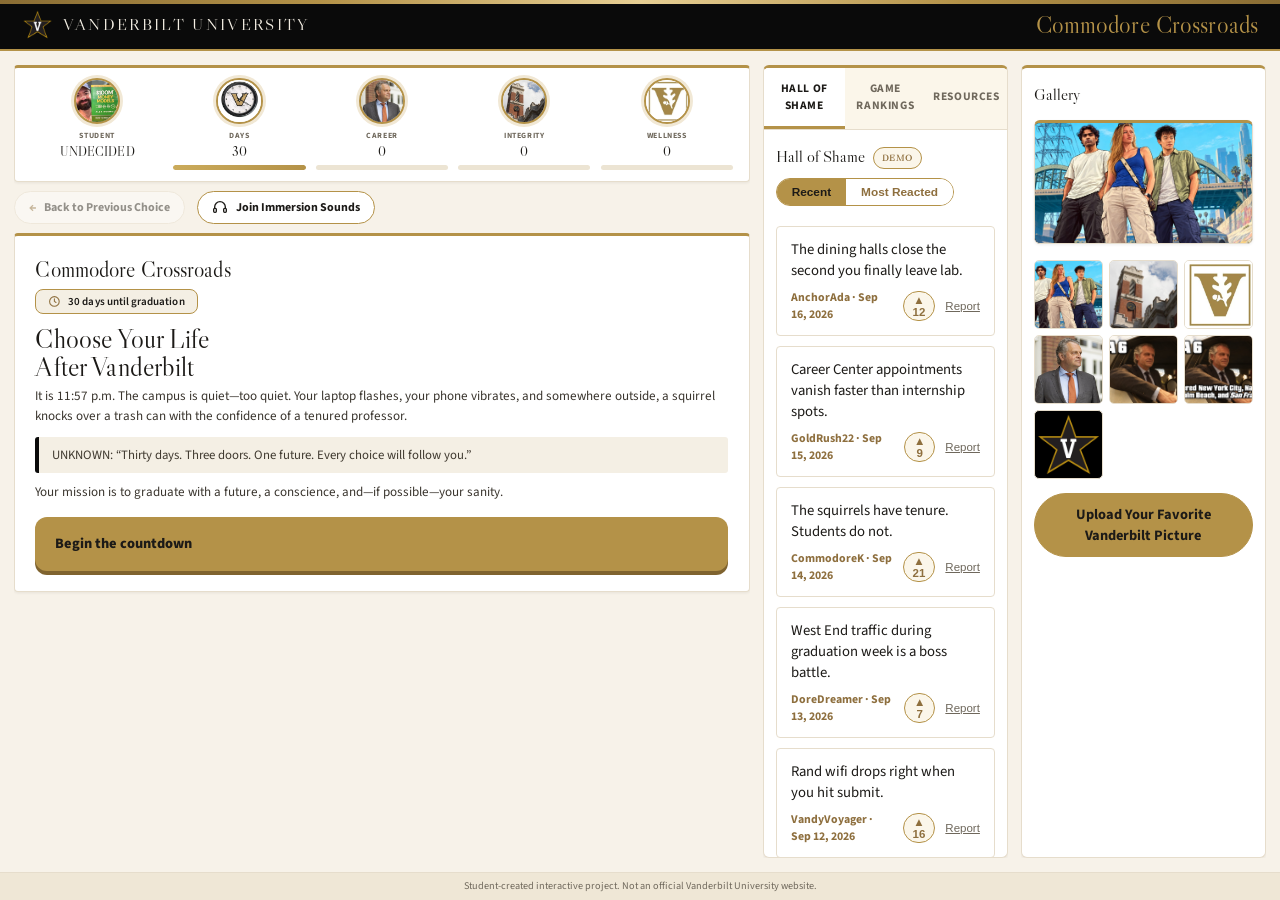
==== index.html @ d5337238 "Restore demo sample posts for Hall of Shame and Game Rankings Co-authored-by: Cursor <cursoragent@cu" ====
<!doctype html>
<html lang="en">
<head>
  <meta charset="utf-8">
  <meta name="viewport" content="width=device-width,initial-scale=1">
  <meta name="theme-color" content="#0a0a0a">
  <meta name="description" content="A choice-driven Vanderbilt career story about ambition, integrity, and wellbeing.">
  <link rel="icon" href="assets/favicon.svg" type="image/svg+xml">
  <link rel="preconnect" href="https://fonts.googleapis.com">
  <link rel="preconnect" href="https://fonts.gstatic.com" crossorigin>
  <link href="https://fonts.googleapis.com/css2?family=Libre+Caslon+Display&family=Libre+Caslon+Text:ital,wght@0,400;0,700;1,400&family=Source+Sans+3:wght@400;500;600;700&display=swap" rel="stylesheet">
  <title>Commodore Crossroads</title>
  <style>
    :root{--vu-black:#0a0a0a;--vu-gold:#b49248;--vu-gold-2:#8e6f3e;--vu-gold-soft:#feeeb6;--cream:#f7f2e9;--card:#ffffff;--ink:#1c1a17;--body:#3a352e;--muted:#6f685c;--border:#e6ddcc;--serif:'Libre Caslon Display','Libre Caslon Text',Georgia,'Times New Roman',serif;--serif-text:'Libre Caslon Text',Georgia,serif;--sans:'Source Sans 3',-apple-system,BlinkMacSystemFont,'Segoe UI',Roboto,Helvetica,Arial,sans-serif;--shadow-sm:0 1px 3px rgba(28,26,23,.07);--shadow-md:0 14px 30px -16px rgba(28,26,23,.4)}
    *{box-sizing:border-box}body{margin:0;min-height:100vh;color:var(--body);background:var(--cream);font-family:var(--sans);-webkit-font-smoothing:antialiased;text-rendering:optimizeLegibility;overflow-x:hidden}
    body:before{content:"";position:fixed;top:0;left:0;right:0;height:4px;z-index:20;background:linear-gradient(90deg,#8a6d34,#b49248,#e7cf94,#b49248,#8a6d34)}
    #app{position:relative;z-index:1;max-width:980px;margin:auto;padding:0 22px 56px}
    .vu-header{background:var(--vu-black);color:#fff;margin:18px 0 24px;padding:24px 28px;border-radius:4px;border-bottom:3px solid var(--vu-gold);box-shadow:var(--shadow-md)}
    .vu-brandbar{display:flex;align-items:center;gap:14px;padding-bottom:13px;border-bottom:1px solid rgba(180,146,72,.55)}
    .vu-logo{height:52px;width:auto;display:block;flex:0 0 auto}
    .vu-wordmark{font-family:var(--serif);font-size:1.5rem;letter-spacing:.16em;text-transform:uppercase;color:#f4efe4;font-weight:400}
    .vu-titles{margin-top:15px}
    .vu-gametitle{font-family:var(--serif);font-size:clamp(1.9rem,4.4vw,3rem);color:#fff;font-weight:400;line-height:1.04;margin:0;letter-spacing:.005em}
    .vu-tagline{font-family:var(--serif-text);font-style:italic;color:var(--vu-gold);font-size:clamp(1rem,2vw,1.2rem);margin:7px 0 0}
    .hud-wrap{position:sticky;top:12px;z-index:5;margin:0 0 26px;padding:22px 22px 20px;background:var(--card);border:1px solid var(--border);border-top:3px solid var(--vu-gold);border-radius:4px;box-shadow:var(--shadow-sm)}
    .hud{display:grid;grid-template-columns:repeat(5,1fr);gap:16px;align-items:start;background:transparent}
    .stat{display:flex;flex-direction:column;align-items:center;text-align:center;font-family:var(--sans);font-size:.6rem;color:var(--muted);text-transform:uppercase;letter-spacing:.13em;font-weight:700}.stat-head{display:flex;flex-direction:column;align-items:center;gap:9px}
    .hud-icon{width:85px;height:85px;flex:0 0 85px;object-fit:cover;object-position:50% 30%;border:3px solid var(--vu-gold);border-radius:50%;background:#fff;display:block;box-shadow:0 0 0 4px #f1e8d5}
    .icon-student{object-position:50% 25%}.icon-career{object-position:50% 22%}.icon-integrity{object-position:47% 34%}.icon-wellness{object-position:50% 45%}
    .stat b{display:block;font-family:var(--serif);color:var(--ink);font-size:1.3rem;font-weight:400;margin-top:8px;letter-spacing:.01em}
    .bar{height:6px;width:100%;background:#ece4d3;margin-top:10px;border-radius:999px;overflow:hidden}.bar i{display:block;height:100%;background:linear-gradient(90deg,#cbab5b,#b49248);border-radius:999px;transition:width .5s cubic-bezier(.4,0,.2,1)}
    main{display:block}.card{background:var(--card);border:1px solid var(--border);border-top:3px solid var(--vu-gold);border-radius:4px;box-shadow:var(--shadow-sm);padding:36px 40px;animation:enter .4s ease}
    @keyframes enter{from{opacity:0;transform:translateY(10px)}to{opacity:1;transform:none}}
    h1,h2,h3{font-family:var(--serif);color:var(--ink);font-weight:400;letter-spacing:.005em;line-height:1.12}h1{font-size:clamp(2.1rem,5.5vw,3.7rem);margin:.14em 0}h2{font-size:clamp(1.5rem,3vw,2.1rem);margin:.5em 0 .3em}h3{font-size:1.3rem;margin:1.2em 0 .35em}
    .eyebrow{font-family:var(--sans);color:var(--vu-gold-2);letter-spacing:.22em;text-transform:uppercase;font-size:.68rem;font-weight:700;display:inline-block;padding-bottom:8px;border-bottom:2px solid var(--vu-gold);margin-bottom:6px}
    .countdown-badge{display:inline-flex;align-items:center;gap:7px;font-family:var(--sans);font-size:.82rem;font-weight:600;line-height:1;letter-spacing:.005em;color:var(--ink);background:#f4efe4;border:1px solid var(--vu-gold);border-radius:8px;padding:6px 12px;margin:0 0 12px}
    .countdown-badge svg{width:15px;height:15px;flex:0 0 auto;color:var(--vu-gold-2)}
    .scene-title{font-family:var(--serif);font-size:clamp(1.7rem,3.8vw,2.6rem);color:var(--ink);margin:.18em 0 .55em}
    p{font-family:var(--sans);max-width:70ch;font-size:1.05rem;line-height:1.72;margin:.7em 0;color:var(--body)}
    .message{border-left:4px solid var(--vu-gold);background:#fbf6ea;padding:15px 20px;margin:20px 0;border-radius:3px;color:#403a30;font-family:var(--sans)}.message.warning,.warning{border-left-color:var(--vu-black);background:#f4efe4}
    .choices{display:grid;gap:12px;margin-top:28px}
    .choice{position:relative;width:100%;text-align:left;color:var(--ink);background:var(--card);border:1px solid var(--border);border-left:4px solid var(--vu-gold);border-radius:3px;padding:16px 18px 16px 46px;font-family:var(--sans);font-size:1rem;font-weight:600;line-height:1.42;cursor:pointer;box-shadow:var(--shadow-sm);transition:background-color .2s ease,color .2s ease,border-color .2s ease,transform .12s ease,box-shadow .2s ease}
    .choice:before{content:"\2192";position:absolute;left:18px;top:16px;color:var(--vu-gold);font-weight:700;transition:transform .2s ease,color .2s ease}
    .choice:hover{background:var(--vu-black);color:#fff;border-color:var(--vu-black);border-left-color:var(--vu-gold);transform:translateY(-1px);box-shadow:var(--shadow-md)}.choice:hover:before{color:var(--vu-gold);transform:translateX(4px)}
    .choice:focus-visible{outline:none;border-color:var(--vu-black);box-shadow:0 0 0 3px var(--vu-gold-soft),0 0 0 4px var(--vu-gold)}
    .choice:active{transform:translateY(0);background:#000;color:#fff}
    .choice small{display:block;color:var(--muted);margin-top:6px;font-weight:400;font-size:.86rem;line-height:1.45}.choice:hover small,.choice:active small{color:#d8cdb4}
    .tag{display:inline-block;padding:6px 14px;border-radius:999px;background:#fff;border:1px solid var(--vu-gold);color:var(--vu-gold-2);font-family:var(--sans);font-size:.68rem;font-weight:700;letter-spacing:.08em;text-transform:uppercase;margin:0 6px 7px 0}
    .danger{color:#7a2417;font-weight:700}.good{color:var(--vu-gold-2);font-weight:700}
    .clock{font-family:var(--serif);font-size:clamp(2.6rem,8vw,5rem);line-height:1;color:var(--ink);text-align:center;margin:22px;font-weight:400;letter-spacing:.02em}
    .clock.clock-done{color:#7a2417}
    .email{background:#fbf6ea;color:var(--body);padding:20px 24px;border:1px solid var(--border);border-left:5px solid var(--vu-gold);border-radius:3px;box-shadow:var(--shadow-sm)}.email b{font-family:var(--serif);color:var(--ink);font-weight:700;letter-spacing:.03em}.email p{font-size:.96rem;color:var(--body);margin:.5em 0}
    .score-grid{display:grid;grid-template-columns:repeat(3,1fr);gap:16px;margin:26px 0}.score-box{text-align:center;padding:24px 12px;background:#fff;border:1px solid var(--border);border-top:3px solid var(--vu-gold);border-radius:4px;box-shadow:var(--shadow-sm);font-family:var(--sans);font-size:.66rem;text-transform:uppercase;letter-spacing:.12em;color:var(--muted);font-weight:700}.score-box b{display:block;font-family:var(--serif);font-size:2.4rem;color:var(--ink);font-weight:400;margin-bottom:5px;letter-spacing:.01em}
    .vu-footer{margin:30px 0 0;padding:20px 6px 0;border-top:1px solid var(--border);color:var(--muted);font-family:var(--sans);font-size:.82rem;line-height:1.5;text-align:center}
    .pulse{animation:pulse 1.2s infinite}@keyframes pulse{50%{opacity:.45}}
    @media(max-width:650px){#app{padding:0 10px 40px}.vu-header{padding:18px 18px;margin:14px 0 18px}.vu-brandbar{gap:11px}.vu-logo{height:42px}.vu-wordmark{font-size:1.12rem;letter-spacing:.12em}.hud-wrap{padding:16px 8px 14px;top:8px}.hud{gap:6px}.hud-icon{width:60px;height:60px;flex-basis:60px;border-width:2px;box-shadow:0 0 0 3px #f1e8d5}.stat{font-size:.5rem;letter-spacing:.06em}.stat-head{gap:6px}.stat b{font-size:.95rem}.bar{height:5px}.card{padding:24px 18px}.choice{padding:14px 15px 14px 40px;font-size:.95rem}.choice:before{left:15px;top:14px}.score-grid{grid-template-columns:1fr;gap:10px}}
    /* ===== Community features: layout, sidebar, forms, resources ===== */
    #app{max-width:1240px}
    .shell{display:grid;grid-template-columns:minmax(0,1fr) 350px;gap:28px;align-items:start}
    .game-col{min-width:0}
    .gamebar{display:flex;flex-wrap:wrap;align-items:center;gap:12px;margin:0 0 16px}
    .back-btn{display:inline-flex;align-items:center;gap:8px;font-family:var(--sans);font-weight:700;font-size:.9rem;color:var(--ink);background:#fff;border:1px solid var(--vu-gold);border-radius:999px;padding:9px 16px;cursor:pointer;transition:background-color .18s,color .18s,box-shadow .18s}
    .back-btn:before{content:"\2190";font-weight:800;color:var(--vu-gold-2)}
    .back-btn:hover:not(:disabled){background:var(--vu-black);color:#fff}.back-btn:hover:not(:disabled):before{color:var(--vu-gold)}
    .back-btn:focus-visible{outline:none;box-shadow:0 0 0 3px var(--vu-gold-soft),0 0 0 4px var(--vu-gold)}
    .back-btn:disabled{opacity:.45;cursor:not-allowed;border-color:var(--border)}
    .sound-btn{display:inline-flex;align-items:center;gap:8px;font-family:var(--sans);font-weight:700;font-size:.9rem;color:var(--ink);background:#fff;border:1px solid var(--vu-gold);border-radius:999px;padding:9px 16px;cursor:pointer;transition:background-color .18s,color .18s,box-shadow .18s}
    .sound-btn svg{width:16px;height:16px;flex:0 0 auto}
    .sound-btn:hover{background:var(--vu-black);color:#fff}
    .sound-btn.on{background:var(--vu-gold);color:#1c1a17;border-color:var(--vu-gold)}
    .sound-btn.on .eq{display:inline-flex}
    .sound-btn:focus-visible{outline:none;box-shadow:0 0 0 3px var(--vu-gold-soft),0 0 0 4px var(--vu-gold)}
    .eq{display:none;align-items:flex-end;gap:2px;height:13px;margin-left:1px}
    .eq i{width:3px;background:currentColor;border-radius:2px;animation:eqbar 1s ease-in-out infinite}
    .eq i:nth-child(1){height:5px;animation-delay:-.2s}.eq i:nth-child(2){height:11px;animation-delay:-.5s}.eq i:nth-child(3){height:7px;animation-delay:-.05s}
    @keyframes eqbar{0%,100%{transform:scaleY(.45)}50%{transform:scaleY(1)}}
    .fb-toggle{margin:0}
    .fb-toggle>summary{list-style:none;cursor:pointer;font-family:var(--sans);font-weight:700;font-size:.88rem;color:var(--vu-gold-2);display:inline-flex;align-items:center;gap:7px;padding:9px 15px;border:1px dashed var(--vu-gold);border-radius:999px;background:#fbf6ea}
    .fb-toggle>summary::-webkit-details-marker{display:none}.fb-toggle>summary::marker{content:""}
    .fb-toggle[open]>summary{background:#f4efe4}
    .fb-panel{margin-top:12px;background:#fff;border:1px solid var(--border);border-top:3px solid var(--vu-gold);border-radius:4px;padding:18px 20px;box-shadow:var(--shadow-sm)}
    .fb-panel .prompt{font-family:var(--serif);font-size:1.2rem;color:var(--ink);margin:0 0 4px}
    .note{font-size:.82rem;color:var(--muted);margin:4px 0 12px;line-height:1.5}
    [hidden]{display:none!important}
    .field{display:block;margin:12px 0}
    .field>label{display:block;font-size:.72rem;text-transform:uppercase;letter-spacing:.1em;font-weight:700;color:var(--muted);margin-bottom:5px}
    textarea,input[type=text],input[type=password]{width:100%;font-family:var(--sans);font-size:.95rem;color:var(--ink);background:#fdfbf6;border:1px solid var(--border);border-radius:4px;padding:10px 12px;resize:vertical}
    textarea:focus,input[type=text]:focus,input[type=password]:focus{outline:none;border-color:var(--vu-gold);box-shadow:0 0 0 3px var(--vu-gold-soft)}
    .radio-row{display:flex;gap:18px;flex-wrap:wrap;margin:6px 0}
    .radio-row label{display:inline-flex;align-items:center;gap:7px;font-size:.9rem;color:var(--ink);font-weight:600}
    .counter{float:right;font-size:.72rem;color:var(--muted);letter-spacing:0;text-transform:none}
    .vu-btn{display:inline-flex;align-items:center;gap:8px;font-family:var(--sans);font-weight:700;font-size:.9rem;color:#fff;background:var(--vu-black);border:1px solid var(--vu-black);border-radius:999px;padding:10px 20px;cursor:pointer;transition:background-color .18s,transform .12s,box-shadow .18s;text-decoration:none}
    .vu-btn:hover:not(:disabled){background:#000;box-shadow:var(--shadow-md);transform:translateY(-1px)}
    .vu-btn:focus-visible{outline:none;box-shadow:0 0 0 3px var(--vu-gold-soft),0 0 0 4px var(--vu-gold)}
    .vu-btn:disabled{opacity:.5;cursor:not-allowed}
    .vu-btn.gold{background:var(--vu-gold);border-color:var(--vu-gold);color:#1c1a17}.vu-btn.gold:hover:not(:disabled){background:var(--vu-gold-2);color:#fff}
    .vu-btn.ghost{background:#fff;color:var(--ink);border-color:var(--vu-gold)}.vu-btn.ghost:hover:not(:disabled){background:var(--vu-black);color:#fff}
    .form-msg{margin-top:12px;font-size:.86rem;padding:10px 12px;border-radius:4px;border-left:3px solid var(--vu-gold);background:#fbf6ea;color:#403a30;line-height:1.5}
    .form-msg.err{border-left-color:#7a2417;background:#f6ece9;color:#7a2417}
    .form-msg.ok{border-left-color:var(--vu-gold-2)}
    .form-msg code{background:#f4efe4;padding:1px 6px;border-radius:3px;font-size:.86em;word-break:break-all}
    .aside{position:sticky;top:12px}
    .aside-inner{background:var(--card);border:1px solid var(--border);border-top:3px solid var(--vu-gold);border-radius:4px;box-shadow:var(--shadow-sm);overflow:hidden}
    .aside-toggle{width:100%;display:flex;align-items:center;justify-content:space-between;background:var(--vu-black);color:#fff;font-family:var(--serif);font-size:1.2rem;padding:12px 16px;border:0;cursor:pointer}
    .aside-toggle .chev{transition:transform .2s}.aside.open .aside-toggle .chev{transform:rotate(180deg)}
    .tabs{display:flex;border-bottom:1px solid var(--border);background:#fbf6ea}
    .tab{flex:1;padding:12px 6px;border:0;background:transparent;font-family:var(--sans);font-weight:700;font-size:.72rem;text-transform:uppercase;letter-spacing:.05em;color:var(--muted);cursor:pointer;border-bottom:3px solid transparent}
    .tab[aria-selected=true]{color:var(--ink);border-bottom-color:var(--vu-gold);background:#fff}
    .tab:focus-visible{outline:none;box-shadow:inset 0 0 0 2px var(--vu-gold)}
    .tabpanel{display:none;padding:16px;max-height:74vh;overflow:auto}
    .tabpanel.active{display:block}
    .panel-title{font-family:var(--serif);font-size:1.25rem;color:var(--ink);margin:0 0 4px}
    .demo-badge{display:inline-block;font-size:.6rem;font-weight:700;letter-spacing:.08em;text-transform:uppercase;color:var(--vu-gold-2);background:#fbf6ea;border:1px solid var(--vu-gold);border-radius:999px;padding:2px 8px;margin-left:8px;vertical-align:middle}
    .item{border:1px solid var(--border);border-radius:4px;padding:12px 14px;margin:10px 0;background:#fff;font-size:.92rem;color:var(--ink)}
    .item.err{border-left:3px solid #7a2417;color:#7a2417}
    .item .meta{font-size:.74rem;color:var(--muted);margin-top:8px;display:flex;justify-content:space-between;gap:8px;align-items:center}
    .item .who{font-weight:700;color:var(--vu-gold-2)}
    .report-btn{font-size:.72rem;color:var(--muted);background:none;border:0;cursor:pointer;text-decoration:underline;padding:2px 0}
    .report-btn:hover{color:#7a2417}.report-btn:focus-visible{outline:2px solid var(--vu-gold);outline-offset:2px}
    .lb-row{display:flex;align-items:center;gap:10px;border-bottom:1px solid var(--border);padding:10px 2px}
    .lb-rank{font-family:var(--serif);font-size:1.15rem;color:var(--vu-gold-2);width:30px;text-align:center;flex:0 0 30px}
    .lb-main{flex:1;min-width:0}.lb-name{font-weight:700;color:var(--ink);word-break:break-word}.lb-sub{font-size:.76rem;color:var(--muted);word-break:break-word}
    .lb-score{font-family:var(--serif);font-size:1.25rem;color:var(--ink)}
    .seg{display:inline-flex;border:1px solid var(--vu-gold);border-radius:999px;overflow:hidden;margin:4px 0 10px}
    .seg button{border:0;background:#fff;color:var(--vu-gold-2);font-weight:700;font-size:.74rem;padding:6px 15px;cursor:pointer}
    .seg button[aria-pressed=true]{background:var(--vu-gold);color:#1c1a17}
    .seg button:focus-visible{outline:2px solid var(--vu-black);outline-offset:-2px}
    .gallery{position:relative;width:100%;aspect-ratio:16/9;overflow:hidden;border:1px solid var(--border);border-top:3px solid var(--vu-gold);border-radius:6px;margin:12px 0;background:#0a0a0a;box-shadow:var(--shadow-sm)}
    .gallery .gal-img{width:100%;height:100%;object-fit:cover;display:block;transition:opacity .26s ease}
    .res{display:flex;flex-direction:column;border:1px solid var(--border);border-radius:6px;overflow:hidden;margin:12px 0;background:#fff}
    .res .thumb{position:relative;aspect-ratio:16/9;background:#000;cursor:pointer;border:0;padding:0;width:100%;display:block}
    .res .thumb img{width:100%;height:100%;object-fit:cover;display:block;opacity:.94}
    .res .thumb:hover img{opacity:1}
    .res .thumb .play{position:absolute;inset:0;display:flex;align-items:center;justify-content:center}
    .res .thumb .play:after{content:"";width:0;height:0;border-left:24px solid #fff;border-top:15px solid transparent;border-bottom:15px solid transparent;filter:drop-shadow(0 2px 6px rgba(0,0,0,.6));margin-left:6px}
    .res .thumb:focus-visible{outline:3px solid var(--vu-gold);outline-offset:-3px}
    .res .thumb .badge{position:absolute;top:8px;left:8px;background:rgba(10,10,10,.82);color:#fff;font-size:.62rem;font-weight:700;letter-spacing:.06em;text-transform:uppercase;padding:3px 8px;border-radius:999px}
    .res .rbody{padding:12px 14px}
    .res h4{font-family:var(--serif);font-size:1.05rem;color:var(--ink);margin:0 0 3px;line-height:1.22;font-weight:700}
    .res .creator{font-size:.78rem;color:var(--vu-gold-2);font-weight:700;margin:0 0 6px}
    .res .rdesc{font-size:.82rem;color:var(--body);margin:0 0 10px;line-height:1.45}
    .res iframe{width:100%;aspect-ratio:16/9;border:0;display:block}
    .res-actions{display:flex;gap:8px;flex-wrap:wrap}.res-actions .vu-btn{font-size:.78rem;padding:8px 15px}
    .lb-optin{margin-top:28px;border:1px solid var(--border);border-top:3px solid var(--vu-gold);border-radius:4px;padding:24px 26px;background:#fbf6ea}
    .lb-optin h3{margin:0 0 4px}
    .consent{display:flex;gap:10px;align-items:flex-start;margin:14px 0;font-size:.9rem;color:var(--ink);line-height:1.45}
    .consent input{margin-top:3px;flex:0 0 auto}
    .privacy{margin-top:14px;text-align:left}.privacy>summary{cursor:pointer;color:var(--vu-gold-2);font-weight:700;display:inline-block}
    .privacy p{max-width:none;font-size:.85rem;margin-top:8px}
    .mod-overlay{position:fixed;inset:0;z-index:50;background:rgba(10,10,10,.62);display:flex;align-items:flex-start;justify-content:center;padding:40px 16px;overflow:auto}
    .mod-card{background:#fff;border-top:3px solid var(--vu-gold);border-radius:6px;max-width:660px;width:100%;padding:26px 28px;position:relative;box-shadow:var(--shadow-md)}
    .mod-card h3{margin:0 0 10px}.mod-card h4{margin:18px 0 6px;font-size:1.05rem}
    .mod-close{position:absolute;top:8px;right:14px;border:0;background:none;font-size:1.8rem;line-height:1;cursor:pointer;color:var(--muted)}
    @media(min-width:981px){.aside-toggle{display:none}.aside-body{display:block!important}}
    @media(max-width:980px){.shell{grid-template-columns:1fr;gap:20px}.aside{position:static}.aside-body{display:none}.aside.open .aside-body{display:block}.tabpanel{max-height:none}}
    /* ===== Kahoot-style compact single-viewport layout ===== */
    html,body{height:100%}body{overflow:hidden}
    #app{max-width:none;height:100dvh;display:flex;flex-direction:column;padding:0;overflow:hidden}
    .vu-header{background:var(--vu-black);color:#fff;margin:0;padding:clamp(6px,1vh,10px) clamp(12px,2vw,22px);border-radius:0;border-bottom:2px solid var(--vu-gold);box-shadow:none;display:flex;align-items:center;justify-content:space-between;gap:10px 18px;flex-wrap:wrap;flex:0 0 auto}
    .vu-header .vu-brandbar{border:0;padding:0;gap:10px;align-items:center}
    .vu-logo{height:clamp(24px,3.4vh,34px)}
    .vu-wordmark{font-size:clamp(.82rem,1.3vw,1.12rem);letter-spacing:.14em}
    .vu-header .vu-gametitle{font-family:var(--serif);color:var(--vu-gold);font-size:clamp(1rem,1.9vw,1.55rem);margin:0;font-weight:400;line-height:1}
    .sec-tabs{display:none;flex:0 0 auto;background:#efe7d6;border-bottom:1px solid var(--border)}
    .sec-tab{flex:1;border:0;background:transparent;font-family:var(--sans);font-weight:800;font-size:.72rem;text-transform:uppercase;letter-spacing:.06em;color:var(--muted);padding:10px 6px;cursor:pointer;border-bottom:3px solid transparent}
    .sec-tab[aria-selected=true]{color:var(--ink);border-bottom-color:var(--vu-gold);background:#fff}
    .app-grid{flex:1 1 auto;min-height:0;display:grid;grid-template-columns:3fr 1fr 1fr;gap:clamp(8px,1vw,14px);padding:clamp(8px,1.2vw,14px);overflow:hidden}
    .col{min-width:0;min-height:0;height:100%;display:flex;flex-direction:column;overflow:hidden}
    .main-game{gap:clamp(6px,1vh,10px)}
    .main-game .hud-wrap{position:static;margin:0;padding:clamp(8px,1.2vh,14px) clamp(10px,1.4vw,16px);flex:0 0 auto}
    .main-game .hud{gap:clamp(4px,.8vw,12px)}
    .main-game .hud-icon{width:clamp(38px,3.6vw,54px);height:clamp(38px,3.6vw,54px);flex-basis:clamp(38px,3.6vw,54px);border-width:2px;box-shadow:0 0 0 3px #f1e8d5}
    .main-game .stat{font-size:clamp(.45rem,.62vw,.6rem);letter-spacing:.08em}
    .main-game .stat-head{gap:clamp(3px,.6vh,7px)}
    .main-game .stat b{font-size:clamp(.8rem,1vw,1.15rem);margin-top:3px}
    .main-game .bar{height:5px;margin-top:6px}
    .main-game .gamebar{margin:0;flex:0 0 auto}
    .back-btn{padding:7px 14px;font-size:clamp(.75rem,.9vw,.9rem)}
    .sound-btn{padding:7px 14px;font-size:clamp(.75rem,.9vw,.9rem)}
    .featured{flex:0 0 auto;height:clamp(58px,10vh,110px);border:1px solid var(--border);border-top:3px solid var(--vu-gold);border-radius:6px;overflow:hidden;background:#0a0a0a}
    .featured-img{width:100%;height:100%;object-fit:cover;object-position:50% 26%;display:block}
    .main-game #stage{flex:1 1 auto;min-height:0;overflow:auto}
    .main-game .card{padding:clamp(12px,1.6vw,22px);margin:0;box-shadow:var(--shadow-sm)}
    .main-game .eyebrow{font-size:clamp(.55rem,.78vw,.66rem);padding-bottom:4px;margin-bottom:4px}
    .main-game .countdown-badge{font-size:clamp(.66rem,.86vw,.8rem);padding:clamp(4px,.6vh,6px) clamp(9px,1vw,12px);margin:0 0 clamp(6px,.9vh,10px)}
    .main-game .countdown-badge svg{width:clamp(12px,1vw,15px);height:clamp(12px,1vw,15px)}
    .main-game .scene-title{font-size:clamp(1.05rem,1.7vw,1.7rem);margin:.08em 0 .3em}
    .main-game h1{font-size:clamp(1.2rem,2.1vw,2.1rem);line-height:1.06;margin:.08em 0}
    .main-game h2{font-size:clamp(1.1rem,1.7vw,1.6rem);margin:.3em 0 .2em}
    .main-game h3{font-size:clamp(.95rem,1.2vw,1.15rem);margin:.6em 0 .3em}
    .main-game p{font-size:clamp(.82rem,1vw,1rem);line-height:1.5;margin:.45em 0;max-width:none}
    .main-game .message{padding:9px 13px;margin:10px 0;font-size:clamp(.8rem,.95vw,.95rem)}
    .main-game .clock{font-size:clamp(2rem,4.5vw,3.4rem);margin:10px}
    .main-game .email{padding:12px 15px}
    .main-game .score-grid{gap:10px;margin:14px 0}.main-game .score-box{padding:12px 8px}.main-game .score-box b{font-size:clamp(1.4rem,2.4vw,2.1rem)}
    .main-game .choices{display:grid;grid-template-columns:repeat(auto-fit,minmax(clamp(140px,20vw,220px),1fr));gap:clamp(8px,1vw,12px);margin-top:clamp(10px,1.6vh,20px)}
    .main-game .choice{position:relative;display:flex;align-items:center;text-align:left;width:100%;border:0;border-radius:12px;padding:clamp(12px,1.5vw,18px) clamp(14px,1.6vw,20px);font-family:var(--sans);font-weight:800;font-size:clamp(.9rem,1.1vw,1.12rem);line-height:1.25;color:#fff;background:#0a0a0a;cursor:pointer;box-shadow:0 4px 0 rgba(0,0,0,.28);transition:transform .1s ease,box-shadow .1s ease,filter .15s ease}
    .main-game .choice:before{content:none;display:none}
    .main-game .choice:nth-child(4n+1){background:var(--vu-gold);color:#1c1a17;box-shadow:0 4px 0 #7f632f}
    .main-game .choice:nth-child(4n+2){background:#0a0a0a;color:#fff;box-shadow:0 4px 0 #000}
    .main-game .choice:nth-child(4n+3){background:#6d5327;color:#fff;box-shadow:0 4px 0 #3f3013}
    .main-game .choice:nth-child(4n+4){background:#3f5a4a;color:#fff;box-shadow:0 4px 0 #26382d}
    .main-game .choice:hover{filter:brightness(1.07);transform:translateY(-2px);box-shadow:0 7px 0 rgba(0,0,0,.3)}
    .main-game .choice:focus-visible{outline:none;box-shadow:0 0 0 3px var(--vu-gold-soft),0 0 0 5px var(--vu-gold)}
    .main-game .choice:active{transform:translateY(2px);box-shadow:0 1px 0 rgba(0,0,0,.32);filter:brightness(.96)}
    .main-game .choice small{color:inherit;opacity:.85;font-weight:600}
    .card-lite{background:var(--card);border:1px solid var(--border);border-top:3px solid var(--vu-gold);border-radius:6px;box-shadow:var(--shadow-sm);height:100%;display:flex;flex-direction:column;overflow:hidden}
    .card-lite .tabs{flex:0 0 auto}
    .card-lite .tabpanel{flex:1 1 auto;min-height:0;max-height:none;overflow:auto;padding:12px}
    #secGallery .card-lite{overflow:auto;padding:12px}
    .panel-title{font-size:clamp(1rem,1.3vw,1.2rem)}
    .lb-row{padding:7px 2px;gap:8px}.lb-rank{font-size:1rem;width:24px;flex-basis:24px}.lb-name{font-size:.86rem}.lb-sub{font-size:.7rem}.lb-score{font-size:1.05rem}
    .res-list{display:flex;flex-direction:column;gap:8px}
    .res-row{display:flex;gap:10px;align-items:center;text-align:left;background:#fff;border:1px solid var(--border);border-radius:6px;padding:6px;cursor:pointer;transition:border-color .15s,background .15s,transform .1s}
    .res-row:hover{border-color:var(--vu-gold);background:#fbf6ea;transform:translateY(-1px)}
    .res-row:focus-visible{outline:none;border-color:var(--vu-black);box-shadow:0 0 0 2px var(--vu-gold)}
    .res-thumb{width:78px;height:46px;object-fit:cover;border-radius:4px;flex:0 0 auto;background:#000}
    .res-info{display:flex;flex-direction:column;min-width:0}
    .res-title{font-family:var(--serif);font-size:.82rem;color:var(--ink);line-height:1.15;font-weight:700;display:-webkit-box;-webkit-line-clamp:2;line-clamp:2;-webkit-box-orient:vertical;overflow:hidden}
    .res-creator{font-size:.72rem;color:var(--vu-gold-2);font-weight:700;margin-top:2px}
    .res-embed{position:relative;width:100%;aspect-ratio:16/9;margin:10px 0;background:#000;border-radius:6px;overflow:hidden}
    .res-embed iframe{width:100%;height:100%;border:0;display:block}
    #galleryCard .gallery{aspect-ratio:16/9;margin:8px 0}
    .gal-grid{display:grid;grid-template-columns:repeat(3,1fr);gap:6px;margin:8px 0}
    .gal-thumb{border:1px solid var(--border);border-radius:5px;overflow:hidden;padding:0;background:#000;cursor:pointer;aspect-ratio:1/1}
    .gal-thumb img{width:100%;height:100%;object-fit:cover;display:block}
    .gal-thumb:hover{border-color:var(--vu-gold)}.gal-thumb:focus-visible{outline:none;box-shadow:0 0 0 2px var(--vu-gold)}
    #galleryCard #upBtn{width:100%;justify-content:center;margin-top:6px}
    .up-form{margin-top:10px;border-top:1px dashed var(--border);padding-top:10px}
    .up-form input[type=file]{width:100%;font-size:.78rem;margin:6px 0}
    .up-preview{margin:8px 0;border:1px solid var(--border);border-radius:6px;overflow:hidden}
    .up-preview img{width:100%;max-height:150px;object-fit:contain;display:block;background:#0a0a0a}
    .up-form .consent{font-size:.8rem}.up-form .vu-btn{width:100%;justify-content:center}
    .mod-card img{max-width:100%;border-radius:6px}
    .item-actions{display:flex;gap:10px;align-items:center}
    .react-btn{font-size:.72rem;color:var(--vu-gold-2);background:#fbf6ea;border:1px solid var(--vu-gold);border-radius:999px;padding:2px 9px;cursor:pointer;font-weight:700}
    .react-btn:hover{background:var(--vu-gold);color:#1c1a17}
    .react-btn:disabled{opacity:.55;cursor:default}
    .react-btn:focus-visible{outline:none;box-shadow:0 0 0 2px var(--vu-gold)}
    .vu-footer{margin:0;padding:clamp(3px,.8vh,6px) 12px;border-top:1px solid var(--border);font-size:clamp(.6rem,.8vw,.75rem);text-align:center;flex:0 0 auto;background:#efe7d6;color:var(--muted)}
    @media(max-width:900px){
      .sec-tabs{display:flex}
      .app-grid{grid-template-columns:1fr}
      .col{display:none}.col.active{display:flex}
      .main-game .hud-icon{width:clamp(44px,12vw,60px);height:clamp(44px,12vw,60px);flex-basis:clamp(44px,12vw,60px)}
      .featured{height:clamp(80px,18vh,150px)}
    }
  </style>
</head>
<body><div id="app">
<header class="vu-header"><div class="vu-brandbar"><img class="vu-logo" src="assets/images/vanderbilt-star.png" alt="Vanderbilt star logo"><span class="vu-wordmark">Vanderbilt University</span></div><div class="vu-gametitle">Commodore Crossroads</div></header>
<nav class="sec-tabs" aria-label="Sections">
<button class="sec-tab" type="button" data-sec="secGame" aria-selected="true">Game</button>
<button class="sec-tab" type="button" data-sec="secLR" aria-selected="false">Hall of Shame</button>
<button class="sec-tab" type="button" data-sec="secGallery" aria-selected="false">Gallery</button>
</nav>
<div class="app-grid">
<section class="col main-game" id="secGame" aria-label="Game">
<div class="hud-wrap"><div class="hud" id="hud"></div></div>
<div class="gamebar"><button class="back-btn" id="backBtn" type="button" disabled>Back to Previous Choice</button><button class="sound-btn" id="soundBtn" type="button" aria-pressed="false" title="Join the Immersion Sounds Experience — looping background audio while you play"><svg viewBox="0 0 24 24" fill="none" stroke="currentColor" stroke-width="2" stroke-linecap="round" stroke-linejoin="round" aria-hidden="true"><path d="M4 14v-2a8 8 0 0 1 16 0v2"></path><rect x="2.5" y="14" width="4" height="6" rx="1.5"></rect><rect x="17.5" y="14" width="4" height="6" rx="1.5"></rect></svg><span class="sfx-label">Join Immersion Sounds</span><span class="eq" aria-hidden="true"><i></i><i></i><i></i></span></button></div>
<main id="stage"></main>
</section>
<section class="col side" id="secLR" aria-label="Hall of Shame, Game Rankings, and Resources">
<div class="card-lite">
<div class="tabs" role="tablist" aria-label="Hall of Shame, Game Rankings, and Resources">
<button class="tab" role="tab" id="tab-shame" aria-controls="panel-shame" aria-selected="true">Hall of Shame</button>
<button class="tab" role="tab" id="tab-rankings" aria-controls="panel-rankings" aria-selected="false" tabindex="-1">Game Rankings</button>
<button class="tab" role="tab" id="tab-resources" aria-controls="panel-resources" aria-selected="false" tabindex="-1">Resources</button>
</div>
<div class="tabpanel active" role="tabpanel" id="panel-shame" aria-labelledby="tab-shame"></div>
<div class="tabpanel" role="tabpanel" id="panel-rankings" aria-labelledby="tab-rankings"></div>
<div class="tabpanel" role="tabpanel" id="panel-resources" aria-labelledby="tab-resources"></div>
</div>
</section>
<section class="col side" id="secGallery" aria-label="Gallery">
<div class="card-lite" id="galleryCard"></div>
</section>
</div>
<footer class="vu-footer"><span>Student-created interactive project. Not an official Vanderbilt University website.</span></footer>
</div>

<!-- Twine 2 (Harlowe) story data: lets this file import and play in Twine. Hidden so the custom browser game above renders unchanged. -->
<tw-storydata name="Commodore Crossroads" startnode="1" creator="Commodore Crossroads" creator-version="1.0" ifid="8F3C2A16-7D94-4B0E-9C1A-2E5D6F7A8B9C" zoom="1" format="Harlowe" format-version="3.3.9" options="" hidden="" style="display:none">
<style role="stylesheet" id="twine-user-stylesheet" type="text/twine-css"></style>
<script role="script" id="twine-user-script" type="text/twine-javascript"></script>
<tw-passagedata pid="1" name="start" tags="" position="100,100" size="100,100">(set: $career to 0, $integrity to 0, $wellness to 0, $days to 30, $path to &quot;Undecided&quot;, $resume to &quot;none&quot;, $prepared to false, $friend to false, $favor to false, $offer to &quot;none&quot;)30 days until graduation

##Choose Your Life After Vanderbilt

It is 11:57 p.m. The campus is quiet—too quiet. Your laptop flashes, your phone vibrates, and somewhere outside, a squirrel knocks over a trash can with the confidence of a tenured professor.

//UNKNOWN: &quot;Thirty days. Three doors. One future. Every choice will follow you.&quot;//

Your mission is to graduate with a future, a conscience, and—if possible—your sanity.

[[Begin the countdown-&gt;family]]</tw-passagedata>
<tw-passagedata pid="2" name="family" tags="" position="250,100" size="100,100">//Passage 2 • The Pressure Call//

##Your Family Is Calling

Your family asks the question every senior fears:

//&quot;So…do you have a job yet?&quot;//

You stare at your unopened rejection emails. One subject line reads, &quot;Exciting Update!&quot; It was not exciting.

(link: &#39;Tell the truth: &quot;I am still figuring it out.&quot;&#39;)[(set: $integrity to $integrity + 2, $wellness to $wellness + 1)(go-to: &quot;invitation&quot;)]
(link: &#39;Say, &quot;Everything is under control.&quot;&#39;)[(set: $career to $career + 1, $integrity to $integrity - 1)(go-to: &quot;invitation&quot;)]
(link: &quot;Promise you will become a lawyer or doctor&quot;)[(set: $wellness to $wellness - 2, $career to $career + 1)(go-to: &quot;invitation&quot;)]</tw-passagedata>
<tw-passagedata pid="3" name="invitation" tags="" position="400,100" size="100,100">//Passage 3 • The Secret Invitation//

##11:59 P.M.

A black envelope slides under your dorm-room door. On it is a gold Vanderbilt &quot;V.&quot;

//REPORT TO THE CAREER VAULT BEFORE MIDNIGHT. BRING YOUR RÉSUMÉ. COME ALONE.//

You open the door. The hallway is empty. Even the RA has vanished—which, honestly, is the least believable part.

[[Follow the gold arrows downstairs-&gt;resume]]
(link: &quot;Call a friend and go together&quot;)[(set: $friend to true, $wellness to $wellness + 1)(go-to: &quot;resume&quot;)]</tw-passagedata>
<tw-passagedata pid="4" name="resume" tags="" position="550,100" size="100,100">//Passage 4 • The Résumé Test//

##The Scanner Wants the Truth

A steel door blocks the basement. A scanner speaks:

//&quot;One line on your résumé determines entry. Select carefully. This record cannot be erased.&quot;//

(link: &quot;Use only your real experience&quot;)[(set: $resume to &quot;honest&quot;, $integrity to $integrity + 3)(go-to: &quot;vault&quot;)]
(link: &quot;Make a small internship sound much bigger&quot;)[(set: $resume to &quot;exaggerated&quot;, $career to $career + 2, $integrity to $integrity - 2)(go-to: &quot;vault&quot;)]
(link: &quot;Invent an elite internship&quot;)[(set: $resume to &quot;fake&quot;, $career to $career + 4, $integrity to $integrity - 5)(go-to: &quot;vault&quot;)]</tw-passagedata>
<tw-passagedata pid="5" name="vault" tags="" position="100,250" size="100,100">//Passage 5 • The Career Vault//

##Three Doors. One Deadline.

The door opens onto an impossible underground hall. Three elevators wait beneath flickering signs.

THE COURTROOM • THE CORPORATE TOWER • THE RESEARCH LAB

A voice whispers: &quot;Prestige has a price. Purpose has a price. Indecision also has a price—usually with interest.&quot;

(link: &quot;Approach the three elevators&quot;)[(set: $days to $days - 3)(go-to: &quot;choose&quot;)]</tw-passagedata>
<tw-passagedata pid="6" name="choose" tags="" position="250,250" size="100,100">//Passage 6 • Choose Your Mission//

##Select Your Future

The floor shakes. You have ten seconds before the elevators lock.

00:10

This choice opens your first career mission. It does not guarantee your ending.

(link: &quot;Enter the Courtroom&quot;)[(set: $path to &quot;Law&quot;)(go-to: &quot;careerLaw&quot;)]
(link: &quot;Enter the Corporate Tower&quot;)[(set: $path to &quot;Finance &amp; Consulting&quot;)(go-to: &quot;careerFinance&quot;)]
(link: &quot;Enter the Research Laboratory&quot;)[(set: $path to &quot;Medicine &amp; Research&quot;)(go-to: &quot;careerResearch&quot;)]</tw-passagedata>
<tw-passagedata pid="7" name="careerLaw" tags="" position="400,250" size="100,100">//Person 2 • Passage 7//

##The Courtroom Mission

A law firm offers you a final interview. Its salary could change your family&#39;s life. Then a confidential file appears: the firm is defending a corporation accused of poisoning a low-income neighborhood.

//MISSION: Decide before the partner returns.//

(link: &quot;Accept and say nothing&quot;)[(set: $career to $career + 3, $integrity to $integrity - 3)(go-to: &quot;submitted&quot;)]
(link: &quot;Question the recruiter about the case&quot;)[(set: $career to $career + 1, $integrity to $integrity + 2)(go-to: &quot;submitted&quot;)]
(link: &quot;Reject the firm and protect your values&quot;)[(set: $career to $career - 1, $integrity to $integrity + 4)(go-to: &quot;submitted&quot;)]</tw-passagedata>
<tw-passagedata pid="8" name="careerFinance" tags="" position="550,250" size="100,100">//Person 2 • Passage 8//

##The Corporate Tower

A consulting firm offers a path toward a six-figure salary. An exhausted analyst traps you in the elevator.

//&quot;The money is real. So are the 2 a.m. emails. Yesterday, I called my houseplant &#39;Mom.&#39;&quot;//

(link: &quot;Chase the salary and prestige&quot;)[(set: $career to $career + 4, $wellness to $wellness - 3)(go-to: &quot;submitted&quot;)]
(link: &quot;Investigate the company&#39;s practices&quot;)[(set: $career to $career + 1, $integrity to $integrity + 2)(go-to: &quot;submitted&quot;)]
(link: &quot;Choose a smaller mission-driven firm&quot;)[(set: $career to $career + 1, $integrity to $integrity + 2, $wellness to $wellness + 2)(go-to: &quot;submitted&quot;)]</tw-passagedata>
<tw-passagedata pid="9" name="careerResearch" tags="" position="100,400" size="100,100">//Person 2 • Passage 9//

##The Locked Laboratory

A professor offers you a prestigious research position. On the desk, you find notes proving another student created the original idea but received no credit.

The professor&#39;s footsteps approach. You have seconds.

(link: &quot;Accept the position and hide the notes&quot;)[(set: $career to $career + 4, $integrity to $integrity - 4)(go-to: &quot;submitted&quot;)]
(link: &quot;Demand shared credit for the student&quot;)[(set: $career to $career + 1, $integrity to $integrity + 4)(go-to: &quot;submitted&quot;)]
(link: &quot;Photograph the evidence and contact the student&quot;)[(set: $integrity to $integrity + 3, $wellness to $wellness + 1, $friend to true)(go-to: &quot;submitted&quot;)]</tw-passagedata>
<tw-passagedata pid="10" name="submitted" tags="" position="250,400" size="100,100">//Passage 10 • Application Submitted//

##Decision Pending

APPLICATION STATUS: We received your materials. Twelve finalists remain. A decision will arrive after an internal review.

Three days pass. Then four. Then five.

Your roommate says, &quot;Maybe they are being thoughtful.&quot; Your inbox says nothing.

(link: &quot;Enter the waiting room&quot;)[(set: $days to $days - 7)(go-to: &quot;waiting&quot;)]</tw-passagedata>
<tw-passagedata pid="11" name="waiting" tags="" position="400,400" size="100,100">//Passage 11 • Side Mission//

##The Waiting Room

The interview remains locked. You have one night to prepare—or distract yourself from the terror.

//SIDE MISSION: How will you spend the night?//

(link: &quot;Practice answers until midnight&quot;)[(set: $prepared to true, $career to $career + 3, $wellness to $wellness - 1)(go-to: &quot;interview&quot;)]
(link: &quot;Help a nervous friend prepare&quot;)[(set: $prepared to true, $friend to true, $integrity to $integrity + 2, $wellness to $wellness + 2)(go-to: &quot;interview&quot;)]
(link: &quot;Attend a party and ignore everything&quot;)[(set: $prepared to false, $career to $career - 2, $wellness to $wellness + 3)(go-to: &quot;interview&quot;)]
(link: &quot;Investigate the mysterious recruiter&quot;)[(set: $prepared to true, $career to $career + 1, $integrity to $integrity + 1)(go-to: &quot;interview&quot;)]</tw-passagedata>
<tw-passagedata pid="12" name="interview" tags="" position="550,400" size="100,100">//Passage 12 • Boss Battle//

##The Interview Battle

The camera turns on. Six interviewers stare silently. One asks:

//&quot;Why should we trust you when everyone here wants the same future?&quot;//

(if: $prepared is true)[You prepared. Your hands still shake, but your mind is ready.

(link: &quot;Tell a truthful story about failure&quot;)[(set: $career to $career + 2, $integrity to $integrity + 3)(go-to: &quot;rejection&quot;)]
(link: &quot;Give the polished answer they want&quot;)[(set: $career to $career + 4, $integrity to $integrity - 1)(go-to: &quot;rejection&quot;)]
](else:)[You did not prepare. Your brain offers one useful thought: run.

(link: &quot;Admit you are nervous and answer honestly&quot;)[(set: $integrity to $integrity + 2, $career to $career - 1)(go-to: &quot;rejection&quot;)]
(link: &quot;Invent a heroic leadership story&quot;)[(set: $career to $career + 2, $integrity to $integrity - 4)(go-to: &quot;rejection&quot;)]
]</tw-passagedata>
<tw-passagedata pid="13" name="rejection" tags="" position="100,550" size="100,100">//Passage 13 • The Fall//

##&quot;Unfortunately…&quot;

SUBJECT: Your Application — Thank you for your interest. Unfortunately, we have decided—

The screen goes black before you finish. Then your phone rings from a blocked number.

[[Answer the blocked call-&gt;offer]]
(link: &quot;Throw the phone onto the bed, then answer it anyway&quot;)[(set: $wellness to $wellness + 1)(go-to: &quot;offer&quot;)]</tw-passagedata>
<tw-passagedata pid="14" name="offer" tags="" position="250,550" size="100,100">//Passage 14 • The Devil&#39;s Shortcut//

##The Unexpected Offer

A powerful alumnus speaks quietly:

//&quot;I can reverse the rejection. No more interviews. No questions. But someday, I will ask you for one favor.&quot;//

Thunder strikes outside. Your weather app says clear skies.

(link: &quot;Accept the secret arrangement&quot;)[(set: $favor to true, $offer to &quot;shortcut&quot;, $career to $career + 5, $integrity to $integrity - 4)(go-to: &quot;check&quot;)]
(link: &quot;Ask what the favor will be&quot;)[(set: $favor to true, $offer to &quot;questioned&quot;, $integrity to $integrity + 1)(go-to: &quot;check&quot;)]
(link: &quot;Reject the offer completely&quot;)[(set: $favor to false, $offer to &quot;rejected&quot;, $integrity to $integrity + 4, $career to $career - 1)(go-to: &quot;check&quot;)]</tw-passagedata>
<tw-passagedata pid="15" name="check" tags="" position="400,550" size="100,100">//Person 3 • Passage 15//

##Background Check

(if: $resume is &quot;honest&quot;)[VERIFIED.

Every résumé line survives inspection. The investigator closes the file—but notices the alumnus&#39;s number in your call log.

(link: &quot;Continue with your record intact&quot;)[(set: $career to $career + 2, $integrity to $integrity + 2)(go-to: &quot;twoOffers&quot;)]
](else-if: $resume is &quot;exaggerated&quot;)[DISCREPANCY FOUND.

Your title and duties do not match the employer&#39;s records. A compliance officer gives you sixty seconds to explain.

(link: &quot;Admit you exaggerated&quot;)[(set: $career to $career - 2, $integrity to $integrity + 2)(go-to: &quot;twoOffers&quot;)]
(link: &quot;Defend the claim and blame HR&quot;)[(set: $career to $career - 1, $integrity to $integrity - 4)(go-to: &quot;twoOffers&quot;)]
](else:)[FRAUD ALERT.

The invented internship does not exist. Security freezes your application. The lie from Mission One has returned.

(link: &quot;Confess before they finish&quot;)[(set: $career to $career - 5, $integrity to $integrity + 1, $offer to &quot;lost&quot;)(go-to: &quot;twoOffers&quot;)]
(link: &quot;Create another lie to cover it&quot;)[(set: $career to $career - 7, $integrity to $integrity - 6, $offer to &quot;lost&quot;)(go-to: &quot;twoOffers&quot;)]
]</tw-passagedata>
<tw-passagedata pid="16" name="twoOffers" tags="" position="550,550" size="100,100">//Passage 16 • Final Countdown//

##Two Offers. One Hour.

(if: $offer is &quot;lost&quot;)[Your original offer is gone—but two unexpected doors remain open.](else:)[Against every reasonable prediction, two contracts arrive.]

OFFER A: 125,000 dollars, prestige, brutal hours, questionable mission.

OFFER B: 62,000 dollars, meaningful work, uncertain future.

59:59

(link: &quot;Choose prestige and financial security&quot;)[(set: $offer to &quot;prestige&quot;, $career to $career + 5, $wellness to $wellness - 4)(go-to: &quot;emergency&quot;)]
(link: &quot;Choose meaningful work&quot;)[(set: $offer to &quot;purpose&quot;, $career to $career + 1, $integrity to $integrity + 3, $wellness to $wellness + 3)(go-to: &quot;emergency&quot;)]
(link: &quot;Reject both and build something new&quot;)[(set: $offer to &quot;founder&quot;, $career to $career + 2, $wellness to $wellness - 1)(go-to: &quot;emergency&quot;)]</tw-passagedata>
<tw-passagedata pid="17" name="emergency" tags="" position="100,700" size="100,100">//Passage 17 • The Emergency//

##The Call From Home

Minutes before signing, your family calls. Someone you love needs immediate support. Your career choice now affects more than you.

The contract expires at midnight. The last flight leaves in ninety minutes.

(link: &quot;Go home immediately&quot;)[(set: $integrity to $integrity + 3, $wellness to $wellness + 3, $career to $career - 2)(go-to: &quot;betrayal&quot;)]
(link: &quot;Sign first, then find another way to help&quot;)[(set: $career to $career + 3, $wellness to $wellness - 2)(go-to: &quot;betrayal&quot;)]
(link: &quot;Call your network and build a compromise&quot;)[(set: $career to $career + 1, $integrity to $integrity + 2, $wellness to $wellness + 1)(go-to: &quot;betrayal&quot;)]</tw-passagedata>
<tw-passagedata pid="18" name="betrayal" tags="" position="250,700" size="100,100">//Passage 18 • The Betrayal Test//

##Your Friend&#39;s Secret

Your friend—the one (if: $friend is true)[you helped earlier](else:)[who competed against you]—is the other finalist. A leaked file could destroy their future and guarantee yours.

//FINAL ETHICAL TEST: Nobody will know what you choose.//

(link: &quot;Use the file against your friend&quot;)[(set: $career to $career + 5, $integrity to $integrity - 7, $wellness to $wellness - 3)(go-to: &quot;graduation&quot;)]
(link: &quot;Delete the file and warn your friend&quot;)[(set: $integrity to $integrity + 5, $wellness to $wellness + 2)(go-to: &quot;graduation&quot;)]
(link: &quot;Report the leak without opening it&quot;)[(set: $integrity to $integrity + 4, $career to $career + 1)(go-to: &quot;graduation&quot;)]</tw-passagedata>
<tw-passagedata pid="19" name="graduation" tags="" position="400,700" size="100,100">//Passage 19 • Graduation Day//

##The Last Walk

The stadium roars. Your name is called. For one strange second, time stops.

Career: $career • Integrity: $integrity • Wellness: $wellness

(if: $integrity &lt;= -8)[##THE FALLEN COMMODORE

You secured attention, but your decisions became public. The offer disappears. Your final mission is rebuilding trust.](else-if: $career &gt;= 16 and $wellness &lt;= 0)[##THE GOLDEN HANDCUFFS

You reach the top quickly. The salary is enormous. So is the emptiness in your calendar where your life used to be.](else-if: $integrity &gt;= 15 and $wellness &gt;= 8 and $career &gt;= 8)[##SECRET ENDING: VANDERBILT LEGEND

You balance ambition, honesty, and humanity. You do not find a perfect future—you build a responsible one.](else-if: $offer is &quot;founder&quot;)[##THE UNEXPECTED FOUNDER

You reject the script and build your own organization. It is terrifying, unstable, and completely yours.](else-if: $offer is &quot;purpose&quot;)[##THE PURPOSEFUL COMMODORE

Your beginning is modest, but your work matches your values. Success grows more slowly—and more honestly.](else-if: $career &gt;= 13)[##THE RISING STAR

Your ambition carries you into a powerful career. Whether it becomes freedom or another maze depends on what you do next.](else:)[##THE CROSSROADS ENDING

You graduate without every answer. For the first time, uncertainty feels less like failure and more like possibility.]

You earned a Vanderbilt degree. But did you choose your own life?

[[Read the creators&#39; reflection-&gt;reflection]]
[[Play again and challenge your fate-&gt;start]]</tw-passagedata>
<tw-passagedata pid="20" name="reflection" tags="" position="550,700" size="100,100">//Passage 20 • Reflection &amp; Bibliography//

##Behind the Crossroads

###Group Reflection

We designed this story as a mission-based journey because career decisions rarely happen in a straight line. The three career doors create nonlinear pathways, while shared scenes reconnect the narrative and show that students in different fields still face pressure, rejection, uncertainty, and ethical choices.

Early decisions return later: résumé honesty affects the background check, preparation affects the interview, and relationships affect the final test. Career, Integrity, and Wellness scores demonstrate that &quot;success&quot; has several meanings. Humor makes the story inviting, while countdowns, mysterious messages, and delayed results create pressure and engagement.

###Team Contributions

Person 1 — Zhaoyu Wang: Passages 1–6, opening mystery, identity pressure, résumé dilemma, career selection.
Person 2 — Carlyn Sharp: Passages 7–14, career missions, waiting game, interview, rejection, secret offer.
Person 3 — Mohammad Ibrahim: Passages 15–20, consequences, final crisis, endings, technical testing, reflection.

###Starter Bibliography

Vanderbilt University Career Center. Career exploration and preparation resources. Twine Reference and Documentation. Group-created narrative, dialogue, scoring system, and original ethical dilemmas.

[[Return to graduation-&gt;graduation]]
[[Restart the entire story-&gt;start]]</tw-passagedata>
</tw-storydata>
<script>
const initial={career:0,integrity:0,wellness:0,days:30,path:'Undecided',resume:'none',prepared:false,friend:false,favor:false,offer:'none',history:[]};
let s={...initial};
let past=[],currentId='start',startTime=Date.now(),elapsedFinal=null,clockTimer=null;
const scenes={
start:{part:'',title:'Commodore Crossroads',body:`<span class="countdown-badge"><svg viewBox="0 0 24 24" fill="none" stroke="currentColor" stroke-width="2" stroke-linecap="round" stroke-linejoin="round" aria-hidden="true"><circle cx="12" cy="12" r="9"></circle><path d="M12 7v5l3 2"></path></svg>30 days until graduation</span><h1>Choose Your Life<br>After Vanderbilt</h1><p>It is 11:57 p.m. The campus is quiet—too quiet. Your laptop flashes, your phone vibrates, and somewhere outside, a squirrel knocks over a trash can with the confidence of a tenured professor.</p><div class="message warning">UNKNOWN: “Thirty days. Three doors. One future. Every choice will follow you.”</div><p>Your mission is to graduate with a future, a conscience, and—if possible—your sanity.</p>`,choices:[['Begin the countdown','family']]},
family:{part:'Passage 2 • The Pressure Call',title:'Your Family Is Calling',body:`<p>Your family asks the question every senior fears:</p><div class="message">“So…do you have a job yet?”</div><p>You stare at your unopened rejection emails. One subject line reads, “Exciting Update!” It was not exciting.</p>`,choices:[['Tell the truth: “I am still figuring it out.”','invitation',{integrity:2,wellness:1}],['Say, “Everything is under control.”','invitation',{career:1,integrity:-1}],['Promise you will become a lawyer or doctor','invitation',{wellness:-2,career:1}]]},
invitation:{part:'Passage 3 • The Secret Invitation',title:'11:59 P.M.',body:`<p>A black envelope slides under your dorm-room door. On it is a gold Vanderbilt “V.”</p><div class="message warning">REPORT TO THE CAREER VAULT BEFORE MIDNIGHT.<br>BRING YOUR RÉSUMÉ.<br>COME ALONE.</div><p>You open the door. The hallway is empty. Even the RA has vanished—which, honestly, is the least believable part.</p>`,choices:[['Follow the gold arrows downstairs','resume'],['Call a friend and go together','resume',{friend:true,wellness:1}]]},
resume:{part:'Passage 4 • The Résumé Test',title:'The Scanner Wants the Truth',body:`<p>A steel door blocks the basement. A scanner speaks:</p><div class="message">“One line on your résumé determines entry. Select carefully. This record cannot be erased.”</div>`,choices:[['Use only your real experience','vault',{resume:'honest',integrity:3}],['Make a small internship sound much bigger','vault',{resume:'exaggerated',career:2,integrity:-2}],['Invent an elite internship','vault',{resume:'fake',career:4,integrity:-5}]]},
vault:{part:'Passage 5 • The Career Vault',title:'Three Doors. One Deadline.',body:`<p>The door opens onto an impossible underground hall. Three elevators wait beneath flickering signs.</p><p><span class="tag">THE COURTROOM</span><span class="tag">THE CORPORATE TOWER</span><span class="tag">THE RESEARCH LAB</span></p><p>A voice whispers: “Prestige has a price. Purpose has a price. Indecision also has a price—usually with interest.”</p>`,choices:[['Approach the three elevators','choose',{days:-3}]]},
choose:{part:'Passage 6 • Choose Your Mission',title:'Select Your Future',body:`<p>The floor shakes. You have ten seconds before the elevators lock.</p><div class="clock">00:10</div><p>This choice opens your first career mission. It does not guarantee your ending.</p>`,choices:[['Enter the Courtroom','careerLaw',{path:'Law'}],['Enter the Corporate Tower','careerFinance',{path:'Finance & Consulting'}],['Enter the Research Laboratory','careerResearch',{path:'Medicine & Research'}]]},
careerLaw:{part:'Person 2 • Passage 7',title:'The Courtroom Mission',body:`<p>A law firm offers you a final interview. Its salary could change your family’s life. Then a confidential file appears: the firm is defending a corporation accused of poisoning a low-income neighborhood.</p><div class="message warning">MISSION: Decide before the partner returns.</div>`,choices:[['Accept and say nothing','submitted',{career:3,integrity:-3}],['Question the recruiter about the case','submitted',{career:1,integrity:2}],['Reject the firm and protect your values','submitted',{career:-1,integrity:4}]]},
careerFinance:{part:'Person 2 • Passage 8',title:'The Corporate Tower',body:`<p>A consulting firm offers a path toward a six-figure salary. An exhausted analyst traps you in the elevator.</p><div class="message">“The money is real. So are the 2 a.m. emails. Yesterday, I called my houseplant ‘Mom.’”</div>`,choices:[['Chase the salary and prestige','submitted',{career:4,wellness:-3}],['Investigate the company’s practices','submitted',{career:1,integrity:2}],['Choose a smaller mission-driven firm','submitted',{career:1,integrity:2,wellness:2}]]},
careerResearch:{part:'Person 2 • Passage 9',title:'The Locked Laboratory',body:`<p>A professor offers you a prestigious research position. On the desk, you find notes proving another student created the original idea but received no credit.</p><p>The professor’s footsteps approach. You have seconds.</p>`,choices:[['Accept the position and hide the notes','submitted',{career:4,integrity:-4}],['Demand shared credit for the student','submitted',{career:1,integrity:4}],['Photograph the evidence and contact the student','submitted',{integrity:3,wellness:1,friend:true}]]},
submitted:{part:'Passage 10 • Application Submitted',title:'Decision Pending',body:`<div class="email"><b>APPLICATION STATUS</b><p>We received your materials. Twelve finalists remain. A decision will arrive after an internal review.</p></div><p class="pulse">Three days pass. Then four. Then five.</p><p>Your roommate says, “Maybe they are being thoughtful.” Your inbox says nothing.</p>`,choices:[['Enter the waiting room','waiting',{days:-7}]]},
waiting:{part:'Passage 11 • Side Mission',title:'The Waiting Room',body:`<p>The interview remains locked. You have one night to prepare—or distract yourself from the terror.</p><div class="message">SIDE MISSION: How will you spend the night?</div>`,choices:[['Practice answers until midnight','interview',{prepared:true,career:3,wellness:-1}],['Help a nervous friend prepare','interview',{prepared:true,friend:true,integrity:2,wellness:2}],['Attend a party and ignore everything','interview',{prepared:false,career:-2,wellness:3}],['Investigate the mysterious recruiter','interview',{prepared:true,career:1,integrity:1}]]},
interview:{part:'Passage 12 • Boss Battle',title:'The Interview Battle',body:()=>`<p>The camera turns on. Six interviewers stare silently. One asks:</p><div class="message warning">“Why should we trust you when everyone here wants the same future?”</div><p>${s.prepared?'You prepared. Your hands still shake, but your mind is ready.':'You did not prepare. Your brain offers one useful thought: run.'}</p>`,choices:()=>s.prepared?[["Tell a truthful story about failure",'rejection',{career:2,integrity:3}],["Give the polished answer they want",'rejection',{career:4,integrity:-1}]]:[["Admit you are nervous and answer honestly",'rejection',{integrity:2,career:-1}],["Invent a heroic leadership story",'rejection',{career:2,integrity:-4}]]},
rejection:{part:'Passage 13 • The Fall',title:'“Unfortunately…”',body:`<div class="email"><b>SUBJECT: Your Application</b><p>Thank you for your interest. Unfortunately, we have decided—</p></div><p>The screen goes black before you finish. Then your phone rings from a blocked number.</p>`,choices:[['Answer the blocked call','offer'],['Throw the phone onto the bed, then answer it anyway','offer',{wellness:1}]]},
offer:{part:'Passage 14 • The Devil’s Shortcut',title:'The Unexpected Offer',body:`<p>A powerful alumnus speaks quietly:</p><div class="message warning">“I can reverse the rejection. No more interviews. No questions. But someday, I will ask you for one favor.”</div><p>Thunder strikes outside. Your weather app says clear skies.</p>`,choices:[['Accept the secret arrangement','check',{favor:true,offer:'shortcut',career:5,integrity:-4}],['Ask what the favor will be','check',{favor:true,offer:'questioned',integrity:1}],['Reject the offer completely','check',{favor:false,offer:'rejected',integrity:4,career:-1}]]},
check:{part:'Person 3 • Passage 15',title:'Background Check',body:()=>{if(s.resume==='honest')return `<p class="good">VERIFIED.</p><p>Every résumé line survives inspection. The investigator closes the file—but notices the alumnus’s number in your call log.</p>`;if(s.resume==='exaggerated')return `<p class="danger">DISCREPANCY FOUND.</p><p>Your title and duties do not match the employer’s records. A compliance officer gives you sixty seconds to explain.</p>`;return `<p class="danger">FRAUD ALERT.</p><p>The invented internship does not exist. Security freezes your application. The lie from Mission One has returned.</p>`},choices:()=>s.resume==='honest'?[["Continue with your record intact",'twoOffers',{career:2,integrity:2}]]:s.resume==='exaggerated'?[["Admit you exaggerated",'twoOffers',{career:-2,integrity:2}],["Defend the claim and blame HR",'twoOffers',{career:-1,integrity:-4}]]:[["Confess before they finish",'twoOffers',{career:-5,integrity:1,offer:'lost'}],["Create another lie to cover it",'twoOffers',{career:-7,integrity:-6,offer:'lost'}]]},
twoOffers:{part:'Passage 16 • Final Countdown',title:'Two Offers. One Hour.',body:()=>`<p>${s.offer==='lost'?'Your original offer is gone—but two unexpected doors remain open.':'Against every reasonable prediction, two contracts arrive.'}</p><div class="message">OFFER A: $125,000, prestige, brutal hours, questionable mission.<br><br>OFFER B: $62,000, meaningful work, uncertain future.</div><div class="clock">59:59</div>`,choices:[['Choose prestige and financial security','emergency',{offer:'prestige',career:5,wellness:-4}],['Choose meaningful work','emergency',{offer:'purpose',career:1,integrity:3,wellness:3}],['Reject both and build something new','emergency',{offer:'founder',career:2,wellness:-1}]]},
emergency:{part:'Passage 17 • The Emergency',title:'The Call From Home',body:`<p>Minutes before signing, your family calls. Someone you love needs immediate support. Your career choice now affects more than you.</p><p>The contract expires at midnight. The last flight leaves in ninety minutes.</p>`,choices:[['Go home immediately','betrayal',{integrity:3,wellness:3,career:-2}],['Sign first, then find another way to help','betrayal',{career:3,wellness:-2}],['Call your network and build a compromise','betrayal',{career:1,integrity:2,wellness:1}]]},
betrayal:{part:'Passage 18 • The Betrayal Test',title:'Your Friend’s Secret',body:()=>`<p>Your friend—the one ${s.friend?'you helped earlier':'who competed against you'}—is the other finalist. A leaked file could destroy their future and guarantee yours.</p><div class="message warning">FINAL ETHICAL TEST: Nobody will know what you choose.</div>`,choices:[['Use the file against your friend','graduation',{career:5,integrity:-7,wellness:-3}],['Delete the file and warn your friend','graduation',{integrity:5,wellness:2}],['Report the leak without opening it','graduation',{integrity:4,career:1}]]},
graduation:{part:'Passage 19 • Graduation Day',title:'The Last Walk',body:()=>{const e=ending();return `<p>The stadium roars. Your name is called. For one strange second, time stops.</p><div class="score-grid"><div class="score-box"><b>${s.career}</b>Career</div><div class="score-box"><b>${s.integrity}</b>Integrity</div><div class="score-box"><b>${s.wellness}</b>Wellness</div></div><h2>${e.name}</h2><p>${e.text}</p><div class="message">You earned a Vanderbilt degree. But did you choose your own life?</div>`},choices:[['Read the creators’ reflection','reflection'],['Play again and challenge your fate','start',{reset:true}]]},
reflection:{part:'Passage 20 • Reflection & Bibliography',title:'Behind the Crossroads',body:`<h3>Group Reflection</h3><p>We designed this story as a mission-based journey because career decisions rarely happen in a straight line. The three career doors create nonlinear pathways, while shared scenes reconnect the narrative and show that students in different fields still face pressure, rejection, uncertainty, and ethical choices.</p><p>Early decisions return later: résumé honesty affects the background check, preparation affects the interview, and relationships affect the final test. Career, Integrity, and Wellness scores demonstrate that “success” has several meanings. Humor makes the story inviting, while countdowns, mysterious messages, sound, visual effects, and delayed results create pressure and audience engagement.</p><p>We avoided presenting one career or family background as universally correct. Instead, outcomes show tradeoffs and encourage players to replay the story from another perspective.</p><h3>Team Contributions</h3><p><b>Person 1 — Zhaoyu Wang:</b> Passages 1–6, opening mystery, identity pressure, résumé dilemma, career selection.<br><b>Person 2 — Carlyn Sharp:</b> Passages 7–14, career missions, waiting game, interview, rejection, secret offer.<br><b>Person 3 — Mohammad Ibrahim:</b> Passages 15–20, consequences, final crisis, endings, technical testing, reflection.</p><h3>Starter Bibliography</h3><p>Vanderbilt University Career Center. Career exploration and preparation resources.<br>Twine. <i>Twine Reference and Documentation.</i><br>Group-created narrative, dialogue, scoring system, and original ethical dilemmas.</p><p><i>Replace or expand this bibliography with the exact sources and media your group uses before submitting.</i></p>`,choices:[['Return to graduation','graduation'],['Restart the entire story','start',{reset:true}]]}
};
function ending(){if(s.integrity<=-8)return{name:'THE FALLEN COMMODORE',text:'You secured attention, but your decisions became public. The offer disappears. Your final mission is rebuilding trust.'};if(s.career>=16&&s.wellness<=0)return{name:'THE GOLDEN HANDCUFFS',text:'You reach the top quickly. The salary is enormous. So is the emptiness in your calendar where your life used to be.'};if(s.integrity>=15&&s.wellness>=8&&s.career>=8)return{name:'SECRET ENDING: VANDERBILT LEGEND',text:'You balance ambition, honesty, and humanity. You do not find a perfect future—you build a responsible one.'};if(s.offer==='founder')return{name:'THE UNEXPECTED FOUNDER',text:'You reject the script and build your own organization. It is terrifying, unstable, and completely yours.'};if(s.offer==='purpose')return{name:'THE PURPOSEFUL COMMODORE',text:'Your beginning is modest, but your work matches your values. Success grows more slowly—and more honestly.'};if(s.career>=13)return{name:'THE RISING STAR',text:'Your ambition carries you into a powerful career. Whether it becomes freedom or another maze depends on what you do next.'};return{name:'THE CROSSROADS ENDING',text:'You graduate without every answer. For the first time, uncertainty feels less like failure and more like possibility.'}}
function apply(change={}){if(change.reset){s={...initial,history:[]};return}for(const [k,v] of Object.entries(change)){if(['career','integrity','wellness','days'].includes(k))s[k]+=v;else s[k]=v}}
function beep(){try{const a=new(window.AudioContext||window.webkitAudioContext)(),o=a.createOscillator(),g=a.createGain();o.frequency.value=520;g.gain.setValueAtTime(.06,a.currentTime);g.gain.exponentialRampToValueAtTime(.001,a.currentTime+.18);o.connect(g);g.connect(a.destination);o.start();o.stop(a.currentTime+.18)}catch(e){}}
function snapshot(){return {id:currentId,state:JSON.parse(JSON.stringify(s))}}
function go(id,change={}){past.push(snapshot());apply(change);if(change.reset){past=[];startTime=Date.now();elapsedFinal=null}currentId=id;s.history.push(id);beep();render(id);updateBackBtn();scrollTo({top:0,behavior:'smooth'})}
function back(){if(!past.length)return;const p=past.pop();s=p.state;currentId=p.id;render(currentId);updateBackBtn();scrollTo({top:0,behavior:'smooth'})}
function updateBackBtn(){const b=document.getElementById('backBtn');if(b)b.disabled=past.length===0}
function val(x){return typeof x==='function'?x():x}
function render(id){const x=scenes[id];const stats=[
  {name:'Days',value:Math.max(0,s.days),max:30,image:'assets/images/days-clock.png',alt:'Vanderbilt clock',className:''},
  {name:'Career',value:s.career,max:20,image:'assets/images/career-chancellor.png',alt:'Vanderbilt chancellor',className:'icon-career'},
  {name:'Integrity',value:s.integrity,max:20,image:'assets/images/integrity-tower.png',alt:'Kirkland Hall tower',className:'icon-integrity'},
  {name:'Wellness',value:s.wellness,max:20,image:'assets/images/wellness-vumc.png',alt:'VUMC mark',className:'icon-wellness'}
];document.getElementById('hud').innerHTML=`<div class="stat brand"><div class="stat-head"><img class="hud-icon icon-student" src="assets/images/student-alex-hormozi.png" alt="Student character"><span>Student</span></div><b>${s.path}</b></div>${stats.map(o=>`<div class="stat"><div class="stat-head"><img class="hud-icon ${o.className}" src="${o.image}" alt="${o.alt}"><span>${o.name}</span></div><b>${o.value}</b><div class="bar"><i style="width:${Math.max(0,Math.min(100,(o.value/o.max)*100))}%"></i></div></div>`).join('')}`;const choices=val(x.choices)||[];document.getElementById('stage').innerHTML=`<section class="card">${x.part?`<div class="eyebrow">${x.part}</div>`:''}<h2 class="scene-title">${x.title}</h2>${val(x.body)}<div class="choices">${choices.map((c,i)=>`<button class="choice" data-i="${i}">${c[0]}${c[3]?`<small>${c[3]}</small>`:''}</button>`).join('')}</div></section>`;document.querySelectorAll('.choice').forEach(b=>b.onclick=()=>{const c=choices[+b.dataset.i];go(c[1],c[2]||{})});afterRender(id)}
render('start');

/* ===================== Community features (feedback, leaderboard, resources) ===================== */
/* Backend config: leave EMPTY for safe demo mode. Fill in after Supabase setup (see BACKEND_SETUP.md).
   The anon key is a PUBLIC browser key and is only safe when Row Level Security is enabled per BACKEND_SETUP.md.
   Never place service-role or other secret keys here. */
const BACKEND={url:'',anonKey:''};
const BACKEND_READY=!!(BACKEND.url&&BACKEND.anonKey);
const SCORE_MIN=-80,SCORE_MAX=100;

function esc(v){return String(v==null?'':v).replace(/[&<>"']/g,c=>({'&':'&amp;','<':'&lt;','>':'&gt;','"':'&quot;',"'":'&#39;'}[c]))}
function scoreValue(){return s.career+s.integrity+s.wellness}

/* --- client-side moderation (best-effort; human moderation is authoritative) --- */
const BLOCKED=[/\bf+u+c+k+/i,/\bs+h+i+t+e?\b/i,/\bb+i+t+c+h+/i,/\basshole+/i,/\bc+u+n+t+/i,/\bb+a+s+t+a+r+d+/i,/\bp+i+s+s+e?d?\b/i,/\bd+a+m+n+\b/i,/\bdickhead\b/i,/\bn+i+g+g+/i,/\bf+a+g+g?o?t?/i,/\br+e+t+a+r+d+/i,/\bk+i+k+e+\b/i,/\bc+h+i+n+k+\b/i,/\btr+a+nn+y+/i,/\bkill (you|yourself|u|urself|them|him|her)\b/i,/\bkys\b/i,/\bi('?m| am| will| gonna| going to)? ?(kill|hurt|murder|stab|shoot|find) (you|u|him|her|them)\b/i,/\bshoot (up|you|them|it)\b/i,/\bgo (kill|die)\b/i,/\brape\b/i,/\bbomb (the|you|them|it)\b/i];
function moderateText(text,opt){var maxLen=(opt&&opt.maxLen)||280;var t=(text||'').trim();
 if(!t)return{ok:false,reason:'Please enter some text.'};
 if(t.length<3)return{ok:false,reason:'Please write a little more.'};
 if(t.length>maxLen)return{ok:false,reason:'Too long ('+t.length+'/'+maxLen+' characters).'};
 if(/[\w.+-]+@[\w-]+\.[\w.-]+/.test(t))return{ok:false,reason:'Please remove email addresses.'};
 if(/(?:\+?\d[\s().-]?){10,}/.test(t))return{ok:false,reason:'Please remove phone numbers.'};
 if(/\b\d{3}-?\d{2}-?\d{4}\b/.test(t))return{ok:false,reason:'Please remove ID or SSN-like numbers.'};
 if(/\b(student\s?id|vunet(?:\s?id)?|social security|ssn|passport)\b/i.test(t))return{ok:false,reason:'Please remove personal identifiers.'};
 for(var i=0;i<BLOCKED.length;i++){if(BLOCKED[i].test(t))return{ok:false,reason:'Please remove offensive, threatening, or harassing language.'}}
 return{ok:true,clean:t}}
function validName(name){var t=(name||'').trim();
 if(!t)return{ok:false,reason:'Enter a display name (or choose anonymous).'};
 if(t.length>24)return{ok:false,reason:'Display name is too long (max 24).'};
 if(!/^[\w .\-]{1,24}$/.test(t))return{ok:false,reason:'Use letters, numbers, spaces, . or - only.'};
 for(var i=0;i<BLOCKED.length;i++){if(BLOCKED[i].test(t))return{ok:false,reason:'Please choose a different display name.'}}
 return{ok:true,clean:t}}

/* --- lightweight client throttle + duplicate guard (best-effort) --- */
function lsGet(k){try{return localStorage.getItem(k)}catch(e){return null}}
function lsSet(k,v){try{localStorage.setItem(k,v)}catch(e){}}
function throttleOk(k,ms){return (Date.now()-(+lsGet(k)||0))>=ms}
function markThrottle(k){lsSet(k,Date.now())}
function hashStr(str){var h=0;for(var i=0;i<str.length;i++){h=(h*31+str.charCodeAt(i))|0}return String(h)}

/* --- backend data layer (only used when BACKEND_READY) --- */
async function api(path,opt){opt=opt||{};if(!BACKEND_READY)throw new Error('demo');
 var headers={'apikey':BACKEND.anonKey,'Authorization':'Bearer '+(opt.token||BACKEND.anonKey),'Content-Type':'application/json'};
 if(opt.method&&opt.method!=='GET')headers['Prefer']='return=representation';
 var res=await fetch(BACKEND.url+'/rest/v1/'+path,{method:opt.method||'GET',headers:headers,body:opt.body?JSON.stringify(opt.body):undefined});
 if(!res.ok)throw new Error('HTTP '+res.status);
 return res.status===204?null:res.json()}

/* --- verified resources (titles/creators confirmed via YouTube oEmbed) --- */
const RESOURCES=[
 {id:'hJbwyN4ZoCg',title:'"Secrets to Optimal Client Service," With Jim Donovan',creator:'University of Virginia School of Law',type:'Lecture',desc:'A candid conversation on trust, communication, and delivering excellent professional service.'},
 {id:'H14bBuluwB8',title:'Grit: The Power of Passion and Perseverance',creator:'Angela Lee Duckworth · TED',type:'TED Talk',desc:'Why sustained passion and perseverance—more than talent—predict long-term achievement.'},
 {id:'8GQZuzIdeQQ',title:'How to make hard choices',creator:'Ruth Chang · TED',type:'TED Talk',desc:'A useful framework for deciding when no option is clearly better than another.'},
 {id:'iCvmsMzlF7o',title:'The Power of Vulnerability',creator:'Brené Brown · TED',type:'TED Talk',desc:'On courage, connection, and how embracing vulnerability builds resilience.'},
 {id:'Ks-_Mh1QhMc',title:'Your Body Language May Shape Who You Are',creator:'Amy Cuddy · TED',type:'TED Talk',desc:'How posture and presence can influence confidence before interviews and high-stakes moments.'},
 {id:'rrkrvAUbU9Y',title:'The puzzle of motivation',creator:'Dan Pink · TED',type:'TED Talk',desc:'What really motivates us—autonomy, mastery, and purpose over simple rewards.'},
 {id:'arj7oStGLkU',title:'Inside the Mind of a Master Procrastinator',creator:'Tim Urban · TED',type:'TED Talk',desc:'An honest, funny look at procrastination and managing deadlines in school and work.'},
 {id:'8KkKuTCFvzI',title:'What Makes a Good Life? Lessons from the Longest Study on Happiness',creator:'Robert Waldinger · TED',type:'TED Talk',desc:'Findings from a decades-long study on what truly sustains wellbeing over a lifetime.'},
 {id:'iKHTawgyKWQ',title:'Why you will fail to have a great career',creator:'Larry Smith · TEDxUW',type:'TEDx Talk',desc:'A provocative talk on the excuses that keep people from pursuing meaningful work.'},
 {id:'fLJsdqxnZb0',title:'The happy secret to better work',creator:'Shawn Achor · TED',type:'TED Talk',desc:'How a positive mindset improves performance, productivity, and resilience.'},
 {id:'qp0HIF3SfI4',title:'How Great Leaders Inspire Action',creator:'Simon Sinek · TED',type:'TED Talk',desc:'The “Start With Why” idea and how purpose drives leadership and influence.'}
];

/* --- feedback form (near Back button) --- */
function initFeedbackForm(){
 var t=document.getElementById('fbText'),c=document.getElementById('fbCount'),name=document.getElementById('fbName'),nameC=document.getElementById('fbNameCount'),nameWrap=document.getElementById('fbNameWrap'),msg=document.getElementById('fbMsg'),btn=document.getElementById('fbSubmit');
 if(!t)return;
 t.addEventListener('input',function(){c.textContent=t.value.length+'/280'});
 name.addEventListener('input',function(){nameC.textContent=name.value.length+'/24'});
 Array.prototype.forEach.call(document.querySelectorAll('input[name=fbMode]'),function(r){r.addEventListener('change',function(){nameWrap.hidden=document.querySelector('input[name=fbMode]:checked').value!=='named'})});
 btn.addEventListener('click',async function(){
  msg.hidden=false;msg.className='form-msg';
  var mode=document.querySelector('input[name=fbMode]:checked').value;
  var m=moderateText(t.value);if(!m.ok){msg.className='form-msg err';msg.textContent=m.reason;return}
  var display=null;if(mode==='named'){var v=validName(name.value);if(!v.ok){msg.className='form-msg err';msg.textContent=v.reason;return}display=v.clean}
  if(!throttleOk('fb_last',30000)){msg.className='form-msg err';msg.textContent='Please wait a moment before submitting again.';return}
  var h=hashStr(m.clean+'|'+(display||''));if(h===lsGet('fb_hash')){msg.className='form-msg err';msg.textContent='This looks like a duplicate of your last submission.';return}
  if(!BACKEND_READY){msg.className='form-msg ok';msg.innerHTML='<strong>Demo mode.</strong> Your suggestion passed local checks and would be sent to the moderation queue once the community backend is configured. Nothing was stored.';markThrottle('fb_last');lsSet('fb_hash',h);return}
  btn.disabled=true;
  try{await api('feedback',{method:'POST',body:{body:m.clean,display_name:display,status:'pending'}});markThrottle('fb_last');lsSet('fb_hash',h);msg.className='form-msg ok';msg.textContent='Thank you. Your suggestion was submitted for moderation and will appear after review.';t.value='';c.textContent='0/280'}
  catch(e){msg.className='form-msg err';msg.textContent='Submission failed. Please try again later.'}
  finally{btn.disabled=false}
 });
}

/* --- sidebar tabs + mobile collapse --- */
function selectTab(tab){var tabs=[].slice.call(document.querySelectorAll('.tab'));tabs.forEach(function(t){var on=t===tab;t.setAttribute('aria-selected',on);t.tabIndex=on?0:-1});document.querySelectorAll('.tabpanel').forEach(function(p){p.classList.toggle('active',p.id===tab.getAttribute('aria-controls'))})}
function initTabs(){var tabs=[].slice.call(document.querySelectorAll('.tab'));tabs.forEach(function(tab){tab.addEventListener('click',function(){selectTab(tab)});tab.addEventListener('keydown',function(e){var i=tabs.indexOf(tab);if(e.key==='ArrowRight'||e.key==='ArrowDown'){e.preventDefault();var n=tabs[(i+1)%tabs.length];selectTab(n);n.focus()}if(e.key==='ArrowLeft'||e.key==='ArrowUp'){e.preventDefault();var pr=tabs[(i-1+tabs.length)%tabs.length];selectTab(pr);pr.focus()}})})}
function initAside(){var btn=document.getElementById('asideToggle'),aside=document.getElementById('community');if(!btn)return;btn.addEventListener('click',function(){var open=aside.classList.toggle('open');btn.setAttribute('aria-expanded',open?'true':'false')})}

/* --- reports --- */
function wireReports(scope){(scope||document).querySelectorAll('.report-btn[data-table]').forEach(function(b){b.onclick=function(){reportItem(b.dataset.table,b.dataset.id,b)}})}
async function reportItem(table,id,btn){var reason=prompt('Report this item. Briefly, why? (harassment, personal info, spam, hate, threat, etc.)');if(reason===null)return;var m=(reason||'').slice(0,200);
 if(!BACKEND_READY){btn.textContent='Reported (demo)';btn.disabled=true;return}
 try{await api('reports',{method:'POST',body:{target_table:table,target_id:id,reason:m}});btn.textContent='Reported';btn.disabled=true}catch(e){btn.textContent='Report failed'}}

/* --- community feedback panel --- */
async function renderFeedbackPanel(){var el=document.getElementById('panel-feedback');if(!el)return;
 var head='<p class="panel-title">Community Feedback'+(BACKEND_READY?'':'<span class="demo-badge">Demo</span>')+'</p><div class="gallery" id="galCommunity"></div><p class="note">Moderated suggestions from players. Share yours using the prompt near the “Back to Previous Choice” button.</p>';
 var gal=function(){initGallery(el.querySelector('#galCommunity'))};
 if(!BACKEND_READY){el.innerHTML=head+'<div class="item"><em>Approved community feedback will appear here once the backend is configured. Submissions are safely disabled in demo mode.</em></div>';gal();return}
 el.innerHTML=head+'<div class="note">Loading…</div>';gal();
 try{var rows=await api('feedback?status=eq.approved&order=created_at.desc&limit=50');el.innerHTML=head+(rows.length?rows.map(feedbackItem).join(''):'<div class="item"><em>No approved feedback yet.</em></div>');gal();wireReports(el)}catch(e){el.innerHTML=head+'<div class="item err">Could not load feedback right now.</div>';gal()}}
function feedbackItem(r){return '<div class="item"><div>'+esc(r.body)+'</div><div class="meta"><span class="who">'+(r.display_name?esc(r.display_name):'Anonymous')+'</span><button class="report-btn" data-table="feedback" data-id="'+esc(r.id)+'">Report</button></div></div>'}

/* --- Hall of Shame (genuine, moderated Vanderbilt-improvement submissions only) --- */
function fmtDate(iso){try{return new Date(iso).toLocaleDateString(undefined,{year:'numeric',month:'short',day:'numeric'})}catch(e){return ''}}
function wireReacts(scope){(scope||document).querySelectorAll('.react-btn[data-id]').forEach(function(b){b.onclick=function(){reactItem(b.dataset.id,b)}})}
async function reactItem(id,btn){
 if(!BACKEND_READY){var row=SHAME_DEMO.filter(function(r){return r.id===id})[0];if(row)row.reactions=(Number(row.reactions)||0)+1;var rc=btn.querySelector('.rc');if(rc)rc.textContent=String((parseInt(rc.textContent||'0',10)||0)+1);btn.disabled=true;return}
 if(!throttleOk('react_'+id,4000))return;
 try{await api('rpc/react_feedback',{method:'POST',body:{p_id:id}});markThrottle('react_'+id);var rc=btn.querySelector('.rc');if(rc)rc.textContent=String((parseInt(rc.textContent||'0',10)||0)+1);btn.disabled=true}catch(e){}}
function shameItem(r){return '<div class="item"><div>'+esc(r.body)+'</div><div class="meta"><span class="who">'+(r.display_name?esc(r.display_name):'Anonymous Commodore')+' · '+esc(fmtDate(r.created_at))+'</span><span class="item-actions"><button class="react-btn" data-id="'+esc(r.id)+'" aria-label="React">▲ <span class="rc">'+(Number(r.reactions)||0)+'</span></button><button class="report-btn" data-table="feedback" data-id="'+esc(r.id)+'">Report</button></span></div></div>'}
var shameView='recent';
var SHAME_DEMO=[
 {id:'s1',display_name:'AnchorAda',body:'The dining halls close the second you finally leave lab.',created_at:'2026-09-16T18:00:00Z',reactions:12},
 {id:'s2',display_name:'GoldRush22',body:'Career Center appointments vanish faster than internship spots.',created_at:'2026-09-15T16:20:00Z',reactions:9},
 {id:'s3',display_name:'CommodoreK',body:'The squirrels have tenure. Students do not.',created_at:'2026-09-14T12:10:00Z',reactions:21},
 {id:'s4',display_name:'DoreDreamer',body:'West End traffic during graduation week is a boss battle.',created_at:'2026-09-13T21:05:00Z',reactions:7},
 {id:'s5',display_name:'VandyVoyager',body:'Rand wifi drops right when you hit submit.',created_at:'2026-09-12T09:40:00Z',reactions:16}
];
async function renderShamePanel(){var el=document.getElementById('panel-shame');if(!el)return;
 var head='<p class="panel-title">Hall of Shame'+(BACKEND_READY?'':'<span class="demo-badge">Demo</span>')+'</p><div class="seg"><button data-v="recent" aria-pressed="'+(shameView==='recent')+'">Recent</button><button data-v="reacted" aria-pressed="'+(shameView==='reacted')+'">Most Reacted</button></div>';
 var empty='<div class="item"><em>The Hall of Shame is empty—for now.</em></div>';
 function wire(){el.querySelectorAll('.seg button').forEach(function(b){b.onclick=function(){shameView=b.dataset.v;renderShamePanel()}});wireReports(el);wireReacts(el)}
 if(!BACKEND_READY){var rows=SHAME_DEMO.slice();if(shameView==='reacted')rows.sort(function(a,b){return (b.reactions||0)-(a.reactions||0)});else rows.sort(function(a,b){return new Date(b.created_at)-new Date(a.created_at)});
  el.innerHTML=head+rows.map(shameItem).join('')+'<p class="note"><em>Sample posts (demo).</em> Recent shows newest first. Most Reacted sorts by ▲ count.</p>';wire();return}
 el.innerHTML=head+'<div class="note">Loading…</div>';
 try{var order=shameView==='reacted'?'reactions.desc,created_at.desc':'created_at.desc';var rows=await api('feedback?status=eq.approved&order='+order+'&limit=50');
  el.innerHTML=head+(rows.length?rows.map(shameItem).join(''):empty)+'<p class="note">Moderated player ideas for improving Vanderbilt. Only approved responses are shown.</p>';wire()}
 catch(e){el.innerHTML=head+'<div class="item err">Could not load the Hall of Shame right now.</div>';wire()}}

/* --- Game Rankings (game scores only; kept separate from criticism) --- */
var lbView='top';
var LB_DEMO=[
 {id:'l1',display_name:'AnchorAda',score:34,path:'Medicine & Research',doing_now:'NIH research fellow'},
 {id:'l2',display_name:'GoldRush22',score:31,path:'Finance & Consulting',doing_now:'Analyst in Nashville'},
 {id:'l3',display_name:'CommodoreK',score:28,path:'Law',doing_now:'Public-interest law clerk'},
 {id:'l4',display_name:'DoreDreamer',score:24,path:'Medicine & Research',doing_now:'Gap-year EMT'},
 {id:'l5',display_name:'VandyVoyager',score:19,path:'Finance & Consulting',doing_now:'Founder, campus startup'}
];
async function renderRankingsPanel(){var el=document.getElementById('panel-rankings');if(!el)return;
 var head='<p class="panel-title">Game Rankings'+(BACKEND_READY?'':'<span class="demo-badge">Demo</span>')+'</p><div class="seg"><button data-v="top" aria-pressed="'+(lbView==='top')+'">Top</button><button data-v="recent" aria-pressed="'+(lbView==='recent')+'">Recent</button></div>';
 var foot='<p class="note">Game scores only — rank · name · score · career path · what they’re doing now. Ranked by score; time is a tie-breaker.</p>';
 var empty='<div class="item"><em>No game rankings yet. Finish the game to add yours.</em></div>';
 function wire(){el.querySelectorAll('.seg button').forEach(function(b){b.onclick=function(){lbView=b.dataset.v;renderRankingsPanel()}});var d=document.getElementById('delReq');if(d)d.onclick=requestDeletionFlow;wireReports(el)}
 if(!BACKEND_READY){var rows=LB_DEMO.slice();if(lbView==='recent')rows.reverse();
  el.innerHTML=head+rows.map(function(r,i){return lbRow(r,lbView==='top'?i+1:null)}).join('')+'<p class="note"><em>Sample data (demo).</em> Top ranks by score. Recent shows newest first.</p>'+foot;wire();return}
 el.innerHTML=head+'<div class="note">Loading…</div>';
 try{var order=lbView==='top'?'score.desc,elapsed_ms.asc':'created_at.desc';var rows2=await api('leaderboard_public?status=eq.approved&order='+order+'&limit=25');
  el.innerHTML=head+(rows2.length?rows2.map(function(r,i){return lbRow(r,lbView==='top'?i+1:null)}).join(''):empty)+foot+'<button class="report-btn" id="delReq">Request deletion of my entry</button>';wire()}
 catch(e){el.innerHTML=head+'<div class="item err">Could not load rankings right now.</div>'+foot;wire()}}
function lbRow(r,rank){return '<div class="lb-row"><div class="lb-rank">'+(rank?('#'+rank):'•')+'</div><div class="lb-main"><div class="lb-name">'+esc(r.display_name)+'</div><div class="lb-sub">'+esc(r.path||'—')+(r.doing_now?' · '+esc(r.doing_now):'')+'</div></div><div class="lb-score">'+Number(r.score)+'</div><button class="report-btn" data-table="leaderboard" data-id="'+esc(r.id)+'">Report</button></div>'}
async function requestDeletionFlow(){var token=prompt('Paste the deletion code you saved when you joined the leaderboard:');if(!token)return;
 if(!BACKEND_READY){alert('Demo mode: entry deletion runs once the backend is configured.');return}
 try{await api('rpc/request_leaderboard_deletion',{method:'POST',body:{p_token:token.trim()}});alert('If that code is valid, your entry has been removed.')}catch(e){alert('Could not process the request right now.')}}

/* --- resources panel (privacy-enhanced embeds; open on YouTube in new tab) --- */
function renderResourcesPanel(){var el=document.getElementById('panel-resources');if(!el)return;
 el.innerHTML='<p class="panel-title">Resources</p><p class="note">Talks on careers, decisions, resilience &amp; growth. Tap to play here, or open on YouTube.</p><div class="res-list">'+RESOURCES.map(resRow).join('')+'</div>';
 el.querySelectorAll('.res-row').forEach(function(b){b.addEventListener('click',function(){openResourceModal(b.dataset.id,b.dataset.title)})})}
function resRow(r){var thumb='https://i.ytimg.com/vi/'+encodeURIComponent(r.id)+'/mqdefault.jpg';
 return '<button class="res-row" type="button" data-id="'+esc(r.id)+'" data-title="'+esc(r.title)+'"><img class="res-thumb" src="'+thumb+'" alt="" loading="lazy"><span class="res-info"><span class="res-title">'+esc(r.title)+'</span><span class="res-creator">'+esc(r.creator)+'</span></span></button>'}
function openResourceModal(id,title){var ov=document.createElement('div');ov.className='mod-overlay';
 ov.innerHTML='<div class="mod-card"><button class="mod-close" aria-label="Close">×</button><h3 style="font-size:1.05rem;margin:0 0 8px">'+esc(title)+'</h3><div class="res-embed"><iframe src="https://www.youtube-nocookie.com/embed/'+encodeURIComponent(id)+'?rel=0&modestbranding=1&autoplay=1" title="'+esc(title)+'" allow="accelerometer;autoplay;clipboard-write;encrypted-media;gyroscope;picture-in-picture" allowfullscreen loading="lazy" referrerpolicy="strict-origin-when-cross-origin"></iframe></div><a class="vu-btn gold" href="https://www.youtube.com/watch?v='+encodeURIComponent(id)+'" target="_blank" rel="noopener noreferrer nofollow">Open on YouTube ↗</a></div>';
 document.body.appendChild(ov);function close(){ov.remove()}
 ov.addEventListener('click',function(e){if(e.target===ov)close()});ov.querySelector('.mod-close').onclick=close;
 document.addEventListener('keydown',function k(e){if(e.key==='Escape'){close();document.removeEventListener('keydown',k)}})}

/* --- leaderboard opt-in at graduation --- */
function fmtClock(t){var m=Math.floor(t/60),sec=t%60;return (m<10?'0':'')+m+':'+(sec<10?'0':'')+sec}
function startClock(){
 if(clockTimer){clearInterval(clockTimer);clockTimer=null}
 var el=document.querySelector('#stage .clock');if(!el)return;
 var parts=(el.textContent||'').trim().split(':').map(function(n){return parseInt(n,10)||0});
 var total=parts.length===2?parts[0]*60+parts[1]:parts[0];
 if(!(total>0))return;
 el.setAttribute('aria-live','polite');el.classList.remove('pulse','clock-done');
 el.textContent=fmtClock(total);
 clockTimer=setInterval(function(){
  total--;
  if(total<=0){el.textContent=fmtClock(0);el.classList.add('pulse','clock-done');clearInterval(clockTimer);clockTimer=null;return}
  el.textContent=fmtClock(total)
 },1000);
}
function afterRender(id){startClock();if(id==='graduation'){var card=document.querySelector('#stage .card');if(card)renderLeaderboardOptin(card)}}
function renderLeaderboardOptin(card){if(card.querySelector('.lb-optin'))return;
 var score=scoreValue();if(elapsedFinal==null)elapsedFinal=Date.now()-startTime;var secs=Math.max(0,Math.round(elapsedFinal/1000));
 var div=document.createElement('div');div.className='lb-optin';
 div.innerHTML='<h3>Join the Game Rankings <span class="note" style="font-weight:400;display:inline">(optional)</span></h3>'+
  '<p class="note">Participation is optional and requires your consent. We never collect emails, student IDs, exact locations, or legal names. You can keep playing without joining.</p>'+
  '<div class="field"><label>Your score (auto)</label><div class="lb-score">'+score+' <span class="note" style="display:inline">Career '+s.career+' · Integrity '+s.integrity+' · Wellness '+s.wellness+' · Path: '+esc(s.path)+' · Time '+secs+'s</span></div></div>'+
  '<div class="field"><label for="lbName">Display name<span class="counter" id="lbNameCount">0/24</span></label><input type="text" id="lbName" maxlength="24" placeholder="e.g., AnchorDown24"></div>'+
  '<div class="field"><label for="lbDoing">What are you doing now?<span class="counter" id="lbDoingCount">0/140</span></label><textarea id="lbDoing" maxlength="140" rows="2" placeholder="e.g., Exploring nonprofit fellowships"></textarea></div>'+
  '<label class="consent"><input type="checkbox" id="lbConsent"><span>I consent to publicly display my display name, score, career path, and answer after moderation. I understand no email, ID, or legal name is collected.</span></label>'+
  '<button class="vu-btn" id="lbSubmit" type="button" disabled>Submit to Game Rankings</button>'+
  '<div class="form-msg" id="lbMsg" hidden></div>';
 card.appendChild(div);
 var name=div.querySelector('#lbName'),doing=div.querySelector('#lbDoing'),consent=div.querySelector('#lbConsent'),btn=div.querySelector('#lbSubmit'),msg=div.querySelector('#lbMsg');
 name.addEventListener('input',function(){div.querySelector('#lbNameCount').textContent=name.value.length+'/24'});
 doing.addEventListener('input',function(){div.querySelector('#lbDoingCount').textContent=doing.value.length+'/140'});
 consent.addEventListener('change',function(){btn.disabled=!consent.checked});
 btn.addEventListener('click',async function(){msg.hidden=false;msg.className='form-msg';
  var v=validName(name.value);if(!v.ok){msg.className='form-msg err';msg.textContent=v.reason;return}
  var doingClean='';if(doing.value.trim()){var dm=moderateText(doing.value,{maxLen:140});if(!dm.ok){msg.className='form-msg err';msg.textContent=dm.reason;return}doingClean=dm.clean}
  if(!(score>=SCORE_MIN&&score<=SCORE_MAX)){msg.className='form-msg err';msg.textContent='Score failed integrity validation.';return}
  if(!throttleOk('lb_last',60000)){msg.className='form-msg err';msg.textContent='Please wait a moment before submitting again.';return}
  var token=Math.random().toString(36).slice(2)+Date.now().toString(36);
  if(!BACKEND_READY){msg.className='form-msg err';msg.innerHTML='Not stored: the secure backend is not configured yet (missing BACKEND.url and BACKEND.anonKey — see BACKEND_SETUP.md). Your entry passed validation but was not saved.';return}
  btn.disabled=true;
  try{await api('leaderboard',{method:'POST',body:{display_name:v.clean,score:score,path:s.path,doing_now:doingClean,elapsed_ms:elapsedFinal,delete_token:token,status:'pending'}});markThrottle('lb_last');lsSet('lb_delete_token',token);
   msg.className='form-msg ok';msg.innerHTML='Submitted for moderation. <strong>Save this deletion code</strong> to remove your entry later: <code>'+esc(token)+'</code>';renderRankingsPanel()}
  catch(e){msg.className='form-msg err';msg.textContent='Submission failed. Please try again later.';btn.disabled=false}
 });
}

/* --- admin moderation queue (gated: #moderation + admin sign-in via Supabase Auth) --- */
var adminToken=null;
async function authLogin(email,password){var res=await fetch(BACKEND.url+'/auth/v1/token?grant_type=password',{method:'POST',headers:{'apikey':BACKEND.anonKey,'Content-Type':'application/json'},body:JSON.stringify({email:email,password:password})});if(!res.ok)throw new Error('login');return (await res.json()).access_token}
function initModeration(){var panel=document.getElementById('modPanel');
 if(location.hash!=='#moderation'){if(panel)panel.remove();return}
 if(panel)return;
 panel=document.createElement('div');panel.id='modPanel';panel.className='mod-overlay';
 panel.innerHTML='<div class="mod-card"><button class="mod-close" id="modClose" aria-label="Close moderation">×</button><h3>Moderation Queue</h3><div id="modBody"></div></div>';
 document.body.appendChild(panel);
 document.getElementById('modClose').onclick=function(){location.hash='';panel.remove()};
 var body=document.getElementById('modBody');
 if(!BACKEND_READY){body.innerHTML='<p class="note">Backend not configured. Connect Supabase and sign in as an administrator to moderate submissions. See BACKEND_SETUP.md. No submissions exist yet in demo mode.</p>';return}
 body.innerHTML='<p class="note">Sign in with an administrator account. Credentials are used only to obtain a session token and are never stored or committed.</p><div class="field"><label for="modEmail">Admin email</label><input type="text" id="modEmail" autocomplete="username"></div><div class="field"><label for="modPass">Password</label><input type="password" id="modPass" autocomplete="current-password"></div><button class="vu-btn" id="modLogin" type="button">Sign in</button><div class="form-msg" id="modMsg" hidden></div>';
 document.getElementById('modLogin').onclick=async function(){var msg=document.getElementById('modMsg');msg.hidden=false;msg.className='form-msg';msg.textContent='Signing in…';try{adminToken=await authLogin(document.getElementById('modEmail').value.trim(),document.getElementById('modPass').value);loadQueue()}catch(e){msg.className='form-msg err';msg.textContent='Sign-in failed. Check credentials and admin privileges.'}};
}
async function loadQueue(){var body=document.getElementById('modBody');body.innerHTML='<p class="note">Loading moderation queue…</p>';
 try{var fb=await api('feedback?status=eq.pending&order=created_at.asc&limit=100',{token:adminToken});var lb=await api('leaderboard?status=eq.pending&order=created_at.asc&limit=100',{token:adminToken});
  body.innerHTML='<h4>Feedback ('+fb.length+' pending)</h4>'+(fb.map(function(r){return modItem('feedback',r,(r.display_name?('['+r.display_name+'] '):'[Anonymous] ')+r.body)}).join('')||'<p class="note">None.</p>')+'<h4>Leaderboard ('+lb.length+' pending)</h4>'+(lb.map(function(r){return modItem('leaderboard',r,r.display_name+' — score '+r.score+(r.doing_now?' — '+r.doing_now:''))}).join('')||'<p class="note">None.</p>');
  body.querySelectorAll('[data-act]').forEach(function(b){b.onclick=function(){setStatus(b.dataset.table,b.dataset.id,b.dataset.act)}})}
 catch(e){body.innerHTML='<p class="form-msg err">Could not load the queue. Ensure your account has admin privileges (profiles.is_admin = true).</p>'}}
function modItem(table,r,text){return '<div class="item"><div>'+esc(text)+'</div><div class="meta"><span>'+esc(table)+'</span><span><button class="vu-btn gold" data-table="'+table+'" data-id="'+esc(r.id)+'" data-act="approved">Approve</button> <button class="vu-btn ghost" data-table="'+table+'" data-id="'+esc(r.id)+'" data-act="rejected">Reject</button></span></div></div>'}
async function setStatus(table,id,status){try{await api(table+'?id=eq.'+encodeURIComponent(id),{method:'PATCH',body:{status:status},token:adminToken});loadQueue()}catch(e){alert('Update failed.')}}

/* --- auto-rotating gallery (images change automatically) --- */
const GALLERY=['assets/images/gallery-1.png','assets/images/gallery-2.png','assets/images/gallery-3.png'];
GALLERY.forEach(function(src){var i=new Image();i.src=src});
function initGallery(el){if(!el||el.dataset.init)return;el.dataset.init='1';el.classList.add('gallery');
 var i=0;var img=document.createElement('img');img.className='gal-img';img.alt='Commodore Crossroads gallery';img.src=GALLERY[0];el.appendChild(img);
 if(GALLERY.length<2)return;
 setInterval(function(){i=(i+1)%GALLERY.length;img.style.opacity='0';setTimeout(function(){img.src=GALLERY[i];img.style.opacity='1'},260)},3500)}
/* --- favorite photos gallery + demo upload --- */
var GALLERY_PHOTOS=[
 {src:'assets/images/gallery-1.png',cap:'Downtown crew'},
 {src:'assets/images/integrity-tower.png',cap:'Kirkland Hall'},
 {src:'assets/images/wellness-vumc.png',cap:'VUMC'},
 {src:'assets/images/career-chancellor.png',cap:'Leadership'},
 {src:'assets/images/gallery-2.png',cap:'On the road'},
 {src:'assets/images/gallery-3.png',cap:'GTA 6'},
 {src:'assets/images/vanderbilt-star.png',cap:'Commodore star'}
];
function renderGallery(){var el=document.getElementById('galleryCard');if(!el)return;
 el.innerHTML='<p class="panel-title">Gallery</p><div class="gallery" id="galCarousel"></div><div class="gal-grid">'+GALLERY_PHOTOS.map(function(p,i){return '<button class="gal-thumb" type="button" data-i="'+i+'" aria-label="View '+esc(p.cap)+'"><img src="'+esc(p.src)+'" alt="'+esc(p.cap)+'" loading="lazy"></button>'}).join('')+'</div><button class="vu-btn gold" id="upBtn" type="button">Upload Your Favorite Vanderbilt Picture</button><div id="upWrap" hidden></div>';
 initGallery(el.querySelector('#galCarousel'));
 el.querySelectorAll('.gal-thumb').forEach(function(b){b.onclick=function(){openImageModal(GALLERY_PHOTOS[+b.dataset.i])}});
 el.querySelector('#upBtn').onclick=function(){toggleUpload(el.querySelector('#upWrap'))}}
function openImageModal(p){var ov=document.createElement('div');ov.className='mod-overlay';ov.innerHTML='<div class="mod-card"><button class="mod-close" aria-label="Close">×</button><img src="'+esc(p.src)+'" alt="'+esc(p.cap)+'"><p class="note" style="text-align:center;margin:8px 0 0">'+esc(p.cap)+'</p></div>';document.body.appendChild(ov);function close(){ov.remove()}ov.addEventListener('click',function(e){if(e.target===ov)close()});ov.querySelector('.mod-close').onclick=close}
function toggleUpload(w){if(!w)return;
 if(w.dataset.open){w.dataset.open='';w.hidden=true;w.innerHTML='';return}
 w.dataset.open='1';w.hidden=false;
 w.innerHTML='<div class="up-form"><p class="note">Uploads are moderated and are <strong>not published automatically</strong>. Until secure storage is configured, nothing is uploaded or stored — your image stays in your browser only.</p><input type="file" id="upFile" accept="image/png,image/jpeg,image/webp,image/gif"><div id="upPreview" class="up-preview" hidden></div><label class="consent"><input type="checkbox" id="upOwn"> I confirm I own this image or have permission to share it, and it contains no private information.</label><button class="vu-btn" id="upSubmit" type="button" disabled>Submit for moderation</button><div class="form-msg" id="upMsg" hidden></div></div>';
 var file=w.querySelector('#upFile'),prev=w.querySelector('#upPreview'),own=w.querySelector('#upOwn'),sub=w.querySelector('#upSubmit'),msg=w.querySelector('#upMsg');var okFile=false;
 function updSub(){sub.disabled=!(okFile&&own.checked)}
 file.addEventListener('change',function(){msg.hidden=true;prev.hidden=true;prev.innerHTML='';okFile=false;updSub();
  var f=file.files&&file.files[0];if(!f)return;
  if(['image/png','image/jpeg','image/webp','image/gif'].indexOf(f.type)<0){msg.hidden=false;msg.className='form-msg err';msg.textContent='Unsupported format. Use PNG, JPG, WEBP, or GIF.';return}
  if(f.size>5*1024*1024){msg.hidden=false;msg.className='form-msg err';msg.textContent='File too large (max 5 MB).';return}
  var url=URL.createObjectURL(f);prev.hidden=false;prev.innerHTML='<img src="'+url+'" alt="Preview of your image">';okFile=true;updSub()});
 own.addEventListener('change',updSub);
 sub.addEventListener('click',function(){if(!(okFile&&own.checked))return;msg.hidden=false;msg.className='form-msg err';msg.innerHTML='Not stored: secure image storage is not configured yet (see BACKEND_SETUP.md). Your image passed format &amp; size checks but was not uploaded.';sub.disabled=true})}
/* --- responsive section tabs (mobile) --- */
function initSectionTabs(){var tabs=[].slice.call(document.querySelectorAll('.sec-tab'));if(!tabs.length)return;
 function show(id){document.querySelectorAll('.app-grid .col').forEach(function(c){c.classList.toggle('active',c.id===id)});tabs.forEach(function(t){t.setAttribute('aria-selected',t.dataset.sec===id?'true':'false')})}
 tabs.forEach(function(t){t.addEventListener('click',function(){show(t.dataset.sec)})});show('secGame')}
/* --- Back-button modal: type one bad thing about Vanderbilt, then continue. Nothing is stored. --- */
function openBackModal(){if(!past.length)return;
 var ov=document.createElement('div');ov.className='mod-overlay';ov.id='backModal';
 ov.innerHTML='<div class="mod-card"><button class="mod-close" aria-label="Close">×</button>'+
  '<h3 style="margin:0 0 6px">Before You Go Back…</h3>'+
  '<p class="note" style="margin:0 0 10px">Say one <span style="font-size:2.6rem;font-weight:800;color:#7a2417;letter-spacing:.01em;line-height:1;display:inline-block;vertical-align:middle">Bad</span> thing about Vanderbilt to go back.</p>'+
  '<div class="field"><label for="bkText">One bad thing about Vanderbilt<span class="counter" id="bkCount">0/200</span></label><textarea id="bkText" maxlength="200" rows="3" placeholder="One bad thing about Vanderbilt…"></textarea></div>'+
  '<div class="res-actions" style="margin-top:10px"><button class="vu-btn" id="bkContinue" type="button" disabled>Submit &amp; Shame</button></div></div>';
 document.body.appendChild(ov);
 var text=ov.querySelector('#bkText'),cnt=ov.querySelector('#bkCount'),go=ov.querySelector('#bkContinue');
 function close(){ov.remove()}
 function unlock(){close();back()}
 ov.querySelector('.mod-close').onclick=close;
 text.addEventListener('input',function(){cnt.textContent=text.value.length+'/200';go.disabled=text.value.trim().length<3});
 text.addEventListener('keydown',function(e){if(e.key==='Enter'&&!e.shiftKey&&!go.disabled){e.preventDefault();unlock()}});
 go.addEventListener('click',unlock);
 setTimeout(function(){text.focus()},30);}
/* --- optional "Immersion Sounds" background audio (opt-in; user gesture required for sound) --- */
var IMMERSION_VIDEO='BQrxsyGTztM';
function initSound(){var btn=document.getElementById('soundBtn');if(!btn)return;
 var host=document.createElement('div');host.id='bgAudioHost';host.setAttribute('aria-hidden','true');
 host.style.cssText='position:fixed;left:-9999px;top:-9999px;width:1px;height:1px;overflow:hidden;pointer-events:none';
 document.body.appendChild(host);
 var label=btn.querySelector('.sfx-label');var on=false;
 btn.addEventListener('click',function(){on=!on;
  if(on){
   host.innerHTML='<iframe id="bgAudioFrame" width="200" height="120" src="https://www.youtube.com/embed/'+IMMERSION_VIDEO+'?autoplay=1&loop=1&playlist='+IMMERSION_VIDEO+'&controls=0&modestbranding=1&playsinline=1&rel=0" title="Immersion Sounds Experience" allow="autoplay" frameborder="0"></iframe>';
   btn.classList.add('on');btn.setAttribute('aria-pressed','true');if(label)label.textContent='Immersion Sounds: On';
  }else{
   host.innerHTML='';
   btn.classList.remove('on');btn.setAttribute('aria-pressed','false');if(label)label.textContent='Join Immersion Sounds';
  }
 });
}
function initFeatures(){initTabs();renderShamePanel();renderRankingsPanel();renderResourcesPanel();renderGallery();initSectionTabs();var bb=document.getElementById('backBtn');if(bb)bb.addEventListener('click',openBackModal);updateBackBtn();initSound();initModeration()}
window.addEventListener('hashchange',initModeration);
initFeatures();
</script></body></html>
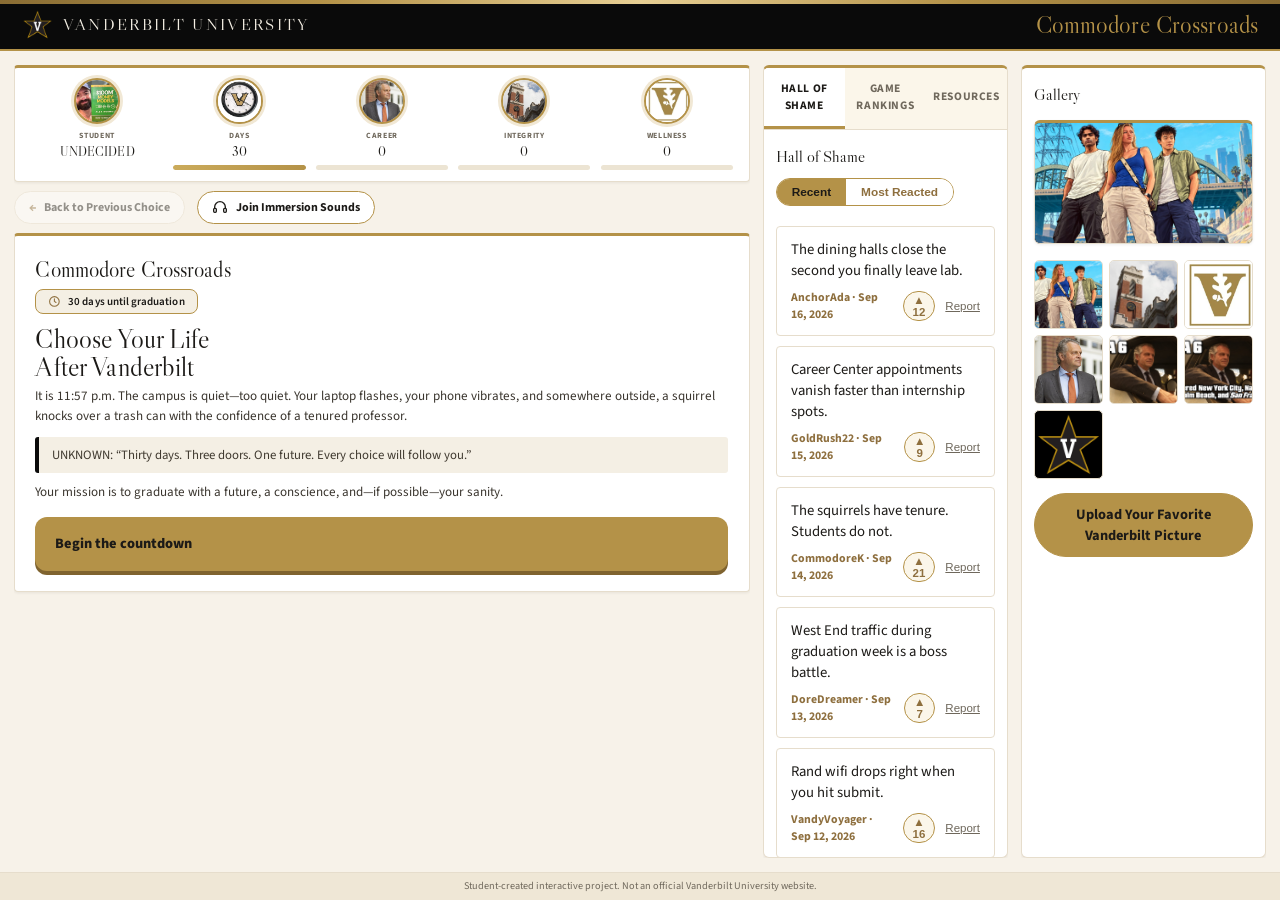
==== commit f2761ae4: "Remove visible Demo labels from Hall of Shame and Game Rankings Co-authored-by: Cursor <cursoragent@" ====
--- a/index.html
+++ b/index.html
@@ -676,7 +676,7 @@
   var display=null;if(mode==='named'){var v=validName(name.value);if(!v.ok){msg.className='form-msg err';msg.textContent=v.reason;return}display=v.clean}
   if(!throttleOk('fb_last',30000)){msg.className='form-msg err';msg.textContent='Please wait a moment before submitting again.';return}
   var h=hashStr(m.clean+'|'+(display||''));if(h===lsGet('fb_hash')){msg.className='form-msg err';msg.textContent='This looks like a duplicate of your last submission.';return}
-  if(!BACKEND_READY){msg.className='form-msg ok';msg.innerHTML='<strong>Demo mode.</strong> Your suggestion passed local checks and would be sent to the moderation queue once the community backend is configured. Nothing was stored.';markThrottle('fb_last');lsSet('fb_hash',h);return}
+  if(!BACKEND_READY){msg.className='form-msg ok';msg.innerHTML='Your suggestion passed local checks. Nothing was stored.';markThrottle('fb_last');lsSet('fb_hash',h);return}
   btn.disabled=true;
   try{await api('feedback',{method:'POST',body:{body:m.clean,display_name:display,status:'pending'}});markThrottle('fb_last');lsSet('fb_hash',h);msg.className='form-msg ok';msg.textContent='Thank you. Your suggestion was submitted for moderation and will appear after review.';t.value='';c.textContent='0/280'}
   catch(e){msg.className='form-msg err';msg.textContent='Submission failed. Please try again later.'}
@@ -692,14 +692,14 @@
 /* --- reports --- */
 function wireReports(scope){(scope||document).querySelectorAll('.report-btn[data-table]').forEach(function(b){b.onclick=function(){reportItem(b.dataset.table,b.dataset.id,b)}})}
 async function reportItem(table,id,btn){var reason=prompt('Report this item. Briefly, why? (harassment, personal info, spam, hate, threat, etc.)');if(reason===null)return;var m=(reason||'').slice(0,200);
- if(!BACKEND_READY){btn.textContent='Reported (demo)';btn.disabled=true;return}
+ if(!BACKEND_READY){btn.textContent='Reported';btn.disabled=true;return}
  try{await api('reports',{method:'POST',body:{target_table:table,target_id:id,reason:m}});btn.textContent='Reported';btn.disabled=true}catch(e){btn.textContent='Report failed'}}
 
 /* --- community feedback panel --- */
 async function renderFeedbackPanel(){var el=document.getElementById('panel-feedback');if(!el)return;
- var head='<p class="panel-title">Community Feedback'+(BACKEND_READY?'':'<span class="demo-badge">Demo</span>')+'</p><div class="gallery" id="galCommunity"></div><p class="note">Moderated suggestions from players. Share yours using the prompt near the “Back to Previous Choice” button.</p>';
+ var head='<p class="panel-title">Community Feedback</p><div class="gallery" id="galCommunity"></div><p class="note">Moderated suggestions from players. Share yours using the prompt near the “Back to Previous Choice” button.</p>';
  var gal=function(){initGallery(el.querySelector('#galCommunity'))};
- if(!BACKEND_READY){el.innerHTML=head+'<div class="item"><em>Approved community feedback will appear here once the backend is configured. Submissions are safely disabled in demo mode.</em></div>';gal();return}
+ if(!BACKEND_READY){el.innerHTML=head+'<div class="item"><em>Approved community feedback will appear here once the backend is configured.</em></div>';gal();return}
  el.innerHTML=head+'<div class="note">Loading…</div>';gal();
  try{var rows=await api('feedback?status=eq.approved&order=created_at.desc&limit=50');el.innerHTML=head+(rows.length?rows.map(feedbackItem).join(''):'<div class="item"><em>No approved feedback yet.</em></div>');gal();wireReports(el)}catch(e){el.innerHTML=head+'<div class="item err">Could not load feedback right now.</div>';gal()}}
 function feedbackItem(r){return '<div class="item"><div>'+esc(r.body)+'</div><div class="meta"><span class="who">'+(r.display_name?esc(r.display_name):'Anonymous')+'</span><button class="report-btn" data-table="feedback" data-id="'+esc(r.id)+'">Report</button></div></div>'}
@@ -721,11 +721,11 @@
  {id:'s5',display_name:'VandyVoyager',body:'Rand wifi drops right when you hit submit.',created_at:'2026-09-12T09:40:00Z',reactions:16}
 ];
 async function renderShamePanel(){var el=document.getElementById('panel-shame');if(!el)return;
- var head='<p class="panel-title">Hall of Shame'+(BACKEND_READY?'':'<span class="demo-badge">Demo</span>')+'</p><div class="seg"><button data-v="recent" aria-pressed="'+(shameView==='recent')+'">Recent</button><button data-v="reacted" aria-pressed="'+(shameView==='reacted')+'">Most Reacted</button></div>';
+ var head='<p class="panel-title">Hall of Shame</p><div class="seg"><button data-v="recent" aria-pressed="'+(shameView==='recent')+'">Recent</button><button data-v="reacted" aria-pressed="'+(shameView==='reacted')+'">Most Reacted</button></div>';
  var empty='<div class="item"><em>The Hall of Shame is empty—for now.</em></div>';
  function wire(){el.querySelectorAll('.seg button').forEach(function(b){b.onclick=function(){shameView=b.dataset.v;renderShamePanel()}});wireReports(el);wireReacts(el)}
  if(!BACKEND_READY){var rows=SHAME_DEMO.slice();if(shameView==='reacted')rows.sort(function(a,b){return (b.reactions||0)-(a.reactions||0)});else rows.sort(function(a,b){return new Date(b.created_at)-new Date(a.created_at)});
-  el.innerHTML=head+rows.map(shameItem).join('')+'<p class="note"><em>Sample posts (demo).</em> Recent shows newest first. Most Reacted sorts by ▲ count.</p>';wire();return}
+  el.innerHTML=head+rows.map(shameItem).join('')+'<p class="note">Recent shows newest first. Most Reacted sorts by ▲ count.</p>';wire();return}
  el.innerHTML=head+'<div class="note">Loading…</div>';
  try{var order=shameView==='reacted'?'reactions.desc,created_at.desc':'created_at.desc';var rows=await api('feedback?status=eq.approved&order='+order+'&limit=50');
   el.innerHTML=head+(rows.length?rows.map(shameItem).join(''):empty)+'<p class="note">Moderated player ideas for improving Vanderbilt. Only approved responses are shown.</p>';wire()}
@@ -741,19 +741,19 @@
  {id:'l5',display_name:'VandyVoyager',score:19,path:'Finance & Consulting',doing_now:'Founder, campus startup'}
 ];
 async function renderRankingsPanel(){var el=document.getElementById('panel-rankings');if(!el)return;
- var head='<p class="panel-title">Game Rankings'+(BACKEND_READY?'':'<span class="demo-badge">Demo</span>')+'</p><div class="seg"><button data-v="top" aria-pressed="'+(lbView==='top')+'">Top</button><button data-v="recent" aria-pressed="'+(lbView==='recent')+'">Recent</button></div>';
+ var head='<p class="panel-title">Game Rankings</p><div class="seg"><button data-v="top" aria-pressed="'+(lbView==='top')+'">Top</button><button data-v="recent" aria-pressed="'+(lbView==='recent')+'">Recent</button></div>';
  var foot='<p class="note">Game scores only — rank · name · score · career path · what they’re doing now. Ranked by score; time is a tie-breaker.</p>';
  var empty='<div class="item"><em>No game rankings yet. Finish the game to add yours.</em></div>';
  function wire(){el.querySelectorAll('.seg button').forEach(function(b){b.onclick=function(){lbView=b.dataset.v;renderRankingsPanel()}});var d=document.getElementById('delReq');if(d)d.onclick=requestDeletionFlow;wireReports(el)}
  if(!BACKEND_READY){var rows=LB_DEMO.slice();if(lbView==='recent')rows.reverse();
-  el.innerHTML=head+rows.map(function(r,i){return lbRow(r,lbView==='top'?i+1:null)}).join('')+'<p class="note"><em>Sample data (demo).</em> Top ranks by score. Recent shows newest first.</p>'+foot;wire();return}
+  el.innerHTML=head+rows.map(function(r,i){return lbRow(r,lbView==='top'?i+1:null)}).join('')+'<p class="note">Top ranks by score. Recent shows newest first.</p>'+foot;wire();return}
  el.innerHTML=head+'<div class="note">Loading…</div>';
  try{var order=lbView==='top'?'score.desc,elapsed_ms.asc':'created_at.desc';var rows2=await api('leaderboard_public?status=eq.approved&order='+order+'&limit=25');
   el.innerHTML=head+(rows2.length?rows2.map(function(r,i){return lbRow(r,lbView==='top'?i+1:null)}).join(''):empty)+foot+'<button class="report-btn" id="delReq">Request deletion of my entry</button>';wire()}
  catch(e){el.innerHTML=head+'<div class="item err">Could not load rankings right now.</div>'+foot;wire()}}
 function lbRow(r,rank){return '<div class="lb-row"><div class="lb-rank">'+(rank?('#'+rank):'•')+'</div><div class="lb-main"><div class="lb-name">'+esc(r.display_name)+'</div><div class="lb-sub">'+esc(r.path||'—')+(r.doing_now?' · '+esc(r.doing_now):'')+'</div></div><div class="lb-score">'+Number(r.score)+'</div><button class="report-btn" data-table="leaderboard" data-id="'+esc(r.id)+'">Report</button></div>'}
 async function requestDeletionFlow(){var token=prompt('Paste the deletion code you saved when you joined the leaderboard:');if(!token)return;
- if(!BACKEND_READY){alert('Demo mode: entry deletion runs once the backend is configured.');return}
+ if(!BACKEND_READY){alert('Entry deletion is not available right now.');return}
  try{await api('rpc/request_leaderboard_deletion',{method:'POST',body:{p_token:token.trim()}});alert('If that code is valid, your entry has been removed.')}catch(e){alert('Could not process the request right now.')}}
 
 /* --- resources panel (privacy-enhanced embeds; open on YouTube in new tab) --- */
@@ -826,7 +826,7 @@
  document.body.appendChild(panel);
  document.getElementById('modClose').onclick=function(){location.hash='';panel.remove()};
  var body=document.getElementById('modBody');
- if(!BACKEND_READY){body.innerHTML='<p class="note">Backend not configured. Connect Supabase and sign in as an administrator to moderate submissions. See BACKEND_SETUP.md. No submissions exist yet in demo mode.</p>';return}
+ if(!BACKEND_READY){body.innerHTML='<p class="note">Backend not configured. Connect Supabase and sign in as an administrator to moderate submissions. See BACKEND_SETUP.md.</p>';return}
  body.innerHTML='<p class="note">Sign in with an administrator account. Credentials are used only to obtain a session token and are never stored or committed.</p><div class="field"><label for="modEmail">Admin email</label><input type="text" id="modEmail" autocomplete="username"></div><div class="field"><label for="modPass">Password</label><input type="password" id="modPass" autocomplete="current-password"></div><button class="vu-btn" id="modLogin" type="button">Sign in</button><div class="form-msg" id="modMsg" hidden></div>';
  document.getElementById('modLogin').onclick=async function(){var msg=document.getElementById('modMsg');msg.hidden=false;msg.className='form-msg';msg.textContent='Signing in…';try{adminToken=await authLogin(document.getElementById('modEmail').value.trim(),document.getElementById('modPass').value);loadQueue()}catch(e){msg.className='form-msg err';msg.textContent='Sign-in failed. Check credentials and admin privileges.'}};
 }
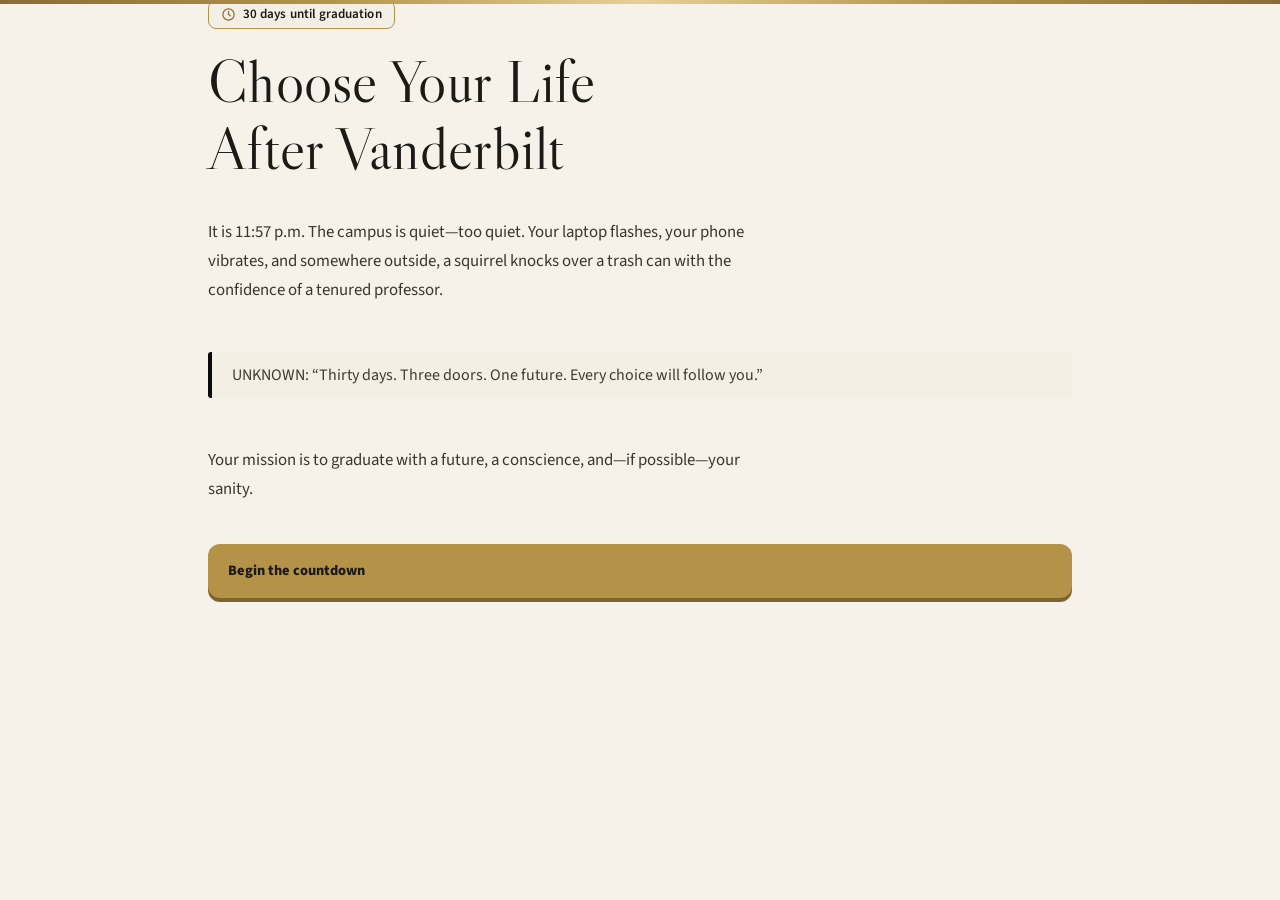
==== commit 3885f159: "Complete SugarCube migration with portable assets and Twine round-trip. Embed HUD/gallery PNGs for T" ====
--- a/index.html
+++ b/index.html
@@ -1,18 +1,119 @@
-<!doctype html>
-<html lang="en">
+<!DOCTYPE html>
+<html data-init="no-js">
 <head>
-  <meta charset="utf-8">
-  <meta name="viewport" content="width=device-width,initial-scale=1">
+<meta charset="UTF-8" />
+<title>Commodore Crossroads</title>
   <meta name="theme-color" content="#0a0a0a">
   <meta name="description" content="A choice-driven Vanderbilt career story about ambition, integrity, and wellbeing.">
   <link rel="icon" href="assets/favicon.svg" type="image/svg+xml">
   <link rel="preconnect" href="https://fonts.googleapis.com">
   <link rel="preconnect" href="https://fonts.gstatic.com" crossorigin>
   <link href="https://fonts.googleapis.com/css2?family=Libre+Caslon+Display&family=Libre+Caslon+Text:ital,wght@0,400;0,700;1,400&family=Source+Sans+3:wght@400;500;600;700&display=swap" rel="stylesheet">
-  <title>Commodore Crossroads</title>
-  <style>
-    :root{--vu-black:#0a0a0a;--vu-gold:#b49248;--vu-gold-2:#8e6f3e;--vu-gold-soft:#feeeb6;--cream:#f7f2e9;--card:#ffffff;--ink:#1c1a17;--body:#3a352e;--muted:#6f685c;--border:#e6ddcc;--serif:'Libre Caslon Display','Libre Caslon Text',Georgia,'Times New Roman',serif;--serif-text:'Libre Caslon Text',Georgia,serif;--sans:'Source Sans 3',-apple-system,BlinkMacSystemFont,'Segoe UI',Roboto,Helvetica,Arial,sans-serif;--shadow-sm:0 1px 3px rgba(28,26,23,.07);--shadow-md:0 14px 30px -16px rgba(28,26,23,.4)}
+
+<meta name="viewport" content="width=device-width,initial-scale=1" />
+<meta name="application-name" content="SugarCube" />
+<meta name="version" content="2.37.3" />
+<!--
+
+SugarCube (v2.37.3): A free (gratis and libre) story format.
+
+Copyright © 2013–2021 Thomas Michael Edwards <thomasmedwards@gmail.com>.
+All rights reserved.
+
+Redistribution and use in source and binary forms, with or without
+modification, are permitted provided that the following conditions are met:
+
+1. Redistributions of source code must retain the above copyright notice, this
+   list of conditions and the following disclaimer.
+2. Redistributions in binary form must reproduce the above copyright notice,
+   this list of conditions and the following disclaimer in the documentation
+   and/or other materials provided with the distribution.
+
+THIS SOFTWARE IS PROVIDED BY THE COPYRIGHT HOLDERS AND CONTRIBUTORS "AS IS" AND
+ANY EXPRESS OR IMPLIED WARRANTIES, INCLUDING, BUT NOT LIMITED TO, THE IMPLIED
+WARRANTIES OF MERCHANTABILITY AND FITNESS FOR A PARTICULAR PURPOSE ARE
+DISCLAIMED. IN NO EVENT SHALL THE COPYRIGHT OWNER OR CONTRIBUTORS BE LIABLE FOR
+ANY DIRECT, INDIRECT, INCIDENTAL, SPECIAL, EXEMPLARY, OR CONSEQUENTIAL DAMAGES
+(INCLUDING, BUT NOT LIMITED TO, PROCUREMENT OF SUBSTITUTE GOODS OR SERVICES;
+LOSS OF USE, DATA, OR PROFITS; OR BUSINESS INTERRUPTION) HOWEVER CAUSED AND
+ON ANY THEORY OF LIABILITY, WHETHER IN CONTRACT, STRICT LIABILITY, OR TORT
+(INCLUDING NEGLIGENCE OR OTHERWISE) ARISING IN ANY WAY OUT OF THE USE OF THIS
+SOFTWARE, EVEN IF ADVISED OF THE POSSIBILITY OF SUCH DAMAGE.
+
+-->
+<script id="script-libraries" type="text/javascript">
+if(document.head&&document.addEventListener&&document.querySelector&&Object.create&&Object.freeze&&JSON){document.documentElement.setAttribute("data-init", "loading");
+/*! @source http://purl.eligrey.com/github/classList.js/blob/1.2.20171210/classList.js */
+"document"in self&&("classList"in document.createElement("_")&&(!document.createElementNS||"classList"in document.createElementNS("http://www.w3.org/2000/svg","g"))||!function(t){"use strict";if("Element"in t){var e="classList",n="prototype",i=t.Element[n],s=Object,r=String[n].trim||function(){return this.replace(/^\s+|\s+$/g,"")},o=Array[n].indexOf||function(t){for(var e=0,n=this.length;n>e;e++)if(e in this&&this[e]===t)return e;return-1},c=function(t,e){this.name=t,this.code=DOMException[t],this.message=e},a=function(t,e){if(""===e)throw new c("SYNTAX_ERR","The token must not be empty.");if(/\s/.test(e))throw new c("INVALID_CHARACTER_ERR","The token must not contain space characters.");return o.call(t,e)},l=function(t){for(var e=r.call(t.getAttribute("class")||""),n=e?e.split(/\s+/):[],i=0,s=n.length;s>i;i++)this.push(n[i]);this._updateClassName=function(){t.setAttribute("class",this.toString())}},u=l[n]=[],h=function(){return new l(this)};if(c[n]=Error[n],u.item=function(t){return this[t]||null},u.contains=function(t){return~a(this,t+"")},u.add=function(){var t,e=arguments,n=0,i=e.length,s=!1;do t=e[n]+"",~a(this,t)||(this.push(t),s=!0);while(++n<i);s&&this._updateClassName()},u.remove=function(){var t,e,n=arguments,i=0,s=n.length,r=!1;do for(t=n[i]+"",e=a(this,t);~e;)this.splice(e,1),r=!0,e=a(this,t);while(++i<s);r&&this._updateClassName()},u.toggle=function(t,e){var n=this.contains(t),i=n?e!==!0&&"remove":e!==!1&&"add";return i&&this[i](t),e===!0||e===!1?e:!n},u.replace=function(t,e){var n=a(t+"");~n&&(this.splice(n,1,e),this._updateClassName())},u.toString=function(){return this.join(" ")},s.defineProperty){var f={get:h,enumerable:!0,configurable:!0};try{s.defineProperty(i,e,f)}catch(p){void 0!==p.number&&-2146823252!==p.number||(f.enumerable=!1,s.defineProperty(i,e,f))}}else s[n].__defineGetter__&&i.__defineGetter__(e,h)}}(self),function(){"use strict";var t=document.createElement("_");if(t.classList.add("c1","c2"),!t.classList.contains("c2")){var e=function(t){var e=DOMTokenList.prototype[t];DOMTokenList.prototype[t]=function(t){var n,i=arguments.length;for(n=0;i>n;n++)t=arguments[n],e.call(this,t)}};e("add"),e("remove")}if(t.classList.toggle("c3",!1),t.classList.contains("c3")){var n=DOMTokenList.prototype.toggle;DOMTokenList.prototype.toggle=function(t,e){return 1 in arguments&&!this.contains(t)==!e?e:n.call(this,t)}}"replace"in document.createElement("_").classList||(DOMTokenList.prototype.replace=function(t,e){var n=this.toString().split(" "),i=n.indexOf(t+"");~i&&(n=n.slice(i),this.remove.apply(this,n),this.add(e),this.add.apply(this,n.slice(1)))}),t=null}());
+/*!
+ * https://github.com/es-shims/es5-shim
+ * @license es5-shim Copyright 2009-2020 by contributors, MIT License
+ * see https://github.com/es-shims/es5-shim/blob/v4.5.14/LICENSE
+ */
+(function(t,r){"use strict";if(typeof define==="function"&&define.amd){define(r)}else if(typeof exports==="object"){module.exports=r()}else{t.returnExports=r()}})(this,function(){var t=Array;var r=t.prototype;var e=Object;var n=e.prototype;var i=Function;var a=i.prototype;var o=String;var f=o.prototype;var u=Number;var l=u.prototype;var s=r.slice;var c=r.splice;var v=r.push;var h=r.unshift;var p=r.concat;var y=r.join;var d=a.call;var g=a.apply;var w=Math.max;var b=Math.min;var T=n.toString;var m=typeof Symbol==="function"&&typeof Symbol.toStringTag==="symbol";var D;var S=Function.prototype.toString,x=/^\s*class /,O=function isES6ClassFn(t){try{var r=S.call(t);var e=r.replace(/\/\/.*\n/g,"");var n=e.replace(/\/\*[.\s\S]*\*\//g,"");var i=n.replace(/\n/gm," ").replace(/ {2}/g," ");return x.test(i)}catch(a){return false}},E=function tryFunctionObject(t){try{if(O(t)){return false}S.call(t);return true}catch(r){return false}},j="[object Function]",I="[object GeneratorFunction]",D=function isCallable(t){if(!t){return false}if(typeof t!=="function"&&typeof t!=="object"){return false}if(m){return E(t)}if(O(t)){return false}var r=T.call(t);return r===j||r===I};var M;var U=RegExp.prototype.exec,$=function tryRegexExec(t){try{U.call(t);return true}catch(r){return false}},F="[object RegExp]";M=function isRegex(t){if(typeof t!=="object"){return false}return m?$(t):T.call(t)===F};var N;var C=String.prototype.valueOf,k=function tryStringObject(t){try{C.call(t);return true}catch(r){return false}},A="[object String]";N=function isString(t){if(typeof t==="string"){return true}if(typeof t!=="object"){return false}return m?k(t):T.call(t)===A};var R=e.defineProperty&&function(){try{var t={};e.defineProperty(t,"x",{enumerable:false,value:t});for(var r in t){return false}return t.x===t}catch(n){return false}}();var P=function(t){var r;if(R){r=function(t,r,n,i){if(!i&&r in t){return}e.defineProperty(t,r,{configurable:true,enumerable:false,writable:true,value:n})}}else{r=function(t,r,e,n){if(!n&&r in t){return}t[r]=e}}return function defineProperties(e,n,i){for(var a in n){if(t.call(n,a)){r(e,a,n[a],i)}}}}(n.hasOwnProperty);var J=function isPrimitive(t){var r=typeof t;return t===null||r!=="object"&&r!=="function"};var Y=u.isNaN||function isActualNaN(t){return t!==t};var z={ToInteger:function ToInteger(t){var r=+t;if(Y(r)){r=0}else if(r!==0&&r!==1/0&&r!==-(1/0)){r=(r>0||-1)*Math.floor(Math.abs(r))}return r},ToPrimitive:function ToPrimitive(t){var r,e,n;if(J(t)){return t}e=t.valueOf;if(D(e)){r=e.call(t);if(J(r)){return r}}n=t.toString;if(D(n)){r=n.call(t);if(J(r)){return r}}throw new TypeError},ToObject:function(t){if(t==null){throw new TypeError("can't convert "+t+" to object")}return e(t)},ToUint32:function ToUint32(t){return t>>>0}};var Z=function Empty(){};P(a,{bind:function bind(t){var r=this;if(!D(r)){throw new TypeError("Function.prototype.bind called on incompatible "+r)}var n=s.call(arguments,1);var a;var o=function(){if(this instanceof a){var i=g.call(r,this,p.call(n,s.call(arguments)));if(e(i)===i){return i}return this}else{return g.call(r,t,p.call(n,s.call(arguments)))}};var f=w(0,r.length-n.length);var u=[];for(var l=0;l<f;l++){v.call(u,"$"+l)}a=i("binder","return function ("+y.call(u,",")+"){ return binder.apply(this, arguments); }")(o);if(r.prototype){Z.prototype=r.prototype;a.prototype=new Z;Z.prototype=null}return a}});var G=d.bind(n.hasOwnProperty);var H=d.bind(n.toString);var W=d.bind(s);var B=g.bind(s);if(typeof document==="object"&&document&&document.documentElement){try{W(document.documentElement.childNodes)}catch(X){var L=W;var q=B;W=function arraySliceIE(t){var r=[];var e=t.length;while(e-- >0){r[e]=t[e]}return q(r,L(arguments,1))};B=function arraySliceApplyIE(t,r){return q(W(t),r)}}}var K=d.bind(f.slice);var Q=d.bind(f.split);var V=d.bind(f.indexOf);var _=d.bind(v);var tt=d.bind(n.propertyIsEnumerable);var rt=d.bind(r.sort);var et=t.isArray||function isArray(t){return H(t)==="[object Array]"};var nt=[].unshift(0)!==1;P(r,{unshift:function(){h.apply(this,arguments);return this.length}},nt);P(t,{isArray:et});var it=e("a");var at=it[0]!=="a"||!(0 in it);var ot=function properlyBoxed(t){var r=true;var e=true;var n=false;if(t){try{t.call("foo",function(t,e,n){if(typeof n!=="object"){r=false}});t.call([1],function(){"use strict";e=typeof this==="string"},"x")}catch(i){n=true}}return!!t&&!n&&r&&e};P(r,{forEach:function forEach(t){var r=z.ToObject(this);var e=at&&N(this)?Q(this,""):r;var n=-1;var i=z.ToUint32(e.length);var a;if(arguments.length>1){a=arguments[1]}if(!D(t)){throw new TypeError("Array.prototype.forEach callback must be a function")}while(++n<i){if(n in e){if(typeof a==="undefined"){t(e[n],n,r)}else{t.call(a,e[n],n,r)}}}}},!ot(r.forEach));P(r,{map:function map(r){var e=z.ToObject(this);var n=at&&N(this)?Q(this,""):e;var i=z.ToUint32(n.length);var a=t(i);var o;if(arguments.length>1){o=arguments[1]}if(!D(r)){throw new TypeError("Array.prototype.map callback must be a function")}for(var f=0;f<i;f++){if(f in n){if(typeof o==="undefined"){a[f]=r(n[f],f,e)}else{a[f]=r.call(o,n[f],f,e)}}}return a}},!ot(r.map));P(r,{filter:function filter(t){var r=z.ToObject(this);var e=at&&N(this)?Q(this,""):r;var n=z.ToUint32(e.length);var i=[];var a;var o;if(arguments.length>1){o=arguments[1]}if(!D(t)){throw new TypeError("Array.prototype.filter callback must be a function")}for(var f=0;f<n;f++){if(f in e){a=e[f];if(typeof o==="undefined"?t(a,f,r):t.call(o,a,f,r)){_(i,a)}}}return i}},!ot(r.filter));P(r,{every:function every(t){var r=z.ToObject(this);var e=at&&N(this)?Q(this,""):r;var n=z.ToUint32(e.length);var i;if(arguments.length>1){i=arguments[1]}if(!D(t)){throw new TypeError("Array.prototype.every callback must be a function")}for(var a=0;a<n;a++){if(a in e&&!(typeof i==="undefined"?t(e[a],a,r):t.call(i,e[a],a,r))){return false}}return true}},!ot(r.every));P(r,{some:function some(t){var r=z.ToObject(this);var e=at&&N(this)?Q(this,""):r;var n=z.ToUint32(e.length);var i;if(arguments.length>1){i=arguments[1]}if(!D(t)){throw new TypeError("Array.prototype.some callback must be a function")}for(var a=0;a<n;a++){if(a in e&&(typeof i==="undefined"?t(e[a],a,r):t.call(i,e[a],a,r))){return true}}return false}},!ot(r.some));var ft=false;if(r.reduce){ft=typeof r.reduce.call("es5",function(t,r,e,n){return n})==="object"}P(r,{reduce:function reduce(t){var r=z.ToObject(this);var e=at&&N(this)?Q(this,""):r;var n=z.ToUint32(e.length);if(!D(t)){throw new TypeError("Array.prototype.reduce callback must be a function")}if(n===0&&arguments.length===1){throw new TypeError("reduce of empty array with no initial value")}var i=0;var a;if(arguments.length>=2){a=arguments[1]}else{do{if(i in e){a=e[i++];break}if(++i>=n){throw new TypeError("reduce of empty array with no initial value")}}while(true)}for(;i<n;i++){if(i in e){a=t(a,e[i],i,r)}}return a}},!ft);var ut=false;if(r.reduceRight){ut=typeof r.reduceRight.call("es5",function(t,r,e,n){return n})==="object"}P(r,{reduceRight:function reduceRight(t){var r=z.ToObject(this);var e=at&&N(this)?Q(this,""):r;var n=z.ToUint32(e.length);if(!D(t)){throw new TypeError("Array.prototype.reduceRight callback must be a function")}if(n===0&&arguments.length===1){throw new TypeError("reduceRight of empty array with no initial value")}var i;var a=n-1;if(arguments.length>=2){i=arguments[1]}else{do{if(a in e){i=e[a--];break}if(--a<0){throw new TypeError("reduceRight of empty array with no initial value")}}while(true)}if(a<0){return i}do{if(a in e){i=t(i,e[a],a,r)}}while(a--);return i}},!ut);var lt=r.indexOf&&[0,1].indexOf(1,2)!==-1;P(r,{indexOf:function indexOf(t){var r=at&&N(this)?Q(this,""):z.ToObject(this);var e=z.ToUint32(r.length);if(e===0){return-1}var n=0;if(arguments.length>1){n=z.ToInteger(arguments[1])}n=n>=0?n:w(0,e+n);for(;n<e;n++){if(n in r&&r[n]===t){return n}}return-1}},lt);var st=r.lastIndexOf&&[0,1].lastIndexOf(0,-3)!==-1;P(r,{lastIndexOf:function lastIndexOf(t){var r=at&&N(this)?Q(this,""):z.ToObject(this);var e=z.ToUint32(r.length);if(e===0){return-1}var n=e-1;if(arguments.length>1){n=b(n,z.ToInteger(arguments[1]))}n=n>=0?n:e-Math.abs(n);for(;n>=0;n--){if(n in r&&t===r[n]){return n}}return-1}},st);var ct=function(){var t=[1,2];var r=t.splice();return t.length===2&&et(r)&&r.length===0}();P(r,{splice:function splice(t,r){if(arguments.length===0){return[]}else{return c.apply(this,arguments)}}},!ct);var vt=function(){var t={};r.splice.call(t,0,0,1);return t.length===1}();P(r,{splice:function splice(t,r){if(arguments.length===0){return[]}var e=arguments;this.length=w(z.ToInteger(this.length),0);if(arguments.length>0&&typeof r!=="number"){e=W(arguments);if(e.length<2){_(e,this.length-t)}else{e[1]=z.ToInteger(r)}}return c.apply(this,e)}},!vt);var ht=function(){var r=new t(1e5);r[8]="x";r.splice(1,1);return r.indexOf("x")===7}();var pt=function(){var t=256;var r=[];r[t]="a";r.splice(t+1,0,"b");return r[t]==="a"}();P(r,{splice:function splice(t,r){var e=z.ToObject(this);var n=[];var i=z.ToUint32(e.length);var a=z.ToInteger(t);var f=a<0?w(i+a,0):b(a,i);var u=arguments.length===0?0:arguments.length===1?i-f:b(w(z.ToInteger(r),0),i-f);var l=0;var s;while(l<u){s=o(f+l);if(G(e,s)){n[l]=e[s]}l+=1}var c=W(arguments,2);var v=c.length;var h;if(v<u){l=f;var p=i-u;while(l<p){s=o(l+u);h=o(l+v);if(G(e,s)){e[h]=e[s]}else{delete e[h]}l+=1}l=i;var y=i-u+v;while(l>y){delete e[l-1];l-=1}}else if(v>u){l=i-u;while(l>f){s=o(l+u-1);h=o(l+v-1);if(G(e,s)){e[h]=e[s]}else{delete e[h]}l-=1}}l=f;for(var d=0;d<c.length;++d){e[l]=c[d];l+=1}e.length=i-u+v;return n}},!ht||!pt);var yt=r.join;var dt;try{dt=Array.prototype.join.call("123",",")!=="1,2,3"}catch(X){dt=true}if(dt){P(r,{join:function join(t){var r=typeof t==="undefined"?",":t;return yt.call(N(this)?Q(this,""):this,r)}},dt)}var gt=[1,2].join(undefined)!=="1,2";if(gt){P(r,{join:function join(t){var r=typeof t==="undefined"?",":t;return yt.call(this,r)}},gt)}var wt=function push(t){var r=z.ToObject(this);var e=z.ToUint32(r.length);var n=0;while(n<arguments.length){r[e+n]=arguments[n];n+=1}r.length=e+n;return e+n};var bt=function(){var t={};var r=Array.prototype.push.call(t,undefined);return r!==1||t.length!==1||typeof t[0]!=="undefined"||!G(t,0)}();P(r,{push:function push(t){if(et(this)){return v.apply(this,arguments)}return wt.apply(this,arguments)}},bt);var Tt=function(){var t=[];var r=t.push(undefined);return r!==1||t.length!==1||typeof t[0]!=="undefined"||!G(t,0)}();P(r,{push:wt},Tt);P(r,{slice:function(t,r){var e=N(this)?Q(this,""):this;return B(e,arguments)}},at);var mt=function(){try{[1,2].sort(null)}catch(t){try{[1,2].sort({})}catch(r){return false}}return true}();var Dt=function(){try{[1,2].sort(/a/);return false}catch(t){}return true}();var St=function(){try{[1,2].sort(undefined);return true}catch(t){}return false}();P(r,{sort:function sort(t){if(typeof t==="undefined"){return rt(this)}if(!D(t)){throw new TypeError("Array.prototype.sort callback must be a function")}return rt(this,t)}},mt||!St||!Dt);var xt=!tt({toString:null},"toString");var Ot=tt(function(){},"prototype");var Et=!G("x","0");var jt=function(t){var r=t.constructor;return r&&r.prototype===t};var It={$applicationCache:true,$console:true,$external:true,$frame:true,$frameElement:true,$frames:true,$innerHeight:true,$innerWidth:true,$onmozfullscreenchange:true,$onmozfullscreenerror:true,$outerHeight:true,$outerWidth:true,$pageXOffset:true,$pageYOffset:true,$parent:true,$scrollLeft:true,$scrollTop:true,$scrollX:true,$scrollY:true,$self:true,$webkitIndexedDB:true,$webkitStorageInfo:true,$window:true,$width:true,$height:true,$top:true,$localStorage:true};var Mt=function(){if(typeof window==="undefined"){return false}for(var t in window){try{if(!It["$"+t]&&G(window,t)&&window[t]!==null&&typeof window[t]==="object"){jt(window[t])}}catch(r){return true}}return false}();var Ut=function(t){if(typeof window==="undefined"||!Mt){return jt(t)}try{return jt(t)}catch(r){return false}};var $t=["toString","toLocaleString","valueOf","hasOwnProperty","isPrototypeOf","propertyIsEnumerable","constructor"];var Ft=$t.length;var Nt=function isArguments(t){return H(t)==="[object Arguments]"};var Ct=function isArguments(t){return t!==null&&typeof t==="object"&&typeof t.length==="number"&&t.length>=0&&!et(t)&&D(t.callee)};var kt=Nt(arguments)?Nt:Ct;P(e,{keys:function keys(t){var r=D(t);var e=kt(t);var n=t!==null&&typeof t==="object";var i=n&&N(t);if(!n&&!r&&!e){throw new TypeError("Object.keys called on a non-object")}var a=[];var f=Ot&&r;if(i&&Et||e){for(var u=0;u<t.length;++u){_(a,o(u))}}if(!e){for(var l in t){if(!(f&&l==="prototype")&&G(t,l)){_(a,o(l))}}}if(xt){var s=Ut(t);for(var c=0;c<Ft;c++){var v=$t[c];if(!(s&&v==="constructor")&&G(t,v)){_(a,v)}}}return a}});var At=e.keys&&function(){return e.keys(arguments).length===2}(1,2);var Rt=e.keys&&function(){var t=e.keys(arguments);return arguments.length!==1||t.length!==1||t[0]!==1}(1);var Pt=e.keys;P(e,{keys:function keys(t){if(kt(t)){return Pt(W(t))}else{return Pt(t)}}},!At||Rt);var Jt=new Date(-0xc782b5b342b24).getUTCMonth()!==0;var Yt=new Date(-0x55d318d56a724);var zt=new Date(14496624e5);var Zt=Yt.toUTCString()!=="Mon, 01 Jan -45875 11:59:59 GMT";var Gt;var Ht;var Wt=Yt.getTimezoneOffset();if(Wt<-720){Gt=Yt.toDateString()!=="Tue Jan 02 -45875";Ht=!/^Thu Dec 10 2015 \d\d:\d\d:\d\d GMT[-+]\d\d\d\d(?: |$)/.test(String(zt))}else{Gt=Yt.toDateString()!=="Mon Jan 01 -45875";Ht=!/^Wed Dec 09 2015 \d\d:\d\d:\d\d GMT[-+]\d\d\d\d(?: |$)/.test(String(zt))}var Bt=d.bind(Date.prototype.getFullYear);var Xt=d.bind(Date.prototype.getMonth);var Lt=d.bind(Date.prototype.getDate);var qt=d.bind(Date.prototype.getUTCFullYear);var Kt=d.bind(Date.prototype.getUTCMonth);var Qt=d.bind(Date.prototype.getUTCDate);var Vt=d.bind(Date.prototype.getUTCDay);var _t=d.bind(Date.prototype.getUTCHours);var tr=d.bind(Date.prototype.getUTCMinutes);var rr=d.bind(Date.prototype.getUTCSeconds);var er=d.bind(Date.prototype.getUTCMilliseconds);var nr=["Sun","Mon","Tue","Wed","Thu","Fri","Sat"];var ir=["Jan","Feb","Mar","Apr","May","Jun","Jul","Aug","Sep","Oct","Nov","Dec"];var ar=function daysInMonth(t,r){return Lt(new Date(r,t,0))};P(Date.prototype,{getFullYear:function getFullYear(){if(!this||!(this instanceof Date)){throw new TypeError("this is not a Date object.")}var t=Bt(this);if(t<0&&Xt(this)>11){return t+1}return t},getMonth:function getMonth(){if(!this||!(this instanceof Date)){throw new TypeError("this is not a Date object.")}var t=Bt(this);var r=Xt(this);if(t<0&&r>11){return 0}return r},getDate:function getDate(){if(!this||!(this instanceof Date)){throw new TypeError("this is not a Date object.")}var t=Bt(this);var r=Xt(this);var e=Lt(this);if(t<0&&r>11){if(r===12){return e}var n=ar(0,t+1);return n-e+1}return e},getUTCFullYear:function getUTCFullYear(){if(!this||!(this instanceof Date)){throw new TypeError("this is not a Date object.")}var t=qt(this);if(t<0&&Kt(this)>11){return t+1}return t},getUTCMonth:function getUTCMonth(){if(!this||!(this instanceof Date)){throw new TypeError("this is not a Date object.")}var t=qt(this);var r=Kt(this);if(t<0&&r>11){return 0}return r},getUTCDate:function getUTCDate(){if(!this||!(this instanceof Date)){throw new TypeError("this is not a Date object.")}var t=qt(this);var r=Kt(this);var e=Qt(this);if(t<0&&r>11){if(r===12){return e}var n=ar(0,t+1);return n-e+1}return e}},Jt);P(Date.prototype,{toUTCString:function toUTCString(){if(!this||!(this instanceof Date)){throw new TypeError("this is not a Date object.")}var t=Vt(this);var r=Qt(this);var e=Kt(this);var n=qt(this);var i=_t(this);var a=tr(this);var o=rr(this);return nr[t]+", "+(r<10?"0"+r:r)+" "+ir[e]+" "+n+" "+(i<10?"0"+i:i)+":"+(a<10?"0"+a:a)+":"+(o<10?"0"+o:o)+" GMT"}},Jt||Zt);P(Date.prototype,{toDateString:function toDateString(){if(!this||!(this instanceof Date)){throw new TypeError("this is not a Date object.")}var t=this.getDay();var r=this.getDate();var e=this.getMonth();var n=this.getFullYear();return nr[t]+" "+ir[e]+" "+(r<10?"0"+r:r)+" "+n}},Jt||Gt);if(Jt||Ht){Date.prototype.toString=function toString(){if(!this||!(this instanceof Date)){throw new TypeError("this is not a Date object.")}var t=this.getDay();var r=this.getDate();var e=this.getMonth();var n=this.getFullYear();var i=this.getHours();var a=this.getMinutes();var o=this.getSeconds();var f=this.getTimezoneOffset();var u=Math.floor(Math.abs(f)/60);var l=Math.floor(Math.abs(f)%60);return nr[t]+" "+ir[e]+" "+(r<10?"0"+r:r)+" "+n+" "+(i<10?"0"+i:i)+":"+(a<10?"0"+a:a)+":"+(o<10?"0"+o:o)+" GMT"+(f>0?"-":"+")+(u<10?"0"+u:u)+(l<10?"0"+l:l)};if(R){e.defineProperty(Date.prototype,"toString",{configurable:true,enumerable:false,writable:true})}}var or=-621987552e5;var fr="-000001";var ur=Date.prototype.toISOString&&new Date(or).toISOString().indexOf(fr)===-1;var lr=Date.prototype.toISOString&&new Date(-1).toISOString()!=="1969-12-31T23:59:59.999Z";var sr=d.bind(Date.prototype.getTime);P(Date.prototype,{toISOString:function toISOString(){if(!isFinite(this)||!isFinite(sr(this))){throw new RangeError("Date.prototype.toISOString called on non-finite value.")}var t=qt(this);var r=Kt(this);t+=Math.floor(r/12);r=(r%12+12)%12;var e=[r+1,Qt(this),_t(this),tr(this),rr(this)];t=(t<0?"-":t>9999?"+":"")+K("00000"+Math.abs(t),0<=t&&t<=9999?-4:-6);for(var n=0;n<e.length;++n){e[n]=K("00"+e[n],-2)}return t+"-"+W(e,0,2).join("-")+"T"+W(e,2).join(":")+"."+K("000"+er(this),-3)+"Z"}},ur||lr);var cr=function(){try{return Date.prototype.toJSON&&new Date(NaN).toJSON()===null&&new Date(or).toJSON().indexOf(fr)!==-1&&Date.prototype.toJSON.call({toISOString:function(){return true}})}catch(t){return false}}();if(!cr){Date.prototype.toJSON=function toJSON(t){var r=e(this);var n=z.ToPrimitive(r);if(typeof n==="number"&&!isFinite(n)){return null}var i=r.toISOString;if(!D(i)){throw new TypeError("toISOString property is not callable")}return i.call(r)}}var vr=Date.parse("+033658-09-27T01:46:40.000Z")===1e15;var hr=!isNaN(Date.parse("2012-04-04T24:00:00.500Z"))||!isNaN(Date.parse("2012-11-31T23:59:59.000Z"))||!isNaN(Date.parse("2012-12-31T23:59:60.000Z"));var pr=isNaN(Date.parse("2000-01-01T00:00:00.000Z"));if(pr||hr||!vr){var yr=Math.pow(2,31)-1;var dr=Y(new Date(1970,0,1,0,0,0,yr+1).getTime());Date=function(t){var r=function Date(e,n,i,a,f,u,l){var s=arguments.length;var c;if(this instanceof t){var v=u;var h=l;if(dr&&s>=7&&l>yr){var p=Math.floor(l/yr)*yr;var y=Math.floor(p/1e3);v+=y;h-=y*1e3}c=s===1&&o(e)===e?new t(r.parse(e)):s>=7?new t(e,n,i,a,f,v,h):s>=6?new t(e,n,i,a,f,v):s>=5?new t(e,n,i,a,f):s>=4?new t(e,n,i,a):s>=3?new t(e,n,i):s>=2?new t(e,n):s>=1?new t(e instanceof t?+e:e):new t}else{c=t.apply(this,arguments)}if(!J(c)){P(c,{constructor:r},true)}return c};var e=new RegExp("^"+"(\\d{4}|[+-]\\d{6})"+"(?:-(\\d{2})"+"(?:-(\\d{2})"+"(?:"+"T(\\d{2})"+":(\\d{2})"+"(?:"+":(\\d{2})"+"(?:(\\.\\d{1,}))?"+")?"+"("+"Z|"+"(?:"+"([-+])"+"(\\d{2})"+":(\\d{2})"+")"+")?)?)?)?"+"$");var n=[0,31,59,90,120,151,181,212,243,273,304,334,365];var i=function dayFromMonth(t,r){var e=r>1?1:0;return n[r]+Math.floor((t-1969+e)/4)-Math.floor((t-1901+e)/100)+Math.floor((t-1601+e)/400)+365*(t-1970)};var a=function toUTC(r){var e=0;var n=r;if(dr&&n>yr){var i=Math.floor(n/yr)*yr;var a=Math.floor(i/1e3);e+=a;n-=a*1e3}return u(new t(1970,0,1,0,0,e,n))};for(var f in t){if(G(t,f)){r[f]=t[f]}}P(r,{now:t.now,UTC:t.UTC},true);r.prototype=t.prototype;P(r.prototype,{constructor:r},true);var l=function parse(r){var n=e.exec(r);if(n){var o=u(n[1]),f=u(n[2]||1)-1,l=u(n[3]||1)-1,s=u(n[4]||0),c=u(n[5]||0),v=u(n[6]||0),h=Math.floor(u(n[7]||0)*1e3),p=Boolean(n[4]&&!n[8]),y=n[9]==="-"?1:-1,d=u(n[10]||0),g=u(n[11]||0),w;var b=c>0||v>0||h>0;if(s<(b?24:25)&&c<60&&v<60&&h<1e3&&f>-1&&f<12&&d<24&&g<60&&l>-1&&l<i(o,f+1)-i(o,f)){w=((i(o,f)+l)*24+s+d*y)*60;w=((w+c+g*y)*60+v)*1e3+h;if(p){w=a(w)}if(-864e13<=w&&w<=864e13){return w}}return NaN}return t.parse.apply(this,arguments)};P(r,{parse:l});return r}(Date)}if(!Date.now){Date.now=function now(){return(new Date).getTime()}}var gr=l.toFixed&&(8e-5.toFixed(3)!=="0.000"||.9.toFixed(0)!=="1"||1.255.toFixed(2)!=="1.25"||(1000000000000000128).toFixed(0)!=="1000000000000000128");var wr={base:1e7,size:6,data:[0,0,0,0,0,0],multiply:function multiply(t,r){var e=-1;var n=r;while(++e<wr.size){n+=t*wr.data[e];wr.data[e]=n%wr.base;n=Math.floor(n/wr.base)}},divide:function divide(t){var r=wr.size;var e=0;while(--r>=0){e+=wr.data[r];wr.data[r]=Math.floor(e/t);e=e%t*wr.base}},numToString:function numToString(){var t=wr.size;var r="";while(--t>=0){if(r!==""||t===0||wr.data[t]!==0){var e=o(wr.data[t]);if(r===""){r=e}else{r+=K("0000000",0,7-e.length)+e}}}return r},pow:function pow(t,r,e){return r===0?e:r%2===1?pow(t,r-1,e*t):pow(t*t,r/2,e)},log:function log(t){var r=0;var e=t;while(e>=4096){r+=12;e/=4096}while(e>=2){r+=1;e/=2}return r}};var br=function toFixed(t){var r,e,n,i,a,f,l,s;r=u(t);r=Y(r)?0:Math.floor(r);if(r<0||r>20){throw new RangeError("Number.toFixed called with invalid number of decimals")}e=u(this);if(Y(e)){return"NaN"}if(e<=-1e21||e>=1e21){return o(e)}n="";if(e<0){n="-";e=-e}i="0";if(e>1e-21){a=wr.log(e*wr.pow(2,69,1))-69;f=a<0?e*wr.pow(2,-a,1):e/wr.pow(2,a,1);f*=4503599627370496;a=52-a;if(a>0){wr.multiply(0,f);l=r;while(l>=7){wr.multiply(1e7,0);l-=7}wr.multiply(wr.pow(10,l,1),0);l=a-1;while(l>=23){wr.divide(1<<23);l-=23}wr.divide(1<<l);wr.multiply(1,1);wr.divide(2);i=wr.numToString()}else{wr.multiply(0,f);wr.multiply(1<<-a,0);i=wr.numToString()+K("0.00000000000000000000",2,2+r)}}if(r>0){s=i.length;if(s<=r){i=n+K("0.0000000000000000000",0,r-s+2)+i}else{i=n+K(i,0,s-r)+"."+K(i,s-r)}}else{i=n+i}return i};P(l,{toFixed:br},gr);var Tr=function(){try{return 1..toPrecision(undefined)==="1"}catch(t){return true}}();var mr=l.toPrecision;P(l,{toPrecision:function toPrecision(t){return typeof t==="undefined"?mr.call(this):mr.call(this,t)}},Tr);if("ab".split(/(?:ab)*/).length!==2||".".split(/(.?)(.?)/).length!==4||"tesst".split(/(s)*/)[1]==="t"||"test".split(/(?:)/,-1).length!==4||"".split(/.?/).length||".".split(/()()/).length>1){(function(){var t=typeof/()??/.exec("")[1]==="undefined";var r=Math.pow(2,32)-1;f.split=function(e,n){var i=String(this);if(typeof e==="undefined"&&n===0){return[]}if(!M(e)){return Q(this,e,n)}var a=[];var o=(e.ignoreCase?"i":"")+(e.multiline?"m":"")+(e.unicode?"u":"")+(e.sticky?"y":""),f=0,u,l,s,c;var h=new RegExp(e.source,o+"g");if(!t){u=new RegExp("^"+h.source+"$(?!\\s)",o)}var p=typeof n==="undefined"?r:z.ToUint32(n);l=h.exec(i);while(l){s=l.index+l[0].length;if(s>f){_(a,K(i,f,l.index));if(!t&&l.length>1){l[0].replace(u,function(){for(var t=1;t<arguments.length-2;t++){if(typeof arguments[t]==="undefined"){l[t]=void 0}}})}if(l.length>1&&l.index<i.length){v.apply(a,W(l,1))}c=l[0].length;f=s;if(a.length>=p){break}}if(h.lastIndex===l.index){h.lastIndex++}l=h.exec(i)}if(f===i.length){if(c||!h.test("")){_(a,"")}}else{_(a,K(i,f))}return a.length>p?W(a,0,p):a}})()}else if("0".split(void 0,0).length){f.split=function split(t,r){if(typeof t==="undefined"&&r===0){return[]}return Q(this,t,r)}}var Dr=f.replace;var Sr=function(){var t=[];"x".replace(/x(.)?/g,function(r,e){_(t,e)});return t.length===1&&typeof t[0]==="undefined"}();if(!Sr){f.replace=function replace(t,r){var e=D(r);var n=M(t)&&/\)[*?]/.test(t.source);if(!e||!n){return Dr.call(this,t,r)}else{var i=function(e){var n=arguments.length;var i=t.lastIndex;t.lastIndex=0;var a=t.exec(e)||[];t.lastIndex=i;_(a,arguments[n-2],arguments[n-1]);return r.apply(this,a)};return Dr.call(this,t,i)}}}var xr=f.substr;var Or="".substr&&"0b".substr(-1)!=="b";P(f,{substr:function substr(t,r){var e=t;if(t<0){e=w(this.length+t,0)}return xr.call(this,e,r)}},Or);var Er="\t\n\x0B\f\r \xa0\u1680\u2000\u2001\u2002\u2003"+"\u2004\u2005\u2006\u2007\u2008\u2009\u200a\u202f\u205f\u3000\u2028"+"\u2029\ufeff";var jr="\u200b";var Ir="["+Er+"]";var Mr=new RegExp("^"+Ir+Ir+"*");var Ur=new RegExp(Ir+Ir+"*$");var $r=f.trim&&(Er.trim()||!jr.trim());P(f,{trim:function trim(){if(typeof this==="undefined"||this===null){throw new TypeError("can't convert "+this+" to object")}return o(this).replace(Mr,"").replace(Ur,"")}},$r);var Fr=d.bind(String.prototype.trim);var Nr=f.lastIndexOf&&"abc\u3042\u3044".lastIndexOf("\u3042\u3044",2)!==-1;P(f,{lastIndexOf:function lastIndexOf(t){if(typeof this==="undefined"||this===null){throw new TypeError("can't convert "+this+" to object")}var r=o(this);var e=o(t);var n=arguments.length>1?u(arguments[1]):NaN;var i=Y(n)?Infinity:z.ToInteger(n);var a=b(w(i,0),r.length);var f=e.length;var l=a+f;while(l>0){l=w(0,l-f);var s=V(K(r,l,a+f),e);if(s!==-1){return l+s}}return-1}},Nr);var Cr=f.lastIndexOf;P(f,{lastIndexOf:function lastIndexOf(t){return Cr.apply(this,arguments)}},f.lastIndexOf.length!==1);if(parseInt(Er+"08")!==8||parseInt(Er+"0x16")!==22){parseInt=function(t){var r=/^[-+]?0[xX]/;return function parseInt(e,n){if(typeof e==="symbol"){""+e}var i=Fr(String(e));var a=u(n)||(r.test(i)?16:10);return t(i,a)}}(parseInt)}if(1/parseFloat("-0")!==-Infinity){parseFloat=function(t){return function parseFloat(r){var e=Fr(String(r));var n=t(e);return n===0&&K(e,0,1)==="-"?-0:n}}(parseFloat)}if(String(new RangeError("test"))!=="RangeError: test"){var kr=function toString(){if(typeof this==="undefined"||this===null){throw new TypeError("can't convert "+this+" to object")}var t=this.name;if(typeof t==="undefined"){t="Error"}else if(typeof t!=="string"){t=o(t)}var r=this.message;if(typeof r==="undefined"){r=""}else if(typeof r!=="string"){r=o(r)}if(!t){return r}if(!r){return t}return t+": "+r};Error.prototype.toString=kr}if(R){var Ar=function(t,r){if(tt(t,r)){var e=Object.getOwnPropertyDescriptor(t,r);if(e.configurable){e.enumerable=false;Object.defineProperty(t,r,e)}}};Ar(Error.prototype,"message");if(Error.prototype.message!==""){Error.prototype.message=""}Ar(Error.prototype,"name")}if(String(/a/gim)!=="/a/gim"){var Rr=function toString(){var t="/"+this.source+"/";if(this.global){t+="g"}if(this.ignoreCase){t+="i"}if(this.multiline){t+="m"}return t};RegExp.prototype.toString=Rr}});
+/*!
+ * https://github.com/paulmillr/es6-shim
+ * @license es6-shim Copyright 2013-2016 by Paul Miller (http://paulmillr.com)
+ *   and contributors,  MIT License
+ * es6-shim: v0.35.4
+ * see https://github.com/paulmillr/es6-shim/blob/0.35.4/LICENSE
+ * Details and documentation:
+ * https://github.com/paulmillr/es6-shim/
+ */
+(function(e,t){if(typeof define==="function"&&define.amd){define(t)}else if(typeof exports==="object"){module.exports=t()}else{e.returnExports=t()}})(this,function(){"use strict";var e=Function.call.bind(Function.apply);var t=Function.call.bind(Function.call);var r=Array.isArray;var n=Object.keys;var o=function notThunker(t){return function notThunk(){return!e(t,this,arguments)}};var i=function(e){try{e();return false}catch(t){return true}};var a=function valueOrFalseIfThrows(e){try{return e()}catch(t){return false}};var u=o(i);var f=function(){return!i(function(){return Object.defineProperty({},"x",{get:function(){}})})};var s=!!Object.defineProperty&&f();var c=function foo(){}.name==="foo";var l=Function.call.bind(Array.prototype.forEach);var p=Function.call.bind(Array.prototype.reduce);var v=Function.call.bind(Array.prototype.filter);var y=Function.call.bind(Array.prototype.some);var h=function(e,t,r,n){if(!n&&t in e){return}if(s){Object.defineProperty(e,t,{configurable:true,enumerable:false,writable:true,value:r})}else{e[t]=r}};var b=function(e,t,r){l(n(t),function(n){var o=t[n];h(e,n,o,!!r)})};var g=Function.call.bind(Object.prototype.toString);var d=typeof/abc/==="function"?function IsCallableSlow(e){return typeof e==="function"&&g(e)==="[object Function]"}:function IsCallableFast(e){return typeof e==="function"};var m={getter:function(e,t,r){if(!s){throw new TypeError("getters require true ES5 support")}Object.defineProperty(e,t,{configurable:true,enumerable:false,get:r})},proxy:function(e,t,r){if(!s){throw new TypeError("getters require true ES5 support")}var n=Object.getOwnPropertyDescriptor(e,t);Object.defineProperty(r,t,{configurable:n.configurable,enumerable:n.enumerable,get:function getKey(){return e[t]},set:function setKey(r){e[t]=r}})},redefine:function(e,t,r){if(s){var n=Object.getOwnPropertyDescriptor(e,t);n.value=r;Object.defineProperty(e,t,n)}else{e[t]=r}},defineByDescriptor:function(e,t,r){if(s){Object.defineProperty(e,t,r)}else if("value"in r){e[t]=r.value}},preserveToString:function(e,t){if(t&&d(t.toString)){h(e,"toString",t.toString.bind(t),true)}}};var O=Object.create||function(e,t){var r=function Prototype(){};r.prototype=e;var o=new r;if(typeof t!=="undefined"){n(t).forEach(function(e){m.defineByDescriptor(o,e,t[e])})}return o};var w=function(e,t){if(!Object.setPrototypeOf){return false}return a(function(){var r=function Subclass(t){var r=new e(t);Object.setPrototypeOf(r,Subclass.prototype);return r};Object.setPrototypeOf(r,e);r.prototype=O(e.prototype,{constructor:{value:r}});return t(r)})};var j=function(){if(typeof self!=="undefined"){return self}if(typeof window!=="undefined"){return window}if(typeof global!=="undefined"){return global}throw new Error("unable to locate global object")};var S=j();var T=S.isFinite;var I=Function.call.bind(String.prototype.indexOf);var E=Function.apply.bind(Array.prototype.indexOf);var P=Function.call.bind(Array.prototype.concat);var C=Function.call.bind(String.prototype.slice);var M=Function.call.bind(Array.prototype.push);var x=Function.apply.bind(Array.prototype.push);var N=Function.call.bind(Array.prototype.shift);var A=Math.max;var R=Math.min;var _=Math.floor;var k=Math.abs;var L=Math.exp;var F=Math.log;var D=Math.sqrt;var z=Function.call.bind(Object.prototype.hasOwnProperty);var q;var W=function(){};var G=S.Map;var H=G&&G.prototype["delete"];var V=G&&G.prototype.get;var B=G&&G.prototype.has;var U=G&&G.prototype.set;var $=S.Symbol||{};var J=$.species||"@@species";var X=Number.isNaN||function isNaN(e){return e!==e};var K=Number.isFinite||function isFinite(e){return typeof e==="number"&&T(e)};var Z=d(Math.sign)?Math.sign:function sign(e){var t=Number(e);if(t===0){return t}if(X(t)){return t}return t<0?-1:1};var Y=function log1p(e){var t=Number(e);if(t<-1||X(t)){return NaN}if(t===0||t===Infinity){return t}if(t===-1){return-Infinity}return 1+t-1===0?t:t*(F(1+t)/(1+t-1))};var Q=function isArguments(e){return g(e)==="[object Arguments]"};var ee=function isArguments(e){return e!==null&&typeof e==="object"&&typeof e.length==="number"&&e.length>=0&&g(e)!=="[object Array]"&&g(e.callee)==="[object Function]"};var te=Q(arguments)?Q:ee;var re={primitive:function(e){return e===null||typeof e!=="function"&&typeof e!=="object"},string:function(e){return g(e)==="[object String]"},regex:function(e){return g(e)==="[object RegExp]"},symbol:function(e){return typeof S.Symbol==="function"&&typeof e==="symbol"}};var ne=function overrideNative(e,t,r){var n=e[t];h(e,t,r,true);m.preserveToString(e[t],n)};var oe=typeof $==="function"&&typeof $["for"]==="function"&&re.symbol($());var ie=re.symbol($.iterator)?$.iterator:"_es6-shim iterator_";if(S.Set&&typeof(new S.Set)["@@iterator"]==="function"){ie="@@iterator"}if(!S.Reflect){h(S,"Reflect",{},true)}var ae=S.Reflect;var ue=String;var fe=typeof document==="undefined"||!document?null:document.all;var se=fe==null?function isNullOrUndefined(e){return e==null}:function isNullOrUndefinedAndNotDocumentAll(e){return e==null&&e!==fe};var ce={Call:function Call(t,r){var n=arguments.length>2?arguments[2]:[];if(!ce.IsCallable(t)){throw new TypeError(t+" is not a function")}return e(t,r,n)},RequireObjectCoercible:function(e,t){if(se(e)){throw new TypeError(t||"Cannot call method on "+e)}return e},TypeIsObject:function(e){if(e===void 0||e===null||e===true||e===false){return false}return typeof e==="function"||typeof e==="object"||e===fe},ToObject:function(e,t){return Object(ce.RequireObjectCoercible(e,t))},IsCallable:d,IsConstructor:function(e){return ce.IsCallable(e)},ToInt32:function(e){return ce.ToNumber(e)>>0},ToUint32:function(e){return ce.ToNumber(e)>>>0},ToNumber:function(e){if(g(e)==="[object Symbol]"){throw new TypeError("Cannot convert a Symbol value to a number")}return+e},ToInteger:function(e){var t=ce.ToNumber(e);if(X(t)){return 0}if(t===0||!K(t)){return t}return(t>0?1:-1)*_(k(t))},ToLength:function(e){var t=ce.ToInteger(e);if(t<=0){return 0}if(t>Number.MAX_SAFE_INTEGER){return Number.MAX_SAFE_INTEGER}return t},SameValue:function(e,t){if(e===t){if(e===0){return 1/e===1/t}return true}return X(e)&&X(t)},SameValueZero:function(e,t){return e===t||X(e)&&X(t)},IsIterable:function(e){return ce.TypeIsObject(e)&&(typeof e[ie]!=="undefined"||te(e))},GetIterator:function(e){if(te(e)){return new q(e,"value")}var t=ce.GetMethod(e,ie);if(!ce.IsCallable(t)){throw new TypeError("value is not an iterable")}var r=ce.Call(t,e);if(!ce.TypeIsObject(r)){throw new TypeError("bad iterator")}return r},GetMethod:function(e,t){var r=ce.ToObject(e)[t];if(se(r)){return void 0}if(!ce.IsCallable(r)){throw new TypeError("Method not callable: "+t)}return r},IteratorComplete:function(e){return!!e.done},IteratorClose:function(e,t){var r=ce.GetMethod(e,"return");if(r===void 0){return}var n,o;try{n=ce.Call(r,e)}catch(i){o=i}if(t){return}if(o){throw o}if(!ce.TypeIsObject(n)){throw new TypeError("Iterator's return method returned a non-object.")}},IteratorNext:function(e){var t=arguments.length>1?e.next(arguments[1]):e.next();if(!ce.TypeIsObject(t)){throw new TypeError("bad iterator")}return t},IteratorStep:function(e){var t=ce.IteratorNext(e);var r=ce.IteratorComplete(t);return r?false:t},Construct:function(e,t,r,n){var o=typeof r==="undefined"?e:r;if(!n&&ae.construct){return ae.construct(e,t,o)}var i=o.prototype;if(!ce.TypeIsObject(i)){i=Object.prototype}var a=O(i);var u=ce.Call(e,a,t);return ce.TypeIsObject(u)?u:a},SpeciesConstructor:function(e,t){var r=e.constructor;if(r===void 0){return t}if(!ce.TypeIsObject(r)){throw new TypeError("Bad constructor")}var n=r[J];if(se(n)){return t}if(!ce.IsConstructor(n)){throw new TypeError("Bad @@species")}return n},CreateHTML:function(e,t,r,n){var o=ce.ToString(e);var i="<"+t;if(r!==""){var a=ce.ToString(n);var u=a.replace(/"/g,"&quot;");i+=" "+r+'="'+u+'"'}var f=i+">";var s=f+o;return s+"</"+t+">"},IsRegExp:function IsRegExp(e){if(!ce.TypeIsObject(e)){return false}var t=e[$.match];if(typeof t!=="undefined"){return!!t}return re.regex(e)},ToString:function ToString(e){return ue(e)}};if(s&&oe){var le=function defineWellKnownSymbol(e){if(re.symbol($[e])){return $[e]}var t=$["for"]("Symbol."+e);Object.defineProperty($,e,{configurable:false,enumerable:false,writable:false,value:t});return t};if(!re.symbol($.search)){var pe=le("search");var ve=String.prototype.search;h(RegExp.prototype,pe,function search(e){return ce.Call(ve,e,[this])});var ye=function search(e){var t=ce.RequireObjectCoercible(this);if(!se(e)){var r=ce.GetMethod(e,pe);if(typeof r!=="undefined"){return ce.Call(r,e,[t])}}return ce.Call(ve,t,[ce.ToString(e)])};ne(String.prototype,"search",ye)}if(!re.symbol($.replace)){var he=le("replace");var be=String.prototype.replace;h(RegExp.prototype,he,function replace(e,t){return ce.Call(be,e,[this,t])});var ge=function replace(e,t){var r=ce.RequireObjectCoercible(this);if(!se(e)){var n=ce.GetMethod(e,he);if(typeof n!=="undefined"){return ce.Call(n,e,[r,t])}}return ce.Call(be,r,[ce.ToString(e),t])};ne(String.prototype,"replace",ge)}if(!re.symbol($.split)){var de=le("split");var me=String.prototype.split;h(RegExp.prototype,de,function split(e,t){return ce.Call(me,e,[this,t])});var Oe=function split(e,t){var r=ce.RequireObjectCoercible(this);if(!se(e)){var n=ce.GetMethod(e,de);if(typeof n!=="undefined"){return ce.Call(n,e,[r,t])}}return ce.Call(me,r,[ce.ToString(e),t])};ne(String.prototype,"split",Oe)}var we=re.symbol($.match);var je=we&&function(){var e={};e[$.match]=function(){return 42};return"a".match(e)!==42}();if(!we||je){var Se=le("match");var Te=String.prototype.match;h(RegExp.prototype,Se,function match(e){return ce.Call(Te,e,[this])});var Ie=function match(e){var t=ce.RequireObjectCoercible(this);if(!se(e)){var r=ce.GetMethod(e,Se);if(typeof r!=="undefined"){return ce.Call(r,e,[t])}}return ce.Call(Te,t,[ce.ToString(e)])};ne(String.prototype,"match",Ie)}}var Ee=function wrapConstructor(e,t,r){m.preserveToString(t,e);if(Object.setPrototypeOf){Object.setPrototypeOf(e,t)}if(s){l(Object.getOwnPropertyNames(e),function(n){if(n in W||r[n]){return}m.proxy(e,n,t)})}else{l(Object.keys(e),function(n){if(n in W||r[n]){return}t[n]=e[n]})}t.prototype=e.prototype;m.redefine(e.prototype,"constructor",t)};var Pe=function(){return this};var Ce=function(e){if(s&&!z(e,J)){m.getter(e,J,Pe)}};var Me=function(e,t){var r=t||function iterator(){return this};h(e,ie,r);if(!e[ie]&&re.symbol(ie)){e[ie]=r}};var xe=function createDataProperty(e,t,r){if(s){Object.defineProperty(e,t,{configurable:true,enumerable:true,writable:true,value:r})}else{e[t]=r}};var Ne=function createDataPropertyOrThrow(e,t,r){xe(e,t,r);if(!ce.SameValue(e[t],r)){throw new TypeError("property is nonconfigurable")}};var Ae=function(e,t,r,n){if(!ce.TypeIsObject(e)){throw new TypeError("Constructor requires `new`: "+t.name)}var o=t.prototype;if(!ce.TypeIsObject(o)){o=r}var i=O(o);for(var a in n){if(z(n,a)){var u=n[a];h(i,a,u,true)}}return i};if(String.fromCodePoint&&String.fromCodePoint.length!==1){var Re=String.fromCodePoint;ne(String,"fromCodePoint",function fromCodePoint(e){return ce.Call(Re,this,arguments)})}var _e={fromCodePoint:function fromCodePoint(e){var t=[];var r;for(var n=0,o=arguments.length;n<o;n++){r=Number(arguments[n]);if(!ce.SameValue(r,ce.ToInteger(r))||r<0||r>1114111){throw new RangeError("Invalid code point "+r)}if(r<65536){M(t,String.fromCharCode(r))}else{r-=65536;M(t,String.fromCharCode((r>>10)+55296));M(t,String.fromCharCode(r%1024+56320))}}return t.join("")},raw:function raw(e){var t=ce.ToObject(e,"bad callSite");var r=ce.ToObject(t.raw,"bad raw value");var n=r.length;var o=ce.ToLength(n);if(o<=0){return""}var i=[];var a=0;var u,f,s,c;while(a<o){u=ce.ToString(a);s=ce.ToString(r[u]);M(i,s);if(a+1>=o){break}f=a+1<arguments.length?arguments[a+1]:"";c=ce.ToString(f);M(i,c);a+=1}return i.join("")}};if(String.raw&&String.raw({raw:{0:"x",1:"y",length:2}})!=="xy"){ne(String,"raw",_e.raw)}b(String,_e);var ke=function repeat(e,t){if(t<1){return""}if(t%2){return repeat(e,t-1)+e}var r=repeat(e,t/2);return r+r};var Le=Infinity;var Fe={repeat:function repeat(e){var t=ce.ToString(ce.RequireObjectCoercible(this));var r=ce.ToInteger(e);if(r<0||r>=Le){throw new RangeError("repeat count must be less than infinity and not overflow maximum string size")}return ke(t,r)},startsWith:function startsWith(e){var t=ce.ToString(ce.RequireObjectCoercible(this));if(ce.IsRegExp(e)){throw new TypeError('Cannot call method "startsWith" with a regex')}var r=ce.ToString(e);var n;if(arguments.length>1){n=arguments[1]}var o=A(ce.ToInteger(n),0);return C(t,o,o+r.length)===r},endsWith:function endsWith(e){var t=ce.ToString(ce.RequireObjectCoercible(this));if(ce.IsRegExp(e)){throw new TypeError('Cannot call method "endsWith" with a regex')}var r=ce.ToString(e);var n=t.length;var o;if(arguments.length>1){o=arguments[1]}var i=typeof o==="undefined"?n:ce.ToInteger(o);var a=R(A(i,0),n);return C(t,a-r.length,a)===r},includes:function includes(e){if(ce.IsRegExp(e)){throw new TypeError('"includes" does not accept a RegExp')}var t=ce.ToString(e);var r;if(arguments.length>1){r=arguments[1]}return I(this,t,r)!==-1},codePointAt:function codePointAt(e){var t=ce.ToString(ce.RequireObjectCoercible(this));var r=ce.ToInteger(e);var n=t.length;if(r>=0&&r<n){var o=t.charCodeAt(r);var i=r+1===n;if(o<55296||o>56319||i){return o}var a=t.charCodeAt(r+1);if(a<56320||a>57343){return o}return(o-55296)*1024+(a-56320)+65536}}};if(String.prototype.includes&&"a".includes("a",Infinity)!==false){ne(String.prototype,"includes",Fe.includes)}if(String.prototype.startsWith&&String.prototype.endsWith){var De=i(function(){return"/a/".startsWith(/a/)});var ze=a(function(){return"abc".startsWith("a",Infinity)===false});if(!De||!ze){ne(String.prototype,"startsWith",Fe.startsWith);ne(String.prototype,"endsWith",Fe.endsWith)}}if(oe){var qe=a(function(){var e=/a/;e[$.match]=false;return"/a/".startsWith(e)});if(!qe){ne(String.prototype,"startsWith",Fe.startsWith)}var We=a(function(){var e=/a/;e[$.match]=false;return"/a/".endsWith(e)});if(!We){ne(String.prototype,"endsWith",Fe.endsWith)}var Ge=a(function(){var e=/a/;e[$.match]=false;return"/a/".includes(e)});if(!Ge){ne(String.prototype,"includes",Fe.includes)}}b(String.prototype,Fe);var He=["\t\n\x0B\f\r \xa0\u1680\u180e\u2000\u2001\u2002\u2003","\u2004\u2005\u2006\u2007\u2008\u2009\u200a\u202f\u205f\u3000\u2028","\u2029\ufeff"].join("");var Ve=new RegExp("(^["+He+"]+)|(["+He+"]+$)","g");var Be=function trim(){return ce.ToString(ce.RequireObjectCoercible(this)).replace(Ve,"")};var Ue=["\x85","\u200b","\ufffe"].join("");var $e=new RegExp("["+Ue+"]","g");var Je=/^[-+]0x[0-9a-f]+$/i;var Xe=Ue.trim().length!==Ue.length;h(String.prototype,"trim",Be,Xe);var Ke=function(e){return{value:e,done:arguments.length===0}};var Ze=function(e){ce.RequireObjectCoercible(e);this._s=ce.ToString(e);this._i=0};Ze.prototype.next=function(){var e=this._s;var t=this._i;if(typeof e==="undefined"||t>=e.length){this._s=void 0;return Ke()}var r=e.charCodeAt(t);var n,o;if(r<55296||r>56319||t+1===e.length){o=1}else{n=e.charCodeAt(t+1);o=n<56320||n>57343?1:2}this._i=t+o;return Ke(e.substr(t,o))};Me(Ze.prototype);Me(String.prototype,function(){return new Ze(this)});var Ye={from:function from(e){var r=this;var n;if(arguments.length>1){n=arguments[1]}var o,i;if(typeof n==="undefined"){o=false}else{if(!ce.IsCallable(n)){throw new TypeError("Array.from: when provided, the second argument must be a function")}if(arguments.length>2){i=arguments[2]}o=true}var a=typeof(te(e)||ce.GetMethod(e,ie))!=="undefined";var u,f,s;if(a){f=ce.IsConstructor(r)?Object(new r):[];var c=ce.GetIterator(e);var l,p;s=0;while(true){l=ce.IteratorStep(c);if(l===false){break}p=l.value;try{if(o){p=typeof i==="undefined"?n(p,s):t(n,i,p,s)}f[s]=p}catch(v){ce.IteratorClose(c,true);throw v}s+=1}u=s}else{var y=ce.ToObject(e);u=ce.ToLength(y.length);f=ce.IsConstructor(r)?Object(new r(u)):new Array(u);var h;for(s=0;s<u;++s){h=y[s];if(o){h=typeof i==="undefined"?n(h,s):t(n,i,h,s)}Ne(f,s,h)}}f.length=u;return f},of:function of(){var e=arguments.length;var t=this;var n=r(t)||!ce.IsCallable(t)?new Array(e):ce.Construct(t,[e]);for(var o=0;o<e;++o){Ne(n,o,arguments[o])}n.length=e;return n}};b(Array,Ye);Ce(Array);q=function(e,t){this.i=0;this.array=e;this.kind=t};b(q.prototype,{next:function(){var e=this.i;var t=this.array;if(!(this instanceof q)){throw new TypeError("Not an ArrayIterator")}if(typeof t!=="undefined"){var r=ce.ToLength(t.length);for(;e<r;e++){var n=this.kind;var o;if(n==="key"){o=e}else if(n==="value"){o=t[e]}else if(n==="entry"){o=[e,t[e]]}this.i=e+1;return Ke(o)}}this.array=void 0;return Ke()}});Me(q.prototype);var Qe=Array.of===Ye.of||function(){var e=function Foo(e){this.length=e};e.prototype=[];var t=Array.of.apply(e,[1,2]);return t instanceof e&&t.length===2}();if(!Qe){ne(Array,"of",Ye.of)}var et={copyWithin:function copyWithin(e,t){var r=ce.ToObject(this);var n=ce.ToLength(r.length);var o=ce.ToInteger(e);var i=ce.ToInteger(t);var a=o<0?A(n+o,0):R(o,n);var u=i<0?A(n+i,0):R(i,n);var f;if(arguments.length>2){f=arguments[2]}var s=typeof f==="undefined"?n:ce.ToInteger(f);var c=s<0?A(n+s,0):R(s,n);var l=R(c-u,n-a);var p=1;if(u<a&&a<u+l){p=-1;u+=l-1;a+=l-1}while(l>0){if(u in r){r[a]=r[u]}else{delete r[a]}u+=p;a+=p;l-=1}return r},fill:function fill(e){var t;if(arguments.length>1){t=arguments[1]}var r;if(arguments.length>2){r=arguments[2]}var n=ce.ToObject(this);var o=ce.ToLength(n.length);t=ce.ToInteger(typeof t==="undefined"?0:t);r=ce.ToInteger(typeof r==="undefined"?o:r);var i=t<0?A(o+t,0):R(t,o);var a=r<0?o+r:r;for(var u=i;u<o&&u<a;++u){n[u]=e}return n},find:function find(e){var r=ce.ToObject(this);var n=ce.ToLength(r.length);if(!ce.IsCallable(e)){throw new TypeError("Array#find: predicate must be a function")}var o=arguments.length>1?arguments[1]:null;for(var i=0,a;i<n;i++){a=r[i];if(o){if(t(e,o,a,i,r)){return a}}else if(e(a,i,r)){return a}}},findIndex:function findIndex(e){var r=ce.ToObject(this);var n=ce.ToLength(r.length);if(!ce.IsCallable(e)){throw new TypeError("Array#findIndex: predicate must be a function")}var o=arguments.length>1?arguments[1]:null;for(var i=0;i<n;i++){if(o){if(t(e,o,r[i],i,r)){return i}}else if(e(r[i],i,r)){return i}}return-1},keys:function keys(){return new q(this,"key")},values:function values(){return new q(this,"value")},entries:function entries(){return new q(this,"entry")}};if(Array.prototype.keys&&!ce.IsCallable([1].keys().next)){delete Array.prototype.keys}if(Array.prototype.entries&&!ce.IsCallable([1].entries().next)){delete Array.prototype.entries}if(Array.prototype.keys&&Array.prototype.entries&&!Array.prototype.values&&Array.prototype[ie]){b(Array.prototype,{values:Array.prototype[ie]});if(re.symbol($.unscopables)){Array.prototype[$.unscopables].values=true}}if(c&&Array.prototype.values&&Array.prototype.values.name!=="values"){var tt=Array.prototype.values;ne(Array.prototype,"values",function values(){return ce.Call(tt,this,arguments)});h(Array.prototype,ie,Array.prototype.values,true)}b(Array.prototype,et);if(1/[true].indexOf(true,-0)<0){h(Array.prototype,"indexOf",function indexOf(e){var t=E(this,arguments);if(t===0&&1/t<0){return 0}return t},true)}Me(Array.prototype,function(){return this.values()});if(Object.getPrototypeOf){Me(Object.getPrototypeOf([].values()))}var rt=function(){return a(function(){return Array.from({length:-1}).length===0})}();var nt=function(){var e=Array.from([0].entries());return e.length===1&&r(e[0])&&e[0][0]===0&&e[0][1]===0}();if(!rt||!nt){ne(Array,"from",Ye.from)}var ot=function(){return a(function(){return Array.from([0],void 0)})}();if(!ot){var it=Array.from;ne(Array,"from",function from(e){if(arguments.length>1&&typeof arguments[1]!=="undefined"){return ce.Call(it,this,arguments)}else{return t(it,this,e)}})}var at=-(Math.pow(2,32)-1);var ut=function(e,r){var n={length:at};n[r?(n.length>>>0)-1:0]=true;return a(function(){t(e,n,function(){throw new RangeError("should not reach here")},[]);return true})};if(!ut(Array.prototype.forEach)){var ft=Array.prototype.forEach;ne(Array.prototype,"forEach",function forEach(e){return ce.Call(ft,this.length>=0?this:[],arguments)},true)}if(!ut(Array.prototype.map)){var st=Array.prototype.map;ne(Array.prototype,"map",function map(e){return ce.Call(st,this.length>=0?this:[],arguments)},true)}if(!ut(Array.prototype.filter)){var ct=Array.prototype.filter;ne(Array.prototype,"filter",function filter(e){return ce.Call(ct,this.length>=0?this:[],arguments)},true)}if(!ut(Array.prototype.some)){var lt=Array.prototype.some;ne(Array.prototype,"some",function some(e){return ce.Call(lt,this.length>=0?this:[],arguments)},true)}if(!ut(Array.prototype.every)){var pt=Array.prototype.every;ne(Array.prototype,"every",function every(e){return ce.Call(pt,this.length>=0?this:[],arguments)},true)}if(!ut(Array.prototype.reduce)){var vt=Array.prototype.reduce;ne(Array.prototype,"reduce",function reduce(e){return ce.Call(vt,this.length>=0?this:[],arguments)},true)}if(!ut(Array.prototype.reduceRight,true)){var yt=Array.prototype.reduceRight;ne(Array.prototype,"reduceRight",function reduceRight(e){return ce.Call(yt,this.length>=0?this:[],arguments)},true)}var ht=Number("0o10")!==8;var bt=Number("0b10")!==2;var gt=y(Ue,function(e){return Number(e+0+e)===0});if(ht||bt||gt){var dt=Number;var mt=/^0b[01]+$/i;var Ot=/^0o[0-7]+$/i;var wt=mt.test.bind(mt);var jt=Ot.test.bind(Ot);var St=function(e){var t;if(typeof e.valueOf==="function"){t=e.valueOf();if(re.primitive(t)){return t}}if(typeof e.toString==="function"){t=e.toString();if(re.primitive(t)){return t}}throw new TypeError("No default value")};var Tt=$e.test.bind($e);var It=Je.test.bind(Je);var Et=function(){var e=function Number(t){var r;if(arguments.length>0){r=re.primitive(t)?t:St(t,"number")}else{r=0}if(typeof r==="string"){r=ce.Call(Be,r);if(wt(r)){r=parseInt(C(r,2),2)}else if(jt(r)){r=parseInt(C(r,2),8)}else if(Tt(r)||It(r)){r=NaN}}var n=this;var o=a(function(){dt.prototype.valueOf.call(n);return true});if(n instanceof e&&!o){return new dt(r)}return dt(r)};return e}();Ee(dt,Et,{});b(Et,{NaN:dt.NaN,MAX_VALUE:dt.MAX_VALUE,MIN_VALUE:dt.MIN_VALUE,NEGATIVE_INFINITY:dt.NEGATIVE_INFINITY,POSITIVE_INFINITY:dt.POSITIVE_INFINITY});Number=Et;m.redefine(S,"Number",Et)}var Pt=Math.pow(2,53)-1;b(Number,{MAX_SAFE_INTEGER:Pt,MIN_SAFE_INTEGER:-Pt,EPSILON:2.220446049250313e-16,parseInt:S.parseInt,parseFloat:S.parseFloat,isFinite:K,isInteger:function isInteger(e){return K(e)&&ce.ToInteger(e)===e},isSafeInteger:function isSafeInteger(e){return Number.isInteger(e)&&k(e)<=Number.MAX_SAFE_INTEGER},isNaN:X});h(Number,"parseInt",S.parseInt,Number.parseInt!==S.parseInt);if([,1].find(function(){return true})===1){ne(Array.prototype,"find",et.find)}if([,1].findIndex(function(){return true})!==0){ne(Array.prototype,"findIndex",et.findIndex)}var Ct=Function.bind.call(Function.bind,Object.prototype.propertyIsEnumerable);var Mt=function ensureEnumerable(e,t){if(s&&Ct(e,t)){Object.defineProperty(e,t,{enumerable:false})}};var xt=function sliceArgs(){var e=Number(this);var t=arguments.length;var r=t-e;var n=new Array(r<0?0:r);for(var o=e;o<t;++o){n[o-e]=arguments[o]}return n};var Nt=function assignTo(e){return function assignToSource(t,r){t[r]=e[r];return t}};var At=function(e,t){var r=n(Object(t));var o;if(ce.IsCallable(Object.getOwnPropertySymbols)){o=v(Object.getOwnPropertySymbols(Object(t)),Ct(t))}return p(P(r,o||[]),Nt(t),e)};var Rt={assign:function(e,t){var r=ce.ToObject(e,"Cannot convert undefined or null to object");return p(ce.Call(xt,1,arguments),At,r)},is:function is(e,t){return ce.SameValue(e,t)}};var _t=Object.assign&&Object.preventExtensions&&function(){var e=Object.preventExtensions({1:2});try{Object.assign(e,"xy")}catch(t){return e[1]==="y"}}();if(_t){ne(Object,"assign",Rt.assign)}b(Object,Rt);if(s){var kt={setPrototypeOf:function(e,r){var n;var o=function(e,t){if(!ce.TypeIsObject(e)){throw new TypeError("cannot set prototype on a non-object")}if(!(t===null||ce.TypeIsObject(t))){throw new TypeError("can only set prototype to an object or null"+t)}};var i=function(e,r){o(e,r);t(n,e,r);return e};try{n=e.getOwnPropertyDescriptor(e.prototype,r).set;t(n,{},null)}catch(a){if(e.prototype!=={}[r]){return}n=function(e){this[r]=e};i.polyfill=i(i({},null),e.prototype)instanceof e}return i}(Object,"__proto__")};b(Object,kt)}if(Object.setPrototypeOf&&Object.getPrototypeOf&&Object.getPrototypeOf(Object.setPrototypeOf({},null))!==null&&Object.getPrototypeOf(Object.create(null))===null){(function(){var e=Object.create(null);var t=Object.getPrototypeOf;var r=Object.setPrototypeOf;Object.getPrototypeOf=function(r){var n=t(r);return n===e?null:n};Object.setPrototypeOf=function(t,n){var o=n===null?e:n;return r(t,o)};Object.setPrototypeOf.polyfill=false})()}var Lt=!i(function(){return Object.keys("foo")});if(!Lt){var Ft=Object.keys;ne(Object,"keys",function keys(e){return Ft(ce.ToObject(e))});n=Object.keys}var Dt=i(function(){return Object.keys(/a/g)});if(Dt){var zt=Object.keys;ne(Object,"keys",function keys(e){if(re.regex(e)){var t=[];for(var r in e){if(z(e,r)){M(t,r)}}return t}return zt(e)});n=Object.keys}if(Object.getOwnPropertyNames){var qt=!i(function(){return Object.getOwnPropertyNames("foo")});if(!qt){var Wt=typeof window==="object"?Object.getOwnPropertyNames(window):[];var Gt=Object.getOwnPropertyNames;ne(Object,"getOwnPropertyNames",function getOwnPropertyNames(e){var t=ce.ToObject(e);if(g(t)==="[object Window]"){try{return Gt(t)}catch(r){return P([],Wt)}}return Gt(t)})}}if(Object.getOwnPropertyDescriptor){var Ht=!i(function(){return Object.getOwnPropertyDescriptor("foo","bar")});if(!Ht){var Vt=Object.getOwnPropertyDescriptor;ne(Object,"getOwnPropertyDescriptor",function getOwnPropertyDescriptor(e,t){return Vt(ce.ToObject(e),t)})}}if(Object.seal){var Bt=!i(function(){return Object.seal("foo")});if(!Bt){var Ut=Object.seal;ne(Object,"seal",function seal(e){if(!ce.TypeIsObject(e)){return e}return Ut(e)})}}if(Object.isSealed){var $t=!i(function(){return Object.isSealed("foo")});if(!$t){var Jt=Object.isSealed;ne(Object,"isSealed",function isSealed(e){if(!ce.TypeIsObject(e)){return true}return Jt(e)})}}if(Object.freeze){var Xt=!i(function(){return Object.freeze("foo")});if(!Xt){var Kt=Object.freeze;ne(Object,"freeze",function freeze(e){if(!ce.TypeIsObject(e)){return e}return Kt(e)})}}if(Object.isFrozen){var Zt=!i(function(){return Object.isFrozen("foo")});if(!Zt){var Yt=Object.isFrozen;ne(Object,"isFrozen",function isFrozen(e){if(!ce.TypeIsObject(e)){return true}return Yt(e)})}}if(Object.preventExtensions){var Qt=!i(function(){return Object.preventExtensions("foo")});if(!Qt){var er=Object.preventExtensions;ne(Object,"preventExtensions",function preventExtensions(e){if(!ce.TypeIsObject(e)){return e}return er(e)})}}if(Object.isExtensible){var tr=!i(function(){return Object.isExtensible("foo")});if(!tr){var rr=Object.isExtensible;ne(Object,"isExtensible",function isExtensible(e){if(!ce.TypeIsObject(e)){return false}return rr(e)})}}if(Object.getPrototypeOf){var nr=!i(function(){return Object.getPrototypeOf("foo")});if(!nr){var or=Object.getPrototypeOf;ne(Object,"getPrototypeOf",function getPrototypeOf(e){return or(ce.ToObject(e))})}}var ir=s&&function(){var e=Object.getOwnPropertyDescriptor(RegExp.prototype,"flags");return e&&ce.IsCallable(e.get)}();if(s&&!ir){var ar=function flags(){if(!ce.TypeIsObject(this)){throw new TypeError("Method called on incompatible type: must be an object.")}var e="";if(this.global){e+="g"}if(this.ignoreCase){e+="i"}if(this.multiline){e+="m"}if(this.unicode){e+="u"}if(this.sticky){e+="y"}return e};m.getter(RegExp.prototype,"flags",ar)}var ur=s&&a(function(){return String(new RegExp(/a/g,"i"))==="/a/i"});var fr=oe&&s&&function(){var e=/./;e[$.match]=false;return RegExp(e)===e}();var sr=a(function(){return RegExp.prototype.toString.call({source:"abc"})==="/abc/"});var cr=sr&&a(function(){return RegExp.prototype.toString.call({source:"a",flags:"b"})==="/a/b"});if(!sr||!cr){var lr=RegExp.prototype.toString;h(RegExp.prototype,"toString",function toString(){var e=ce.RequireObjectCoercible(this);if(re.regex(e)){return t(lr,e)}var r=ue(e.source);var n=ue(e.flags);return"/"+r+"/"+n},true);m.preserveToString(RegExp.prototype.toString,lr)}if(s&&(!ur||fr)){var pr=Object.getOwnPropertyDescriptor(RegExp.prototype,"flags").get;var vr=Object.getOwnPropertyDescriptor(RegExp.prototype,"source")||{};var yr=function(){return this.source};var hr=ce.IsCallable(vr.get)?vr.get:yr;var br=RegExp;var gr=function(){return function RegExp(e,t){var r=ce.IsRegExp(e);var n=this instanceof RegExp;if(!n&&r&&typeof t==="undefined"&&e.constructor===RegExp){return e}var o=e;var i=t;if(re.regex(e)){o=ce.Call(hr,e);i=typeof t==="undefined"?ce.Call(pr,e):t;return new RegExp(o,i)}else if(r){o=e.source;i=typeof t==="undefined"?e.flags:t}return new br(e,t)}}();Ee(br,gr,{$input:true});RegExp=gr;m.redefine(S,"RegExp",gr)}if(s){var dr={input:"$_",lastMatch:"$&",lastParen:"$+",leftContext:"$`",rightContext:"$'"};l(n(dr),function(e){if(e in RegExp&&!(dr[e]in RegExp)){m.getter(RegExp,dr[e],function get(){return RegExp[e]})}})}Ce(RegExp);var mr=1/Number.EPSILON;var Or=function roundTiesToEven(e){return e+mr-mr};var wr=Math.pow(2,-23);var jr=Math.pow(2,127)*(2-wr);var Sr=Math.pow(2,-126);var Tr=Math.E;var Ir=Math.LOG2E;var Er=Math.LOG10E;var Pr=Number.prototype.clz;delete Number.prototype.clz;var Cr={acosh:function acosh(e){var t=Number(e);if(X(t)||e<1){return NaN}if(t===1){return 0}if(t===Infinity){return t}var r=1/(t*t);if(t<2){return Y(t-1+D(1-r)*t)}var n=t/2;return Y(n+D(1-r)*n-1)+1/Ir},asinh:function asinh(e){var t=Number(e);if(t===0||!T(t)){return t}var r=k(t);var n=r*r;var o=Z(t);if(r<1){return o*Y(r+n/(D(n+1)+1))}return o*(Y(r/2+D(1+1/n)*r/2-1)+1/Ir)},atanh:function atanh(e){var t=Number(e);if(t===0){return t}if(t===-1){return-Infinity}if(t===1){return Infinity}if(X(t)||t<-1||t>1){return NaN}var r=k(t);return Z(t)*Y(2*r/(1-r))/2},cbrt:function cbrt(e){var t=Number(e);if(t===0){return t}var r=t<0;var n;if(r){t=-t}if(t===Infinity){n=Infinity}else{n=L(F(t)/3);n=(t/(n*n)+2*n)/3}return r?-n:n},clz32:function clz32(e){var t=Number(e);var r=ce.ToUint32(t);if(r===0){return 32}return Pr?ce.Call(Pr,r):31-_(F(r+.5)*Ir)},cosh:function cosh(e){var t=Number(e);if(t===0){return 1}if(X(t)){return NaN}if(!T(t)){return Infinity}var r=L(k(t)-1);return(r+1/(r*Tr*Tr))*(Tr/2)},expm1:function expm1(e){var t=Number(e);if(t===-Infinity){return-1}if(!T(t)||t===0){return t}if(k(t)>.5){return L(t)-1}var r=t;var n=0;var o=1;while(n+r!==n){n+=r;o+=1;r*=t/o}return n},hypot:function hypot(e,t){var r=0;var n=0;for(var o=0;o<arguments.length;++o){var i=k(Number(arguments[o]));if(n<i){r*=n/i*(n/i);r+=1;n=i}else{r+=i>0?i/n*(i/n):i}}return n===Infinity?Infinity:n*D(r)},log2:function log2(e){return F(e)*Ir},log10:function log10(e){return F(e)*Er},log1p:Y,sign:Z,sinh:function sinh(e){var t=Number(e);if(!T(t)||t===0){return t}var r=k(t);if(r<1){var n=Math.expm1(r);return Z(t)*n*(1+1/(n+1))/2}var o=L(r-1);return Z(t)*(o-1/(o*Tr*Tr))*(Tr/2)},tanh:function tanh(e){var t=Number(e);if(X(t)||t===0){return t}if(t>=20){return 1}if(t<=-20){return-1}return(Math.expm1(t)-Math.expm1(-t))/(L(t)+L(-t))},trunc:function trunc(e){var t=Number(e);return t<0?-_(-t):_(t)},imul:function imul(e,t){var r=ce.ToUint32(e);var n=ce.ToUint32(t);var o=r>>>16&65535;var i=r&65535;var a=n>>>16&65535;var u=n&65535;return i*u+(o*u+i*a<<16>>>0)|0},fround:function fround(e){var t=Number(e);if(t===0||t===Infinity||t===-Infinity||X(t)){return t}var r=Z(t);var n=k(t);if(n<Sr){return r*Or(n/Sr/wr)*Sr*wr}var o=(1+wr/Number.EPSILON)*n;var i=o-(o-n);if(i>jr||X(i)){return r*Infinity}return r*i}};var Mr=function withinULPDistance(e,t,r){return k(1-e/t)/Number.EPSILON<(r||8)};b(Math,Cr);h(Math,"sinh",Cr.sinh,Math.sinh(710)===Infinity);h(Math,"cosh",Cr.cosh,Math.cosh(710)===Infinity);h(Math,"log1p",Cr.log1p,Math.log1p(-1e-17)!==-1e-17);h(Math,"asinh",Cr.asinh,Math.asinh(-1e7)!==-Math.asinh(1e7));h(Math,"asinh",Cr.asinh,Math.asinh(1e300)===Infinity);h(Math,"atanh",Cr.atanh,Math.atanh(1e-300)===0);h(Math,"tanh",Cr.tanh,Math.tanh(-2e-17)!==-2e-17);
+h(Math,"acosh",Cr.acosh,Math.acosh(Number.MAX_VALUE)===Infinity);h(Math,"acosh",Cr.acosh,!Mr(Math.acosh(1+Number.EPSILON),Math.sqrt(2*Number.EPSILON)));h(Math,"cbrt",Cr.cbrt,!Mr(Math.cbrt(1e-300),1e-100));h(Math,"sinh",Cr.sinh,Math.sinh(-2e-17)!==-2e-17);var xr=Math.expm1(10);h(Math,"expm1",Cr.expm1,xr>22025.465794806718||xr<22025.465794806718);var Nr=Math.round;var Ar=Math.round(.5-Number.EPSILON/4)===0&&Math.round(-.5+Number.EPSILON/3.99)===1;var Rr=mr+1;var _r=2*mr-1;var kr=[Rr,_r].every(function(e){return Math.round(e)===e});h(Math,"round",function round(e){var t=_(e);var r=t===-1?-0:t+1;return e-t<.5?t:r},!Ar||!kr);m.preserveToString(Math.round,Nr);var Lr=Math.imul;if(Math.imul(4294967295,5)!==-5){Math.imul=Cr.imul;m.preserveToString(Math.imul,Lr)}if(Math.imul.length!==2){ne(Math,"imul",function imul(e,t){return ce.Call(Lr,Math,arguments)})}var Fr=function(){var e=S.setTimeout;if(typeof e!=="function"&&typeof e!=="object"){return}ce.IsPromise=function(e){if(!ce.TypeIsObject(e)){return false}if(typeof e._promise==="undefined"){return false}return true};var r=function(e){if(!ce.IsConstructor(e)){throw new TypeError("Bad promise constructor")}var t=this;var r=function(e,r){if(t.resolve!==void 0||t.reject!==void 0){throw new TypeError("Bad Promise implementation!")}t.resolve=e;t.reject=r};t.resolve=void 0;t.reject=void 0;t.promise=new e(r);if(!(ce.IsCallable(t.resolve)&&ce.IsCallable(t.reject))){throw new TypeError("Bad promise constructor")}};var n;if(typeof window!=="undefined"&&ce.IsCallable(window.postMessage)){n=function(){var e=[];var t="zero-timeout-message";var r=function(r){M(e,r);window.postMessage(t,"*")};var n=function(r){if(r.source===window&&r.data===t){r.stopPropagation();if(e.length===0){return}var n=N(e);n()}};window.addEventListener("message",n,true);return r}}var o=function(){var e=S.Promise;var t=e&&e.resolve&&e.resolve();return t&&function(e){return t.then(e)}};var i=ce.IsCallable(S.setImmediate)?S.setImmediate:typeof process==="object"&&process.nextTick?process.nextTick:o()||(ce.IsCallable(n)?n():function(t){e(t,0)});var a=function(e){return e};var u=function(e){throw e};var f=0;var s=1;var c=2;var l=0;var p=1;var v=2;var y={};var h=function(e,t,r){i(function(){g(e,t,r)})};var g=function(e,t,r){var n,o;if(t===y){return e(r)}try{n=e(r);o=t.resolve}catch(i){n=i;o=t.reject}o(n)};var d=function(e,t){var r=e._promise;var n=r.reactionLength;if(n>0){h(r.fulfillReactionHandler0,r.reactionCapability0,t);r.fulfillReactionHandler0=void 0;r.rejectReactions0=void 0;r.reactionCapability0=void 0;if(n>1){for(var o=1,i=0;o<n;o++,i+=3){h(r[i+l],r[i+v],t);e[i+l]=void 0;e[i+p]=void 0;e[i+v]=void 0}}}r.result=t;r.state=s;r.reactionLength=0};var m=function(e,t){var r=e._promise;var n=r.reactionLength;if(n>0){h(r.rejectReactionHandler0,r.reactionCapability0,t);r.fulfillReactionHandler0=void 0;r.rejectReactions0=void 0;r.reactionCapability0=void 0;if(n>1){for(var o=1,i=0;o<n;o++,i+=3){h(r[i+p],r[i+v],t);e[i+l]=void 0;e[i+p]=void 0;e[i+v]=void 0}}}r.result=t;r.state=c;r.reactionLength=0};var O=function(e){var t=false;var r=function(r){var n;if(t){return}t=true;if(r===e){return m(e,new TypeError("Self resolution"))}if(!ce.TypeIsObject(r)){return d(e,r)}try{n=r.then}catch(o){return m(e,o)}if(!ce.IsCallable(n)){return d(e,r)}i(function(){j(e,r,n)})};var n=function(r){if(t){return}t=true;return m(e,r)};return{resolve:r,reject:n}};var w=function(e,r,n,o){if(e===I){t(e,r,n,o,y)}else{t(e,r,n,o)}};var j=function(e,t,r){var n=O(e);var o=n.resolve;var i=n.reject;try{w(r,t,o,i)}catch(a){i(a)}};var T,I;var E=function(){var e=function Promise(t){if(!(this instanceof e)){throw new TypeError('Constructor Promise requires "new"')}if(this&&this._promise){throw new TypeError("Bad construction")}if(!ce.IsCallable(t)){throw new TypeError("not a valid resolver")}var r=Ae(this,e,T,{_promise:{result:void 0,state:f,reactionLength:0,fulfillReactionHandler0:void 0,rejectReactionHandler0:void 0,reactionCapability0:void 0}});var n=O(r);var o=n.reject;try{t(n.resolve,o)}catch(i){o(i)}return r};return e}();T=E.prototype;var P=function(e,t,r,n){var o=false;return function(i){if(o){return}o=true;t[e]=i;if(--n.count===0){var a=r.resolve;a(t)}}};var C=function(e,t,r){var n=e.iterator;var o=[];var i={count:1};var a,u;var f=0;while(true){try{a=ce.IteratorStep(n);if(a===false){e.done=true;break}u=a.value}catch(s){e.done=true;throw s}o[f]=void 0;var c=t.resolve(u);var l=P(f,o,r,i);i.count+=1;w(c.then,c,l,r.reject);f+=1}if(--i.count===0){var p=r.resolve;p(o)}return r.promise};var x=function(e,t,r){var n=e.iterator;var o,i,a;while(true){try{o=ce.IteratorStep(n);if(o===false){e.done=true;break}i=o.value}catch(u){e.done=true;throw u}a=t.resolve(i);w(a.then,a,r.resolve,r.reject)}return r.promise};b(E,{all:function all(e){var t=this;if(!ce.TypeIsObject(t)){throw new TypeError("Promise is not object")}var n=new r(t);var o,i;try{o=ce.GetIterator(e);i={iterator:o,done:false};return C(i,t,n)}catch(a){var u=a;if(i&&!i.done){try{ce.IteratorClose(o,true)}catch(f){u=f}}var s=n.reject;s(u);return n.promise}},race:function race(e){var t=this;if(!ce.TypeIsObject(t)){throw new TypeError("Promise is not object")}var n=new r(t);var o,i;try{o=ce.GetIterator(e);i={iterator:o,done:false};return x(i,t,n)}catch(a){var u=a;if(i&&!i.done){try{ce.IteratorClose(o,true)}catch(f){u=f}}var s=n.reject;s(u);return n.promise}},reject:function reject(e){var t=this;if(!ce.TypeIsObject(t)){throw new TypeError("Bad promise constructor")}var n=new r(t);var o=n.reject;o(e);return n.promise},resolve:function resolve(e){var t=this;if(!ce.TypeIsObject(t)){throw new TypeError("Bad promise constructor")}if(ce.IsPromise(e)){var n=e.constructor;if(n===t){return e}}var o=new r(t);var i=o.resolve;i(e);return o.promise}});b(T,{"catch":function(e){return this.then(null,e)},then:function then(e,t){var n=this;if(!ce.IsPromise(n)){throw new TypeError("not a promise")}var o=ce.SpeciesConstructor(n,E);var i;var b=arguments.length>2&&arguments[2]===y;if(b&&o===E){i=y}else{i=new r(o)}var g=ce.IsCallable(e)?e:a;var d=ce.IsCallable(t)?t:u;var m=n._promise;var O;if(m.state===f){if(m.reactionLength===0){m.fulfillReactionHandler0=g;m.rejectReactionHandler0=d;m.reactionCapability0=i}else{var w=3*(m.reactionLength-1);m[w+l]=g;m[w+p]=d;m[w+v]=i}m.reactionLength+=1}else if(m.state===s){O=m.result;h(g,i,O)}else if(m.state===c){O=m.result;h(d,i,O)}else{throw new TypeError("unexpected Promise state")}return i.promise}});y=new r(E);I=T.then;return E}();if(S.Promise){delete S.Promise.accept;delete S.Promise.defer;delete S.Promise.prototype.chain}if(typeof Fr==="function"){b(S,{Promise:Fr});var Dr=w(S.Promise,function(e){return e.resolve(42).then(function(){})instanceof e});var zr=!i(function(){return S.Promise.reject(42).then(null,5).then(null,W)});var qr=i(function(){return S.Promise.call(3,W)});var Wr=function(e){var t=e.resolve(5);t.constructor={};var r=e.resolve(t);try{r.then(null,W).then(null,W)}catch(n){return true}return t===r}(S.Promise);var Gr=s&&function(){var e=0;var t=Object.defineProperty({},"then",{get:function(){e+=1}});Promise.resolve(t);return e===1}();var Hr=function BadResolverPromise(e){var t=new Promise(e);e(3,function(){});this.then=t.then;this.constructor=BadResolverPromise};Hr.prototype=Promise.prototype;Hr.all=Promise.all;var Vr=a(function(){return!!Hr.all([1,2])});if(!Dr||!zr||!qr||Wr||!Gr||Vr){Promise=Fr;ne(S,"Promise",Fr)}if(Promise.all.length!==1){var Br=Promise.all;ne(Promise,"all",function all(e){return ce.Call(Br,this,arguments)})}if(Promise.race.length!==1){var Ur=Promise.race;ne(Promise,"race",function race(e){return ce.Call(Ur,this,arguments)})}if(Promise.resolve.length!==1){var $r=Promise.resolve;ne(Promise,"resolve",function resolve(e){return ce.Call($r,this,arguments)})}if(Promise.reject.length!==1){var Jr=Promise.reject;ne(Promise,"reject",function reject(e){return ce.Call(Jr,this,arguments)})}Mt(Promise,"all");Mt(Promise,"race");Mt(Promise,"resolve");Mt(Promise,"reject");Ce(Promise)}var Xr=function(e){var t=n(p(e,function(e,t){e[t]=true;return e},{}));return e.join(":")===t.join(":")};var Kr=Xr(["z","a","bb"]);var Zr=Xr(["z",1,"a","3",2]);if(s){var Yr=function fastkey(e,t){if(!t&&!Kr){return null}if(se(e)){return"^"+ce.ToString(e)}else if(typeof e==="string"){return"$"+e}else if(typeof e==="number"){if(!Zr){return"n"+e}return e}else if(typeof e==="boolean"){return"b"+e}return null};var Qr=function emptyObject(){return Object.create?Object.create(null):{}};var en=function addIterableToMap(e,n,o){if(r(o)||re.string(o)){l(o,function(e){if(!ce.TypeIsObject(e)){throw new TypeError("Iterator value "+e+" is not an entry object")}n.set(e[0],e[1])})}else if(o instanceof e){t(e.prototype.forEach,o,function(e,t){n.set(t,e)})}else{var i,a;if(!se(o)){a=n.set;if(!ce.IsCallable(a)){throw new TypeError("bad map")}i=ce.GetIterator(o)}if(typeof i!=="undefined"){while(true){var u=ce.IteratorStep(i);if(u===false){break}var f=u.value;try{if(!ce.TypeIsObject(f)){throw new TypeError("Iterator value "+f+" is not an entry object")}t(a,n,f[0],f[1])}catch(s){ce.IteratorClose(i,true);throw s}}}}};var tn=function addIterableToSet(e,n,o){if(r(o)||re.string(o)){l(o,function(e){n.add(e)})}else if(o instanceof e){t(e.prototype.forEach,o,function(e){n.add(e)})}else{var i,a;if(!se(o)){a=n.add;if(!ce.IsCallable(a)){throw new TypeError("bad set")}i=ce.GetIterator(o)}if(typeof i!=="undefined"){while(true){var u=ce.IteratorStep(i);if(u===false){break}var f=u.value;try{t(a,n,f)}catch(s){ce.IteratorClose(i,true);throw s}}}}};var rn={Map:function(){var e={};var r=function MapEntry(e,t){this.key=e;this.value=t;this.next=null;this.prev=null};r.prototype.isRemoved=function isRemoved(){return this.key===e};var n=function isMap(e){return!!e._es6map};var o=function requireMapSlot(e,t){if(!ce.TypeIsObject(e)||!n(e)){throw new TypeError("Method Map.prototype."+t+" called on incompatible receiver "+ce.ToString(e))}};var i=function MapIterator(e,t){o(e,"[[MapIterator]]");this.head=e._head;this.i=this.head;this.kind=t};i.prototype={isMapIterator:true,next:function next(){if(!this.isMapIterator){throw new TypeError("Not a MapIterator")}var e=this.i;var t=this.kind;var r=this.head;if(typeof this.i==="undefined"){return Ke()}while(e.isRemoved()&&e!==r){e=e.prev}var n;while(e.next!==r){e=e.next;if(!e.isRemoved()){if(t==="key"){n=e.key}else if(t==="value"){n=e.value}else{n=[e.key,e.value]}this.i=e;return Ke(n)}}this.i=void 0;return Ke()}};Me(i.prototype);var a;var u=function Map(){if(!(this instanceof Map)){throw new TypeError('Constructor Map requires "new"')}if(this&&this._es6map){throw new TypeError("Bad construction")}var e=Ae(this,Map,a,{_es6map:true,_head:null,_map:G?new G:null,_size:0,_storage:Qr()});var t=new r(null,null);t.next=t.prev=t;e._head=t;if(arguments.length>0){en(Map,e,arguments[0])}return e};a=u.prototype;m.getter(a,"size",function(){if(typeof this._size==="undefined"){throw new TypeError("size method called on incompatible Map")}return this._size});b(a,{get:function get(e){o(this,"get");var t;var r=Yr(e,true);if(r!==null){t=this._storage[r];if(t){return t.value}else{return}}if(this._map){t=V.call(this._map,e);if(t){return t.value}else{return}}var n=this._head;var i=n;while((i=i.next)!==n){if(ce.SameValueZero(i.key,e)){return i.value}}},has:function has(e){o(this,"has");var t=Yr(e,true);if(t!==null){return typeof this._storage[t]!=="undefined"}if(this._map){return B.call(this._map,e)}var r=this._head;var n=r;while((n=n.next)!==r){if(ce.SameValueZero(n.key,e)){return true}}return false},set:function set(e,t){o(this,"set");var n=this._head;var i=n;var a;var u=Yr(e,true);if(u!==null){if(typeof this._storage[u]!=="undefined"){this._storage[u].value=t;return this}else{a=this._storage[u]=new r(e,t);i=n.prev}}else if(this._map){if(B.call(this._map,e)){V.call(this._map,e).value=t}else{a=new r(e,t);U.call(this._map,e,a);i=n.prev}}while((i=i.next)!==n){if(ce.SameValueZero(i.key,e)){i.value=t;return this}}a=a||new r(e,t);if(ce.SameValue(-0,e)){a.key=+0}a.next=this._head;a.prev=this._head.prev;a.prev.next=a;a.next.prev=a;this._size+=1;return this},"delete":function(t){o(this,"delete");var r=this._head;var n=r;var i=Yr(t,true);if(i!==null){if(typeof this._storage[i]==="undefined"){return false}n=this._storage[i].prev;delete this._storage[i]}else if(this._map){if(!B.call(this._map,t)){return false}n=V.call(this._map,t).prev;H.call(this._map,t)}while((n=n.next)!==r){if(ce.SameValueZero(n.key,t)){n.key=e;n.value=e;n.prev.next=n.next;n.next.prev=n.prev;this._size-=1;return true}}return false},clear:function clear(){o(this,"clear");this._map=G?new G:null;this._size=0;this._storage=Qr();var t=this._head;var r=t;var n=r.next;while((r=n)!==t){r.key=e;r.value=e;n=r.next;r.next=r.prev=t}t.next=t.prev=t},keys:function keys(){o(this,"keys");return new i(this,"key")},values:function values(){o(this,"values");return new i(this,"value")},entries:function entries(){o(this,"entries");return new i(this,"key+value")},forEach:function forEach(e){o(this,"forEach");var r=arguments.length>1?arguments[1]:null;var n=this.entries();for(var i=n.next();!i.done;i=n.next()){if(r){t(e,r,i.value[1],i.value[0],this)}else{e(i.value[1],i.value[0],this)}}}});Me(a,a.entries);return u}(),Set:function(){var e=function isSet(e){return e._es6set&&typeof e._storage!=="undefined"};var r=function requireSetSlot(t,r){if(!ce.TypeIsObject(t)||!e(t)){throw new TypeError("Set.prototype."+r+" called on incompatible receiver "+ce.ToString(t))}};var o;var i=function Set(){if(!(this instanceof Set)){throw new TypeError('Constructor Set requires "new"')}if(this&&this._es6set){throw new TypeError("Bad construction")}var e=Ae(this,Set,o,{_es6set:true,"[[SetData]]":null,_storage:Qr()});if(!e._es6set){throw new TypeError("bad set")}if(arguments.length>0){tn(Set,e,arguments[0])}return e};o=i.prototype;var a=function(e){var t=e;if(t==="^null"){return null}else if(t==="^undefined"){return void 0}else{var r=t.charAt(0);if(r==="$"){return C(t,1)}else if(r==="n"){return+C(t,1)}else if(r==="b"){return t==="btrue"}}return+t};var u=function ensureMap(e){if(!e["[[SetData]]"]){var t=new rn.Map;e["[[SetData]]"]=t;l(n(e._storage),function(e){var r=a(e);t.set(r,r)});e["[[SetData]]"]=t}e._storage=null};m.getter(i.prototype,"size",function(){r(this,"size");if(this._storage){return n(this._storage).length}u(this);return this["[[SetData]]"].size});b(i.prototype,{has:function has(e){r(this,"has");var t;if(this._storage&&(t=Yr(e))!==null){return!!this._storage[t]}u(this);return this["[[SetData]]"].has(e)},add:function add(e){r(this,"add");var t;if(this._storage&&(t=Yr(e))!==null){this._storage[t]=true;return this}u(this);this["[[SetData]]"].set(e,e);return this},"delete":function(e){r(this,"delete");var t;if(this._storage&&(t=Yr(e))!==null){var n=z(this._storage,t);return delete this._storage[t]&&n}u(this);return this["[[SetData]]"]["delete"](e)},clear:function clear(){r(this,"clear");if(this._storage){this._storage=Qr()}if(this["[[SetData]]"]){this["[[SetData]]"].clear()}},values:function values(){r(this,"values");u(this);return new f(this["[[SetData]]"].values())},entries:function entries(){r(this,"entries");u(this);return new f(this["[[SetData]]"].entries())},forEach:function forEach(e){r(this,"forEach");var n=arguments.length>1?arguments[1]:null;var o=this;u(o);this["[[SetData]]"].forEach(function(r,i){if(n){t(e,n,i,i,o)}else{e(i,i,o)}})}});h(i.prototype,"keys",i.prototype.values,true);Me(i.prototype,i.prototype.values);var f=function SetIterator(e){this.it=e};f.prototype={isSetIterator:true,next:function next(){if(!this.isSetIterator){throw new TypeError("Not a SetIterator")}return this.it.next()}};Me(f.prototype);return i}()};var nn=S.Set&&!Set.prototype["delete"]&&Set.prototype.remove&&Set.prototype.items&&Set.prototype.map&&Array.isArray((new Set).keys);if(nn){S.Set=rn.Set}if(S.Map||S.Set){var on=a(function(){return new Map([[1,2]]).get(1)===2});if(!on){S.Map=function Map(){if(!(this instanceof Map)){throw new TypeError('Constructor Map requires "new"')}var e=new G;if(arguments.length>0){en(Map,e,arguments[0])}delete e.constructor;Object.setPrototypeOf(e,S.Map.prototype);return e};S.Map.prototype=O(G.prototype);h(S.Map.prototype,"constructor",S.Map,true);m.preserveToString(S.Map,G)}var an=new Map;var un=function(){var e=new Map([[1,0],[2,0],[3,0],[4,0]]);e.set(-0,e);return e.get(0)===e&&e.get(-0)===e&&e.has(0)&&e.has(-0)}();var fn=an.set(1,2)===an;if(!un||!fn){ne(Map.prototype,"set",function set(e,r){t(U,this,e===0?0:e,r);return this})}if(!un){b(Map.prototype,{get:function get(e){return t(V,this,e===0?0:e)},has:function has(e){return t(B,this,e===0?0:e)}},true);m.preserveToString(Map.prototype.get,V);m.preserveToString(Map.prototype.has,B)}var sn=new Set;var cn=Set.prototype["delete"]&&Set.prototype.add&&Set.prototype.has&&function(e){e["delete"](0);e.add(-0);return!e.has(0)}(sn);var ln=sn.add(1)===sn;if(!cn||!ln){var pn=Set.prototype.add;Set.prototype.add=function add(e){t(pn,this,e===0?0:e);return this};m.preserveToString(Set.prototype.add,pn)}if(!cn){var vn=Set.prototype.has;Set.prototype.has=function has(e){return t(vn,this,e===0?0:e)};m.preserveToString(Set.prototype.has,vn);var yn=Set.prototype["delete"];Set.prototype["delete"]=function SetDelete(e){return t(yn,this,e===0?0:e)};m.preserveToString(Set.prototype["delete"],yn)}var hn=w(S.Map,function(e){var t=new e([]);t.set(42,42);return t instanceof e});var bn=Object.setPrototypeOf&&!hn;var gn=function(){try{return!(S.Map()instanceof S.Map)}catch(e){return e instanceof TypeError}}();if(S.Map.length!==0||bn||!gn){S.Map=function Map(){if(!(this instanceof Map)){throw new TypeError('Constructor Map requires "new"')}var e=new G;if(arguments.length>0){en(Map,e,arguments[0])}delete e.constructor;Object.setPrototypeOf(e,Map.prototype);return e};S.Map.prototype=G.prototype;h(S.Map.prototype,"constructor",S.Map,true);m.preserveToString(S.Map,G)}var dn=w(S.Set,function(e){var t=new e([]);t.add(42,42);return t instanceof e});var mn=Object.setPrototypeOf&&!dn;var On=function(){try{return!(S.Set()instanceof S.Set)}catch(e){return e instanceof TypeError}}();if(S.Set.length!==0||mn||!On){var wn=S.Set;S.Set=function Set(){if(!(this instanceof Set)){throw new TypeError('Constructor Set requires "new"')}var e=new wn;if(arguments.length>0){tn(Set,e,arguments[0])}delete e.constructor;Object.setPrototypeOf(e,Set.prototype);return e};S.Set.prototype=wn.prototype;h(S.Set.prototype,"constructor",S.Set,true);m.preserveToString(S.Set,wn)}var jn=new S.Map;var Sn=!a(function(){return jn.keys().next().done});if(typeof S.Map.prototype.clear!=="function"||(new S.Set).size!==0||jn.size!==0||typeof S.Map.prototype.keys!=="function"||typeof S.Set.prototype.keys!=="function"||typeof S.Map.prototype.forEach!=="function"||typeof S.Set.prototype.forEach!=="function"||u(S.Map)||u(S.Set)||typeof jn.keys().next!=="function"||Sn||!hn){b(S,{Map:rn.Map,Set:rn.Set},true)}if(S.Set.prototype.keys!==S.Set.prototype.values){h(S.Set.prototype,"keys",S.Set.prototype.values,true)}Me(Object.getPrototypeOf((new S.Map).keys()));Me(Object.getPrototypeOf((new S.Set).keys()));if(c&&S.Set.prototype.has.name!=="has"){var Tn=S.Set.prototype.has;ne(S.Set.prototype,"has",function has(e){return t(Tn,this,e)})}}b(S,rn);Ce(S.Map);Ce(S.Set)}var In=function throwUnlessTargetIsObject(e){if(!ce.TypeIsObject(e)){throw new TypeError("target must be an object")}};var En={apply:function apply(){return ce.Call(ce.Call,null,arguments)},construct:function construct(e,t){if(!ce.IsConstructor(e)){throw new TypeError("First argument must be a constructor.")}var r=arguments.length>2?arguments[2]:e;if(!ce.IsConstructor(r)){throw new TypeError("new.target must be a constructor.")}return ce.Construct(e,t,r,"internal")},deleteProperty:function deleteProperty(e,t){In(e);if(s){var r=Object.getOwnPropertyDescriptor(e,t);if(r&&!r.configurable){return false}}return delete e[t]},has:function has(e,t){In(e);return t in e}};if(Object.getOwnPropertyNames){Object.assign(En,{ownKeys:function ownKeys(e){In(e);var t=Object.getOwnPropertyNames(e);if(ce.IsCallable(Object.getOwnPropertySymbols)){x(t,Object.getOwnPropertySymbols(e))}return t}})}var Pn=function ConvertExceptionToBoolean(e){return!i(e)};if(Object.preventExtensions){Object.assign(En,{isExtensible:function isExtensible(e){In(e);return Object.isExtensible(e)},preventExtensions:function preventExtensions(e){In(e);return Pn(function(){return Object.preventExtensions(e)})}})}if(s){var Cn=function get(e,t,r){var n=Object.getOwnPropertyDescriptor(e,t);if(!n){var o=Object.getPrototypeOf(e);if(o===null){return void 0}return Cn(o,t,r)}if("value"in n){return n.value}if(n.get){return ce.Call(n.get,r)}return void 0};var Mn=function set(e,r,n,o){var i=Object.getOwnPropertyDescriptor(e,r);if(!i){var a=Object.getPrototypeOf(e);if(a!==null){return Mn(a,r,n,o)}i={value:void 0,writable:true,enumerable:true,configurable:true}}if("value"in i){if(!i.writable){return false}if(!ce.TypeIsObject(o)){return false}var u=Object.getOwnPropertyDescriptor(o,r);if(u){return ae.defineProperty(o,r,{value:n})}else{return ae.defineProperty(o,r,{value:n,writable:true,enumerable:true,configurable:true})}}if(i.set){t(i.set,o,n);return true}return false};Object.assign(En,{defineProperty:function defineProperty(e,t,r){In(e);return Pn(function(){return Object.defineProperty(e,t,r)})},getOwnPropertyDescriptor:function getOwnPropertyDescriptor(e,t){In(e);return Object.getOwnPropertyDescriptor(e,t)},get:function get(e,t){In(e);var r=arguments.length>2?arguments[2]:e;return Cn(e,t,r)},set:function set(e,t,r){In(e);var n=arguments.length>3?arguments[3]:e;return Mn(e,t,r,n)}})}if(Object.getPrototypeOf){var xn=Object.getPrototypeOf;En.getPrototypeOf=function getPrototypeOf(e){In(e);return xn(e)}}if(Object.setPrototypeOf&&En.getPrototypeOf){var Nn=function(e,t){var r=t;while(r){if(e===r){return true}r=En.getPrototypeOf(r)}return false};Object.assign(En,{setPrototypeOf:function setPrototypeOf(e,t){In(e);if(t!==null&&!ce.TypeIsObject(t)){throw new TypeError("proto must be an object or null")}if(t===ae.getPrototypeOf(e)){return true}if(ae.isExtensible&&!ae.isExtensible(e)){return false}if(Nn(e,t)){return false}Object.setPrototypeOf(e,t);return true}})}var An=function(e,t){if(!ce.IsCallable(S.Reflect[e])){h(S.Reflect,e,t)}else{var r=a(function(){S.Reflect[e](1);S.Reflect[e](NaN);S.Reflect[e](true);return true});if(r){ne(S.Reflect,e,t)}}};Object.keys(En).forEach(function(e){An(e,En[e])});var Rn=S.Reflect.getPrototypeOf;if(c&&Rn&&Rn.name!=="getPrototypeOf"){ne(S.Reflect,"getPrototypeOf",function getPrototypeOf(e){return t(Rn,S.Reflect,e)})}if(S.Reflect.setPrototypeOf){if(a(function(){S.Reflect.setPrototypeOf(1,{});return true})){ne(S.Reflect,"setPrototypeOf",En.setPrototypeOf)}}if(S.Reflect.defineProperty){if(!a(function(){var e=!S.Reflect.defineProperty(1,"test",{value:1});var t=typeof Object.preventExtensions!=="function"||!S.Reflect.defineProperty(Object.preventExtensions({}),"test",{});return e&&t})){ne(S.Reflect,"defineProperty",En.defineProperty)}}if(S.Reflect.construct){if(!a(function(){var e=function F(){};return S.Reflect.construct(function(){},[],e)instanceof e})){ne(S.Reflect,"construct",En.construct)}}if(String(new Date(NaN))!=="Invalid Date"){var _n=Date.prototype.toString;var kn=function toString(){var e=+this;if(e!==e){return"Invalid Date"}return ce.Call(_n,this)};ne(Date.prototype,"toString",kn)}var Ln={anchor:function anchor(e){return ce.CreateHTML(this,"a","name",e)},big:function big(){return ce.CreateHTML(this,"big","","")},blink:function blink(){return ce.CreateHTML(this,"blink","","")},bold:function bold(){return ce.CreateHTML(this,"b","","")},fixed:function fixed(){return ce.CreateHTML(this,"tt","","")},fontcolor:function fontcolor(e){return ce.CreateHTML(this,"font","color",e)},fontsize:function fontsize(e){return ce.CreateHTML(this,"font","size",e)},italics:function italics(){return ce.CreateHTML(this,"i","","")},link:function link(e){return ce.CreateHTML(this,"a","href",e)},small:function small(){return ce.CreateHTML(this,"small","","")},strike:function strike(){return ce.CreateHTML(this,"strike","","")},sub:function sub(){return ce.CreateHTML(this,"sub","","")},sup:function sub(){return ce.CreateHTML(this,"sup","","")}};l(Object.keys(Ln),function(e){var r=String.prototype[e];var n=false;if(ce.IsCallable(r)){var o=t(r,"",' " ');var i=P([],o.match(/"/g)).length;n=o!==o.toLowerCase()||i>2}else{n=true}if(n){ne(String.prototype,e,Ln[e])}});var Fn=function(){if(!oe){return false}var e=typeof JSON==="object"&&typeof JSON.stringify==="function"?JSON.stringify:null;if(!e){return false}if(typeof e($())!=="undefined"){return true}if(e([$()])!=="[null]"){return true}var t={a:$()};t[$()]=true;if(e(t)!=="{}"){return true}return false}();var Dn=a(function(){if(!oe){return true}return JSON.stringify(Object($()))==="{}"&&JSON.stringify([Object($())])==="[{}]"});if(Fn||!Dn){var zn=JSON.stringify;ne(JSON,"stringify",function stringify(e){if(typeof e==="symbol"){return}var n;if(arguments.length>1){n=arguments[1]}var o=[e];if(!r(n)){var i=ce.IsCallable(n)?n:null;var a=function(e,r){var n=i?t(i,this,e,r):r;if(typeof n!=="symbol"){if(re.symbol(n)){return Nt({})(n)}else{return n}}};o.push(a)}else{o.push(n)}if(arguments.length>2){o.push(arguments[2])}return zn.apply(this,o)})}return S});
+/*! jQuery v3.7.1 | (c) OpenJS Foundation and other contributors | jquery.org/license */
+!function(e,t){"use strict";"object"==typeof module&&"object"==typeof module.exports?module.exports=e.document?t(e,!0):function(e){if(!e.document)throw new Error("jQuery requires a window with a document");return t(e)}:t(e)}("undefined"!=typeof window?window:this,function(ie,e){"use strict";var oe=[],r=Object.getPrototypeOf,ae=oe.slice,g=oe.flat?function(e){return oe.flat.call(e)}:function(e){return oe.concat.apply([],e)},s=oe.push,se=oe.indexOf,n={},i=n.toString,ue=n.hasOwnProperty,o=ue.toString,a=o.call(Object),le={},v=function(e){return"function"==typeof e&&"number"!=typeof e.nodeType&&"function"!=typeof e.item},y=function(e){return null!=e&&e===e.window},C=ie.document,u={type:!0,src:!0,nonce:!0,noModule:!0};function m(e,t,n){var r,i,o=(n=n||C).createElement("script");if(o.text=e,t)for(r in u)(i=t[r]||t.getAttribute&&t.getAttribute(r))&&o.setAttribute(r,i);n.head.appendChild(o).parentNode.removeChild(o)}function x(e){return null==e?e+"":"object"==typeof e||"function"==typeof e?n[i.call(e)]||"object":typeof e}var t="3.7.1",l=/HTML$/i,ce=function(e,t){return new ce.fn.init(e,t)};function c(e){var t=!!e&&"length"in e&&e.length,n=x(e);return!v(e)&&!y(e)&&("array"===n||0===t||"number"==typeof t&&0<t&&t-1 in e)}function fe(e,t){return e.nodeName&&e.nodeName.toLowerCase()===t.toLowerCase()}ce.fn=ce.prototype={jquery:t,constructor:ce,length:0,toArray:function(){return ae.call(this)},get:function(e){return null==e?ae.call(this):e<0?this[e+this.length]:this[e]},pushStack:function(e){var t=ce.merge(this.constructor(),e);return t.prevObject=this,t},each:function(e){return ce.each(this,e)},map:function(n){return this.pushStack(ce.map(this,function(e,t){return n.call(e,t,e)}))},slice:function(){return this.pushStack(ae.apply(this,arguments))},first:function(){return this.eq(0)},last:function(){return this.eq(-1)},even:function(){return this.pushStack(ce.grep(this,function(e,t){return(t+1)%2}))},odd:function(){return this.pushStack(ce.grep(this,function(e,t){return t%2}))},eq:function(e){var t=this.length,n=+e+(e<0?t:0);return this.pushStack(0<=n&&n<t?[this[n]]:[])},end:function(){return this.prevObject||this.constructor()},push:s,sort:oe.sort,splice:oe.splice},ce.extend=ce.fn.extend=function(){var e,t,n,r,i,o,a=arguments[0]||{},s=1,u=arguments.length,l=!1;for("boolean"==typeof a&&(l=a,a=arguments[s]||{},s++),"object"==typeof a||v(a)||(a={}),s===u&&(a=this,s--);s<u;s++)if(null!=(e=arguments[s]))for(t in e)r=e[t],"__proto__"!==t&&a!==r&&(l&&r&&(ce.isPlainObject(r)||(i=Array.isArray(r)))?(n=a[t],o=i&&!Array.isArray(n)?[]:i||ce.isPlainObject(n)?n:{},i=!1,a[t]=ce.extend(l,o,r)):void 0!==r&&(a[t]=r));return a},ce.extend({expando:"jQuery"+(t+Math.random()).replace(/\D/g,""),isReady:!0,error:function(e){throw new Error(e)},noop:function(){},isPlainObject:function(e){var t,n;return!(!e||"[object Object]"!==i.call(e))&&(!(t=r(e))||"function"==typeof(n=ue.call(t,"constructor")&&t.constructor)&&o.call(n)===a)},isEmptyObject:function(e){var t;for(t in e)return!1;return!0},globalEval:function(e,t,n){m(e,{nonce:t&&t.nonce},n)},each:function(e,t){var n,r=0;if(c(e)){for(n=e.length;r<n;r++)if(!1===t.call(e[r],r,e[r]))break}else for(r in e)if(!1===t.call(e[r],r,e[r]))break;return e},text:function(e){var t,n="",r=0,i=e.nodeType;if(!i)while(t=e[r++])n+=ce.text(t);return 1===i||11===i?e.textContent:9===i?e.documentElement.textContent:3===i||4===i?e.nodeValue:n},makeArray:function(e,t){var n=t||[];return null!=e&&(c(Object(e))?ce.merge(n,"string"==typeof e?[e]:e):s.call(n,e)),n},inArray:function(e,t,n){return null==t?-1:se.call(t,e,n)},isXMLDoc:function(e){var t=e&&e.namespaceURI,n=e&&(e.ownerDocument||e).documentElement;return!l.test(t||n&&n.nodeName||"HTML")},merge:function(e,t){for(var n=+t.length,r=0,i=e.length;r<n;r++)e[i++]=t[r];return e.length=i,e},grep:function(e,t,n){for(var r=[],i=0,o=e.length,a=!n;i<o;i++)!t(e[i],i)!==a&&r.push(e[i]);return r},map:function(e,t,n){var r,i,o=0,a=[];if(c(e))for(r=e.length;o<r;o++)null!=(i=t(e[o],o,n))&&a.push(i);else for(o in e)null!=(i=t(e[o],o,n))&&a.push(i);return g(a)},guid:1,support:le}),"function"==typeof Symbol&&(ce.fn[Symbol.iterator]=oe[Symbol.iterator]),ce.each("Boolean Number String Function Array Date RegExp Object Error Symbol".split(" "),function(e,t){n["[object "+t+"]"]=t.toLowerCase()});var pe=oe.pop,de=oe.sort,he=oe.splice,ge="[\\x20\\t\\r\\n\\f]",ve=new RegExp("^"+ge+"+|((?:^|[^\\\\])(?:\\\\.)*)"+ge+"+$","g");ce.contains=function(e,t){var n=t&&t.parentNode;return e===n||!(!n||1!==n.nodeType||!(e.contains?e.contains(n):e.compareDocumentPosition&&16&e.compareDocumentPosition(n)))};var f=/([\0-\x1f\x7f]|^-?\d)|^-$|[^\x80-\uFFFF\w-]/g;function p(e,t){return t?"\0"===e?"\ufffd":e.slice(0,-1)+"\\"+e.charCodeAt(e.length-1).toString(16)+" ":"\\"+e}ce.escapeSelector=function(e){return(e+"").replace(f,p)};var ye=C,me=s;!function(){var e,b,w,o,a,T,r,C,d,i,k=me,S=ce.expando,E=0,n=0,s=W(),c=W(),u=W(),h=W(),l=function(e,t){return e===t&&(a=!0),0},f="checked|selected|async|autofocus|autoplay|controls|defer|disabled|hidden|ismap|loop|multiple|open|readonly|required|scoped",t="(?:\\\\[\\da-fA-F]{1,6}"+ge+"?|\\\\[^\\r\\n\\f]|[\\w-]|[^\0-\\x7f])+",p="\\["+ge+"*("+t+")(?:"+ge+"*([*^$|!~]?=)"+ge+"*(?:'((?:\\\\.|[^\\\\'])*)'|\"((?:\\\\.|[^\\\\\"])*)\"|("+t+"))|)"+ge+"*\\]",g=":("+t+")(?:\\((('((?:\\\\.|[^\\\\'])*)'|\"((?:\\\\.|[^\\\\\"])*)\")|((?:\\\\.|[^\\\\()[\\]]|"+p+")*)|.*)\\)|)",v=new RegExp(ge+"+","g"),y=new RegExp("^"+ge+"*,"+ge+"*"),m=new RegExp("^"+ge+"*([>+~]|"+ge+")"+ge+"*"),x=new RegExp(ge+"|>"),j=new RegExp(g),A=new RegExp("^"+t+"$"),D={ID:new RegExp("^#("+t+")"),CLASS:new RegExp("^\\.("+t+")"),TAG:new RegExp("^("+t+"|[*])"),ATTR:new RegExp("^"+p),PSEUDO:new RegExp("^"+g),CHILD:new RegExp("^:(only|first|last|nth|nth-last)-(child|of-type)(?:\\("+ge+"*(even|odd|(([+-]|)(\\d*)n|)"+ge+"*(?:([+-]|)"+ge+"*(\\d+)|))"+ge+"*\\)|)","i"),bool:new RegExp("^(?:"+f+")$","i"),needsContext:new RegExp("^"+ge+"*[>+~]|:(even|odd|eq|gt|lt|nth|first|last)(?:\\("+ge+"*((?:-\\d)?\\d*)"+ge+"*\\)|)(?=[^-]|$)","i")},N=/^(?:input|select|textarea|button)$/i,q=/^h\d$/i,L=/^(?:#([\w-]+)|(\w+)|\.([\w-]+))$/,H=/[+~]/,O=new RegExp("\\\\[\\da-fA-F]{1,6}"+ge+"?|\\\\([^\\r\\n\\f])","g"),P=function(e,t){var n="0x"+e.slice(1)-65536;return t||(n<0?String.fromCharCode(n+65536):String.fromCharCode(n>>10|55296,1023&n|56320))},M=function(){V()},R=J(function(e){return!0===e.disabled&&fe(e,"fieldset")},{dir:"parentNode",next:"legend"});try{k.apply(oe=ae.call(ye.childNodes),ye.childNodes),oe[ye.childNodes.length].nodeType}catch(e){k={apply:function(e,t){me.apply(e,ae.call(t))},call:function(e){me.apply(e,ae.call(arguments,1))}}}function I(t,e,n,r){var i,o,a,s,u,l,c,f=e&&e.ownerDocument,p=e?e.nodeType:9;if(n=n||[],"string"!=typeof t||!t||1!==p&&9!==p&&11!==p)return n;if(!r&&(V(e),e=e||T,C)){if(11!==p&&(u=L.exec(t)))if(i=u[1]){if(9===p){if(!(a=e.getElementById(i)))return n;if(a.id===i)return k.call(n,a),n}else if(f&&(a=f.getElementById(i))&&I.contains(e,a)&&a.id===i)return k.call(n,a),n}else{if(u[2])return k.apply(n,e.getElementsByTagName(t)),n;if((i=u[3])&&e.getElementsByClassName)return k.apply(n,e.getElementsByClassName(i)),n}if(!(h[t+" "]||d&&d.test(t))){if(c=t,f=e,1===p&&(x.test(t)||m.test(t))){(f=H.test(t)&&U(e.parentNode)||e)==e&&le.scope||((s=e.getAttribute("id"))?s=ce.escapeSelector(s):e.setAttribute("id",s=S)),o=(l=Y(t)).length;while(o--)l[o]=(s?"#"+s:":scope")+" "+Q(l[o]);c=l.join(",")}try{return k.apply(n,f.querySelectorAll(c)),n}catch(e){h(t,!0)}finally{s===S&&e.removeAttribute("id")}}}return re(t.replace(ve,"$1"),e,n,r)}function W(){var r=[];return function e(t,n){return r.push(t+" ")>b.cacheLength&&delete e[r.shift()],e[t+" "]=n}}function F(e){return e[S]=!0,e}function $(e){var t=T.createElement("fieldset");try{return!!e(t)}catch(e){return!1}finally{t.parentNode&&t.parentNode.removeChild(t),t=null}}function B(t){return function(e){return fe(e,"input")&&e.type===t}}function _(t){return function(e){return(fe(e,"input")||fe(e,"button"))&&e.type===t}}function z(t){return function(e){return"form"in e?e.parentNode&&!1===e.disabled?"label"in e?"label"in e.parentNode?e.parentNode.disabled===t:e.disabled===t:e.isDisabled===t||e.isDisabled!==!t&&R(e)===t:e.disabled===t:"label"in e&&e.disabled===t}}function X(a){return F(function(o){return o=+o,F(function(e,t){var n,r=a([],e.length,o),i=r.length;while(i--)e[n=r[i]]&&(e[n]=!(t[n]=e[n]))})})}function U(e){return e&&"undefined"!=typeof e.getElementsByTagName&&e}function V(e){var t,n=e?e.ownerDocument||e:ye;return n!=T&&9===n.nodeType&&n.documentElement&&(r=(T=n).documentElement,C=!ce.isXMLDoc(T),i=r.matches||r.webkitMatchesSelector||r.msMatchesSelector,r.msMatchesSelector&&ye!=T&&(t=T.defaultView)&&t.top!==t&&t.addEventListener("unload",M),le.getById=$(function(e){return r.appendChild(e).id=ce.expando,!T.getElementsByName||!T.getElementsByName(ce.expando).length}),le.disconnectedMatch=$(function(e){return i.call(e,"*")}),le.scope=$(function(){return T.querySelectorAll(":scope")}),le.cssHas=$(function(){try{return T.querySelector(":has(*,:jqfake)"),!1}catch(e){return!0}}),le.getById?(b.filter.ID=function(e){var t=e.replace(O,P);return function(e){return e.getAttribute("id")===t}},b.find.ID=function(e,t){if("undefined"!=typeof t.getElementById&&C){var n=t.getElementById(e);return n?[n]:[]}}):(b.filter.ID=function(e){var n=e.replace(O,P);return function(e){var t="undefined"!=typeof e.getAttributeNode&&e.getAttributeNode("id");return t&&t.value===n}},b.find.ID=function(e,t){if("undefined"!=typeof t.getElementById&&C){var n,r,i,o=t.getElementById(e);if(o){if((n=o.getAttributeNode("id"))&&n.value===e)return[o];i=t.getElementsByName(e),r=0;while(o=i[r++])if((n=o.getAttributeNode("id"))&&n.value===e)return[o]}return[]}}),b.find.TAG=function(e,t){return"undefined"!=typeof t.getElementsByTagName?t.getElementsByTagName(e):t.querySelectorAll(e)},b.find.CLASS=function(e,t){if("undefined"!=typeof t.getElementsByClassName&&C)return t.getElementsByClassName(e)},d=[],$(function(e){var t;r.appendChild(e).innerHTML="<a id='"+S+"' href='' disabled='disabled'></a><select id='"+S+"-\r\\' disabled='disabled'><option selected=''></option></select>",e.querySelectorAll("[selected]").length||d.push("\\["+ge+"*(?:value|"+f+")"),e.querySelectorAll("[id~="+S+"-]").length||d.push("~="),e.querySelectorAll("a#"+S+"+*").length||d.push(".#.+[+~]"),e.querySelectorAll(":checked").length||d.push(":checked"),(t=T.createElement("input")).setAttribute("type","hidden"),e.appendChild(t).setAttribute("name","D"),r.appendChild(e).disabled=!0,2!==e.querySelectorAll(":disabled").length&&d.push(":enabled",":disabled"),(t=T.createElement("input")).setAttribute("name",""),e.appendChild(t),e.querySelectorAll("[name='']").length||d.push("\\["+ge+"*name"+ge+"*="+ge+"*(?:''|\"\")")}),le.cssHas||d.push(":has"),d=d.length&&new RegExp(d.join("|")),l=function(e,t){if(e===t)return a=!0,0;var n=!e.compareDocumentPosition-!t.compareDocumentPosition;return n||(1&(n=(e.ownerDocument||e)==(t.ownerDocument||t)?e.compareDocumentPosition(t):1)||!le.sortDetached&&t.compareDocumentPosition(e)===n?e===T||e.ownerDocument==ye&&I.contains(ye,e)?-1:t===T||t.ownerDocument==ye&&I.contains(ye,t)?1:o?se.call(o,e)-se.call(o,t):0:4&n?-1:1)}),T}for(e in I.matches=function(e,t){return I(e,null,null,t)},I.matchesSelector=function(e,t){if(V(e),C&&!h[t+" "]&&(!d||!d.test(t)))try{var n=i.call(e,t);if(n||le.disconnectedMatch||e.document&&11!==e.document.nodeType)return n}catch(e){h(t,!0)}return 0<I(t,T,null,[e]).length},I.contains=function(e,t){return(e.ownerDocument||e)!=T&&V(e),ce.contains(e,t)},I.attr=function(e,t){(e.ownerDocument||e)!=T&&V(e);var n=b.attrHandle[t.toLowerCase()],r=n&&ue.call(b.attrHandle,t.toLowerCase())?n(e,t,!C):void 0;return void 0!==r?r:e.getAttribute(t)},I.error=function(e){throw new Error("Syntax error, unrecognized expression: "+e)},ce.uniqueSort=function(e){var t,n=[],r=0,i=0;if(a=!le.sortStable,o=!le.sortStable&&ae.call(e,0),de.call(e,l),a){while(t=e[i++])t===e[i]&&(r=n.push(i));while(r--)he.call(e,n[r],1)}return o=null,e},ce.fn.uniqueSort=function(){return this.pushStack(ce.uniqueSort(ae.apply(this)))},(b=ce.expr={cacheLength:50,createPseudo:F,match:D,attrHandle:{},find:{},relative:{">":{dir:"parentNode",first:!0}," ":{dir:"parentNode"},"+":{dir:"previousSibling",first:!0},"~":{dir:"previousSibling"}},preFilter:{ATTR:function(e){return e[1]=e[1].replace(O,P),e[3]=(e[3]||e[4]||e[5]||"").replace(O,P),"~="===e[2]&&(e[3]=" "+e[3]+" "),e.slice(0,4)},CHILD:function(e){return e[1]=e[1].toLowerCase(),"nth"===e[1].slice(0,3)?(e[3]||I.error(e[0]),e[4]=+(e[4]?e[5]+(e[6]||1):2*("even"===e[3]||"odd"===e[3])),e[5]=+(e[7]+e[8]||"odd"===e[3])):e[3]&&I.error(e[0]),e},PSEUDO:function(e){var t,n=!e[6]&&e[2];return D.CHILD.test(e[0])?null:(e[3]?e[2]=e[4]||e[5]||"":n&&j.test(n)&&(t=Y(n,!0))&&(t=n.indexOf(")",n.length-t)-n.length)&&(e[0]=e[0].slice(0,t),e[2]=n.slice(0,t)),e.slice(0,3))}},filter:{TAG:function(e){var t=e.replace(O,P).toLowerCase();return"*"===e?function(){return!0}:function(e){return fe(e,t)}},CLASS:function(e){var t=s[e+" "];return t||(t=new RegExp("(^|"+ge+")"+e+"("+ge+"|$)"))&&s(e,function(e){return t.test("string"==typeof e.className&&e.className||"undefined"!=typeof e.getAttribute&&e.getAttribute("class")||"")})},ATTR:function(n,r,i){return function(e){var t=I.attr(e,n);return null==t?"!="===r:!r||(t+="","="===r?t===i:"!="===r?t!==i:"^="===r?i&&0===t.indexOf(i):"*="===r?i&&-1<t.indexOf(i):"$="===r?i&&t.slice(-i.length)===i:"~="===r?-1<(" "+t.replace(v," ")+" ").indexOf(i):"|="===r&&(t===i||t.slice(0,i.length+1)===i+"-"))}},CHILD:function(d,e,t,h,g){var v="nth"!==d.slice(0,3),y="last"!==d.slice(-4),m="of-type"===e;return 1===h&&0===g?function(e){return!!e.parentNode}:function(e,t,n){var r,i,o,a,s,u=v!==y?"nextSibling":"previousSibling",l=e.parentNode,c=m&&e.nodeName.toLowerCase(),f=!n&&!m,p=!1;if(l){if(v){while(u){o=e;while(o=o[u])if(m?fe(o,c):1===o.nodeType)return!1;s=u="only"===d&&!s&&"nextSibling"}return!0}if(s=[y?l.firstChild:l.lastChild],y&&f){p=(a=(r=(i=l[S]||(l[S]={}))[d]||[])[0]===E&&r[1])&&r[2],o=a&&l.childNodes[a];while(o=++a&&o&&o[u]||(p=a=0)||s.pop())if(1===o.nodeType&&++p&&o===e){i[d]=[E,a,p];break}}else if(f&&(p=a=(r=(i=e[S]||(e[S]={}))[d]||[])[0]===E&&r[1]),!1===p)while(o=++a&&o&&o[u]||(p=a=0)||s.pop())if((m?fe(o,c):1===o.nodeType)&&++p&&(f&&((i=o[S]||(o[S]={}))[d]=[E,p]),o===e))break;return(p-=g)===h||p%h==0&&0<=p/h}}},PSEUDO:function(e,o){var t,a=b.pseudos[e]||b.setFilters[e.toLowerCase()]||I.error("unsupported pseudo: "+e);return a[S]?a(o):1<a.length?(t=[e,e,"",o],b.setFilters.hasOwnProperty(e.toLowerCase())?F(function(e,t){var n,r=a(e,o),i=r.length;while(i--)e[n=se.call(e,r[i])]=!(t[n]=r[i])}):function(e){return a(e,0,t)}):a}},pseudos:{not:F(function(e){var r=[],i=[],s=ne(e.replace(ve,"$1"));return s[S]?F(function(e,t,n,r){var i,o=s(e,null,r,[]),a=e.length;while(a--)(i=o[a])&&(e[a]=!(t[a]=i))}):function(e,t,n){return r[0]=e,s(r,null,n,i),r[0]=null,!i.pop()}}),has:F(function(t){return function(e){return 0<I(t,e).length}}),contains:F(function(t){return t=t.replace(O,P),function(e){return-1<(e.textContent||ce.text(e)).indexOf(t)}}),lang:F(function(n){return A.test(n||"")||I.error("unsupported lang: "+n),n=n.replace(O,P).toLowerCase(),function(e){var t;do{if(t=C?e.lang:e.getAttribute("xml:lang")||e.getAttribute("lang"))return(t=t.toLowerCase())===n||0===t.indexOf(n+"-")}while((e=e.parentNode)&&1===e.nodeType);return!1}}),target:function(e){var t=ie.location&&ie.location.hash;return t&&t.slice(1)===e.id},root:function(e){return e===r},focus:function(e){return e===function(){try{return T.activeElement}catch(e){}}()&&T.hasFocus()&&!!(e.type||e.href||~e.tabIndex)},enabled:z(!1),disabled:z(!0),checked:function(e){return fe(e,"input")&&!!e.checked||fe(e,"option")&&!!e.selected},selected:function(e){return e.parentNode&&e.parentNode.selectedIndex,!0===e.selected},empty:function(e){for(e=e.firstChild;e;e=e.nextSibling)if(e.nodeType<6)return!1;return!0},parent:function(e){return!b.pseudos.empty(e)},header:function(e){return q.test(e.nodeName)},input:function(e){return N.test(e.nodeName)},button:function(e){return fe(e,"input")&&"button"===e.type||fe(e,"button")},text:function(e){var t;return fe(e,"input")&&"text"===e.type&&(null==(t=e.getAttribute("type"))||"text"===t.toLowerCase())},first:X(function(){return[0]}),last:X(function(e,t){return[t-1]}),eq:X(function(e,t,n){return[n<0?n+t:n]}),even:X(function(e,t){for(var n=0;n<t;n+=2)e.push(n);return e}),odd:X(function(e,t){for(var n=1;n<t;n+=2)e.push(n);return e}),lt:X(function(e,t,n){var r;for(r=n<0?n+t:t<n?t:n;0<=--r;)e.push(r);return e}),gt:X(function(e,t,n){for(var r=n<0?n+t:n;++r<t;)e.push(r);return e})}}).pseudos.nth=b.pseudos.eq,{radio:!0,checkbox:!0,file:!0,password:!0,image:!0})b.pseudos[e]=B(e);for(e in{submit:!0,reset:!0})b.pseudos[e]=_(e);function G(){}function Y(e,t){var n,r,i,o,a,s,u,l=c[e+" "];if(l)return t?0:l.slice(0);a=e,s=[],u=b.preFilter;while(a){for(o in n&&!(r=y.exec(a))||(r&&(a=a.slice(r[0].length)||a),s.push(i=[])),n=!1,(r=m.exec(a))&&(n=r.shift(),i.push({value:n,type:r[0].replace(ve," ")}),a=a.slice(n.length)),b.filter)!(r=D[o].exec(a))||u[o]&&!(r=u[o](r))||(n=r.shift(),i.push({value:n,type:o,matches:r}),a=a.slice(n.length));if(!n)break}return t?a.length:a?I.error(e):c(e,s).slice(0)}function Q(e){for(var t=0,n=e.length,r="";t<n;t++)r+=e[t].value;return r}function J(a,e,t){var s=e.dir,u=e.next,l=u||s,c=t&&"parentNode"===l,f=n++;return e.first?function(e,t,n){while(e=e[s])if(1===e.nodeType||c)return a(e,t,n);return!1}:function(e,t,n){var r,i,o=[E,f];if(n){while(e=e[s])if((1===e.nodeType||c)&&a(e,t,n))return!0}else while(e=e[s])if(1===e.nodeType||c)if(i=e[S]||(e[S]={}),u&&fe(e,u))e=e[s]||e;else{if((r=i[l])&&r[0]===E&&r[1]===f)return o[2]=r[2];if((i[l]=o)[2]=a(e,t,n))return!0}return!1}}function K(i){return 1<i.length?function(e,t,n){var r=i.length;while(r--)if(!i[r](e,t,n))return!1;return!0}:i[0]}function Z(e,t,n,r,i){for(var o,a=[],s=0,u=e.length,l=null!=t;s<u;s++)(o=e[s])&&(n&&!n(o,r,i)||(a.push(o),l&&t.push(s)));return a}function ee(d,h,g,v,y,e){return v&&!v[S]&&(v=ee(v)),y&&!y[S]&&(y=ee(y,e)),F(function(e,t,n,r){var i,o,a,s,u=[],l=[],c=t.length,f=e||function(e,t,n){for(var r=0,i=t.length;r<i;r++)I(e,t[r],n);return n}(h||"*",n.nodeType?[n]:n,[]),p=!d||!e&&h?f:Z(f,u,d,n,r);if(g?g(p,s=y||(e?d:c||v)?[]:t,n,r):s=p,v){i=Z(s,l),v(i,[],n,r),o=i.length;while(o--)(a=i[o])&&(s[l[o]]=!(p[l[o]]=a))}if(e){if(y||d){if(y){i=[],o=s.length;while(o--)(a=s[o])&&i.push(p[o]=a);y(null,s=[],i,r)}o=s.length;while(o--)(a=s[o])&&-1<(i=y?se.call(e,a):u[o])&&(e[i]=!(t[i]=a))}}else s=Z(s===t?s.splice(c,s.length):s),y?y(null,t,s,r):k.apply(t,s)})}function te(e){for(var i,t,n,r=e.length,o=b.relative[e[0].type],a=o||b.relative[" "],s=o?1:0,u=J(function(e){return e===i},a,!0),l=J(function(e){return-1<se.call(i,e)},a,!0),c=[function(e,t,n){var r=!o&&(n||t!=w)||((i=t).nodeType?u(e,t,n):l(e,t,n));return i=null,r}];s<r;s++)if(t=b.relative[e[s].type])c=[J(K(c),t)];else{if((t=b.filter[e[s].type].apply(null,e[s].matches))[S]){for(n=++s;n<r;n++)if(b.relative[e[n].type])break;return ee(1<s&&K(c),1<s&&Q(e.slice(0,s-1).concat({value:" "===e[s-2].type?"*":""})).replace(ve,"$1"),t,s<n&&te(e.slice(s,n)),n<r&&te(e=e.slice(n)),n<r&&Q(e))}c.push(t)}return K(c)}function ne(e,t){var n,v,y,m,x,r,i=[],o=[],a=u[e+" "];if(!a){t||(t=Y(e)),n=t.length;while(n--)(a=te(t[n]))[S]?i.push(a):o.push(a);(a=u(e,(v=o,m=0<(y=i).length,x=0<v.length,r=function(e,t,n,r,i){var o,a,s,u=0,l="0",c=e&&[],f=[],p=w,d=e||x&&b.find.TAG("*",i),h=E+=null==p?1:Math.random()||.1,g=d.length;for(i&&(w=t==T||t||i);l!==g&&null!=(o=d[l]);l++){if(x&&o){a=0,t||o.ownerDocument==T||(V(o),n=!C);while(s=v[a++])if(s(o,t||T,n)){k.call(r,o);break}i&&(E=h)}m&&((o=!s&&o)&&u--,e&&c.push(o))}if(u+=l,m&&l!==u){a=0;while(s=y[a++])s(c,f,t,n);if(e){if(0<u)while(l--)c[l]||f[l]||(f[l]=pe.call(r));f=Z(f)}k.apply(r,f),i&&!e&&0<f.length&&1<u+y.length&&ce.uniqueSort(r)}return i&&(E=h,w=p),c},m?F(r):r))).selector=e}return a}function re(e,t,n,r){var i,o,a,s,u,l="function"==typeof e&&e,c=!r&&Y(e=l.selector||e);if(n=n||[],1===c.length){if(2<(o=c[0]=c[0].slice(0)).length&&"ID"===(a=o[0]).type&&9===t.nodeType&&C&&b.relative[o[1].type]){if(!(t=(b.find.ID(a.matches[0].replace(O,P),t)||[])[0]))return n;l&&(t=t.parentNode),e=e.slice(o.shift().value.length)}i=D.needsContext.test(e)?0:o.length;while(i--){if(a=o[i],b.relative[s=a.type])break;if((u=b.find[s])&&(r=u(a.matches[0].replace(O,P),H.test(o[0].type)&&U(t.parentNode)||t))){if(o.splice(i,1),!(e=r.length&&Q(o)))return k.apply(n,r),n;break}}}return(l||ne(e,c))(r,t,!C,n,!t||H.test(e)&&U(t.parentNode)||t),n}G.prototype=b.filters=b.pseudos,b.setFilters=new G,le.sortStable=S.split("").sort(l).join("")===S,V(),le.sortDetached=$(function(e){return 1&e.compareDocumentPosition(T.createElement("fieldset"))}),ce.find=I,ce.expr[":"]=ce.expr.pseudos,ce.unique=ce.uniqueSort,I.compile=ne,I.select=re,I.setDocument=V,I.tokenize=Y,I.escape=ce.escapeSelector,I.getText=ce.text,I.isXML=ce.isXMLDoc,I.selectors=ce.expr,I.support=ce.support,I.uniqueSort=ce.uniqueSort}();var d=function(e,t,n){var r=[],i=void 0!==n;while((e=e[t])&&9!==e.nodeType)if(1===e.nodeType){if(i&&ce(e).is(n))break;r.push(e)}return r},h=function(e,t){for(var n=[];e;e=e.nextSibling)1===e.nodeType&&e!==t&&n.push(e);return n},b=ce.expr.match.needsContext,w=/^<([a-z][^\/\0>:\x20\t\r\n\f]*)[\x20\t\r\n\f]*\/?>(?:<\/\1>|)$/i;function T(e,n,r){return v(n)?ce.grep(e,function(e,t){return!!n.call(e,t,e)!==r}):n.nodeType?ce.grep(e,function(e){return e===n!==r}):"string"!=typeof n?ce.grep(e,function(e){return-1<se.call(n,e)!==r}):ce.filter(n,e,r)}ce.filter=function(e,t,n){var r=t[0];return n&&(e=":not("+e+")"),1===t.length&&1===r.nodeType?ce.find.matchesSelector(r,e)?[r]:[]:ce.find.matches(e,ce.grep(t,function(e){return 1===e.nodeType}))},ce.fn.extend({find:function(e){var t,n,r=this.length,i=this;if("string"!=typeof e)return this.pushStack(ce(e).filter(function(){for(t=0;t<r;t++)if(ce.contains(i[t],this))return!0}));for(n=this.pushStack([]),t=0;t<r;t++)ce.find(e,i[t],n);return 1<r?ce.uniqueSort(n):n},filter:function(e){return this.pushStack(T(this,e||[],!1))},not:function(e){return this.pushStack(T(this,e||[],!0))},is:function(e){return!!T(this,"string"==typeof e&&b.test(e)?ce(e):e||[],!1).length}});var k,S=/^(?:\s*(<[\w\W]+>)[^>]*|#([\w-]+))$/;(ce.fn.init=function(e,t,n){var r,i;if(!e)return this;if(n=n||k,"string"==typeof e){if(!(r="<"===e[0]&&">"===e[e.length-1]&&3<=e.length?[null,e,null]:S.exec(e))||!r[1]&&t)return!t||t.jquery?(t||n).find(e):this.constructor(t).find(e);if(r[1]){if(t=t instanceof ce?t[0]:t,ce.merge(this,ce.parseHTML(r[1],t&&t.nodeType?t.ownerDocument||t:C,!0)),w.test(r[1])&&ce.isPlainObject(t))for(r in t)v(this[r])?this[r](t[r]):this.attr(r,t[r]);return this}return(i=C.getElementById(r[2]))&&(this[0]=i,this.length=1),this}return e.nodeType?(this[0]=e,this.length=1,this):v(e)?void 0!==n.ready?n.ready(e):e(ce):ce.makeArray(e,this)}).prototype=ce.fn,k=ce(C);var E=/^(?:parents|prev(?:Until|All))/,j={children:!0,contents:!0,next:!0,prev:!0};function A(e,t){while((e=e[t])&&1!==e.nodeType);return e}ce.fn.extend({has:function(e){var t=ce(e,this),n=t.length;return this.filter(function(){for(var e=0;e<n;e++)if(ce.contains(this,t[e]))return!0})},closest:function(e,t){var n,r=0,i=this.length,o=[],a="string"!=typeof e&&ce(e);if(!b.test(e))for(;r<i;r++)for(n=this[r];n&&n!==t;n=n.parentNode)if(n.nodeType<11&&(a?-1<a.index(n):1===n.nodeType&&ce.find.matchesSelector(n,e))){o.push(n);break}return this.pushStack(1<o.length?ce.uniqueSort(o):o)},index:function(e){return e?"string"==typeof e?se.call(ce(e),this[0]):se.call(this,e.jquery?e[0]:e):this[0]&&this[0].parentNode?this.first().prevAll().length:-1},add:function(e,t){return this.pushStack(ce.uniqueSort(ce.merge(this.get(),ce(e,t))))},addBack:function(e){return this.add(null==e?this.prevObject:this.prevObject.filter(e))}}),ce.each({parent:function(e){var t=e.parentNode;return t&&11!==t.nodeType?t:null},parents:function(e){return d(e,"parentNode")},parentsUntil:function(e,t,n){return d(e,"parentNode",n)},next:function(e){return A(e,"nextSibling")},prev:function(e){return A(e,"previousSibling")},nextAll:function(e){return d(e,"nextSibling")},prevAll:function(e){return d(e,"previousSibling")},nextUntil:function(e,t,n){return d(e,"nextSibling",n)},prevUntil:function(e,t,n){return d(e,"previousSibling",n)},siblings:function(e){return h((e.parentNode||{}).firstChild,e)},children:function(e){return h(e.firstChild)},contents:function(e){return null!=e.contentDocument&&r(e.contentDocument)?e.contentDocument:(fe(e,"template")&&(e=e.content||e),ce.merge([],e.childNodes))}},function(r,i){ce.fn[r]=function(e,t){var n=ce.map(this,i,e);return"Until"!==r.slice(-5)&&(t=e),t&&"string"==typeof t&&(n=ce.filter(t,n)),1<this.length&&(j[r]||ce.uniqueSort(n),E.test(r)&&n.reverse()),this.pushStack(n)}});var D=/[^\x20\t\r\n\f]+/g;function N(e){return e}function q(e){throw e}function L(e,t,n,r){var i;try{e&&v(i=e.promise)?i.call(e).done(t).fail(n):e&&v(i=e.then)?i.call(e,t,n):t.apply(void 0,[e].slice(r))}catch(e){n.apply(void 0,[e])}}ce.Callbacks=function(r){var e,n;r="string"==typeof r?(e=r,n={},ce.each(e.match(D)||[],function(e,t){n[t]=!0}),n):ce.extend({},r);var i,t,o,a,s=[],u=[],l=-1,c=function(){for(a=a||r.once,o=i=!0;u.length;l=-1){t=u.shift();while(++l<s.length)!1===s[l].apply(t[0],t[1])&&r.stopOnFalse&&(l=s.length,t=!1)}r.memory||(t=!1),i=!1,a&&(s=t?[]:"")},f={add:function(){return s&&(t&&!i&&(l=s.length-1,u.push(t)),function n(e){ce.each(e,function(e,t){v(t)?r.unique&&f.has(t)||s.push(t):t&&t.length&&"string"!==x(t)&&n(t)})}(arguments),t&&!i&&c()),this},remove:function(){return ce.each(arguments,function(e,t){var n;while(-1<(n=ce.inArray(t,s,n)))s.splice(n,1),n<=l&&l--}),this},has:function(e){return e?-1<ce.inArray(e,s):0<s.length},empty:function(){return s&&(s=[]),this},disable:function(){return a=u=[],s=t="",this},disabled:function(){return!s},lock:function(){return a=u=[],t||i||(s=t=""),this},locked:function(){return!!a},fireWith:function(e,t){return a||(t=[e,(t=t||[]).slice?t.slice():t],u.push(t),i||c()),this},fire:function(){return f.fireWith(this,arguments),this},fired:function(){return!!o}};return f},ce.extend({Deferred:function(e){var o=[["notify","progress",ce.Callbacks("memory"),ce.Callbacks("memory"),2],["resolve","done",ce.Callbacks("once memory"),ce.Callbacks("once memory"),0,"resolved"],["reject","fail",ce.Callbacks("once memory"),ce.Callbacks("once memory"),1,"rejected"]],i="pending",a={state:function(){return i},always:function(){return s.done(arguments).fail(arguments),this},"catch":function(e){return a.then(null,e)},pipe:function(){var i=arguments;return ce.Deferred(function(r){ce.each(o,function(e,t){var n=v(i[t[4]])&&i[t[4]];s[t[1]](function(){var e=n&&n.apply(this,arguments);e&&v(e.promise)?e.promise().progress(r.notify).done(r.resolve).fail(r.reject):r[t[0]+"With"](this,n?[e]:arguments)})}),i=null}).promise()},then:function(t,n,r){var u=0;function l(i,o,a,s){return function(){var n=this,r=arguments,e=function(){var e,t;if(!(i<u)){if((e=a.apply(n,r))===o.promise())throw new TypeError("Thenable self-resolution");t=e&&("object"==typeof e||"function"==typeof e)&&e.then,v(t)?s?t.call(e,l(u,o,N,s),l(u,o,q,s)):(u++,t.call(e,l(u,o,N,s),l(u,o,q,s),l(u,o,N,o.notifyWith))):(a!==N&&(n=void 0,r=[e]),(s||o.resolveWith)(n,r))}},t=s?e:function(){try{e()}catch(e){ce.Deferred.exceptionHook&&ce.Deferred.exceptionHook(e,t.error),u<=i+1&&(a!==q&&(n=void 0,r=[e]),o.rejectWith(n,r))}};i?t():(ce.Deferred.getErrorHook?t.error=ce.Deferred.getErrorHook():ce.Deferred.getStackHook&&(t.error=ce.Deferred.getStackHook()),ie.setTimeout(t))}}return ce.Deferred(function(e){o[0][3].add(l(0,e,v(r)?r:N,e.notifyWith)),o[1][3].add(l(0,e,v(t)?t:N)),o[2][3].add(l(0,e,v(n)?n:q))}).promise()},promise:function(e){return null!=e?ce.extend(e,a):a}},s={};return ce.each(o,function(e,t){var n=t[2],r=t[5];a[t[1]]=n.add,r&&n.add(function(){i=r},o[3-e][2].disable,o[3-e][3].disable,o[0][2].lock,o[0][3].lock),n.add(t[3].fire),s[t[0]]=function(){return s[t[0]+"With"](this===s?void 0:this,arguments),this},s[t[0]+"With"]=n.fireWith}),a.promise(s),e&&e.call(s,s),s},when:function(e){var n=arguments.length,t=n,r=Array(t),i=ae.call(arguments),o=ce.Deferred(),a=function(t){return function(e){r[t]=this,i[t]=1<arguments.length?ae.call(arguments):e,--n||o.resolveWith(r,i)}};if(n<=1&&(L(e,o.done(a(t)).resolve,o.reject,!n),"pending"===o.state()||v(i[t]&&i[t].then)))return o.then();while(t--)L(i[t],a(t),o.reject);return o.promise()}});var H=/^(Eval|Internal|Range|Reference|Syntax|Type|URI)Error$/;ce.Deferred.exceptionHook=function(e,t){ie.console&&ie.console.warn&&e&&H.test(e.name)&&ie.console.warn("jQuery.Deferred exception: "+e.message,e.stack,t)},ce.readyException=function(e){ie.setTimeout(function(){throw e})};var O=ce.Deferred();function P(){C.removeEventListener("DOMContentLoaded",P),ie.removeEventListener("load",P),ce.ready()}ce.fn.ready=function(e){return O.then(e)["catch"](function(e){ce.readyException(e)}),this},ce.extend({isReady:!1,readyWait:1,ready:function(e){(!0===e?--ce.readyWait:ce.isReady)||(ce.isReady=!0)!==e&&0<--ce.readyWait||O.resolveWith(C,[ce])}}),ce.ready.then=O.then,"complete"===C.readyState||"loading"!==C.readyState&&!C.documentElement.doScroll?ie.setTimeout(ce.ready):(C.addEventListener("DOMContentLoaded",P),ie.addEventListener("load",P));var M=function(e,t,n,r,i,o,a){var s=0,u=e.length,l=null==n;if("object"===x(n))for(s in i=!0,n)M(e,t,s,n[s],!0,o,a);else if(void 0!==r&&(i=!0,v(r)||(a=!0),l&&(a?(t.call(e,r),t=null):(l=t,t=function(e,t,n){return l.call(ce(e),n)})),t))for(;s<u;s++)t(e[s],n,a?r:r.call(e[s],s,t(e[s],n)));return i?e:l?t.call(e):u?t(e[0],n):o},R=/^-ms-/,I=/-([a-z])/g;function W(e,t){return t.toUpperCase()}function F(e){return e.replace(R,"ms-").replace(I,W)}var $=function(e){return 1===e.nodeType||9===e.nodeType||!+e.nodeType};function B(){this.expando=ce.expando+B.uid++}B.uid=1,B.prototype={cache:function(e){var t=e[this.expando];return t||(t={},$(e)&&(e.nodeType?e[this.expando]=t:Object.defineProperty(e,this.expando,{value:t,configurable:!0}))),t},set:function(e,t,n){var r,i=this.cache(e);if("string"==typeof t)i[F(t)]=n;else for(r in t)i[F(r)]=t[r];return i},get:function(e,t){return void 0===t?this.cache(e):e[this.expando]&&e[this.expando][F(t)]},access:function(e,t,n){return void 0===t||t&&"string"==typeof t&&void 0===n?this.get(e,t):(this.set(e,t,n),void 0!==n?n:t)},remove:function(e,t){var n,r=e[this.expando];if(void 0!==r){if(void 0!==t){n=(t=Array.isArray(t)?t.map(F):(t=F(t))in r?[t]:t.match(D)||[]).length;while(n--)delete r[t[n]]}(void 0===t||ce.isEmptyObject(r))&&(e.nodeType?e[this.expando]=void 0:delete e[this.expando])}},hasData:function(e){var t=e[this.expando];return void 0!==t&&!ce.isEmptyObject(t)}};var _=new B,z=new B,X=/^(?:\{[\w\W]*\}|\[[\w\W]*\])$/,U=/[A-Z]/g;function V(e,t,n){var r,i;if(void 0===n&&1===e.nodeType)if(r="data-"+t.replace(U,"-$&").toLowerCase(),"string"==typeof(n=e.getAttribute(r))){try{n="true"===(i=n)||"false"!==i&&("null"===i?null:i===+i+""?+i:X.test(i)?JSON.parse(i):i)}catch(e){}z.set(e,t,n)}else n=void 0;return n}ce.extend({hasData:function(e){return z.hasData(e)||_.hasData(e)},data:function(e,t,n){return z.access(e,t,n)},removeData:function(e,t){z.remove(e,t)},_data:function(e,t,n){return _.access(e,t,n)},_removeData:function(e,t){_.remove(e,t)}}),ce.fn.extend({data:function(n,e){var t,r,i,o=this[0],a=o&&o.attributes;if(void 0===n){if(this.length&&(i=z.get(o),1===o.nodeType&&!_.get(o,"hasDataAttrs"))){t=a.length;while(t--)a[t]&&0===(r=a[t].name).indexOf("data-")&&(r=F(r.slice(5)),V(o,r,i[r]));_.set(o,"hasDataAttrs",!0)}return i}return"object"==typeof n?this.each(function(){z.set(this,n)}):M(this,function(e){var t;if(o&&void 0===e)return void 0!==(t=z.get(o,n))?t:void 0!==(t=V(o,n))?t:void 0;this.each(function(){z.set(this,n,e)})},null,e,1<arguments.length,null,!0)},removeData:function(e){return this.each(function(){z.remove(this,e)})}}),ce.extend({queue:function(e,t,n){var r;if(e)return t=(t||"fx")+"queue",r=_.get(e,t),n&&(!r||Array.isArray(n)?r=_.access(e,t,ce.makeArray(n)):r.push(n)),r||[]},dequeue:function(e,t){t=t||"fx";var n=ce.queue(e,t),r=n.length,i=n.shift(),o=ce._queueHooks(e,t);"inprogress"===i&&(i=n.shift(),r--),i&&("fx"===t&&n.unshift("inprogress"),delete o.stop,i.call(e,function(){ce.dequeue(e,t)},o)),!r&&o&&o.empty.fire()},_queueHooks:function(e,t){var n=t+"queueHooks";return _.get(e,n)||_.access(e,n,{empty:ce.Callbacks("once memory").add(function(){_.remove(e,[t+"queue",n])})})}}),ce.fn.extend({queue:function(t,n){var e=2;return"string"!=typeof t&&(n=t,t="fx",e--),arguments.length<e?ce.queue(this[0],t):void 0===n?this:this.each(function(){var e=ce.queue(this,t,n);ce._queueHooks(this,t),"fx"===t&&"inprogress"!==e[0]&&ce.dequeue(this,t)})},dequeue:function(e){return this.each(function(){ce.dequeue(this,e)})},clearQueue:function(e){return this.queue(e||"fx",[])},promise:function(e,t){var n,r=1,i=ce.Deferred(),o=this,a=this.length,s=function(){--r||i.resolveWith(o,[o])};"string"!=typeof e&&(t=e,e=void 0),e=e||"fx";while(a--)(n=_.get(o[a],e+"queueHooks"))&&n.empty&&(r++,n.empty.add(s));return s(),i.promise(t)}});var G=/[+-]?(?:\d*\.|)\d+(?:[eE][+-]?\d+|)/.source,Y=new RegExp("^(?:([+-])=|)("+G+")([a-z%]*)$","i"),Q=["Top","Right","Bottom","Left"],J=C.documentElement,K=function(e){return ce.contains(e.ownerDocument,e)},Z={composed:!0};J.getRootNode&&(K=function(e){return ce.contains(e.ownerDocument,e)||e.getRootNode(Z)===e.ownerDocument});var ee=function(e,t){return"none"===(e=t||e).style.display||""===e.style.display&&K(e)&&"none"===ce.css(e,"display")};function te(e,t,n,r){var i,o,a=20,s=r?function(){return r.cur()}:function(){return ce.css(e,t,"")},u=s(),l=n&&n[3]||(ce.cssNumber[t]?"":"px"),c=e.nodeType&&(ce.cssNumber[t]||"px"!==l&&+u)&&Y.exec(ce.css(e,t));if(c&&c[3]!==l){u/=2,l=l||c[3],c=+u||1;while(a--)ce.style(e,t,c+l),(1-o)*(1-(o=s()/u||.5))<=0&&(a=0),c/=o;c*=2,ce.style(e,t,c+l),n=n||[]}return n&&(c=+c||+u||0,i=n[1]?c+(n[1]+1)*n[2]:+n[2],r&&(r.unit=l,r.start=c,r.end=i)),i}var ne={};function re(e,t){for(var n,r,i,o,a,s,u,l=[],c=0,f=e.length;c<f;c++)(r=e[c]).style&&(n=r.style.display,t?("none"===n&&(l[c]=_.get(r,"display")||null,l[c]||(r.style.display="")),""===r.style.display&&ee(r)&&(l[c]=(u=a=o=void 0,a=(i=r).ownerDocument,s=i.nodeName,(u=ne[s])||(o=a.body.appendChild(a.createElement(s)),u=ce.css(o,"display"),o.parentNode.removeChild(o),"none"===u&&(u="block"),ne[s]=u)))):"none"!==n&&(l[c]="none",_.set(r,"display",n)));for(c=0;c<f;c++)null!=l[c]&&(e[c].style.display=l[c]);return e}ce.fn.extend({show:function(){return re(this,!0)},hide:function(){return re(this)},toggle:function(e){return"boolean"==typeof e?e?this.show():this.hide():this.each(function(){ee(this)?ce(this).show():ce(this).hide()})}});var xe,be,we=/^(?:checkbox|radio)$/i,Te=/<([a-z][^\/\0>\x20\t\r\n\f]*)/i,Ce=/^$|^module$|\/(?:java|ecma)script/i;xe=C.createDocumentFragment().appendChild(C.createElement("div")),(be=C.createElement("input")).setAttribute("type","radio"),be.setAttribute("checked","checked"),be.setAttribute("name","t"),xe.appendChild(be),le.checkClone=xe.cloneNode(!0).cloneNode(!0).lastChild.checked,xe.innerHTML="<textarea>x</textarea>",le.noCloneChecked=!!xe.cloneNode(!0).lastChild.defaultValue,xe.innerHTML="<option></option>",le.option=!!xe.lastChild;var ke={thead:[1,"<table>","</table>"],col:[2,"<table><colgroup>","</colgroup></table>"],tr:[2,"<table><tbody>","</tbody></table>"],td:[3,"<table><tbody><tr>","</tr></tbody></table>"],_default:[0,"",""]};function Se(e,t){var n;return n="undefined"!=typeof e.getElementsByTagName?e.getElementsByTagName(t||"*"):"undefined"!=typeof e.querySelectorAll?e.querySelectorAll(t||"*"):[],void 0===t||t&&fe(e,t)?ce.merge([e],n):n}function Ee(e,t){for(var n=0,r=e.length;n<r;n++)_.set(e[n],"globalEval",!t||_.get(t[n],"globalEval"))}ke.tbody=ke.tfoot=ke.colgroup=ke.caption=ke.thead,ke.th=ke.td,le.option||(ke.optgroup=ke.option=[1,"<select multiple='multiple'>","</select>"]);var je=/<|&#?\w+;/;function Ae(e,t,n,r,i){for(var o,a,s,u,l,c,f=t.createDocumentFragment(),p=[],d=0,h=e.length;d<h;d++)if((o=e[d])||0===o)if("object"===x(o))ce.merge(p,o.nodeType?[o]:o);else if(je.test(o)){a=a||f.appendChild(t.createElement("div")),s=(Te.exec(o)||["",""])[1].toLowerCase(),u=ke[s]||ke._default,a.innerHTML=u[1]+ce.htmlPrefilter(o)+u[2],c=u[0];while(c--)a=a.lastChild;ce.merge(p,a.childNodes),(a=f.firstChild).textContent=""}else p.push(t.createTextNode(o));f.textContent="",d=0;while(o=p[d++])if(r&&-1<ce.inArray(o,r))i&&i.push(o);else if(l=K(o),a=Se(f.appendChild(o),"script"),l&&Ee(a),n){c=0;while(o=a[c++])Ce.test(o.type||"")&&n.push(o)}return f}var De=/^([^.]*)(?:\.(.+)|)/;function Ne(){return!0}function qe(){return!1}function Le(e,t,n,r,i,o){var a,s;if("object"==typeof t){for(s in"string"!=typeof n&&(r=r||n,n=void 0),t)Le(e,s,n,r,t[s],o);return e}if(null==r&&null==i?(i=n,r=n=void 0):null==i&&("string"==typeof n?(i=r,r=void 0):(i=r,r=n,n=void 0)),!1===i)i=qe;else if(!i)return e;return 1===o&&(a=i,(i=function(e){return ce().off(e),a.apply(this,arguments)}).guid=a.guid||(a.guid=ce.guid++)),e.each(function(){ce.event.add(this,t,i,r,n)})}function He(e,r,t){t?(_.set(e,r,!1),ce.event.add(e,r,{namespace:!1,handler:function(e){var t,n=_.get(this,r);if(1&e.isTrigger&&this[r]){if(n)(ce.event.special[r]||{}).delegateType&&e.stopPropagation();else if(n=ae.call(arguments),_.set(this,r,n),this[r](),t=_.get(this,r),_.set(this,r,!1),n!==t)return e.stopImmediatePropagation(),e.preventDefault(),t}else n&&(_.set(this,r,ce.event.trigger(n[0],n.slice(1),this)),e.stopPropagation(),e.isImmediatePropagationStopped=Ne)}})):void 0===_.get(e,r)&&ce.event.add(e,r,Ne)}ce.event={global:{},add:function(t,e,n,r,i){var o,a,s,u,l,c,f,p,d,h,g,v=_.get(t);if($(t)){n.handler&&(n=(o=n).handler,i=o.selector),i&&ce.find.matchesSelector(J,i),n.guid||(n.guid=ce.guid++),(u=v.events)||(u=v.events=Object.create(null)),(a=v.handle)||(a=v.handle=function(e){return"undefined"!=typeof ce&&ce.event.triggered!==e.type?ce.event.dispatch.apply(t,arguments):void 0}),l=(e=(e||"").match(D)||[""]).length;while(l--)d=g=(s=De.exec(e[l])||[])[1],h=(s[2]||"").split(".").sort(),d&&(f=ce.event.special[d]||{},d=(i?f.delegateType:f.bindType)||d,f=ce.event.special[d]||{},c=ce.extend({type:d,origType:g,data:r,handler:n,guid:n.guid,selector:i,needsContext:i&&ce.expr.match.needsContext.test(i),namespace:h.join(".")},o),(p=u[d])||((p=u[d]=[]).delegateCount=0,f.setup&&!1!==f.setup.call(t,r,h,a)||t.addEventListener&&t.addEventListener(d,a)),f.add&&(f.add.call(t,c),c.handler.guid||(c.handler.guid=n.guid)),i?p.splice(p.delegateCount++,0,c):p.push(c),ce.event.global[d]=!0)}},remove:function(e,t,n,r,i){var o,a,s,u,l,c,f,p,d,h,g,v=_.hasData(e)&&_.get(e);if(v&&(u=v.events)){l=(t=(t||"").match(D)||[""]).length;while(l--)if(d=g=(s=De.exec(t[l])||[])[1],h=(s[2]||"").split(".").sort(),d){f=ce.event.special[d]||{},p=u[d=(r?f.delegateType:f.bindType)||d]||[],s=s[2]&&new RegExp("(^|\\.)"+h.join("\\.(?:.*\\.|)")+"(\\.|$)"),a=o=p.length;while(o--)c=p[o],!i&&g!==c.origType||n&&n.guid!==c.guid||s&&!s.test(c.namespace)||r&&r!==c.selector&&("**"!==r||!c.selector)||(p.splice(o,1),c.selector&&p.delegateCount--,f.remove&&f.remove.call(e,c));a&&!p.length&&(f.teardown&&!1!==f.teardown.call(e,h,v.handle)||ce.removeEvent(e,d,v.handle),delete u[d])}else for(d in u)ce.event.remove(e,d+t[l],n,r,!0);ce.isEmptyObject(u)&&_.remove(e,"handle events")}},dispatch:function(e){var t,n,r,i,o,a,s=new Array(arguments.length),u=ce.event.fix(e),l=(_.get(this,"events")||Object.create(null))[u.type]||[],c=ce.event.special[u.type]||{};for(s[0]=u,t=1;t<arguments.length;t++)s[t]=arguments[t];if(u.delegateTarget=this,!c.preDispatch||!1!==c.preDispatch.call(this,u)){a=ce.event.handlers.call(this,u,l),t=0;while((i=a[t++])&&!u.isPropagationStopped()){u.currentTarget=i.elem,n=0;while((o=i.handlers[n++])&&!u.isImmediatePropagationStopped())u.rnamespace&&!1!==o.namespace&&!u.rnamespace.test(o.namespace)||(u.handleObj=o,u.data=o.data,void 0!==(r=((ce.event.special[o.origType]||{}).handle||o.handler).apply(i.elem,s))&&!1===(u.result=r)&&(u.preventDefault(),u.stopPropagation()))}return c.postDispatch&&c.postDispatch.call(this,u),u.result}},handlers:function(e,t){var n,r,i,o,a,s=[],u=t.delegateCount,l=e.target;if(u&&l.nodeType&&!("click"===e.type&&1<=e.button))for(;l!==this;l=l.parentNode||this)if(1===l.nodeType&&("click"!==e.type||!0!==l.disabled)){for(o=[],a={},n=0;n<u;n++)void 0===a[i=(r=t[n]).selector+" "]&&(a[i]=r.needsContext?-1<ce(i,this).index(l):ce.find(i,this,null,[l]).length),a[i]&&o.push(r);o.length&&s.push({elem:l,handlers:o})}return l=this,u<t.length&&s.push({elem:l,handlers:t.slice(u)}),s},addProp:function(t,e){Object.defineProperty(ce.Event.prototype,t,{enumerable:!0,configurable:!0,get:v(e)?function(){if(this.originalEvent)return e(this.originalEvent)}:function(){if(this.originalEvent)return this.originalEvent[t]},set:function(e){Object.defineProperty(this,t,{enumerable:!0,configurable:!0,writable:!0,value:e})}})},fix:function(e){return e[ce.expando]?e:new ce.Event(e)},special:{load:{noBubble:!0},click:{setup:function(e){var t=this||e;return we.test(t.type)&&t.click&&fe(t,"input")&&He(t,"click",!0),!1},trigger:function(e){var t=this||e;return we.test(t.type)&&t.click&&fe(t,"input")&&He(t,"click"),!0},_default:function(e){var t=e.target;return we.test(t.type)&&t.click&&fe(t,"input")&&_.get(t,"click")||fe(t,"a")}},beforeunload:{postDispatch:function(e){void 0!==e.result&&e.originalEvent&&(e.originalEvent.returnValue=e.result)}}}},ce.removeEvent=function(e,t,n){e.removeEventListener&&e.removeEventListener(t,n)},ce.Event=function(e,t){if(!(this instanceof ce.Event))return new ce.Event(e,t);e&&e.type?(this.originalEvent=e,this.type=e.type,this.isDefaultPrevented=e.defaultPrevented||void 0===e.defaultPrevented&&!1===e.returnValue?Ne:qe,this.target=e.target&&3===e.target.nodeType?e.target.parentNode:e.target,this.currentTarget=e.currentTarget,this.relatedTarget=e.relatedTarget):this.type=e,t&&ce.extend(this,t),this.timeStamp=e&&e.timeStamp||Date.now(),this[ce.expando]=!0},ce.Event.prototype={constructor:ce.Event,isDefaultPrevented:qe,isPropagationStopped:qe,isImmediatePropagationStopped:qe,isSimulated:!1,preventDefault:function(){var e=this.originalEvent;this.isDefaultPrevented=Ne,e&&!this.isSimulated&&e.preventDefault()},stopPropagation:function(){var e=this.originalEvent;this.isPropagationStopped=Ne,e&&!this.isSimulated&&e.stopPropagation()},stopImmediatePropagation:function(){var e=this.originalEvent;this.isImmediatePropagationStopped=Ne,e&&!this.isSimulated&&e.stopImmediatePropagation(),this.stopPropagation()}},ce.each({altKey:!0,bubbles:!0,cancelable:!0,changedTouches:!0,ctrlKey:!0,detail:!0,eventPhase:!0,metaKey:!0,pageX:!0,pageY:!0,shiftKey:!0,view:!0,"char":!0,code:!0,charCode:!0,key:!0,keyCode:!0,button:!0,buttons:!0,clientX:!0,clientY:!0,offsetX:!0,offsetY:!0,pointerId:!0,pointerType:!0,screenX:!0,screenY:!0,targetTouches:!0,toElement:!0,touches:!0,which:!0},ce.event.addProp),ce.each({focus:"focusin",blur:"focusout"},function(r,i){function o(e){if(C.documentMode){var t=_.get(this,"handle"),n=ce.event.fix(e);n.type="focusin"===e.type?"focus":"blur",n.isSimulated=!0,t(e),n.target===n.currentTarget&&t(n)}else ce.event.simulate(i,e.target,ce.event.fix(e))}ce.event.special[r]={setup:function(){var e;if(He(this,r,!0),!C.documentMode)return!1;(e=_.get(this,i))||this.addEventListener(i,o),_.set(this,i,(e||0)+1)},trigger:function(){return He(this,r),!0},teardown:function(){var e;if(!C.documentMode)return!1;(e=_.get(this,i)-1)?_.set(this,i,e):(this.removeEventListener(i,o),_.remove(this,i))},_default:function(e){return _.get(e.target,r)},delegateType:i},ce.event.special[i]={setup:function(){var e=this.ownerDocument||this.document||this,t=C.documentMode?this:e,n=_.get(t,i);n||(C.documentMode?this.addEventListener(i,o):e.addEventListener(r,o,!0)),_.set(t,i,(n||0)+1)},teardown:function(){var e=this.ownerDocument||this.document||this,t=C.documentMode?this:e,n=_.get(t,i)-1;n?_.set(t,i,n):(C.documentMode?this.removeEventListener(i,o):e.removeEventListener(r,o,!0),_.remove(t,i))}}}),ce.each({mouseenter:"mouseover",mouseleave:"mouseout",pointerenter:"pointerover",pointerleave:"pointerout"},function(e,i){ce.event.special[e]={delegateType:i,bindType:i,handle:function(e){var t,n=e.relatedTarget,r=e.handleObj;return n&&(n===this||ce.contains(this,n))||(e.type=r.origType,t=r.handler.apply(this,arguments),e.type=i),t}}}),ce.fn.extend({on:function(e,t,n,r){return Le(this,e,t,n,r)},one:function(e,t,n,r){return Le(this,e,t,n,r,1)},off:function(e,t,n){var r,i;if(e&&e.preventDefault&&e.handleObj)return r=e.handleObj,ce(e.delegateTarget).off(r.namespace?r.origType+"."+r.namespace:r.origType,r.selector,r.handler),this;if("object"==typeof e){for(i in e)this.off(i,t,e[i]);return this}return!1!==t&&"function"!=typeof t||(n=t,t=void 0),!1===n&&(n=qe),this.each(function(){ce.event.remove(this,e,n,t)})}});var Oe=/<script|<style|<link/i,Pe=/checked\s*(?:[^=]|=\s*.checked.)/i,Me=/^\s*<!\[CDATA\[|\]\]>\s*$/g;function Re(e,t){return fe(e,"table")&&fe(11!==t.nodeType?t:t.firstChild,"tr")&&ce(e).children("tbody")[0]||e}function Ie(e){return e.type=(null!==e.getAttribute("type"))+"/"+e.type,e}function We(e){return"true/"===(e.type||"").slice(0,5)?e.type=e.type.slice(5):e.removeAttribute("type"),e}function Fe(e,t){var n,r,i,o,a,s;if(1===t.nodeType){if(_.hasData(e)&&(s=_.get(e).events))for(i in _.remove(t,"handle events"),s)for(n=0,r=s[i].length;n<r;n++)ce.event.add(t,i,s[i][n]);z.hasData(e)&&(o=z.access(e),a=ce.extend({},o),z.set(t,a))}}function $e(n,r,i,o){r=g(r);var e,t,a,s,u,l,c=0,f=n.length,p=f-1,d=r[0],h=v(d);if(h||1<f&&"string"==typeof d&&!le.checkClone&&Pe.test(d))return n.each(function(e){var t=n.eq(e);h&&(r[0]=d.call(this,e,t.html())),$e(t,r,i,o)});if(f&&(t=(e=Ae(r,n[0].ownerDocument,!1,n,o)).firstChild,1===e.childNodes.length&&(e=t),t||o)){for(s=(a=ce.map(Se(e,"script"),Ie)).length;c<f;c++)u=e,c!==p&&(u=ce.clone(u,!0,!0),s&&ce.merge(a,Se(u,"script"))),i.call(n[c],u,c);if(s)for(l=a[a.length-1].ownerDocument,ce.map(a,We),c=0;c<s;c++)u=a[c],Ce.test(u.type||"")&&!_.access(u,"globalEval")&&ce.contains(l,u)&&(u.src&&"module"!==(u.type||"").toLowerCase()?ce._evalUrl&&!u.noModule&&ce._evalUrl(u.src,{nonce:u.nonce||u.getAttribute("nonce")},l):m(u.textContent.replace(Me,""),u,l))}return n}function Be(e,t,n){for(var r,i=t?ce.filter(t,e):e,o=0;null!=(r=i[o]);o++)n||1!==r.nodeType||ce.cleanData(Se(r)),r.parentNode&&(n&&K(r)&&Ee(Se(r,"script")),r.parentNode.removeChild(r));return e}ce.extend({htmlPrefilter:function(e){return e},clone:function(e,t,n){var r,i,o,a,s,u,l,c=e.cloneNode(!0),f=K(e);if(!(le.noCloneChecked||1!==e.nodeType&&11!==e.nodeType||ce.isXMLDoc(e)))for(a=Se(c),r=0,i=(o=Se(e)).length;r<i;r++)s=o[r],u=a[r],void 0,"input"===(l=u.nodeName.toLowerCase())&&we.test(s.type)?u.checked=s.checked:"input"!==l&&"textarea"!==l||(u.defaultValue=s.defaultValue);if(t)if(n)for(o=o||Se(e),a=a||Se(c),r=0,i=o.length;r<i;r++)Fe(o[r],a[r]);else Fe(e,c);return 0<(a=Se(c,"script")).length&&Ee(a,!f&&Se(e,"script")),c},cleanData:function(e){for(var t,n,r,i=ce.event.special,o=0;void 0!==(n=e[o]);o++)if($(n)){if(t=n[_.expando]){if(t.events)for(r in t.events)i[r]?ce.event.remove(n,r):ce.removeEvent(n,r,t.handle);n[_.expando]=void 0}n[z.expando]&&(n[z.expando]=void 0)}}}),ce.fn.extend({detach:function(e){return Be(this,e,!0)},remove:function(e){return Be(this,e)},text:function(e){return M(this,function(e){return void 0===e?ce.text(this):this.empty().each(function(){1!==this.nodeType&&11!==this.nodeType&&9!==this.nodeType||(this.textContent=e)})},null,e,arguments.length)},append:function(){return $e(this,arguments,function(e){1!==this.nodeType&&11!==this.nodeType&&9!==this.nodeType||Re(this,e).appendChild(e)})},prepend:function(){return $e(this,arguments,function(e){if(1===this.nodeType||11===this.nodeType||9===this.nodeType){var t=Re(this,e);t.insertBefore(e,t.firstChild)}})},before:function(){return $e(this,arguments,function(e){this.parentNode&&this.parentNode.insertBefore(e,this)})},after:function(){return $e(this,arguments,function(e){this.parentNode&&this.parentNode.insertBefore(e,this.nextSibling)})},empty:function(){for(var e,t=0;null!=(e=this[t]);t++)1===e.nodeType&&(ce.cleanData(Se(e,!1)),e.textContent="");return this},clone:function(e,t){return e=null!=e&&e,t=null==t?e:t,this.map(function(){return ce.clone(this,e,t)})},html:function(e){return M(this,function(e){var t=this[0]||{},n=0,r=this.length;if(void 0===e&&1===t.nodeType)return t.innerHTML;if("string"==typeof e&&!Oe.test(e)&&!ke[(Te.exec(e)||["",""])[1].toLowerCase()]){e=ce.htmlPrefilter(e);try{for(;n<r;n++)1===(t=this[n]||{}).nodeType&&(ce.cleanData(Se(t,!1)),t.innerHTML=e);t=0}catch(e){}}t&&this.empty().append(e)},null,e,arguments.length)},replaceWith:function(){var n=[];return $e(this,arguments,function(e){var t=this.parentNode;ce.inArray(this,n)<0&&(ce.cleanData(Se(this)),t&&t.replaceChild(e,this))},n)}}),ce.each({appendTo:"append",prependTo:"prepend",insertBefore:"before",insertAfter:"after",replaceAll:"replaceWith"},function(e,a){ce.fn[e]=function(e){for(var t,n=[],r=ce(e),i=r.length-1,o=0;o<=i;o++)t=o===i?this:this.clone(!0),ce(r[o])[a](t),s.apply(n,t.get());return this.pushStack(n)}});var _e=new RegExp("^("+G+")(?!px)[a-z%]+$","i"),ze=/^--/,Xe=function(e){var t=e.ownerDocument.defaultView;return t&&t.opener||(t=ie),t.getComputedStyle(e)},Ue=function(e,t,n){var r,i,o={};for(i in t)o[i]=e.style[i],e.style[i]=t[i];for(i in r=n.call(e),t)e.style[i]=o[i];return r},Ve=new RegExp(Q.join("|"),"i");function Ge(e,t,n){var r,i,o,a,s=ze.test(t),u=e.style;return(n=n||Xe(e))&&(a=n.getPropertyValue(t)||n[t],s&&a&&(a=a.replace(ve,"$1")||void 0),""!==a||K(e)||(a=ce.style(e,t)),!le.pixelBoxStyles()&&_e.test(a)&&Ve.test(t)&&(r=u.width,i=u.minWidth,o=u.maxWidth,u.minWidth=u.maxWidth=u.width=a,a=n.width,u.width=r,u.minWidth=i,u.maxWidth=o)),void 0!==a?a+"":a}function Ye(e,t){return{get:function(){if(!e())return(this.get=t).apply(this,arguments);delete this.get}}}!function(){function e(){if(l){u.style.cssText="position:absolute;left:-11111px;width:60px;margin-top:1px;padding:0;border:0",l.style.cssText="position:relative;display:block;box-sizing:border-box;overflow:scroll;margin:auto;border:1px;padding:1px;width:60%;top:1%",J.appendChild(u).appendChild(l);var e=ie.getComputedStyle(l);n="1%"!==e.top,s=12===t(e.marginLeft),l.style.right="60%",o=36===t(e.right),r=36===t(e.width),l.style.position="absolute",i=12===t(l.offsetWidth/3),J.removeChild(u),l=null}}function t(e){return Math.round(parseFloat(e))}var n,r,i,o,a,s,u=C.createElement("div"),l=C.createElement("div");l.style&&(l.style.backgroundClip="content-box",l.cloneNode(!0).style.backgroundClip="",le.clearCloneStyle="content-box"===l.style.backgroundClip,ce.extend(le,{boxSizingReliable:function(){return e(),r},pixelBoxStyles:function(){return e(),o},pixelPosition:function(){return e(),n},reliableMarginLeft:function(){return e(),s},scrollboxSize:function(){return e(),i},reliableTrDimensions:function(){var e,t,n,r;return null==a&&(e=C.createElement("table"),t=C.createElement("tr"),n=C.createElement("div"),e.style.cssText="position:absolute;left:-11111px;border-collapse:separate",t.style.cssText="box-sizing:content-box;border:1px solid",t.style.height="1px",n.style.height="9px",n.style.display="block",J.appendChild(e).appendChild(t).appendChild(n),r=ie.getComputedStyle(t),a=parseInt(r.height,10)+parseInt(r.borderTopWidth,10)+parseInt(r.borderBottomWidth,10)===t.offsetHeight,J.removeChild(e)),a}}))}();var Qe=["Webkit","Moz","ms"],Je=C.createElement("div").style,Ke={};function Ze(e){var t=ce.cssProps[e]||Ke[e];return t||(e in Je?e:Ke[e]=function(e){var t=e[0].toUpperCase()+e.slice(1),n=Qe.length;while(n--)if((e=Qe[n]+t)in Je)return e}(e)||e)}var et=/^(none|table(?!-c[ea]).+)/,tt={position:"absolute",visibility:"hidden",display:"block"},nt={letterSpacing:"0",fontWeight:"400"};function rt(e,t,n){var r=Y.exec(t);return r?Math.max(0,r[2]-(n||0))+(r[3]||"px"):t}function it(e,t,n,r,i,o){var a="width"===t?1:0,s=0,u=0,l=0;if(n===(r?"border":"content"))return 0;for(;a<4;a+=2)"margin"===n&&(l+=ce.css(e,n+Q[a],!0,i)),r?("content"===n&&(u-=ce.css(e,"padding"+Q[a],!0,i)),"margin"!==n&&(u-=ce.css(e,"border"+Q[a]+"Width",!0,i))):(u+=ce.css(e,"padding"+Q[a],!0,i),"padding"!==n?u+=ce.css(e,"border"+Q[a]+"Width",!0,i):s+=ce.css(e,"border"+Q[a]+"Width",!0,i));return!r&&0<=o&&(u+=Math.max(0,Math.ceil(e["offset"+t[0].toUpperCase()+t.slice(1)]-o-u-s-.5))||0),u+l}function ot(e,t,n){var r=Xe(e),i=(!le.boxSizingReliable()||n)&&"border-box"===ce.css(e,"boxSizing",!1,r),o=i,a=Ge(e,t,r),s="offset"+t[0].toUpperCase()+t.slice(1);if(_e.test(a)){if(!n)return a;a="auto"}return(!le.boxSizingReliable()&&i||!le.reliableTrDimensions()&&fe(e,"tr")||"auto"===a||!parseFloat(a)&&"inline"===ce.css(e,"display",!1,r))&&e.getClientRects().length&&(i="border-box"===ce.css(e,"boxSizing",!1,r),(o=s in e)&&(a=e[s])),(a=parseFloat(a)||0)+it(e,t,n||(i?"border":"content"),o,r,a)+"px"}function at(e,t,n,r,i){return new at.prototype.init(e,t,n,r,i)}ce.extend({cssHooks:{opacity:{get:function(e,t){if(t){var n=Ge(e,"opacity");return""===n?"1":n}}}},cssNumber:{animationIterationCount:!0,aspectRatio:!0,borderImageSlice:!0,columnCount:!0,flexGrow:!0,flexShrink:!0,fontWeight:!0,gridArea:!0,gridColumn:!0,gridColumnEnd:!0,gridColumnStart:!0,gridRow:!0,gridRowEnd:!0,gridRowStart:!0,lineHeight:!0,opacity:!0,order:!0,orphans:!0,scale:!0,widows:!0,zIndex:!0,zoom:!0,fillOpacity:!0,floodOpacity:!0,stopOpacity:!0,strokeMiterlimit:!0,strokeOpacity:!0},cssProps:{},style:function(e,t,n,r){if(e&&3!==e.nodeType&&8!==e.nodeType&&e.style){var i,o,a,s=F(t),u=ze.test(t),l=e.style;if(u||(t=Ze(s)),a=ce.cssHooks[t]||ce.cssHooks[s],void 0===n)return a&&"get"in a&&void 0!==(i=a.get(e,!1,r))?i:l[t];"string"===(o=typeof n)&&(i=Y.exec(n))&&i[1]&&(n=te(e,t,i),o="number"),null!=n&&n==n&&("number"!==o||u||(n+=i&&i[3]||(ce.cssNumber[s]?"":"px")),le.clearCloneStyle||""!==n||0!==t.indexOf("background")||(l[t]="inherit"),a&&"set"in a&&void 0===(n=a.set(e,n,r))||(u?l.setProperty(t,n):l[t]=n))}},css:function(e,t,n,r){var i,o,a,s=F(t);return ze.test(t)||(t=Ze(s)),(a=ce.cssHooks[t]||ce.cssHooks[s])&&"get"in a&&(i=a.get(e,!0,n)),void 0===i&&(i=Ge(e,t,r)),"normal"===i&&t in nt&&(i=nt[t]),""===n||n?(o=parseFloat(i),!0===n||isFinite(o)?o||0:i):i}}),ce.each(["height","width"],function(e,u){ce.cssHooks[u]={get:function(e,t,n){if(t)return!et.test(ce.css(e,"display"))||e.getClientRects().length&&e.getBoundingClientRect().width?ot(e,u,n):Ue(e,tt,function(){return ot(e,u,n)})},set:function(e,t,n){var r,i=Xe(e),o=!le.scrollboxSize()&&"absolute"===i.position,a=(o||n)&&"border-box"===ce.css(e,"boxSizing",!1,i),s=n?it(e,u,n,a,i):0;return a&&o&&(s-=Math.ceil(e["offset"+u[0].toUpperCase()+u.slice(1)]-parseFloat(i[u])-it(e,u,"border",!1,i)-.5)),s&&(r=Y.exec(t))&&"px"!==(r[3]||"px")&&(e.style[u]=t,t=ce.css(e,u)),rt(0,t,s)}}}),ce.cssHooks.marginLeft=Ye(le.reliableMarginLeft,function(e,t){if(t)return(parseFloat(Ge(e,"marginLeft"))||e.getBoundingClientRect().left-Ue(e,{marginLeft:0},function(){return e.getBoundingClientRect().left}))+"px"}),ce.each({margin:"",padding:"",border:"Width"},function(i,o){ce.cssHooks[i+o]={expand:function(e){for(var t=0,n={},r="string"==typeof e?e.split(" "):[e];t<4;t++)n[i+Q[t]+o]=r[t]||r[t-2]||r[0];return n}},"margin"!==i&&(ce.cssHooks[i+o].set=rt)}),ce.fn.extend({css:function(e,t){return M(this,function(e,t,n){var r,i,o={},a=0;if(Array.isArray(t)){for(r=Xe(e),i=t.length;a<i;a++)o[t[a]]=ce.css(e,t[a],!1,r);return o}return void 0!==n?ce.style(e,t,n):ce.css(e,t)},e,t,1<arguments.length)}}),((ce.Tween=at).prototype={constructor:at,init:function(e,t,n,r,i,o){this.elem=e,this.prop=n,this.easing=i||ce.easing._default,this.options=t,this.start=this.now=this.cur(),this.end=r,this.unit=o||(ce.cssNumber[n]?"":"px")},cur:function(){var e=at.propHooks[this.prop];return e&&e.get?e.get(this):at.propHooks._default.get(this)},run:function(e){var t,n=at.propHooks[this.prop];return this.options.duration?this.pos=t=ce.easing[this.easing](e,this.options.duration*e,0,1,this.options.duration):this.pos=t=e,this.now=(this.end-this.start)*t+this.start,this.options.step&&this.options.step.call(this.elem,this.now,this),n&&n.set?n.set(this):at.propHooks._default.set(this),this}}).init.prototype=at.prototype,(at.propHooks={_default:{get:function(e){var t;return 1!==e.elem.nodeType||null!=e.elem[e.prop]&&null==e.elem.style[e.prop]?e.elem[e.prop]:(t=ce.css(e.elem,e.prop,""))&&"auto"!==t?t:0},set:function(e){ce.fx.step[e.prop]?ce.fx.step[e.prop](e):1!==e.elem.nodeType||!ce.cssHooks[e.prop]&&null==e.elem.style[Ze(e.prop)]?e.elem[e.prop]=e.now:ce.style(e.elem,e.prop,e.now+e.unit)}}}).scrollTop=at.propHooks.scrollLeft={set:function(e){e.elem.nodeType&&e.elem.parentNode&&(e.elem[e.prop]=e.now)}},ce.easing={linear:function(e){return e},swing:function(e){return.5-Math.cos(e*Math.PI)/2},_default:"swing"},ce.fx=at.prototype.init,ce.fx.step={};var st,ut,lt,ct,ft=/^(?:toggle|show|hide)$/,pt=/queueHooks$/;function dt(){ut&&(!1===C.hidden&&ie.requestAnimationFrame?ie.requestAnimationFrame(dt):ie.setTimeout(dt,ce.fx.interval),ce.fx.tick())}function ht(){return ie.setTimeout(function(){st=void 0}),st=Date.now()}function gt(e,t){var n,r=0,i={height:e};for(t=t?1:0;r<4;r+=2-t)i["margin"+(n=Q[r])]=i["padding"+n]=e;return t&&(i.opacity=i.width=e),i}function vt(e,t,n){for(var r,i=(yt.tweeners[t]||[]).concat(yt.tweeners["*"]),o=0,a=i.length;o<a;o++)if(r=i[o].call(n,t,e))return r}function yt(o,e,t){var n,a,r=0,i=yt.prefilters.length,s=ce.Deferred().always(function(){delete u.elem}),u=function(){if(a)return!1;for(var e=st||ht(),t=Math.max(0,l.startTime+l.duration-e),n=1-(t/l.duration||0),r=0,i=l.tweens.length;r<i;r++)l.tweens[r].run(n);return s.notifyWith(o,[l,n,t]),n<1&&i?t:(i||s.notifyWith(o,[l,1,0]),s.resolveWith(o,[l]),!1)},l=s.promise({elem:o,props:ce.extend({},e),opts:ce.extend(!0,{specialEasing:{},easing:ce.easing._default},t),originalProperties:e,originalOptions:t,startTime:st||ht(),duration:t.duration,tweens:[],createTween:function(e,t){var n=ce.Tween(o,l.opts,e,t,l.opts.specialEasing[e]||l.opts.easing);return l.tweens.push(n),n},stop:function(e){var t=0,n=e?l.tweens.length:0;if(a)return this;for(a=!0;t<n;t++)l.tweens[t].run(1);return e?(s.notifyWith(o,[l,1,0]),s.resolveWith(o,[l,e])):s.rejectWith(o,[l,e]),this}}),c=l.props;for(!function(e,t){var n,r,i,o,a;for(n in e)if(i=t[r=F(n)],o=e[n],Array.isArray(o)&&(i=o[1],o=e[n]=o[0]),n!==r&&(e[r]=o,delete e[n]),(a=ce.cssHooks[r])&&"expand"in a)for(n in o=a.expand(o),delete e[r],o)n in e||(e[n]=o[n],t[n]=i);else t[r]=i}(c,l.opts.specialEasing);r<i;r++)if(n=yt.prefilters[r].call(l,o,c,l.opts))return v(n.stop)&&(ce._queueHooks(l.elem,l.opts.queue).stop=n.stop.bind(n)),n;return ce.map(c,vt,l),v(l.opts.start)&&l.opts.start.call(o,l),l.progress(l.opts.progress).done(l.opts.done,l.opts.complete).fail(l.opts.fail).always(l.opts.always),ce.fx.timer(ce.extend(u,{elem:o,anim:l,queue:l.opts.queue})),l}ce.Animation=ce.extend(yt,{tweeners:{"*":[function(e,t){var n=this.createTween(e,t);return te(n.elem,e,Y.exec(t),n),n}]},tweener:function(e,t){v(e)?(t=e,e=["*"]):e=e.match(D);for(var n,r=0,i=e.length;r<i;r++)n=e[r],yt.tweeners[n]=yt.tweeners[n]||[],yt.tweeners[n].unshift(t)},prefilters:[function(e,t,n){var r,i,o,a,s,u,l,c,f="width"in t||"height"in t,p=this,d={},h=e.style,g=e.nodeType&&ee(e),v=_.get(e,"fxshow");for(r in n.queue||(null==(a=ce._queueHooks(e,"fx")).unqueued&&(a.unqueued=0,s=a.empty.fire,a.empty.fire=function(){a.unqueued||s()}),a.unqueued++,p.always(function(){p.always(function(){a.unqueued--,ce.queue(e,"fx").length||a.empty.fire()})})),t)if(i=t[r],ft.test(i)){if(delete t[r],o=o||"toggle"===i,i===(g?"hide":"show")){if("show"!==i||!v||void 0===v[r])continue;g=!0}d[r]=v&&v[r]||ce.style(e,r)}if((u=!ce.isEmptyObject(t))||!ce.isEmptyObject(d))for(r in f&&1===e.nodeType&&(n.overflow=[h.overflow,h.overflowX,h.overflowY],null==(l=v&&v.display)&&(l=_.get(e,"display")),"none"===(c=ce.css(e,"display"))&&(l?c=l:(re([e],!0),l=e.style.display||l,c=ce.css(e,"display"),re([e]))),("inline"===c||"inline-block"===c&&null!=l)&&"none"===ce.css(e,"float")&&(u||(p.done(function(){h.display=l}),null==l&&(c=h.display,l="none"===c?"":c)),h.display="inline-block")),n.overflow&&(h.overflow="hidden",p.always(function(){h.overflow=n.overflow[0],h.overflowX=n.overflow[1],h.overflowY=n.overflow[2]})),u=!1,d)u||(v?"hidden"in v&&(g=v.hidden):v=_.access(e,"fxshow",{display:l}),o&&(v.hidden=!g),g&&re([e],!0),p.done(function(){for(r in g||re([e]),_.remove(e,"fxshow"),d)ce.style(e,r,d[r])})),u=vt(g?v[r]:0,r,p),r in v||(v[r]=u.start,g&&(u.end=u.start,u.start=0))}],prefilter:function(e,t){t?yt.prefilters.unshift(e):yt.prefilters.push(e)}}),ce.speed=function(e,t,n){var r=e&&"object"==typeof e?ce.extend({},e):{complete:n||!n&&t||v(e)&&e,duration:e,easing:n&&t||t&&!v(t)&&t};return ce.fx.off?r.duration=0:"number"!=typeof r.duration&&(r.duration in ce.fx.speeds?r.duration=ce.fx.speeds[r.duration]:r.duration=ce.fx.speeds._default),null!=r.queue&&!0!==r.queue||(r.queue="fx"),r.old=r.complete,r.complete=function(){v(r.old)&&r.old.call(this),r.queue&&ce.dequeue(this,r.queue)},r},ce.fn.extend({fadeTo:function(e,t,n,r){return this.filter(ee).css("opacity",0).show().end().animate({opacity:t},e,n,r)},animate:function(t,e,n,r){var i=ce.isEmptyObject(t),o=ce.speed(e,n,r),a=function(){var e=yt(this,ce.extend({},t),o);(i||_.get(this,"finish"))&&e.stop(!0)};return a.finish=a,i||!1===o.queue?this.each(a):this.queue(o.queue,a)},stop:function(i,e,o){var a=function(e){var t=e.stop;delete e.stop,t(o)};return"string"!=typeof i&&(o=e,e=i,i=void 0),e&&this.queue(i||"fx",[]),this.each(function(){var e=!0,t=null!=i&&i+"queueHooks",n=ce.timers,r=_.get(this);if(t)r[t]&&r[t].stop&&a(r[t]);else for(t in r)r[t]&&r[t].stop&&pt.test(t)&&a(r[t]);for(t=n.length;t--;)n[t].elem!==this||null!=i&&n[t].queue!==i||(n[t].anim.stop(o),e=!1,n.splice(t,1));!e&&o||ce.dequeue(this,i)})},finish:function(a){return!1!==a&&(a=a||"fx"),this.each(function(){var e,t=_.get(this),n=t[a+"queue"],r=t[a+"queueHooks"],i=ce.timers,o=n?n.length:0;for(t.finish=!0,ce.queue(this,a,[]),r&&r.stop&&r.stop.call(this,!0),e=i.length;e--;)i[e].elem===this&&i[e].queue===a&&(i[e].anim.stop(!0),i.splice(e,1));for(e=0;e<o;e++)n[e]&&n[e].finish&&n[e].finish.call(this);delete t.finish})}}),ce.each(["toggle","show","hide"],function(e,r){var i=ce.fn[r];ce.fn[r]=function(e,t,n){return null==e||"boolean"==typeof e?i.apply(this,arguments):this.animate(gt(r,!0),e,t,n)}}),ce.each({slideDown:gt("show"),slideUp:gt("hide"),slideToggle:gt("toggle"),fadeIn:{opacity:"show"},fadeOut:{opacity:"hide"},fadeToggle:{opacity:"toggle"}},function(e,r){ce.fn[e]=function(e,t,n){return this.animate(r,e,t,n)}}),ce.timers=[],ce.fx.tick=function(){var e,t=0,n=ce.timers;for(st=Date.now();t<n.length;t++)(e=n[t])()||n[t]!==e||n.splice(t--,1);n.length||ce.fx.stop(),st=void 0},ce.fx.timer=function(e){ce.timers.push(e),ce.fx.start()},ce.fx.interval=13,ce.fx.start=function(){ut||(ut=!0,dt())},ce.fx.stop=function(){ut=null},ce.fx.speeds={slow:600,fast:200,_default:400},ce.fn.delay=function(r,e){return r=ce.fx&&ce.fx.speeds[r]||r,e=e||"fx",this.queue(e,function(e,t){var n=ie.setTimeout(e,r);t.stop=function(){ie.clearTimeout(n)}})},lt=C.createElement("input"),ct=C.createElement("select").appendChild(C.createElement("option")),lt.type="checkbox",le.checkOn=""!==lt.value,le.optSelected=ct.selected,(lt=C.createElement("input")).value="t",lt.type="radio",le.radioValue="t"===lt.value;var mt,xt=ce.expr.attrHandle;ce.fn.extend({attr:function(e,t){return M(this,ce.attr,e,t,1<arguments.length)},removeAttr:function(e){return this.each(function(){ce.removeAttr(this,e)})}}),ce.extend({attr:function(e,t,n){var r,i,o=e.nodeType;if(3!==o&&8!==o&&2!==o)return"undefined"==typeof e.getAttribute?ce.prop(e,t,n):(1===o&&ce.isXMLDoc(e)||(i=ce.attrHooks[t.toLowerCase()]||(ce.expr.match.bool.test(t)?mt:void 0)),void 0!==n?null===n?void ce.removeAttr(e,t):i&&"set"in i&&void 0!==(r=i.set(e,n,t))?r:(e.setAttribute(t,n+""),n):i&&"get"in i&&null!==(r=i.get(e,t))?r:null==(r=ce.find.attr(e,t))?void 0:r)},attrHooks:{type:{set:function(e,t){if(!le.radioValue&&"radio"===t&&fe(e,"input")){var n=e.value;return e.setAttribute("type",t),n&&(e.value=n),t}}}},removeAttr:function(e,t){var n,r=0,i=t&&t.match(D);if(i&&1===e.nodeType)while(n=i[r++])e.removeAttribute(n)}}),mt={set:function(e,t,n){return!1===t?ce.removeAttr(e,n):e.setAttribute(n,n),n}},ce.each(ce.expr.match.bool.source.match(/\w+/g),function(e,t){var a=xt[t]||ce.find.attr;xt[t]=function(e,t,n){var r,i,o=t.toLowerCase();return n||(i=xt[o],xt[o]=r,r=null!=a(e,t,n)?o:null,xt[o]=i),r}});var bt=/^(?:input|select|textarea|button)$/i,wt=/^(?:a|area)$/i;function Tt(e){return(e.match(D)||[]).join(" ")}function Ct(e){return e.getAttribute&&e.getAttribute("class")||""}function kt(e){return Array.isArray(e)?e:"string"==typeof e&&e.match(D)||[]}ce.fn.extend({prop:function(e,t){return M(this,ce.prop,e,t,1<arguments.length)},removeProp:function(e){return this.each(function(){delete this[ce.propFix[e]||e]})}}),ce.extend({prop:function(e,t,n){var r,i,o=e.nodeType;if(3!==o&&8!==o&&2!==o)return 1===o&&ce.isXMLDoc(e)||(t=ce.propFix[t]||t,i=ce.propHooks[t]),void 0!==n?i&&"set"in i&&void 0!==(r=i.set(e,n,t))?r:e[t]=n:i&&"get"in i&&null!==(r=i.get(e,t))?r:e[t]},propHooks:{tabIndex:{get:function(e){var t=ce.find.attr(e,"tabindex");return t?parseInt(t,10):bt.test(e.nodeName)||wt.test(e.nodeName)&&e.href?0:-1}}},propFix:{"for":"htmlFor","class":"className"}}),le.optSelected||(ce.propHooks.selected={get:function(e){var t=e.parentNode;return t&&t.parentNode&&t.parentNode.selectedIndex,null},set:function(e){var t=e.parentNode;t&&(t.selectedIndex,t.parentNode&&t.parentNode.selectedIndex)}}),ce.each(["tabIndex","readOnly","maxLength","cellSpacing","cellPadding","rowSpan","colSpan","useMap","frameBorder","contentEditable"],function(){ce.propFix[this.toLowerCase()]=this}),ce.fn.extend({addClass:function(t){var e,n,r,i,o,a;return v(t)?this.each(function(e){ce(this).addClass(t.call(this,e,Ct(this)))}):(e=kt(t)).length?this.each(function(){if(r=Ct(this),n=1===this.nodeType&&" "+Tt(r)+" "){for(o=0;o<e.length;o++)i=e[o],n.indexOf(" "+i+" ")<0&&(n+=i+" ");a=Tt(n),r!==a&&this.setAttribute("class",a)}}):this},removeClass:function(t){var e,n,r,i,o,a;return v(t)?this.each(function(e){ce(this).removeClass(t.call(this,e,Ct(this)))}):arguments.length?(e=kt(t)).length?this.each(function(){if(r=Ct(this),n=1===this.nodeType&&" "+Tt(r)+" "){for(o=0;o<e.length;o++){i=e[o];while(-1<n.indexOf(" "+i+" "))n=n.replace(" "+i+" "," ")}a=Tt(n),r!==a&&this.setAttribute("class",a)}}):this:this.attr("class","")},toggleClass:function(t,n){var e,r,i,o,a=typeof t,s="string"===a||Array.isArray(t);return v(t)?this.each(function(e){ce(this).toggleClass(t.call(this,e,Ct(this),n),n)}):"boolean"==typeof n&&s?n?this.addClass(t):this.removeClass(t):(e=kt(t),this.each(function(){if(s)for(o=ce(this),i=0;i<e.length;i++)r=e[i],o.hasClass(r)?o.removeClass(r):o.addClass(r);else void 0!==t&&"boolean"!==a||((r=Ct(this))&&_.set(this,"__className__",r),this.setAttribute&&this.setAttribute("class",r||!1===t?"":_.get(this,"__className__")||""))}))},hasClass:function(e){var t,n,r=0;t=" "+e+" ";while(n=this[r++])if(1===n.nodeType&&-1<(" "+Tt(Ct(n))+" ").indexOf(t))return!0;return!1}});var St=/\r/g;ce.fn.extend({val:function(n){var r,e,i,t=this[0];return arguments.length?(i=v(n),this.each(function(e){var t;1===this.nodeType&&(null==(t=i?n.call(this,e,ce(this).val()):n)?t="":"number"==typeof t?t+="":Array.isArray(t)&&(t=ce.map(t,function(e){return null==e?"":e+""})),(r=ce.valHooks[this.type]||ce.valHooks[this.nodeName.toLowerCase()])&&"set"in r&&void 0!==r.set(this,t,"value")||(this.value=t))})):t?(r=ce.valHooks[t.type]||ce.valHooks[t.nodeName.toLowerCase()])&&"get"in r&&void 0!==(e=r.get(t,"value"))?e:"string"==typeof(e=t.value)?e.replace(St,""):null==e?"":e:void 0}}),ce.extend({valHooks:{option:{get:function(e){var t=ce.find.attr(e,"value");return null!=t?t:Tt(ce.text(e))}},select:{get:function(e){var t,n,r,i=e.options,o=e.selectedIndex,a="select-one"===e.type,s=a?null:[],u=a?o+1:i.length;for(r=o<0?u:a?o:0;r<u;r++)if(((n=i[r]).selected||r===o)&&!n.disabled&&(!n.parentNode.disabled||!fe(n.parentNode,"optgroup"))){if(t=ce(n).val(),a)return t;s.push(t)}return s},set:function(e,t){var n,r,i=e.options,o=ce.makeArray(t),a=i.length;while(a--)((r=i[a]).selected=-1<ce.inArray(ce.valHooks.option.get(r),o))&&(n=!0);return n||(e.selectedIndex=-1),o}}}}),ce.each(["radio","checkbox"],function(){ce.valHooks[this]={set:function(e,t){if(Array.isArray(t))return e.checked=-1<ce.inArray(ce(e).val(),t)}},le.checkOn||(ce.valHooks[this].get=function(e){return null===e.getAttribute("value")?"on":e.value})});var Et=ie.location,jt={guid:Date.now()},At=/\?/;ce.parseXML=function(e){var t,n;if(!e||"string"!=typeof e)return null;try{t=(new ie.DOMParser).parseFromString(e,"text/xml")}catch(e){}return n=t&&t.getElementsByTagName("parsererror")[0],t&&!n||ce.error("Invalid XML: "+(n?ce.map(n.childNodes,function(e){return e.textContent}).join("\n"):e)),t};var Dt=/^(?:focusinfocus|focusoutblur)$/,Nt=function(e){e.stopPropagation()};ce.extend(ce.event,{trigger:function(e,t,n,r){var i,o,a,s,u,l,c,f,p=[n||C],d=ue.call(e,"type")?e.type:e,h=ue.call(e,"namespace")?e.namespace.split("."):[];if(o=f=a=n=n||C,3!==n.nodeType&&8!==n.nodeType&&!Dt.test(d+ce.event.triggered)&&(-1<d.indexOf(".")&&(d=(h=d.split(".")).shift(),h.sort()),u=d.indexOf(":")<0&&"on"+d,(e=e[ce.expando]?e:new ce.Event(d,"object"==typeof e&&e)).isTrigger=r?2:3,e.namespace=h.join("."),e.rnamespace=e.namespace?new RegExp("(^|\\.)"+h.join("\\.(?:.*\\.|)")+"(\\.|$)"):null,e.result=void 0,e.target||(e.target=n),t=null==t?[e]:ce.makeArray(t,[e]),c=ce.event.special[d]||{},r||!c.trigger||!1!==c.trigger.apply(n,t))){if(!r&&!c.noBubble&&!y(n)){for(s=c.delegateType||d,Dt.test(s+d)||(o=o.parentNode);o;o=o.parentNode)p.push(o),a=o;a===(n.ownerDocument||C)&&p.push(a.defaultView||a.parentWindow||ie)}i=0;while((o=p[i++])&&!e.isPropagationStopped())f=o,e.type=1<i?s:c.bindType||d,(l=(_.get(o,"events")||Object.create(null))[e.type]&&_.get(o,"handle"))&&l.apply(o,t),(l=u&&o[u])&&l.apply&&$(o)&&(e.result=l.apply(o,t),!1===e.result&&e.preventDefault());return e.type=d,r||e.isDefaultPrevented()||c._default&&!1!==c._default.apply(p.pop(),t)||!$(n)||u&&v(n[d])&&!y(n)&&((a=n[u])&&(n[u]=null),ce.event.triggered=d,e.isPropagationStopped()&&f.addEventListener(d,Nt),n[d](),e.isPropagationStopped()&&f.removeEventListener(d,Nt),ce.event.triggered=void 0,a&&(n[u]=a)),e.result}},simulate:function(e,t,n){var r=ce.extend(new ce.Event,n,{type:e,isSimulated:!0});ce.event.trigger(r,null,t)}}),ce.fn.extend({trigger:function(e,t){return this.each(function(){ce.event.trigger(e,t,this)})},triggerHandler:function(e,t){var n=this[0];if(n)return ce.event.trigger(e,t,n,!0)}});var qt=/\[\]$/,Lt=/\r?\n/g,Ht=/^(?:submit|button|image|reset|file)$/i,Ot=/^(?:input|select|textarea|keygen)/i;function Pt(n,e,r,i){var t;if(Array.isArray(e))ce.each(e,function(e,t){r||qt.test(n)?i(n,t):Pt(n+"["+("object"==typeof t&&null!=t?e:"")+"]",t,r,i)});else if(r||"object"!==x(e))i(n,e);else for(t in e)Pt(n+"["+t+"]",e[t],r,i)}ce.param=function(e,t){var n,r=[],i=function(e,t){var n=v(t)?t():t;r[r.length]=encodeURIComponent(e)+"="+encodeURIComponent(null==n?"":n)};if(null==e)return"";if(Array.isArray(e)||e.jquery&&!ce.isPlainObject(e))ce.each(e,function(){i(this.name,this.value)});else for(n in e)Pt(n,e[n],t,i);return r.join("&")},ce.fn.extend({serialize:function(){return ce.param(this.serializeArray())},serializeArray:function(){return this.map(function(){var e=ce.prop(this,"elements");return e?ce.makeArray(e):this}).filter(function(){var e=this.type;return this.name&&!ce(this).is(":disabled")&&Ot.test(this.nodeName)&&!Ht.test(e)&&(this.checked||!we.test(e))}).map(function(e,t){var n=ce(this).val();return null==n?null:Array.isArray(n)?ce.map(n,function(e){return{name:t.name,value:e.replace(Lt,"\r\n")}}):{name:t.name,value:n.replace(Lt,"\r\n")}}).get()}});var Mt=/%20/g,Rt=/#.*$/,It=/([?&])_=[^&]*/,Wt=/^(.*?):[ \t]*([^\r\n]*)$/gm,Ft=/^(?:GET|HEAD)$/,$t=/^\/\//,Bt={},_t={},zt="*/".concat("*"),Xt=C.createElement("a");function Ut(o){return function(e,t){"string"!=typeof e&&(t=e,e="*");var n,r=0,i=e.toLowerCase().match(D)||[];if(v(t))while(n=i[r++])"+"===n[0]?(n=n.slice(1)||"*",(o[n]=o[n]||[]).unshift(t)):(o[n]=o[n]||[]).push(t)}}function Vt(t,i,o,a){var s={},u=t===_t;function l(e){var r;return s[e]=!0,ce.each(t[e]||[],function(e,t){var n=t(i,o,a);return"string"!=typeof n||u||s[n]?u?!(r=n):void 0:(i.dataTypes.unshift(n),l(n),!1)}),r}return l(i.dataTypes[0])||!s["*"]&&l("*")}function Gt(e,t){var n,r,i=ce.ajaxSettings.flatOptions||{};for(n in t)void 0!==t[n]&&((i[n]?e:r||(r={}))[n]=t[n]);return r&&ce.extend(!0,e,r),e}Xt.href=Et.href,ce.extend({active:0,lastModified:{},etag:{},ajaxSettings:{url:Et.href,type:"GET",isLocal:/^(?:about|app|app-storage|.+-extension|file|res|widget):$/.test(Et.protocol),global:!0,processData:!0,async:!0,contentType:"application/x-www-form-urlencoded; charset=UTF-8",accepts:{"*":zt,text:"text/plain",html:"text/html",xml:"application/xml, text/xml",json:"application/json, text/javascript"},contents:{xml:/\bxml\b/,html:/\bhtml/,json:/\bjson\b/},responseFields:{xml:"responseXML",text:"responseText",json:"responseJSON"},converters:{"* text":String,"text html":!0,"text json":JSON.parse,"text xml":ce.parseXML},flatOptions:{url:!0,context:!0}},ajaxSetup:function(e,t){return t?Gt(Gt(e,ce.ajaxSettings),t):Gt(ce.ajaxSettings,e)},ajaxPrefilter:Ut(Bt),ajaxTransport:Ut(_t),ajax:function(e,t){"object"==typeof e&&(t=e,e=void 0),t=t||{};var c,f,p,n,d,r,h,g,i,o,v=ce.ajaxSetup({},t),y=v.context||v,m=v.context&&(y.nodeType||y.jquery)?ce(y):ce.event,x=ce.Deferred(),b=ce.Callbacks("once memory"),w=v.statusCode||{},a={},s={},u="canceled",T={readyState:0,getResponseHeader:function(e){var t;if(h){if(!n){n={};while(t=Wt.exec(p))n[t[1].toLowerCase()+" "]=(n[t[1].toLowerCase()+" "]||[]).concat(t[2])}t=n[e.toLowerCase()+" "]}return null==t?null:t.join(", ")},getAllResponseHeaders:function(){return h?p:null},setRequestHeader:function(e,t){return null==h&&(e=s[e.toLowerCase()]=s[e.toLowerCase()]||e,a[e]=t),this},overrideMimeType:function(e){return null==h&&(v.mimeType=e),this},statusCode:function(e){var t;if(e)if(h)T.always(e[T.status]);else for(t in e)w[t]=[w[t],e[t]];return this},abort:function(e){var t=e||u;return c&&c.abort(t),l(0,t),this}};if(x.promise(T),v.url=((e||v.url||Et.href)+"").replace($t,Et.protocol+"//"),v.type=t.method||t.type||v.method||v.type,v.dataTypes=(v.dataType||"*").toLowerCase().match(D)||[""],null==v.crossDomain){r=C.createElement("a");try{r.href=v.url,r.href=r.href,v.crossDomain=Xt.protocol+"//"+Xt.host!=r.protocol+"//"+r.host}catch(e){v.crossDomain=!0}}if(v.data&&v.processData&&"string"!=typeof v.data&&(v.data=ce.param(v.data,v.traditional)),Vt(Bt,v,t,T),h)return T;for(i in(g=ce.event&&v.global)&&0==ce.active++&&ce.event.trigger("ajaxStart"),v.type=v.type.toUpperCase(),v.hasContent=!Ft.test(v.type),f=v.url.replace(Rt,""),v.hasContent?v.data&&v.processData&&0===(v.contentType||"").indexOf("application/x-www-form-urlencoded")&&(v.data=v.data.replace(Mt,"+")):(o=v.url.slice(f.length),v.data&&(v.processData||"string"==typeof v.data)&&(f+=(At.test(f)?"&":"?")+v.data,delete v.data),!1===v.cache&&(f=f.replace(It,"$1"),o=(At.test(f)?"&":"?")+"_="+jt.guid+++o),v.url=f+o),v.ifModified&&(ce.lastModified[f]&&T.setRequestHeader("If-Modified-Since",ce.lastModified[f]),ce.etag[f]&&T.setRequestHeader("If-None-Match",ce.etag[f])),(v.data&&v.hasContent&&!1!==v.contentType||t.contentType)&&T.setRequestHeader("Content-Type",v.contentType),T.setRequestHeader("Accept",v.dataTypes[0]&&v.accepts[v.dataTypes[0]]?v.accepts[v.dataTypes[0]]+("*"!==v.dataTypes[0]?", "+zt+"; q=0.01":""):v.accepts["*"]),v.headers)T.setRequestHeader(i,v.headers[i]);if(v.beforeSend&&(!1===v.beforeSend.call(y,T,v)||h))return T.abort();if(u="abort",b.add(v.complete),T.done(v.success),T.fail(v.error),c=Vt(_t,v,t,T)){if(T.readyState=1,g&&m.trigger("ajaxSend",[T,v]),h)return T;v.async&&0<v.timeout&&(d=ie.setTimeout(function(){T.abort("timeout")},v.timeout));try{h=!1,c.send(a,l)}catch(e){if(h)throw e;l(-1,e)}}else l(-1,"No Transport");function l(e,t,n,r){var i,o,a,s,u,l=t;h||(h=!0,d&&ie.clearTimeout(d),c=void 0,p=r||"",T.readyState=0<e?4:0,i=200<=e&&e<300||304===e,n&&(s=function(e,t,n){var r,i,o,a,s=e.contents,u=e.dataTypes;while("*"===u[0])u.shift(),void 0===r&&(r=e.mimeType||t.getResponseHeader("Content-Type"));if(r)for(i in s)if(s[i]&&s[i].test(r)){u.unshift(i);break}if(u[0]in n)o=u[0];else{for(i in n){if(!u[0]||e.converters[i+" "+u[0]]){o=i;break}a||(a=i)}o=o||a}if(o)return o!==u[0]&&u.unshift(o),n[o]}(v,T,n)),!i&&-1<ce.inArray("script",v.dataTypes)&&ce.inArray("json",v.dataTypes)<0&&(v.converters["text script"]=function(){}),s=function(e,t,n,r){var i,o,a,s,u,l={},c=e.dataTypes.slice();if(c[1])for(a in e.converters)l[a.toLowerCase()]=e.converters[a];o=c.shift();while(o)if(e.responseFields[o]&&(n[e.responseFields[o]]=t),!u&&r&&e.dataFilter&&(t=e.dataFilter(t,e.dataType)),u=o,o=c.shift())if("*"===o)o=u;else if("*"!==u&&u!==o){if(!(a=l[u+" "+o]||l["* "+o]))for(i in l)if((s=i.split(" "))[1]===o&&(a=l[u+" "+s[0]]||l["* "+s[0]])){!0===a?a=l[i]:!0!==l[i]&&(o=s[0],c.unshift(s[1]));break}if(!0!==a)if(a&&e["throws"])t=a(t);else try{t=a(t)}catch(e){return{state:"parsererror",error:a?e:"No conversion from "+u+" to "+o}}}return{state:"success",data:t}}(v,s,T,i),i?(v.ifModified&&((u=T.getResponseHeader("Last-Modified"))&&(ce.lastModified[f]=u),(u=T.getResponseHeader("etag"))&&(ce.etag[f]=u)),204===e||"HEAD"===v.type?l="nocontent":304===e?l="notmodified":(l=s.state,o=s.data,i=!(a=s.error))):(a=l,!e&&l||(l="error",e<0&&(e=0))),T.status=e,T.statusText=(t||l)+"",i?x.resolveWith(y,[o,l,T]):x.rejectWith(y,[T,l,a]),T.statusCode(w),w=void 0,g&&m.trigger(i?"ajaxSuccess":"ajaxError",[T,v,i?o:a]),b.fireWith(y,[T,l]),g&&(m.trigger("ajaxComplete",[T,v]),--ce.active||ce.event.trigger("ajaxStop")))}return T},getJSON:function(e,t,n){return ce.get(e,t,n,"json")},getScript:function(e,t){return ce.get(e,void 0,t,"script")}}),ce.each(["get","post"],function(e,i){ce[i]=function(e,t,n,r){return v(t)&&(r=r||n,n=t,t=void 0),ce.ajax(ce.extend({url:e,type:i,dataType:r,data:t,success:n},ce.isPlainObject(e)&&e))}}),ce.ajaxPrefilter(function(e){var t;for(t in e.headers)"content-type"===t.toLowerCase()&&(e.contentType=e.headers[t]||"")}),ce._evalUrl=function(e,t,n){return ce.ajax({url:e,type:"GET",dataType:"script",cache:!0,async:!1,global:!1,converters:{"text script":function(){}},dataFilter:function(e){ce.globalEval(e,t,n)}})},ce.fn.extend({wrapAll:function(e){var t;return this[0]&&(v(e)&&(e=e.call(this[0])),t=ce(e,this[0].ownerDocument).eq(0).clone(!0),this[0].parentNode&&t.insertBefore(this[0]),t.map(function(){var e=this;while(e.firstElementChild)e=e.firstElementChild;return e}).append(this)),this},wrapInner:function(n){return v(n)?this.each(function(e){ce(this).wrapInner(n.call(this,e))}):this.each(function(){var e=ce(this),t=e.contents();t.length?t.wrapAll(n):e.append(n)})},wrap:function(t){var n=v(t);return this.each(function(e){ce(this).wrapAll(n?t.call(this,e):t)})},unwrap:function(e){return this.parent(e).not("body").each(function(){ce(this).replaceWith(this.childNodes)}),this}}),ce.expr.pseudos.hidden=function(e){return!ce.expr.pseudos.visible(e)},ce.expr.pseudos.visible=function(e){return!!(e.offsetWidth||e.offsetHeight||e.getClientRects().length)},ce.ajaxSettings.xhr=function(){try{return new ie.XMLHttpRequest}catch(e){}};var Yt={0:200,1223:204},Qt=ce.ajaxSettings.xhr();le.cors=!!Qt&&"withCredentials"in Qt,le.ajax=Qt=!!Qt,ce.ajaxTransport(function(i){var o,a;if(le.cors||Qt&&!i.crossDomain)return{send:function(e,t){var n,r=i.xhr();if(r.open(i.type,i.url,i.async,i.username,i.password),i.xhrFields)for(n in i.xhrFields)r[n]=i.xhrFields[n];for(n in i.mimeType&&r.overrideMimeType&&r.overrideMimeType(i.mimeType),i.crossDomain||e["X-Requested-With"]||(e["X-Requested-With"]="XMLHttpRequest"),e)r.setRequestHeader(n,e[n]);o=function(e){return function(){o&&(o=a=r.onload=r.onerror=r.onabort=r.ontimeout=r.onreadystatechange=null,"abort"===e?r.abort():"error"===e?"number"!=typeof r.status?t(0,"error"):t(r.status,r.statusText):t(Yt[r.status]||r.status,r.statusText,"text"!==(r.responseType||"text")||"string"!=typeof r.responseText?{binary:r.response}:{text:r.responseText},r.getAllResponseHeaders()))}},r.onload=o(),a=r.onerror=r.ontimeout=o("error"),void 0!==r.onabort?r.onabort=a:r.onreadystatechange=function(){4===r.readyState&&ie.setTimeout(function(){o&&a()})},o=o("abort");try{r.send(i.hasContent&&i.data||null)}catch(e){if(o)throw e}},abort:function(){o&&o()}}}),ce.ajaxPrefilter(function(e){e.crossDomain&&(e.contents.script=!1)}),ce.ajaxSetup({accepts:{script:"text/javascript, application/javascript, application/ecmascript, application/x-ecmascript"},contents:{script:/\b(?:java|ecma)script\b/},converters:{"text script":function(e){return ce.globalEval(e),e}}}),ce.ajaxPrefilter("script",function(e){void 0===e.cache&&(e.cache=!1),e.crossDomain&&(e.type="GET")}),ce.ajaxTransport("script",function(n){var r,i;if(n.crossDomain||n.scriptAttrs)return{send:function(e,t){r=ce("<script>").attr(n.scriptAttrs||{}).prop({charset:n.scriptCharset,src:n.url}).on("load error",i=function(e){r.remove(),i=null,e&&t("error"===e.type?404:200,e.type)}),C.head.appendChild(r[0])},abort:function(){i&&i()}}});var Jt,Kt=[],Zt=/(=)\?(?=&|$)|\?\?/;ce.ajaxSetup({jsonp:"callback",jsonpCallback:function(){var e=Kt.pop()||ce.expando+"_"+jt.guid++;return this[e]=!0,e}}),ce.ajaxPrefilter("json jsonp",function(e,t,n){var r,i,o,a=!1!==e.jsonp&&(Zt.test(e.url)?"url":"string"==typeof e.data&&0===(e.contentType||"").indexOf("application/x-www-form-urlencoded")&&Zt.test(e.data)&&"data");if(a||"jsonp"===e.dataTypes[0])return r=e.jsonpCallback=v(e.jsonpCallback)?e.jsonpCallback():e.jsonpCallback,a?e[a]=e[a].replace(Zt,"$1"+r):!1!==e.jsonp&&(e.url+=(At.test(e.url)?"&":"?")+e.jsonp+"="+r),e.converters["script json"]=function(){return o||ce.error(r+" was not called"),o[0]},e.dataTypes[0]="json",i=ie[r],ie[r]=function(){o=arguments},n.always(function(){void 0===i?ce(ie).removeProp(r):ie[r]=i,e[r]&&(e.jsonpCallback=t.jsonpCallback,Kt.push(r)),o&&v(i)&&i(o[0]),o=i=void 0}),"script"}),le.createHTMLDocument=((Jt=C.implementation.createHTMLDocument("").body).innerHTML="<form></form><form></form>",2===Jt.childNodes.length),ce.parseHTML=function(e,t,n){return"string"!=typeof e?[]:("boolean"==typeof t&&(n=t,t=!1),t||(le.createHTMLDocument?((r=(t=C.implementation.createHTMLDocument("")).createElement("base")).href=C.location.href,t.head.appendChild(r)):t=C),o=!n&&[],(i=w.exec(e))?[t.createElement(i[1])]:(i=Ae([e],t,o),o&&o.length&&ce(o).remove(),ce.merge([],i.childNodes)));var r,i,o},ce.fn.load=function(e,t,n){var r,i,o,a=this,s=e.indexOf(" ");return-1<s&&(r=Tt(e.slice(s)),e=e.slice(0,s)),v(t)?(n=t,t=void 0):t&&"object"==typeof t&&(i="POST"),0<a.length&&ce.ajax({url:e,type:i||"GET",dataType:"html",data:t}).done(function(e){o=arguments,a.html(r?ce("<div>").append(ce.parseHTML(e)).find(r):e)}).always(n&&function(e,t){a.each(function(){n.apply(this,o||[e.responseText,t,e])})}),this},ce.expr.pseudos.animated=function(t){return ce.grep(ce.timers,function(e){return t===e.elem}).length},ce.offset={setOffset:function(e,t,n){var r,i,o,a,s,u,l=ce.css(e,"position"),c=ce(e),f={};"static"===l&&(e.style.position="relative"),s=c.offset(),o=ce.css(e,"top"),u=ce.css(e,"left"),("absolute"===l||"fixed"===l)&&-1<(o+u).indexOf("auto")?(a=(r=c.position()).top,i=r.left):(a=parseFloat(o)||0,i=parseFloat(u)||0),v(t)&&(t=t.call(e,n,ce.extend({},s))),null!=t.top&&(f.top=t.top-s.top+a),null!=t.left&&(f.left=t.left-s.left+i),"using"in t?t.using.call(e,f):c.css(f)}},ce.fn.extend({offset:function(t){if(arguments.length)return void 0===t?this:this.each(function(e){ce.offset.setOffset(this,t,e)});var e,n,r=this[0];return r?r.getClientRects().length?(e=r.getBoundingClientRect(),n=r.ownerDocument.defaultView,{top:e.top+n.pageYOffset,left:e.left+n.pageXOffset}):{top:0,left:0}:void 0},position:function(){if(this[0]){var e,t,n,r=this[0],i={top:0,left:0};if("fixed"===ce.css(r,"position"))t=r.getBoundingClientRect();else{t=this.offset(),n=r.ownerDocument,e=r.offsetParent||n.documentElement;while(e&&(e===n.body||e===n.documentElement)&&"static"===ce.css(e,"position"))e=e.parentNode;e&&e!==r&&1===e.nodeType&&((i=ce(e).offset()).top+=ce.css(e,"borderTopWidth",!0),i.left+=ce.css(e,"borderLeftWidth",!0))}return{top:t.top-i.top-ce.css(r,"marginTop",!0),left:t.left-i.left-ce.css(r,"marginLeft",!0)}}},offsetParent:function(){return this.map(function(){var e=this.offsetParent;while(e&&"static"===ce.css(e,"position"))e=e.offsetParent;return e||J})}}),ce.each({scrollLeft:"pageXOffset",scrollTop:"pageYOffset"},function(t,i){var o="pageYOffset"===i;ce.fn[t]=function(e){return M(this,function(e,t,n){var r;if(y(e)?r=e:9===e.nodeType&&(r=e.defaultView),void 0===n)return r?r[i]:e[t];r?r.scrollTo(o?r.pageXOffset:n,o?n:r.pageYOffset):e[t]=n},t,e,arguments.length)}}),ce.each(["top","left"],function(e,n){ce.cssHooks[n]=Ye(le.pixelPosition,function(e,t){if(t)return t=Ge(e,n),_e.test(t)?ce(e).position()[n]+"px":t})}),ce.each({Height:"height",Width:"width"},function(a,s){ce.each({padding:"inner"+a,content:s,"":"outer"+a},function(r,o){ce.fn[o]=function(e,t){var n=arguments.length&&(r||"boolean"!=typeof e),i=r||(!0===e||!0===t?"margin":"border");return M(this,function(e,t,n){var r;return y(e)?0===o.indexOf("outer")?e["inner"+a]:e.document.documentElement["client"+a]:9===e.nodeType?(r=e.documentElement,Math.max(e.body["scroll"+a],r["scroll"+a],e.body["offset"+a],r["offset"+a],r["client"+a])):void 0===n?ce.css(e,t,i):ce.style(e,t,n,i)},s,n?e:void 0,n)}})}),ce.each(["ajaxStart","ajaxStop","ajaxComplete","ajaxError","ajaxSuccess","ajaxSend"],function(e,t){ce.fn[t]=function(e){return this.on(t,e)}}),ce.fn.extend({bind:function(e,t,n){return this.on(e,null,t,n)},unbind:function(e,t){return this.off(e,null,t)},delegate:function(e,t,n,r){return this.on(t,e,n,r)},undelegate:function(e,t,n){return 1===arguments.length?this.off(e,"**"):this.off(t,e||"**",n)},hover:function(e,t){return this.on("mouseenter",e).on("mouseleave",t||e)}}),ce.each("blur focus focusin focusout resize scroll click dblclick mousedown mouseup mousemove mouseover mouseout mouseenter mouseleave change select submit keydown keypress keyup contextmenu".split(" "),function(e,n){ce.fn[n]=function(e,t){return 0<arguments.length?this.on(n,null,e,t):this.trigger(n)}});var en=/^[\s\uFEFF\xA0]+|([^\s\uFEFF\xA0])[\s\uFEFF\xA0]+$/g;ce.proxy=function(e,t){var n,r,i;if("string"==typeof t&&(n=e[t],t=e,e=n),v(e))return r=ae.call(arguments,2),(i=function(){return e.apply(t||this,r.concat(ae.call(arguments)))}).guid=e.guid=e.guid||ce.guid++,i},ce.holdReady=function(e){e?ce.readyWait++:ce.ready(!0)},ce.isArray=Array.isArray,ce.parseJSON=JSON.parse,ce.nodeName=fe,ce.isFunction=v,ce.isWindow=y,ce.camelCase=F,ce.type=x,ce.now=Date.now,ce.isNumeric=function(e){var t=ce.type(e);return("number"===t||"string"===t)&&!isNaN(e-parseFloat(e))},ce.trim=function(e){return null==e?"":(e+"").replace(en,"$1")},"function"==typeof define&&define.amd&&define("jquery",[],function(){return ce});var tn=ie.jQuery,nn=ie.$;return ce.noConflict=function(e){return ie.$===ce&&(ie.$=nn),e&&ie.jQuery===ce&&(ie.jQuery=tn),ce},"undefined"==typeof e&&(ie.jQuery=ie.$=ce),ce});
+/*
+ * jQuery throttle / debounce - v1.1 - 3/7/2010
+ * http://benalman.com/projects/jquery-throttle-debounce-plugin/
+ * 
+ * Copyright (c) 2010 "Cowboy" Ben Alman
+ * Dual licensed under the MIT and GPL licenses.
+ * http://benalman.com/about/license/
+ */
+(function(b,c){var $=b.jQuery||b.Cowboy||(b.Cowboy={}),a;$.throttle=a=function(e,f,j,i){var h,d=0;if(typeof f!=="boolean"){i=j;j=f;f=c}function g(){var o=this,m=+new Date()-d,n=arguments;function l(){d=+new Date();j.apply(o,n)}function k(){h=c}if(i&&!h){l()}h&&clearTimeout(h);if(i===c&&m>e){l()}else{if(f!==true){h=setTimeout(i?k:l,i===c?e-m:e)}}}if($.guid){g.guid=j.guid=j.guid||$.guid++}return g};$.debounce=function(d,e,f){return f===c?a(d,e,false):a(d,f,e!==false)}})(this);
+/*!
+ * imagesLoaded PACKAGED v4.1.4
+ * JavaScript is all like "You images are done yet or what?"
+ * MIT License
+ */
+!function(e,t){"function"==typeof define&&define.amd?define("ev-emitter/ev-emitter",t):"object"==typeof module&&module.exports?module.exports=t():e.EvEmitter=t()}("undefined"!=typeof window?window:this,function(){function e(){}var t=e.prototype;return t.on=function(e,t){if(e&&t){var i=this._events=this._events||{},n=i[e]=i[e]||[];return n.indexOf(t)==-1&&n.push(t),this}},t.once=function(e,t){if(e&&t){this.on(e,t);var i=this._onceEvents=this._onceEvents||{},n=i[e]=i[e]||{};return n[t]=!0,this}},t.off=function(e,t){var i=this._events&&this._events[e];if(i&&i.length){var n=i.indexOf(t);return n!=-1&&i.splice(n,1),this}},t.emitEvent=function(e,t){var i=this._events&&this._events[e];if(i&&i.length){i=i.slice(0),t=t||[];for(var n=this._onceEvents&&this._onceEvents[e],o=0;o<i.length;o++){var r=i[o],s=n&&n[r];s&&(this.off(e,r),delete n[r]),r.apply(this,t)}return this}},t.allOff=function(){delete this._events,delete this._onceEvents},e}),function(e,t){"use strict";"function"==typeof define&&define.amd?define(["ev-emitter/ev-emitter"],function(i){return t(e,i)}):"object"==typeof module&&module.exports?module.exports=t(e,require("ev-emitter")):e.imagesLoaded=t(e,e.EvEmitter)}("undefined"!=typeof window?window:this,function(e,t){function i(e,t){for(var i in t)e[i]=t[i];return e}function n(e){if(Array.isArray(e))return e;var t="object"==typeof e&&"number"==typeof e.length;return t?d.call(e):[e]}function o(e,t,r){if(!(this instanceof o))return new o(e,t,r);var s=e;return"string"==typeof e&&(s=document.querySelectorAll(e)),s?(this.elements=n(s),this.options=i({},this.options),"function"==typeof t?r=t:i(this.options,t),r&&this.on("always",r),this.getImages(),h&&(this.jqDeferred=new h.Deferred),void setTimeout(this.check.bind(this))):void a.error("Bad element for imagesLoaded "+(s||e))}function r(e){this.img=e}function s(e,t){this.url=e,this.element=t,this.img=new Image}var h=e.jQuery,a=e.console,d=Array.prototype.slice;o.prototype=Object.create(t.prototype),o.prototype.options={},o.prototype.getImages=function(){this.images=[],this.elements.forEach(this.addElementImages,this)},o.prototype.addElementImages=function(e){"IMG"==e.nodeName&&this.addImage(e),this.options.background===!0&&this.addElementBackgroundImages(e);var t=e.nodeType;if(t&&u[t]){for(var i=e.querySelectorAll("img"),n=0;n<i.length;n++){var o=i[n];this.addImage(o)}if("string"==typeof this.options.background){var r=e.querySelectorAll(this.options.background);for(n=0;n<r.length;n++){var s=r[n];this.addElementBackgroundImages(s)}}}};var u={1:!0,9:!0,11:!0};return o.prototype.addElementBackgroundImages=function(e){var t=getComputedStyle(e);if(t)for(var i=/url\((['"])?(.*?)\1\)/gi,n=i.exec(t.backgroundImage);null!==n;){var o=n&&n[2];o&&this.addBackground(o,e),n=i.exec(t.backgroundImage)}},o.prototype.addImage=function(e){var t=new r(e);this.images.push(t)},o.prototype.addBackground=function(e,t){var i=new s(e,t);this.images.push(i)},o.prototype.check=function(){function e(e,i,n){setTimeout(function(){t.progress(e,i,n)})}var t=this;return this.progressedCount=0,this.hasAnyBroken=!1,this.images.length?void this.images.forEach(function(t){t.once("progress",e),t.check()}):void this.complete()},o.prototype.progress=function(e,t,i){this.progressedCount++,this.hasAnyBroken=this.hasAnyBroken||!e.isLoaded,this.emitEvent("progress",[this,e,t]),this.jqDeferred&&this.jqDeferred.notify&&this.jqDeferred.notify(this,e),this.progressedCount==this.images.length&&this.complete(),this.options.debug&&a&&a.log("progress: "+i,e,t)},o.prototype.complete=function(){var e=this.hasAnyBroken?"fail":"done";if(this.isComplete=!0,this.emitEvent(e,[this]),this.emitEvent("always",[this]),this.jqDeferred){var t=this.hasAnyBroken?"reject":"resolve";this.jqDeferred[t](this)}},r.prototype=Object.create(t.prototype),r.prototype.check=function(){var e=this.getIsImageComplete();return e?void this.confirm(0!==this.img.naturalWidth,"naturalWidth"):(this.proxyImage=new Image,this.proxyImage.addEventListener("load",this),this.proxyImage.addEventListener("error",this),this.img.addEventListener("load",this),this.img.addEventListener("error",this),void(this.proxyImage.src=this.img.src))},r.prototype.getIsImageComplete=function(){return this.img.complete&&this.img.naturalWidth},r.prototype.confirm=function(e,t){this.isLoaded=e,this.emitEvent("progress",[this,this.img,t])},r.prototype.handleEvent=function(e){var t="on"+e.type;this[t]&&this[t](e)},r.prototype.onload=function(){this.confirm(!0,"onload"),this.unbindEvents()},r.prototype.onerror=function(){this.confirm(!1,"onerror"),this.unbindEvents()},r.prototype.unbindEvents=function(){this.proxyImage.removeEventListener("load",this),this.proxyImage.removeEventListener("error",this),this.img.removeEventListener("load",this),this.img.removeEventListener("error",this)},s.prototype=Object.create(r.prototype),s.prototype.check=function(){this.img.addEventListener("load",this),this.img.addEventListener("error",this),this.img.src=this.url;var e=this.getIsImageComplete();e&&(this.confirm(0!==this.img.naturalWidth,"naturalWidth"),this.unbindEvents())},s.prototype.unbindEvents=function(){this.img.removeEventListener("load",this),this.img.removeEventListener("error",this)},s.prototype.confirm=function(e,t){this.isLoaded=e,this.emitEvent("progress",[this,this.element,t])},o.makeJQueryPlugin=function(t){t=t||e.jQuery,t&&(h=t,h.fn.imagesLoaded=function(e,t){var i=new o(this,e,t);return i.jqDeferred.promise(h(this))})},o.makeJQueryPlugin(),o});
+/*! lz-string.min.js v1.5.0 | (c) 2023 Pieroxy | MIT license */
+var LZString=function(){var r=String.fromCharCode,o="ABCDEFGHIJKLMNOPQRSTUVWXYZabcdefghijklmnopqrstuvwxyz0123456789+/=",n="ABCDEFGHIJKLMNOPQRSTUVWXYZabcdefghijklmnopqrstuvwxyz0123456789+-$",e={};function t(r,o){if(!e[r]){e[r]={};for(var n=0;n<r.length;n++)e[r][r.charAt(n)]=n}return e[r][o]}var i={compressToBase64:function(r){if(null==r)return"";var n=i._compress(r,6,function(r){return o.charAt(r)});switch(n.length%4){default:case 0:return n;case 1:return n+"===";case 2:return n+"==";case 3:return n+"="}},decompressFromBase64:function(r){return null==r?"":""==r?null:i._decompress(r.length,32,function(n){return t(o,r.charAt(n))})},compressToUTF16:function(o){return null==o?"":i._compress(o,15,function(o){return r(o+32)})+" "},decompressFromUTF16:function(r){return null==r?"":""==r?null:i._decompress(r.length,16384,function(o){return r.charCodeAt(o)-32})},compressToUint8Array:function(r){for(var o=i.compress(r),n=new Uint8Array(2*o.length),e=0,t=o.length;e<t;e++){var s=o.charCodeAt(e);n[2*e]=s>>>8,n[2*e+1]=s%256}return n},decompressFromUint8Array:function(o){if(null==o)return i.decompress(o);for(var n=new Array(o.length/2),e=0,t=n.length;e<t;e++)n[e]=256*o[2*e]+o[2*e+1];var s=[];return n.forEach(function(o){s.push(r(o))}),i.decompress(s.join(""))},compressToEncodedURIComponent:function(r){return null==r?"":i._compress(r,6,function(r){return n.charAt(r)})},decompressFromEncodedURIComponent:function(r){return null==r?"":""==r?null:(r=r.replace(/ /g,"+"),i._decompress(r.length,32,function(o){return t(n,r.charAt(o))}))},compress:function(o){return i._compress(o,16,function(o){return r(o)})},_compress:function(r,o,n){if(null==r)return"";var e,t,i,s={},u={},a="",p="",c="",l=2,f=3,h=2,d=[],m=0,v=0;for(i=0;i<r.length;i+=1)if(a=r.charAt(i),Object.prototype.hasOwnProperty.call(s,a)||(s[a]=f++,u[a]=!0),p=c+a,Object.prototype.hasOwnProperty.call(s,p))c=p;else{if(Object.prototype.hasOwnProperty.call(u,c)){if(c.charCodeAt(0)<256){for(e=0;e<h;e++)m<<=1,v==o-1?(v=0,d.push(n(m)),m=0):v++;for(t=c.charCodeAt(0),e=0;e<8;e++)m=m<<1|1&t,v==o-1?(v=0,d.push(n(m)),m=0):v++,t>>=1}else{for(t=1,e=0;e<h;e++)m=m<<1|t,v==o-1?(v=0,d.push(n(m)),m=0):v++,t=0;for(t=c.charCodeAt(0),e=0;e<16;e++)m=m<<1|1&t,v==o-1?(v=0,d.push(n(m)),m=0):v++,t>>=1}0==--l&&(l=Math.pow(2,h),h++),delete u[c]}else for(t=s[c],e=0;e<h;e++)m=m<<1|1&t,v==o-1?(v=0,d.push(n(m)),m=0):v++,t>>=1;0==--l&&(l=Math.pow(2,h),h++),s[p]=f++,c=String(a)}if(""!==c){if(Object.prototype.hasOwnProperty.call(u,c)){if(c.charCodeAt(0)<256){for(e=0;e<h;e++)m<<=1,v==o-1?(v=0,d.push(n(m)),m=0):v++;for(t=c.charCodeAt(0),e=0;e<8;e++)m=m<<1|1&t,v==o-1?(v=0,d.push(n(m)),m=0):v++,t>>=1}else{for(t=1,e=0;e<h;e++)m=m<<1|t,v==o-1?(v=0,d.push(n(m)),m=0):v++,t=0;for(t=c.charCodeAt(0),e=0;e<16;e++)m=m<<1|1&t,v==o-1?(v=0,d.push(n(m)),m=0):v++,t>>=1}0==--l&&(l=Math.pow(2,h),h++),delete u[c]}else for(t=s[c],e=0;e<h;e++)m=m<<1|1&t,v==o-1?(v=0,d.push(n(m)),m=0):v++,t>>=1;0==--l&&(l=Math.pow(2,h),h++)}for(t=2,e=0;e<h;e++)m=m<<1|1&t,v==o-1?(v=0,d.push(n(m)),m=0):v++,t>>=1;for(;;){if(m<<=1,v==o-1){d.push(n(m));break}v++}return d.join("")},decompress:function(r){return null==r?"":""==r?null:i._decompress(r.length,32768,function(o){return r.charCodeAt(o)})},_decompress:function(o,n,e){var t,i,s,u,a,p,c,l=[],f=4,h=4,d=3,m="",v=[],g={val:e(0),position:n,index:1};for(t=0;t<3;t+=1)l[t]=t;for(s=0,a=Math.pow(2,2),p=1;p!=a;)u=g.val&g.position,g.position>>=1,0==g.position&&(g.position=n,g.val=e(g.index++)),s|=(u>0?1:0)*p,p<<=1;switch(s){case 0:for(s=0,a=Math.pow(2,8),p=1;p!=a;)u=g.val&g.position,g.position>>=1,0==g.position&&(g.position=n,g.val=e(g.index++)),s|=(u>0?1:0)*p,p<<=1;c=r(s);break;case 1:for(s=0,a=Math.pow(2,16),p=1;p!=a;)u=g.val&g.position,g.position>>=1,0==g.position&&(g.position=n,g.val=e(g.index++)),s|=(u>0?1:0)*p,p<<=1;c=r(s);break;case 2:return""}for(l[3]=c,i=c,v.push(c);;){if(g.index>o)return"";for(s=0,a=Math.pow(2,d),p=1;p!=a;)u=g.val&g.position,g.position>>=1,0==g.position&&(g.position=n,g.val=e(g.index++)),s|=(u>0?1:0)*p,p<<=1;switch(c=s){case 0:for(s=0,a=Math.pow(2,8),p=1;p!=a;)u=g.val&g.position,g.position>>=1,0==g.position&&(g.position=n,g.val=e(g.index++)),s|=(u>0?1:0)*p,p<<=1;l[h++]=r(s),c=h-1,f--;break;case 1:for(s=0,a=Math.pow(2,16),p=1;p!=a;)u=g.val&g.position,g.position>>=1,0==g.position&&(g.position=n,g.val=e(g.index++)),s|=(u>0?1:0)*p,p<<=1;l[h++]=r(s),c=h-1,f--;break;case 2:return v.join("")}if(0==f&&(f=Math.pow(2,d),d++),l[c])m=l[c];else{if(c!==h)return null;m=i+i.charAt(0)}v.push(m),l[h++]=i+m.charAt(0),i=m,0==--f&&(f=Math.pow(2,d),d++)}}};return i}();"function"==typeof define&&define.amd?define(function(){return LZString}):"undefined"!=typeof module&&null!=module?module.exports=LZString:"undefined"!=typeof angular&&null!=angular&&angular.module("LZString",[]).factory("LZString",function(){return LZString});
+/*! @source http://purl.eligrey.com/github/FileSaver.js/blob/master/dist/FileSaver.js */
+(function(a,b){if("function"==typeof define&&define.amd)define([],b);else if("undefined"!=typeof exports)b();else{b(),a.FileSaver={exports:{}}.exports}})(this,function(){"use strict";function b(a,b){return"undefined"==typeof b?b={autoBom:!1}:"object"!=typeof b&&(console.warn("Deprecated: Expected third argument to be a object"),b={autoBom:!b}),b.autoBom&&/^\s*(?:text\/\S*|application\/xml|\S*\/\S*\+xml)\s*;.*charset\s*=\s*utf-8/i.test(a.type)?new Blob(["\uFEFF",a],{type:a.type}):a}function c(a,b,c){var d=new XMLHttpRequest;d.open("GET",a),d.responseType="blob",d.onload=function(){g(d.response,b,c)},d.onerror=function(){console.error("could not download file")},d.send()}function d(a){var b=new XMLHttpRequest;b.open("HEAD",a,!1);try{b.send()}catch(a){}return 200<=b.status&&299>=b.status}function e(a){try{a.dispatchEvent(new MouseEvent("click"))}catch(c){var b=document.createEvent("MouseEvents");b.initMouseEvent("click",!0,!0,window,0,0,0,80,20,!1,!1,!1,!1,0,null),a.dispatchEvent(b)}}var f="object"==typeof window&&window.window===window?window:"object"==typeof self&&self.self===self?self:"object"==typeof global&&global.global===global?global:void 0,a=/Macintosh/.test(navigator.userAgent)&&/AppleWebKit/.test(navigator.userAgent)&&!/Safari/.test(navigator.userAgent),g=f.saveAs||("object"!=typeof window||window!==f?function(){}:"download"in HTMLAnchorElement.prototype&&!a?function(b,g,h){var i=f.URL||f.webkitURL,j=document.createElement("a");g=g||b.name||"download",j.download=g,j.rel="noopener","string"==typeof b?(j.href=b,j.origin===location.origin?e(j):d(j.href)?c(b,g,h):e(j,j.target="_blank")):(j.href=i.createObjectURL(b),setTimeout(function(){i.revokeObjectURL(j.href)},4E4),setTimeout(function(){e(j)},0))}:"msSaveOrOpenBlob"in navigator?function(f,g,h){if(g=g||f.name||"download","string"!=typeof f)navigator.msSaveOrOpenBlob(b(f,h),g);else if(d(f))c(f,g,h);else{var i=document.createElement("a");i.href=f,i.target="_blank",setTimeout(function(){e(i)})}}:function(b,d,e,g){if(g=g||open("","_blank"),g&&(g.document.title=g.document.body.innerText="downloading..."),"string"==typeof b)return c(b,d,e);var h="application/octet-stream"===b.type,i=/constructor/i.test(f.HTMLElement)||f.safari,j=/CriOS\/[\d]+/.test(navigator.userAgent);if((j||h&&i||a)&&"undefined"!=typeof FileReader){var k=new FileReader;k.onloadend=function(){var a=k.result;a=j?a:a.replace(/^data:[^;]*;/,"data:attachment/file;"),g?g.location.href=a:location=a,g=null},k.readAsDataURL(b)}else{var l=f.URL||f.webkitURL,m=l.createObjectURL(b);g?g.location=m:location.href=m,g=null,setTimeout(function(){l.revokeObjectURL(m)},4E4)}});f.saveAs=g.saveAs=g,"undefined"!=typeof module&&(module.exports=g)});
+/*! seedrandom.js v3.0.5 | Copyright 2019 David Bau. | MIT license */
+!function(f,a,c){var s,l=256,p="random",d=c.pow(l,6),g=c.pow(2,52),y=2*g,h=l-1;function n(n,t,r){function e(){for(var n=u.g(6),t=d,r=0;n<g;)n=(n+r)*l,t*=l,r=u.g(1);for(;y<=n;)n/=2,t/=2,r>>>=1;return(n+r)/t}var o=[],i=j(function n(t,r){var e,o=[],i=typeof t;if(r&&"object"==i)for(e in t)try{o.push(n(t[e],r-1))}catch(n){}return o.length?o:"string"==i?t:t+"\0"}((t=1==t?{entropy:!0}:t||{}).entropy?[n,S(a)]:null==n?function(){try{var n;return s&&(n=s.randomBytes)?n=n(l):(n=new Uint8Array(l),(f.crypto||f.msCrypto).getRandomValues(n)),S(n)}catch(n){var t=f.navigator,r=t&&t.plugins;return[+new Date,f,r,f.screen,S(a)]}}():n,3),o),u=new m(o);return e.int32=function(){return 0|u.g(4)},e.quick=function(){return u.g(4)/4294967296},e.double=e,j(S(u.S),a),(t.pass||r||function(n,t,r,e){return e&&(e.S&&v(e,u),n.state=function(){return v(u,{})}),r?(c[p]=n,t):n})(e,i,"global"in t?t.global:this==c,t.state)}function m(n){var t,r=n.length,u=this,e=0,o=u.i=u.j=0,i=u.S=[];for(r||(n=[r++]);e<l;)i[e]=e++;for(e=0;e<l;e++)i[e]=i[o=h&o+n[e%r]+(t=i[e])],i[o]=t;(u.g=function(n){for(var t,r=0,e=u.i,o=u.j,i=u.S;n--;)t=i[e=h&e+1],r=r*l+i[h&(i[e]=i[o=h&o+t])+(i[o]=t)];return u.i=e,u.j=o,r})(l)}function v(n,t){return t.i=n.i,t.j=n.j,t.S=n.S.slice(),t}function j(n,t){for(var r,e=n+"",o=0;o<e.length;)t[h&o]=h&(r^=19*t[h&o])+e.charCodeAt(o++);return S(t)}function S(n){return String.fromCharCode.apply(0,n)}if(j(c.random(),a),"object"==typeof module&&module.exports){module.exports=n;try{s=require("crypto")}catch(n){}}else"function"==typeof define&&define.amd?define(function(){return n}):c["seed"+p]=n}("undefined"!=typeof self?self:this,[],Math);
+/*! console_hack.js | (c) 2015 Thomas Michael Edwards | Licensed under SugarCube's Simple BSD license */
+!function(){for(var methods=["assert","clear","count","debug","dir","dirxml","error","exception","group","groupCollapsed","groupEnd","info","log","markTimeline","profile","profileEnd","table","time","timeEnd","timeline","timelineEnd","timeStamp","trace","warn"],length=methods.length,noop=function(){},console=window.console=window.console||{};length--;){var method=methods[length];console[method]||(console[method]=noop)}}();
+}else{document.documentElement.setAttribute("data-init", "lacking");}
+</script>
+<style id="style-normalize" type="text/css">/*! normalize.css v3.0.3 | MIT License | github.com/necolas/normalize.css */html{font-family:sans-serif;-ms-text-size-adjust:100%;-webkit-text-size-adjust:100%}body{margin:0}article,aside,details,figcaption,figure,footer,header,hgroup,main,menu,nav,section,summary{display:block}audio,canvas,progress,video{display:inline-block;vertical-align:baseline}audio:not([controls]){display:none;height:0}[hidden],template{display:none}a{background-color:transparent}a:active,a:hover{outline:0}abbr[title]{border-bottom:1px dotted}b,strong{font-weight:700}dfn{font-style:italic}h1{font-size:2em;margin:.67em 0}mark{background:#ff0;color:#000}small{font-size:80%}sub,sup{font-size:75%;line-height:0;position:relative;vertical-align:baseline}sup{top:-.5em}sub{bottom:-.25em}img{border:0}svg:not(:root){overflow:hidden}figure{margin:1em 40px}hr{box-sizing:content-box;height:0}pre{overflow:auto}code,kbd,pre,samp{font-family:monospace,monospace;font-size:1em}button,input,optgroup,select,textarea{color:inherit;font:inherit;margin:0}button{overflow:visible}button,select{text-transform:none}button,html input[type=button],input[type=reset],input[type=submit]{-webkit-appearance:button;cursor:pointer}button[disabled],html input[disabled]{cursor:default}button::-moz-focus-inner,input::-moz-focus-inner{border:0;padding:0}input{line-height:normal}input[type=checkbox],input[type=radio]{box-sizing:border-box;padding:0}input[type=number]::-webkit-inner-spin-button,input[type=number]::-webkit-outer-spin-button{height:auto}input[type=search]{-webkit-appearance:textfield;box-sizing:content-box}input[type=search]::-webkit-search-cancel-button,input[type=search]::-webkit-search-decoration{-webkit-appearance:none}fieldset{border:1px solid silver;margin:0 2px;padding:.35em .625em .75em}legend{border:0;padding:0}textarea{overflow:auto}optgroup{font-weight:700}table{border-collapse:collapse;border-spacing:0}td,th{padding:0}</style>
+<style id="style-init-screen" type="text/css">@-webkit-keyframes init-loading-spin{0%{-webkit-transform:rotate(0);transform:rotate(0)}100%{-webkit-transform:rotate(360deg);transform:rotate(360deg)}}@-o-keyframes init-loading-spin{0%{-o-transform:rotate(0);transform:rotate(0)}100%{-o-transform:rotate(360deg);transform:rotate(360deg)}}@keyframes init-loading-spin{0%{-webkit-transform:rotate(0);-o-transform:rotate(0);transform:rotate(0)}100%{-webkit-transform:rotate(360deg);-o-transform:rotate(360deg);transform:rotate(360deg)}}#init-screen{display:none;z-index:500000;position:fixed;top:0;left:0;height:100%;width:100%;font:28px/1 Helmet,Freesans,sans-serif;font-weight:700;color:#eee;background-color:#111;text-align:center}#init-screen>div{display:none;position:relative;margin:0 auto;max-width:1136px;top:25%}html[data-init=lacking] #init-screen,html[data-init=loading] #init-screen,html[data-init=no-js] #init-screen{display:block}html[data-init=lacking] #init-lacking,html[data-init=no-js] #init-no-js{display:block;padding:0 1em}html[data-init=no-js] #init-no-js{color:red}html[data-init=loading] #init-loading{-webkit-animation:init-loading-spin 2s linear infinite;-o-animation:init-loading-spin 2s linear infinite;animation:init-loading-spin 2s linear infinite;border:12px solid transparent;border-bottom-color:#7f7f7f;border-radius:50%;border-top-color:#7f7f7f;display:block;height:100px;width:100px}html[data-init=loading] #init-loading>div{text-indent:16128px;overflow:hidden;white-space:nowrap}html[data-init=loading] #story,html[data-init=loading] #ui-bar{display:none!important}</style>
+<style id="style-font-icons" type="text/css">@font-face{font-family:sc-icons;font-display:block;src:url("[data-uri]") format("woff")}</style>
+<style id="style-font-emoji" type="text/css">@font-face{font-family:color-emoji;src:local("Twemoji Mozilla"),local("Apple Color Emoji"),local("Segoe UI Emoji"),local("Segoe UI Symbol"),local("Noto Color Emoji"),local("EmojiOne Color"),local("Android Emoji")}</style>
+<style id="style-core" type="text/css">#store-area,tw-storydata{display:none!important;z-index:0}::-webkit-scrollbar{height:8px;width:8px}::-webkit-scrollbar-corner,::-webkit-scrollbar-track{background-color:#111}::-webkit-scrollbar-thumb{background-color:#333;border:1px solid #111}*{scrollbar-color:#333 #111;scrollbar-width:thin}:-webkit-full-screen{height:100%;width:100%}:-ms-fullscreen{height:100%;width:100%}:fullscreen{height:100%;width:100%}body::-ms-backdrop{background:0 0}:focus{outline:thin dotted}:disabled{cursor:not-allowed!important}html{font-family:-apple-system,system-ui,BlinkMacSystemFont,"Segoe UI",Roboto,Oxygen-Sans,Cantarell,Ubuntu,"Helvetica Neue",Helvetica,Arial,sans-serif,color-emoji;font-size:16px;line-height:1}body{color:#eee;background-color:#111;overflow:auto}a{cursor:pointer;color:#68d;text-decoration:none;-webkit-transition-duration:.2s;-o-transition-duration:.2s;transition-duration:.2s}a:hover,html[data-outlines] a:focus{color:#8af;text-decoration:underline}a.link-broken{color:#c22}a.link-broken:hover,html[data-outlines] a.link-broken:focus{color:#e44}a[disabled],span.link-disabled{color:#aaa;cursor:not-allowed!important;text-decoration:none}a.link-internal{-webkit-touch-callout:none}area{cursor:pointer}button{cursor:pointer;color:#eee;background-color:#35a;border:1px solid #57c;line-height:normal;padding:.4em;-webkit-transition-duration:.2s;-o-transition-duration:.2s;transition-duration:.2s;-webkit-user-select:none;-moz-user-select:none;-ms-user-select:none;user-select:none}button:hover,html[data-outlines] button:focus{background-color:#57c;border-color:#79e}button:disabled{background-color:#444;border:1px solid #666}code,kbd,pre,samp,var{font-family:SFMono-Regular,Menlo,Monaco,Consolas,"Liberation Mono","Lucida Console","Courier New",Courier,monospace,monospace}pre{overflow:auto}input,select,textarea{color:#eee;background-color:transparent;border:1px solid #444;padding:.4em}select{padding:.34em .4em}input[type=text]{min-width:18em}textarea{min-width:30em;resize:vertical}input[type=checkbox],input[type=file],input[type=radio],select{cursor:pointer}input[type=range]{-webkit-appearance:none;min-height:1.2em}input[type=range]:focus{outline:0}input[type=range]::-webkit-slider-runnable-track{background:#222;border:1px solid #444;border-radius:0;cursor:pointer;height:10px;width:100%}input[type=range]::-webkit-slider-thumb{-webkit-appearance:none;background:#35a;border:1px solid #57c;border-radius:0;cursor:pointer;height:18px;margin-top:-5px;width:33px}input[type=range]:focus::-webkit-slider-runnable-track{background:#222}input[type=range]::-moz-range-track{background:#222;border:1px solid #444;border-radius:0;cursor:pointer;height:10px;width:100%}input[type=range]::-moz-range-thumb{background:#35a;border:1px solid #57c;border-radius:0;cursor:pointer;height:18px;width:33px}input[type=range]::-ms-track{background:0 0;border-color:transparent;color:transparent;cursor:pointer;height:10px;width:calc(100% - 1px)}input[type=range]::-ms-fill-lower{background:#222;border:1px solid #444;border-radius:0}input[type=range]::-ms-fill-upper{background:#222;border:1px solid #444;border-radius:0}input[type=range]::-ms-thumb{background:#35a;border:1px solid #57c;border-radius:0;cursor:pointer;height:16px;width:33px}html[data-outlines] input:focus,html[data-outlines] select:focus,html[data-outlines] textarea:focus,input:hover,select:hover,textarea:hover{background-color:#333;border-color:#eee}input:disabled,select:disabled,textarea:disabled{color:#333;background-color:transparent;border-color:#111}hr{display:block;height:1px;border:none;border-top:1px solid #eee;margin:1em 0;padding:0}audio,canvas,progress,video{max-width:100%;vertical-align:middle}.no-transition{-webkit-transition:none!important;-o-transition:none!important;transition:none!important}.error-view{background-color:#511;border-left:.5em solid #c22;display:inline-block;margin:.1em;max-width:100%;padding:0 .25em;position:relative}.error-view>.error-toggle{background-color:transparent;border:none;line-height:inherit;left:0;padding:0;position:absolute;top:0;width:1.75em}.error-view>.error-toggle:hover,html[data-outlines] .error-view>.error-toggle:focus{background-color:transparent}.error-view>.error{display:inline-block;margin-left:.25em}.error-view>.error-toggle+.error{margin-left:1.5em}.error-view>.error-source[hidden]{display:none}.error-view>.error-source:not([hidden]){background-color:rgba(0,0,0,.2);display:block;margin:0 0 .25em;overflow-x:auto;padding:.25em}.highlight,.marked{color:#ff0;font-weight:700;font-style:italic}.nobr{white-space:nowrap}.error-view>.error-toggle::before,.error-view>.error::before,[data-icon-after]::after,[data-icon-before]::before,[data-icon]::before,a.link-external::after{font-family:sc-icons!important;font-style:normal;font-weight:400;font-variant:normal;line-height:1;speak:never;text-rendering:auto;text-transform:none;-webkit-font-smoothing:antialiased;-moz-osx-font-smoothing:grayscale}[data-icon]::before{content:attr(data-icon)}[data-icon-before]::before{content:attr(data-icon-before);margin-right:.35em}[data-icon-after]::after{content:attr(data-icon-after);margin-left:.35em}.error-view>.error-toggle::before{content:"\f0da"}.error-view>.error-toggle.enabled::before{content:"\f0d7"}.error-view>.error::before{content:"\f071";margin-right:.35em}a.link-external::after{content:"\f35d";margin-left:.25em}</style>
+<style id="style-core-display" type="text/css">#story{z-index:10;margin:2.5em}@media screen and (max-width:1136px){#story{margin-right:1.5em}}#passages{max-width:54em;margin:0 auto}</style>
+<style id="style-core-passage" type="text/css">.passage{line-height:1.75;text-align:left;-webkit-transition:opacity .4s ease-in;-o-transition:opacity .4s ease-in;transition:opacity .4s ease-in}.passage-in{opacity:0}.passage ol,.passage ul{margin-left:.5em;padding-left:1.5em}.passage table{margin:1em 0;border-collapse:collapse;font-size:100%}.passage caption,.passage td,.passage th,.passage tr{padding:3px}@media (prefers-reduced-motion:reduce){.passage{-webkit-transition:opacity 0s;-o-transition:opacity 0s;transition:opacity 0s}}</style>
+<style id="style-core-macro" type="text/css">@-webkit-keyframes cursor-blink{0%{opacity:1}50%{opacity:0}100%{opacity:1}}@-o-keyframes cursor-blink{0%{opacity:1}50%{opacity:0}100%{opacity:1}}@keyframes cursor-blink{0%{opacity:1}50%{opacity:0}100%{opacity:1}}.macro-append-insert,.macro-linkappend-insert,.macro-linkprepend-insert,.macro-linkreplace-insert,.macro-prepend-insert,.macro-repeat-insert,.macro-replace-insert,.macro-timed-insert{-webkit-transition:opacity .4s ease-in;-o-transition:opacity .4s ease-in;transition:opacity .4s ease-in}.macro-append-in,.macro-linkappend-in,.macro-linkprepend-in,.macro-linkreplace-in,.macro-prepend-in,.macro-repeat-in,.macro-replace-in,.macro-timed-in{opacity:0}.macro-type-cursor::after{-webkit-animation:cursor-blink 1s infinite;-o-animation:cursor-blink 1s infinite;animation:cursor-blink 1s infinite;content:"\2590";opacity:1}</style>
+<style id="style-ui-dialog" type="text/css">html[data-dialog] body{overflow:hidden}#ui-overlay{background-color:#000;height:200%;left:-50%;opacity:0;position:fixed;top:-50%;-webkit-transition:visibility .2s step-end,opacity .2s ease-in;-o-transition:visibility .2s step-end,opacity .2s ease-in;transition:visibility .2s step-end,opacity .2s ease-in;visibility:hidden;width:200%;z-index:100000}#ui-overlay.open{opacity:.8;-webkit-transition:visibility 0s;-o-transition:visibility 0s;transition:visibility 0s;visibility:visible}#ui-dialog{display:none;margin:0;max-width:66em;opacity:0;padding:0;position:fixed;top:50px;z-index:100100}#ui-dialog.open{display:block;opacity:1;-webkit-transition:opacity .2s ease-in;-o-transition:opacity .2s ease-in;transition:opacity .2s ease-in}#ui-dialog>*{-webkit-box-sizing:border-box;box-sizing:border-box}#ui-dialog-titlebar{background-color:#444;min-height:24px;position:relative}#ui-dialog-title{font-size:1.5em;margin:0;padding:.2em 3.5em .2em .5em;text-align:center;text-transform:uppercase}#ui-dialog-close{background-color:transparent;border:1px solid transparent;cursor:pointer;display:block;font-size:120%;height:92%;margin:0;padding:0;position:absolute;right:0;top:0;-webkit-transition-duration:.2s;-o-transition-duration:.2s;transition-duration:.2s;-webkit-user-select:none;-moz-user-select:none;-ms-user-select:none;user-select:none;white-space:nowrap;width:3.6em;font-family:sc-icons!important;font-style:normal;font-weight:400;font-variant:normal;line-height:1;speak:never;text-rendering:auto;text-transform:none;-webkit-font-smoothing:antialiased;-moz-osx-font-smoothing:grayscale}#ui-dialog-close:hover{background-color:#b44;border-color:#d66}#ui-dialog-body{background-color:#111;border:1px solid #444;height:calc(100% - 2.1em);line-height:1.5;min-width:300px;overflow:auto;padding:1em;text-align:left}#ui-dialog-body>:first-child{margin-top:0}#ui-dialog-body hr{background-color:#444}#ui-dialog-body ul.buttons{margin:0;padding:0;list-style:none}#ui-dialog-body ul.buttons li{display:inline-block;margin:0;padding:.4em .4em 0 0}#ui-dialog-body ul.buttons>li+li>button{margin-left:1em}@media (prefers-reduced-motion:reduce){#ui-overlay{-webkit-transition:opacity 0s;-o-transition:opacity 0s;transition:opacity 0s}#ui-overlay.open{-webkit-transition:opacity 0s;-o-transition:opacity 0s;transition:opacity 0s}#ui-dialog.open{-webkit-transition:opacity 0s;-o-transition:opacity 0s;transition:opacity 0s}}</style>
+<style id="style-ui-dialog-saves" type="text/css">#ui-dialog-body.saves{padding:0 0 1px}#ui-dialog-body.saves>:not(:first-child){border-top:1px solid #444}#ui-dialog-body.saves>h2{background-color:#222;font-size:inherit;margin:0;padding:.1em 0 .1em .4em}#ui-dialog-body.saves table{border-spacing:0;width:100%}#ui-dialog-body.saves tr:not(:first-child){border-top:1px solid #444}#ui-dialog-body.saves td{padding:.33em}#ui-dialog-body.saves td:first-child{display:none!important}#ui-dialog-body.saves td:nth-child(3){line-height:1.2;width:100%}#ui-dialog-body.saves td:last-child{text-align:right}#ui-dialog-body.saves .empty{color:#999;speak:none;-webkit-user-select:none;-moz-user-select:none;-ms-user-select:none;user-select:none}#ui-dialog-body.saves .details{font-size:75%;margin-left:.25em}#ui-dialog-body.saves #saves-list button{color:#eee;background-color:transparent;border:1px solid #444;height:2.237em;width:2.237em}#ui-dialog-body.saves #saves-list button:disabled{color:#444;border-color:#444}#ui-dialog-body.saves #saves-list button:not(:disabled):hover{background-color:#222;border-color:#ddd}#ui-dialog-body.saves #saves-list button.delete:not(:disabled),#ui-dialog-body.saves button[id=saves-clear]:not(:disabled){background-color:#911;border-color:#b33}#ui-dialog-body.saves #saves-list button.delete:not(:disabled):hover,#ui-dialog-body.saves button[id=saves-clear]:not(:disabled):hover{background-color:#b33;border-color:#d55}#ui-dialog-body.saves #saves-list button.load:not(:disabled){background-color:#161;border-color:#383}#ui-dialog-body.saves #saves-list button.load:not(:disabled):hover{background-color:#383;border-color:#5a5}#ui-dialog-body.saves .buttons li{padding:.4em}#ui-dialog-body.saves .buttons>li+li>button{margin-left:.2em}#ui-dialog-body.saves .buttons.slots>li:last-child{float:right}#ui-dialog-body.saves #saves-list button::before,#ui-dialog-body.saves .buttons button::before{font-family:sc-icons!important;font-style:normal;font-weight:400;font-variant:normal;line-height:1;speak:never;text-rendering:auto;text-transform:none;-webkit-font-smoothing:antialiased;-moz-osx-font-smoothing:grayscale}#ui-dialog-body.saves .buttons button::before{margin-right:.35em}#ui-dialog-body.saves button.delete::before{content:"\f2ed"}#ui-dialog-body.saves button.delete:disabled::before{content:"\f1f8"}#ui-dialog-body.saves button.load::before{content:"\f04b"}#ui-dialog-body.saves button.save::before{content:"\f0c7"}#ui-dialog-body.saves button[id=saves-export]::before{content:"\f56e"}#ui-dialog-body.saves button[id=saves-import]::before{content:"\f56f"}#ui-dialog-body.saves button[id=saves-clear]::before{content:"\f2ed"}#ui-dialog-body.saves button[id=saves-clear]:disabled::before{content:"\f1f8"}#ui-dialog-body.saves button[id=saves-disk-save]::before{content:"\f56d"}#ui-dialog-body.saves button[id=saves-disk-load]::before{content:"\f574"}</style>
+<style id="style-ui-dialog-settings" type="text/css">#ui-dialog-body.settings [id|=setting-body]>div:first-child{display:table;width:100%}#ui-dialog-body.settings [id|=setting-label]{display:table-cell;padding:.4em 2em .4em 0}#ui-dialog-body.settings [id|=setting-label]+div{display:table-cell;min-width:8em;text-align:right;vertical-align:middle;white-space:nowrap}#ui-dialog-body.settings div[id|=header-body]{margin:1em 0}#ui-dialog-body.settings div[id|=header-body]:first-child{margin-top:0}#ui-dialog-body.settings div[id|=header-body]:not(:first-child){border-top:1px solid #444;padding-top:1em}#ui-dialog-body.settings div[id|=header-body]>*{margin:0}#ui-dialog-body.settings h2[id|=header-heading]{font-size:1.375em}#ui-dialog-body.settings p[id|=header-desc],#ui-dialog-body.settings p[id|=setting-desc]{font-size:87.5%;margin:0 0 0 .5em}#ui-dialog-body.settings div[id|=setting-body]+div[id|=setting-body]{margin:1em 0}#ui-dialog-body.settings [id|=setting-control]{white-space:nowrap}#ui-dialog-body.settings button[id|=setting-control]{color:#eee;background-color:transparent;border:1px solid #444;padding:.4em}#ui-dialog-body.settings button[id|=setting-control]:hover{background-color:#333;border-color:#eee}#ui-dialog-body.settings button[id|=setting-control].enabled{background-color:#282;border-color:#4a4}#ui-dialog-body.settings button[id|=setting-control].enabled:hover{background-color:#4a4;border-color:#6c6}#ui-dialog-body.settings input[type=range][id|=setting-control]{max-width:35vw}#ui-dialog-body.settings span[id|=setting-input]{-webkit-user-select:none;-moz-user-select:none;-ms-user-select:none;user-select:none}#ui-dialog-body.settings button[id|=setting-control].enabled::after,#ui-dialog-body.settings button[id|=setting-control]::after{font-family:sc-icons!important;font-style:normal;font-weight:400;font-variant:normal;line-height:1;speak:never;text-rendering:auto;text-transform:none;-webkit-font-smoothing:antialiased;-moz-osx-font-smoothing:grayscale;margin-left:.35em}#ui-dialog-body.settings button[id|=setting-control]::after{content:"\f204"}#ui-dialog-body.settings button[id|=setting-control].enabled::after{content:"\f205"}</style>
+<style id="style-ui-dialog-legacy" type="text/css">#ui-dialog-body.list{padding:0}#ui-dialog-body.list ul{margin:0;padding:0;list-style:none;border:1px solid transparent}#ui-dialog-body.list li{margin:0}#ui-dialog-body.list li:not(:first-child){border-top:1px solid #444}#ui-dialog-body.list li a{display:block;padding:.25em .75em;border:1px solid transparent;color:#eee;text-decoration:none}#ui-dialog-body.list li a:hover{background-color:#333;border-color:#eee}#ui-dialog-body.list a{-webkit-user-select:none;-moz-user-select:none;-ms-user-select:none;user-select:none}</style>
+<style id="style-ui-bar" type="text/css">#story{margin-left:20em;-webkit-transition:margin-left .2s ease-in;-o-transition:margin-left .2s ease-in;transition:margin-left .2s ease-in}#ui-bar.stowed~#story{margin-left:4.5em}@media screen and (max-width:1136px){#story{margin-left:19em}#ui-bar.stowed~#story{margin-left:3.5em}}@media screen and (max-width:768px){#story{margin-left:3.5em}}#ui-bar{background-color:#222;border-right:1px solid #444;height:100%;left:0;margin:0;padding:0;position:fixed;text-align:center;top:0;-webkit-transition:left .2s ease-in;-o-transition:left .2s ease-in;transition:left .2s ease-in;width:17.5em;z-index:50}#ui-bar.stowed{left:-15.5em}#ui-bar-tray{position:absolute;top:.2em;left:0;right:0}#ui-bar-body{height:calc(100% - 2.5em);line-height:1.5;margin:2.5em 0;overflow:auto;padding:0 1.5em}#ui-bar.stowed #ui-bar-body,#ui-bar.stowed #ui-bar-history{visibility:hidden;-webkit-transition:visibility .2s step-end;-o-transition:visibility .2s step-end;transition:visibility .2s step-end}#ui-bar a{text-decoration:none}#ui-bar hr{border-color:#444}#ui-bar-tray button{color:#eee;background-color:transparent;border:1px solid #444}#ui-bar-tray button:hover{background-color:#444;border-color:#eee}#ui-bar-tray button:disabled{color:#444;background-color:transparent;border-color:#444}button#ui-bar-toggle{border-right:none;position:absolute;right:0;top:0}#ui-bar-history{margin:0 auto}#ui-bar-history button:not(:first-child){margin-left:1.2em}#ui-bar-body>:not(:first-child){margin-top:2em}#story-title{margin:0;font-size:162.5%}#story-author{margin-top:2em;font-weight:700}#menu ul{margin:1em 0 0;padding:0;list-style:none;border:1px solid #444}#menu ul:empty{display:none}#menu li{margin:0}#menu li:not(:first-child){border-top:1px solid #444}#menu li a{display:block;padding:.25em .75em;border:1px solid transparent;color:#eee;text-transform:uppercase}#menu li a:hover{background-color:#444;border-color:#eee}#menu a,#ui-bar-tray button{-webkit-user-select:none;-moz-user-select:none;-ms-user-select:none;user-select:none}#menu-core li[id|=menu-item] a::before,#ui-bar-tray button::before{font-family:sc-icons!important;font-style:normal;font-weight:400;font-variant:normal;line-height:1;speak:never;text-rendering:auto;text-transform:none;-webkit-font-smoothing:antialiased;-moz-osx-font-smoothing:grayscale}#ui-bar-tray button::before{display:block;font-size:1.1em;width:1em}#ui-bar-toggle::before{content:"\f053"}#ui-bar.stowed #ui-bar-toggle::before{content:"\f054"}#ui-bar-tray #history-backward::before{content:"\f060"}#ui-bar-tray #history-jumpto::before{content:"\f0e7"}#ui-bar-tray #history-forward::before{content:"\f061"}#menu-item-continue a::before,#menu-item-restart a::before,#menu-item-saves a::before,#menu-item-settings a::before,#menu-item-share a::before{margin-right:.35em}#menu-item-continue a::before{content:"\f04b"}#menu-item-saves a::before{content:"\f0c7"}#menu-item-settings a::before{content:"\f013"}#menu-item-restart a::before{content:"\f011"}#menu-item-share a::before{content:"\f1e0"}@media (prefers-reduced-motion:reduce){#story{-webkit-transition:margin-left 0s;-o-transition:margin-left 0s;transition:margin-left 0s}#ui-bar{-webkit-transition:left 0s;-o-transition:left 0s;transition:left 0s}}</style>
+<style id="style-ui-debug-bar" type="text/css">#debug-bar{background-color:#222;border-left:1px solid #444;border-top:1px solid #444;bottom:0;margin:0;max-height:95%;max-width:66em;min-width:300px;padding:.5em;position:fixed;right:0;z-index:99900}#debug-bar>div:not([id])+div{margin-top:.5em}#debug-bar>div>label{margin-right:.5em}#debug-bar>div>input[type=text]{min-width:8em;width:14em}#debug-bar>div>select{width:22em}#debug-bar-toggle{color:#eee;background-color:#222;border:1px solid #444;height:calc(100% + 1px);left:calc(-2em - 1px);position:absolute;top:-1px;width:2em}#debug-bar-toggle:hover{background-color:#333;border-color:#eee}#debug-bar-hint{bottom:.75em;font-size:4.5em;opacity:.33;pointer-events:none;position:fixed;right:.6em;-webkit-user-select:none;-moz-user-select:none;-ms-user-select:none;user-select:none;white-space:nowrap}#debug-bar-watch{background-color:#222;border-left:1px solid #444;border-top:1px solid #444;bottom:calc(100% + 1px);font-size:.9em;left:-1px;max-height:280%;max-height:calc(95vh - 100%);position:absolute;overflow-x:hidden;overflow-y:scroll;right:0;z-index:99800}#debug-bar-watch[hidden]{display:none}#debug-bar-watch div{color:#999;font-style:italic;margin:1em auto;text-align:center}#debug-bar-watch table{width:100%}#debug-bar-watch tr:nth-child(2n){background-color:rgba(127,127,127,.15)}#debug-bar-watch td{padding:.2em 0}#debug-bar-watch td:first-child+td{padding:.2em .3em .2em .1em}#debug-bar-watch .watch-delete{background-color:transparent;border:none;color:#c00}#debug-bar-watch-all,#debug-bar-watch-clear{margin-left:.5em}#debug-bar-views-toggle,#debug-bar-watch-toggle{color:#eee;background-color:transparent;border:1px solid #444;margin-right:1em;padding:.4em}#debug-bar-views-toggle:hover,#debug-bar-watch-toggle:hover{background-color:#333;border-color:#eee}#debug-bar-watch:not([hidden])~div #debug-bar-watch-toggle,html[data-debug-view] #debug-bar-views-toggle{background-color:#282;border-color:#4a4}#debug-bar-watch:not([hidden])~div #debug-bar-watch-toggle:hover,html[data-debug-view] #debug-bar-views-toggle:hover{background-color:#4a4;border-color:#6c6}#debug-bar-hint::after,#debug-bar-passage-play::before,#debug-bar-toggle::before,#debug-bar-views-toggle::after,#debug-bar-watch .watch-delete::before,#debug-bar-watch-add::before,#debug-bar-watch-all::before,#debug-bar-watch-clear::before,#debug-bar-watch-toggle::after{font-family:sc-icons!important;font-style:normal;font-weight:400;font-variant:normal;line-height:1;speak:never;text-rendering:auto;text-transform:none;-webkit-font-smoothing:antialiased;-moz-osx-font-smoothing:grayscale}#debug-bar-toggle::before{content:"\f188"}#debug-bar-hint::after{content:"\f188\202f\f061"}#debug-bar-watch .watch-delete::before{content:"\f00d"}#debug-bar-watch-add::before{content:"\f067"}#debug-bar-watch-all::before{content:"\f0d0"}#debug-bar-watch-clear::before{content:"\f2ed"}#debug-bar-views-toggle::after,#debug-bar-watch-toggle::after{content:"\f204";margin-left:.35em}#debug-bar-watch:not([hidden])~div #debug-bar-watch-toggle::after,html[data-debug-view] #debug-bar-views-toggle::after{content:"\f205"}#debug-bar-passage-play::before{content:"\f04b"}</style>
+<style id="style-ui-debug-views" type="text/css">html[data-debug-view] .debug{padding:.25em;background-color:#234}html[data-debug-view] .debug[title]{cursor:help}html[data-debug-view] .debug.block{display:inline-block;vertical-align:middle}html[data-debug-view] .debug.invalid{text-decoration:line-through}html[data-debug-view] .debug.hidden,html[data-debug-view] .debug.hidden .debug{background-color:#555}html:not([data-debug-view]) .debug.hidden{display:none}html[data-debug-view] .debug[data-name][data-type].nonvoid::after,html[data-debug-view] .debug[data-name][data-type]::before{background-color:rgba(0,0,0,.25);font-family:monospace,monospace;white-space:pre}html[data-debug-view] .debug[data-name][data-type]::before{content:attr(data-name)}html[data-debug-view] .debug[data-name][data-type|=macro]::before{content:"<<" attr(data-name) ">>"}html[data-debug-view] .debug[data-name][data-type|=macro].nonvoid::after{content:"<</" attr(data-name) ">>"}html[data-debug-view] .debug[data-name][data-type|=html]::before{content:"<" attr(data-name) ">"}html[data-debug-view] .debug[data-name][data-type|=html].nonvoid::after{content:"</" attr(data-name) ">"}html[data-debug-view] .debug[data-name][data-type]:not(:empty)::before{margin-right:.25em}html[data-debug-view] .debug[data-name][data-type].nonvoid:not(:empty)::after{margin-left:.25em}html[data-debug-view] .debug[data-name][data-type|=special],html[data-debug-view] .debug[data-name][data-type|=special]::before{display:block}</style>
+</head>
+<body>
+	<div id="init-screen">
+		<div id="init-no-js"><noscript>JavaScript must be enabled to play.</noscript></div>
+		<div id="init-lacking"><p>Browser lacks capabilities required to play.</p><p>Upgrade or switch to another browser.</p></div>
+		<div id="init-loading"><div>Loading&hellip;</div></div>
+	</div>
+	<!-- UUID://8F3C2A16-7D94-4B0E-9C1A-2E5D6F7A8B9C// --><tw-storydata name="Commodore Crossroads" startnode="2" creator="Tweego" creator-version="2.1.1+81d1d71" ifid="8F3C2A16-7D94-4B0E-9C1A-2E5D6F7A8B9C" zoom="1" format="SugarCube" format-version="2.37.3" options="" hidden><style role="stylesheet" id="twine-user-stylesheet" type="text/twine-css">:root{--vu-black:#0a0a0a;--vu-gold:#b49248;--vu-gold-2:#8e6f3e;--vu-gold-soft:#feeeb6;--cream:#f7f2e9;--card:#ffffff;--ink:#1c1a17;--body:#3a352e;--muted:#6f685c;--border:#e6ddcc;--serif:'Libre Caslon Display','Libre Caslon Text',Georgia,'Times New Roman',serif;--serif-text:'Libre Caslon Text',Georgia,serif;--sans:'Source Sans 3',-apple-system,BlinkMacSystemFont,'Segoe UI',Roboto,Helvetica,Arial,sans-serif;--shadow-sm:0 1px 3px rgba(28,26,23,.07);--shadow-md:0 14px 30px -16px rgba(28,26,23,.4)}
     *{box-sizing:border-box}body{margin:0;min-height:100vh;color:var(--body);background:var(--cream);font-family:var(--sans);-webkit-font-smoothing:antialiased;text-rendering:optimizeLegibility;overflow-x:hidden}
+    tw-storydata,tw-passagedata{display:none!important}
     body:before{content:"";position:fixed;top:0;left:0;right:0;height:4px;z-index:20;background:linear-gradient(90deg,#8a6d34,#b49248,#e7cf94,#b49248,#8a6d34)}
     #app{position:relative;z-index:1;max-width:980px;margin:auto;padding:0 22px 56px}
     .vu-header{background:var(--vu-black);color:#fff;margin:18px 0 24px;padding:24px 28px;border-radius:4px;border-bottom:3px solid var(--vu-gold);box-shadow:var(--shadow-md)}
@@ -110,7 +211,6 @@
     .tabpanel{display:none;padding:16px;max-height:74vh;overflow:auto}
     .tabpanel.active{display:block}
     .panel-title{font-family:var(--serif);font-size:1.25rem;color:var(--ink);margin:0 0 4px}
-    .demo-badge{display:inline-block;font-size:.6rem;font-weight:700;letter-spacing:.08em;text-transform:uppercase;color:var(--vu-gold-2);background:#fbf6ea;border:1px solid var(--vu-gold);border-radius:999px;padding:2px 8px;margin-left:8px;vertical-align:middle}
     .item{border:1px solid var(--border);border-radius:4px;padding:12px 14px;margin:10px 0;background:#fff;font-size:.92rem;color:var(--ink)}
     .item.err{border-left:3px solid #7a2417;color:#7a2417}
     .item .meta{font-size:.74rem;color:var(--muted);margin-top:8px;display:flex;justify-content:space-between;gap:8px;align-items:center}
@@ -245,362 +345,159 @@
       .main-game .hud-icon{width:clamp(44px,12vw,60px);height:clamp(44px,12vw,60px);flex-basis:clamp(44px,12vw,60px)}
       .featured{height:clamp(80px,18vh,150px)}
     }
-  </style>
-</head>
-<body><div id="app">
-<header class="vu-header"><div class="vu-brandbar"><img class="vu-logo" src="assets/images/vanderbilt-star.png" alt="Vanderbilt star logo"><span class="vu-wordmark">Vanderbilt University</span></div><div class="vu-gametitle">Commodore Crossroads</div></header>
-<nav class="sec-tabs" aria-label="Sections">
-<button class="sec-tab" type="button" data-sec="secGame" aria-selected="true">Game</button>
-<button class="sec-tab" type="button" data-sec="secLR" aria-selected="false">Hall of Shame</button>
-<button class="sec-tab" type="button" data-sec="secGallery" aria-selected="false">Gallery</button>
-</nav>
-<div class="app-grid">
-<section class="col main-game" id="secGame" aria-label="Game">
-<div class="hud-wrap"><div class="hud" id="hud"></div></div>
-<div class="gamebar"><button class="back-btn" id="backBtn" type="button" disabled>Back to Previous Choice</button><button class="sound-btn" id="soundBtn" type="button" aria-pressed="false" title="Join the Immersion Sounds Experience — looping background audio while you play"><svg viewBox="0 0 24 24" fill="none" stroke="currentColor" stroke-width="2" stroke-linecap="round" stroke-linejoin="round" aria-hidden="true"><path d="M4 14v-2a8 8 0 0 1 16 0v2"></path><rect x="2.5" y="14" width="4" height="6" rx="1.5"></rect><rect x="17.5" y="14" width="4" height="6" rx="1.5"></rect></svg><span class="sfx-label">Join Immersion Sounds</span><span class="eq" aria-hidden="true"><i></i><i></i><i></i></span></button></div>
-<main id="stage"></main>
-</section>
-<section class="col side" id="secLR" aria-label="Hall of Shame, Game Rankings, and Resources">
-<div class="card-lite">
-<div class="tabs" role="tablist" aria-label="Hall of Shame, Game Rankings, and Resources">
-<button class="tab" role="tab" id="tab-shame" aria-controls="panel-shame" aria-selected="true">Hall of Shame</button>
-<button class="tab" role="tab" id="tab-rankings" aria-controls="panel-rankings" aria-selected="false" tabindex="-1">Game Rankings</button>
-<button class="tab" role="tab" id="tab-resources" aria-controls="panel-resources" aria-selected="false" tabindex="-1">Resources</button>
-</div>
-<div class="tabpanel active" role="tabpanel" id="panel-shame" aria-labelledby="tab-shame"></div>
-<div class="tabpanel" role="tabpanel" id="panel-rankings" aria-labelledby="tab-rankings"></div>
-<div class="tabpanel" role="tabpanel" id="panel-resources" aria-labelledby="tab-resources"></div>
-</div>
-</section>
-<section class="col side" id="secGallery" aria-label="Gallery">
-<div class="card-lite" id="galleryCard"></div>
-</section>
-</div>
-<footer class="vu-footer"><span>Student-created interactive project. Not an official Vanderbilt University website.</span></footer>
-</div>
-
-<!-- Twine 2 (Harlowe) story data: lets this file import and play in Twine. Hidden so the custom browser game above renders unchanged. -->
-<tw-storydata name="Commodore Crossroads" startnode="1" creator="Commodore Crossroads" creator-version="1.0" ifid="8F3C2A16-7D94-4B0E-9C1A-2E5D6F7A8B9C" zoom="1" format="Harlowe" format-version="3.3.9" options="" hidden="" style="display:none">
-<style role="stylesheet" id="twine-user-stylesheet" type="text/twine-css"></style>
-<script role="script" id="twine-user-script" type="text/twine-javascript"></script>
-<tw-passagedata pid="1" name="start" tags="" position="100,100" size="100,100">(set: $career to 0, $integrity to 0, $wellness to 0, $days to 30, $path to &quot;Undecided&quot;, $resume to &quot;none&quot;, $prepared to false, $friend to false, $favor to false, $offer to &quot;none&quot;)30 days until graduation
-
-##Choose Your Life After Vanderbilt
-
-It is 11:57 p.m. The campus is quiet—too quiet. Your laptop flashes, your phone vibrates, and somewhere outside, a squirrel knocks over a trash can with the confidence of a tenured professor.
-
-//UNKNOWN: &quot;Thirty days. Three doors. One future. Every choice will follow you.&quot;//
-
-Your mission is to graduate with a future, a conscience, and—if possible—your sanity.
-
-[[Begin the countdown-&gt;family]]</tw-passagedata>
-<tw-passagedata pid="2" name="family" tags="" position="250,100" size="100,100">//Passage 2 • The Pressure Call//
-
-##Your Family Is Calling
-
-Your family asks the question every senior fears:
-
-//&quot;So…do you have a job yet?&quot;//
-
-You stare at your unopened rejection emails. One subject line reads, &quot;Exciting Update!&quot; It was not exciting.
-
-(link: &#39;Tell the truth: &quot;I am still figuring it out.&quot;&#39;)[(set: $integrity to $integrity + 2, $wellness to $wellness + 1)(go-to: &quot;invitation&quot;)]
-(link: &#39;Say, &quot;Everything is under control.&quot;&#39;)[(set: $career to $career + 1, $integrity to $integrity - 1)(go-to: &quot;invitation&quot;)]
-(link: &quot;Promise you will become a lawyer or doctor&quot;)[(set: $wellness to $wellness - 2, $career to $career + 1)(go-to: &quot;invitation&quot;)]</tw-passagedata>
-<tw-passagedata pid="3" name="invitation" tags="" position="400,100" size="100,100">//Passage 3 • The Secret Invitation//
-
-##11:59 P.M.
-
-A black envelope slides under your dorm-room door. On it is a gold Vanderbilt &quot;V.&quot;
-
-//REPORT TO THE CAREER VAULT BEFORE MIDNIGHT. BRING YOUR RÉSUMÉ. COME ALONE.//
-
-You open the door. The hallway is empty. Even the RA has vanished—which, honestly, is the least believable part.
-
-[[Follow the gold arrows downstairs-&gt;resume]]
-(link: &quot;Call a friend and go together&quot;)[(set: $friend to true, $wellness to $wellness + 1)(go-to: &quot;resume&quot;)]</tw-passagedata>
-<tw-passagedata pid="4" name="resume" tags="" position="550,100" size="100,100">//Passage 4 • The Résumé Test//
-
-##The Scanner Wants the Truth
-
-A steel door blocks the basement. A scanner speaks:
-
-//&quot;One line on your résumé determines entry. Select carefully. This record cannot be erased.&quot;//
-
-(link: &quot;Use only your real experience&quot;)[(set: $resume to &quot;honest&quot;, $integrity to $integrity + 3)(go-to: &quot;vault&quot;)]
-(link: &quot;Make a small internship sound much bigger&quot;)[(set: $resume to &quot;exaggerated&quot;, $career to $career + 2, $integrity to $integrity - 2)(go-to: &quot;vault&quot;)]
-(link: &quot;Invent an elite internship&quot;)[(set: $resume to &quot;fake&quot;, $career to $career + 4, $integrity to $integrity - 5)(go-to: &quot;vault&quot;)]</tw-passagedata>
-<tw-passagedata pid="5" name="vault" tags="" position="100,250" size="100,100">//Passage 5 • The Career Vault//
-
-##Three Doors. One Deadline.
-
-The door opens onto an impossible underground hall. Three elevators wait beneath flickering signs.
-
-THE COURTROOM • THE CORPORATE TOWER • THE RESEARCH LAB
-
-A voice whispers: &quot;Prestige has a price. Purpose has a price. Indecision also has a price—usually with interest.&quot;
-
-(link: &quot;Approach the three elevators&quot;)[(set: $days to $days - 3)(go-to: &quot;choose&quot;)]</tw-passagedata>
-<tw-passagedata pid="6" name="choose" tags="" position="250,250" size="100,100">//Passage 6 • Choose Your Mission//
-
-##Select Your Future
-
-The floor shakes. You have ten seconds before the elevators lock.
-
-00:10
-
-This choice opens your first career mission. It does not guarantee your ending.
-
-(link: &quot;Enter the Courtroom&quot;)[(set: $path to &quot;Law&quot;)(go-to: &quot;careerLaw&quot;)]
-(link: &quot;Enter the Corporate Tower&quot;)[(set: $path to &quot;Finance &amp; Consulting&quot;)(go-to: &quot;careerFinance&quot;)]
-(link: &quot;Enter the Research Laboratory&quot;)[(set: $path to &quot;Medicine &amp; Research&quot;)(go-to: &quot;careerResearch&quot;)]</tw-passagedata>
-<tw-passagedata pid="7" name="careerLaw" tags="" position="400,250" size="100,100">//Person 2 • Passage 7//
-
-##The Courtroom Mission
-
-A law firm offers you a final interview. Its salary could change your family&#39;s life. Then a confidential file appears: the firm is defending a corporation accused of poisoning a low-income neighborhood.
-
-//MISSION: Decide before the partner returns.//
-
-(link: &quot;Accept and say nothing&quot;)[(set: $career to $career + 3, $integrity to $integrity - 3)(go-to: &quot;submitted&quot;)]
-(link: &quot;Question the recruiter about the case&quot;)[(set: $career to $career + 1, $integrity to $integrity + 2)(go-to: &quot;submitted&quot;)]
-(link: &quot;Reject the firm and protect your values&quot;)[(set: $career to $career - 1, $integrity to $integrity + 4)(go-to: &quot;submitted&quot;)]</tw-passagedata>
-<tw-passagedata pid="8" name="careerFinance" tags="" position="550,250" size="100,100">//Person 2 • Passage 8//
-
-##The Corporate Tower
-
-A consulting firm offers a path toward a six-figure salary. An exhausted analyst traps you in the elevator.
-
-//&quot;The money is real. So are the 2 a.m. emails. Yesterday, I called my houseplant &#39;Mom.&#39;&quot;//
-
-(link: &quot;Chase the salary and prestige&quot;)[(set: $career to $career + 4, $wellness to $wellness - 3)(go-to: &quot;submitted&quot;)]
-(link: &quot;Investigate the company&#39;s practices&quot;)[(set: $career to $career + 1, $integrity to $integrity + 2)(go-to: &quot;submitted&quot;)]
-(link: &quot;Choose a smaller mission-driven firm&quot;)[(set: $career to $career + 1, $integrity to $integrity + 2, $wellness to $wellness + 2)(go-to: &quot;submitted&quot;)]</tw-passagedata>
-<tw-passagedata pid="9" name="careerResearch" tags="" position="100,400" size="100,100">//Person 2 • Passage 9//
-
-##The Locked Laboratory
-
-A professor offers you a prestigious research position. On the desk, you find notes proving another student created the original idea but received no credit.
-
-The professor&#39;s footsteps approach. You have seconds.
-
-(link: &quot;Accept the position and hide the notes&quot;)[(set: $career to $career + 4, $integrity to $integrity - 4)(go-to: &quot;submitted&quot;)]
-(link: &quot;Demand shared credit for the student&quot;)[(set: $career to $career + 1, $integrity to $integrity + 4)(go-to: &quot;submitted&quot;)]
-(link: &quot;Photograph the evidence and contact the student&quot;)[(set: $integrity to $integrity + 3, $wellness to $wellness + 1, $friend to true)(go-to: &quot;submitted&quot;)]</tw-passagedata>
-<tw-passagedata pid="10" name="submitted" tags="" position="250,400" size="100,100">//Passage 10 • Application Submitted//
-
-##Decision Pending
-
-APPLICATION STATUS: We received your materials. Twelve finalists remain. A decision will arrive after an internal review.
-
-Three days pass. Then four. Then five.
-
-Your roommate says, &quot;Maybe they are being thoughtful.&quot; Your inbox says nothing.
-
-(link: &quot;Enter the waiting room&quot;)[(set: $days to $days - 7)(go-to: &quot;waiting&quot;)]</tw-passagedata>
-<tw-passagedata pid="11" name="waiting" tags="" position="400,400" size="100,100">//Passage 11 • Side Mission//
-
-##The Waiting Room
-
-The interview remains locked. You have one night to prepare—or distract yourself from the terror.
-
-//SIDE MISSION: How will you spend the night?//
-
-(link: &quot;Practice answers until midnight&quot;)[(set: $prepared to true, $career to $career + 3, $wellness to $wellness - 1)(go-to: &quot;interview&quot;)]
-(link: &quot;Help a nervous friend prepare&quot;)[(set: $prepared to true, $friend to true, $integrity to $integrity + 2, $wellness to $wellness + 2)(go-to: &quot;interview&quot;)]
-(link: &quot;Attend a party and ignore everything&quot;)[(set: $prepared to false, $career to $career - 2, $wellness to $wellness + 3)(go-to: &quot;interview&quot;)]
-(link: &quot;Investigate the mysterious recruiter&quot;)[(set: $prepared to true, $career to $career + 1, $integrity to $integrity + 1)(go-to: &quot;interview&quot;)]</tw-passagedata>
-<tw-passagedata pid="12" name="interview" tags="" position="550,400" size="100,100">//Passage 12 • Boss Battle//
-
-##The Interview Battle
-
-The camera turns on. Six interviewers stare silently. One asks:
-
-//&quot;Why should we trust you when everyone here wants the same future?&quot;//
-
-(if: $prepared is true)[You prepared. Your hands still shake, but your mind is ready.
-
-(link: &quot;Tell a truthful story about failure&quot;)[(set: $career to $career + 2, $integrity to $integrity + 3)(go-to: &quot;rejection&quot;)]
-(link: &quot;Give the polished answer they want&quot;)[(set: $career to $career + 4, $integrity to $integrity - 1)(go-to: &quot;rejection&quot;)]
-](else:)[You did not prepare. Your brain offers one useful thought: run.
-
-(link: &quot;Admit you are nervous and answer honestly&quot;)[(set: $integrity to $integrity + 2, $career to $career - 1)(go-to: &quot;rejection&quot;)]
-(link: &quot;Invent a heroic leadership story&quot;)[(set: $career to $career + 2, $integrity to $integrity - 4)(go-to: &quot;rejection&quot;)]
-]</tw-passagedata>
-<tw-passagedata pid="13" name="rejection" tags="" position="100,550" size="100,100">//Passage 13 • The Fall//
-
-##&quot;Unfortunately…&quot;
-
-SUBJECT: Your Application — Thank you for your interest. Unfortunately, we have decided—
-
-The screen goes black before you finish. Then your phone rings from a blocked number.
-
-[[Answer the blocked call-&gt;offer]]
-(link: &quot;Throw the phone onto the bed, then answer it anyway&quot;)[(set: $wellness to $wellness + 1)(go-to: &quot;offer&quot;)]</tw-passagedata>
-<tw-passagedata pid="14" name="offer" tags="" position="250,550" size="100,100">//Passage 14 • The Devil&#39;s Shortcut//
-
-##The Unexpected Offer
-
-A powerful alumnus speaks quietly:
-
-//&quot;I can reverse the rejection. No more interviews. No questions. But someday, I will ask you for one favor.&quot;//
-
-Thunder strikes outside. Your weather app says clear skies.
-
-(link: &quot;Accept the secret arrangement&quot;)[(set: $favor to true, $offer to &quot;shortcut&quot;, $career to $career + 5, $integrity to $integrity - 4)(go-to: &quot;check&quot;)]
-(link: &quot;Ask what the favor will be&quot;)[(set: $favor to true, $offer to &quot;questioned&quot;, $integrity to $integrity + 1)(go-to: &quot;check&quot;)]
-(link: &quot;Reject the offer completely&quot;)[(set: $favor to false, $offer to &quot;rejected&quot;, $integrity to $integrity + 4, $career to $career - 1)(go-to: &quot;check&quot;)]</tw-passagedata>
-<tw-passagedata pid="15" name="check" tags="" position="400,550" size="100,100">//Person 3 • Passage 15//
-
-##Background Check
-
-(if: $resume is &quot;honest&quot;)[VERIFIED.
-
-Every résumé line survives inspection. The investigator closes the file—but notices the alumnus&#39;s number in your call log.
-
-(link: &quot;Continue with your record intact&quot;)[(set: $career to $career + 2, $integrity to $integrity + 2)(go-to: &quot;twoOffers&quot;)]
-](else-if: $resume is &quot;exaggerated&quot;)[DISCREPANCY FOUND.
-
-Your title and duties do not match the employer&#39;s records. A compliance officer gives you sixty seconds to explain.
-
-(link: &quot;Admit you exaggerated&quot;)[(set: $career to $career - 2, $integrity to $integrity + 2)(go-to: &quot;twoOffers&quot;)]
-(link: &quot;Defend the claim and blame HR&quot;)[(set: $career to $career - 1, $integrity to $integrity - 4)(go-to: &quot;twoOffers&quot;)]
-](else:)[FRAUD ALERT.
-
-The invented internship does not exist. Security freezes your application. The lie from Mission One has returned.
-
-(link: &quot;Confess before they finish&quot;)[(set: $career to $career - 5, $integrity to $integrity + 1, $offer to &quot;lost&quot;)(go-to: &quot;twoOffers&quot;)]
-(link: &quot;Create another lie to cover it&quot;)[(set: $career to $career - 7, $integrity to $integrity - 6, $offer to &quot;lost&quot;)(go-to: &quot;twoOffers&quot;)]
-]</tw-passagedata>
-<tw-passagedata pid="16" name="twoOffers" tags="" position="550,550" size="100,100">//Passage 16 • Final Countdown//
-
-##Two Offers. One Hour.
-
-(if: $offer is &quot;lost&quot;)[Your original offer is gone—but two unexpected doors remain open.](else:)[Against every reasonable prediction, two contracts arrive.]
-
-OFFER A: 125,000 dollars, prestige, brutal hours, questionable mission.
-
-OFFER B: 62,000 dollars, meaningful work, uncertain future.
-
-59:59
-
-(link: &quot;Choose prestige and financial security&quot;)[(set: $offer to &quot;prestige&quot;, $career to $career + 5, $wellness to $wellness - 4)(go-to: &quot;emergency&quot;)]
-(link: &quot;Choose meaningful work&quot;)[(set: $offer to &quot;purpose&quot;, $career to $career + 1, $integrity to $integrity + 3, $wellness to $wellness + 3)(go-to: &quot;emergency&quot;)]
-(link: &quot;Reject both and build something new&quot;)[(set: $offer to &quot;founder&quot;, $career to $career + 2, $wellness to $wellness - 1)(go-to: &quot;emergency&quot;)]</tw-passagedata>
-<tw-passagedata pid="17" name="emergency" tags="" position="100,700" size="100,100">//Passage 17 • The Emergency//
-
-##The Call From Home
-
-Minutes before signing, your family calls. Someone you love needs immediate support. Your career choice now affects more than you.
-
-The contract expires at midnight. The last flight leaves in ninety minutes.
-
-(link: &quot;Go home immediately&quot;)[(set: $integrity to $integrity + 3, $wellness to $wellness + 3, $career to $career - 2)(go-to: &quot;betrayal&quot;)]
-(link: &quot;Sign first, then find another way to help&quot;)[(set: $career to $career + 3, $wellness to $wellness - 2)(go-to: &quot;betrayal&quot;)]
-(link: &quot;Call your network and build a compromise&quot;)[(set: $career to $career + 1, $integrity to $integrity + 2, $wellness to $wellness + 1)(go-to: &quot;betrayal&quot;)]</tw-passagedata>
-<tw-passagedata pid="18" name="betrayal" tags="" position="250,700" size="100,100">//Passage 18 • The Betrayal Test//
-
-##Your Friend&#39;s Secret
-
-Your friend—the one (if: $friend is true)[you helped earlier](else:)[who competed against you]—is the other finalist. A leaked file could destroy their future and guarantee yours.
-
-//FINAL ETHICAL TEST: Nobody will know what you choose.//
-
-(link: &quot;Use the file against your friend&quot;)[(set: $career to $career + 5, $integrity to $integrity - 7, $wellness to $wellness - 3)(go-to: &quot;graduation&quot;)]
-(link: &quot;Delete the file and warn your friend&quot;)[(set: $integrity to $integrity + 5, $wellness to $wellness + 2)(go-to: &quot;graduation&quot;)]
-(link: &quot;Report the leak without opening it&quot;)[(set: $integrity to $integrity + 4, $career to $career + 1)(go-to: &quot;graduation&quot;)]</tw-passagedata>
-<tw-passagedata pid="19" name="graduation" tags="" position="400,700" size="100,100">//Passage 19 • Graduation Day//
-
-##The Last Walk
-
-The stadium roars. Your name is called. For one strange second, time stops.
-
-Career: $career • Integrity: $integrity • Wellness: $wellness
-
-(if: $integrity &lt;= -8)[##THE FALLEN COMMODORE
-
-You secured attention, but your decisions became public. The offer disappears. Your final mission is rebuilding trust.](else-if: $career &gt;= 16 and $wellness &lt;= 0)[##THE GOLDEN HANDCUFFS
-
-You reach the top quickly. The salary is enormous. So is the emptiness in your calendar where your life used to be.](else-if: $integrity &gt;= 15 and $wellness &gt;= 8 and $career &gt;= 8)[##SECRET ENDING: VANDERBILT LEGEND
-
-You balance ambition, honesty, and humanity. You do not find a perfect future—you build a responsible one.](else-if: $offer is &quot;founder&quot;)[##THE UNEXPECTED FOUNDER
-
-You reject the script and build your own organization. It is terrifying, unstable, and completely yours.](else-if: $offer is &quot;purpose&quot;)[##THE PURPOSEFUL COMMODORE
-
-Your beginning is modest, but your work matches your values. Success grows more slowly—and more honestly.](else-if: $career &gt;= 13)[##THE RISING STAR
-
-Your ambition carries you into a powerful career. Whether it becomes freedom or another maze depends on what you do next.](else:)[##THE CROSSROADS ENDING
-
-You graduate without every answer. For the first time, uncertainty feels less like failure and more like possibility.]
-
-You earned a Vanderbilt degree. But did you choose your own life?
-
-[[Read the creators&#39; reflection-&gt;reflection]]
-[[Play again and challenge your fate-&gt;start]]</tw-passagedata>
-<tw-passagedata pid="20" name="reflection" tags="" position="550,700" size="100,100">//Passage 20 • Reflection &amp; Bibliography//
-
-##Behind the Crossroads
-
-###Group Reflection
-
-We designed this story as a mission-based journey because career decisions rarely happen in a straight line. The three career doors create nonlinear pathways, while shared scenes reconnect the narrative and show that students in different fields still face pressure, rejection, uncertainty, and ethical choices.
-
-Early decisions return later: résumé honesty affects the background check, preparation affects the interview, and relationships affect the final test. Career, Integrity, and Wellness scores demonstrate that &quot;success&quot; has several meanings. Humor makes the story inviting, while countdowns, mysterious messages, and delayed results create pressure and engagement.
-
-###Team Contributions
-
-Person 1 — Zhaoyu Wang: Passages 1–6, opening mystery, identity pressure, résumé dilemma, career selection.
-Person 2 — Carlyn Sharp: Passages 7–14, career missions, waiting game, interview, rejection, secret offer.
-Person 3 — Mohammad Ibrahim: Passages 15–20, consequences, final crisis, endings, technical testing, reflection.
-
-###Starter Bibliography
-
-Vanderbilt University Career Center. Career exploration and preparation resources. Twine Reference and Documentation. Group-created narrative, dialogue, scoring system, and original ethical dilemmas.
-
-[[Return to graduation-&gt;graduation]]
-[[Restart the entire story-&gt;start]]</tw-passagedata>
-</tw-storydata>
-<script>
-const initial={career:0,integrity:0,wellness:0,days:30,path:'Undecided',resume:'none',prepared:false,friend:false,favor:false,offer:'none',history:[]};
-let s={...initial};
-let past=[],currentId='start',startTime=Date.now(),elapsedFinal=null,clockTimer=null;
-const scenes={
-start:{part:'',title:'Commodore Crossroads',body:`<span class="countdown-badge"><svg viewBox="0 0 24 24" fill="none" stroke="currentColor" stroke-width="2" stroke-linecap="round" stroke-linejoin="round" aria-hidden="true"><circle cx="12" cy="12" r="9"></circle><path d="M12 7v5l3 2"></path></svg>30 days until graduation</span><h1>Choose Your Life<br>After Vanderbilt</h1><p>It is 11:57 p.m. The campus is quiet—too quiet. Your laptop flashes, your phone vibrates, and somewhere outside, a squirrel knocks over a trash can with the confidence of a tenured professor.</p><div class="message warning">UNKNOWN: “Thirty days. Three doors. One future. Every choice will follow you.”</div><p>Your mission is to graduate with a future, a conscience, and—if possible—your sanity.</p>`,choices:[['Begin the countdown','family']]},
-family:{part:'Passage 2 • The Pressure Call',title:'Your Family Is Calling',body:`<p>Your family asks the question every senior fears:</p><div class="message">“So…do you have a job yet?”</div><p>You stare at your unopened rejection emails. One subject line reads, “Exciting Update!” It was not exciting.</p>`,choices:[['Tell the truth: “I am still figuring it out.”','invitation',{integrity:2,wellness:1}],['Say, “Everything is under control.”','invitation',{career:1,integrity:-1}],['Promise you will become a lawyer or doctor','invitation',{wellness:-2,career:1}]]},
-invitation:{part:'Passage 3 • The Secret Invitation',title:'11:59 P.M.',body:`<p>A black envelope slides under your dorm-room door. On it is a gold Vanderbilt “V.”</p><div class="message warning">REPORT TO THE CAREER VAULT BEFORE MIDNIGHT.<br>BRING YOUR RÉSUMÉ.<br>COME ALONE.</div><p>You open the door. The hallway is empty. Even the RA has vanished—which, honestly, is the least believable part.</p>`,choices:[['Follow the gold arrows downstairs','resume'],['Call a friend and go together','resume',{friend:true,wellness:1}]]},
-resume:{part:'Passage 4 • The Résumé Test',title:'The Scanner Wants the Truth',body:`<p>A steel door blocks the basement. A scanner speaks:</p><div class="message">“One line on your résumé determines entry. Select carefully. This record cannot be erased.”</div>`,choices:[['Use only your real experience','vault',{resume:'honest',integrity:3}],['Make a small internship sound much bigger','vault',{resume:'exaggerated',career:2,integrity:-2}],['Invent an elite internship','vault',{resume:'fake',career:4,integrity:-5}]]},
-vault:{part:'Passage 5 • The Career Vault',title:'Three Doors. One Deadline.',body:`<p>The door opens onto an impossible underground hall. Three elevators wait beneath flickering signs.</p><p><span class="tag">THE COURTROOM</span><span class="tag">THE CORPORATE TOWER</span><span class="tag">THE RESEARCH LAB</span></p><p>A voice whispers: “Prestige has a price. Purpose has a price. Indecision also has a price—usually with interest.”</p>`,choices:[['Approach the three elevators','choose',{days:-3}]]},
-choose:{part:'Passage 6 • Choose Your Mission',title:'Select Your Future',body:`<p>The floor shakes. You have ten seconds before the elevators lock.</p><div class="clock">00:10</div><p>This choice opens your first career mission. It does not guarantee your ending.</p>`,choices:[['Enter the Courtroom','careerLaw',{path:'Law'}],['Enter the Corporate Tower','careerFinance',{path:'Finance & Consulting'}],['Enter the Research Laboratory','careerResearch',{path:'Medicine & Research'}]]},
-careerLaw:{part:'Person 2 • Passage 7',title:'The Courtroom Mission',body:`<p>A law firm offers you a final interview. Its salary could change your family’s life. Then a confidential file appears: the firm is defending a corporation accused of poisoning a low-income neighborhood.</p><div class="message warning">MISSION: Decide before the partner returns.</div>`,choices:[['Accept and say nothing','submitted',{career:3,integrity:-3}],['Question the recruiter about the case','submitted',{career:1,integrity:2}],['Reject the firm and protect your values','submitted',{career:-1,integrity:4}]]},
-careerFinance:{part:'Person 2 • Passage 8',title:'The Corporate Tower',body:`<p>A consulting firm offers a path toward a six-figure salary. An exhausted analyst traps you in the elevator.</p><div class="message">“The money is real. So are the 2 a.m. emails. Yesterday, I called my houseplant ‘Mom.’”</div>`,choices:[['Chase the salary and prestige','submitted',{career:4,wellness:-3}],['Investigate the company’s practices','submitted',{career:1,integrity:2}],['Choose a smaller mission-driven firm','submitted',{career:1,integrity:2,wellness:2}]]},
-careerResearch:{part:'Person 2 • Passage 9',title:'The Locked Laboratory',body:`<p>A professor offers you a prestigious research position. On the desk, you find notes proving another student created the original idea but received no credit.</p><p>The professor’s footsteps approach. You have seconds.</p>`,choices:[['Accept the position and hide the notes','submitted',{career:4,integrity:-4}],['Demand shared credit for the student','submitted',{career:1,integrity:4}],['Photograph the evidence and contact the student','submitted',{integrity:3,wellness:1,friend:true}]]},
-submitted:{part:'Passage 10 • Application Submitted',title:'Decision Pending',body:`<div class="email"><b>APPLICATION STATUS</b><p>We received your materials. Twelve finalists remain. A decision will arrive after an internal review.</p></div><p class="pulse">Three days pass. Then four. Then five.</p><p>Your roommate says, “Maybe they are being thoughtful.” Your inbox says nothing.</p>`,choices:[['Enter the waiting room','waiting',{days:-7}]]},
-waiting:{part:'Passage 11 • Side Mission',title:'The Waiting Room',body:`<p>The interview remains locked. You have one night to prepare—or distract yourself from the terror.</p><div class="message">SIDE MISSION: How will you spend the night?</div>`,choices:[['Practice answers until midnight','interview',{prepared:true,career:3,wellness:-1}],['Help a nervous friend prepare','interview',{prepared:true,friend:true,integrity:2,wellness:2}],['Attend a party and ignore everything','interview',{prepared:false,career:-2,wellness:3}],['Investigate the mysterious recruiter','interview',{prepared:true,career:1,integrity:1}]]},
-interview:{part:'Passage 12 • Boss Battle',title:'The Interview Battle',body:()=>`<p>The camera turns on. Six interviewers stare silently. One asks:</p><div class="message warning">“Why should we trust you when everyone here wants the same future?”</div><p>${s.prepared?'You prepared. Your hands still shake, but your mind is ready.':'You did not prepare. Your brain offers one useful thought: run.'}</p>`,choices:()=>s.prepared?[["Tell a truthful story about failure",'rejection',{career:2,integrity:3}],["Give the polished answer they want",'rejection',{career:4,integrity:-1}]]:[["Admit you are nervous and answer honestly",'rejection',{integrity:2,career:-1}],["Invent a heroic leadership story",'rejection',{career:2,integrity:-4}]]},
-rejection:{part:'Passage 13 • The Fall',title:'“Unfortunately…”',body:`<div class="email"><b>SUBJECT: Your Application</b><p>Thank you for your interest. Unfortunately, we have decided—</p></div><p>The screen goes black before you finish. Then your phone rings from a blocked number.</p>`,choices:[['Answer the blocked call','offer'],['Throw the phone onto the bed, then answer it anyway','offer',{wellness:1}]]},
-offer:{part:'Passage 14 • The Devil’s Shortcut',title:'The Unexpected Offer',body:`<p>A powerful alumnus speaks quietly:</p><div class="message warning">“I can reverse the rejection. No more interviews. No questions. But someday, I will ask you for one favor.”</div><p>Thunder strikes outside. Your weather app says clear skies.</p>`,choices:[['Accept the secret arrangement','check',{favor:true,offer:'shortcut',career:5,integrity:-4}],['Ask what the favor will be','check',{favor:true,offer:'questioned',integrity:1}],['Reject the offer completely','check',{favor:false,offer:'rejected',integrity:4,career:-1}]]},
-check:{part:'Person 3 • Passage 15',title:'Background Check',body:()=>{if(s.resume==='honest')return `<p class="good">VERIFIED.</p><p>Every résumé line survives inspection. The investigator closes the file—but notices the alumnus’s number in your call log.</p>`;if(s.resume==='exaggerated')return `<p class="danger">DISCREPANCY FOUND.</p><p>Your title and duties do not match the employer’s records. A compliance officer gives you sixty seconds to explain.</p>`;return `<p class="danger">FRAUD ALERT.</p><p>The invented internship does not exist. Security freezes your application. The lie from Mission One has returned.</p>`},choices:()=>s.resume==='honest'?[["Continue with your record intact",'twoOffers',{career:2,integrity:2}]]:s.resume==='exaggerated'?[["Admit you exaggerated",'twoOffers',{career:-2,integrity:2}],["Defend the claim and blame HR",'twoOffers',{career:-1,integrity:-4}]]:[["Confess before they finish",'twoOffers',{career:-5,integrity:1,offer:'lost'}],["Create another lie to cover it",'twoOffers',{career:-7,integrity:-6,offer:'lost'}]]},
-twoOffers:{part:'Passage 16 • Final Countdown',title:'Two Offers. One Hour.',body:()=>`<p>${s.offer==='lost'?'Your original offer is gone—but two unexpected doors remain open.':'Against every reasonable prediction, two contracts arrive.'}</p><div class="message">OFFER A: $125,000, prestige, brutal hours, questionable mission.<br><br>OFFER B: $62,000, meaningful work, uncertain future.</div><div class="clock">59:59</div>`,choices:[['Choose prestige and financial security','emergency',{offer:'prestige',career:5,wellness:-4}],['Choose meaningful work','emergency',{offer:'purpose',career:1,integrity:3,wellness:3}],['Reject both and build something new','emergency',{offer:'founder',career:2,wellness:-1}]]},
-emergency:{part:'Passage 17 • The Emergency',title:'The Call From Home',body:`<p>Minutes before signing, your family calls. Someone you love needs immediate support. Your career choice now affects more than you.</p><p>The contract expires at midnight. The last flight leaves in ninety minutes.</p>`,choices:[['Go home immediately','betrayal',{integrity:3,wellness:3,career:-2}],['Sign first, then find another way to help','betrayal',{career:3,wellness:-2}],['Call your network and build a compromise','betrayal',{career:1,integrity:2,wellness:1}]]},
-betrayal:{part:'Passage 18 • The Betrayal Test',title:'Your Friend’s Secret',body:()=>`<p>Your friend—the one ${s.friend?'you helped earlier':'who competed against you'}—is the other finalist. A leaked file could destroy their future and guarantee yours.</p><div class="message warning">FINAL ETHICAL TEST: Nobody will know what you choose.</div>`,choices:[['Use the file against your friend','graduation',{career:5,integrity:-7,wellness:-3}],['Delete the file and warn your friend','graduation',{integrity:5,wellness:2}],['Report the leak without opening it','graduation',{integrity:4,career:1}]]},
-graduation:{part:'Passage 19 • Graduation Day',title:'The Last Walk',body:()=>{const e=ending();return `<p>The stadium roars. Your name is called. For one strange second, time stops.</p><div class="score-grid"><div class="score-box"><b>${s.career}</b>Career</div><div class="score-box"><b>${s.integrity}</b>Integrity</div><div class="score-box"><b>${s.wellness}</b>Wellness</div></div><h2>${e.name}</h2><p>${e.text}</p><div class="message">You earned a Vanderbilt degree. But did you choose your own life?</div>`},choices:[['Read the creators’ reflection','reflection'],['Play again and challenge your fate','start',{reset:true}]]},
-reflection:{part:'Passage 20 • Reflection & Bibliography',title:'Behind the Crossroads',body:`<h3>Group Reflection</h3><p>We designed this story as a mission-based journey because career decisions rarely happen in a straight line. The three career doors create nonlinear pathways, while shared scenes reconnect the narrative and show that students in different fields still face pressure, rejection, uncertainty, and ethical choices.</p><p>Early decisions return later: résumé honesty affects the background check, preparation affects the interview, and relationships affect the final test. Career, Integrity, and Wellness scores demonstrate that “success” has several meanings. Humor makes the story inviting, while countdowns, mysterious messages, sound, visual effects, and delayed results create pressure and audience engagement.</p><p>We avoided presenting one career or family background as universally correct. Instead, outcomes show tradeoffs and encourage players to replay the story from another perspective.</p><h3>Team Contributions</h3><p><b>Person 1 — Zhaoyu Wang:</b> Passages 1–6, opening mystery, identity pressure, résumé dilemma, career selection.<br><b>Person 2 — Carlyn Sharp:</b> Passages 7–14, career missions, waiting game, interview, rejection, secret offer.<br><b>Person 3 — Mohammad Ibrahim:</b> Passages 15–20, consequences, final crisis, endings, technical testing, reflection.</p><h3>Starter Bibliography</h3><p>Vanderbilt University Career Center. Career exploration and preparation resources.<br>Twine. <i>Twine Reference and Documentation.</i><br>Group-created narrative, dialogue, scoring system, and original ethical dilemmas.</p><p><i>Replace or expand this bibliography with the exact sources and media your group uses before submitting.</i></p>`,choices:[['Return to graduation','graduation'],['Restart the entire story','start',{reset:true}]]}
+
+/* SugarCube UI overrides */
+#ui-bar,#ui-bar-tray,#menu-overlay{display:none!important}
+#story{margin:0!important;padding:0!important;max-width:none!important;width:100%}
+#passages{width:100%}
+.passage{max-width:none!important;padding:0!important;font:inherit;color:inherit}
+.passage .link-internal,.passage button.link-internal{text-decoration:none}
+
+.passage .choices,.passage{margin:0}
+.passage a.link-internal,.passage button.link-internal,.passage button[data-passage],.passage .macro-button button,.passage button{
+  position:relative;display:flex;align-items:center;text-align:left;width:100%;border:0;border-radius:12px;
+  padding:clamp(12px,1.5vw,18px) clamp(14px,1.6vw,20px);font-family:var(--sans);font-weight:800;
+  font-size:clamp(.9rem,1.1vw,1.12rem);line-height:1.25;color:#fff;background:#0a0a0a;cursor:pointer;
+  box-shadow:0 4px 0 rgba(0,0,0,.28);margin:clamp(8px,1vw,12px) 0;transition:transform .1s ease,box-shadow .1s ease,filter .15s ease;text-decoration:none}
+.passage a.link-internal:nth-of-type(4n+1),.passage button:nth-of-type(4n+1){background:var(--vu-gold);color:#1c1a17;box-shadow:0 4px 0 #7f632f}
+.passage a.link-internal:nth-of-type(4n+2),.passage button:nth-of-type(4n+2){background:#0a0a0a;color:#fff;box-shadow:0 4px 0 #000}
+.passage a.link-internal:nth-of-type(4n+3),.passage button:nth-of-type(4n+3){background:#6d5327;color:#fff;box-shadow:0 4px 0 #3f3013}
+.passage a.link-internal:nth-of-type(4n+4),.passage button:nth-of-type(4n+4){background:#3f5a4a;color:#fff;box-shadow:0 4px 0 #26382d}
+.passage a.link-internal:hover,.passage button:hover{filter:brightness(1.07);transform:translateY(-2px)}</style><script role="script" id="twine-user-script" type="text/twine-javascript">/* Generated by scripts/embed-assets.py — do not edit by hand. */
+setup.images = setup.images || {};
+setup.images['assets/images/days-clock.png'] = "[data-uri]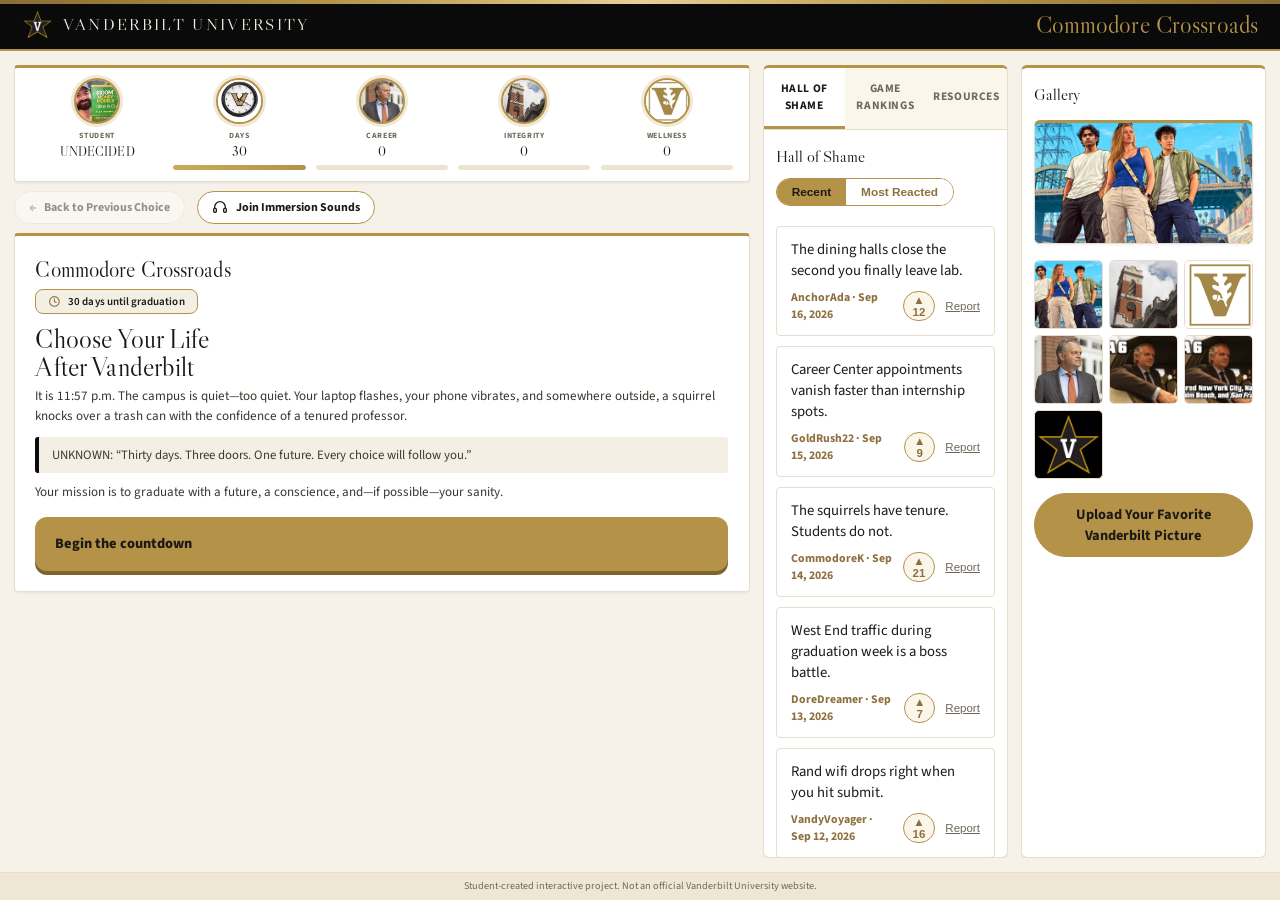
==== commit 8bbc204d: "Restore Commodore Crossroads to pre-migration version (f2761ae). Revert SugarCube migration and Twin" ====
--- a/index.html
+++ b/index.html
@@ -1,119 +1,18 @@
-<!DOCTYPE html>
-<html data-init="no-js">
+<!doctype html>
+<html lang="en">
 <head>
-<meta charset="UTF-8" />
-<title>Commodore Crossroads</title>
+  <meta charset="utf-8">
+  <meta name="viewport" content="width=device-width,initial-scale=1">
   <meta name="theme-color" content="#0a0a0a">
   <meta name="description" content="A choice-driven Vanderbilt career story about ambition, integrity, and wellbeing.">
   <link rel="icon" href="assets/favicon.svg" type="image/svg+xml">
   <link rel="preconnect" href="https://fonts.googleapis.com">
   <link rel="preconnect" href="https://fonts.gstatic.com" crossorigin>
   <link href="https://fonts.googleapis.com/css2?family=Libre+Caslon+Display&family=Libre+Caslon+Text:ital,wght@0,400;0,700;1,400&family=Source+Sans+3:wght@400;500;600;700&display=swap" rel="stylesheet">
-
-<meta name="viewport" content="width=device-width,initial-scale=1" />
-<meta name="application-name" content="SugarCube" />
-<meta name="version" content="2.37.3" />
-<!--
-
-SugarCube (v2.37.3): A free (gratis and libre) story format.
-
-Copyright © 2013–2021 Thomas Michael Edwards <thomasmedwards@gmail.com>.
-All rights reserved.
-
-Redistribution and use in source and binary forms, with or without
-modification, are permitted provided that the following conditions are met:
-
-1. Redistributions of source code must retain the above copyright notice, this
-   list of conditions and the following disclaimer.
-2. Redistributions in binary form must reproduce the above copyright notice,
-   this list of conditions and the following disclaimer in the documentation
-   and/or other materials provided with the distribution.
-
-THIS SOFTWARE IS PROVIDED BY THE COPYRIGHT HOLDERS AND CONTRIBUTORS "AS IS" AND
-ANY EXPRESS OR IMPLIED WARRANTIES, INCLUDING, BUT NOT LIMITED TO, THE IMPLIED
-WARRANTIES OF MERCHANTABILITY AND FITNESS FOR A PARTICULAR PURPOSE ARE
-DISCLAIMED. IN NO EVENT SHALL THE COPYRIGHT OWNER OR CONTRIBUTORS BE LIABLE FOR
-ANY DIRECT, INDIRECT, INCIDENTAL, SPECIAL, EXEMPLARY, OR CONSEQUENTIAL DAMAGES
-(INCLUDING, BUT NOT LIMITED TO, PROCUREMENT OF SUBSTITUTE GOODS OR SERVICES;
-LOSS OF USE, DATA, OR PROFITS; OR BUSINESS INTERRUPTION) HOWEVER CAUSED AND
-ON ANY THEORY OF LIABILITY, WHETHER IN CONTRACT, STRICT LIABILITY, OR TORT
-(INCLUDING NEGLIGENCE OR OTHERWISE) ARISING IN ANY WAY OUT OF THE USE OF THIS
-SOFTWARE, EVEN IF ADVISED OF THE POSSIBILITY OF SUCH DAMAGE.
-
--->
-<script id="script-libraries" type="text/javascript">
-if(document.head&&document.addEventListener&&document.querySelector&&Object.create&&Object.freeze&&JSON){document.documentElement.setAttribute("data-init", "loading");
-/*! @source http://purl.eligrey.com/github/classList.js/blob/1.2.20171210/classList.js */
-"document"in self&&("classList"in document.createElement("_")&&(!document.createElementNS||"classList"in document.createElementNS("http://www.w3.org/2000/svg","g"))||!function(t){"use strict";if("Element"in t){var e="classList",n="prototype",i=t.Element[n],s=Object,r=String[n].trim||function(){return this.replace(/^\s+|\s+$/g,"")},o=Array[n].indexOf||function(t){for(var e=0,n=this.length;n>e;e++)if(e in this&&this[e]===t)return e;return-1},c=function(t,e){this.name=t,this.code=DOMException[t],this.message=e},a=function(t,e){if(""===e)throw new c("SYNTAX_ERR","The token must not be empty.");if(/\s/.test(e))throw new c("INVALID_CHARACTER_ERR","The token must not contain space characters.");return o.call(t,e)},l=function(t){for(var e=r.call(t.getAttribute("class")||""),n=e?e.split(/\s+/):[],i=0,s=n.length;s>i;i++)this.push(n[i]);this._updateClassName=function(){t.setAttribute("class",this.toString())}},u=l[n]=[],h=function(){return new l(this)};if(c[n]=Error[n],u.item=function(t){return this[t]||null},u.contains=function(t){return~a(this,t+"")},u.add=function(){var t,e=arguments,n=0,i=e.length,s=!1;do t=e[n]+"",~a(this,t)||(this.push(t),s=!0);while(++n<i);s&&this._updateClassName()},u.remove=function(){var t,e,n=arguments,i=0,s=n.length,r=!1;do for(t=n[i]+"",e=a(this,t);~e;)this.splice(e,1),r=!0,e=a(this,t);while(++i<s);r&&this._updateClassName()},u.toggle=function(t,e){var n=this.contains(t),i=n?e!==!0&&"remove":e!==!1&&"add";return i&&this[i](t),e===!0||e===!1?e:!n},u.replace=function(t,e){var n=a(t+"");~n&&(this.splice(n,1,e),this._updateClassName())},u.toString=function(){return this.join(" ")},s.defineProperty){var f={get:h,enumerable:!0,configurable:!0};try{s.defineProperty(i,e,f)}catch(p){void 0!==p.number&&-2146823252!==p.number||(f.enumerable=!1,s.defineProperty(i,e,f))}}else s[n].__defineGetter__&&i.__defineGetter__(e,h)}}(self),function(){"use strict";var t=document.createElement("_");if(t.classList.add("c1","c2"),!t.classList.contains("c2")){var e=function(t){var e=DOMTokenList.prototype[t];DOMTokenList.prototype[t]=function(t){var n,i=arguments.length;for(n=0;i>n;n++)t=arguments[n],e.call(this,t)}};e("add"),e("remove")}if(t.classList.toggle("c3",!1),t.classList.contains("c3")){var n=DOMTokenList.prototype.toggle;DOMTokenList.prototype.toggle=function(t,e){return 1 in arguments&&!this.contains(t)==!e?e:n.call(this,t)}}"replace"in document.createElement("_").classList||(DOMTokenList.prototype.replace=function(t,e){var n=this.toString().split(" "),i=n.indexOf(t+"");~i&&(n=n.slice(i),this.remove.apply(this,n),this.add(e),this.add.apply(this,n.slice(1)))}),t=null}());
-/*!
- * https://github.com/es-shims/es5-shim
- * @license es5-shim Copyright 2009-2020 by contributors, MIT License
- * see https://github.com/es-shims/es5-shim/blob/v4.5.14/LICENSE
- */
-(function(t,r){"use strict";if(typeof define==="function"&&define.amd){define(r)}else if(typeof exports==="object"){module.exports=r()}else{t.returnExports=r()}})(this,function(){var t=Array;var r=t.prototype;var e=Object;var n=e.prototype;var i=Function;var a=i.prototype;var o=String;var f=o.prototype;var u=Number;var l=u.prototype;var s=r.slice;var c=r.splice;var v=r.push;var h=r.unshift;var p=r.concat;var y=r.join;var d=a.call;var g=a.apply;var w=Math.max;var b=Math.min;var T=n.toString;var m=typeof Symbol==="function"&&typeof Symbol.toStringTag==="symbol";var D;var S=Function.prototype.toString,x=/^\s*class /,O=function isES6ClassFn(t){try{var r=S.call(t);var e=r.replace(/\/\/.*\n/g,"");var n=e.replace(/\/\*[.\s\S]*\*\//g,"");var i=n.replace(/\n/gm," ").replace(/ {2}/g," ");return x.test(i)}catch(a){return false}},E=function tryFunctionObject(t){try{if(O(t)){return false}S.call(t);return true}catch(r){return false}},j="[object Function]",I="[object GeneratorFunction]",D=function isCallable(t){if(!t){return false}if(typeof t!=="function"&&typeof t!=="object"){return false}if(m){return E(t)}if(O(t)){return false}var r=T.call(t);return r===j||r===I};var M;var U=RegExp.prototype.exec,$=function tryRegexExec(t){try{U.call(t);return true}catch(r){return false}},F="[object RegExp]";M=function isRegex(t){if(typeof t!=="object"){return false}return m?$(t):T.call(t)===F};var N;var C=String.prototype.valueOf,k=function tryStringObject(t){try{C.call(t);return true}catch(r){return false}},A="[object String]";N=function isString(t){if(typeof t==="string"){return true}if(typeof t!=="object"){return false}return m?k(t):T.call(t)===A};var R=e.defineProperty&&function(){try{var t={};e.defineProperty(t,"x",{enumerable:false,value:t});for(var r in t){return false}return t.x===t}catch(n){return false}}();var P=function(t){var r;if(R){r=function(t,r,n,i){if(!i&&r in t){return}e.defineProperty(t,r,{configurable:true,enumerable:false,writable:true,value:n})}}else{r=function(t,r,e,n){if(!n&&r in t){return}t[r]=e}}return function defineProperties(e,n,i){for(var a in n){if(t.call(n,a)){r(e,a,n[a],i)}}}}(n.hasOwnProperty);var J=function isPrimitive(t){var r=typeof t;return t===null||r!=="object"&&r!=="function"};var Y=u.isNaN||function isActualNaN(t){return t!==t};var z={ToInteger:function ToInteger(t){var r=+t;if(Y(r)){r=0}else if(r!==0&&r!==1/0&&r!==-(1/0)){r=(r>0||-1)*Math.floor(Math.abs(r))}return r},ToPrimitive:function ToPrimitive(t){var r,e,n;if(J(t)){return t}e=t.valueOf;if(D(e)){r=e.call(t);if(J(r)){return r}}n=t.toString;if(D(n)){r=n.call(t);if(J(r)){return r}}throw new TypeError},ToObject:function(t){if(t==null){throw new TypeError("can't convert "+t+" to object")}return e(t)},ToUint32:function ToUint32(t){return t>>>0}};var Z=function Empty(){};P(a,{bind:function bind(t){var r=this;if(!D(r)){throw new TypeError("Function.prototype.bind called on incompatible "+r)}var n=s.call(arguments,1);var a;var o=function(){if(this instanceof a){var i=g.call(r,this,p.call(n,s.call(arguments)));if(e(i)===i){return i}return this}else{return g.call(r,t,p.call(n,s.call(arguments)))}};var f=w(0,r.length-n.length);var u=[];for(var l=0;l<f;l++){v.call(u,"$"+l)}a=i("binder","return function ("+y.call(u,",")+"){ return binder.apply(this, arguments); }")(o);if(r.prototype){Z.prototype=r.prototype;a.prototype=new Z;Z.prototype=null}return a}});var G=d.bind(n.hasOwnProperty);var H=d.bind(n.toString);var W=d.bind(s);var B=g.bind(s);if(typeof document==="object"&&document&&document.documentElement){try{W(document.documentElement.childNodes)}catch(X){var L=W;var q=B;W=function arraySliceIE(t){var r=[];var e=t.length;while(e-- >0){r[e]=t[e]}return q(r,L(arguments,1))};B=function arraySliceApplyIE(t,r){return q(W(t),r)}}}var K=d.bind(f.slice);var Q=d.bind(f.split);var V=d.bind(f.indexOf);var _=d.bind(v);var tt=d.bind(n.propertyIsEnumerable);var rt=d.bind(r.sort);var et=t.isArray||function isArray(t){return H(t)==="[object Array]"};var nt=[].unshift(0)!==1;P(r,{unshift:function(){h.apply(this,arguments);return this.length}},nt);P(t,{isArray:et});var it=e("a");var at=it[0]!=="a"||!(0 in it);var ot=function properlyBoxed(t){var r=true;var e=true;var n=false;if(t){try{t.call("foo",function(t,e,n){if(typeof n!=="object"){r=false}});t.call([1],function(){"use strict";e=typeof this==="string"},"x")}catch(i){n=true}}return!!t&&!n&&r&&e};P(r,{forEach:function forEach(t){var r=z.ToObject(this);var e=at&&N(this)?Q(this,""):r;var n=-1;var i=z.ToUint32(e.length);var a;if(arguments.length>1){a=arguments[1]}if(!D(t)){throw new TypeError("Array.prototype.forEach callback must be a function")}while(++n<i){if(n in e){if(typeof a==="undefined"){t(e[n],n,r)}else{t.call(a,e[n],n,r)}}}}},!ot(r.forEach));P(r,{map:function map(r){var e=z.ToObject(this);var n=at&&N(this)?Q(this,""):e;var i=z.ToUint32(n.length);var a=t(i);var o;if(arguments.length>1){o=arguments[1]}if(!D(r)){throw new TypeError("Array.prototype.map callback must be a function")}for(var f=0;f<i;f++){if(f in n){if(typeof o==="undefined"){a[f]=r(n[f],f,e)}else{a[f]=r.call(o,n[f],f,e)}}}return a}},!ot(r.map));P(r,{filter:function filter(t){var r=z.ToObject(this);var e=at&&N(this)?Q(this,""):r;var n=z.ToUint32(e.length);var i=[];var a;var o;if(arguments.length>1){o=arguments[1]}if(!D(t)){throw new TypeError("Array.prototype.filter callback must be a function")}for(var f=0;f<n;f++){if(f in e){a=e[f];if(typeof o==="undefined"?t(a,f,r):t.call(o,a,f,r)){_(i,a)}}}return i}},!ot(r.filter));P(r,{every:function every(t){var r=z.ToObject(this);var e=at&&N(this)?Q(this,""):r;var n=z.ToUint32(e.length);var i;if(arguments.length>1){i=arguments[1]}if(!D(t)){throw new TypeError("Array.prototype.every callback must be a function")}for(var a=0;a<n;a++){if(a in e&&!(typeof i==="undefined"?t(e[a],a,r):t.call(i,e[a],a,r))){return false}}return true}},!ot(r.every));P(r,{some:function some(t){var r=z.ToObject(this);var e=at&&N(this)?Q(this,""):r;var n=z.ToUint32(e.length);var i;if(arguments.length>1){i=arguments[1]}if(!D(t)){throw new TypeError("Array.prototype.some callback must be a function")}for(var a=0;a<n;a++){if(a in e&&(typeof i==="undefined"?t(e[a],a,r):t.call(i,e[a],a,r))){return true}}return false}},!ot(r.some));var ft=false;if(r.reduce){ft=typeof r.reduce.call("es5",function(t,r,e,n){return n})==="object"}P(r,{reduce:function reduce(t){var r=z.ToObject(this);var e=at&&N(this)?Q(this,""):r;var n=z.ToUint32(e.length);if(!D(t)){throw new TypeError("Array.prototype.reduce callback must be a function")}if(n===0&&arguments.length===1){throw new TypeError("reduce of empty array with no initial value")}var i=0;var a;if(arguments.length>=2){a=arguments[1]}else{do{if(i in e){a=e[i++];break}if(++i>=n){throw new TypeError("reduce of empty array with no initial value")}}while(true)}for(;i<n;i++){if(i in e){a=t(a,e[i],i,r)}}return a}},!ft);var ut=false;if(r.reduceRight){ut=typeof r.reduceRight.call("es5",function(t,r,e,n){return n})==="object"}P(r,{reduceRight:function reduceRight(t){var r=z.ToObject(this);var e=at&&N(this)?Q(this,""):r;var n=z.ToUint32(e.length);if(!D(t)){throw new TypeError("Array.prototype.reduceRight callback must be a function")}if(n===0&&arguments.length===1){throw new TypeError("reduceRight of empty array with no initial value")}var i;var a=n-1;if(arguments.length>=2){i=arguments[1]}else{do{if(a in e){i=e[a--];break}if(--a<0){throw new TypeError("reduceRight of empty array with no initial value")}}while(true)}if(a<0){return i}do{if(a in e){i=t(i,e[a],a,r)}}while(a--);return i}},!ut);var lt=r.indexOf&&[0,1].indexOf(1,2)!==-1;P(r,{indexOf:function indexOf(t){var r=at&&N(this)?Q(this,""):z.ToObject(this);var e=z.ToUint32(r.length);if(e===0){return-1}var n=0;if(arguments.length>1){n=z.ToInteger(arguments[1])}n=n>=0?n:w(0,e+n);for(;n<e;n++){if(n in r&&r[n]===t){return n}}return-1}},lt);var st=r.lastIndexOf&&[0,1].lastIndexOf(0,-3)!==-1;P(r,{lastIndexOf:function lastIndexOf(t){var r=at&&N(this)?Q(this,""):z.ToObject(this);var e=z.ToUint32(r.length);if(e===0){return-1}var n=e-1;if(arguments.length>1){n=b(n,z.ToInteger(arguments[1]))}n=n>=0?n:e-Math.abs(n);for(;n>=0;n--){if(n in r&&t===r[n]){return n}}return-1}},st);var ct=function(){var t=[1,2];var r=t.splice();return t.length===2&&et(r)&&r.length===0}();P(r,{splice:function splice(t,r){if(arguments.length===0){return[]}else{return c.apply(this,arguments)}}},!ct);var vt=function(){var t={};r.splice.call(t,0,0,1);return t.length===1}();P(r,{splice:function splice(t,r){if(arguments.length===0){return[]}var e=arguments;this.length=w(z.ToInteger(this.length),0);if(arguments.length>0&&typeof r!=="number"){e=W(arguments);if(e.length<2){_(e,this.length-t)}else{e[1]=z.ToInteger(r)}}return c.apply(this,e)}},!vt);var ht=function(){var r=new t(1e5);r[8]="x";r.splice(1,1);return r.indexOf("x")===7}();var pt=function(){var t=256;var r=[];r[t]="a";r.splice(t+1,0,"b");return r[t]==="a"}();P(r,{splice:function splice(t,r){var e=z.ToObject(this);var n=[];var i=z.ToUint32(e.length);var a=z.ToInteger(t);var f=a<0?w(i+a,0):b(a,i);var u=arguments.length===0?0:arguments.length===1?i-f:b(w(z.ToInteger(r),0),i-f);var l=0;var s;while(l<u){s=o(f+l);if(G(e,s)){n[l]=e[s]}l+=1}var c=W(arguments,2);var v=c.length;var h;if(v<u){l=f;var p=i-u;while(l<p){s=o(l+u);h=o(l+v);if(G(e,s)){e[h]=e[s]}else{delete e[h]}l+=1}l=i;var y=i-u+v;while(l>y){delete e[l-1];l-=1}}else if(v>u){l=i-u;while(l>f){s=o(l+u-1);h=o(l+v-1);if(G(e,s)){e[h]=e[s]}else{delete e[h]}l-=1}}l=f;for(var d=0;d<c.length;++d){e[l]=c[d];l+=1}e.length=i-u+v;return n}},!ht||!pt);var yt=r.join;var dt;try{dt=Array.prototype.join.call("123",",")!=="1,2,3"}catch(X){dt=true}if(dt){P(r,{join:function join(t){var r=typeof t==="undefined"?",":t;return yt.call(N(this)?Q(this,""):this,r)}},dt)}var gt=[1,2].join(undefined)!=="1,2";if(gt){P(r,{join:function join(t){var r=typeof t==="undefined"?",":t;return yt.call(this,r)}},gt)}var wt=function push(t){var r=z.ToObject(this);var e=z.ToUint32(r.length);var n=0;while(n<arguments.length){r[e+n]=arguments[n];n+=1}r.length=e+n;return e+n};var bt=function(){var t={};var r=Array.prototype.push.call(t,undefined);return r!==1||t.length!==1||typeof t[0]!=="undefined"||!G(t,0)}();P(r,{push:function push(t){if(et(this)){return v.apply(this,arguments)}return wt.apply(this,arguments)}},bt);var Tt=function(){var t=[];var r=t.push(undefined);return r!==1||t.length!==1||typeof t[0]!=="undefined"||!G(t,0)}();P(r,{push:wt},Tt);P(r,{slice:function(t,r){var e=N(this)?Q(this,""):this;return B(e,arguments)}},at);var mt=function(){try{[1,2].sort(null)}catch(t){try{[1,2].sort({})}catch(r){return false}}return true}();var Dt=function(){try{[1,2].sort(/a/);return false}catch(t){}return true}();var St=function(){try{[1,2].sort(undefined);return true}catch(t){}return false}();P(r,{sort:function sort(t){if(typeof t==="undefined"){return rt(this)}if(!D(t)){throw new TypeError("Array.prototype.sort callback must be a function")}return rt(this,t)}},mt||!St||!Dt);var xt=!tt({toString:null},"toString");var Ot=tt(function(){},"prototype");var Et=!G("x","0");var jt=function(t){var r=t.constructor;return r&&r.prototype===t};var It={$applicationCache:true,$console:true,$external:true,$frame:true,$frameElement:true,$frames:true,$innerHeight:true,$innerWidth:true,$onmozfullscreenchange:true,$onmozfullscreenerror:true,$outerHeight:true,$outerWidth:true,$pageXOffset:true,$pageYOffset:true,$parent:true,$scrollLeft:true,$scrollTop:true,$scrollX:true,$scrollY:true,$self:true,$webkitIndexedDB:true,$webkitStorageInfo:true,$window:true,$width:true,$height:true,$top:true,$localStorage:true};var Mt=function(){if(typeof window==="undefined"){return false}for(var t in window){try{if(!It["$"+t]&&G(window,t)&&window[t]!==null&&typeof window[t]==="object"){jt(window[t])}}catch(r){return true}}return false}();var Ut=function(t){if(typeof window==="undefined"||!Mt){return jt(t)}try{return jt(t)}catch(r){return false}};var $t=["toString","toLocaleString","valueOf","hasOwnProperty","isPrototypeOf","propertyIsEnumerable","constructor"];var Ft=$t.length;var Nt=function isArguments(t){return H(t)==="[object Arguments]"};var Ct=function isArguments(t){return t!==null&&typeof t==="object"&&typeof t.length==="number"&&t.length>=0&&!et(t)&&D(t.callee)};var kt=Nt(arguments)?Nt:Ct;P(e,{keys:function keys(t){var r=D(t);var e=kt(t);var n=t!==null&&typeof t==="object";var i=n&&N(t);if(!n&&!r&&!e){throw new TypeError("Object.keys called on a non-object")}var a=[];var f=Ot&&r;if(i&&Et||e){for(var u=0;u<t.length;++u){_(a,o(u))}}if(!e){for(var l in t){if(!(f&&l==="prototype")&&G(t,l)){_(a,o(l))}}}if(xt){var s=Ut(t);for(var c=0;c<Ft;c++){var v=$t[c];if(!(s&&v==="constructor")&&G(t,v)){_(a,v)}}}return a}});var At=e.keys&&function(){return e.keys(arguments).length===2}(1,2);var Rt=e.keys&&function(){var t=e.keys(arguments);return arguments.length!==1||t.length!==1||t[0]!==1}(1);var Pt=e.keys;P(e,{keys:function keys(t){if(kt(t)){return Pt(W(t))}else{return Pt(t)}}},!At||Rt);var Jt=new Date(-0xc782b5b342b24).getUTCMonth()!==0;var Yt=new Date(-0x55d318d56a724);var zt=new Date(14496624e5);var Zt=Yt.toUTCString()!=="Mon, 01 Jan -45875 11:59:59 GMT";var Gt;var Ht;var Wt=Yt.getTimezoneOffset();if(Wt<-720){Gt=Yt.toDateString()!=="Tue Jan 02 -45875";Ht=!/^Thu Dec 10 2015 \d\d:\d\d:\d\d GMT[-+]\d\d\d\d(?: |$)/.test(String(zt))}else{Gt=Yt.toDateString()!=="Mon Jan 01 -45875";Ht=!/^Wed Dec 09 2015 \d\d:\d\d:\d\d GMT[-+]\d\d\d\d(?: |$)/.test(String(zt))}var Bt=d.bind(Date.prototype.getFullYear);var Xt=d.bind(Date.prototype.getMonth);var Lt=d.bind(Date.prototype.getDate);var qt=d.bind(Date.prototype.getUTCFullYear);var Kt=d.bind(Date.prototype.getUTCMonth);var Qt=d.bind(Date.prototype.getUTCDate);var Vt=d.bind(Date.prototype.getUTCDay);var _t=d.bind(Date.prototype.getUTCHours);var tr=d.bind(Date.prototype.getUTCMinutes);var rr=d.bind(Date.prototype.getUTCSeconds);var er=d.bind(Date.prototype.getUTCMilliseconds);var nr=["Sun","Mon","Tue","Wed","Thu","Fri","Sat"];var ir=["Jan","Feb","Mar","Apr","May","Jun","Jul","Aug","Sep","Oct","Nov","Dec"];var ar=function daysInMonth(t,r){return Lt(new Date(r,t,0))};P(Date.prototype,{getFullYear:function getFullYear(){if(!this||!(this instanceof Date)){throw new TypeError("this is not a Date object.")}var t=Bt(this);if(t<0&&Xt(this)>11){return t+1}return t},getMonth:function getMonth(){if(!this||!(this instanceof Date)){throw new TypeError("this is not a Date object.")}var t=Bt(this);var r=Xt(this);if(t<0&&r>11){return 0}return r},getDate:function getDate(){if(!this||!(this instanceof Date)){throw new TypeError("this is not a Date object.")}var t=Bt(this);var r=Xt(this);var e=Lt(this);if(t<0&&r>11){if(r===12){return e}var n=ar(0,t+1);return n-e+1}return e},getUTCFullYear:function getUTCFullYear(){if(!this||!(this instanceof Date)){throw new TypeError("this is not a Date object.")}var t=qt(this);if(t<0&&Kt(this)>11){return t+1}return t},getUTCMonth:function getUTCMonth(){if(!this||!(this instanceof Date)){throw new TypeError("this is not a Date object.")}var t=qt(this);var r=Kt(this);if(t<0&&r>11){return 0}return r},getUTCDate:function getUTCDate(){if(!this||!(this instanceof Date)){throw new TypeError("this is not a Date object.")}var t=qt(this);var r=Kt(this);var e=Qt(this);if(t<0&&r>11){if(r===12){return e}var n=ar(0,t+1);return n-e+1}return e}},Jt);P(Date.prototype,{toUTCString:function toUTCString(){if(!this||!(this instanceof Date)){throw new TypeError("this is not a Date object.")}var t=Vt(this);var r=Qt(this);var e=Kt(this);var n=qt(this);var i=_t(this);var a=tr(this);var o=rr(this);return nr[t]+", "+(r<10?"0"+r:r)+" "+ir[e]+" "+n+" "+(i<10?"0"+i:i)+":"+(a<10?"0"+a:a)+":"+(o<10?"0"+o:o)+" GMT"}},Jt||Zt);P(Date.prototype,{toDateString:function toDateString(){if(!this||!(this instanceof Date)){throw new TypeError("this is not a Date object.")}var t=this.getDay();var r=this.getDate();var e=this.getMonth();var n=this.getFullYear();return nr[t]+" "+ir[e]+" "+(r<10?"0"+r:r)+" "+n}},Jt||Gt);if(Jt||Ht){Date.prototype.toString=function toString(){if(!this||!(this instanceof Date)){throw new TypeError("this is not a Date object.")}var t=this.getDay();var r=this.getDate();var e=this.getMonth();var n=this.getFullYear();var i=this.getHours();var a=this.getMinutes();var o=this.getSeconds();var f=this.getTimezoneOffset();var u=Math.floor(Math.abs(f)/60);var l=Math.floor(Math.abs(f)%60);return nr[t]+" "+ir[e]+" "+(r<10?"0"+r:r)+" "+n+" "+(i<10?"0"+i:i)+":"+(a<10?"0"+a:a)+":"+(o<10?"0"+o:o)+" GMT"+(f>0?"-":"+")+(u<10?"0"+u:u)+(l<10?"0"+l:l)};if(R){e.defineProperty(Date.prototype,"toString",{configurable:true,enumerable:false,writable:true})}}var or=-621987552e5;var fr="-000001";var ur=Date.prototype.toISOString&&new Date(or).toISOString().indexOf(fr)===-1;var lr=Date.prototype.toISOString&&new Date(-1).toISOString()!=="1969-12-31T23:59:59.999Z";var sr=d.bind(Date.prototype.getTime);P(Date.prototype,{toISOString:function toISOString(){if(!isFinite(this)||!isFinite(sr(this))){throw new RangeError("Date.prototype.toISOString called on non-finite value.")}var t=qt(this);var r=Kt(this);t+=Math.floor(r/12);r=(r%12+12)%12;var e=[r+1,Qt(this),_t(this),tr(this),rr(this)];t=(t<0?"-":t>9999?"+":"")+K("00000"+Math.abs(t),0<=t&&t<=9999?-4:-6);for(var n=0;n<e.length;++n){e[n]=K("00"+e[n],-2)}return t+"-"+W(e,0,2).join("-")+"T"+W(e,2).join(":")+"."+K("000"+er(this),-3)+"Z"}},ur||lr);var cr=function(){try{return Date.prototype.toJSON&&new Date(NaN).toJSON()===null&&new Date(or).toJSON().indexOf(fr)!==-1&&Date.prototype.toJSON.call({toISOString:function(){return true}})}catch(t){return false}}();if(!cr){Date.prototype.toJSON=function toJSON(t){var r=e(this);var n=z.ToPrimitive(r);if(typeof n==="number"&&!isFinite(n)){return null}var i=r.toISOString;if(!D(i)){throw new TypeError("toISOString property is not callable")}return i.call(r)}}var vr=Date.parse("+033658-09-27T01:46:40.000Z")===1e15;var hr=!isNaN(Date.parse("2012-04-04T24:00:00.500Z"))||!isNaN(Date.parse("2012-11-31T23:59:59.000Z"))||!isNaN(Date.parse("2012-12-31T23:59:60.000Z"));var pr=isNaN(Date.parse("2000-01-01T00:00:00.000Z"));if(pr||hr||!vr){var yr=Math.pow(2,31)-1;var dr=Y(new Date(1970,0,1,0,0,0,yr+1).getTime());Date=function(t){var r=function Date(e,n,i,a,f,u,l){var s=arguments.length;var c;if(this instanceof t){var v=u;var h=l;if(dr&&s>=7&&l>yr){var p=Math.floor(l/yr)*yr;var y=Math.floor(p/1e3);v+=y;h-=y*1e3}c=s===1&&o(e)===e?new t(r.parse(e)):s>=7?new t(e,n,i,a,f,v,h):s>=6?new t(e,n,i,a,f,v):s>=5?new t(e,n,i,a,f):s>=4?new t(e,n,i,a):s>=3?new t(e,n,i):s>=2?new t(e,n):s>=1?new t(e instanceof t?+e:e):new t}else{c=t.apply(this,arguments)}if(!J(c)){P(c,{constructor:r},true)}return c};var e=new RegExp("^"+"(\\d{4}|[+-]\\d{6})"+"(?:-(\\d{2})"+"(?:-(\\d{2})"+"(?:"+"T(\\d{2})"+":(\\d{2})"+"(?:"+":(\\d{2})"+"(?:(\\.\\d{1,}))?"+")?"+"("+"Z|"+"(?:"+"([-+])"+"(\\d{2})"+":(\\d{2})"+")"+")?)?)?)?"+"$");var n=[0,31,59,90,120,151,181,212,243,273,304,334,365];var i=function dayFromMonth(t,r){var e=r>1?1:0;return n[r]+Math.floor((t-1969+e)/4)-Math.floor((t-1901+e)/100)+Math.floor((t-1601+e)/400)+365*(t-1970)};var a=function toUTC(r){var e=0;var n=r;if(dr&&n>yr){var i=Math.floor(n/yr)*yr;var a=Math.floor(i/1e3);e+=a;n-=a*1e3}return u(new t(1970,0,1,0,0,e,n))};for(var f in t){if(G(t,f)){r[f]=t[f]}}P(r,{now:t.now,UTC:t.UTC},true);r.prototype=t.prototype;P(r.prototype,{constructor:r},true);var l=function parse(r){var n=e.exec(r);if(n){var o=u(n[1]),f=u(n[2]||1)-1,l=u(n[3]||1)-1,s=u(n[4]||0),c=u(n[5]||0),v=u(n[6]||0),h=Math.floor(u(n[7]||0)*1e3),p=Boolean(n[4]&&!n[8]),y=n[9]==="-"?1:-1,d=u(n[10]||0),g=u(n[11]||0),w;var b=c>0||v>0||h>0;if(s<(b?24:25)&&c<60&&v<60&&h<1e3&&f>-1&&f<12&&d<24&&g<60&&l>-1&&l<i(o,f+1)-i(o,f)){w=((i(o,f)+l)*24+s+d*y)*60;w=((w+c+g*y)*60+v)*1e3+h;if(p){w=a(w)}if(-864e13<=w&&w<=864e13){return w}}return NaN}return t.parse.apply(this,arguments)};P(r,{parse:l});return r}(Date)}if(!Date.now){Date.now=function now(){return(new Date).getTime()}}var gr=l.toFixed&&(8e-5.toFixed(3)!=="0.000"||.9.toFixed(0)!=="1"||1.255.toFixed(2)!=="1.25"||(1000000000000000128).toFixed(0)!=="1000000000000000128");var wr={base:1e7,size:6,data:[0,0,0,0,0,0],multiply:function multiply(t,r){var e=-1;var n=r;while(++e<wr.size){n+=t*wr.data[e];wr.data[e]=n%wr.base;n=Math.floor(n/wr.base)}},divide:function divide(t){var r=wr.size;var e=0;while(--r>=0){e+=wr.data[r];wr.data[r]=Math.floor(e/t);e=e%t*wr.base}},numToString:function numToString(){var t=wr.size;var r="";while(--t>=0){if(r!==""||t===0||wr.data[t]!==0){var e=o(wr.data[t]);if(r===""){r=e}else{r+=K("0000000",0,7-e.length)+e}}}return r},pow:function pow(t,r,e){return r===0?e:r%2===1?pow(t,r-1,e*t):pow(t*t,r/2,e)},log:function log(t){var r=0;var e=t;while(e>=4096){r+=12;e/=4096}while(e>=2){r+=1;e/=2}return r}};var br=function toFixed(t){var r,e,n,i,a,f,l,s;r=u(t);r=Y(r)?0:Math.floor(r);if(r<0||r>20){throw new RangeError("Number.toFixed called with invalid number of decimals")}e=u(this);if(Y(e)){return"NaN"}if(e<=-1e21||e>=1e21){return o(e)}n="";if(e<0){n="-";e=-e}i="0";if(e>1e-21){a=wr.log(e*wr.pow(2,69,1))-69;f=a<0?e*wr.pow(2,-a,1):e/wr.pow(2,a,1);f*=4503599627370496;a=52-a;if(a>0){wr.multiply(0,f);l=r;while(l>=7){wr.multiply(1e7,0);l-=7}wr.multiply(wr.pow(10,l,1),0);l=a-1;while(l>=23){wr.divide(1<<23);l-=23}wr.divide(1<<l);wr.multiply(1,1);wr.divide(2);i=wr.numToString()}else{wr.multiply(0,f);wr.multiply(1<<-a,0);i=wr.numToString()+K("0.00000000000000000000",2,2+r)}}if(r>0){s=i.length;if(s<=r){i=n+K("0.0000000000000000000",0,r-s+2)+i}else{i=n+K(i,0,s-r)+"."+K(i,s-r)}}else{i=n+i}return i};P(l,{toFixed:br},gr);var Tr=function(){try{return 1..toPrecision(undefined)==="1"}catch(t){return true}}();var mr=l.toPrecision;P(l,{toPrecision:function toPrecision(t){return typeof t==="undefined"?mr.call(this):mr.call(this,t)}},Tr);if("ab".split(/(?:ab)*/).length!==2||".".split(/(.?)(.?)/).length!==4||"tesst".split(/(s)*/)[1]==="t"||"test".split(/(?:)/,-1).length!==4||"".split(/.?/).length||".".split(/()()/).length>1){(function(){var t=typeof/()??/.exec("")[1]==="undefined";var r=Math.pow(2,32)-1;f.split=function(e,n){var i=String(this);if(typeof e==="undefined"&&n===0){return[]}if(!M(e)){return Q(this,e,n)}var a=[];var o=(e.ignoreCase?"i":"")+(e.multiline?"m":"")+(e.unicode?"u":"")+(e.sticky?"y":""),f=0,u,l,s,c;var h=new RegExp(e.source,o+"g");if(!t){u=new RegExp("^"+h.source+"$(?!\\s)",o)}var p=typeof n==="undefined"?r:z.ToUint32(n);l=h.exec(i);while(l){s=l.index+l[0].length;if(s>f){_(a,K(i,f,l.index));if(!t&&l.length>1){l[0].replace(u,function(){for(var t=1;t<arguments.length-2;t++){if(typeof arguments[t]==="undefined"){l[t]=void 0}}})}if(l.length>1&&l.index<i.length){v.apply(a,W(l,1))}c=l[0].length;f=s;if(a.length>=p){break}}if(h.lastIndex===l.index){h.lastIndex++}l=h.exec(i)}if(f===i.length){if(c||!h.test("")){_(a,"")}}else{_(a,K(i,f))}return a.length>p?W(a,0,p):a}})()}else if("0".split(void 0,0).length){f.split=function split(t,r){if(typeof t==="undefined"&&r===0){return[]}return Q(this,t,r)}}var Dr=f.replace;var Sr=function(){var t=[];"x".replace(/x(.)?/g,function(r,e){_(t,e)});return t.length===1&&typeof t[0]==="undefined"}();if(!Sr){f.replace=function replace(t,r){var e=D(r);var n=M(t)&&/\)[*?]/.test(t.source);if(!e||!n){return Dr.call(this,t,r)}else{var i=function(e){var n=arguments.length;var i=t.lastIndex;t.lastIndex=0;var a=t.exec(e)||[];t.lastIndex=i;_(a,arguments[n-2],arguments[n-1]);return r.apply(this,a)};return Dr.call(this,t,i)}}}var xr=f.substr;var Or="".substr&&"0b".substr(-1)!=="b";P(f,{substr:function substr(t,r){var e=t;if(t<0){e=w(this.length+t,0)}return xr.call(this,e,r)}},Or);var Er="\t\n\x0B\f\r \xa0\u1680\u2000\u2001\u2002\u2003"+"\u2004\u2005\u2006\u2007\u2008\u2009\u200a\u202f\u205f\u3000\u2028"+"\u2029\ufeff";var jr="\u200b";var Ir="["+Er+"]";var Mr=new RegExp("^"+Ir+Ir+"*");var Ur=new RegExp(Ir+Ir+"*$");var $r=f.trim&&(Er.trim()||!jr.trim());P(f,{trim:function trim(){if(typeof this==="undefined"||this===null){throw new TypeError("can't convert "+this+" to object")}return o(this).replace(Mr,"").replace(Ur,"")}},$r);var Fr=d.bind(String.prototype.trim);var Nr=f.lastIndexOf&&"abc\u3042\u3044".lastIndexOf("\u3042\u3044",2)!==-1;P(f,{lastIndexOf:function lastIndexOf(t){if(typeof this==="undefined"||this===null){throw new TypeError("can't convert "+this+" to object")}var r=o(this);var e=o(t);var n=arguments.length>1?u(arguments[1]):NaN;var i=Y(n)?Infinity:z.ToInteger(n);var a=b(w(i,0),r.length);var f=e.length;var l=a+f;while(l>0){l=w(0,l-f);var s=V(K(r,l,a+f),e);if(s!==-1){return l+s}}return-1}},Nr);var Cr=f.lastIndexOf;P(f,{lastIndexOf:function lastIndexOf(t){return Cr.apply(this,arguments)}},f.lastIndexOf.length!==1);if(parseInt(Er+"08")!==8||parseInt(Er+"0x16")!==22){parseInt=function(t){var r=/^[-+]?0[xX]/;return function parseInt(e,n){if(typeof e==="symbol"){""+e}var i=Fr(String(e));var a=u(n)||(r.test(i)?16:10);return t(i,a)}}(parseInt)}if(1/parseFloat("-0")!==-Infinity){parseFloat=function(t){return function parseFloat(r){var e=Fr(String(r));var n=t(e);return n===0&&K(e,0,1)==="-"?-0:n}}(parseFloat)}if(String(new RangeError("test"))!=="RangeError: test"){var kr=function toString(){if(typeof this==="undefined"||this===null){throw new TypeError("can't convert "+this+" to object")}var t=this.name;if(typeof t==="undefined"){t="Error"}else if(typeof t!=="string"){t=o(t)}var r=this.message;if(typeof r==="undefined"){r=""}else if(typeof r!=="string"){r=o(r)}if(!t){return r}if(!r){return t}return t+": "+r};Error.prototype.toString=kr}if(R){var Ar=function(t,r){if(tt(t,r)){var e=Object.getOwnPropertyDescriptor(t,r);if(e.configurable){e.enumerable=false;Object.defineProperty(t,r,e)}}};Ar(Error.prototype,"message");if(Error.prototype.message!==""){Error.prototype.message=""}Ar(Error.prototype,"name")}if(String(/a/gim)!=="/a/gim"){var Rr=function toString(){var t="/"+this.source+"/";if(this.global){t+="g"}if(this.ignoreCase){t+="i"}if(this.multiline){t+="m"}return t};RegExp.prototype.toString=Rr}});
-/*!
- * https://github.com/paulmillr/es6-shim
- * @license es6-shim Copyright 2013-2016 by Paul Miller (http://paulmillr.com)
- *   and contributors,  MIT License
- * es6-shim: v0.35.4
- * see https://github.com/paulmillr/es6-shim/blob/0.35.4/LICENSE
- * Details and documentation:
- * https://github.com/paulmillr/es6-shim/
- */
-(function(e,t){if(typeof define==="function"&&define.amd){define(t)}else if(typeof exports==="object"){module.exports=t()}else{e.returnExports=t()}})(this,function(){"use strict";var e=Function.call.bind(Function.apply);var t=Function.call.bind(Function.call);var r=Array.isArray;var n=Object.keys;var o=function notThunker(t){return function notThunk(){return!e(t,this,arguments)}};var i=function(e){try{e();return false}catch(t){return true}};var a=function valueOrFalseIfThrows(e){try{return e()}catch(t){return false}};var u=o(i);var f=function(){return!i(function(){return Object.defineProperty({},"x",{get:function(){}})})};var s=!!Object.defineProperty&&f();var c=function foo(){}.name==="foo";var l=Function.call.bind(Array.prototype.forEach);var p=Function.call.bind(Array.prototype.reduce);var v=Function.call.bind(Array.prototype.filter);var y=Function.call.bind(Array.prototype.some);var h=function(e,t,r,n){if(!n&&t in e){return}if(s){Object.defineProperty(e,t,{configurable:true,enumerable:false,writable:true,value:r})}else{e[t]=r}};var b=function(e,t,r){l(n(t),function(n){var o=t[n];h(e,n,o,!!r)})};var g=Function.call.bind(Object.prototype.toString);var d=typeof/abc/==="function"?function IsCallableSlow(e){return typeof e==="function"&&g(e)==="[object Function]"}:function IsCallableFast(e){return typeof e==="function"};var m={getter:function(e,t,r){if(!s){throw new TypeError("getters require true ES5 support")}Object.defineProperty(e,t,{configurable:true,enumerable:false,get:r})},proxy:function(e,t,r){if(!s){throw new TypeError("getters require true ES5 support")}var n=Object.getOwnPropertyDescriptor(e,t);Object.defineProperty(r,t,{configurable:n.configurable,enumerable:n.enumerable,get:function getKey(){return e[t]},set:function setKey(r){e[t]=r}})},redefine:function(e,t,r){if(s){var n=Object.getOwnPropertyDescriptor(e,t);n.value=r;Object.defineProperty(e,t,n)}else{e[t]=r}},defineByDescriptor:function(e,t,r){if(s){Object.defineProperty(e,t,r)}else if("value"in r){e[t]=r.value}},preserveToString:function(e,t){if(t&&d(t.toString)){h(e,"toString",t.toString.bind(t),true)}}};var O=Object.create||function(e,t){var r=function Prototype(){};r.prototype=e;var o=new r;if(typeof t!=="undefined"){n(t).forEach(function(e){m.defineByDescriptor(o,e,t[e])})}return o};var w=function(e,t){if(!Object.setPrototypeOf){return false}return a(function(){var r=function Subclass(t){var r=new e(t);Object.setPrototypeOf(r,Subclass.prototype);return r};Object.setPrototypeOf(r,e);r.prototype=O(e.prototype,{constructor:{value:r}});return t(r)})};var j=function(){if(typeof self!=="undefined"){return self}if(typeof window!=="undefined"){return window}if(typeof global!=="undefined"){return global}throw new Error("unable to locate global object")};var S=j();var T=S.isFinite;var I=Function.call.bind(String.prototype.indexOf);var E=Function.apply.bind(Array.prototype.indexOf);var P=Function.call.bind(Array.prototype.concat);var C=Function.call.bind(String.prototype.slice);var M=Function.call.bind(Array.prototype.push);var x=Function.apply.bind(Array.prototype.push);var N=Function.call.bind(Array.prototype.shift);var A=Math.max;var R=Math.min;var _=Math.floor;var k=Math.abs;var L=Math.exp;var F=Math.log;var D=Math.sqrt;var z=Function.call.bind(Object.prototype.hasOwnProperty);var q;var W=function(){};var G=S.Map;var H=G&&G.prototype["delete"];var V=G&&G.prototype.get;var B=G&&G.prototype.has;var U=G&&G.prototype.set;var $=S.Symbol||{};var J=$.species||"@@species";var X=Number.isNaN||function isNaN(e){return e!==e};var K=Number.isFinite||function isFinite(e){return typeof e==="number"&&T(e)};var Z=d(Math.sign)?Math.sign:function sign(e){var t=Number(e);if(t===0){return t}if(X(t)){return t}return t<0?-1:1};var Y=function log1p(e){var t=Number(e);if(t<-1||X(t)){return NaN}if(t===0||t===Infinity){return t}if(t===-1){return-Infinity}return 1+t-1===0?t:t*(F(1+t)/(1+t-1))};var Q=function isArguments(e){return g(e)==="[object Arguments]"};var ee=function isArguments(e){return e!==null&&typeof e==="object"&&typeof e.length==="number"&&e.length>=0&&g(e)!=="[object Array]"&&g(e.callee)==="[object Function]"};var te=Q(arguments)?Q:ee;var re={primitive:function(e){return e===null||typeof e!=="function"&&typeof e!=="object"},string:function(e){return g(e)==="[object String]"},regex:function(e){return g(e)==="[object RegExp]"},symbol:function(e){return typeof S.Symbol==="function"&&typeof e==="symbol"}};var ne=function overrideNative(e,t,r){var n=e[t];h(e,t,r,true);m.preserveToString(e[t],n)};var oe=typeof $==="function"&&typeof $["for"]==="function"&&re.symbol($());var ie=re.symbol($.iterator)?$.iterator:"_es6-shim iterator_";if(S.Set&&typeof(new S.Set)["@@iterator"]==="function"){ie="@@iterator"}if(!S.Reflect){h(S,"Reflect",{},true)}var ae=S.Reflect;var ue=String;var fe=typeof document==="undefined"||!document?null:document.all;var se=fe==null?function isNullOrUndefined(e){return e==null}:function isNullOrUndefinedAndNotDocumentAll(e){return e==null&&e!==fe};var ce={Call:function Call(t,r){var n=arguments.length>2?arguments[2]:[];if(!ce.IsCallable(t)){throw new TypeError(t+" is not a function")}return e(t,r,n)},RequireObjectCoercible:function(e,t){if(se(e)){throw new TypeError(t||"Cannot call method on "+e)}return e},TypeIsObject:function(e){if(e===void 0||e===null||e===true||e===false){return false}return typeof e==="function"||typeof e==="object"||e===fe},ToObject:function(e,t){return Object(ce.RequireObjectCoercible(e,t))},IsCallable:d,IsConstructor:function(e){return ce.IsCallable(e)},ToInt32:function(e){return ce.ToNumber(e)>>0},ToUint32:function(e){return ce.ToNumber(e)>>>0},ToNumber:function(e){if(g(e)==="[object Symbol]"){throw new TypeError("Cannot convert a Symbol value to a number")}return+e},ToInteger:function(e){var t=ce.ToNumber(e);if(X(t)){return 0}if(t===0||!K(t)){return t}return(t>0?1:-1)*_(k(t))},ToLength:function(e){var t=ce.ToInteger(e);if(t<=0){return 0}if(t>Number.MAX_SAFE_INTEGER){return Number.MAX_SAFE_INTEGER}return t},SameValue:function(e,t){if(e===t){if(e===0){return 1/e===1/t}return true}return X(e)&&X(t)},SameValueZero:function(e,t){return e===t||X(e)&&X(t)},IsIterable:function(e){return ce.TypeIsObject(e)&&(typeof e[ie]!=="undefined"||te(e))},GetIterator:function(e){if(te(e)){return new q(e,"value")}var t=ce.GetMethod(e,ie);if(!ce.IsCallable(t)){throw new TypeError("value is not an iterable")}var r=ce.Call(t,e);if(!ce.TypeIsObject(r)){throw new TypeError("bad iterator")}return r},GetMethod:function(e,t){var r=ce.ToObject(e)[t];if(se(r)){return void 0}if(!ce.IsCallable(r)){throw new TypeError("Method not callable: "+t)}return r},IteratorComplete:function(e){return!!e.done},IteratorClose:function(e,t){var r=ce.GetMethod(e,"return");if(r===void 0){return}var n,o;try{n=ce.Call(r,e)}catch(i){o=i}if(t){return}if(o){throw o}if(!ce.TypeIsObject(n)){throw new TypeError("Iterator's return method returned a non-object.")}},IteratorNext:function(e){var t=arguments.length>1?e.next(arguments[1]):e.next();if(!ce.TypeIsObject(t)){throw new TypeError("bad iterator")}return t},IteratorStep:function(e){var t=ce.IteratorNext(e);var r=ce.IteratorComplete(t);return r?false:t},Construct:function(e,t,r,n){var o=typeof r==="undefined"?e:r;if(!n&&ae.construct){return ae.construct(e,t,o)}var i=o.prototype;if(!ce.TypeIsObject(i)){i=Object.prototype}var a=O(i);var u=ce.Call(e,a,t);return ce.TypeIsObject(u)?u:a},SpeciesConstructor:function(e,t){var r=e.constructor;if(r===void 0){return t}if(!ce.TypeIsObject(r)){throw new TypeError("Bad constructor")}var n=r[J];if(se(n)){return t}if(!ce.IsConstructor(n)){throw new TypeError("Bad @@species")}return n},CreateHTML:function(e,t,r,n){var o=ce.ToString(e);var i="<"+t;if(r!==""){var a=ce.ToString(n);var u=a.replace(/"/g,"&quot;");i+=" "+r+'="'+u+'"'}var f=i+">";var s=f+o;return s+"</"+t+">"},IsRegExp:function IsRegExp(e){if(!ce.TypeIsObject(e)){return false}var t=e[$.match];if(typeof t!=="undefined"){return!!t}return re.regex(e)},ToString:function ToString(e){return ue(e)}};if(s&&oe){var le=function defineWellKnownSymbol(e){if(re.symbol($[e])){return $[e]}var t=$["for"]("Symbol."+e);Object.defineProperty($,e,{configurable:false,enumerable:false,writable:false,value:t});return t};if(!re.symbol($.search)){var pe=le("search");var ve=String.prototype.search;h(RegExp.prototype,pe,function search(e){return ce.Call(ve,e,[this])});var ye=function search(e){var t=ce.RequireObjectCoercible(this);if(!se(e)){var r=ce.GetMethod(e,pe);if(typeof r!=="undefined"){return ce.Call(r,e,[t])}}return ce.Call(ve,t,[ce.ToString(e)])};ne(String.prototype,"search",ye)}if(!re.symbol($.replace)){var he=le("replace");var be=String.prototype.replace;h(RegExp.prototype,he,function replace(e,t){return ce.Call(be,e,[this,t])});var ge=function replace(e,t){var r=ce.RequireObjectCoercible(this);if(!se(e)){var n=ce.GetMethod(e,he);if(typeof n!=="undefined"){return ce.Call(n,e,[r,t])}}return ce.Call(be,r,[ce.ToString(e),t])};ne(String.prototype,"replace",ge)}if(!re.symbol($.split)){var de=le("split");var me=String.prototype.split;h(RegExp.prototype,de,function split(e,t){return ce.Call(me,e,[this,t])});var Oe=function split(e,t){var r=ce.RequireObjectCoercible(this);if(!se(e)){var n=ce.GetMethod(e,de);if(typeof n!=="undefined"){return ce.Call(n,e,[r,t])}}return ce.Call(me,r,[ce.ToString(e),t])};ne(String.prototype,"split",Oe)}var we=re.symbol($.match);var je=we&&function(){var e={};e[$.match]=function(){return 42};return"a".match(e)!==42}();if(!we||je){var Se=le("match");var Te=String.prototype.match;h(RegExp.prototype,Se,function match(e){return ce.Call(Te,e,[this])});var Ie=function match(e){var t=ce.RequireObjectCoercible(this);if(!se(e)){var r=ce.GetMethod(e,Se);if(typeof r!=="undefined"){return ce.Call(r,e,[t])}}return ce.Call(Te,t,[ce.ToString(e)])};ne(String.prototype,"match",Ie)}}var Ee=function wrapConstructor(e,t,r){m.preserveToString(t,e);if(Object.setPrototypeOf){Object.setPrototypeOf(e,t)}if(s){l(Object.getOwnPropertyNames(e),function(n){if(n in W||r[n]){return}m.proxy(e,n,t)})}else{l(Object.keys(e),function(n){if(n in W||r[n]){return}t[n]=e[n]})}t.prototype=e.prototype;m.redefine(e.prototype,"constructor",t)};var Pe=function(){return this};var Ce=function(e){if(s&&!z(e,J)){m.getter(e,J,Pe)}};var Me=function(e,t){var r=t||function iterator(){return this};h(e,ie,r);if(!e[ie]&&re.symbol(ie)){e[ie]=r}};var xe=function createDataProperty(e,t,r){if(s){Object.defineProperty(e,t,{configurable:true,enumerable:true,writable:true,value:r})}else{e[t]=r}};var Ne=function createDataPropertyOrThrow(e,t,r){xe(e,t,r);if(!ce.SameValue(e[t],r)){throw new TypeError("property is nonconfigurable")}};var Ae=function(e,t,r,n){if(!ce.TypeIsObject(e)){throw new TypeError("Constructor requires `new`: "+t.name)}var o=t.prototype;if(!ce.TypeIsObject(o)){o=r}var i=O(o);for(var a in n){if(z(n,a)){var u=n[a];h(i,a,u,true)}}return i};if(String.fromCodePoint&&String.fromCodePoint.length!==1){var Re=String.fromCodePoint;ne(String,"fromCodePoint",function fromCodePoint(e){return ce.Call(Re,this,arguments)})}var _e={fromCodePoint:function fromCodePoint(e){var t=[];var r;for(var n=0,o=arguments.length;n<o;n++){r=Number(arguments[n]);if(!ce.SameValue(r,ce.ToInteger(r))||r<0||r>1114111){throw new RangeError("Invalid code point "+r)}if(r<65536){M(t,String.fromCharCode(r))}else{r-=65536;M(t,String.fromCharCode((r>>10)+55296));M(t,String.fromCharCode(r%1024+56320))}}return t.join("")},raw:function raw(e){var t=ce.ToObject(e,"bad callSite");var r=ce.ToObject(t.raw,"bad raw value");var n=r.length;var o=ce.ToLength(n);if(o<=0){return""}var i=[];var a=0;var u,f,s,c;while(a<o){u=ce.ToString(a);s=ce.ToString(r[u]);M(i,s);if(a+1>=o){break}f=a+1<arguments.length?arguments[a+1]:"";c=ce.ToString(f);M(i,c);a+=1}return i.join("")}};if(String.raw&&String.raw({raw:{0:"x",1:"y",length:2}})!=="xy"){ne(String,"raw",_e.raw)}b(String,_e);var ke=function repeat(e,t){if(t<1){return""}if(t%2){return repeat(e,t-1)+e}var r=repeat(e,t/2);return r+r};var Le=Infinity;var Fe={repeat:function repeat(e){var t=ce.ToString(ce.RequireObjectCoercible(this));var r=ce.ToInteger(e);if(r<0||r>=Le){throw new RangeError("repeat count must be less than infinity and not overflow maximum string size")}return ke(t,r)},startsWith:function startsWith(e){var t=ce.ToString(ce.RequireObjectCoercible(this));if(ce.IsRegExp(e)){throw new TypeError('Cannot call method "startsWith" with a regex')}var r=ce.ToString(e);var n;if(arguments.length>1){n=arguments[1]}var o=A(ce.ToInteger(n),0);return C(t,o,o+r.length)===r},endsWith:function endsWith(e){var t=ce.ToString(ce.RequireObjectCoercible(this));if(ce.IsRegExp(e)){throw new TypeError('Cannot call method "endsWith" with a regex')}var r=ce.ToString(e);var n=t.length;var o;if(arguments.length>1){o=arguments[1]}var i=typeof o==="undefined"?n:ce.ToInteger(o);var a=R(A(i,0),n);return C(t,a-r.length,a)===r},includes:function includes(e){if(ce.IsRegExp(e)){throw new TypeError('"includes" does not accept a RegExp')}var t=ce.ToString(e);var r;if(arguments.length>1){r=arguments[1]}return I(this,t,r)!==-1},codePointAt:function codePointAt(e){var t=ce.ToString(ce.RequireObjectCoercible(this));var r=ce.ToInteger(e);var n=t.length;if(r>=0&&r<n){var o=t.charCodeAt(r);var i=r+1===n;if(o<55296||o>56319||i){return o}var a=t.charCodeAt(r+1);if(a<56320||a>57343){return o}return(o-55296)*1024+(a-56320)+65536}}};if(String.prototype.includes&&"a".includes("a",Infinity)!==false){ne(String.prototype,"includes",Fe.includes)}if(String.prototype.startsWith&&String.prototype.endsWith){var De=i(function(){return"/a/".startsWith(/a/)});var ze=a(function(){return"abc".startsWith("a",Infinity)===false});if(!De||!ze){ne(String.prototype,"startsWith",Fe.startsWith);ne(String.prototype,"endsWith",Fe.endsWith)}}if(oe){var qe=a(function(){var e=/a/;e[$.match]=false;return"/a/".startsWith(e)});if(!qe){ne(String.prototype,"startsWith",Fe.startsWith)}var We=a(function(){var e=/a/;e[$.match]=false;return"/a/".endsWith(e)});if(!We){ne(String.prototype,"endsWith",Fe.endsWith)}var Ge=a(function(){var e=/a/;e[$.match]=false;return"/a/".includes(e)});if(!Ge){ne(String.prototype,"includes",Fe.includes)}}b(String.prototype,Fe);var He=["\t\n\x0B\f\r \xa0\u1680\u180e\u2000\u2001\u2002\u2003","\u2004\u2005\u2006\u2007\u2008\u2009\u200a\u202f\u205f\u3000\u2028","\u2029\ufeff"].join("");var Ve=new RegExp("(^["+He+"]+)|(["+He+"]+$)","g");var Be=function trim(){return ce.ToString(ce.RequireObjectCoercible(this)).replace(Ve,"")};var Ue=["\x85","\u200b","\ufffe"].join("");var $e=new RegExp("["+Ue+"]","g");var Je=/^[-+]0x[0-9a-f]+$/i;var Xe=Ue.trim().length!==Ue.length;h(String.prototype,"trim",Be,Xe);var Ke=function(e){return{value:e,done:arguments.length===0}};var Ze=function(e){ce.RequireObjectCoercible(e);this._s=ce.ToString(e);this._i=0};Ze.prototype.next=function(){var e=this._s;var t=this._i;if(typeof e==="undefined"||t>=e.length){this._s=void 0;return Ke()}var r=e.charCodeAt(t);var n,o;if(r<55296||r>56319||t+1===e.length){o=1}else{n=e.charCodeAt(t+1);o=n<56320||n>57343?1:2}this._i=t+o;return Ke(e.substr(t,o))};Me(Ze.prototype);Me(String.prototype,function(){return new Ze(this)});var Ye={from:function from(e){var r=this;var n;if(arguments.length>1){n=arguments[1]}var o,i;if(typeof n==="undefined"){o=false}else{if(!ce.IsCallable(n)){throw new TypeError("Array.from: when provided, the second argument must be a function")}if(arguments.length>2){i=arguments[2]}o=true}var a=typeof(te(e)||ce.GetMethod(e,ie))!=="undefined";var u,f,s;if(a){f=ce.IsConstructor(r)?Object(new r):[];var c=ce.GetIterator(e);var l,p;s=0;while(true){l=ce.IteratorStep(c);if(l===false){break}p=l.value;try{if(o){p=typeof i==="undefined"?n(p,s):t(n,i,p,s)}f[s]=p}catch(v){ce.IteratorClose(c,true);throw v}s+=1}u=s}else{var y=ce.ToObject(e);u=ce.ToLength(y.length);f=ce.IsConstructor(r)?Object(new r(u)):new Array(u);var h;for(s=0;s<u;++s){h=y[s];if(o){h=typeof i==="undefined"?n(h,s):t(n,i,h,s)}Ne(f,s,h)}}f.length=u;return f},of:function of(){var e=arguments.length;var t=this;var n=r(t)||!ce.IsCallable(t)?new Array(e):ce.Construct(t,[e]);for(var o=0;o<e;++o){Ne(n,o,arguments[o])}n.length=e;return n}};b(Array,Ye);Ce(Array);q=function(e,t){this.i=0;this.array=e;this.kind=t};b(q.prototype,{next:function(){var e=this.i;var t=this.array;if(!(this instanceof q)){throw new TypeError("Not an ArrayIterator")}if(typeof t!=="undefined"){var r=ce.ToLength(t.length);for(;e<r;e++){var n=this.kind;var o;if(n==="key"){o=e}else if(n==="value"){o=t[e]}else if(n==="entry"){o=[e,t[e]]}this.i=e+1;return Ke(o)}}this.array=void 0;return Ke()}});Me(q.prototype);var Qe=Array.of===Ye.of||function(){var e=function Foo(e){this.length=e};e.prototype=[];var t=Array.of.apply(e,[1,2]);return t instanceof e&&t.length===2}();if(!Qe){ne(Array,"of",Ye.of)}var et={copyWithin:function copyWithin(e,t){var r=ce.ToObject(this);var n=ce.ToLength(r.length);var o=ce.ToInteger(e);var i=ce.ToInteger(t);var a=o<0?A(n+o,0):R(o,n);var u=i<0?A(n+i,0):R(i,n);var f;if(arguments.length>2){f=arguments[2]}var s=typeof f==="undefined"?n:ce.ToInteger(f);var c=s<0?A(n+s,0):R(s,n);var l=R(c-u,n-a);var p=1;if(u<a&&a<u+l){p=-1;u+=l-1;a+=l-1}while(l>0){if(u in r){r[a]=r[u]}else{delete r[a]}u+=p;a+=p;l-=1}return r},fill:function fill(e){var t;if(arguments.length>1){t=arguments[1]}var r;if(arguments.length>2){r=arguments[2]}var n=ce.ToObject(this);var o=ce.ToLength(n.length);t=ce.ToInteger(typeof t==="undefined"?0:t);r=ce.ToInteger(typeof r==="undefined"?o:r);var i=t<0?A(o+t,0):R(t,o);var a=r<0?o+r:r;for(var u=i;u<o&&u<a;++u){n[u]=e}return n},find:function find(e){var r=ce.ToObject(this);var n=ce.ToLength(r.length);if(!ce.IsCallable(e)){throw new TypeError("Array#find: predicate must be a function")}var o=arguments.length>1?arguments[1]:null;for(var i=0,a;i<n;i++){a=r[i];if(o){if(t(e,o,a,i,r)){return a}}else if(e(a,i,r)){return a}}},findIndex:function findIndex(e){var r=ce.ToObject(this);var n=ce.ToLength(r.length);if(!ce.IsCallable(e)){throw new TypeError("Array#findIndex: predicate must be a function")}var o=arguments.length>1?arguments[1]:null;for(var i=0;i<n;i++){if(o){if(t(e,o,r[i],i,r)){return i}}else if(e(r[i],i,r)){return i}}return-1},keys:function keys(){return new q(this,"key")},values:function values(){return new q(this,"value")},entries:function entries(){return new q(this,"entry")}};if(Array.prototype.keys&&!ce.IsCallable([1].keys().next)){delete Array.prototype.keys}if(Array.prototype.entries&&!ce.IsCallable([1].entries().next)){delete Array.prototype.entries}if(Array.prototype.keys&&Array.prototype.entries&&!Array.prototype.values&&Array.prototype[ie]){b(Array.prototype,{values:Array.prototype[ie]});if(re.symbol($.unscopables)){Array.prototype[$.unscopables].values=true}}if(c&&Array.prototype.values&&Array.prototype.values.name!=="values"){var tt=Array.prototype.values;ne(Array.prototype,"values",function values(){return ce.Call(tt,this,arguments)});h(Array.prototype,ie,Array.prototype.values,true)}b(Array.prototype,et);if(1/[true].indexOf(true,-0)<0){h(Array.prototype,"indexOf",function indexOf(e){var t=E(this,arguments);if(t===0&&1/t<0){return 0}return t},true)}Me(Array.prototype,function(){return this.values()});if(Object.getPrototypeOf){Me(Object.getPrototypeOf([].values()))}var rt=function(){return a(function(){return Array.from({length:-1}).length===0})}();var nt=function(){var e=Array.from([0].entries());return e.length===1&&r(e[0])&&e[0][0]===0&&e[0][1]===0}();if(!rt||!nt){ne(Array,"from",Ye.from)}var ot=function(){return a(function(){return Array.from([0],void 0)})}();if(!ot){var it=Array.from;ne(Array,"from",function from(e){if(arguments.length>1&&typeof arguments[1]!=="undefined"){return ce.Call(it,this,arguments)}else{return t(it,this,e)}})}var at=-(Math.pow(2,32)-1);var ut=function(e,r){var n={length:at};n[r?(n.length>>>0)-1:0]=true;return a(function(){t(e,n,function(){throw new RangeError("should not reach here")},[]);return true})};if(!ut(Array.prototype.forEach)){var ft=Array.prototype.forEach;ne(Array.prototype,"forEach",function forEach(e){return ce.Call(ft,this.length>=0?this:[],arguments)},true)}if(!ut(Array.prototype.map)){var st=Array.prototype.map;ne(Array.prototype,"map",function map(e){return ce.Call(st,this.length>=0?this:[],arguments)},true)}if(!ut(Array.prototype.filter)){var ct=Array.prototype.filter;ne(Array.prototype,"filter",function filter(e){return ce.Call(ct,this.length>=0?this:[],arguments)},true)}if(!ut(Array.prototype.some)){var lt=Array.prototype.some;ne(Array.prototype,"some",function some(e){return ce.Call(lt,this.length>=0?this:[],arguments)},true)}if(!ut(Array.prototype.every)){var pt=Array.prototype.every;ne(Array.prototype,"every",function every(e){return ce.Call(pt,this.length>=0?this:[],arguments)},true)}if(!ut(Array.prototype.reduce)){var vt=Array.prototype.reduce;ne(Array.prototype,"reduce",function reduce(e){return ce.Call(vt,this.length>=0?this:[],arguments)},true)}if(!ut(Array.prototype.reduceRight,true)){var yt=Array.prototype.reduceRight;ne(Array.prototype,"reduceRight",function reduceRight(e){return ce.Call(yt,this.length>=0?this:[],arguments)},true)}var ht=Number("0o10")!==8;var bt=Number("0b10")!==2;var gt=y(Ue,function(e){return Number(e+0+e)===0});if(ht||bt||gt){var dt=Number;var mt=/^0b[01]+$/i;var Ot=/^0o[0-7]+$/i;var wt=mt.test.bind(mt);var jt=Ot.test.bind(Ot);var St=function(e){var t;if(typeof e.valueOf==="function"){t=e.valueOf();if(re.primitive(t)){return t}}if(typeof e.toString==="function"){t=e.toString();if(re.primitive(t)){return t}}throw new TypeError("No default value")};var Tt=$e.test.bind($e);var It=Je.test.bind(Je);var Et=function(){var e=function Number(t){var r;if(arguments.length>0){r=re.primitive(t)?t:St(t,"number")}else{r=0}if(typeof r==="string"){r=ce.Call(Be,r);if(wt(r)){r=parseInt(C(r,2),2)}else if(jt(r)){r=parseInt(C(r,2),8)}else if(Tt(r)||It(r)){r=NaN}}var n=this;var o=a(function(){dt.prototype.valueOf.call(n);return true});if(n instanceof e&&!o){return new dt(r)}return dt(r)};return e}();Ee(dt,Et,{});b(Et,{NaN:dt.NaN,MAX_VALUE:dt.MAX_VALUE,MIN_VALUE:dt.MIN_VALUE,NEGATIVE_INFINITY:dt.NEGATIVE_INFINITY,POSITIVE_INFINITY:dt.POSITIVE_INFINITY});Number=Et;m.redefine(S,"Number",Et)}var Pt=Math.pow(2,53)-1;b(Number,{MAX_SAFE_INTEGER:Pt,MIN_SAFE_INTEGER:-Pt,EPSILON:2.220446049250313e-16,parseInt:S.parseInt,parseFloat:S.parseFloat,isFinite:K,isInteger:function isInteger(e){return K(e)&&ce.ToInteger(e)===e},isSafeInteger:function isSafeInteger(e){return Number.isInteger(e)&&k(e)<=Number.MAX_SAFE_INTEGER},isNaN:X});h(Number,"parseInt",S.parseInt,Number.parseInt!==S.parseInt);if([,1].find(function(){return true})===1){ne(Array.prototype,"find",et.find)}if([,1].findIndex(function(){return true})!==0){ne(Array.prototype,"findIndex",et.findIndex)}var Ct=Function.bind.call(Function.bind,Object.prototype.propertyIsEnumerable);var Mt=function ensureEnumerable(e,t){if(s&&Ct(e,t)){Object.defineProperty(e,t,{enumerable:false})}};var xt=function sliceArgs(){var e=Number(this);var t=arguments.length;var r=t-e;var n=new Array(r<0?0:r);for(var o=e;o<t;++o){n[o-e]=arguments[o]}return n};var Nt=function assignTo(e){return function assignToSource(t,r){t[r]=e[r];return t}};var At=function(e,t){var r=n(Object(t));var o;if(ce.IsCallable(Object.getOwnPropertySymbols)){o=v(Object.getOwnPropertySymbols(Object(t)),Ct(t))}return p(P(r,o||[]),Nt(t),e)};var Rt={assign:function(e,t){var r=ce.ToObject(e,"Cannot convert undefined or null to object");return p(ce.Call(xt,1,arguments),At,r)},is:function is(e,t){return ce.SameValue(e,t)}};var _t=Object.assign&&Object.preventExtensions&&function(){var e=Object.preventExtensions({1:2});try{Object.assign(e,"xy")}catch(t){return e[1]==="y"}}();if(_t){ne(Object,"assign",Rt.assign)}b(Object,Rt);if(s){var kt={setPrototypeOf:function(e,r){var n;var o=function(e,t){if(!ce.TypeIsObject(e)){throw new TypeError("cannot set prototype on a non-object")}if(!(t===null||ce.TypeIsObject(t))){throw new TypeError("can only set prototype to an object or null"+t)}};var i=function(e,r){o(e,r);t(n,e,r);return e};try{n=e.getOwnPropertyDescriptor(e.prototype,r).set;t(n,{},null)}catch(a){if(e.prototype!=={}[r]){return}n=function(e){this[r]=e};i.polyfill=i(i({},null),e.prototype)instanceof e}return i}(Object,"__proto__")};b(Object,kt)}if(Object.setPrototypeOf&&Object.getPrototypeOf&&Object.getPrototypeOf(Object.setPrototypeOf({},null))!==null&&Object.getPrototypeOf(Object.create(null))===null){(function(){var e=Object.create(null);var t=Object.getPrototypeOf;var r=Object.setPrototypeOf;Object.getPrototypeOf=function(r){var n=t(r);return n===e?null:n};Object.setPrototypeOf=function(t,n){var o=n===null?e:n;return r(t,o)};Object.setPrototypeOf.polyfill=false})()}var Lt=!i(function(){return Object.keys("foo")});if(!Lt){var Ft=Object.keys;ne(Object,"keys",function keys(e){return Ft(ce.ToObject(e))});n=Object.keys}var Dt=i(function(){return Object.keys(/a/g)});if(Dt){var zt=Object.keys;ne(Object,"keys",function keys(e){if(re.regex(e)){var t=[];for(var r in e){if(z(e,r)){M(t,r)}}return t}return zt(e)});n=Object.keys}if(Object.getOwnPropertyNames){var qt=!i(function(){return Object.getOwnPropertyNames("foo")});if(!qt){var Wt=typeof window==="object"?Object.getOwnPropertyNames(window):[];var Gt=Object.getOwnPropertyNames;ne(Object,"getOwnPropertyNames",function getOwnPropertyNames(e){var t=ce.ToObject(e);if(g(t)==="[object Window]"){try{return Gt(t)}catch(r){return P([],Wt)}}return Gt(t)})}}if(Object.getOwnPropertyDescriptor){var Ht=!i(function(){return Object.getOwnPropertyDescriptor("foo","bar")});if(!Ht){var Vt=Object.getOwnPropertyDescriptor;ne(Object,"getOwnPropertyDescriptor",function getOwnPropertyDescriptor(e,t){return Vt(ce.ToObject(e),t)})}}if(Object.seal){var Bt=!i(function(){return Object.seal("foo")});if(!Bt){var Ut=Object.seal;ne(Object,"seal",function seal(e){if(!ce.TypeIsObject(e)){return e}return Ut(e)})}}if(Object.isSealed){var $t=!i(function(){return Object.isSealed("foo")});if(!$t){var Jt=Object.isSealed;ne(Object,"isSealed",function isSealed(e){if(!ce.TypeIsObject(e)){return true}return Jt(e)})}}if(Object.freeze){var Xt=!i(function(){return Object.freeze("foo")});if(!Xt){var Kt=Object.freeze;ne(Object,"freeze",function freeze(e){if(!ce.TypeIsObject(e)){return e}return Kt(e)})}}if(Object.isFrozen){var Zt=!i(function(){return Object.isFrozen("foo")});if(!Zt){var Yt=Object.isFrozen;ne(Object,"isFrozen",function isFrozen(e){if(!ce.TypeIsObject(e)){return true}return Yt(e)})}}if(Object.preventExtensions){var Qt=!i(function(){return Object.preventExtensions("foo")});if(!Qt){var er=Object.preventExtensions;ne(Object,"preventExtensions",function preventExtensions(e){if(!ce.TypeIsObject(e)){return e}return er(e)})}}if(Object.isExtensible){var tr=!i(function(){return Object.isExtensible("foo")});if(!tr){var rr=Object.isExtensible;ne(Object,"isExtensible",function isExtensible(e){if(!ce.TypeIsObject(e)){return false}return rr(e)})}}if(Object.getPrototypeOf){var nr=!i(function(){return Object.getPrototypeOf("foo")});if(!nr){var or=Object.getPrototypeOf;ne(Object,"getPrototypeOf",function getPrototypeOf(e){return or(ce.ToObject(e))})}}var ir=s&&function(){var e=Object.getOwnPropertyDescriptor(RegExp.prototype,"flags");return e&&ce.IsCallable(e.get)}();if(s&&!ir){var ar=function flags(){if(!ce.TypeIsObject(this)){throw new TypeError("Method called on incompatible type: must be an object.")}var e="";if(this.global){e+="g"}if(this.ignoreCase){e+="i"}if(this.multiline){e+="m"}if(this.unicode){e+="u"}if(this.sticky){e+="y"}return e};m.getter(RegExp.prototype,"flags",ar)}var ur=s&&a(function(){return String(new RegExp(/a/g,"i"))==="/a/i"});var fr=oe&&s&&function(){var e=/./;e[$.match]=false;return RegExp(e)===e}();var sr=a(function(){return RegExp.prototype.toString.call({source:"abc"})==="/abc/"});var cr=sr&&a(function(){return RegExp.prototype.toString.call({source:"a",flags:"b"})==="/a/b"});if(!sr||!cr){var lr=RegExp.prototype.toString;h(RegExp.prototype,"toString",function toString(){var e=ce.RequireObjectCoercible(this);if(re.regex(e)){return t(lr,e)}var r=ue(e.source);var n=ue(e.flags);return"/"+r+"/"+n},true);m.preserveToString(RegExp.prototype.toString,lr)}if(s&&(!ur||fr)){var pr=Object.getOwnPropertyDescriptor(RegExp.prototype,"flags").get;var vr=Object.getOwnPropertyDescriptor(RegExp.prototype,"source")||{};var yr=function(){return this.source};var hr=ce.IsCallable(vr.get)?vr.get:yr;var br=RegExp;var gr=function(){return function RegExp(e,t){var r=ce.IsRegExp(e);var n=this instanceof RegExp;if(!n&&r&&typeof t==="undefined"&&e.constructor===RegExp){return e}var o=e;var i=t;if(re.regex(e)){o=ce.Call(hr,e);i=typeof t==="undefined"?ce.Call(pr,e):t;return new RegExp(o,i)}else if(r){o=e.source;i=typeof t==="undefined"?e.flags:t}return new br(e,t)}}();Ee(br,gr,{$input:true});RegExp=gr;m.redefine(S,"RegExp",gr)}if(s){var dr={input:"$_",lastMatch:"$&",lastParen:"$+",leftContext:"$`",rightContext:"$'"};l(n(dr),function(e){if(e in RegExp&&!(dr[e]in RegExp)){m.getter(RegExp,dr[e],function get(){return RegExp[e]})}})}Ce(RegExp);var mr=1/Number.EPSILON;var Or=function roundTiesToEven(e){return e+mr-mr};var wr=Math.pow(2,-23);var jr=Math.pow(2,127)*(2-wr);var Sr=Math.pow(2,-126);var Tr=Math.E;var Ir=Math.LOG2E;var Er=Math.LOG10E;var Pr=Number.prototype.clz;delete Number.prototype.clz;var Cr={acosh:function acosh(e){var t=Number(e);if(X(t)||e<1){return NaN}if(t===1){return 0}if(t===Infinity){return t}var r=1/(t*t);if(t<2){return Y(t-1+D(1-r)*t)}var n=t/2;return Y(n+D(1-r)*n-1)+1/Ir},asinh:function asinh(e){var t=Number(e);if(t===0||!T(t)){return t}var r=k(t);var n=r*r;var o=Z(t);if(r<1){return o*Y(r+n/(D(n+1)+1))}return o*(Y(r/2+D(1+1/n)*r/2-1)+1/Ir)},atanh:function atanh(e){var t=Number(e);if(t===0){return t}if(t===-1){return-Infinity}if(t===1){return Infinity}if(X(t)||t<-1||t>1){return NaN}var r=k(t);return Z(t)*Y(2*r/(1-r))/2},cbrt:function cbrt(e){var t=Number(e);if(t===0){return t}var r=t<0;var n;if(r){t=-t}if(t===Infinity){n=Infinity}else{n=L(F(t)/3);n=(t/(n*n)+2*n)/3}return r?-n:n},clz32:function clz32(e){var t=Number(e);var r=ce.ToUint32(t);if(r===0){return 32}return Pr?ce.Call(Pr,r):31-_(F(r+.5)*Ir)},cosh:function cosh(e){var t=Number(e);if(t===0){return 1}if(X(t)){return NaN}if(!T(t)){return Infinity}var r=L(k(t)-1);return(r+1/(r*Tr*Tr))*(Tr/2)},expm1:function expm1(e){var t=Number(e);if(t===-Infinity){return-1}if(!T(t)||t===0){return t}if(k(t)>.5){return L(t)-1}var r=t;var n=0;var o=1;while(n+r!==n){n+=r;o+=1;r*=t/o}return n},hypot:function hypot(e,t){var r=0;var n=0;for(var o=0;o<arguments.length;++o){var i=k(Number(arguments[o]));if(n<i){r*=n/i*(n/i);r+=1;n=i}else{r+=i>0?i/n*(i/n):i}}return n===Infinity?Infinity:n*D(r)},log2:function log2(e){return F(e)*Ir},log10:function log10(e){return F(e)*Er},log1p:Y,sign:Z,sinh:function sinh(e){var t=Number(e);if(!T(t)||t===0){return t}var r=k(t);if(r<1){var n=Math.expm1(r);return Z(t)*n*(1+1/(n+1))/2}var o=L(r-1);return Z(t)*(o-1/(o*Tr*Tr))*(Tr/2)},tanh:function tanh(e){var t=Number(e);if(X(t)||t===0){return t}if(t>=20){return 1}if(t<=-20){return-1}return(Math.expm1(t)-Math.expm1(-t))/(L(t)+L(-t))},trunc:function trunc(e){var t=Number(e);return t<0?-_(-t):_(t)},imul:function imul(e,t){var r=ce.ToUint32(e);var n=ce.ToUint32(t);var o=r>>>16&65535;var i=r&65535;var a=n>>>16&65535;var u=n&65535;return i*u+(o*u+i*a<<16>>>0)|0},fround:function fround(e){var t=Number(e);if(t===0||t===Infinity||t===-Infinity||X(t)){return t}var r=Z(t);var n=k(t);if(n<Sr){return r*Or(n/Sr/wr)*Sr*wr}var o=(1+wr/Number.EPSILON)*n;var i=o-(o-n);if(i>jr||X(i)){return r*Infinity}return r*i}};var Mr=function withinULPDistance(e,t,r){return k(1-e/t)/Number.EPSILON<(r||8)};b(Math,Cr);h(Math,"sinh",Cr.sinh,Math.sinh(710)===Infinity);h(Math,"cosh",Cr.cosh,Math.cosh(710)===Infinity);h(Math,"log1p",Cr.log1p,Math.log1p(-1e-17)!==-1e-17);h(Math,"asinh",Cr.asinh,Math.asinh(-1e7)!==-Math.asinh(1e7));h(Math,"asinh",Cr.asinh,Math.asinh(1e300)===Infinity);h(Math,"atanh",Cr.atanh,Math.atanh(1e-300)===0);h(Math,"tanh",Cr.tanh,Math.tanh(-2e-17)!==-2e-17);
-h(Math,"acosh",Cr.acosh,Math.acosh(Number.MAX_VALUE)===Infinity);h(Math,"acosh",Cr.acosh,!Mr(Math.acosh(1+Number.EPSILON),Math.sqrt(2*Number.EPSILON)));h(Math,"cbrt",Cr.cbrt,!Mr(Math.cbrt(1e-300),1e-100));h(Math,"sinh",Cr.sinh,Math.sinh(-2e-17)!==-2e-17);var xr=Math.expm1(10);h(Math,"expm1",Cr.expm1,xr>22025.465794806718||xr<22025.465794806718);var Nr=Math.round;var Ar=Math.round(.5-Number.EPSILON/4)===0&&Math.round(-.5+Number.EPSILON/3.99)===1;var Rr=mr+1;var _r=2*mr-1;var kr=[Rr,_r].every(function(e){return Math.round(e)===e});h(Math,"round",function round(e){var t=_(e);var r=t===-1?-0:t+1;return e-t<.5?t:r},!Ar||!kr);m.preserveToString(Math.round,Nr);var Lr=Math.imul;if(Math.imul(4294967295,5)!==-5){Math.imul=Cr.imul;m.preserveToString(Math.imul,Lr)}if(Math.imul.length!==2){ne(Math,"imul",function imul(e,t){return ce.Call(Lr,Math,arguments)})}var Fr=function(){var e=S.setTimeout;if(typeof e!=="function"&&typeof e!=="object"){return}ce.IsPromise=function(e){if(!ce.TypeIsObject(e)){return false}if(typeof e._promise==="undefined"){return false}return true};var r=function(e){if(!ce.IsConstructor(e)){throw new TypeError("Bad promise constructor")}var t=this;var r=function(e,r){if(t.resolve!==void 0||t.reject!==void 0){throw new TypeError("Bad Promise implementation!")}t.resolve=e;t.reject=r};t.resolve=void 0;t.reject=void 0;t.promise=new e(r);if(!(ce.IsCallable(t.resolve)&&ce.IsCallable(t.reject))){throw new TypeError("Bad promise constructor")}};var n;if(typeof window!=="undefined"&&ce.IsCallable(window.postMessage)){n=function(){var e=[];var t="zero-timeout-message";var r=function(r){M(e,r);window.postMessage(t,"*")};var n=function(r){if(r.source===window&&r.data===t){r.stopPropagation();if(e.length===0){return}var n=N(e);n()}};window.addEventListener("message",n,true);return r}}var o=function(){var e=S.Promise;var t=e&&e.resolve&&e.resolve();return t&&function(e){return t.then(e)}};var i=ce.IsCallable(S.setImmediate)?S.setImmediate:typeof process==="object"&&process.nextTick?process.nextTick:o()||(ce.IsCallable(n)?n():function(t){e(t,0)});var a=function(e){return e};var u=function(e){throw e};var f=0;var s=1;var c=2;var l=0;var p=1;var v=2;var y={};var h=function(e,t,r){i(function(){g(e,t,r)})};var g=function(e,t,r){var n,o;if(t===y){return e(r)}try{n=e(r);o=t.resolve}catch(i){n=i;o=t.reject}o(n)};var d=function(e,t){var r=e._promise;var n=r.reactionLength;if(n>0){h(r.fulfillReactionHandler0,r.reactionCapability0,t);r.fulfillReactionHandler0=void 0;r.rejectReactions0=void 0;r.reactionCapability0=void 0;if(n>1){for(var o=1,i=0;o<n;o++,i+=3){h(r[i+l],r[i+v],t);e[i+l]=void 0;e[i+p]=void 0;e[i+v]=void 0}}}r.result=t;r.state=s;r.reactionLength=0};var m=function(e,t){var r=e._promise;var n=r.reactionLength;if(n>0){h(r.rejectReactionHandler0,r.reactionCapability0,t);r.fulfillReactionHandler0=void 0;r.rejectReactions0=void 0;r.reactionCapability0=void 0;if(n>1){for(var o=1,i=0;o<n;o++,i+=3){h(r[i+p],r[i+v],t);e[i+l]=void 0;e[i+p]=void 0;e[i+v]=void 0}}}r.result=t;r.state=c;r.reactionLength=0};var O=function(e){var t=false;var r=function(r){var n;if(t){return}t=true;if(r===e){return m(e,new TypeError("Self resolution"))}if(!ce.TypeIsObject(r)){return d(e,r)}try{n=r.then}catch(o){return m(e,o)}if(!ce.IsCallable(n)){return d(e,r)}i(function(){j(e,r,n)})};var n=function(r){if(t){return}t=true;return m(e,r)};return{resolve:r,reject:n}};var w=function(e,r,n,o){if(e===I){t(e,r,n,o,y)}else{t(e,r,n,o)}};var j=function(e,t,r){var n=O(e);var o=n.resolve;var i=n.reject;try{w(r,t,o,i)}catch(a){i(a)}};var T,I;var E=function(){var e=function Promise(t){if(!(this instanceof e)){throw new TypeError('Constructor Promise requires "new"')}if(this&&this._promise){throw new TypeError("Bad construction")}if(!ce.IsCallable(t)){throw new TypeError("not a valid resolver")}var r=Ae(this,e,T,{_promise:{result:void 0,state:f,reactionLength:0,fulfillReactionHandler0:void 0,rejectReactionHandler0:void 0,reactionCapability0:void 0}});var n=O(r);var o=n.reject;try{t(n.resolve,o)}catch(i){o(i)}return r};return e}();T=E.prototype;var P=function(e,t,r,n){var o=false;return function(i){if(o){return}o=true;t[e]=i;if(--n.count===0){var a=r.resolve;a(t)}}};var C=function(e,t,r){var n=e.iterator;var o=[];var i={count:1};var a,u;var f=0;while(true){try{a=ce.IteratorStep(n);if(a===false){e.done=true;break}u=a.value}catch(s){e.done=true;throw s}o[f]=void 0;var c=t.resolve(u);var l=P(f,o,r,i);i.count+=1;w(c.then,c,l,r.reject);f+=1}if(--i.count===0){var p=r.resolve;p(o)}return r.promise};var x=function(e,t,r){var n=e.iterator;var o,i,a;while(true){try{o=ce.IteratorStep(n);if(o===false){e.done=true;break}i=o.value}catch(u){e.done=true;throw u}a=t.resolve(i);w(a.then,a,r.resolve,r.reject)}return r.promise};b(E,{all:function all(e){var t=this;if(!ce.TypeIsObject(t)){throw new TypeError("Promise is not object")}var n=new r(t);var o,i;try{o=ce.GetIterator(e);i={iterator:o,done:false};return C(i,t,n)}catch(a){var u=a;if(i&&!i.done){try{ce.IteratorClose(o,true)}catch(f){u=f}}var s=n.reject;s(u);return n.promise}},race:function race(e){var t=this;if(!ce.TypeIsObject(t)){throw new TypeError("Promise is not object")}var n=new r(t);var o,i;try{o=ce.GetIterator(e);i={iterator:o,done:false};return x(i,t,n)}catch(a){var u=a;if(i&&!i.done){try{ce.IteratorClose(o,true)}catch(f){u=f}}var s=n.reject;s(u);return n.promise}},reject:function reject(e){var t=this;if(!ce.TypeIsObject(t)){throw new TypeError("Bad promise constructor")}var n=new r(t);var o=n.reject;o(e);return n.promise},resolve:function resolve(e){var t=this;if(!ce.TypeIsObject(t)){throw new TypeError("Bad promise constructor")}if(ce.IsPromise(e)){var n=e.constructor;if(n===t){return e}}var o=new r(t);var i=o.resolve;i(e);return o.promise}});b(T,{"catch":function(e){return this.then(null,e)},then:function then(e,t){var n=this;if(!ce.IsPromise(n)){throw new TypeError("not a promise")}var o=ce.SpeciesConstructor(n,E);var i;var b=arguments.length>2&&arguments[2]===y;if(b&&o===E){i=y}else{i=new r(o)}var g=ce.IsCallable(e)?e:a;var d=ce.IsCallable(t)?t:u;var m=n._promise;var O;if(m.state===f){if(m.reactionLength===0){m.fulfillReactionHandler0=g;m.rejectReactionHandler0=d;m.reactionCapability0=i}else{var w=3*(m.reactionLength-1);m[w+l]=g;m[w+p]=d;m[w+v]=i}m.reactionLength+=1}else if(m.state===s){O=m.result;h(g,i,O)}else if(m.state===c){O=m.result;h(d,i,O)}else{throw new TypeError("unexpected Promise state")}return i.promise}});y=new r(E);I=T.then;return E}();if(S.Promise){delete S.Promise.accept;delete S.Promise.defer;delete S.Promise.prototype.chain}if(typeof Fr==="function"){b(S,{Promise:Fr});var Dr=w(S.Promise,function(e){return e.resolve(42).then(function(){})instanceof e});var zr=!i(function(){return S.Promise.reject(42).then(null,5).then(null,W)});var qr=i(function(){return S.Promise.call(3,W)});var Wr=function(e){var t=e.resolve(5);t.constructor={};var r=e.resolve(t);try{r.then(null,W).then(null,W)}catch(n){return true}return t===r}(S.Promise);var Gr=s&&function(){var e=0;var t=Object.defineProperty({},"then",{get:function(){e+=1}});Promise.resolve(t);return e===1}();var Hr=function BadResolverPromise(e){var t=new Promise(e);e(3,function(){});this.then=t.then;this.constructor=BadResolverPromise};Hr.prototype=Promise.prototype;Hr.all=Promise.all;var Vr=a(function(){return!!Hr.all([1,2])});if(!Dr||!zr||!qr||Wr||!Gr||Vr){Promise=Fr;ne(S,"Promise",Fr)}if(Promise.all.length!==1){var Br=Promise.all;ne(Promise,"all",function all(e){return ce.Call(Br,this,arguments)})}if(Promise.race.length!==1){var Ur=Promise.race;ne(Promise,"race",function race(e){return ce.Call(Ur,this,arguments)})}if(Promise.resolve.length!==1){var $r=Promise.resolve;ne(Promise,"resolve",function resolve(e){return ce.Call($r,this,arguments)})}if(Promise.reject.length!==1){var Jr=Promise.reject;ne(Promise,"reject",function reject(e){return ce.Call(Jr,this,arguments)})}Mt(Promise,"all");Mt(Promise,"race");Mt(Promise,"resolve");Mt(Promise,"reject");Ce(Promise)}var Xr=function(e){var t=n(p(e,function(e,t){e[t]=true;return e},{}));return e.join(":")===t.join(":")};var Kr=Xr(["z","a","bb"]);var Zr=Xr(["z",1,"a","3",2]);if(s){var Yr=function fastkey(e,t){if(!t&&!Kr){return null}if(se(e)){return"^"+ce.ToString(e)}else if(typeof e==="string"){return"$"+e}else if(typeof e==="number"){if(!Zr){return"n"+e}return e}else if(typeof e==="boolean"){return"b"+e}return null};var Qr=function emptyObject(){return Object.create?Object.create(null):{}};var en=function addIterableToMap(e,n,o){if(r(o)||re.string(o)){l(o,function(e){if(!ce.TypeIsObject(e)){throw new TypeError("Iterator value "+e+" is not an entry object")}n.set(e[0],e[1])})}else if(o instanceof e){t(e.prototype.forEach,o,function(e,t){n.set(t,e)})}else{var i,a;if(!se(o)){a=n.set;if(!ce.IsCallable(a)){throw new TypeError("bad map")}i=ce.GetIterator(o)}if(typeof i!=="undefined"){while(true){var u=ce.IteratorStep(i);if(u===false){break}var f=u.value;try{if(!ce.TypeIsObject(f)){throw new TypeError("Iterator value "+f+" is not an entry object")}t(a,n,f[0],f[1])}catch(s){ce.IteratorClose(i,true);throw s}}}}};var tn=function addIterableToSet(e,n,o){if(r(o)||re.string(o)){l(o,function(e){n.add(e)})}else if(o instanceof e){t(e.prototype.forEach,o,function(e){n.add(e)})}else{var i,a;if(!se(o)){a=n.add;if(!ce.IsCallable(a)){throw new TypeError("bad set")}i=ce.GetIterator(o)}if(typeof i!=="undefined"){while(true){var u=ce.IteratorStep(i);if(u===false){break}var f=u.value;try{t(a,n,f)}catch(s){ce.IteratorClose(i,true);throw s}}}}};var rn={Map:function(){var e={};var r=function MapEntry(e,t){this.key=e;this.value=t;this.next=null;this.prev=null};r.prototype.isRemoved=function isRemoved(){return this.key===e};var n=function isMap(e){return!!e._es6map};var o=function requireMapSlot(e,t){if(!ce.TypeIsObject(e)||!n(e)){throw new TypeError("Method Map.prototype."+t+" called on incompatible receiver "+ce.ToString(e))}};var i=function MapIterator(e,t){o(e,"[[MapIterator]]");this.head=e._head;this.i=this.head;this.kind=t};i.prototype={isMapIterator:true,next:function next(){if(!this.isMapIterator){throw new TypeError("Not a MapIterator")}var e=this.i;var t=this.kind;var r=this.head;if(typeof this.i==="undefined"){return Ke()}while(e.isRemoved()&&e!==r){e=e.prev}var n;while(e.next!==r){e=e.next;if(!e.isRemoved()){if(t==="key"){n=e.key}else if(t==="value"){n=e.value}else{n=[e.key,e.value]}this.i=e;return Ke(n)}}this.i=void 0;return Ke()}};Me(i.prototype);var a;var u=function Map(){if(!(this instanceof Map)){throw new TypeError('Constructor Map requires "new"')}if(this&&this._es6map){throw new TypeError("Bad construction")}var e=Ae(this,Map,a,{_es6map:true,_head:null,_map:G?new G:null,_size:0,_storage:Qr()});var t=new r(null,null);t.next=t.prev=t;e._head=t;if(arguments.length>0){en(Map,e,arguments[0])}return e};a=u.prototype;m.getter(a,"size",function(){if(typeof this._size==="undefined"){throw new TypeError("size method called on incompatible Map")}return this._size});b(a,{get:function get(e){o(this,"get");var t;var r=Yr(e,true);if(r!==null){t=this._storage[r];if(t){return t.value}else{return}}if(this._map){t=V.call(this._map,e);if(t){return t.value}else{return}}var n=this._head;var i=n;while((i=i.next)!==n){if(ce.SameValueZero(i.key,e)){return i.value}}},has:function has(e){o(this,"has");var t=Yr(e,true);if(t!==null){return typeof this._storage[t]!=="undefined"}if(this._map){return B.call(this._map,e)}var r=this._head;var n=r;while((n=n.next)!==r){if(ce.SameValueZero(n.key,e)){return true}}return false},set:function set(e,t){o(this,"set");var n=this._head;var i=n;var a;var u=Yr(e,true);if(u!==null){if(typeof this._storage[u]!=="undefined"){this._storage[u].value=t;return this}else{a=this._storage[u]=new r(e,t);i=n.prev}}else if(this._map){if(B.call(this._map,e)){V.call(this._map,e).value=t}else{a=new r(e,t);U.call(this._map,e,a);i=n.prev}}while((i=i.next)!==n){if(ce.SameValueZero(i.key,e)){i.value=t;return this}}a=a||new r(e,t);if(ce.SameValue(-0,e)){a.key=+0}a.next=this._head;a.prev=this._head.prev;a.prev.next=a;a.next.prev=a;this._size+=1;return this},"delete":function(t){o(this,"delete");var r=this._head;var n=r;var i=Yr(t,true);if(i!==null){if(typeof this._storage[i]==="undefined"){return false}n=this._storage[i].prev;delete this._storage[i]}else if(this._map){if(!B.call(this._map,t)){return false}n=V.call(this._map,t).prev;H.call(this._map,t)}while((n=n.next)!==r){if(ce.SameValueZero(n.key,t)){n.key=e;n.value=e;n.prev.next=n.next;n.next.prev=n.prev;this._size-=1;return true}}return false},clear:function clear(){o(this,"clear");this._map=G?new G:null;this._size=0;this._storage=Qr();var t=this._head;var r=t;var n=r.next;while((r=n)!==t){r.key=e;r.value=e;n=r.next;r.next=r.prev=t}t.next=t.prev=t},keys:function keys(){o(this,"keys");return new i(this,"key")},values:function values(){o(this,"values");return new i(this,"value")},entries:function entries(){o(this,"entries");return new i(this,"key+value")},forEach:function forEach(e){o(this,"forEach");var r=arguments.length>1?arguments[1]:null;var n=this.entries();for(var i=n.next();!i.done;i=n.next()){if(r){t(e,r,i.value[1],i.value[0],this)}else{e(i.value[1],i.value[0],this)}}}});Me(a,a.entries);return u}(),Set:function(){var e=function isSet(e){return e._es6set&&typeof e._storage!=="undefined"};var r=function requireSetSlot(t,r){if(!ce.TypeIsObject(t)||!e(t)){throw new TypeError("Set.prototype."+r+" called on incompatible receiver "+ce.ToString(t))}};var o;var i=function Set(){if(!(this instanceof Set)){throw new TypeError('Constructor Set requires "new"')}if(this&&this._es6set){throw new TypeError("Bad construction")}var e=Ae(this,Set,o,{_es6set:true,"[[SetData]]":null,_storage:Qr()});if(!e._es6set){throw new TypeError("bad set")}if(arguments.length>0){tn(Set,e,arguments[0])}return e};o=i.prototype;var a=function(e){var t=e;if(t==="^null"){return null}else if(t==="^undefined"){return void 0}else{var r=t.charAt(0);if(r==="$"){return C(t,1)}else if(r==="n"){return+C(t,1)}else if(r==="b"){return t==="btrue"}}return+t};var u=function ensureMap(e){if(!e["[[SetData]]"]){var t=new rn.Map;e["[[SetData]]"]=t;l(n(e._storage),function(e){var r=a(e);t.set(r,r)});e["[[SetData]]"]=t}e._storage=null};m.getter(i.prototype,"size",function(){r(this,"size");if(this._storage){return n(this._storage).length}u(this);return this["[[SetData]]"].size});b(i.prototype,{has:function has(e){r(this,"has");var t;if(this._storage&&(t=Yr(e))!==null){return!!this._storage[t]}u(this);return this["[[SetData]]"].has(e)},add:function add(e){r(this,"add");var t;if(this._storage&&(t=Yr(e))!==null){this._storage[t]=true;return this}u(this);this["[[SetData]]"].set(e,e);return this},"delete":function(e){r(this,"delete");var t;if(this._storage&&(t=Yr(e))!==null){var n=z(this._storage,t);return delete this._storage[t]&&n}u(this);return this["[[SetData]]"]["delete"](e)},clear:function clear(){r(this,"clear");if(this._storage){this._storage=Qr()}if(this["[[SetData]]"]){this["[[SetData]]"].clear()}},values:function values(){r(this,"values");u(this);return new f(this["[[SetData]]"].values())},entries:function entries(){r(this,"entries");u(this);return new f(this["[[SetData]]"].entries())},forEach:function forEach(e){r(this,"forEach");var n=arguments.length>1?arguments[1]:null;var o=this;u(o);this["[[SetData]]"].forEach(function(r,i){if(n){t(e,n,i,i,o)}else{e(i,i,o)}})}});h(i.prototype,"keys",i.prototype.values,true);Me(i.prototype,i.prototype.values);var f=function SetIterator(e){this.it=e};f.prototype={isSetIterator:true,next:function next(){if(!this.isSetIterator){throw new TypeError("Not a SetIterator")}return this.it.next()}};Me(f.prototype);return i}()};var nn=S.Set&&!Set.prototype["delete"]&&Set.prototype.remove&&Set.prototype.items&&Set.prototype.map&&Array.isArray((new Set).keys);if(nn){S.Set=rn.Set}if(S.Map||S.Set){var on=a(function(){return new Map([[1,2]]).get(1)===2});if(!on){S.Map=function Map(){if(!(this instanceof Map)){throw new TypeError('Constructor Map requires "new"')}var e=new G;if(arguments.length>0){en(Map,e,arguments[0])}delete e.constructor;Object.setPrototypeOf(e,S.Map.prototype);return e};S.Map.prototype=O(G.prototype);h(S.Map.prototype,"constructor",S.Map,true);m.preserveToString(S.Map,G)}var an=new Map;var un=function(){var e=new Map([[1,0],[2,0],[3,0],[4,0]]);e.set(-0,e);return e.get(0)===e&&e.get(-0)===e&&e.has(0)&&e.has(-0)}();var fn=an.set(1,2)===an;if(!un||!fn){ne(Map.prototype,"set",function set(e,r){t(U,this,e===0?0:e,r);return this})}if(!un){b(Map.prototype,{get:function get(e){return t(V,this,e===0?0:e)},has:function has(e){return t(B,this,e===0?0:e)}},true);m.preserveToString(Map.prototype.get,V);m.preserveToString(Map.prototype.has,B)}var sn=new Set;var cn=Set.prototype["delete"]&&Set.prototype.add&&Set.prototype.has&&function(e){e["delete"](0);e.add(-0);return!e.has(0)}(sn);var ln=sn.add(1)===sn;if(!cn||!ln){var pn=Set.prototype.add;Set.prototype.add=function add(e){t(pn,this,e===0?0:e);return this};m.preserveToString(Set.prototype.add,pn)}if(!cn){var vn=Set.prototype.has;Set.prototype.has=function has(e){return t(vn,this,e===0?0:e)};m.preserveToString(Set.prototype.has,vn);var yn=Set.prototype["delete"];Set.prototype["delete"]=function SetDelete(e){return t(yn,this,e===0?0:e)};m.preserveToString(Set.prototype["delete"],yn)}var hn=w(S.Map,function(e){var t=new e([]);t.set(42,42);return t instanceof e});var bn=Object.setPrototypeOf&&!hn;var gn=function(){try{return!(S.Map()instanceof S.Map)}catch(e){return e instanceof TypeError}}();if(S.Map.length!==0||bn||!gn){S.Map=function Map(){if(!(this instanceof Map)){throw new TypeError('Constructor Map requires "new"')}var e=new G;if(arguments.length>0){en(Map,e,arguments[0])}delete e.constructor;Object.setPrototypeOf(e,Map.prototype);return e};S.Map.prototype=G.prototype;h(S.Map.prototype,"constructor",S.Map,true);m.preserveToString(S.Map,G)}var dn=w(S.Set,function(e){var t=new e([]);t.add(42,42);return t instanceof e});var mn=Object.setPrototypeOf&&!dn;var On=function(){try{return!(S.Set()instanceof S.Set)}catch(e){return e instanceof TypeError}}();if(S.Set.length!==0||mn||!On){var wn=S.Set;S.Set=function Set(){if(!(this instanceof Set)){throw new TypeError('Constructor Set requires "new"')}var e=new wn;if(arguments.length>0){tn(Set,e,arguments[0])}delete e.constructor;Object.setPrototypeOf(e,Set.prototype);return e};S.Set.prototype=wn.prototype;h(S.Set.prototype,"constructor",S.Set,true);m.preserveToString(S.Set,wn)}var jn=new S.Map;var Sn=!a(function(){return jn.keys().next().done});if(typeof S.Map.prototype.clear!=="function"||(new S.Set).size!==0||jn.size!==0||typeof S.Map.prototype.keys!=="function"||typeof S.Set.prototype.keys!=="function"||typeof S.Map.prototype.forEach!=="function"||typeof S.Set.prototype.forEach!=="function"||u(S.Map)||u(S.Set)||typeof jn.keys().next!=="function"||Sn||!hn){b(S,{Map:rn.Map,Set:rn.Set},true)}if(S.Set.prototype.keys!==S.Set.prototype.values){h(S.Set.prototype,"keys",S.Set.prototype.values,true)}Me(Object.getPrototypeOf((new S.Map).keys()));Me(Object.getPrototypeOf((new S.Set).keys()));if(c&&S.Set.prototype.has.name!=="has"){var Tn=S.Set.prototype.has;ne(S.Set.prototype,"has",function has(e){return t(Tn,this,e)})}}b(S,rn);Ce(S.Map);Ce(S.Set)}var In=function throwUnlessTargetIsObject(e){if(!ce.TypeIsObject(e)){throw new TypeError("target must be an object")}};var En={apply:function apply(){return ce.Call(ce.Call,null,arguments)},construct:function construct(e,t){if(!ce.IsConstructor(e)){throw new TypeError("First argument must be a constructor.")}var r=arguments.length>2?arguments[2]:e;if(!ce.IsConstructor(r)){throw new TypeError("new.target must be a constructor.")}return ce.Construct(e,t,r,"internal")},deleteProperty:function deleteProperty(e,t){In(e);if(s){var r=Object.getOwnPropertyDescriptor(e,t);if(r&&!r.configurable){return false}}return delete e[t]},has:function has(e,t){In(e);return t in e}};if(Object.getOwnPropertyNames){Object.assign(En,{ownKeys:function ownKeys(e){In(e);var t=Object.getOwnPropertyNames(e);if(ce.IsCallable(Object.getOwnPropertySymbols)){x(t,Object.getOwnPropertySymbols(e))}return t}})}var Pn=function ConvertExceptionToBoolean(e){return!i(e)};if(Object.preventExtensions){Object.assign(En,{isExtensible:function isExtensible(e){In(e);return Object.isExtensible(e)},preventExtensions:function preventExtensions(e){In(e);return Pn(function(){return Object.preventExtensions(e)})}})}if(s){var Cn=function get(e,t,r){var n=Object.getOwnPropertyDescriptor(e,t);if(!n){var o=Object.getPrototypeOf(e);if(o===null){return void 0}return Cn(o,t,r)}if("value"in n){return n.value}if(n.get){return ce.Call(n.get,r)}return void 0};var Mn=function set(e,r,n,o){var i=Object.getOwnPropertyDescriptor(e,r);if(!i){var a=Object.getPrototypeOf(e);if(a!==null){return Mn(a,r,n,o)}i={value:void 0,writable:true,enumerable:true,configurable:true}}if("value"in i){if(!i.writable){return false}if(!ce.TypeIsObject(o)){return false}var u=Object.getOwnPropertyDescriptor(o,r);if(u){return ae.defineProperty(o,r,{value:n})}else{return ae.defineProperty(o,r,{value:n,writable:true,enumerable:true,configurable:true})}}if(i.set){t(i.set,o,n);return true}return false};Object.assign(En,{defineProperty:function defineProperty(e,t,r){In(e);return Pn(function(){return Object.defineProperty(e,t,r)})},getOwnPropertyDescriptor:function getOwnPropertyDescriptor(e,t){In(e);return Object.getOwnPropertyDescriptor(e,t)},get:function get(e,t){In(e);var r=arguments.length>2?arguments[2]:e;return Cn(e,t,r)},set:function set(e,t,r){In(e);var n=arguments.length>3?arguments[3]:e;return Mn(e,t,r,n)}})}if(Object.getPrototypeOf){var xn=Object.getPrototypeOf;En.getPrototypeOf=function getPrototypeOf(e){In(e);return xn(e)}}if(Object.setPrototypeOf&&En.getPrototypeOf){var Nn=function(e,t){var r=t;while(r){if(e===r){return true}r=En.getPrototypeOf(r)}return false};Object.assign(En,{setPrototypeOf:function setPrototypeOf(e,t){In(e);if(t!==null&&!ce.TypeIsObject(t)){throw new TypeError("proto must be an object or null")}if(t===ae.getPrototypeOf(e)){return true}if(ae.isExtensible&&!ae.isExtensible(e)){return false}if(Nn(e,t)){return false}Object.setPrototypeOf(e,t);return true}})}var An=function(e,t){if(!ce.IsCallable(S.Reflect[e])){h(S.Reflect,e,t)}else{var r=a(function(){S.Reflect[e](1);S.Reflect[e](NaN);S.Reflect[e](true);return true});if(r){ne(S.Reflect,e,t)}}};Object.keys(En).forEach(function(e){An(e,En[e])});var Rn=S.Reflect.getPrototypeOf;if(c&&Rn&&Rn.name!=="getPrototypeOf"){ne(S.Reflect,"getPrototypeOf",function getPrototypeOf(e){return t(Rn,S.Reflect,e)})}if(S.Reflect.setPrototypeOf){if(a(function(){S.Reflect.setPrototypeOf(1,{});return true})){ne(S.Reflect,"setPrototypeOf",En.setPrototypeOf)}}if(S.Reflect.defineProperty){if(!a(function(){var e=!S.Reflect.defineProperty(1,"test",{value:1});var t=typeof Object.preventExtensions!=="function"||!S.Reflect.defineProperty(Object.preventExtensions({}),"test",{});return e&&t})){ne(S.Reflect,"defineProperty",En.defineProperty)}}if(S.Reflect.construct){if(!a(function(){var e=function F(){};return S.Reflect.construct(function(){},[],e)instanceof e})){ne(S.Reflect,"construct",En.construct)}}if(String(new Date(NaN))!=="Invalid Date"){var _n=Date.prototype.toString;var kn=function toString(){var e=+this;if(e!==e){return"Invalid Date"}return ce.Call(_n,this)};ne(Date.prototype,"toString",kn)}var Ln={anchor:function anchor(e){return ce.CreateHTML(this,"a","name",e)},big:function big(){return ce.CreateHTML(this,"big","","")},blink:function blink(){return ce.CreateHTML(this,"blink","","")},bold:function bold(){return ce.CreateHTML(this,"b","","")},fixed:function fixed(){return ce.CreateHTML(this,"tt","","")},fontcolor:function fontcolor(e){return ce.CreateHTML(this,"font","color",e)},fontsize:function fontsize(e){return ce.CreateHTML(this,"font","size",e)},italics:function italics(){return ce.CreateHTML(this,"i","","")},link:function link(e){return ce.CreateHTML(this,"a","href",e)},small:function small(){return ce.CreateHTML(this,"small","","")},strike:function strike(){return ce.CreateHTML(this,"strike","","")},sub:function sub(){return ce.CreateHTML(this,"sub","","")},sup:function sub(){return ce.CreateHTML(this,"sup","","")}};l(Object.keys(Ln),function(e){var r=String.prototype[e];var n=false;if(ce.IsCallable(r)){var o=t(r,"",' " ');var i=P([],o.match(/"/g)).length;n=o!==o.toLowerCase()||i>2}else{n=true}if(n){ne(String.prototype,e,Ln[e])}});var Fn=function(){if(!oe){return false}var e=typeof JSON==="object"&&typeof JSON.stringify==="function"?JSON.stringify:null;if(!e){return false}if(typeof e($())!=="undefined"){return true}if(e([$()])!=="[null]"){return true}var t={a:$()};t[$()]=true;if(e(t)!=="{}"){return true}return false}();var Dn=a(function(){if(!oe){return true}return JSON.stringify(Object($()))==="{}"&&JSON.stringify([Object($())])==="[{}]"});if(Fn||!Dn){var zn=JSON.stringify;ne(JSON,"stringify",function stringify(e){if(typeof e==="symbol"){return}var n;if(arguments.length>1){n=arguments[1]}var o=[e];if(!r(n)){var i=ce.IsCallable(n)?n:null;var a=function(e,r){var n=i?t(i,this,e,r):r;if(typeof n!=="symbol"){if(re.symbol(n)){return Nt({})(n)}else{return n}}};o.push(a)}else{o.push(n)}if(arguments.length>2){o.push(arguments[2])}return zn.apply(this,o)})}return S});
-/*! jQuery v3.7.1 | (c) OpenJS Foundation and other contributors | jquery.org/license */
-!function(e,t){"use strict";"object"==typeof module&&"object"==typeof module.exports?module.exports=e.document?t(e,!0):function(e){if(!e.document)throw new Error("jQuery requires a window with a document");return t(e)}:t(e)}("undefined"!=typeof window?window:this,function(ie,e){"use strict";var oe=[],r=Object.getPrototypeOf,ae=oe.slice,g=oe.flat?function(e){return oe.flat.call(e)}:function(e){return oe.concat.apply([],e)},s=oe.push,se=oe.indexOf,n={},i=n.toString,ue=n.hasOwnProperty,o=ue.toString,a=o.call(Object),le={},v=function(e){return"function"==typeof e&&"number"!=typeof e.nodeType&&"function"!=typeof e.item},y=function(e){return null!=e&&e===e.window},C=ie.document,u={type:!0,src:!0,nonce:!0,noModule:!0};function m(e,t,n){var r,i,o=(n=n||C).createElement("script");if(o.text=e,t)for(r in u)(i=t[r]||t.getAttribute&&t.getAttribute(r))&&o.setAttribute(r,i);n.head.appendChild(o).parentNode.removeChild(o)}function x(e){return null==e?e+"":"object"==typeof e||"function"==typeof e?n[i.call(e)]||"object":typeof e}var t="3.7.1",l=/HTML$/i,ce=function(e,t){return new ce.fn.init(e,t)};function c(e){var t=!!e&&"length"in e&&e.length,n=x(e);return!v(e)&&!y(e)&&("array"===n||0===t||"number"==typeof t&&0<t&&t-1 in e)}function fe(e,t){return e.nodeName&&e.nodeName.toLowerCase()===t.toLowerCase()}ce.fn=ce.prototype={jquery:t,constructor:ce,length:0,toArray:function(){return ae.call(this)},get:function(e){return null==e?ae.call(this):e<0?this[e+this.length]:this[e]},pushStack:function(e){var t=ce.merge(this.constructor(),e);return t.prevObject=this,t},each:function(e){return ce.each(this,e)},map:function(n){return this.pushStack(ce.map(this,function(e,t){return n.call(e,t,e)}))},slice:function(){return this.pushStack(ae.apply(this,arguments))},first:function(){return this.eq(0)},last:function(){return this.eq(-1)},even:function(){return this.pushStack(ce.grep(this,function(e,t){return(t+1)%2}))},odd:function(){return this.pushStack(ce.grep(this,function(e,t){return t%2}))},eq:function(e){var t=this.length,n=+e+(e<0?t:0);return this.pushStack(0<=n&&n<t?[this[n]]:[])},end:function(){return this.prevObject||this.constructor()},push:s,sort:oe.sort,splice:oe.splice},ce.extend=ce.fn.extend=function(){var e,t,n,r,i,o,a=arguments[0]||{},s=1,u=arguments.length,l=!1;for("boolean"==typeof a&&(l=a,a=arguments[s]||{},s++),"object"==typeof a||v(a)||(a={}),s===u&&(a=this,s--);s<u;s++)if(null!=(e=arguments[s]))for(t in e)r=e[t],"__proto__"!==t&&a!==r&&(l&&r&&(ce.isPlainObject(r)||(i=Array.isArray(r)))?(n=a[t],o=i&&!Array.isArray(n)?[]:i||ce.isPlainObject(n)?n:{},i=!1,a[t]=ce.extend(l,o,r)):void 0!==r&&(a[t]=r));return a},ce.extend({expando:"jQuery"+(t+Math.random()).replace(/\D/g,""),isReady:!0,error:function(e){throw new Error(e)},noop:function(){},isPlainObject:function(e){var t,n;return!(!e||"[object Object]"!==i.call(e))&&(!(t=r(e))||"function"==typeof(n=ue.call(t,"constructor")&&t.constructor)&&o.call(n)===a)},isEmptyObject:function(e){var t;for(t in e)return!1;return!0},globalEval:function(e,t,n){m(e,{nonce:t&&t.nonce},n)},each:function(e,t){var n,r=0;if(c(e)){for(n=e.length;r<n;r++)if(!1===t.call(e[r],r,e[r]))break}else for(r in e)if(!1===t.call(e[r],r,e[r]))break;return e},text:function(e){var t,n="",r=0,i=e.nodeType;if(!i)while(t=e[r++])n+=ce.text(t);return 1===i||11===i?e.textContent:9===i?e.documentElement.textContent:3===i||4===i?e.nodeValue:n},makeArray:function(e,t){var n=t||[];return null!=e&&(c(Object(e))?ce.merge(n,"string"==typeof e?[e]:e):s.call(n,e)),n},inArray:function(e,t,n){return null==t?-1:se.call(t,e,n)},isXMLDoc:function(e){var t=e&&e.namespaceURI,n=e&&(e.ownerDocument||e).documentElement;return!l.test(t||n&&n.nodeName||"HTML")},merge:function(e,t){for(var n=+t.length,r=0,i=e.length;r<n;r++)e[i++]=t[r];return e.length=i,e},grep:function(e,t,n){for(var r=[],i=0,o=e.length,a=!n;i<o;i++)!t(e[i],i)!==a&&r.push(e[i]);return r},map:function(e,t,n){var r,i,o=0,a=[];if(c(e))for(r=e.length;o<r;o++)null!=(i=t(e[o],o,n))&&a.push(i);else for(o in e)null!=(i=t(e[o],o,n))&&a.push(i);return g(a)},guid:1,support:le}),"function"==typeof Symbol&&(ce.fn[Symbol.iterator]=oe[Symbol.iterator]),ce.each("Boolean Number String Function Array Date RegExp Object Error Symbol".split(" "),function(e,t){n["[object "+t+"]"]=t.toLowerCase()});var pe=oe.pop,de=oe.sort,he=oe.splice,ge="[\\x20\\t\\r\\n\\f]",ve=new RegExp("^"+ge+"+|((?:^|[^\\\\])(?:\\\\.)*)"+ge+"+$","g");ce.contains=function(e,t){var n=t&&t.parentNode;return e===n||!(!n||1!==n.nodeType||!(e.contains?e.contains(n):e.compareDocumentPosition&&16&e.compareDocumentPosition(n)))};var f=/([\0-\x1f\x7f]|^-?\d)|^-$|[^\x80-\uFFFF\w-]/g;function p(e,t){return t?"\0"===e?"\ufffd":e.slice(0,-1)+"\\"+e.charCodeAt(e.length-1).toString(16)+" ":"\\"+e}ce.escapeSelector=function(e){return(e+"").replace(f,p)};var ye=C,me=s;!function(){var e,b,w,o,a,T,r,C,d,i,k=me,S=ce.expando,E=0,n=0,s=W(),c=W(),u=W(),h=W(),l=function(e,t){return e===t&&(a=!0),0},f="checked|selected|async|autofocus|autoplay|controls|defer|disabled|hidden|ismap|loop|multiple|open|readonly|required|scoped",t="(?:\\\\[\\da-fA-F]{1,6}"+ge+"?|\\\\[^\\r\\n\\f]|[\\w-]|[^\0-\\x7f])+",p="\\["+ge+"*("+t+")(?:"+ge+"*([*^$|!~]?=)"+ge+"*(?:'((?:\\\\.|[^\\\\'])*)'|\"((?:\\\\.|[^\\\\\"])*)\"|("+t+"))|)"+ge+"*\\]",g=":("+t+")(?:\\((('((?:\\\\.|[^\\\\'])*)'|\"((?:\\\\.|[^\\\\\"])*)\")|((?:\\\\.|[^\\\\()[\\]]|"+p+")*)|.*)\\)|)",v=new RegExp(ge+"+","g"),y=new RegExp("^"+ge+"*,"+ge+"*"),m=new RegExp("^"+ge+"*([>+~]|"+ge+")"+ge+"*"),x=new RegExp(ge+"|>"),j=new RegExp(g),A=new RegExp("^"+t+"$"),D={ID:new RegExp("^#("+t+")"),CLASS:new RegExp("^\\.("+t+")"),TAG:new RegExp("^("+t+"|[*])"),ATTR:new RegExp("^"+p),PSEUDO:new RegExp("^"+g),CHILD:new RegExp("^:(only|first|last|nth|nth-last)-(child|of-type)(?:\\("+ge+"*(even|odd|(([+-]|)(\\d*)n|)"+ge+"*(?:([+-]|)"+ge+"*(\\d+)|))"+ge+"*\\)|)","i"),bool:new RegExp("^(?:"+f+")$","i"),needsContext:new RegExp("^"+ge+"*[>+~]|:(even|odd|eq|gt|lt|nth|first|last)(?:\\("+ge+"*((?:-\\d)?\\d*)"+ge+"*\\)|)(?=[^-]|$)","i")},N=/^(?:input|select|textarea|button)$/i,q=/^h\d$/i,L=/^(?:#([\w-]+)|(\w+)|\.([\w-]+))$/,H=/[+~]/,O=new RegExp("\\\\[\\da-fA-F]{1,6}"+ge+"?|\\\\([^\\r\\n\\f])","g"),P=function(e,t){var n="0x"+e.slice(1)-65536;return t||(n<0?String.fromCharCode(n+65536):String.fromCharCode(n>>10|55296,1023&n|56320))},M=function(){V()},R=J(function(e){return!0===e.disabled&&fe(e,"fieldset")},{dir:"parentNode",next:"legend"});try{k.apply(oe=ae.call(ye.childNodes),ye.childNodes),oe[ye.childNodes.length].nodeType}catch(e){k={apply:function(e,t){me.apply(e,ae.call(t))},call:function(e){me.apply(e,ae.call(arguments,1))}}}function I(t,e,n,r){var i,o,a,s,u,l,c,f=e&&e.ownerDocument,p=e?e.nodeType:9;if(n=n||[],"string"!=typeof t||!t||1!==p&&9!==p&&11!==p)return n;if(!r&&(V(e),e=e||T,C)){if(11!==p&&(u=L.exec(t)))if(i=u[1]){if(9===p){if(!(a=e.getElementById(i)))return n;if(a.id===i)return k.call(n,a),n}else if(f&&(a=f.getElementById(i))&&I.contains(e,a)&&a.id===i)return k.call(n,a),n}else{if(u[2])return k.apply(n,e.getElementsByTagName(t)),n;if((i=u[3])&&e.getElementsByClassName)return k.apply(n,e.getElementsByClassName(i)),n}if(!(h[t+" "]||d&&d.test(t))){if(c=t,f=e,1===p&&(x.test(t)||m.test(t))){(f=H.test(t)&&U(e.parentNode)||e)==e&&le.scope||((s=e.getAttribute("id"))?s=ce.escapeSelector(s):e.setAttribute("id",s=S)),o=(l=Y(t)).length;while(o--)l[o]=(s?"#"+s:":scope")+" "+Q(l[o]);c=l.join(",")}try{return k.apply(n,f.querySelectorAll(c)),n}catch(e){h(t,!0)}finally{s===S&&e.removeAttribute("id")}}}return re(t.replace(ve,"$1"),e,n,r)}function W(){var r=[];return function e(t,n){return r.push(t+" ")>b.cacheLength&&delete e[r.shift()],e[t+" "]=n}}function F(e){return e[S]=!0,e}function $(e){var t=T.createElement("fieldset");try{return!!e(t)}catch(e){return!1}finally{t.parentNode&&t.parentNode.removeChild(t),t=null}}function B(t){return function(e){return fe(e,"input")&&e.type===t}}function _(t){return function(e){return(fe(e,"input")||fe(e,"button"))&&e.type===t}}function z(t){return function(e){return"form"in e?e.parentNode&&!1===e.disabled?"label"in e?"label"in e.parentNode?e.parentNode.disabled===t:e.disabled===t:e.isDisabled===t||e.isDisabled!==!t&&R(e)===t:e.disabled===t:"label"in e&&e.disabled===t}}function X(a){return F(function(o){return o=+o,F(function(e,t){var n,r=a([],e.length,o),i=r.length;while(i--)e[n=r[i]]&&(e[n]=!(t[n]=e[n]))})})}function U(e){return e&&"undefined"!=typeof e.getElementsByTagName&&e}function V(e){var t,n=e?e.ownerDocument||e:ye;return n!=T&&9===n.nodeType&&n.documentElement&&(r=(T=n).documentElement,C=!ce.isXMLDoc(T),i=r.matches||r.webkitMatchesSelector||r.msMatchesSelector,r.msMatchesSelector&&ye!=T&&(t=T.defaultView)&&t.top!==t&&t.addEventListener("unload",M),le.getById=$(function(e){return r.appendChild(e).id=ce.expando,!T.getElementsByName||!T.getElementsByName(ce.expando).length}),le.disconnectedMatch=$(function(e){return i.call(e,"*")}),le.scope=$(function(){return T.querySelectorAll(":scope")}),le.cssHas=$(function(){try{return T.querySelector(":has(*,:jqfake)"),!1}catch(e){return!0}}),le.getById?(b.filter.ID=function(e){var t=e.replace(O,P);return function(e){return e.getAttribute("id")===t}},b.find.ID=function(e,t){if("undefined"!=typeof t.getElementById&&C){var n=t.getElementById(e);return n?[n]:[]}}):(b.filter.ID=function(e){var n=e.replace(O,P);return function(e){var t="undefined"!=typeof e.getAttributeNode&&e.getAttributeNode("id");return t&&t.value===n}},b.find.ID=function(e,t){if("undefined"!=typeof t.getElementById&&C){var n,r,i,o=t.getElementById(e);if(o){if((n=o.getAttributeNode("id"))&&n.value===e)return[o];i=t.getElementsByName(e),r=0;while(o=i[r++])if((n=o.getAttributeNode("id"))&&n.value===e)return[o]}return[]}}),b.find.TAG=function(e,t){return"undefined"!=typeof t.getElementsByTagName?t.getElementsByTagName(e):t.querySelectorAll(e)},b.find.CLASS=function(e,t){if("undefined"!=typeof t.getElementsByClassName&&C)return t.getElementsByClassName(e)},d=[],$(function(e){var t;r.appendChild(e).innerHTML="<a id='"+S+"' href='' disabled='disabled'></a><select id='"+S+"-\r\\' disabled='disabled'><option selected=''></option></select>",e.querySelectorAll("[selected]").length||d.push("\\["+ge+"*(?:value|"+f+")"),e.querySelectorAll("[id~="+S+"-]").length||d.push("~="),e.querySelectorAll("a#"+S+"+*").length||d.push(".#.+[+~]"),e.querySelectorAll(":checked").length||d.push(":checked"),(t=T.createElement("input")).setAttribute("type","hidden"),e.appendChild(t).setAttribute("name","D"),r.appendChild(e).disabled=!0,2!==e.querySelectorAll(":disabled").length&&d.push(":enabled",":disabled"),(t=T.createElement("input")).setAttribute("name",""),e.appendChild(t),e.querySelectorAll("[name='']").length||d.push("\\["+ge+"*name"+ge+"*="+ge+"*(?:''|\"\")")}),le.cssHas||d.push(":has"),d=d.length&&new RegExp(d.join("|")),l=function(e,t){if(e===t)return a=!0,0;var n=!e.compareDocumentPosition-!t.compareDocumentPosition;return n||(1&(n=(e.ownerDocument||e)==(t.ownerDocument||t)?e.compareDocumentPosition(t):1)||!le.sortDetached&&t.compareDocumentPosition(e)===n?e===T||e.ownerDocument==ye&&I.contains(ye,e)?-1:t===T||t.ownerDocument==ye&&I.contains(ye,t)?1:o?se.call(o,e)-se.call(o,t):0:4&n?-1:1)}),T}for(e in I.matches=function(e,t){return I(e,null,null,t)},I.matchesSelector=function(e,t){if(V(e),C&&!h[t+" "]&&(!d||!d.test(t)))try{var n=i.call(e,t);if(n||le.disconnectedMatch||e.document&&11!==e.document.nodeType)return n}catch(e){h(t,!0)}return 0<I(t,T,null,[e]).length},I.contains=function(e,t){return(e.ownerDocument||e)!=T&&V(e),ce.contains(e,t)},I.attr=function(e,t){(e.ownerDocument||e)!=T&&V(e);var n=b.attrHandle[t.toLowerCase()],r=n&&ue.call(b.attrHandle,t.toLowerCase())?n(e,t,!C):void 0;return void 0!==r?r:e.getAttribute(t)},I.error=function(e){throw new Error("Syntax error, unrecognized expression: "+e)},ce.uniqueSort=function(e){var t,n=[],r=0,i=0;if(a=!le.sortStable,o=!le.sortStable&&ae.call(e,0),de.call(e,l),a){while(t=e[i++])t===e[i]&&(r=n.push(i));while(r--)he.call(e,n[r],1)}return o=null,e},ce.fn.uniqueSort=function(){return this.pushStack(ce.uniqueSort(ae.apply(this)))},(b=ce.expr={cacheLength:50,createPseudo:F,match:D,attrHandle:{},find:{},relative:{">":{dir:"parentNode",first:!0}," ":{dir:"parentNode"},"+":{dir:"previousSibling",first:!0},"~":{dir:"previousSibling"}},preFilter:{ATTR:function(e){return e[1]=e[1].replace(O,P),e[3]=(e[3]||e[4]||e[5]||"").replace(O,P),"~="===e[2]&&(e[3]=" "+e[3]+" "),e.slice(0,4)},CHILD:function(e){return e[1]=e[1].toLowerCase(),"nth"===e[1].slice(0,3)?(e[3]||I.error(e[0]),e[4]=+(e[4]?e[5]+(e[6]||1):2*("even"===e[3]||"odd"===e[3])),e[5]=+(e[7]+e[8]||"odd"===e[3])):e[3]&&I.error(e[0]),e},PSEUDO:function(e){var t,n=!e[6]&&e[2];return D.CHILD.test(e[0])?null:(e[3]?e[2]=e[4]||e[5]||"":n&&j.test(n)&&(t=Y(n,!0))&&(t=n.indexOf(")",n.length-t)-n.length)&&(e[0]=e[0].slice(0,t),e[2]=n.slice(0,t)),e.slice(0,3))}},filter:{TAG:function(e){var t=e.replace(O,P).toLowerCase();return"*"===e?function(){return!0}:function(e){return fe(e,t)}},CLASS:function(e){var t=s[e+" "];return t||(t=new RegExp("(^|"+ge+")"+e+"("+ge+"|$)"))&&s(e,function(e){return t.test("string"==typeof e.className&&e.className||"undefined"!=typeof e.getAttribute&&e.getAttribute("class")||"")})},ATTR:function(n,r,i){return function(e){var t=I.attr(e,n);return null==t?"!="===r:!r||(t+="","="===r?t===i:"!="===r?t!==i:"^="===r?i&&0===t.indexOf(i):"*="===r?i&&-1<t.indexOf(i):"$="===r?i&&t.slice(-i.length)===i:"~="===r?-1<(" "+t.replace(v," ")+" ").indexOf(i):"|="===r&&(t===i||t.slice(0,i.length+1)===i+"-"))}},CHILD:function(d,e,t,h,g){var v="nth"!==d.slice(0,3),y="last"!==d.slice(-4),m="of-type"===e;return 1===h&&0===g?function(e){return!!e.parentNode}:function(e,t,n){var r,i,o,a,s,u=v!==y?"nextSibling":"previousSibling",l=e.parentNode,c=m&&e.nodeName.toLowerCase(),f=!n&&!m,p=!1;if(l){if(v){while(u){o=e;while(o=o[u])if(m?fe(o,c):1===o.nodeType)return!1;s=u="only"===d&&!s&&"nextSibling"}return!0}if(s=[y?l.firstChild:l.lastChild],y&&f){p=(a=(r=(i=l[S]||(l[S]={}))[d]||[])[0]===E&&r[1])&&r[2],o=a&&l.childNodes[a];while(o=++a&&o&&o[u]||(p=a=0)||s.pop())if(1===o.nodeType&&++p&&o===e){i[d]=[E,a,p];break}}else if(f&&(p=a=(r=(i=e[S]||(e[S]={}))[d]||[])[0]===E&&r[1]),!1===p)while(o=++a&&o&&o[u]||(p=a=0)||s.pop())if((m?fe(o,c):1===o.nodeType)&&++p&&(f&&((i=o[S]||(o[S]={}))[d]=[E,p]),o===e))break;return(p-=g)===h||p%h==0&&0<=p/h}}},PSEUDO:function(e,o){var t,a=b.pseudos[e]||b.setFilters[e.toLowerCase()]||I.error("unsupported pseudo: "+e);return a[S]?a(o):1<a.length?(t=[e,e,"",o],b.setFilters.hasOwnProperty(e.toLowerCase())?F(function(e,t){var n,r=a(e,o),i=r.length;while(i--)e[n=se.call(e,r[i])]=!(t[n]=r[i])}):function(e){return a(e,0,t)}):a}},pseudos:{not:F(function(e){var r=[],i=[],s=ne(e.replace(ve,"$1"));return s[S]?F(function(e,t,n,r){var i,o=s(e,null,r,[]),a=e.length;while(a--)(i=o[a])&&(e[a]=!(t[a]=i))}):function(e,t,n){return r[0]=e,s(r,null,n,i),r[0]=null,!i.pop()}}),has:F(function(t){return function(e){return 0<I(t,e).length}}),contains:F(function(t){return t=t.replace(O,P),function(e){return-1<(e.textContent||ce.text(e)).indexOf(t)}}),lang:F(function(n){return A.test(n||"")||I.error("unsupported lang: "+n),n=n.replace(O,P).toLowerCase(),function(e){var t;do{if(t=C?e.lang:e.getAttribute("xml:lang")||e.getAttribute("lang"))return(t=t.toLowerCase())===n||0===t.indexOf(n+"-")}while((e=e.parentNode)&&1===e.nodeType);return!1}}),target:function(e){var t=ie.location&&ie.location.hash;return t&&t.slice(1)===e.id},root:function(e){return e===r},focus:function(e){return e===function(){try{return T.activeElement}catch(e){}}()&&T.hasFocus()&&!!(e.type||e.href||~e.tabIndex)},enabled:z(!1),disabled:z(!0),checked:function(e){return fe(e,"input")&&!!e.checked||fe(e,"option")&&!!e.selected},selected:function(e){return e.parentNode&&e.parentNode.selectedIndex,!0===e.selected},empty:function(e){for(e=e.firstChild;e;e=e.nextSibling)if(e.nodeType<6)return!1;return!0},parent:function(e){return!b.pseudos.empty(e)},header:function(e){return q.test(e.nodeName)},input:function(e){return N.test(e.nodeName)},button:function(e){return fe(e,"input")&&"button"===e.type||fe(e,"button")},text:function(e){var t;return fe(e,"input")&&"text"===e.type&&(null==(t=e.getAttribute("type"))||"text"===t.toLowerCase())},first:X(function(){return[0]}),last:X(function(e,t){return[t-1]}),eq:X(function(e,t,n){return[n<0?n+t:n]}),even:X(function(e,t){for(var n=0;n<t;n+=2)e.push(n);return e}),odd:X(function(e,t){for(var n=1;n<t;n+=2)e.push(n);return e}),lt:X(function(e,t,n){var r;for(r=n<0?n+t:t<n?t:n;0<=--r;)e.push(r);return e}),gt:X(function(e,t,n){for(var r=n<0?n+t:n;++r<t;)e.push(r);return e})}}).pseudos.nth=b.pseudos.eq,{radio:!0,checkbox:!0,file:!0,password:!0,image:!0})b.pseudos[e]=B(e);for(e in{submit:!0,reset:!0})b.pseudos[e]=_(e);function G(){}function Y(e,t){var n,r,i,o,a,s,u,l=c[e+" "];if(l)return t?0:l.slice(0);a=e,s=[],u=b.preFilter;while(a){for(o in n&&!(r=y.exec(a))||(r&&(a=a.slice(r[0].length)||a),s.push(i=[])),n=!1,(r=m.exec(a))&&(n=r.shift(),i.push({value:n,type:r[0].replace(ve," ")}),a=a.slice(n.length)),b.filter)!(r=D[o].exec(a))||u[o]&&!(r=u[o](r))||(n=r.shift(),i.push({value:n,type:o,matches:r}),a=a.slice(n.length));if(!n)break}return t?a.length:a?I.error(e):c(e,s).slice(0)}function Q(e){for(var t=0,n=e.length,r="";t<n;t++)r+=e[t].value;return r}function J(a,e,t){var s=e.dir,u=e.next,l=u||s,c=t&&"parentNode"===l,f=n++;return e.first?function(e,t,n){while(e=e[s])if(1===e.nodeType||c)return a(e,t,n);return!1}:function(e,t,n){var r,i,o=[E,f];if(n){while(e=e[s])if((1===e.nodeType||c)&&a(e,t,n))return!0}else while(e=e[s])if(1===e.nodeType||c)if(i=e[S]||(e[S]={}),u&&fe(e,u))e=e[s]||e;else{if((r=i[l])&&r[0]===E&&r[1]===f)return o[2]=r[2];if((i[l]=o)[2]=a(e,t,n))return!0}return!1}}function K(i){return 1<i.length?function(e,t,n){var r=i.length;while(r--)if(!i[r](e,t,n))return!1;return!0}:i[0]}function Z(e,t,n,r,i){for(var o,a=[],s=0,u=e.length,l=null!=t;s<u;s++)(o=e[s])&&(n&&!n(o,r,i)||(a.push(o),l&&t.push(s)));return a}function ee(d,h,g,v,y,e){return v&&!v[S]&&(v=ee(v)),y&&!y[S]&&(y=ee(y,e)),F(function(e,t,n,r){var i,o,a,s,u=[],l=[],c=t.length,f=e||function(e,t,n){for(var r=0,i=t.length;r<i;r++)I(e,t[r],n);return n}(h||"*",n.nodeType?[n]:n,[]),p=!d||!e&&h?f:Z(f,u,d,n,r);if(g?g(p,s=y||(e?d:c||v)?[]:t,n,r):s=p,v){i=Z(s,l),v(i,[],n,r),o=i.length;while(o--)(a=i[o])&&(s[l[o]]=!(p[l[o]]=a))}if(e){if(y||d){if(y){i=[],o=s.length;while(o--)(a=s[o])&&i.push(p[o]=a);y(null,s=[],i,r)}o=s.length;while(o--)(a=s[o])&&-1<(i=y?se.call(e,a):u[o])&&(e[i]=!(t[i]=a))}}else s=Z(s===t?s.splice(c,s.length):s),y?y(null,t,s,r):k.apply(t,s)})}function te(e){for(var i,t,n,r=e.length,o=b.relative[e[0].type],a=o||b.relative[" "],s=o?1:0,u=J(function(e){return e===i},a,!0),l=J(function(e){return-1<se.call(i,e)},a,!0),c=[function(e,t,n){var r=!o&&(n||t!=w)||((i=t).nodeType?u(e,t,n):l(e,t,n));return i=null,r}];s<r;s++)if(t=b.relative[e[s].type])c=[J(K(c),t)];else{if((t=b.filter[e[s].type].apply(null,e[s].matches))[S]){for(n=++s;n<r;n++)if(b.relative[e[n].type])break;return ee(1<s&&K(c),1<s&&Q(e.slice(0,s-1).concat({value:" "===e[s-2].type?"*":""})).replace(ve,"$1"),t,s<n&&te(e.slice(s,n)),n<r&&te(e=e.slice(n)),n<r&&Q(e))}c.push(t)}return K(c)}function ne(e,t){var n,v,y,m,x,r,i=[],o=[],a=u[e+" "];if(!a){t||(t=Y(e)),n=t.length;while(n--)(a=te(t[n]))[S]?i.push(a):o.push(a);(a=u(e,(v=o,m=0<(y=i).length,x=0<v.length,r=function(e,t,n,r,i){var o,a,s,u=0,l="0",c=e&&[],f=[],p=w,d=e||x&&b.find.TAG("*",i),h=E+=null==p?1:Math.random()||.1,g=d.length;for(i&&(w=t==T||t||i);l!==g&&null!=(o=d[l]);l++){if(x&&o){a=0,t||o.ownerDocument==T||(V(o),n=!C);while(s=v[a++])if(s(o,t||T,n)){k.call(r,o);break}i&&(E=h)}m&&((o=!s&&o)&&u--,e&&c.push(o))}if(u+=l,m&&l!==u){a=0;while(s=y[a++])s(c,f,t,n);if(e){if(0<u)while(l--)c[l]||f[l]||(f[l]=pe.call(r));f=Z(f)}k.apply(r,f),i&&!e&&0<f.length&&1<u+y.length&&ce.uniqueSort(r)}return i&&(E=h,w=p),c},m?F(r):r))).selector=e}return a}function re(e,t,n,r){var i,o,a,s,u,l="function"==typeof e&&e,c=!r&&Y(e=l.selector||e);if(n=n||[],1===c.length){if(2<(o=c[0]=c[0].slice(0)).length&&"ID"===(a=o[0]).type&&9===t.nodeType&&C&&b.relative[o[1].type]){if(!(t=(b.find.ID(a.matches[0].replace(O,P),t)||[])[0]))return n;l&&(t=t.parentNode),e=e.slice(o.shift().value.length)}i=D.needsContext.test(e)?0:o.length;while(i--){if(a=o[i],b.relative[s=a.type])break;if((u=b.find[s])&&(r=u(a.matches[0].replace(O,P),H.test(o[0].type)&&U(t.parentNode)||t))){if(o.splice(i,1),!(e=r.length&&Q(o)))return k.apply(n,r),n;break}}}return(l||ne(e,c))(r,t,!C,n,!t||H.test(e)&&U(t.parentNode)||t),n}G.prototype=b.filters=b.pseudos,b.setFilters=new G,le.sortStable=S.split("").sort(l).join("")===S,V(),le.sortDetached=$(function(e){return 1&e.compareDocumentPosition(T.createElement("fieldset"))}),ce.find=I,ce.expr[":"]=ce.expr.pseudos,ce.unique=ce.uniqueSort,I.compile=ne,I.select=re,I.setDocument=V,I.tokenize=Y,I.escape=ce.escapeSelector,I.getText=ce.text,I.isXML=ce.isXMLDoc,I.selectors=ce.expr,I.support=ce.support,I.uniqueSort=ce.uniqueSort}();var d=function(e,t,n){var r=[],i=void 0!==n;while((e=e[t])&&9!==e.nodeType)if(1===e.nodeType){if(i&&ce(e).is(n))break;r.push(e)}return r},h=function(e,t){for(var n=[];e;e=e.nextSibling)1===e.nodeType&&e!==t&&n.push(e);return n},b=ce.expr.match.needsContext,w=/^<([a-z][^\/\0>:\x20\t\r\n\f]*)[\x20\t\r\n\f]*\/?>(?:<\/\1>|)$/i;function T(e,n,r){return v(n)?ce.grep(e,function(e,t){return!!n.call(e,t,e)!==r}):n.nodeType?ce.grep(e,function(e){return e===n!==r}):"string"!=typeof n?ce.grep(e,function(e){return-1<se.call(n,e)!==r}):ce.filter(n,e,r)}ce.filter=function(e,t,n){var r=t[0];return n&&(e=":not("+e+")"),1===t.length&&1===r.nodeType?ce.find.matchesSelector(r,e)?[r]:[]:ce.find.matches(e,ce.grep(t,function(e){return 1===e.nodeType}))},ce.fn.extend({find:function(e){var t,n,r=this.length,i=this;if("string"!=typeof e)return this.pushStack(ce(e).filter(function(){for(t=0;t<r;t++)if(ce.contains(i[t],this))return!0}));for(n=this.pushStack([]),t=0;t<r;t++)ce.find(e,i[t],n);return 1<r?ce.uniqueSort(n):n},filter:function(e){return this.pushStack(T(this,e||[],!1))},not:function(e){return this.pushStack(T(this,e||[],!0))},is:function(e){return!!T(this,"string"==typeof e&&b.test(e)?ce(e):e||[],!1).length}});var k,S=/^(?:\s*(<[\w\W]+>)[^>]*|#([\w-]+))$/;(ce.fn.init=function(e,t,n){var r,i;if(!e)return this;if(n=n||k,"string"==typeof e){if(!(r="<"===e[0]&&">"===e[e.length-1]&&3<=e.length?[null,e,null]:S.exec(e))||!r[1]&&t)return!t||t.jquery?(t||n).find(e):this.constructor(t).find(e);if(r[1]){if(t=t instanceof ce?t[0]:t,ce.merge(this,ce.parseHTML(r[1],t&&t.nodeType?t.ownerDocument||t:C,!0)),w.test(r[1])&&ce.isPlainObject(t))for(r in t)v(this[r])?this[r](t[r]):this.attr(r,t[r]);return this}return(i=C.getElementById(r[2]))&&(this[0]=i,this.length=1),this}return e.nodeType?(this[0]=e,this.length=1,this):v(e)?void 0!==n.ready?n.ready(e):e(ce):ce.makeArray(e,this)}).prototype=ce.fn,k=ce(C);var E=/^(?:parents|prev(?:Until|All))/,j={children:!0,contents:!0,next:!0,prev:!0};function A(e,t){while((e=e[t])&&1!==e.nodeType);return e}ce.fn.extend({has:function(e){var t=ce(e,this),n=t.length;return this.filter(function(){for(var e=0;e<n;e++)if(ce.contains(this,t[e]))return!0})},closest:function(e,t){var n,r=0,i=this.length,o=[],a="string"!=typeof e&&ce(e);if(!b.test(e))for(;r<i;r++)for(n=this[r];n&&n!==t;n=n.parentNode)if(n.nodeType<11&&(a?-1<a.index(n):1===n.nodeType&&ce.find.matchesSelector(n,e))){o.push(n);break}return this.pushStack(1<o.length?ce.uniqueSort(o):o)},index:function(e){return e?"string"==typeof e?se.call(ce(e),this[0]):se.call(this,e.jquery?e[0]:e):this[0]&&this[0].parentNode?this.first().prevAll().length:-1},add:function(e,t){return this.pushStack(ce.uniqueSort(ce.merge(this.get(),ce(e,t))))},addBack:function(e){return this.add(null==e?this.prevObject:this.prevObject.filter(e))}}),ce.each({parent:function(e){var t=e.parentNode;return t&&11!==t.nodeType?t:null},parents:function(e){return d(e,"parentNode")},parentsUntil:function(e,t,n){return d(e,"parentNode",n)},next:function(e){return A(e,"nextSibling")},prev:function(e){return A(e,"previousSibling")},nextAll:function(e){return d(e,"nextSibling")},prevAll:function(e){return d(e,"previousSibling")},nextUntil:function(e,t,n){return d(e,"nextSibling",n)},prevUntil:function(e,t,n){return d(e,"previousSibling",n)},siblings:function(e){return h((e.parentNode||{}).firstChild,e)},children:function(e){return h(e.firstChild)},contents:function(e){return null!=e.contentDocument&&r(e.contentDocument)?e.contentDocument:(fe(e,"template")&&(e=e.content||e),ce.merge([],e.childNodes))}},function(r,i){ce.fn[r]=function(e,t){var n=ce.map(this,i,e);return"Until"!==r.slice(-5)&&(t=e),t&&"string"==typeof t&&(n=ce.filter(t,n)),1<this.length&&(j[r]||ce.uniqueSort(n),E.test(r)&&n.reverse()),this.pushStack(n)}});var D=/[^\x20\t\r\n\f]+/g;function N(e){return e}function q(e){throw e}function L(e,t,n,r){var i;try{e&&v(i=e.promise)?i.call(e).done(t).fail(n):e&&v(i=e.then)?i.call(e,t,n):t.apply(void 0,[e].slice(r))}catch(e){n.apply(void 0,[e])}}ce.Callbacks=function(r){var e,n;r="string"==typeof r?(e=r,n={},ce.each(e.match(D)||[],function(e,t){n[t]=!0}),n):ce.extend({},r);var i,t,o,a,s=[],u=[],l=-1,c=function(){for(a=a||r.once,o=i=!0;u.length;l=-1){t=u.shift();while(++l<s.length)!1===s[l].apply(t[0],t[1])&&r.stopOnFalse&&(l=s.length,t=!1)}r.memory||(t=!1),i=!1,a&&(s=t?[]:"")},f={add:function(){return s&&(t&&!i&&(l=s.length-1,u.push(t)),function n(e){ce.each(e,function(e,t){v(t)?r.unique&&f.has(t)||s.push(t):t&&t.length&&"string"!==x(t)&&n(t)})}(arguments),t&&!i&&c()),this},remove:function(){return ce.each(arguments,function(e,t){var n;while(-1<(n=ce.inArray(t,s,n)))s.splice(n,1),n<=l&&l--}),this},has:function(e){return e?-1<ce.inArray(e,s):0<s.length},empty:function(){return s&&(s=[]),this},disable:function(){return a=u=[],s=t="",this},disabled:function(){return!s},lock:function(){return a=u=[],t||i||(s=t=""),this},locked:function(){return!!a},fireWith:function(e,t){return a||(t=[e,(t=t||[]).slice?t.slice():t],u.push(t),i||c()),this},fire:function(){return f.fireWith(this,arguments),this},fired:function(){return!!o}};return f},ce.extend({Deferred:function(e){var o=[["notify","progress",ce.Callbacks("memory"),ce.Callbacks("memory"),2],["resolve","done",ce.Callbacks("once memory"),ce.Callbacks("once memory"),0,"resolved"],["reject","fail",ce.Callbacks("once memory"),ce.Callbacks("once memory"),1,"rejected"]],i="pending",a={state:function(){return i},always:function(){return s.done(arguments).fail(arguments),this},"catch":function(e){return a.then(null,e)},pipe:function(){var i=arguments;return ce.Deferred(function(r){ce.each(o,function(e,t){var n=v(i[t[4]])&&i[t[4]];s[t[1]](function(){var e=n&&n.apply(this,arguments);e&&v(e.promise)?e.promise().progress(r.notify).done(r.resolve).fail(r.reject):r[t[0]+"With"](this,n?[e]:arguments)})}),i=null}).promise()},then:function(t,n,r){var u=0;function l(i,o,a,s){return function(){var n=this,r=arguments,e=function(){var e,t;if(!(i<u)){if((e=a.apply(n,r))===o.promise())throw new TypeError("Thenable self-resolution");t=e&&("object"==typeof e||"function"==typeof e)&&e.then,v(t)?s?t.call(e,l(u,o,N,s),l(u,o,q,s)):(u++,t.call(e,l(u,o,N,s),l(u,o,q,s),l(u,o,N,o.notifyWith))):(a!==N&&(n=void 0,r=[e]),(s||o.resolveWith)(n,r))}},t=s?e:function(){try{e()}catch(e){ce.Deferred.exceptionHook&&ce.Deferred.exceptionHook(e,t.error),u<=i+1&&(a!==q&&(n=void 0,r=[e]),o.rejectWith(n,r))}};i?t():(ce.Deferred.getErrorHook?t.error=ce.Deferred.getErrorHook():ce.Deferred.getStackHook&&(t.error=ce.Deferred.getStackHook()),ie.setTimeout(t))}}return ce.Deferred(function(e){o[0][3].add(l(0,e,v(r)?r:N,e.notifyWith)),o[1][3].add(l(0,e,v(t)?t:N)),o[2][3].add(l(0,e,v(n)?n:q))}).promise()},promise:function(e){return null!=e?ce.extend(e,a):a}},s={};return ce.each(o,function(e,t){var n=t[2],r=t[5];a[t[1]]=n.add,r&&n.add(function(){i=r},o[3-e][2].disable,o[3-e][3].disable,o[0][2].lock,o[0][3].lock),n.add(t[3].fire),s[t[0]]=function(){return s[t[0]+"With"](this===s?void 0:this,arguments),this},s[t[0]+"With"]=n.fireWith}),a.promise(s),e&&e.call(s,s),s},when:function(e){var n=arguments.length,t=n,r=Array(t),i=ae.call(arguments),o=ce.Deferred(),a=function(t){return function(e){r[t]=this,i[t]=1<arguments.length?ae.call(arguments):e,--n||o.resolveWith(r,i)}};if(n<=1&&(L(e,o.done(a(t)).resolve,o.reject,!n),"pending"===o.state()||v(i[t]&&i[t].then)))return o.then();while(t--)L(i[t],a(t),o.reject);return o.promise()}});var H=/^(Eval|Internal|Range|Reference|Syntax|Type|URI)Error$/;ce.Deferred.exceptionHook=function(e,t){ie.console&&ie.console.warn&&e&&H.test(e.name)&&ie.console.warn("jQuery.Deferred exception: "+e.message,e.stack,t)},ce.readyException=function(e){ie.setTimeout(function(){throw e})};var O=ce.Deferred();function P(){C.removeEventListener("DOMContentLoaded",P),ie.removeEventListener("load",P),ce.ready()}ce.fn.ready=function(e){return O.then(e)["catch"](function(e){ce.readyException(e)}),this},ce.extend({isReady:!1,readyWait:1,ready:function(e){(!0===e?--ce.readyWait:ce.isReady)||(ce.isReady=!0)!==e&&0<--ce.readyWait||O.resolveWith(C,[ce])}}),ce.ready.then=O.then,"complete"===C.readyState||"loading"!==C.readyState&&!C.documentElement.doScroll?ie.setTimeout(ce.ready):(C.addEventListener("DOMContentLoaded",P),ie.addEventListener("load",P));var M=function(e,t,n,r,i,o,a){var s=0,u=e.length,l=null==n;if("object"===x(n))for(s in i=!0,n)M(e,t,s,n[s],!0,o,a);else if(void 0!==r&&(i=!0,v(r)||(a=!0),l&&(a?(t.call(e,r),t=null):(l=t,t=function(e,t,n){return l.call(ce(e),n)})),t))for(;s<u;s++)t(e[s],n,a?r:r.call(e[s],s,t(e[s],n)));return i?e:l?t.call(e):u?t(e[0],n):o},R=/^-ms-/,I=/-([a-z])/g;function W(e,t){return t.toUpperCase()}function F(e){return e.replace(R,"ms-").replace(I,W)}var $=function(e){return 1===e.nodeType||9===e.nodeType||!+e.nodeType};function B(){this.expando=ce.expando+B.uid++}B.uid=1,B.prototype={cache:function(e){var t=e[this.expando];return t||(t={},$(e)&&(e.nodeType?e[this.expando]=t:Object.defineProperty(e,this.expando,{value:t,configurable:!0}))),t},set:function(e,t,n){var r,i=this.cache(e);if("string"==typeof t)i[F(t)]=n;else for(r in t)i[F(r)]=t[r];return i},get:function(e,t){return void 0===t?this.cache(e):e[this.expando]&&e[this.expando][F(t)]},access:function(e,t,n){return void 0===t||t&&"string"==typeof t&&void 0===n?this.get(e,t):(this.set(e,t,n),void 0!==n?n:t)},remove:function(e,t){var n,r=e[this.expando];if(void 0!==r){if(void 0!==t){n=(t=Array.isArray(t)?t.map(F):(t=F(t))in r?[t]:t.match(D)||[]).length;while(n--)delete r[t[n]]}(void 0===t||ce.isEmptyObject(r))&&(e.nodeType?e[this.expando]=void 0:delete e[this.expando])}},hasData:function(e){var t=e[this.expando];return void 0!==t&&!ce.isEmptyObject(t)}};var _=new B,z=new B,X=/^(?:\{[\w\W]*\}|\[[\w\W]*\])$/,U=/[A-Z]/g;function V(e,t,n){var r,i;if(void 0===n&&1===e.nodeType)if(r="data-"+t.replace(U,"-$&").toLowerCase(),"string"==typeof(n=e.getAttribute(r))){try{n="true"===(i=n)||"false"!==i&&("null"===i?null:i===+i+""?+i:X.test(i)?JSON.parse(i):i)}catch(e){}z.set(e,t,n)}else n=void 0;return n}ce.extend({hasData:function(e){return z.hasData(e)||_.hasData(e)},data:function(e,t,n){return z.access(e,t,n)},removeData:function(e,t){z.remove(e,t)},_data:function(e,t,n){return _.access(e,t,n)},_removeData:function(e,t){_.remove(e,t)}}),ce.fn.extend({data:function(n,e){var t,r,i,o=this[0],a=o&&o.attributes;if(void 0===n){if(this.length&&(i=z.get(o),1===o.nodeType&&!_.get(o,"hasDataAttrs"))){t=a.length;while(t--)a[t]&&0===(r=a[t].name).indexOf("data-")&&(r=F(r.slice(5)),V(o,r,i[r]));_.set(o,"hasDataAttrs",!0)}return i}return"object"==typeof n?this.each(function(){z.set(this,n)}):M(this,function(e){var t;if(o&&void 0===e)return void 0!==(t=z.get(o,n))?t:void 0!==(t=V(o,n))?t:void 0;this.each(function(){z.set(this,n,e)})},null,e,1<arguments.length,null,!0)},removeData:function(e){return this.each(function(){z.remove(this,e)})}}),ce.extend({queue:function(e,t,n){var r;if(e)return t=(t||"fx")+"queue",r=_.get(e,t),n&&(!r||Array.isArray(n)?r=_.access(e,t,ce.makeArray(n)):r.push(n)),r||[]},dequeue:function(e,t){t=t||"fx";var n=ce.queue(e,t),r=n.length,i=n.shift(),o=ce._queueHooks(e,t);"inprogress"===i&&(i=n.shift(),r--),i&&("fx"===t&&n.unshift("inprogress"),delete o.stop,i.call(e,function(){ce.dequeue(e,t)},o)),!r&&o&&o.empty.fire()},_queueHooks:function(e,t){var n=t+"queueHooks";return _.get(e,n)||_.access(e,n,{empty:ce.Callbacks("once memory").add(function(){_.remove(e,[t+"queue",n])})})}}),ce.fn.extend({queue:function(t,n){var e=2;return"string"!=typeof t&&(n=t,t="fx",e--),arguments.length<e?ce.queue(this[0],t):void 0===n?this:this.each(function(){var e=ce.queue(this,t,n);ce._queueHooks(this,t),"fx"===t&&"inprogress"!==e[0]&&ce.dequeue(this,t)})},dequeue:function(e){return this.each(function(){ce.dequeue(this,e)})},clearQueue:function(e){return this.queue(e||"fx",[])},promise:function(e,t){var n,r=1,i=ce.Deferred(),o=this,a=this.length,s=function(){--r||i.resolveWith(o,[o])};"string"!=typeof e&&(t=e,e=void 0),e=e||"fx";while(a--)(n=_.get(o[a],e+"queueHooks"))&&n.empty&&(r++,n.empty.add(s));return s(),i.promise(t)}});var G=/[+-]?(?:\d*\.|)\d+(?:[eE][+-]?\d+|)/.source,Y=new RegExp("^(?:([+-])=|)("+G+")([a-z%]*)$","i"),Q=["Top","Right","Bottom","Left"],J=C.documentElement,K=function(e){return ce.contains(e.ownerDocument,e)},Z={composed:!0};J.getRootNode&&(K=function(e){return ce.contains(e.ownerDocument,e)||e.getRootNode(Z)===e.ownerDocument});var ee=function(e,t){return"none"===(e=t||e).style.display||""===e.style.display&&K(e)&&"none"===ce.css(e,"display")};function te(e,t,n,r){var i,o,a=20,s=r?function(){return r.cur()}:function(){return ce.css(e,t,"")},u=s(),l=n&&n[3]||(ce.cssNumber[t]?"":"px"),c=e.nodeType&&(ce.cssNumber[t]||"px"!==l&&+u)&&Y.exec(ce.css(e,t));if(c&&c[3]!==l){u/=2,l=l||c[3],c=+u||1;while(a--)ce.style(e,t,c+l),(1-o)*(1-(o=s()/u||.5))<=0&&(a=0),c/=o;c*=2,ce.style(e,t,c+l),n=n||[]}return n&&(c=+c||+u||0,i=n[1]?c+(n[1]+1)*n[2]:+n[2],r&&(r.unit=l,r.start=c,r.end=i)),i}var ne={};function re(e,t){for(var n,r,i,o,a,s,u,l=[],c=0,f=e.length;c<f;c++)(r=e[c]).style&&(n=r.style.display,t?("none"===n&&(l[c]=_.get(r,"display")||null,l[c]||(r.style.display="")),""===r.style.display&&ee(r)&&(l[c]=(u=a=o=void 0,a=(i=r).ownerDocument,s=i.nodeName,(u=ne[s])||(o=a.body.appendChild(a.createElement(s)),u=ce.css(o,"display"),o.parentNode.removeChild(o),"none"===u&&(u="block"),ne[s]=u)))):"none"!==n&&(l[c]="none",_.set(r,"display",n)));for(c=0;c<f;c++)null!=l[c]&&(e[c].style.display=l[c]);return e}ce.fn.extend({show:function(){return re(this,!0)},hide:function(){return re(this)},toggle:function(e){return"boolean"==typeof e?e?this.show():this.hide():this.each(function(){ee(this)?ce(this).show():ce(this).hide()})}});var xe,be,we=/^(?:checkbox|radio)$/i,Te=/<([a-z][^\/\0>\x20\t\r\n\f]*)/i,Ce=/^$|^module$|\/(?:java|ecma)script/i;xe=C.createDocumentFragment().appendChild(C.createElement("div")),(be=C.createElement("input")).setAttribute("type","radio"),be.setAttribute("checked","checked"),be.setAttribute("name","t"),xe.appendChild(be),le.checkClone=xe.cloneNode(!0).cloneNode(!0).lastChild.checked,xe.innerHTML="<textarea>x</textarea>",le.noCloneChecked=!!xe.cloneNode(!0).lastChild.defaultValue,xe.innerHTML="<option></option>",le.option=!!xe.lastChild;var ke={thead:[1,"<table>","</table>"],col:[2,"<table><colgroup>","</colgroup></table>"],tr:[2,"<table><tbody>","</tbody></table>"],td:[3,"<table><tbody><tr>","</tr></tbody></table>"],_default:[0,"",""]};function Se(e,t){var n;return n="undefined"!=typeof e.getElementsByTagName?e.getElementsByTagName(t||"*"):"undefined"!=typeof e.querySelectorAll?e.querySelectorAll(t||"*"):[],void 0===t||t&&fe(e,t)?ce.merge([e],n):n}function Ee(e,t){for(var n=0,r=e.length;n<r;n++)_.set(e[n],"globalEval",!t||_.get(t[n],"globalEval"))}ke.tbody=ke.tfoot=ke.colgroup=ke.caption=ke.thead,ke.th=ke.td,le.option||(ke.optgroup=ke.option=[1,"<select multiple='multiple'>","</select>"]);var je=/<|&#?\w+;/;function Ae(e,t,n,r,i){for(var o,a,s,u,l,c,f=t.createDocumentFragment(),p=[],d=0,h=e.length;d<h;d++)if((o=e[d])||0===o)if("object"===x(o))ce.merge(p,o.nodeType?[o]:o);else if(je.test(o)){a=a||f.appendChild(t.createElement("div")),s=(Te.exec(o)||["",""])[1].toLowerCase(),u=ke[s]||ke._default,a.innerHTML=u[1]+ce.htmlPrefilter(o)+u[2],c=u[0];while(c--)a=a.lastChild;ce.merge(p,a.childNodes),(a=f.firstChild).textContent=""}else p.push(t.createTextNode(o));f.textContent="",d=0;while(o=p[d++])if(r&&-1<ce.inArray(o,r))i&&i.push(o);else if(l=K(o),a=Se(f.appendChild(o),"script"),l&&Ee(a),n){c=0;while(o=a[c++])Ce.test(o.type||"")&&n.push(o)}return f}var De=/^([^.]*)(?:\.(.+)|)/;function Ne(){return!0}function qe(){return!1}function Le(e,t,n,r,i,o){var a,s;if("object"==typeof t){for(s in"string"!=typeof n&&(r=r||n,n=void 0),t)Le(e,s,n,r,t[s],o);return e}if(null==r&&null==i?(i=n,r=n=void 0):null==i&&("string"==typeof n?(i=r,r=void 0):(i=r,r=n,n=void 0)),!1===i)i=qe;else if(!i)return e;return 1===o&&(a=i,(i=function(e){return ce().off(e),a.apply(this,arguments)}).guid=a.guid||(a.guid=ce.guid++)),e.each(function(){ce.event.add(this,t,i,r,n)})}function He(e,r,t){t?(_.set(e,r,!1),ce.event.add(e,r,{namespace:!1,handler:function(e){var t,n=_.get(this,r);if(1&e.isTrigger&&this[r]){if(n)(ce.event.special[r]||{}).delegateType&&e.stopPropagation();else if(n=ae.call(arguments),_.set(this,r,n),this[r](),t=_.get(this,r),_.set(this,r,!1),n!==t)return e.stopImmediatePropagation(),e.preventDefault(),t}else n&&(_.set(this,r,ce.event.trigger(n[0],n.slice(1),this)),e.stopPropagation(),e.isImmediatePropagationStopped=Ne)}})):void 0===_.get(e,r)&&ce.event.add(e,r,Ne)}ce.event={global:{},add:function(t,e,n,r,i){var o,a,s,u,l,c,f,p,d,h,g,v=_.get(t);if($(t)){n.handler&&(n=(o=n).handler,i=o.selector),i&&ce.find.matchesSelector(J,i),n.guid||(n.guid=ce.guid++),(u=v.events)||(u=v.events=Object.create(null)),(a=v.handle)||(a=v.handle=function(e){return"undefined"!=typeof ce&&ce.event.triggered!==e.type?ce.event.dispatch.apply(t,arguments):void 0}),l=(e=(e||"").match(D)||[""]).length;while(l--)d=g=(s=De.exec(e[l])||[])[1],h=(s[2]||"").split(".").sort(),d&&(f=ce.event.special[d]||{},d=(i?f.delegateType:f.bindType)||d,f=ce.event.special[d]||{},c=ce.extend({type:d,origType:g,data:r,handler:n,guid:n.guid,selector:i,needsContext:i&&ce.expr.match.needsContext.test(i),namespace:h.join(".")},o),(p=u[d])||((p=u[d]=[]).delegateCount=0,f.setup&&!1!==f.setup.call(t,r,h,a)||t.addEventListener&&t.addEventListener(d,a)),f.add&&(f.add.call(t,c),c.handler.guid||(c.handler.guid=n.guid)),i?p.splice(p.delegateCount++,0,c):p.push(c),ce.event.global[d]=!0)}},remove:function(e,t,n,r,i){var o,a,s,u,l,c,f,p,d,h,g,v=_.hasData(e)&&_.get(e);if(v&&(u=v.events)){l=(t=(t||"").match(D)||[""]).length;while(l--)if(d=g=(s=De.exec(t[l])||[])[1],h=(s[2]||"").split(".").sort(),d){f=ce.event.special[d]||{},p=u[d=(r?f.delegateType:f.bindType)||d]||[],s=s[2]&&new RegExp("(^|\\.)"+h.join("\\.(?:.*\\.|)")+"(\\.|$)"),a=o=p.length;while(o--)c=p[o],!i&&g!==c.origType||n&&n.guid!==c.guid||s&&!s.test(c.namespace)||r&&r!==c.selector&&("**"!==r||!c.selector)||(p.splice(o,1),c.selector&&p.delegateCount--,f.remove&&f.remove.call(e,c));a&&!p.length&&(f.teardown&&!1!==f.teardown.call(e,h,v.handle)||ce.removeEvent(e,d,v.handle),delete u[d])}else for(d in u)ce.event.remove(e,d+t[l],n,r,!0);ce.isEmptyObject(u)&&_.remove(e,"handle events")}},dispatch:function(e){var t,n,r,i,o,a,s=new Array(arguments.length),u=ce.event.fix(e),l=(_.get(this,"events")||Object.create(null))[u.type]||[],c=ce.event.special[u.type]||{};for(s[0]=u,t=1;t<arguments.length;t++)s[t]=arguments[t];if(u.delegateTarget=this,!c.preDispatch||!1!==c.preDispatch.call(this,u)){a=ce.event.handlers.call(this,u,l),t=0;while((i=a[t++])&&!u.isPropagationStopped()){u.currentTarget=i.elem,n=0;while((o=i.handlers[n++])&&!u.isImmediatePropagationStopped())u.rnamespace&&!1!==o.namespace&&!u.rnamespace.test(o.namespace)||(u.handleObj=o,u.data=o.data,void 0!==(r=((ce.event.special[o.origType]||{}).handle||o.handler).apply(i.elem,s))&&!1===(u.result=r)&&(u.preventDefault(),u.stopPropagation()))}return c.postDispatch&&c.postDispatch.call(this,u),u.result}},handlers:function(e,t){var n,r,i,o,a,s=[],u=t.delegateCount,l=e.target;if(u&&l.nodeType&&!("click"===e.type&&1<=e.button))for(;l!==this;l=l.parentNode||this)if(1===l.nodeType&&("click"!==e.type||!0!==l.disabled)){for(o=[],a={},n=0;n<u;n++)void 0===a[i=(r=t[n]).selector+" "]&&(a[i]=r.needsContext?-1<ce(i,this).index(l):ce.find(i,this,null,[l]).length),a[i]&&o.push(r);o.length&&s.push({elem:l,handlers:o})}return l=this,u<t.length&&s.push({elem:l,handlers:t.slice(u)}),s},addProp:function(t,e){Object.defineProperty(ce.Event.prototype,t,{enumerable:!0,configurable:!0,get:v(e)?function(){if(this.originalEvent)return e(this.originalEvent)}:function(){if(this.originalEvent)return this.originalEvent[t]},set:function(e){Object.defineProperty(this,t,{enumerable:!0,configurable:!0,writable:!0,value:e})}})},fix:function(e){return e[ce.expando]?e:new ce.Event(e)},special:{load:{noBubble:!0},click:{setup:function(e){var t=this||e;return we.test(t.type)&&t.click&&fe(t,"input")&&He(t,"click",!0),!1},trigger:function(e){var t=this||e;return we.test(t.type)&&t.click&&fe(t,"input")&&He(t,"click"),!0},_default:function(e){var t=e.target;return we.test(t.type)&&t.click&&fe(t,"input")&&_.get(t,"click")||fe(t,"a")}},beforeunload:{postDispatch:function(e){void 0!==e.result&&e.originalEvent&&(e.originalEvent.returnValue=e.result)}}}},ce.removeEvent=function(e,t,n){e.removeEventListener&&e.removeEventListener(t,n)},ce.Event=function(e,t){if(!(this instanceof ce.Event))return new ce.Event(e,t);e&&e.type?(this.originalEvent=e,this.type=e.type,this.isDefaultPrevented=e.defaultPrevented||void 0===e.defaultPrevented&&!1===e.returnValue?Ne:qe,this.target=e.target&&3===e.target.nodeType?e.target.parentNode:e.target,this.currentTarget=e.currentTarget,this.relatedTarget=e.relatedTarget):this.type=e,t&&ce.extend(this,t),this.timeStamp=e&&e.timeStamp||Date.now(),this[ce.expando]=!0},ce.Event.prototype={constructor:ce.Event,isDefaultPrevented:qe,isPropagationStopped:qe,isImmediatePropagationStopped:qe,isSimulated:!1,preventDefault:function(){var e=this.originalEvent;this.isDefaultPrevented=Ne,e&&!this.isSimulated&&e.preventDefault()},stopPropagation:function(){var e=this.originalEvent;this.isPropagationStopped=Ne,e&&!this.isSimulated&&e.stopPropagation()},stopImmediatePropagation:function(){var e=this.originalEvent;this.isImmediatePropagationStopped=Ne,e&&!this.isSimulated&&e.stopImmediatePropagation(),this.stopPropagation()}},ce.each({altKey:!0,bubbles:!0,cancelable:!0,changedTouches:!0,ctrlKey:!0,detail:!0,eventPhase:!0,metaKey:!0,pageX:!0,pageY:!0,shiftKey:!0,view:!0,"char":!0,code:!0,charCode:!0,key:!0,keyCode:!0,button:!0,buttons:!0,clientX:!0,clientY:!0,offsetX:!0,offsetY:!0,pointerId:!0,pointerType:!0,screenX:!0,screenY:!0,targetTouches:!0,toElement:!0,touches:!0,which:!0},ce.event.addProp),ce.each({focus:"focusin",blur:"focusout"},function(r,i){function o(e){if(C.documentMode){var t=_.get(this,"handle"),n=ce.event.fix(e);n.type="focusin"===e.type?"focus":"blur",n.isSimulated=!0,t(e),n.target===n.currentTarget&&t(n)}else ce.event.simulate(i,e.target,ce.event.fix(e))}ce.event.special[r]={setup:function(){var e;if(He(this,r,!0),!C.documentMode)return!1;(e=_.get(this,i))||this.addEventListener(i,o),_.set(this,i,(e||0)+1)},trigger:function(){return He(this,r),!0},teardown:function(){var e;if(!C.documentMode)return!1;(e=_.get(this,i)-1)?_.set(this,i,e):(this.removeEventListener(i,o),_.remove(this,i))},_default:function(e){return _.get(e.target,r)},delegateType:i},ce.event.special[i]={setup:function(){var e=this.ownerDocument||this.document||this,t=C.documentMode?this:e,n=_.get(t,i);n||(C.documentMode?this.addEventListener(i,o):e.addEventListener(r,o,!0)),_.set(t,i,(n||0)+1)},teardown:function(){var e=this.ownerDocument||this.document||this,t=C.documentMode?this:e,n=_.get(t,i)-1;n?_.set(t,i,n):(C.documentMode?this.removeEventListener(i,o):e.removeEventListener(r,o,!0),_.remove(t,i))}}}),ce.each({mouseenter:"mouseover",mouseleave:"mouseout",pointerenter:"pointerover",pointerleave:"pointerout"},function(e,i){ce.event.special[e]={delegateType:i,bindType:i,handle:function(e){var t,n=e.relatedTarget,r=e.handleObj;return n&&(n===this||ce.contains(this,n))||(e.type=r.origType,t=r.handler.apply(this,arguments),e.type=i),t}}}),ce.fn.extend({on:function(e,t,n,r){return Le(this,e,t,n,r)},one:function(e,t,n,r){return Le(this,e,t,n,r,1)},off:function(e,t,n){var r,i;if(e&&e.preventDefault&&e.handleObj)return r=e.handleObj,ce(e.delegateTarget).off(r.namespace?r.origType+"."+r.namespace:r.origType,r.selector,r.handler),this;if("object"==typeof e){for(i in e)this.off(i,t,e[i]);return this}return!1!==t&&"function"!=typeof t||(n=t,t=void 0),!1===n&&(n=qe),this.each(function(){ce.event.remove(this,e,n,t)})}});var Oe=/<script|<style|<link/i,Pe=/checked\s*(?:[^=]|=\s*.checked.)/i,Me=/^\s*<!\[CDATA\[|\]\]>\s*$/g;function Re(e,t){return fe(e,"table")&&fe(11!==t.nodeType?t:t.firstChild,"tr")&&ce(e).children("tbody")[0]||e}function Ie(e){return e.type=(null!==e.getAttribute("type"))+"/"+e.type,e}function We(e){return"true/"===(e.type||"").slice(0,5)?e.type=e.type.slice(5):e.removeAttribute("type"),e}function Fe(e,t){var n,r,i,o,a,s;if(1===t.nodeType){if(_.hasData(e)&&(s=_.get(e).events))for(i in _.remove(t,"handle events"),s)for(n=0,r=s[i].length;n<r;n++)ce.event.add(t,i,s[i][n]);z.hasData(e)&&(o=z.access(e),a=ce.extend({},o),z.set(t,a))}}function $e(n,r,i,o){r=g(r);var e,t,a,s,u,l,c=0,f=n.length,p=f-1,d=r[0],h=v(d);if(h||1<f&&"string"==typeof d&&!le.checkClone&&Pe.test(d))return n.each(function(e){var t=n.eq(e);h&&(r[0]=d.call(this,e,t.html())),$e(t,r,i,o)});if(f&&(t=(e=Ae(r,n[0].ownerDocument,!1,n,o)).firstChild,1===e.childNodes.length&&(e=t),t||o)){for(s=(a=ce.map(Se(e,"script"),Ie)).length;c<f;c++)u=e,c!==p&&(u=ce.clone(u,!0,!0),s&&ce.merge(a,Se(u,"script"))),i.call(n[c],u,c);if(s)for(l=a[a.length-1].ownerDocument,ce.map(a,We),c=0;c<s;c++)u=a[c],Ce.test(u.type||"")&&!_.access(u,"globalEval")&&ce.contains(l,u)&&(u.src&&"module"!==(u.type||"").toLowerCase()?ce._evalUrl&&!u.noModule&&ce._evalUrl(u.src,{nonce:u.nonce||u.getAttribute("nonce")},l):m(u.textContent.replace(Me,""),u,l))}return n}function Be(e,t,n){for(var r,i=t?ce.filter(t,e):e,o=0;null!=(r=i[o]);o++)n||1!==r.nodeType||ce.cleanData(Se(r)),r.parentNode&&(n&&K(r)&&Ee(Se(r,"script")),r.parentNode.removeChild(r));return e}ce.extend({htmlPrefilter:function(e){return e},clone:function(e,t,n){var r,i,o,a,s,u,l,c=e.cloneNode(!0),f=K(e);if(!(le.noCloneChecked||1!==e.nodeType&&11!==e.nodeType||ce.isXMLDoc(e)))for(a=Se(c),r=0,i=(o=Se(e)).length;r<i;r++)s=o[r],u=a[r],void 0,"input"===(l=u.nodeName.toLowerCase())&&we.test(s.type)?u.checked=s.checked:"input"!==l&&"textarea"!==l||(u.defaultValue=s.defaultValue);if(t)if(n)for(o=o||Se(e),a=a||Se(c),r=0,i=o.length;r<i;r++)Fe(o[r],a[r]);else Fe(e,c);return 0<(a=Se(c,"script")).length&&Ee(a,!f&&Se(e,"script")),c},cleanData:function(e){for(var t,n,r,i=ce.event.special,o=0;void 0!==(n=e[o]);o++)if($(n)){if(t=n[_.expando]){if(t.events)for(r in t.events)i[r]?ce.event.remove(n,r):ce.removeEvent(n,r,t.handle);n[_.expando]=void 0}n[z.expando]&&(n[z.expando]=void 0)}}}),ce.fn.extend({detach:function(e){return Be(this,e,!0)},remove:function(e){return Be(this,e)},text:function(e){return M(this,function(e){return void 0===e?ce.text(this):this.empty().each(function(){1!==this.nodeType&&11!==this.nodeType&&9!==this.nodeType||(this.textContent=e)})},null,e,arguments.length)},append:function(){return $e(this,arguments,function(e){1!==this.nodeType&&11!==this.nodeType&&9!==this.nodeType||Re(this,e).appendChild(e)})},prepend:function(){return $e(this,arguments,function(e){if(1===this.nodeType||11===this.nodeType||9===this.nodeType){var t=Re(this,e);t.insertBefore(e,t.firstChild)}})},before:function(){return $e(this,arguments,function(e){this.parentNode&&this.parentNode.insertBefore(e,this)})},after:function(){return $e(this,arguments,function(e){this.parentNode&&this.parentNode.insertBefore(e,this.nextSibling)})},empty:function(){for(var e,t=0;null!=(e=this[t]);t++)1===e.nodeType&&(ce.cleanData(Se(e,!1)),e.textContent="");return this},clone:function(e,t){return e=null!=e&&e,t=null==t?e:t,this.map(function(){return ce.clone(this,e,t)})},html:function(e){return M(this,function(e){var t=this[0]||{},n=0,r=this.length;if(void 0===e&&1===t.nodeType)return t.innerHTML;if("string"==typeof e&&!Oe.test(e)&&!ke[(Te.exec(e)||["",""])[1].toLowerCase()]){e=ce.htmlPrefilter(e);try{for(;n<r;n++)1===(t=this[n]||{}).nodeType&&(ce.cleanData(Se(t,!1)),t.innerHTML=e);t=0}catch(e){}}t&&this.empty().append(e)},null,e,arguments.length)},replaceWith:function(){var n=[];return $e(this,arguments,function(e){var t=this.parentNode;ce.inArray(this,n)<0&&(ce.cleanData(Se(this)),t&&t.replaceChild(e,this))},n)}}),ce.each({appendTo:"append",prependTo:"prepend",insertBefore:"before",insertAfter:"after",replaceAll:"replaceWith"},function(e,a){ce.fn[e]=function(e){for(var t,n=[],r=ce(e),i=r.length-1,o=0;o<=i;o++)t=o===i?this:this.clone(!0),ce(r[o])[a](t),s.apply(n,t.get());return this.pushStack(n)}});var _e=new RegExp("^("+G+")(?!px)[a-z%]+$","i"),ze=/^--/,Xe=function(e){var t=e.ownerDocument.defaultView;return t&&t.opener||(t=ie),t.getComputedStyle(e)},Ue=function(e,t,n){var r,i,o={};for(i in t)o[i]=e.style[i],e.style[i]=t[i];for(i in r=n.call(e),t)e.style[i]=o[i];return r},Ve=new RegExp(Q.join("|"),"i");function Ge(e,t,n){var r,i,o,a,s=ze.test(t),u=e.style;return(n=n||Xe(e))&&(a=n.getPropertyValue(t)||n[t],s&&a&&(a=a.replace(ve,"$1")||void 0),""!==a||K(e)||(a=ce.style(e,t)),!le.pixelBoxStyles()&&_e.test(a)&&Ve.test(t)&&(r=u.width,i=u.minWidth,o=u.maxWidth,u.minWidth=u.maxWidth=u.width=a,a=n.width,u.width=r,u.minWidth=i,u.maxWidth=o)),void 0!==a?a+"":a}function Ye(e,t){return{get:function(){if(!e())return(this.get=t).apply(this,arguments);delete this.get}}}!function(){function e(){if(l){u.style.cssText="position:absolute;left:-11111px;width:60px;margin-top:1px;padding:0;border:0",l.style.cssText="position:relative;display:block;box-sizing:border-box;overflow:scroll;margin:auto;border:1px;padding:1px;width:60%;top:1%",J.appendChild(u).appendChild(l);var e=ie.getComputedStyle(l);n="1%"!==e.top,s=12===t(e.marginLeft),l.style.right="60%",o=36===t(e.right),r=36===t(e.width),l.style.position="absolute",i=12===t(l.offsetWidth/3),J.removeChild(u),l=null}}function t(e){return Math.round(parseFloat(e))}var n,r,i,o,a,s,u=C.createElement("div"),l=C.createElement("div");l.style&&(l.style.backgroundClip="content-box",l.cloneNode(!0).style.backgroundClip="",le.clearCloneStyle="content-box"===l.style.backgroundClip,ce.extend(le,{boxSizingReliable:function(){return e(),r},pixelBoxStyles:function(){return e(),o},pixelPosition:function(){return e(),n},reliableMarginLeft:function(){return e(),s},scrollboxSize:function(){return e(),i},reliableTrDimensions:function(){var e,t,n,r;return null==a&&(e=C.createElement("table"),t=C.createElement("tr"),n=C.createElement("div"),e.style.cssText="position:absolute;left:-11111px;border-collapse:separate",t.style.cssText="box-sizing:content-box;border:1px solid",t.style.height="1px",n.style.height="9px",n.style.display="block",J.appendChild(e).appendChild(t).appendChild(n),r=ie.getComputedStyle(t),a=parseInt(r.height,10)+parseInt(r.borderTopWidth,10)+parseInt(r.borderBottomWidth,10)===t.offsetHeight,J.removeChild(e)),a}}))}();var Qe=["Webkit","Moz","ms"],Je=C.createElement("div").style,Ke={};function Ze(e){var t=ce.cssProps[e]||Ke[e];return t||(e in Je?e:Ke[e]=function(e){var t=e[0].toUpperCase()+e.slice(1),n=Qe.length;while(n--)if((e=Qe[n]+t)in Je)return e}(e)||e)}var et=/^(none|table(?!-c[ea]).+)/,tt={position:"absolute",visibility:"hidden",display:"block"},nt={letterSpacing:"0",fontWeight:"400"};function rt(e,t,n){var r=Y.exec(t);return r?Math.max(0,r[2]-(n||0))+(r[3]||"px"):t}function it(e,t,n,r,i,o){var a="width"===t?1:0,s=0,u=0,l=0;if(n===(r?"border":"content"))return 0;for(;a<4;a+=2)"margin"===n&&(l+=ce.css(e,n+Q[a],!0,i)),r?("content"===n&&(u-=ce.css(e,"padding"+Q[a],!0,i)),"margin"!==n&&(u-=ce.css(e,"border"+Q[a]+"Width",!0,i))):(u+=ce.css(e,"padding"+Q[a],!0,i),"padding"!==n?u+=ce.css(e,"border"+Q[a]+"Width",!0,i):s+=ce.css(e,"border"+Q[a]+"Width",!0,i));return!r&&0<=o&&(u+=Math.max(0,Math.ceil(e["offset"+t[0].toUpperCase()+t.slice(1)]-o-u-s-.5))||0),u+l}function ot(e,t,n){var r=Xe(e),i=(!le.boxSizingReliable()||n)&&"border-box"===ce.css(e,"boxSizing",!1,r),o=i,a=Ge(e,t,r),s="offset"+t[0].toUpperCase()+t.slice(1);if(_e.test(a)){if(!n)return a;a="auto"}return(!le.boxSizingReliable()&&i||!le.reliableTrDimensions()&&fe(e,"tr")||"auto"===a||!parseFloat(a)&&"inline"===ce.css(e,"display",!1,r))&&e.getClientRects().length&&(i="border-box"===ce.css(e,"boxSizing",!1,r),(o=s in e)&&(a=e[s])),(a=parseFloat(a)||0)+it(e,t,n||(i?"border":"content"),o,r,a)+"px"}function at(e,t,n,r,i){return new at.prototype.init(e,t,n,r,i)}ce.extend({cssHooks:{opacity:{get:function(e,t){if(t){var n=Ge(e,"opacity");return""===n?"1":n}}}},cssNumber:{animationIterationCount:!0,aspectRatio:!0,borderImageSlice:!0,columnCount:!0,flexGrow:!0,flexShrink:!0,fontWeight:!0,gridArea:!0,gridColumn:!0,gridColumnEnd:!0,gridColumnStart:!0,gridRow:!0,gridRowEnd:!0,gridRowStart:!0,lineHeight:!0,opacity:!0,order:!0,orphans:!0,scale:!0,widows:!0,zIndex:!0,zoom:!0,fillOpacity:!0,floodOpacity:!0,stopOpacity:!0,strokeMiterlimit:!0,strokeOpacity:!0},cssProps:{},style:function(e,t,n,r){if(e&&3!==e.nodeType&&8!==e.nodeType&&e.style){var i,o,a,s=F(t),u=ze.test(t),l=e.style;if(u||(t=Ze(s)),a=ce.cssHooks[t]||ce.cssHooks[s],void 0===n)return a&&"get"in a&&void 0!==(i=a.get(e,!1,r))?i:l[t];"string"===(o=typeof n)&&(i=Y.exec(n))&&i[1]&&(n=te(e,t,i),o="number"),null!=n&&n==n&&("number"!==o||u||(n+=i&&i[3]||(ce.cssNumber[s]?"":"px")),le.clearCloneStyle||""!==n||0!==t.indexOf("background")||(l[t]="inherit"),a&&"set"in a&&void 0===(n=a.set(e,n,r))||(u?l.setProperty(t,n):l[t]=n))}},css:function(e,t,n,r){var i,o,a,s=F(t);return ze.test(t)||(t=Ze(s)),(a=ce.cssHooks[t]||ce.cssHooks[s])&&"get"in a&&(i=a.get(e,!0,n)),void 0===i&&(i=Ge(e,t,r)),"normal"===i&&t in nt&&(i=nt[t]),""===n||n?(o=parseFloat(i),!0===n||isFinite(o)?o||0:i):i}}),ce.each(["height","width"],function(e,u){ce.cssHooks[u]={get:function(e,t,n){if(t)return!et.test(ce.css(e,"display"))||e.getClientRects().length&&e.getBoundingClientRect().width?ot(e,u,n):Ue(e,tt,function(){return ot(e,u,n)})},set:function(e,t,n){var r,i=Xe(e),o=!le.scrollboxSize()&&"absolute"===i.position,a=(o||n)&&"border-box"===ce.css(e,"boxSizing",!1,i),s=n?it(e,u,n,a,i):0;return a&&o&&(s-=Math.ceil(e["offset"+u[0].toUpperCase()+u.slice(1)]-parseFloat(i[u])-it(e,u,"border",!1,i)-.5)),s&&(r=Y.exec(t))&&"px"!==(r[3]||"px")&&(e.style[u]=t,t=ce.css(e,u)),rt(0,t,s)}}}),ce.cssHooks.marginLeft=Ye(le.reliableMarginLeft,function(e,t){if(t)return(parseFloat(Ge(e,"marginLeft"))||e.getBoundingClientRect().left-Ue(e,{marginLeft:0},function(){return e.getBoundingClientRect().left}))+"px"}),ce.each({margin:"",padding:"",border:"Width"},function(i,o){ce.cssHooks[i+o]={expand:function(e){for(var t=0,n={},r="string"==typeof e?e.split(" "):[e];t<4;t++)n[i+Q[t]+o]=r[t]||r[t-2]||r[0];return n}},"margin"!==i&&(ce.cssHooks[i+o].set=rt)}),ce.fn.extend({css:function(e,t){return M(this,function(e,t,n){var r,i,o={},a=0;if(Array.isArray(t)){for(r=Xe(e),i=t.length;a<i;a++)o[t[a]]=ce.css(e,t[a],!1,r);return o}return void 0!==n?ce.style(e,t,n):ce.css(e,t)},e,t,1<arguments.length)}}),((ce.Tween=at).prototype={constructor:at,init:function(e,t,n,r,i,o){this.elem=e,this.prop=n,this.easing=i||ce.easing._default,this.options=t,this.start=this.now=this.cur(),this.end=r,this.unit=o||(ce.cssNumber[n]?"":"px")},cur:function(){var e=at.propHooks[this.prop];return e&&e.get?e.get(this):at.propHooks._default.get(this)},run:function(e){var t,n=at.propHooks[this.prop];return this.options.duration?this.pos=t=ce.easing[this.easing](e,this.options.duration*e,0,1,this.options.duration):this.pos=t=e,this.now=(this.end-this.start)*t+this.start,this.options.step&&this.options.step.call(this.elem,this.now,this),n&&n.set?n.set(this):at.propHooks._default.set(this),this}}).init.prototype=at.prototype,(at.propHooks={_default:{get:function(e){var t;return 1!==e.elem.nodeType||null!=e.elem[e.prop]&&null==e.elem.style[e.prop]?e.elem[e.prop]:(t=ce.css(e.elem,e.prop,""))&&"auto"!==t?t:0},set:function(e){ce.fx.step[e.prop]?ce.fx.step[e.prop](e):1!==e.elem.nodeType||!ce.cssHooks[e.prop]&&null==e.elem.style[Ze(e.prop)]?e.elem[e.prop]=e.now:ce.style(e.elem,e.prop,e.now+e.unit)}}}).scrollTop=at.propHooks.scrollLeft={set:function(e){e.elem.nodeType&&e.elem.parentNode&&(e.elem[e.prop]=e.now)}},ce.easing={linear:function(e){return e},swing:function(e){return.5-Math.cos(e*Math.PI)/2},_default:"swing"},ce.fx=at.prototype.init,ce.fx.step={};var st,ut,lt,ct,ft=/^(?:toggle|show|hide)$/,pt=/queueHooks$/;function dt(){ut&&(!1===C.hidden&&ie.requestAnimationFrame?ie.requestAnimationFrame(dt):ie.setTimeout(dt,ce.fx.interval),ce.fx.tick())}function ht(){return ie.setTimeout(function(){st=void 0}),st=Date.now()}function gt(e,t){var n,r=0,i={height:e};for(t=t?1:0;r<4;r+=2-t)i["margin"+(n=Q[r])]=i["padding"+n]=e;return t&&(i.opacity=i.width=e),i}function vt(e,t,n){for(var r,i=(yt.tweeners[t]||[]).concat(yt.tweeners["*"]),o=0,a=i.length;o<a;o++)if(r=i[o].call(n,t,e))return r}function yt(o,e,t){var n,a,r=0,i=yt.prefilters.length,s=ce.Deferred().always(function(){delete u.elem}),u=function(){if(a)return!1;for(var e=st||ht(),t=Math.max(0,l.startTime+l.duration-e),n=1-(t/l.duration||0),r=0,i=l.tweens.length;r<i;r++)l.tweens[r].run(n);return s.notifyWith(o,[l,n,t]),n<1&&i?t:(i||s.notifyWith(o,[l,1,0]),s.resolveWith(o,[l]),!1)},l=s.promise({elem:o,props:ce.extend({},e),opts:ce.extend(!0,{specialEasing:{},easing:ce.easing._default},t),originalProperties:e,originalOptions:t,startTime:st||ht(),duration:t.duration,tweens:[],createTween:function(e,t){var n=ce.Tween(o,l.opts,e,t,l.opts.specialEasing[e]||l.opts.easing);return l.tweens.push(n),n},stop:function(e){var t=0,n=e?l.tweens.length:0;if(a)return this;for(a=!0;t<n;t++)l.tweens[t].run(1);return e?(s.notifyWith(o,[l,1,0]),s.resolveWith(o,[l,e])):s.rejectWith(o,[l,e]),this}}),c=l.props;for(!function(e,t){var n,r,i,o,a;for(n in e)if(i=t[r=F(n)],o=e[n],Array.isArray(o)&&(i=o[1],o=e[n]=o[0]),n!==r&&(e[r]=o,delete e[n]),(a=ce.cssHooks[r])&&"expand"in a)for(n in o=a.expand(o),delete e[r],o)n in e||(e[n]=o[n],t[n]=i);else t[r]=i}(c,l.opts.specialEasing);r<i;r++)if(n=yt.prefilters[r].call(l,o,c,l.opts))return v(n.stop)&&(ce._queueHooks(l.elem,l.opts.queue).stop=n.stop.bind(n)),n;return ce.map(c,vt,l),v(l.opts.start)&&l.opts.start.call(o,l),l.progress(l.opts.progress).done(l.opts.done,l.opts.complete).fail(l.opts.fail).always(l.opts.always),ce.fx.timer(ce.extend(u,{elem:o,anim:l,queue:l.opts.queue})),l}ce.Animation=ce.extend(yt,{tweeners:{"*":[function(e,t){var n=this.createTween(e,t);return te(n.elem,e,Y.exec(t),n),n}]},tweener:function(e,t){v(e)?(t=e,e=["*"]):e=e.match(D);for(var n,r=0,i=e.length;r<i;r++)n=e[r],yt.tweeners[n]=yt.tweeners[n]||[],yt.tweeners[n].unshift(t)},prefilters:[function(e,t,n){var r,i,o,a,s,u,l,c,f="width"in t||"height"in t,p=this,d={},h=e.style,g=e.nodeType&&ee(e),v=_.get(e,"fxshow");for(r in n.queue||(null==(a=ce._queueHooks(e,"fx")).unqueued&&(a.unqueued=0,s=a.empty.fire,a.empty.fire=function(){a.unqueued||s()}),a.unqueued++,p.always(function(){p.always(function(){a.unqueued--,ce.queue(e,"fx").length||a.empty.fire()})})),t)if(i=t[r],ft.test(i)){if(delete t[r],o=o||"toggle"===i,i===(g?"hide":"show")){if("show"!==i||!v||void 0===v[r])continue;g=!0}d[r]=v&&v[r]||ce.style(e,r)}if((u=!ce.isEmptyObject(t))||!ce.isEmptyObject(d))for(r in f&&1===e.nodeType&&(n.overflow=[h.overflow,h.overflowX,h.overflowY],null==(l=v&&v.display)&&(l=_.get(e,"display")),"none"===(c=ce.css(e,"display"))&&(l?c=l:(re([e],!0),l=e.style.display||l,c=ce.css(e,"display"),re([e]))),("inline"===c||"inline-block"===c&&null!=l)&&"none"===ce.css(e,"float")&&(u||(p.done(function(){h.display=l}),null==l&&(c=h.display,l="none"===c?"":c)),h.display="inline-block")),n.overflow&&(h.overflow="hidden",p.always(function(){h.overflow=n.overflow[0],h.overflowX=n.overflow[1],h.overflowY=n.overflow[2]})),u=!1,d)u||(v?"hidden"in v&&(g=v.hidden):v=_.access(e,"fxshow",{display:l}),o&&(v.hidden=!g),g&&re([e],!0),p.done(function(){for(r in g||re([e]),_.remove(e,"fxshow"),d)ce.style(e,r,d[r])})),u=vt(g?v[r]:0,r,p),r in v||(v[r]=u.start,g&&(u.end=u.start,u.start=0))}],prefilter:function(e,t){t?yt.prefilters.unshift(e):yt.prefilters.push(e)}}),ce.speed=function(e,t,n){var r=e&&"object"==typeof e?ce.extend({},e):{complete:n||!n&&t||v(e)&&e,duration:e,easing:n&&t||t&&!v(t)&&t};return ce.fx.off?r.duration=0:"number"!=typeof r.duration&&(r.duration in ce.fx.speeds?r.duration=ce.fx.speeds[r.duration]:r.duration=ce.fx.speeds._default),null!=r.queue&&!0!==r.queue||(r.queue="fx"),r.old=r.complete,r.complete=function(){v(r.old)&&r.old.call(this),r.queue&&ce.dequeue(this,r.queue)},r},ce.fn.extend({fadeTo:function(e,t,n,r){return this.filter(ee).css("opacity",0).show().end().animate({opacity:t},e,n,r)},animate:function(t,e,n,r){var i=ce.isEmptyObject(t),o=ce.speed(e,n,r),a=function(){var e=yt(this,ce.extend({},t),o);(i||_.get(this,"finish"))&&e.stop(!0)};return a.finish=a,i||!1===o.queue?this.each(a):this.queue(o.queue,a)},stop:function(i,e,o){var a=function(e){var t=e.stop;delete e.stop,t(o)};return"string"!=typeof i&&(o=e,e=i,i=void 0),e&&this.queue(i||"fx",[]),this.each(function(){var e=!0,t=null!=i&&i+"queueHooks",n=ce.timers,r=_.get(this);if(t)r[t]&&r[t].stop&&a(r[t]);else for(t in r)r[t]&&r[t].stop&&pt.test(t)&&a(r[t]);for(t=n.length;t--;)n[t].elem!==this||null!=i&&n[t].queue!==i||(n[t].anim.stop(o),e=!1,n.splice(t,1));!e&&o||ce.dequeue(this,i)})},finish:function(a){return!1!==a&&(a=a||"fx"),this.each(function(){var e,t=_.get(this),n=t[a+"queue"],r=t[a+"queueHooks"],i=ce.timers,o=n?n.length:0;for(t.finish=!0,ce.queue(this,a,[]),r&&r.stop&&r.stop.call(this,!0),e=i.length;e--;)i[e].elem===this&&i[e].queue===a&&(i[e].anim.stop(!0),i.splice(e,1));for(e=0;e<o;e++)n[e]&&n[e].finish&&n[e].finish.call(this);delete t.finish})}}),ce.each(["toggle","show","hide"],function(e,r){var i=ce.fn[r];ce.fn[r]=function(e,t,n){return null==e||"boolean"==typeof e?i.apply(this,arguments):this.animate(gt(r,!0),e,t,n)}}),ce.each({slideDown:gt("show"),slideUp:gt("hide"),slideToggle:gt("toggle"),fadeIn:{opacity:"show"},fadeOut:{opacity:"hide"},fadeToggle:{opacity:"toggle"}},function(e,r){ce.fn[e]=function(e,t,n){return this.animate(r,e,t,n)}}),ce.timers=[],ce.fx.tick=function(){var e,t=0,n=ce.timers;for(st=Date.now();t<n.length;t++)(e=n[t])()||n[t]!==e||n.splice(t--,1);n.length||ce.fx.stop(),st=void 0},ce.fx.timer=function(e){ce.timers.push(e),ce.fx.start()},ce.fx.interval=13,ce.fx.start=function(){ut||(ut=!0,dt())},ce.fx.stop=function(){ut=null},ce.fx.speeds={slow:600,fast:200,_default:400},ce.fn.delay=function(r,e){return r=ce.fx&&ce.fx.speeds[r]||r,e=e||"fx",this.queue(e,function(e,t){var n=ie.setTimeout(e,r);t.stop=function(){ie.clearTimeout(n)}})},lt=C.createElement("input"),ct=C.createElement("select").appendChild(C.createElement("option")),lt.type="checkbox",le.checkOn=""!==lt.value,le.optSelected=ct.selected,(lt=C.createElement("input")).value="t",lt.type="radio",le.radioValue="t"===lt.value;var mt,xt=ce.expr.attrHandle;ce.fn.extend({attr:function(e,t){return M(this,ce.attr,e,t,1<arguments.length)},removeAttr:function(e){return this.each(function(){ce.removeAttr(this,e)})}}),ce.extend({attr:function(e,t,n){var r,i,o=e.nodeType;if(3!==o&&8!==o&&2!==o)return"undefined"==typeof e.getAttribute?ce.prop(e,t,n):(1===o&&ce.isXMLDoc(e)||(i=ce.attrHooks[t.toLowerCase()]||(ce.expr.match.bool.test(t)?mt:void 0)),void 0!==n?null===n?void ce.removeAttr(e,t):i&&"set"in i&&void 0!==(r=i.set(e,n,t))?r:(e.setAttribute(t,n+""),n):i&&"get"in i&&null!==(r=i.get(e,t))?r:null==(r=ce.find.attr(e,t))?void 0:r)},attrHooks:{type:{set:function(e,t){if(!le.radioValue&&"radio"===t&&fe(e,"input")){var n=e.value;return e.setAttribute("type",t),n&&(e.value=n),t}}}},removeAttr:function(e,t){var n,r=0,i=t&&t.match(D);if(i&&1===e.nodeType)while(n=i[r++])e.removeAttribute(n)}}),mt={set:function(e,t,n){return!1===t?ce.removeAttr(e,n):e.setAttribute(n,n),n}},ce.each(ce.expr.match.bool.source.match(/\w+/g),function(e,t){var a=xt[t]||ce.find.attr;xt[t]=function(e,t,n){var r,i,o=t.toLowerCase();return n||(i=xt[o],xt[o]=r,r=null!=a(e,t,n)?o:null,xt[o]=i),r}});var bt=/^(?:input|select|textarea|button)$/i,wt=/^(?:a|area)$/i;function Tt(e){return(e.match(D)||[]).join(" ")}function Ct(e){return e.getAttribute&&e.getAttribute("class")||""}function kt(e){return Array.isArray(e)?e:"string"==typeof e&&e.match(D)||[]}ce.fn.extend({prop:function(e,t){return M(this,ce.prop,e,t,1<arguments.length)},removeProp:function(e){return this.each(function(){delete this[ce.propFix[e]||e]})}}),ce.extend({prop:function(e,t,n){var r,i,o=e.nodeType;if(3!==o&&8!==o&&2!==o)return 1===o&&ce.isXMLDoc(e)||(t=ce.propFix[t]||t,i=ce.propHooks[t]),void 0!==n?i&&"set"in i&&void 0!==(r=i.set(e,n,t))?r:e[t]=n:i&&"get"in i&&null!==(r=i.get(e,t))?r:e[t]},propHooks:{tabIndex:{get:function(e){var t=ce.find.attr(e,"tabindex");return t?parseInt(t,10):bt.test(e.nodeName)||wt.test(e.nodeName)&&e.href?0:-1}}},propFix:{"for":"htmlFor","class":"className"}}),le.optSelected||(ce.propHooks.selected={get:function(e){var t=e.parentNode;return t&&t.parentNode&&t.parentNode.selectedIndex,null},set:function(e){var t=e.parentNode;t&&(t.selectedIndex,t.parentNode&&t.parentNode.selectedIndex)}}),ce.each(["tabIndex","readOnly","maxLength","cellSpacing","cellPadding","rowSpan","colSpan","useMap","frameBorder","contentEditable"],function(){ce.propFix[this.toLowerCase()]=this}),ce.fn.extend({addClass:function(t){var e,n,r,i,o,a;return v(t)?this.each(function(e){ce(this).addClass(t.call(this,e,Ct(this)))}):(e=kt(t)).length?this.each(function(){if(r=Ct(this),n=1===this.nodeType&&" "+Tt(r)+" "){for(o=0;o<e.length;o++)i=e[o],n.indexOf(" "+i+" ")<0&&(n+=i+" ");a=Tt(n),r!==a&&this.setAttribute("class",a)}}):this},removeClass:function(t){var e,n,r,i,o,a;return v(t)?this.each(function(e){ce(this).removeClass(t.call(this,e,Ct(this)))}):arguments.length?(e=kt(t)).length?this.each(function(){if(r=Ct(this),n=1===this.nodeType&&" "+Tt(r)+" "){for(o=0;o<e.length;o++){i=e[o];while(-1<n.indexOf(" "+i+" "))n=n.replace(" "+i+" "," ")}a=Tt(n),r!==a&&this.setAttribute("class",a)}}):this:this.attr("class","")},toggleClass:function(t,n){var e,r,i,o,a=typeof t,s="string"===a||Array.isArray(t);return v(t)?this.each(function(e){ce(this).toggleClass(t.call(this,e,Ct(this),n),n)}):"boolean"==typeof n&&s?n?this.addClass(t):this.removeClass(t):(e=kt(t),this.each(function(){if(s)for(o=ce(this),i=0;i<e.length;i++)r=e[i],o.hasClass(r)?o.removeClass(r):o.addClass(r);else void 0!==t&&"boolean"!==a||((r=Ct(this))&&_.set(this,"__className__",r),this.setAttribute&&this.setAttribute("class",r||!1===t?"":_.get(this,"__className__")||""))}))},hasClass:function(e){var t,n,r=0;t=" "+e+" ";while(n=this[r++])if(1===n.nodeType&&-1<(" "+Tt(Ct(n))+" ").indexOf(t))return!0;return!1}});var St=/\r/g;ce.fn.extend({val:function(n){var r,e,i,t=this[0];return arguments.length?(i=v(n),this.each(function(e){var t;1===this.nodeType&&(null==(t=i?n.call(this,e,ce(this).val()):n)?t="":"number"==typeof t?t+="":Array.isArray(t)&&(t=ce.map(t,function(e){return null==e?"":e+""})),(r=ce.valHooks[this.type]||ce.valHooks[this.nodeName.toLowerCase()])&&"set"in r&&void 0!==r.set(this,t,"value")||(this.value=t))})):t?(r=ce.valHooks[t.type]||ce.valHooks[t.nodeName.toLowerCase()])&&"get"in r&&void 0!==(e=r.get(t,"value"))?e:"string"==typeof(e=t.value)?e.replace(St,""):null==e?"":e:void 0}}),ce.extend({valHooks:{option:{get:function(e){var t=ce.find.attr(e,"value");return null!=t?t:Tt(ce.text(e))}},select:{get:function(e){var t,n,r,i=e.options,o=e.selectedIndex,a="select-one"===e.type,s=a?null:[],u=a?o+1:i.length;for(r=o<0?u:a?o:0;r<u;r++)if(((n=i[r]).selected||r===o)&&!n.disabled&&(!n.parentNode.disabled||!fe(n.parentNode,"optgroup"))){if(t=ce(n).val(),a)return t;s.push(t)}return s},set:function(e,t){var n,r,i=e.options,o=ce.makeArray(t),a=i.length;while(a--)((r=i[a]).selected=-1<ce.inArray(ce.valHooks.option.get(r),o))&&(n=!0);return n||(e.selectedIndex=-1),o}}}}),ce.each(["radio","checkbox"],function(){ce.valHooks[this]={set:function(e,t){if(Array.isArray(t))return e.checked=-1<ce.inArray(ce(e).val(),t)}},le.checkOn||(ce.valHooks[this].get=function(e){return null===e.getAttribute("value")?"on":e.value})});var Et=ie.location,jt={guid:Date.now()},At=/\?/;ce.parseXML=function(e){var t,n;if(!e||"string"!=typeof e)return null;try{t=(new ie.DOMParser).parseFromString(e,"text/xml")}catch(e){}return n=t&&t.getElementsByTagName("parsererror")[0],t&&!n||ce.error("Invalid XML: "+(n?ce.map(n.childNodes,function(e){return e.textContent}).join("\n"):e)),t};var Dt=/^(?:focusinfocus|focusoutblur)$/,Nt=function(e){e.stopPropagation()};ce.extend(ce.event,{trigger:function(e,t,n,r){var i,o,a,s,u,l,c,f,p=[n||C],d=ue.call(e,"type")?e.type:e,h=ue.call(e,"namespace")?e.namespace.split("."):[];if(o=f=a=n=n||C,3!==n.nodeType&&8!==n.nodeType&&!Dt.test(d+ce.event.triggered)&&(-1<d.indexOf(".")&&(d=(h=d.split(".")).shift(),h.sort()),u=d.indexOf(":")<0&&"on"+d,(e=e[ce.expando]?e:new ce.Event(d,"object"==typeof e&&e)).isTrigger=r?2:3,e.namespace=h.join("."),e.rnamespace=e.namespace?new RegExp("(^|\\.)"+h.join("\\.(?:.*\\.|)")+"(\\.|$)"):null,e.result=void 0,e.target||(e.target=n),t=null==t?[e]:ce.makeArray(t,[e]),c=ce.event.special[d]||{},r||!c.trigger||!1!==c.trigger.apply(n,t))){if(!r&&!c.noBubble&&!y(n)){for(s=c.delegateType||d,Dt.test(s+d)||(o=o.parentNode);o;o=o.parentNode)p.push(o),a=o;a===(n.ownerDocument||C)&&p.push(a.defaultView||a.parentWindow||ie)}i=0;while((o=p[i++])&&!e.isPropagationStopped())f=o,e.type=1<i?s:c.bindType||d,(l=(_.get(o,"events")||Object.create(null))[e.type]&&_.get(o,"handle"))&&l.apply(o,t),(l=u&&o[u])&&l.apply&&$(o)&&(e.result=l.apply(o,t),!1===e.result&&e.preventDefault());return e.type=d,r||e.isDefaultPrevented()||c._default&&!1!==c._default.apply(p.pop(),t)||!$(n)||u&&v(n[d])&&!y(n)&&((a=n[u])&&(n[u]=null),ce.event.triggered=d,e.isPropagationStopped()&&f.addEventListener(d,Nt),n[d](),e.isPropagationStopped()&&f.removeEventListener(d,Nt),ce.event.triggered=void 0,a&&(n[u]=a)),e.result}},simulate:function(e,t,n){var r=ce.extend(new ce.Event,n,{type:e,isSimulated:!0});ce.event.trigger(r,null,t)}}),ce.fn.extend({trigger:function(e,t){return this.each(function(){ce.event.trigger(e,t,this)})},triggerHandler:function(e,t){var n=this[0];if(n)return ce.event.trigger(e,t,n,!0)}});var qt=/\[\]$/,Lt=/\r?\n/g,Ht=/^(?:submit|button|image|reset|file)$/i,Ot=/^(?:input|select|textarea|keygen)/i;function Pt(n,e,r,i){var t;if(Array.isArray(e))ce.each(e,function(e,t){r||qt.test(n)?i(n,t):Pt(n+"["+("object"==typeof t&&null!=t?e:"")+"]",t,r,i)});else if(r||"object"!==x(e))i(n,e);else for(t in e)Pt(n+"["+t+"]",e[t],r,i)}ce.param=function(e,t){var n,r=[],i=function(e,t){var n=v(t)?t():t;r[r.length]=encodeURIComponent(e)+"="+encodeURIComponent(null==n?"":n)};if(null==e)return"";if(Array.isArray(e)||e.jquery&&!ce.isPlainObject(e))ce.each(e,function(){i(this.name,this.value)});else for(n in e)Pt(n,e[n],t,i);return r.join("&")},ce.fn.extend({serialize:function(){return ce.param(this.serializeArray())},serializeArray:function(){return this.map(function(){var e=ce.prop(this,"elements");return e?ce.makeArray(e):this}).filter(function(){var e=this.type;return this.name&&!ce(this).is(":disabled")&&Ot.test(this.nodeName)&&!Ht.test(e)&&(this.checked||!we.test(e))}).map(function(e,t){var n=ce(this).val();return null==n?null:Array.isArray(n)?ce.map(n,function(e){return{name:t.name,value:e.replace(Lt,"\r\n")}}):{name:t.name,value:n.replace(Lt,"\r\n")}}).get()}});var Mt=/%20/g,Rt=/#.*$/,It=/([?&])_=[^&]*/,Wt=/^(.*?):[ \t]*([^\r\n]*)$/gm,Ft=/^(?:GET|HEAD)$/,$t=/^\/\//,Bt={},_t={},zt="*/".concat("*"),Xt=C.createElement("a");function Ut(o){return function(e,t){"string"!=typeof e&&(t=e,e="*");var n,r=0,i=e.toLowerCase().match(D)||[];if(v(t))while(n=i[r++])"+"===n[0]?(n=n.slice(1)||"*",(o[n]=o[n]||[]).unshift(t)):(o[n]=o[n]||[]).push(t)}}function Vt(t,i,o,a){var s={},u=t===_t;function l(e){var r;return s[e]=!0,ce.each(t[e]||[],function(e,t){var n=t(i,o,a);return"string"!=typeof n||u||s[n]?u?!(r=n):void 0:(i.dataTypes.unshift(n),l(n),!1)}),r}return l(i.dataTypes[0])||!s["*"]&&l("*")}function Gt(e,t){var n,r,i=ce.ajaxSettings.flatOptions||{};for(n in t)void 0!==t[n]&&((i[n]?e:r||(r={}))[n]=t[n]);return r&&ce.extend(!0,e,r),e}Xt.href=Et.href,ce.extend({active:0,lastModified:{},etag:{},ajaxSettings:{url:Et.href,type:"GET",isLocal:/^(?:about|app|app-storage|.+-extension|file|res|widget):$/.test(Et.protocol),global:!0,processData:!0,async:!0,contentType:"application/x-www-form-urlencoded; charset=UTF-8",accepts:{"*":zt,text:"text/plain",html:"text/html",xml:"application/xml, text/xml",json:"application/json, text/javascript"},contents:{xml:/\bxml\b/,html:/\bhtml/,json:/\bjson\b/},responseFields:{xml:"responseXML",text:"responseText",json:"responseJSON"},converters:{"* text":String,"text html":!0,"text json":JSON.parse,"text xml":ce.parseXML},flatOptions:{url:!0,context:!0}},ajaxSetup:function(e,t){return t?Gt(Gt(e,ce.ajaxSettings),t):Gt(ce.ajaxSettings,e)},ajaxPrefilter:Ut(Bt),ajaxTransport:Ut(_t),ajax:function(e,t){"object"==typeof e&&(t=e,e=void 0),t=t||{};var c,f,p,n,d,r,h,g,i,o,v=ce.ajaxSetup({},t),y=v.context||v,m=v.context&&(y.nodeType||y.jquery)?ce(y):ce.event,x=ce.Deferred(),b=ce.Callbacks("once memory"),w=v.statusCode||{},a={},s={},u="canceled",T={readyState:0,getResponseHeader:function(e){var t;if(h){if(!n){n={};while(t=Wt.exec(p))n[t[1].toLowerCase()+" "]=(n[t[1].toLowerCase()+" "]||[]).concat(t[2])}t=n[e.toLowerCase()+" "]}return null==t?null:t.join(", ")},getAllResponseHeaders:function(){return h?p:null},setRequestHeader:function(e,t){return null==h&&(e=s[e.toLowerCase()]=s[e.toLowerCase()]||e,a[e]=t),this},overrideMimeType:function(e){return null==h&&(v.mimeType=e),this},statusCode:function(e){var t;if(e)if(h)T.always(e[T.status]);else for(t in e)w[t]=[w[t],e[t]];return this},abort:function(e){var t=e||u;return c&&c.abort(t),l(0,t),this}};if(x.promise(T),v.url=((e||v.url||Et.href)+"").replace($t,Et.protocol+"//"),v.type=t.method||t.type||v.method||v.type,v.dataTypes=(v.dataType||"*").toLowerCase().match(D)||[""],null==v.crossDomain){r=C.createElement("a");try{r.href=v.url,r.href=r.href,v.crossDomain=Xt.protocol+"//"+Xt.host!=r.protocol+"//"+r.host}catch(e){v.crossDomain=!0}}if(v.data&&v.processData&&"string"!=typeof v.data&&(v.data=ce.param(v.data,v.traditional)),Vt(Bt,v,t,T),h)return T;for(i in(g=ce.event&&v.global)&&0==ce.active++&&ce.event.trigger("ajaxStart"),v.type=v.type.toUpperCase(),v.hasContent=!Ft.test(v.type),f=v.url.replace(Rt,""),v.hasContent?v.data&&v.processData&&0===(v.contentType||"").indexOf("application/x-www-form-urlencoded")&&(v.data=v.data.replace(Mt,"+")):(o=v.url.slice(f.length),v.data&&(v.processData||"string"==typeof v.data)&&(f+=(At.test(f)?"&":"?")+v.data,delete v.data),!1===v.cache&&(f=f.replace(It,"$1"),o=(At.test(f)?"&":"?")+"_="+jt.guid+++o),v.url=f+o),v.ifModified&&(ce.lastModified[f]&&T.setRequestHeader("If-Modified-Since",ce.lastModified[f]),ce.etag[f]&&T.setRequestHeader("If-None-Match",ce.etag[f])),(v.data&&v.hasContent&&!1!==v.contentType||t.contentType)&&T.setRequestHeader("Content-Type",v.contentType),T.setRequestHeader("Accept",v.dataTypes[0]&&v.accepts[v.dataTypes[0]]?v.accepts[v.dataTypes[0]]+("*"!==v.dataTypes[0]?", "+zt+"; q=0.01":""):v.accepts["*"]),v.headers)T.setRequestHeader(i,v.headers[i]);if(v.beforeSend&&(!1===v.beforeSend.call(y,T,v)||h))return T.abort();if(u="abort",b.add(v.complete),T.done(v.success),T.fail(v.error),c=Vt(_t,v,t,T)){if(T.readyState=1,g&&m.trigger("ajaxSend",[T,v]),h)return T;v.async&&0<v.timeout&&(d=ie.setTimeout(function(){T.abort("timeout")},v.timeout));try{h=!1,c.send(a,l)}catch(e){if(h)throw e;l(-1,e)}}else l(-1,"No Transport");function l(e,t,n,r){var i,o,a,s,u,l=t;h||(h=!0,d&&ie.clearTimeout(d),c=void 0,p=r||"",T.readyState=0<e?4:0,i=200<=e&&e<300||304===e,n&&(s=function(e,t,n){var r,i,o,a,s=e.contents,u=e.dataTypes;while("*"===u[0])u.shift(),void 0===r&&(r=e.mimeType||t.getResponseHeader("Content-Type"));if(r)for(i in s)if(s[i]&&s[i].test(r)){u.unshift(i);break}if(u[0]in n)o=u[0];else{for(i in n){if(!u[0]||e.converters[i+" "+u[0]]){o=i;break}a||(a=i)}o=o||a}if(o)return o!==u[0]&&u.unshift(o),n[o]}(v,T,n)),!i&&-1<ce.inArray("script",v.dataTypes)&&ce.inArray("json",v.dataTypes)<0&&(v.converters["text script"]=function(){}),s=function(e,t,n,r){var i,o,a,s,u,l={},c=e.dataTypes.slice();if(c[1])for(a in e.converters)l[a.toLowerCase()]=e.converters[a];o=c.shift();while(o)if(e.responseFields[o]&&(n[e.responseFields[o]]=t),!u&&r&&e.dataFilter&&(t=e.dataFilter(t,e.dataType)),u=o,o=c.shift())if("*"===o)o=u;else if("*"!==u&&u!==o){if(!(a=l[u+" "+o]||l["* "+o]))for(i in l)if((s=i.split(" "))[1]===o&&(a=l[u+" "+s[0]]||l["* "+s[0]])){!0===a?a=l[i]:!0!==l[i]&&(o=s[0],c.unshift(s[1]));break}if(!0!==a)if(a&&e["throws"])t=a(t);else try{t=a(t)}catch(e){return{state:"parsererror",error:a?e:"No conversion from "+u+" to "+o}}}return{state:"success",data:t}}(v,s,T,i),i?(v.ifModified&&((u=T.getResponseHeader("Last-Modified"))&&(ce.lastModified[f]=u),(u=T.getResponseHeader("etag"))&&(ce.etag[f]=u)),204===e||"HEAD"===v.type?l="nocontent":304===e?l="notmodified":(l=s.state,o=s.data,i=!(a=s.error))):(a=l,!e&&l||(l="error",e<0&&(e=0))),T.status=e,T.statusText=(t||l)+"",i?x.resolveWith(y,[o,l,T]):x.rejectWith(y,[T,l,a]),T.statusCode(w),w=void 0,g&&m.trigger(i?"ajaxSuccess":"ajaxError",[T,v,i?o:a]),b.fireWith(y,[T,l]),g&&(m.trigger("ajaxComplete",[T,v]),--ce.active||ce.event.trigger("ajaxStop")))}return T},getJSON:function(e,t,n){return ce.get(e,t,n,"json")},getScript:function(e,t){return ce.get(e,void 0,t,"script")}}),ce.each(["get","post"],function(e,i){ce[i]=function(e,t,n,r){return v(t)&&(r=r||n,n=t,t=void 0),ce.ajax(ce.extend({url:e,type:i,dataType:r,data:t,success:n},ce.isPlainObject(e)&&e))}}),ce.ajaxPrefilter(function(e){var t;for(t in e.headers)"content-type"===t.toLowerCase()&&(e.contentType=e.headers[t]||"")}),ce._evalUrl=function(e,t,n){return ce.ajax({url:e,type:"GET",dataType:"script",cache:!0,async:!1,global:!1,converters:{"text script":function(){}},dataFilter:function(e){ce.globalEval(e,t,n)}})},ce.fn.extend({wrapAll:function(e){var t;return this[0]&&(v(e)&&(e=e.call(this[0])),t=ce(e,this[0].ownerDocument).eq(0).clone(!0),this[0].parentNode&&t.insertBefore(this[0]),t.map(function(){var e=this;while(e.firstElementChild)e=e.firstElementChild;return e}).append(this)),this},wrapInner:function(n){return v(n)?this.each(function(e){ce(this).wrapInner(n.call(this,e))}):this.each(function(){var e=ce(this),t=e.contents();t.length?t.wrapAll(n):e.append(n)})},wrap:function(t){var n=v(t);return this.each(function(e){ce(this).wrapAll(n?t.call(this,e):t)})},unwrap:function(e){return this.parent(e).not("body").each(function(){ce(this).replaceWith(this.childNodes)}),this}}),ce.expr.pseudos.hidden=function(e){return!ce.expr.pseudos.visible(e)},ce.expr.pseudos.visible=function(e){return!!(e.offsetWidth||e.offsetHeight||e.getClientRects().length)},ce.ajaxSettings.xhr=function(){try{return new ie.XMLHttpRequest}catch(e){}};var Yt={0:200,1223:204},Qt=ce.ajaxSettings.xhr();le.cors=!!Qt&&"withCredentials"in Qt,le.ajax=Qt=!!Qt,ce.ajaxTransport(function(i){var o,a;if(le.cors||Qt&&!i.crossDomain)return{send:function(e,t){var n,r=i.xhr();if(r.open(i.type,i.url,i.async,i.username,i.password),i.xhrFields)for(n in i.xhrFields)r[n]=i.xhrFields[n];for(n in i.mimeType&&r.overrideMimeType&&r.overrideMimeType(i.mimeType),i.crossDomain||e["X-Requested-With"]||(e["X-Requested-With"]="XMLHttpRequest"),e)r.setRequestHeader(n,e[n]);o=function(e){return function(){o&&(o=a=r.onload=r.onerror=r.onabort=r.ontimeout=r.onreadystatechange=null,"abort"===e?r.abort():"error"===e?"number"!=typeof r.status?t(0,"error"):t(r.status,r.statusText):t(Yt[r.status]||r.status,r.statusText,"text"!==(r.responseType||"text")||"string"!=typeof r.responseText?{binary:r.response}:{text:r.responseText},r.getAllResponseHeaders()))}},r.onload=o(),a=r.onerror=r.ontimeout=o("error"),void 0!==r.onabort?r.onabort=a:r.onreadystatechange=function(){4===r.readyState&&ie.setTimeout(function(){o&&a()})},o=o("abort");try{r.send(i.hasContent&&i.data||null)}catch(e){if(o)throw e}},abort:function(){o&&o()}}}),ce.ajaxPrefilter(function(e){e.crossDomain&&(e.contents.script=!1)}),ce.ajaxSetup({accepts:{script:"text/javascript, application/javascript, application/ecmascript, application/x-ecmascript"},contents:{script:/\b(?:java|ecma)script\b/},converters:{"text script":function(e){return ce.globalEval(e),e}}}),ce.ajaxPrefilter("script",function(e){void 0===e.cache&&(e.cache=!1),e.crossDomain&&(e.type="GET")}),ce.ajaxTransport("script",function(n){var r,i;if(n.crossDomain||n.scriptAttrs)return{send:function(e,t){r=ce("<script>").attr(n.scriptAttrs||{}).prop({charset:n.scriptCharset,src:n.url}).on("load error",i=function(e){r.remove(),i=null,e&&t("error"===e.type?404:200,e.type)}),C.head.appendChild(r[0])},abort:function(){i&&i()}}});var Jt,Kt=[],Zt=/(=)\?(?=&|$)|\?\?/;ce.ajaxSetup({jsonp:"callback",jsonpCallback:function(){var e=Kt.pop()||ce.expando+"_"+jt.guid++;return this[e]=!0,e}}),ce.ajaxPrefilter("json jsonp",function(e,t,n){var r,i,o,a=!1!==e.jsonp&&(Zt.test(e.url)?"url":"string"==typeof e.data&&0===(e.contentType||"").indexOf("application/x-www-form-urlencoded")&&Zt.test(e.data)&&"data");if(a||"jsonp"===e.dataTypes[0])return r=e.jsonpCallback=v(e.jsonpCallback)?e.jsonpCallback():e.jsonpCallback,a?e[a]=e[a].replace(Zt,"$1"+r):!1!==e.jsonp&&(e.url+=(At.test(e.url)?"&":"?")+e.jsonp+"="+r),e.converters["script json"]=function(){return o||ce.error(r+" was not called"),o[0]},e.dataTypes[0]="json",i=ie[r],ie[r]=function(){o=arguments},n.always(function(){void 0===i?ce(ie).removeProp(r):ie[r]=i,e[r]&&(e.jsonpCallback=t.jsonpCallback,Kt.push(r)),o&&v(i)&&i(o[0]),o=i=void 0}),"script"}),le.createHTMLDocument=((Jt=C.implementation.createHTMLDocument("").body).innerHTML="<form></form><form></form>",2===Jt.childNodes.length),ce.parseHTML=function(e,t,n){return"string"!=typeof e?[]:("boolean"==typeof t&&(n=t,t=!1),t||(le.createHTMLDocument?((r=(t=C.implementation.createHTMLDocument("")).createElement("base")).href=C.location.href,t.head.appendChild(r)):t=C),o=!n&&[],(i=w.exec(e))?[t.createElement(i[1])]:(i=Ae([e],t,o),o&&o.length&&ce(o).remove(),ce.merge([],i.childNodes)));var r,i,o},ce.fn.load=function(e,t,n){var r,i,o,a=this,s=e.indexOf(" ");return-1<s&&(r=Tt(e.slice(s)),e=e.slice(0,s)),v(t)?(n=t,t=void 0):t&&"object"==typeof t&&(i="POST"),0<a.length&&ce.ajax({url:e,type:i||"GET",dataType:"html",data:t}).done(function(e){o=arguments,a.html(r?ce("<div>").append(ce.parseHTML(e)).find(r):e)}).always(n&&function(e,t){a.each(function(){n.apply(this,o||[e.responseText,t,e])})}),this},ce.expr.pseudos.animated=function(t){return ce.grep(ce.timers,function(e){return t===e.elem}).length},ce.offset={setOffset:function(e,t,n){var r,i,o,a,s,u,l=ce.css(e,"position"),c=ce(e),f={};"static"===l&&(e.style.position="relative"),s=c.offset(),o=ce.css(e,"top"),u=ce.css(e,"left"),("absolute"===l||"fixed"===l)&&-1<(o+u).indexOf("auto")?(a=(r=c.position()).top,i=r.left):(a=parseFloat(o)||0,i=parseFloat(u)||0),v(t)&&(t=t.call(e,n,ce.extend({},s))),null!=t.top&&(f.top=t.top-s.top+a),null!=t.left&&(f.left=t.left-s.left+i),"using"in t?t.using.call(e,f):c.css(f)}},ce.fn.extend({offset:function(t){if(arguments.length)return void 0===t?this:this.each(function(e){ce.offset.setOffset(this,t,e)});var e,n,r=this[0];return r?r.getClientRects().length?(e=r.getBoundingClientRect(),n=r.ownerDocument.defaultView,{top:e.top+n.pageYOffset,left:e.left+n.pageXOffset}):{top:0,left:0}:void 0},position:function(){if(this[0]){var e,t,n,r=this[0],i={top:0,left:0};if("fixed"===ce.css(r,"position"))t=r.getBoundingClientRect();else{t=this.offset(),n=r.ownerDocument,e=r.offsetParent||n.documentElement;while(e&&(e===n.body||e===n.documentElement)&&"static"===ce.css(e,"position"))e=e.parentNode;e&&e!==r&&1===e.nodeType&&((i=ce(e).offset()).top+=ce.css(e,"borderTopWidth",!0),i.left+=ce.css(e,"borderLeftWidth",!0))}return{top:t.top-i.top-ce.css(r,"marginTop",!0),left:t.left-i.left-ce.css(r,"marginLeft",!0)}}},offsetParent:function(){return this.map(function(){var e=this.offsetParent;while(e&&"static"===ce.css(e,"position"))e=e.offsetParent;return e||J})}}),ce.each({scrollLeft:"pageXOffset",scrollTop:"pageYOffset"},function(t,i){var o="pageYOffset"===i;ce.fn[t]=function(e){return M(this,function(e,t,n){var r;if(y(e)?r=e:9===e.nodeType&&(r=e.defaultView),void 0===n)return r?r[i]:e[t];r?r.scrollTo(o?r.pageXOffset:n,o?n:r.pageYOffset):e[t]=n},t,e,arguments.length)}}),ce.each(["top","left"],function(e,n){ce.cssHooks[n]=Ye(le.pixelPosition,function(e,t){if(t)return t=Ge(e,n),_e.test(t)?ce(e).position()[n]+"px":t})}),ce.each({Height:"height",Width:"width"},function(a,s){ce.each({padding:"inner"+a,content:s,"":"outer"+a},function(r,o){ce.fn[o]=function(e,t){var n=arguments.length&&(r||"boolean"!=typeof e),i=r||(!0===e||!0===t?"margin":"border");return M(this,function(e,t,n){var r;return y(e)?0===o.indexOf("outer")?e["inner"+a]:e.document.documentElement["client"+a]:9===e.nodeType?(r=e.documentElement,Math.max(e.body["scroll"+a],r["scroll"+a],e.body["offset"+a],r["offset"+a],r["client"+a])):void 0===n?ce.css(e,t,i):ce.style(e,t,n,i)},s,n?e:void 0,n)}})}),ce.each(["ajaxStart","ajaxStop","ajaxComplete","ajaxError","ajaxSuccess","ajaxSend"],function(e,t){ce.fn[t]=function(e){return this.on(t,e)}}),ce.fn.extend({bind:function(e,t,n){return this.on(e,null,t,n)},unbind:function(e,t){return this.off(e,null,t)},delegate:function(e,t,n,r){return this.on(t,e,n,r)},undelegate:function(e,t,n){return 1===arguments.length?this.off(e,"**"):this.off(t,e||"**",n)},hover:function(e,t){return this.on("mouseenter",e).on("mouseleave",t||e)}}),ce.each("blur focus focusin focusout resize scroll click dblclick mousedown mouseup mousemove mouseover mouseout mouseenter mouseleave change select submit keydown keypress keyup contextmenu".split(" "),function(e,n){ce.fn[n]=function(e,t){return 0<arguments.length?this.on(n,null,e,t):this.trigger(n)}});var en=/^[\s\uFEFF\xA0]+|([^\s\uFEFF\xA0])[\s\uFEFF\xA0]+$/g;ce.proxy=function(e,t){var n,r,i;if("string"==typeof t&&(n=e[t],t=e,e=n),v(e))return r=ae.call(arguments,2),(i=function(){return e.apply(t||this,r.concat(ae.call(arguments)))}).guid=e.guid=e.guid||ce.guid++,i},ce.holdReady=function(e){e?ce.readyWait++:ce.ready(!0)},ce.isArray=Array.isArray,ce.parseJSON=JSON.parse,ce.nodeName=fe,ce.isFunction=v,ce.isWindow=y,ce.camelCase=F,ce.type=x,ce.now=Date.now,ce.isNumeric=function(e){var t=ce.type(e);return("number"===t||"string"===t)&&!isNaN(e-parseFloat(e))},ce.trim=function(e){return null==e?"":(e+"").replace(en,"$1")},"function"==typeof define&&define.amd&&define("jquery",[],function(){return ce});var tn=ie.jQuery,nn=ie.$;return ce.noConflict=function(e){return ie.$===ce&&(ie.$=nn),e&&ie.jQuery===ce&&(ie.jQuery=tn),ce},"undefined"==typeof e&&(ie.jQuery=ie.$=ce),ce});
-/*
- * jQuery throttle / debounce - v1.1 - 3/7/2010
- * http://benalman.com/projects/jquery-throttle-debounce-plugin/
- * 
- * Copyright (c) 2010 "Cowboy" Ben Alman
- * Dual licensed under the MIT and GPL licenses.
- * http://benalman.com/about/license/
- */
-(function(b,c){var $=b.jQuery||b.Cowboy||(b.Cowboy={}),a;$.throttle=a=function(e,f,j,i){var h,d=0;if(typeof f!=="boolean"){i=j;j=f;f=c}function g(){var o=this,m=+new Date()-d,n=arguments;function l(){d=+new Date();j.apply(o,n)}function k(){h=c}if(i&&!h){l()}h&&clearTimeout(h);if(i===c&&m>e){l()}else{if(f!==true){h=setTimeout(i?k:l,i===c?e-m:e)}}}if($.guid){g.guid=j.guid=j.guid||$.guid++}return g};$.debounce=function(d,e,f){return f===c?a(d,e,false):a(d,f,e!==false)}})(this);
-/*!
- * imagesLoaded PACKAGED v4.1.4
- * JavaScript is all like "You images are done yet or what?"
- * MIT License
- */
-!function(e,t){"function"==typeof define&&define.amd?define("ev-emitter/ev-emitter",t):"object"==typeof module&&module.exports?module.exports=t():e.EvEmitter=t()}("undefined"!=typeof window?window:this,function(){function e(){}var t=e.prototype;return t.on=function(e,t){if(e&&t){var i=this._events=this._events||{},n=i[e]=i[e]||[];return n.indexOf(t)==-1&&n.push(t),this}},t.once=function(e,t){if(e&&t){this.on(e,t);var i=this._onceEvents=this._onceEvents||{},n=i[e]=i[e]||{};return n[t]=!0,this}},t.off=function(e,t){var i=this._events&&this._events[e];if(i&&i.length){var n=i.indexOf(t);return n!=-1&&i.splice(n,1),this}},t.emitEvent=function(e,t){var i=this._events&&this._events[e];if(i&&i.length){i=i.slice(0),t=t||[];for(var n=this._onceEvents&&this._onceEvents[e],o=0;o<i.length;o++){var r=i[o],s=n&&n[r];s&&(this.off(e,r),delete n[r]),r.apply(this,t)}return this}},t.allOff=function(){delete this._events,delete this._onceEvents},e}),function(e,t){"use strict";"function"==typeof define&&define.amd?define(["ev-emitter/ev-emitter"],function(i){return t(e,i)}):"object"==typeof module&&module.exports?module.exports=t(e,require("ev-emitter")):e.imagesLoaded=t(e,e.EvEmitter)}("undefined"!=typeof window?window:this,function(e,t){function i(e,t){for(var i in t)e[i]=t[i];return e}function n(e){if(Array.isArray(e))return e;var t="object"==typeof e&&"number"==typeof e.length;return t?d.call(e):[e]}function o(e,t,r){if(!(this instanceof o))return new o(e,t,r);var s=e;return"string"==typeof e&&(s=document.querySelectorAll(e)),s?(this.elements=n(s),this.options=i({},this.options),"function"==typeof t?r=t:i(this.options,t),r&&this.on("always",r),this.getImages(),h&&(this.jqDeferred=new h.Deferred),void setTimeout(this.check.bind(this))):void a.error("Bad element for imagesLoaded "+(s||e))}function r(e){this.img=e}function s(e,t){this.url=e,this.element=t,this.img=new Image}var h=e.jQuery,a=e.console,d=Array.prototype.slice;o.prototype=Object.create(t.prototype),o.prototype.options={},o.prototype.getImages=function(){this.images=[],this.elements.forEach(this.addElementImages,this)},o.prototype.addElementImages=function(e){"IMG"==e.nodeName&&this.addImage(e),this.options.background===!0&&this.addElementBackgroundImages(e);var t=e.nodeType;if(t&&u[t]){for(var i=e.querySelectorAll("img"),n=0;n<i.length;n++){var o=i[n];this.addImage(o)}if("string"==typeof this.options.background){var r=e.querySelectorAll(this.options.background);for(n=0;n<r.length;n++){var s=r[n];this.addElementBackgroundImages(s)}}}};var u={1:!0,9:!0,11:!0};return o.prototype.addElementBackgroundImages=function(e){var t=getComputedStyle(e);if(t)for(var i=/url\((['"])?(.*?)\1\)/gi,n=i.exec(t.backgroundImage);null!==n;){var o=n&&n[2];o&&this.addBackground(o,e),n=i.exec(t.backgroundImage)}},o.prototype.addImage=function(e){var t=new r(e);this.images.push(t)},o.prototype.addBackground=function(e,t){var i=new s(e,t);this.images.push(i)},o.prototype.check=function(){function e(e,i,n){setTimeout(function(){t.progress(e,i,n)})}var t=this;return this.progressedCount=0,this.hasAnyBroken=!1,this.images.length?void this.images.forEach(function(t){t.once("progress",e),t.check()}):void this.complete()},o.prototype.progress=function(e,t,i){this.progressedCount++,this.hasAnyBroken=this.hasAnyBroken||!e.isLoaded,this.emitEvent("progress",[this,e,t]),this.jqDeferred&&this.jqDeferred.notify&&this.jqDeferred.notify(this,e),this.progressedCount==this.images.length&&this.complete(),this.options.debug&&a&&a.log("progress: "+i,e,t)},o.prototype.complete=function(){var e=this.hasAnyBroken?"fail":"done";if(this.isComplete=!0,this.emitEvent(e,[this]),this.emitEvent("always",[this]),this.jqDeferred){var t=this.hasAnyBroken?"reject":"resolve";this.jqDeferred[t](this)}},r.prototype=Object.create(t.prototype),r.prototype.check=function(){var e=this.getIsImageComplete();return e?void this.confirm(0!==this.img.naturalWidth,"naturalWidth"):(this.proxyImage=new Image,this.proxyImage.addEventListener("load",this),this.proxyImage.addEventListener("error",this),this.img.addEventListener("load",this),this.img.addEventListener("error",this),void(this.proxyImage.src=this.img.src))},r.prototype.getIsImageComplete=function(){return this.img.complete&&this.img.naturalWidth},r.prototype.confirm=function(e,t){this.isLoaded=e,this.emitEvent("progress",[this,this.img,t])},r.prototype.handleEvent=function(e){var t="on"+e.type;this[t]&&this[t](e)},r.prototype.onload=function(){this.confirm(!0,"onload"),this.unbindEvents()},r.prototype.onerror=function(){this.confirm(!1,"onerror"),this.unbindEvents()},r.prototype.unbindEvents=function(){this.proxyImage.removeEventListener("load",this),this.proxyImage.removeEventListener("error",this),this.img.removeEventListener("load",this),this.img.removeEventListener("error",this)},s.prototype=Object.create(r.prototype),s.prototype.check=function(){this.img.addEventListener("load",this),this.img.addEventListener("error",this),this.img.src=this.url;var e=this.getIsImageComplete();e&&(this.confirm(0!==this.img.naturalWidth,"naturalWidth"),this.unbindEvents())},s.prototype.unbindEvents=function(){this.img.removeEventListener("load",this),this.img.removeEventListener("error",this)},s.prototype.confirm=function(e,t){this.isLoaded=e,this.emitEvent("progress",[this,this.element,t])},o.makeJQueryPlugin=function(t){t=t||e.jQuery,t&&(h=t,h.fn.imagesLoaded=function(e,t){var i=new o(this,e,t);return i.jqDeferred.promise(h(this))})},o.makeJQueryPlugin(),o});
-/*! lz-string.min.js v1.5.0 | (c) 2023 Pieroxy | MIT license */
-var LZString=function(){var r=String.fromCharCode,o="ABCDEFGHIJKLMNOPQRSTUVWXYZabcdefghijklmnopqrstuvwxyz0123456789+/=",n="ABCDEFGHIJKLMNOPQRSTUVWXYZabcdefghijklmnopqrstuvwxyz0123456789+-$",e={};function t(r,o){if(!e[r]){e[r]={};for(var n=0;n<r.length;n++)e[r][r.charAt(n)]=n}return e[r][o]}var i={compressToBase64:function(r){if(null==r)return"";var n=i._compress(r,6,function(r){return o.charAt(r)});switch(n.length%4){default:case 0:return n;case 1:return n+"===";case 2:return n+"==";case 3:return n+"="}},decompressFromBase64:function(r){return null==r?"":""==r?null:i._decompress(r.length,32,function(n){return t(o,r.charAt(n))})},compressToUTF16:function(o){return null==o?"":i._compress(o,15,function(o){return r(o+32)})+" "},decompressFromUTF16:function(r){return null==r?"":""==r?null:i._decompress(r.length,16384,function(o){return r.charCodeAt(o)-32})},compressToUint8Array:function(r){for(var o=i.compress(r),n=new Uint8Array(2*o.length),e=0,t=o.length;e<t;e++){var s=o.charCodeAt(e);n[2*e]=s>>>8,n[2*e+1]=s%256}return n},decompressFromUint8Array:function(o){if(null==o)return i.decompress(o);for(var n=new Array(o.length/2),e=0,t=n.length;e<t;e++)n[e]=256*o[2*e]+o[2*e+1];var s=[];return n.forEach(function(o){s.push(r(o))}),i.decompress(s.join(""))},compressToEncodedURIComponent:function(r){return null==r?"":i._compress(r,6,function(r){return n.charAt(r)})},decompressFromEncodedURIComponent:function(r){return null==r?"":""==r?null:(r=r.replace(/ /g,"+"),i._decompress(r.length,32,function(o){return t(n,r.charAt(o))}))},compress:function(o){return i._compress(o,16,function(o){return r(o)})},_compress:function(r,o,n){if(null==r)return"";var e,t,i,s={},u={},a="",p="",c="",l=2,f=3,h=2,d=[],m=0,v=0;for(i=0;i<r.length;i+=1)if(a=r.charAt(i),Object.prototype.hasOwnProperty.call(s,a)||(s[a]=f++,u[a]=!0),p=c+a,Object.prototype.hasOwnProperty.call(s,p))c=p;else{if(Object.prototype.hasOwnProperty.call(u,c)){if(c.charCodeAt(0)<256){for(e=0;e<h;e++)m<<=1,v==o-1?(v=0,d.push(n(m)),m=0):v++;for(t=c.charCodeAt(0),e=0;e<8;e++)m=m<<1|1&t,v==o-1?(v=0,d.push(n(m)),m=0):v++,t>>=1}else{for(t=1,e=0;e<h;e++)m=m<<1|t,v==o-1?(v=0,d.push(n(m)),m=0):v++,t=0;for(t=c.charCodeAt(0),e=0;e<16;e++)m=m<<1|1&t,v==o-1?(v=0,d.push(n(m)),m=0):v++,t>>=1}0==--l&&(l=Math.pow(2,h),h++),delete u[c]}else for(t=s[c],e=0;e<h;e++)m=m<<1|1&t,v==o-1?(v=0,d.push(n(m)),m=0):v++,t>>=1;0==--l&&(l=Math.pow(2,h),h++),s[p]=f++,c=String(a)}if(""!==c){if(Object.prototype.hasOwnProperty.call(u,c)){if(c.charCodeAt(0)<256){for(e=0;e<h;e++)m<<=1,v==o-1?(v=0,d.push(n(m)),m=0):v++;for(t=c.charCodeAt(0),e=0;e<8;e++)m=m<<1|1&t,v==o-1?(v=0,d.push(n(m)),m=0):v++,t>>=1}else{for(t=1,e=0;e<h;e++)m=m<<1|t,v==o-1?(v=0,d.push(n(m)),m=0):v++,t=0;for(t=c.charCodeAt(0),e=0;e<16;e++)m=m<<1|1&t,v==o-1?(v=0,d.push(n(m)),m=0):v++,t>>=1}0==--l&&(l=Math.pow(2,h),h++),delete u[c]}else for(t=s[c],e=0;e<h;e++)m=m<<1|1&t,v==o-1?(v=0,d.push(n(m)),m=0):v++,t>>=1;0==--l&&(l=Math.pow(2,h),h++)}for(t=2,e=0;e<h;e++)m=m<<1|1&t,v==o-1?(v=0,d.push(n(m)),m=0):v++,t>>=1;for(;;){if(m<<=1,v==o-1){d.push(n(m));break}v++}return d.join("")},decompress:function(r){return null==r?"":""==r?null:i._decompress(r.length,32768,function(o){return r.charCodeAt(o)})},_decompress:function(o,n,e){var t,i,s,u,a,p,c,l=[],f=4,h=4,d=3,m="",v=[],g={val:e(0),position:n,index:1};for(t=0;t<3;t+=1)l[t]=t;for(s=0,a=Math.pow(2,2),p=1;p!=a;)u=g.val&g.position,g.position>>=1,0==g.position&&(g.position=n,g.val=e(g.index++)),s|=(u>0?1:0)*p,p<<=1;switch(s){case 0:for(s=0,a=Math.pow(2,8),p=1;p!=a;)u=g.val&g.position,g.position>>=1,0==g.position&&(g.position=n,g.val=e(g.index++)),s|=(u>0?1:0)*p,p<<=1;c=r(s);break;case 1:for(s=0,a=Math.pow(2,16),p=1;p!=a;)u=g.val&g.position,g.position>>=1,0==g.position&&(g.position=n,g.val=e(g.index++)),s|=(u>0?1:0)*p,p<<=1;c=r(s);break;case 2:return""}for(l[3]=c,i=c,v.push(c);;){if(g.index>o)return"";for(s=0,a=Math.pow(2,d),p=1;p!=a;)u=g.val&g.position,g.position>>=1,0==g.position&&(g.position=n,g.val=e(g.index++)),s|=(u>0?1:0)*p,p<<=1;switch(c=s){case 0:for(s=0,a=Math.pow(2,8),p=1;p!=a;)u=g.val&g.position,g.position>>=1,0==g.position&&(g.position=n,g.val=e(g.index++)),s|=(u>0?1:0)*p,p<<=1;l[h++]=r(s),c=h-1,f--;break;case 1:for(s=0,a=Math.pow(2,16),p=1;p!=a;)u=g.val&g.position,g.position>>=1,0==g.position&&(g.position=n,g.val=e(g.index++)),s|=(u>0?1:0)*p,p<<=1;l[h++]=r(s),c=h-1,f--;break;case 2:return v.join("")}if(0==f&&(f=Math.pow(2,d),d++),l[c])m=l[c];else{if(c!==h)return null;m=i+i.charAt(0)}v.push(m),l[h++]=i+m.charAt(0),i=m,0==--f&&(f=Math.pow(2,d),d++)}}};return i}();"function"==typeof define&&define.amd?define(function(){return LZString}):"undefined"!=typeof module&&null!=module?module.exports=LZString:"undefined"!=typeof angular&&null!=angular&&angular.module("LZString",[]).factory("LZString",function(){return LZString});
-/*! @source http://purl.eligrey.com/github/FileSaver.js/blob/master/dist/FileSaver.js */
-(function(a,b){if("function"==typeof define&&define.amd)define([],b);else if("undefined"!=typeof exports)b();else{b(),a.FileSaver={exports:{}}.exports}})(this,function(){"use strict";function b(a,b){return"undefined"==typeof b?b={autoBom:!1}:"object"!=typeof b&&(console.warn("Deprecated: Expected third argument to be a object"),b={autoBom:!b}),b.autoBom&&/^\s*(?:text\/\S*|application\/xml|\S*\/\S*\+xml)\s*;.*charset\s*=\s*utf-8/i.test(a.type)?new Blob(["\uFEFF",a],{type:a.type}):a}function c(a,b,c){var d=new XMLHttpRequest;d.open("GET",a),d.responseType="blob",d.onload=function(){g(d.response,b,c)},d.onerror=function(){console.error("could not download file")},d.send()}function d(a){var b=new XMLHttpRequest;b.open("HEAD",a,!1);try{b.send()}catch(a){}return 200<=b.status&&299>=b.status}function e(a){try{a.dispatchEvent(new MouseEvent("click"))}catch(c){var b=document.createEvent("MouseEvents");b.initMouseEvent("click",!0,!0,window,0,0,0,80,20,!1,!1,!1,!1,0,null),a.dispatchEvent(b)}}var f="object"==typeof window&&window.window===window?window:"object"==typeof self&&self.self===self?self:"object"==typeof global&&global.global===global?global:void 0,a=/Macintosh/.test(navigator.userAgent)&&/AppleWebKit/.test(navigator.userAgent)&&!/Safari/.test(navigator.userAgent),g=f.saveAs||("object"!=typeof window||window!==f?function(){}:"download"in HTMLAnchorElement.prototype&&!a?function(b,g,h){var i=f.URL||f.webkitURL,j=document.createElement("a");g=g||b.name||"download",j.download=g,j.rel="noopener","string"==typeof b?(j.href=b,j.origin===location.origin?e(j):d(j.href)?c(b,g,h):e(j,j.target="_blank")):(j.href=i.createObjectURL(b),setTimeout(function(){i.revokeObjectURL(j.href)},4E4),setTimeout(function(){e(j)},0))}:"msSaveOrOpenBlob"in navigator?function(f,g,h){if(g=g||f.name||"download","string"!=typeof f)navigator.msSaveOrOpenBlob(b(f,h),g);else if(d(f))c(f,g,h);else{var i=document.createElement("a");i.href=f,i.target="_blank",setTimeout(function(){e(i)})}}:function(b,d,e,g){if(g=g||open("","_blank"),g&&(g.document.title=g.document.body.innerText="downloading..."),"string"==typeof b)return c(b,d,e);var h="application/octet-stream"===b.type,i=/constructor/i.test(f.HTMLElement)||f.safari,j=/CriOS\/[\d]+/.test(navigator.userAgent);if((j||h&&i||a)&&"undefined"!=typeof FileReader){var k=new FileReader;k.onloadend=function(){var a=k.result;a=j?a:a.replace(/^data:[^;]*;/,"data:attachment/file;"),g?g.location.href=a:location=a,g=null},k.readAsDataURL(b)}else{var l=f.URL||f.webkitURL,m=l.createObjectURL(b);g?g.location=m:location.href=m,g=null,setTimeout(function(){l.revokeObjectURL(m)},4E4)}});f.saveAs=g.saveAs=g,"undefined"!=typeof module&&(module.exports=g)});
-/*! seedrandom.js v3.0.5 | Copyright 2019 David Bau. | MIT license */
-!function(f,a,c){var s,l=256,p="random",d=c.pow(l,6),g=c.pow(2,52),y=2*g,h=l-1;function n(n,t,r){function e(){for(var n=u.g(6),t=d,r=0;n<g;)n=(n+r)*l,t*=l,r=u.g(1);for(;y<=n;)n/=2,t/=2,r>>>=1;return(n+r)/t}var o=[],i=j(function n(t,r){var e,o=[],i=typeof t;if(r&&"object"==i)for(e in t)try{o.push(n(t[e],r-1))}catch(n){}return o.length?o:"string"==i?t:t+"\0"}((t=1==t?{entropy:!0}:t||{}).entropy?[n,S(a)]:null==n?function(){try{var n;return s&&(n=s.randomBytes)?n=n(l):(n=new Uint8Array(l),(f.crypto||f.msCrypto).getRandomValues(n)),S(n)}catch(n){var t=f.navigator,r=t&&t.plugins;return[+new Date,f,r,f.screen,S(a)]}}():n,3),o),u=new m(o);return e.int32=function(){return 0|u.g(4)},e.quick=function(){return u.g(4)/4294967296},e.double=e,j(S(u.S),a),(t.pass||r||function(n,t,r,e){return e&&(e.S&&v(e,u),n.state=function(){return v(u,{})}),r?(c[p]=n,t):n})(e,i,"global"in t?t.global:this==c,t.state)}function m(n){var t,r=n.length,u=this,e=0,o=u.i=u.j=0,i=u.S=[];for(r||(n=[r++]);e<l;)i[e]=e++;for(e=0;e<l;e++)i[e]=i[o=h&o+n[e%r]+(t=i[e])],i[o]=t;(u.g=function(n){for(var t,r=0,e=u.i,o=u.j,i=u.S;n--;)t=i[e=h&e+1],r=r*l+i[h&(i[e]=i[o=h&o+t])+(i[o]=t)];return u.i=e,u.j=o,r})(l)}function v(n,t){return t.i=n.i,t.j=n.j,t.S=n.S.slice(),t}function j(n,t){for(var r,e=n+"",o=0;o<e.length;)t[h&o]=h&(r^=19*t[h&o])+e.charCodeAt(o++);return S(t)}function S(n){return String.fromCharCode.apply(0,n)}if(j(c.random(),a),"object"==typeof module&&module.exports){module.exports=n;try{s=require("crypto")}catch(n){}}else"function"==typeof define&&define.amd?define(function(){return n}):c["seed"+p]=n}("undefined"!=typeof self?self:this,[],Math);
-/*! console_hack.js | (c) 2015 Thomas Michael Edwards | Licensed under SugarCube's Simple BSD license */
-!function(){for(var methods=["assert","clear","count","debug","dir","dirxml","error","exception","group","groupCollapsed","groupEnd","info","log","markTimeline","profile","profileEnd","table","time","timeEnd","timeline","timelineEnd","timeStamp","trace","warn"],length=methods.length,noop=function(){},console=window.console=window.console||{};length--;){var method=methods[length];console[method]||(console[method]=noop)}}();
-}else{document.documentElement.setAttribute("data-init", "lacking");}
-</script>
-<style id="style-normalize" type="text/css">/*! normalize.css v3.0.3 | MIT License | github.com/necolas/normalize.css */html{font-family:sans-serif;-ms-text-size-adjust:100%;-webkit-text-size-adjust:100%}body{margin:0}article,aside,details,figcaption,figure,footer,header,hgroup,main,menu,nav,section,summary{display:block}audio,canvas,progress,video{display:inline-block;vertical-align:baseline}audio:not([controls]){display:none;height:0}[hidden],template{display:none}a{background-color:transparent}a:active,a:hover{outline:0}abbr[title]{border-bottom:1px dotted}b,strong{font-weight:700}dfn{font-style:italic}h1{font-size:2em;margin:.67em 0}mark{background:#ff0;color:#000}small{font-size:80%}sub,sup{font-size:75%;line-height:0;position:relative;vertical-align:baseline}sup{top:-.5em}sub{bottom:-.25em}img{border:0}svg:not(:root){overflow:hidden}figure{margin:1em 40px}hr{box-sizing:content-box;height:0}pre{overflow:auto}code,kbd,pre,samp{font-family:monospace,monospace;font-size:1em}button,input,optgroup,select,textarea{color:inherit;font:inherit;margin:0}button{overflow:visible}button,select{text-transform:none}button,html input[type=button],input[type=reset],input[type=submit]{-webkit-appearance:button;cursor:pointer}button[disabled],html input[disabled]{cursor:default}button::-moz-focus-inner,input::-moz-focus-inner{border:0;padding:0}input{line-height:normal}input[type=checkbox],input[type=radio]{box-sizing:border-box;padding:0}input[type=number]::-webkit-inner-spin-button,input[type=number]::-webkit-outer-spin-button{height:auto}input[type=search]{-webkit-appearance:textfield;box-sizing:content-box}input[type=search]::-webkit-search-cancel-button,input[type=search]::-webkit-search-decoration{-webkit-appearance:none}fieldset{border:1px solid silver;margin:0 2px;padding:.35em .625em .75em}legend{border:0;padding:0}textarea{overflow:auto}optgroup{font-weight:700}table{border-collapse:collapse;border-spacing:0}td,th{padding:0}</style>
-<style id="style-init-screen" type="text/css">@-webkit-keyframes init-loading-spin{0%{-webkit-transform:rotate(0);transform:rotate(0)}100%{-webkit-transform:rotate(360deg);transform:rotate(360deg)}}@-o-keyframes init-loading-spin{0%{-o-transform:rotate(0);transform:rotate(0)}100%{-o-transform:rotate(360deg);transform:rotate(360deg)}}@keyframes init-loading-spin{0%{-webkit-transform:rotate(0);-o-transform:rotate(0);transform:rotate(0)}100%{-webkit-transform:rotate(360deg);-o-transform:rotate(360deg);transform:rotate(360deg)}}#init-screen{display:none;z-index:500000;position:fixed;top:0;left:0;height:100%;width:100%;font:28px/1 Helmet,Freesans,sans-serif;font-weight:700;color:#eee;background-color:#111;text-align:center}#init-screen>div{display:none;position:relative;margin:0 auto;max-width:1136px;top:25%}html[data-init=lacking] #init-screen,html[data-init=loading] #init-screen,html[data-init=no-js] #init-screen{display:block}html[data-init=lacking] #init-lacking,html[data-init=no-js] #init-no-js{display:block;padding:0 1em}html[data-init=no-js] #init-no-js{color:red}html[data-init=loading] #init-loading{-webkit-animation:init-loading-spin 2s linear infinite;-o-animation:init-loading-spin 2s linear infinite;animation:init-loading-spin 2s linear infinite;border:12px solid transparent;border-bottom-color:#7f7f7f;border-radius:50%;border-top-color:#7f7f7f;display:block;height:100px;width:100px}html[data-init=loading] #init-loading>div{text-indent:16128px;overflow:hidden;white-space:nowrap}html[data-init=loading] #story,html[data-init=loading] #ui-bar{display:none!important}</style>
-<style id="style-font-icons" type="text/css">@font-face{font-family:sc-icons;font-display:block;src:url("[data-uri]") format("woff")}</style>
-<style id="style-font-emoji" type="text/css">@font-face{font-family:color-emoji;src:local("Twemoji Mozilla"),local("Apple Color Emoji"),local("Segoe UI Emoji"),local("Segoe UI Symbol"),local("Noto Color Emoji"),local("EmojiOne Color"),local("Android Emoji")}</style>
-<style id="style-core" type="text/css">#store-area,tw-storydata{display:none!important;z-index:0}::-webkit-scrollbar{height:8px;width:8px}::-webkit-scrollbar-corner,::-webkit-scrollbar-track{background-color:#111}::-webkit-scrollbar-thumb{background-color:#333;border:1px solid #111}*{scrollbar-color:#333 #111;scrollbar-width:thin}:-webkit-full-screen{height:100%;width:100%}:-ms-fullscreen{height:100%;width:100%}:fullscreen{height:100%;width:100%}body::-ms-backdrop{background:0 0}:focus{outline:thin dotted}:disabled{cursor:not-allowed!important}html{font-family:-apple-system,system-ui,BlinkMacSystemFont,"Segoe UI",Roboto,Oxygen-Sans,Cantarell,Ubuntu,"Helvetica Neue",Helvetica,Arial,sans-serif,color-emoji;font-size:16px;line-height:1}body{color:#eee;background-color:#111;overflow:auto}a{cursor:pointer;color:#68d;text-decoration:none;-webkit-transition-duration:.2s;-o-transition-duration:.2s;transition-duration:.2s}a:hover,html[data-outlines] a:focus{color:#8af;text-decoration:underline}a.link-broken{color:#c22}a.link-broken:hover,html[data-outlines] a.link-broken:focus{color:#e44}a[disabled],span.link-disabled{color:#aaa;cursor:not-allowed!important;text-decoration:none}a.link-internal{-webkit-touch-callout:none}area{cursor:pointer}button{cursor:pointer;color:#eee;background-color:#35a;border:1px solid #57c;line-height:normal;padding:.4em;-webkit-transition-duration:.2s;-o-transition-duration:.2s;transition-duration:.2s;-webkit-user-select:none;-moz-user-select:none;-ms-user-select:none;user-select:none}button:hover,html[data-outlines] button:focus{background-color:#57c;border-color:#79e}button:disabled{background-color:#444;border:1px solid #666}code,kbd,pre,samp,var{font-family:SFMono-Regular,Menlo,Monaco,Consolas,"Liberation Mono","Lucida Console","Courier New",Courier,monospace,monospace}pre{overflow:auto}input,select,textarea{color:#eee;background-color:transparent;border:1px solid #444;padding:.4em}select{padding:.34em .4em}input[type=text]{min-width:18em}textarea{min-width:30em;resize:vertical}input[type=checkbox],input[type=file],input[type=radio],select{cursor:pointer}input[type=range]{-webkit-appearance:none;min-height:1.2em}input[type=range]:focus{outline:0}input[type=range]::-webkit-slider-runnable-track{background:#222;border:1px solid #444;border-radius:0;cursor:pointer;height:10px;width:100%}input[type=range]::-webkit-slider-thumb{-webkit-appearance:none;background:#35a;border:1px solid #57c;border-radius:0;cursor:pointer;height:18px;margin-top:-5px;width:33px}input[type=range]:focus::-webkit-slider-runnable-track{background:#222}input[type=range]::-moz-range-track{background:#222;border:1px solid #444;border-radius:0;cursor:pointer;height:10px;width:100%}input[type=range]::-moz-range-thumb{background:#35a;border:1px solid #57c;border-radius:0;cursor:pointer;height:18px;width:33px}input[type=range]::-ms-track{background:0 0;border-color:transparent;color:transparent;cursor:pointer;height:10px;width:calc(100% - 1px)}input[type=range]::-ms-fill-lower{background:#222;border:1px solid #444;border-radius:0}input[type=range]::-ms-fill-upper{background:#222;border:1px solid #444;border-radius:0}input[type=range]::-ms-thumb{background:#35a;border:1px solid #57c;border-radius:0;cursor:pointer;height:16px;width:33px}html[data-outlines] input:focus,html[data-outlines] select:focus,html[data-outlines] textarea:focus,input:hover,select:hover,textarea:hover{background-color:#333;border-color:#eee}input:disabled,select:disabled,textarea:disabled{color:#333;background-color:transparent;border-color:#111}hr{display:block;height:1px;border:none;border-top:1px solid #eee;margin:1em 0;padding:0}audio,canvas,progress,video{max-width:100%;vertical-align:middle}.no-transition{-webkit-transition:none!important;-o-transition:none!important;transition:none!important}.error-view{background-color:#511;border-left:.5em solid #c22;display:inline-block;margin:.1em;max-width:100%;padding:0 .25em;position:relative}.error-view>.error-toggle{background-color:transparent;border:none;line-height:inherit;left:0;padding:0;position:absolute;top:0;width:1.75em}.error-view>.error-toggle:hover,html[data-outlines] .error-view>.error-toggle:focus{background-color:transparent}.error-view>.error{display:inline-block;margin-left:.25em}.error-view>.error-toggle+.error{margin-left:1.5em}.error-view>.error-source[hidden]{display:none}.error-view>.error-source:not([hidden]){background-color:rgba(0,0,0,.2);display:block;margin:0 0 .25em;overflow-x:auto;padding:.25em}.highlight,.marked{color:#ff0;font-weight:700;font-style:italic}.nobr{white-space:nowrap}.error-view>.error-toggle::before,.error-view>.error::before,[data-icon-after]::after,[data-icon-before]::before,[data-icon]::before,a.link-external::after{font-family:sc-icons!important;font-style:normal;font-weight:400;font-variant:normal;line-height:1;speak:never;text-rendering:auto;text-transform:none;-webkit-font-smoothing:antialiased;-moz-osx-font-smoothing:grayscale}[data-icon]::before{content:attr(data-icon)}[data-icon-before]::before{content:attr(data-icon-before);margin-right:.35em}[data-icon-after]::after{content:attr(data-icon-after);margin-left:.35em}.error-view>.error-toggle::before{content:"\f0da"}.error-view>.error-toggle.enabled::before{content:"\f0d7"}.error-view>.error::before{content:"\f071";margin-right:.35em}a.link-external::after{content:"\f35d";margin-left:.25em}</style>
-<style id="style-core-display" type="text/css">#story{z-index:10;margin:2.5em}@media screen and (max-width:1136px){#story{margin-right:1.5em}}#passages{max-width:54em;margin:0 auto}</style>
-<style id="style-core-passage" type="text/css">.passage{line-height:1.75;text-align:left;-webkit-transition:opacity .4s ease-in;-o-transition:opacity .4s ease-in;transition:opacity .4s ease-in}.passage-in{opacity:0}.passage ol,.passage ul{margin-left:.5em;padding-left:1.5em}.passage table{margin:1em 0;border-collapse:collapse;font-size:100%}.passage caption,.passage td,.passage th,.passage tr{padding:3px}@media (prefers-reduced-motion:reduce){.passage{-webkit-transition:opacity 0s;-o-transition:opacity 0s;transition:opacity 0s}}</style>
-<style id="style-core-macro" type="text/css">@-webkit-keyframes cursor-blink{0%{opacity:1}50%{opacity:0}100%{opacity:1}}@-o-keyframes cursor-blink{0%{opacity:1}50%{opacity:0}100%{opacity:1}}@keyframes cursor-blink{0%{opacity:1}50%{opacity:0}100%{opacity:1}}.macro-append-insert,.macro-linkappend-insert,.macro-linkprepend-insert,.macro-linkreplace-insert,.macro-prepend-insert,.macro-repeat-insert,.macro-replace-insert,.macro-timed-insert{-webkit-transition:opacity .4s ease-in;-o-transition:opacity .4s ease-in;transition:opacity .4s ease-in}.macro-append-in,.macro-linkappend-in,.macro-linkprepend-in,.macro-linkreplace-in,.macro-prepend-in,.macro-repeat-in,.macro-replace-in,.macro-timed-in{opacity:0}.macro-type-cursor::after{-webkit-animation:cursor-blink 1s infinite;-o-animation:cursor-blink 1s infinite;animation:cursor-blink 1s infinite;content:"\2590";opacity:1}</style>
-<style id="style-ui-dialog" type="text/css">html[data-dialog] body{overflow:hidden}#ui-overlay{background-color:#000;height:200%;left:-50%;opacity:0;position:fixed;top:-50%;-webkit-transition:visibility .2s step-end,opacity .2s ease-in;-o-transition:visibility .2s step-end,opacity .2s ease-in;transition:visibility .2s step-end,opacity .2s ease-in;visibility:hidden;width:200%;z-index:100000}#ui-overlay.open{opacity:.8;-webkit-transition:visibility 0s;-o-transition:visibility 0s;transition:visibility 0s;visibility:visible}#ui-dialog{display:none;margin:0;max-width:66em;opacity:0;padding:0;position:fixed;top:50px;z-index:100100}#ui-dialog.open{display:block;opacity:1;-webkit-transition:opacity .2s ease-in;-o-transition:opacity .2s ease-in;transition:opacity .2s ease-in}#ui-dialog>*{-webkit-box-sizing:border-box;box-sizing:border-box}#ui-dialog-titlebar{background-color:#444;min-height:24px;position:relative}#ui-dialog-title{font-size:1.5em;margin:0;padding:.2em 3.5em .2em .5em;text-align:center;text-transform:uppercase}#ui-dialog-close{background-color:transparent;border:1px solid transparent;cursor:pointer;display:block;font-size:120%;height:92%;margin:0;padding:0;position:absolute;right:0;top:0;-webkit-transition-duration:.2s;-o-transition-duration:.2s;transition-duration:.2s;-webkit-user-select:none;-moz-user-select:none;-ms-user-select:none;user-select:none;white-space:nowrap;width:3.6em;font-family:sc-icons!important;font-style:normal;font-weight:400;font-variant:normal;line-height:1;speak:never;text-rendering:auto;text-transform:none;-webkit-font-smoothing:antialiased;-moz-osx-font-smoothing:grayscale}#ui-dialog-close:hover{background-color:#b44;border-color:#d66}#ui-dialog-body{background-color:#111;border:1px solid #444;height:calc(100% - 2.1em);line-height:1.5;min-width:300px;overflow:auto;padding:1em;text-align:left}#ui-dialog-body>:first-child{margin-top:0}#ui-dialog-body hr{background-color:#444}#ui-dialog-body ul.buttons{margin:0;padding:0;list-style:none}#ui-dialog-body ul.buttons li{display:inline-block;margin:0;padding:.4em .4em 0 0}#ui-dialog-body ul.buttons>li+li>button{margin-left:1em}@media (prefers-reduced-motion:reduce){#ui-overlay{-webkit-transition:opacity 0s;-o-transition:opacity 0s;transition:opacity 0s}#ui-overlay.open{-webkit-transition:opacity 0s;-o-transition:opacity 0s;transition:opacity 0s}#ui-dialog.open{-webkit-transition:opacity 0s;-o-transition:opacity 0s;transition:opacity 0s}}</style>
-<style id="style-ui-dialog-saves" type="text/css">#ui-dialog-body.saves{padding:0 0 1px}#ui-dialog-body.saves>:not(:first-child){border-top:1px solid #444}#ui-dialog-body.saves>h2{background-color:#222;font-size:inherit;margin:0;padding:.1em 0 .1em .4em}#ui-dialog-body.saves table{border-spacing:0;width:100%}#ui-dialog-body.saves tr:not(:first-child){border-top:1px solid #444}#ui-dialog-body.saves td{padding:.33em}#ui-dialog-body.saves td:first-child{display:none!important}#ui-dialog-body.saves td:nth-child(3){line-height:1.2;width:100%}#ui-dialog-body.saves td:last-child{text-align:right}#ui-dialog-body.saves .empty{color:#999;speak:none;-webkit-user-select:none;-moz-user-select:none;-ms-user-select:none;user-select:none}#ui-dialog-body.saves .details{font-size:75%;margin-left:.25em}#ui-dialog-body.saves #saves-list button{color:#eee;background-color:transparent;border:1px solid #444;height:2.237em;width:2.237em}#ui-dialog-body.saves #saves-list button:disabled{color:#444;border-color:#444}#ui-dialog-body.saves #saves-list button:not(:disabled):hover{background-color:#222;border-color:#ddd}#ui-dialog-body.saves #saves-list button.delete:not(:disabled),#ui-dialog-body.saves button[id=saves-clear]:not(:disabled){background-color:#911;border-color:#b33}#ui-dialog-body.saves #saves-list button.delete:not(:disabled):hover,#ui-dialog-body.saves button[id=saves-clear]:not(:disabled):hover{background-color:#b33;border-color:#d55}#ui-dialog-body.saves #saves-list button.load:not(:disabled){background-color:#161;border-color:#383}#ui-dialog-body.saves #saves-list button.load:not(:disabled):hover{background-color:#383;border-color:#5a5}#ui-dialog-body.saves .buttons li{padding:.4em}#ui-dialog-body.saves .buttons>li+li>button{margin-left:.2em}#ui-dialog-body.saves .buttons.slots>li:last-child{float:right}#ui-dialog-body.saves #saves-list button::before,#ui-dialog-body.saves .buttons button::before{font-family:sc-icons!important;font-style:normal;font-weight:400;font-variant:normal;line-height:1;speak:never;text-rendering:auto;text-transform:none;-webkit-font-smoothing:antialiased;-moz-osx-font-smoothing:grayscale}#ui-dialog-body.saves .buttons button::before{margin-right:.35em}#ui-dialog-body.saves button.delete::before{content:"\f2ed"}#ui-dialog-body.saves button.delete:disabled::before{content:"\f1f8"}#ui-dialog-body.saves button.load::before{content:"\f04b"}#ui-dialog-body.saves button.save::before{content:"\f0c7"}#ui-dialog-body.saves button[id=saves-export]::before{content:"\f56e"}#ui-dialog-body.saves button[id=saves-import]::before{content:"\f56f"}#ui-dialog-body.saves button[id=saves-clear]::before{content:"\f2ed"}#ui-dialog-body.saves button[id=saves-clear]:disabled::before{content:"\f1f8"}#ui-dialog-body.saves button[id=saves-disk-save]::before{content:"\f56d"}#ui-dialog-body.saves button[id=saves-disk-load]::before{content:"\f574"}</style>
-<style id="style-ui-dialog-settings" type="text/css">#ui-dialog-body.settings [id|=setting-body]>div:first-child{display:table;width:100%}#ui-dialog-body.settings [id|=setting-label]{display:table-cell;padding:.4em 2em .4em 0}#ui-dialog-body.settings [id|=setting-label]+div{display:table-cell;min-width:8em;text-align:right;vertical-align:middle;white-space:nowrap}#ui-dialog-body.settings div[id|=header-body]{margin:1em 0}#ui-dialog-body.settings div[id|=header-body]:first-child{margin-top:0}#ui-dialog-body.settings div[id|=header-body]:not(:first-child){border-top:1px solid #444;padding-top:1em}#ui-dialog-body.settings div[id|=header-body]>*{margin:0}#ui-dialog-body.settings h2[id|=header-heading]{font-size:1.375em}#ui-dialog-body.settings p[id|=header-desc],#ui-dialog-body.settings p[id|=setting-desc]{font-size:87.5%;margin:0 0 0 .5em}#ui-dialog-body.settings div[id|=setting-body]+div[id|=setting-body]{margin:1em 0}#ui-dialog-body.settings [id|=setting-control]{white-space:nowrap}#ui-dialog-body.settings button[id|=setting-control]{color:#eee;background-color:transparent;border:1px solid #444;padding:.4em}#ui-dialog-body.settings button[id|=setting-control]:hover{background-color:#333;border-color:#eee}#ui-dialog-body.settings button[id|=setting-control].enabled{background-color:#282;border-color:#4a4}#ui-dialog-body.settings button[id|=setting-control].enabled:hover{background-color:#4a4;border-color:#6c6}#ui-dialog-body.settings input[type=range][id|=setting-control]{max-width:35vw}#ui-dialog-body.settings span[id|=setting-input]{-webkit-user-select:none;-moz-user-select:none;-ms-user-select:none;user-select:none}#ui-dialog-body.settings button[id|=setting-control].enabled::after,#ui-dialog-body.settings button[id|=setting-control]::after{font-family:sc-icons!important;font-style:normal;font-weight:400;font-variant:normal;line-height:1;speak:never;text-rendering:auto;text-transform:none;-webkit-font-smoothing:antialiased;-moz-osx-font-smoothing:grayscale;margin-left:.35em}#ui-dialog-body.settings button[id|=setting-control]::after{content:"\f204"}#ui-dialog-body.settings button[id|=setting-control].enabled::after{content:"\f205"}</style>
-<style id="style-ui-dialog-legacy" type="text/css">#ui-dialog-body.list{padding:0}#ui-dialog-body.list ul{margin:0;padding:0;list-style:none;border:1px solid transparent}#ui-dialog-body.list li{margin:0}#ui-dialog-body.list li:not(:first-child){border-top:1px solid #444}#ui-dialog-body.list li a{display:block;padding:.25em .75em;border:1px solid transparent;color:#eee;text-decoration:none}#ui-dialog-body.list li a:hover{background-color:#333;border-color:#eee}#ui-dialog-body.list a{-webkit-user-select:none;-moz-user-select:none;-ms-user-select:none;user-select:none}</style>
-<style id="style-ui-bar" type="text/css">#story{margin-left:20em;-webkit-transition:margin-left .2s ease-in;-o-transition:margin-left .2s ease-in;transition:margin-left .2s ease-in}#ui-bar.stowed~#story{margin-left:4.5em}@media screen and (max-width:1136px){#story{margin-left:19em}#ui-bar.stowed~#story{margin-left:3.5em}}@media screen and (max-width:768px){#story{margin-left:3.5em}}#ui-bar{background-color:#222;border-right:1px solid #444;height:100%;left:0;margin:0;padding:0;position:fixed;text-align:center;top:0;-webkit-transition:left .2s ease-in;-o-transition:left .2s ease-in;transition:left .2s ease-in;width:17.5em;z-index:50}#ui-bar.stowed{left:-15.5em}#ui-bar-tray{position:absolute;top:.2em;left:0;right:0}#ui-bar-body{height:calc(100% - 2.5em);line-height:1.5;margin:2.5em 0;overflow:auto;padding:0 1.5em}#ui-bar.stowed #ui-bar-body,#ui-bar.stowed #ui-bar-history{visibility:hidden;-webkit-transition:visibility .2s step-end;-o-transition:visibility .2s step-end;transition:visibility .2s step-end}#ui-bar a{text-decoration:none}#ui-bar hr{border-color:#444}#ui-bar-tray button{color:#eee;background-color:transparent;border:1px solid #444}#ui-bar-tray button:hover{background-color:#444;border-color:#eee}#ui-bar-tray button:disabled{color:#444;background-color:transparent;border-color:#444}button#ui-bar-toggle{border-right:none;position:absolute;right:0;top:0}#ui-bar-history{margin:0 auto}#ui-bar-history button:not(:first-child){margin-left:1.2em}#ui-bar-body>:not(:first-child){margin-top:2em}#story-title{margin:0;font-size:162.5%}#story-author{margin-top:2em;font-weight:700}#menu ul{margin:1em 0 0;padding:0;list-style:none;border:1px solid #444}#menu ul:empty{display:none}#menu li{margin:0}#menu li:not(:first-child){border-top:1px solid #444}#menu li a{display:block;padding:.25em .75em;border:1px solid transparent;color:#eee;text-transform:uppercase}#menu li a:hover{background-color:#444;border-color:#eee}#menu a,#ui-bar-tray button{-webkit-user-select:none;-moz-user-select:none;-ms-user-select:none;user-select:none}#menu-core li[id|=menu-item] a::before,#ui-bar-tray button::before{font-family:sc-icons!important;font-style:normal;font-weight:400;font-variant:normal;line-height:1;speak:never;text-rendering:auto;text-transform:none;-webkit-font-smoothing:antialiased;-moz-osx-font-smoothing:grayscale}#ui-bar-tray button::before{display:block;font-size:1.1em;width:1em}#ui-bar-toggle::before{content:"\f053"}#ui-bar.stowed #ui-bar-toggle::before{content:"\f054"}#ui-bar-tray #history-backward::before{content:"\f060"}#ui-bar-tray #history-jumpto::before{content:"\f0e7"}#ui-bar-tray #history-forward::before{content:"\f061"}#menu-item-continue a::before,#menu-item-restart a::before,#menu-item-saves a::before,#menu-item-settings a::before,#menu-item-share a::before{margin-right:.35em}#menu-item-continue a::before{content:"\f04b"}#menu-item-saves a::before{content:"\f0c7"}#menu-item-settings a::before{content:"\f013"}#menu-item-restart a::before{content:"\f011"}#menu-item-share a::before{content:"\f1e0"}@media (prefers-reduced-motion:reduce){#story{-webkit-transition:margin-left 0s;-o-transition:margin-left 0s;transition:margin-left 0s}#ui-bar{-webkit-transition:left 0s;-o-transition:left 0s;transition:left 0s}}</style>
-<style id="style-ui-debug-bar" type="text/css">#debug-bar{background-color:#222;border-left:1px solid #444;border-top:1px solid #444;bottom:0;margin:0;max-height:95%;max-width:66em;min-width:300px;padding:.5em;position:fixed;right:0;z-index:99900}#debug-bar>div:not([id])+div{margin-top:.5em}#debug-bar>div>label{margin-right:.5em}#debug-bar>div>input[type=text]{min-width:8em;width:14em}#debug-bar>div>select{width:22em}#debug-bar-toggle{color:#eee;background-color:#222;border:1px solid #444;height:calc(100% + 1px);left:calc(-2em - 1px);position:absolute;top:-1px;width:2em}#debug-bar-toggle:hover{background-color:#333;border-color:#eee}#debug-bar-hint{bottom:.75em;font-size:4.5em;opacity:.33;pointer-events:none;position:fixed;right:.6em;-webkit-user-select:none;-moz-user-select:none;-ms-user-select:none;user-select:none;white-space:nowrap}#debug-bar-watch{background-color:#222;border-left:1px solid #444;border-top:1px solid #444;bottom:calc(100% + 1px);font-size:.9em;left:-1px;max-height:280%;max-height:calc(95vh - 100%);position:absolute;overflow-x:hidden;overflow-y:scroll;right:0;z-index:99800}#debug-bar-watch[hidden]{display:none}#debug-bar-watch div{color:#999;font-style:italic;margin:1em auto;text-align:center}#debug-bar-watch table{width:100%}#debug-bar-watch tr:nth-child(2n){background-color:rgba(127,127,127,.15)}#debug-bar-watch td{padding:.2em 0}#debug-bar-watch td:first-child+td{padding:.2em .3em .2em .1em}#debug-bar-watch .watch-delete{background-color:transparent;border:none;color:#c00}#debug-bar-watch-all,#debug-bar-watch-clear{margin-left:.5em}#debug-bar-views-toggle,#debug-bar-watch-toggle{color:#eee;background-color:transparent;border:1px solid #444;margin-right:1em;padding:.4em}#debug-bar-views-toggle:hover,#debug-bar-watch-toggle:hover{background-color:#333;border-color:#eee}#debug-bar-watch:not([hidden])~div #debug-bar-watch-toggle,html[data-debug-view] #debug-bar-views-toggle{background-color:#282;border-color:#4a4}#debug-bar-watch:not([hidden])~div #debug-bar-watch-toggle:hover,html[data-debug-view] #debug-bar-views-toggle:hover{background-color:#4a4;border-color:#6c6}#debug-bar-hint::after,#debug-bar-passage-play::before,#debug-bar-toggle::before,#debug-bar-views-toggle::after,#debug-bar-watch .watch-delete::before,#debug-bar-watch-add::before,#debug-bar-watch-all::before,#debug-bar-watch-clear::before,#debug-bar-watch-toggle::after{font-family:sc-icons!important;font-style:normal;font-weight:400;font-variant:normal;line-height:1;speak:never;text-rendering:auto;text-transform:none;-webkit-font-smoothing:antialiased;-moz-osx-font-smoothing:grayscale}#debug-bar-toggle::before{content:"\f188"}#debug-bar-hint::after{content:"\f188\202f\f061"}#debug-bar-watch .watch-delete::before{content:"\f00d"}#debug-bar-watch-add::before{content:"\f067"}#debug-bar-watch-all::before{content:"\f0d0"}#debug-bar-watch-clear::before{content:"\f2ed"}#debug-bar-views-toggle::after,#debug-bar-watch-toggle::after{content:"\f204";margin-left:.35em}#debug-bar-watch:not([hidden])~div #debug-bar-watch-toggle::after,html[data-debug-view] #debug-bar-views-toggle::after{content:"\f205"}#debug-bar-passage-play::before{content:"\f04b"}</style>
-<style id="style-ui-debug-views" type="text/css">html[data-debug-view] .debug{padding:.25em;background-color:#234}html[data-debug-view] .debug[title]{cursor:help}html[data-debug-view] .debug.block{display:inline-block;vertical-align:middle}html[data-debug-view] .debug.invalid{text-decoration:line-through}html[data-debug-view] .debug.hidden,html[data-debug-view] .debug.hidden .debug{background-color:#555}html:not([data-debug-view]) .debug.hidden{display:none}html[data-debug-view] .debug[data-name][data-type].nonvoid::after,html[data-debug-view] .debug[data-name][data-type]::before{background-color:rgba(0,0,0,.25);font-family:monospace,monospace;white-space:pre}html[data-debug-view] .debug[data-name][data-type]::before{content:attr(data-name)}html[data-debug-view] .debug[data-name][data-type|=macro]::before{content:"<<" attr(data-name) ">>"}html[data-debug-view] .debug[data-name][data-type|=macro].nonvoid::after{content:"<</" attr(data-name) ">>"}html[data-debug-view] .debug[data-name][data-type|=html]::before{content:"<" attr(data-name) ">"}html[data-debug-view] .debug[data-name][data-type|=html].nonvoid::after{content:"</" attr(data-name) ">"}html[data-debug-view] .debug[data-name][data-type]:not(:empty)::before{margin-right:.25em}html[data-debug-view] .debug[data-name][data-type].nonvoid:not(:empty)::after{margin-left:.25em}html[data-debug-view] .debug[data-name][data-type|=special],html[data-debug-view] .debug[data-name][data-type|=special]::before{display:block}</style>
-</head>
-<body>
-	<div id="init-screen">
-		<div id="init-no-js"><noscript>JavaScript must be enabled to play.</noscript></div>
-		<div id="init-lacking"><p>Browser lacks capabilities required to play.</p><p>Upgrade or switch to another browser.</p></div>
-		<div id="init-loading"><div>Loading&hellip;</div></div>
-	</div>
-	<!-- UUID://8F3C2A16-7D94-4B0E-9C1A-2E5D6F7A8B9C// --><tw-storydata name="Commodore Crossroads" startnode="2" creator="Tweego" creator-version="2.1.1+81d1d71" ifid="8F3C2A16-7D94-4B0E-9C1A-2E5D6F7A8B9C" zoom="1" format="SugarCube" format-version="2.37.3" options="" hidden><style role="stylesheet" id="twine-user-stylesheet" type="text/twine-css">:root{--vu-black:#0a0a0a;--vu-gold:#b49248;--vu-gold-2:#8e6f3e;--vu-gold-soft:#feeeb6;--cream:#f7f2e9;--card:#ffffff;--ink:#1c1a17;--body:#3a352e;--muted:#6f685c;--border:#e6ddcc;--serif:'Libre Caslon Display','Libre Caslon Text',Georgia,'Times New Roman',serif;--serif-text:'Libre Caslon Text',Georgia,serif;--sans:'Source Sans 3',-apple-system,BlinkMacSystemFont,'Segoe UI',Roboto,Helvetica,Arial,sans-serif;--shadow-sm:0 1px 3px rgba(28,26,23,.07);--shadow-md:0 14px 30px -16px rgba(28,26,23,.4)}
+  <title>Commodore Crossroads</title>
+  <style>
+    :root{--vu-black:#0a0a0a;--vu-gold:#b49248;--vu-gold-2:#8e6f3e;--vu-gold-soft:#feeeb6;--cream:#f7f2e9;--card:#ffffff;--ink:#1c1a17;--body:#3a352e;--muted:#6f685c;--border:#e6ddcc;--serif:'Libre Caslon Display','Libre Caslon Text',Georgia,'Times New Roman',serif;--serif-text:'Libre Caslon Text',Georgia,serif;--sans:'Source Sans 3',-apple-system,BlinkMacSystemFont,'Segoe UI',Roboto,Helvetica,Arial,sans-serif;--shadow-sm:0 1px 3px rgba(28,26,23,.07);--shadow-md:0 14px 30px -16px rgba(28,26,23,.4)}
     *{box-sizing:border-box}body{margin:0;min-height:100vh;color:var(--body);background:var(--cream);font-family:var(--sans);-webkit-font-smoothing:antialiased;text-rendering:optimizeLegibility;overflow-x:hidden}
-    tw-storydata,tw-passagedata{display:none!important}
     body:before{content:"";position:fixed;top:0;left:0;right:0;height:4px;z-index:20;background:linear-gradient(90deg,#8a6d34,#b49248,#e7cf94,#b49248,#8a6d34)}
     #app{position:relative;z-index:1;max-width:980px;margin:auto;padding:0 22px 56px}
     .vu-header{background:var(--vu-black);color:#fff;margin:18px 0 24px;padding:24px 28px;border-radius:4px;border-bottom:3px solid var(--vu-gold);box-shadow:var(--shadow-md)}
@@ -211,6 +110,7 @@
     .tabpanel{display:none;padding:16px;max-height:74vh;overflow:auto}
     .tabpanel.active{display:block}
     .panel-title{font-family:var(--serif);font-size:1.25rem;color:var(--ink);margin:0 0 4px}
+    .demo-badge{display:inline-block;font-size:.6rem;font-weight:700;letter-spacing:.08em;text-transform:uppercase;color:var(--vu-gold-2);background:#fbf6ea;border:1px solid var(--vu-gold);border-radius:999px;padding:2px 8px;margin-left:8px;vertical-align:middle}
     .item{border:1px solid var(--border);border-radius:4px;padding:12px 14px;margin:10px 0;background:#fff;font-size:.92rem;color:var(--ink)}
     .item.err{border-left:3px solid #7a2417;color:#7a2417}
     .item .meta{font-size:.74rem;color:var(--muted);margin-top:8px;display:flex;justify-content:space-between;gap:8px;align-items:center}
@@ -345,159 +245,362 @@
       .main-game .hud-icon{width:clamp(44px,12vw,60px);height:clamp(44px,12vw,60px);flex-basis:clamp(44px,12vw,60px)}
       .featured{height:clamp(80px,18vh,150px)}
     }
-
-/* SugarCube UI overrides */
-#ui-bar,#ui-bar-tray,#menu-overlay{display:none!important}
-#story{margin:0!important;padding:0!important;max-width:none!important;width:100%}
-#passages{width:100%}
-.passage{max-width:none!important;padding:0!important;font:inherit;color:inherit}
-.passage .link-internal,.passage button.link-internal{text-decoration:none}
-
-.passage .choices,.passage{margin:0}
-.passage a.link-internal,.passage button.link-internal,.passage button[data-passage],.passage .macro-button button,.passage button{
-  position:relative;display:flex;align-items:center;text-align:left;width:100%;border:0;border-radius:12px;
-  padding:clamp(12px,1.5vw,18px) clamp(14px,1.6vw,20px);font-family:var(--sans);font-weight:800;
-  font-size:clamp(.9rem,1.1vw,1.12rem);line-height:1.25;color:#fff;background:#0a0a0a;cursor:pointer;
-  box-shadow:0 4px 0 rgba(0,0,0,.28);margin:clamp(8px,1vw,12px) 0;transition:transform .1s ease,box-shadow .1s ease,filter .15s ease;text-decoration:none}
-.passage a.link-internal:nth-of-type(4n+1),.passage button:nth-of-type(4n+1){background:var(--vu-gold);color:#1c1a17;box-shadow:0 4px 0 #7f632f}
-.passage a.link-internal:nth-of-type(4n+2),.passage button:nth-of-type(4n+2){background:#0a0a0a;color:#fff;box-shadow:0 4px 0 #000}
-.passage a.link-internal:nth-of-type(4n+3),.passage button:nth-of-type(4n+3){background:#6d5327;color:#fff;box-shadow:0 4px 0 #3f3013}
-.passage a.link-internal:nth-of-type(4n+4),.passage button:nth-of-type(4n+4){background:#3f5a4a;color:#fff;box-shadow:0 4px 0 #26382d}
-.passage a.link-internal:hover,.passage button:hover{filter:brightness(1.07);transform:translateY(-2px)}</style><script role="script" id="twine-user-script" type="text/twine-javascript">/* Generated by scripts/embed-assets.py — do not edit by hand. */
-setup.images = setup.images || {};
-setup.images['assets/images/days-clock.png'] = "[data-uri]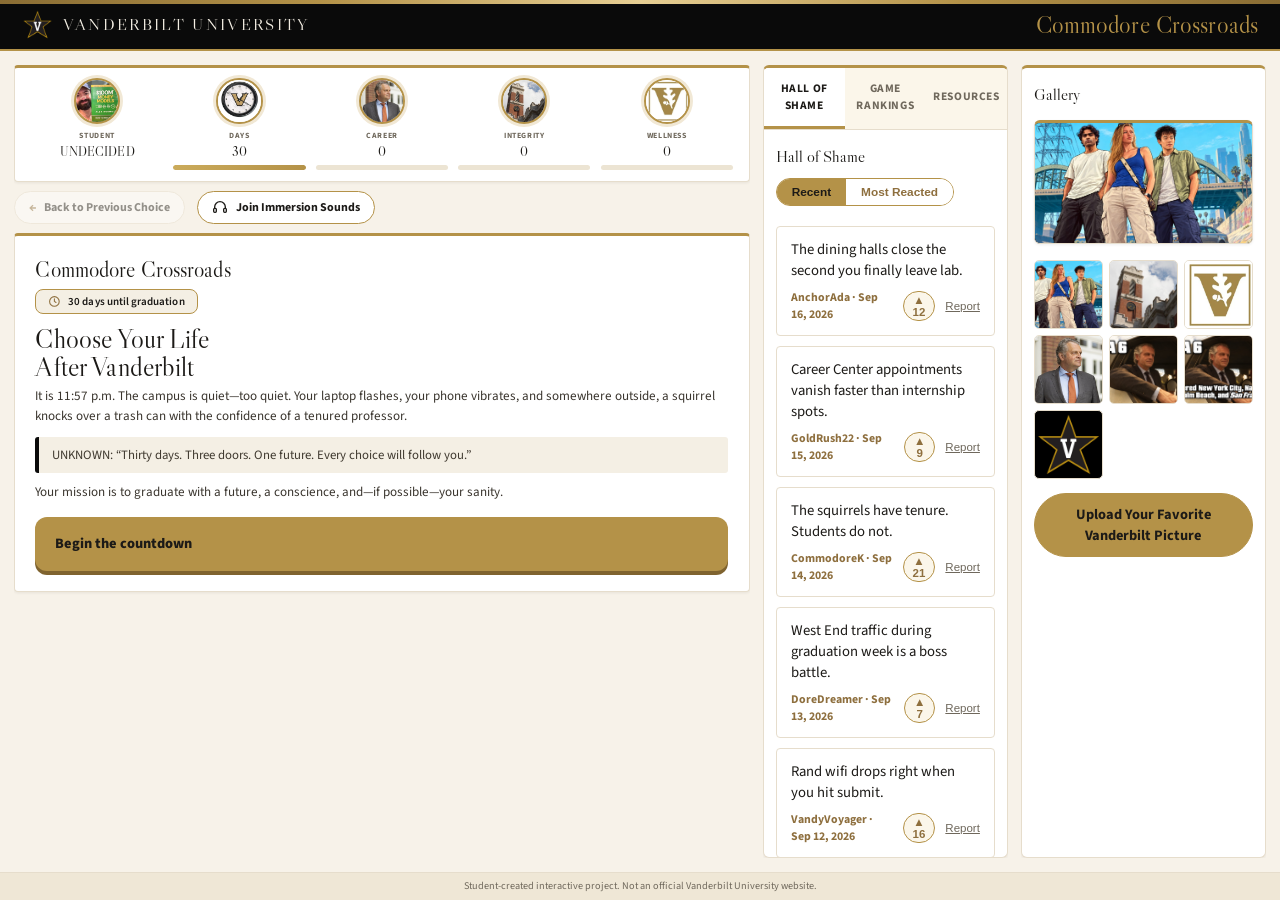
==== commit fbe1f4eb: "Harden hidden Twine story data for import without changing the live game. Add CSS to keep tw-storyda" ====
--- a/index.html
+++ b/index.html
@@ -13,6 +13,7 @@
   <style>
     :root{--vu-black:#0a0a0a;--vu-gold:#b49248;--vu-gold-2:#8e6f3e;--vu-gold-soft:#feeeb6;--cream:#f7f2e9;--card:#ffffff;--ink:#1c1a17;--body:#3a352e;--muted:#6f685c;--border:#e6ddcc;--serif:'Libre Caslon Display','Libre Caslon Text',Georgia,'Times New Roman',serif;--serif-text:'Libre Caslon Text',Georgia,serif;--sans:'Source Sans 3',-apple-system,BlinkMacSystemFont,'Segoe UI',Roboto,Helvetica,Arial,sans-serif;--shadow-sm:0 1px 3px rgba(28,26,23,.07);--shadow-md:0 14px 30px -16px rgba(28,26,23,.4)}
     *{box-sizing:border-box}body{margin:0;min-height:100vh;color:var(--body);background:var(--cream);font-family:var(--sans);-webkit-font-smoothing:antialiased;text-rendering:optimizeLegibility;overflow-x:hidden}
+    tw-storydata,tw-passagedata{display:none!important}
     body:before{content:"";position:fixed;top:0;left:0;right:0;height:4px;z-index:20;background:linear-gradient(90deg,#8a6d34,#b49248,#e7cf94,#b49248,#8a6d34)}
     #app{position:relative;z-index:1;max-width:980px;margin:auto;padding:0 22px 56px}
     .vu-header{background:var(--vu-black);color:#fff;margin:18px 0 24px;padding:24px 28px;border-radius:4px;border-bottom:3px solid var(--vu-gold);box-shadow:var(--shadow-md)}
@@ -279,8 +280,8 @@
 <footer class="vu-footer"><span>Student-created interactive project. Not an official Vanderbilt University website.</span></footer>
 </div>
 
-<!-- Twine 2 (Harlowe) story data: lets this file import and play in Twine. Hidden so the custom browser game above renders unchanged. -->
-<tw-storydata name="Commodore Crossroads" startnode="1" creator="Commodore Crossroads" creator-version="1.0" ifid="8F3C2A16-7D94-4B0E-9C1A-2E5D6F7A8B9C" zoom="1" format="Harlowe" format-version="3.3.9" options="" hidden="" style="display:none">
+<!-- Twine 2 story data for Import From File. Hidden from the live custom game. -->
+<tw-storydata name="Commodore Crossroads" startnode="1" creator="Twine" creator-version="2.10.0" format="Harlowe" format-version="3.3.7" ifid="8F3C2A16-7D94-4B0E-9C1A-2E5D6F7A8B9C" options="" tags="" zoom="1" hidden>
 <style role="stylesheet" id="twine-user-stylesheet" type="text/twine-css"></style>
 <script role="script" id="twine-user-script" type="text/twine-javascript"></script>
 <tw-passagedata pid="1" name="start" tags="" position="100,100" size="100,100">(set: $career to 0, $integrity to 0, $wellness to 0, $days to 30, $path to &quot;Undecided&quot;, $resume to &quot;none&quot;, $prepared to false, $friend to false, $favor to false, $offer to &quot;none&quot;)30 days until graduation
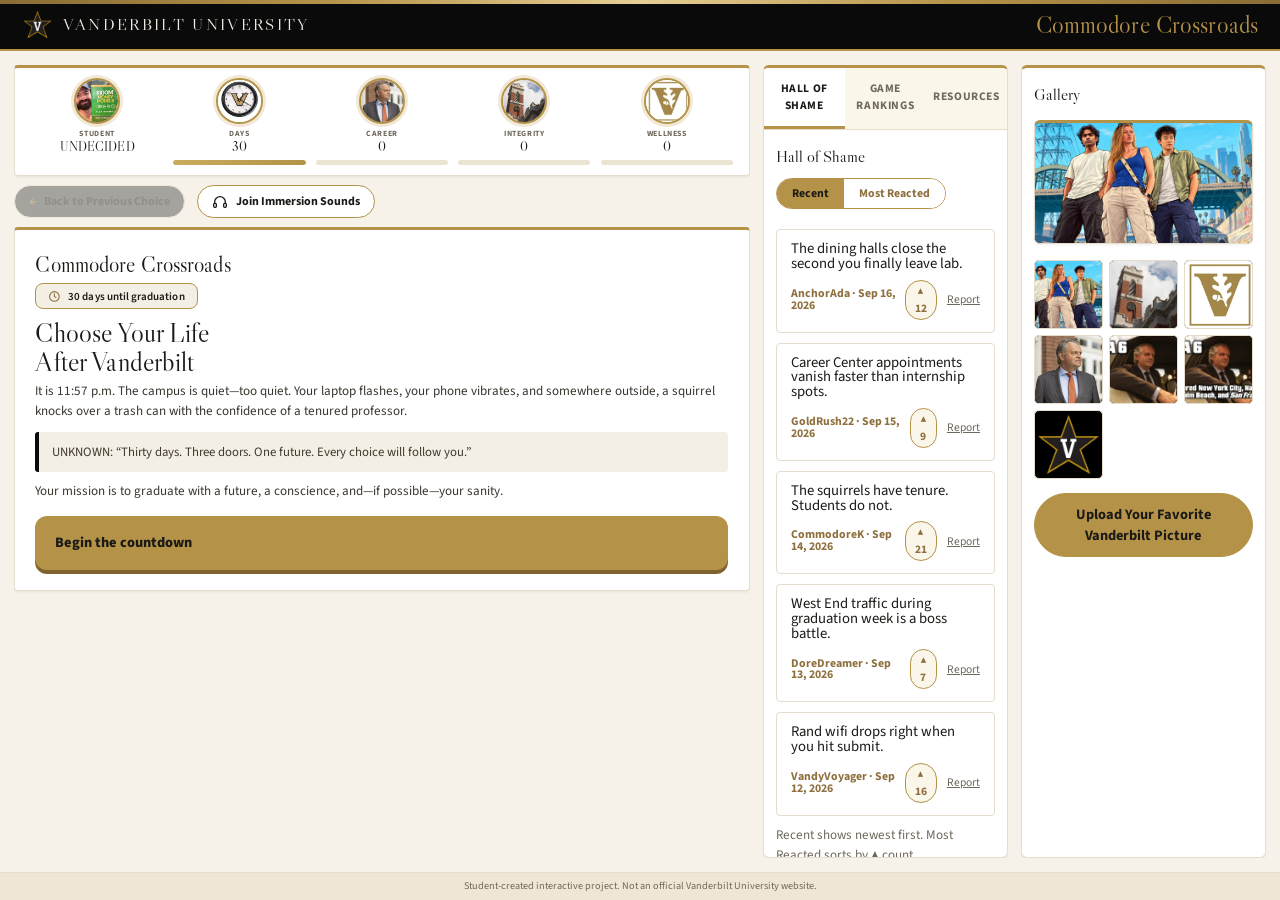
==== commit ffc1e01a: "Keep Twine Test from dumping StoryInit debug views into the first passage. SugarCube prepends a disp" ====
--- a/index.html
+++ b/index.html
@@ -1,17 +1,117 @@
-<!doctype html>
-<html lang="en">
+<!DOCTYPE html>
+<html data-init="no-js">
 <head>
-  <meta charset="utf-8">
-  <meta name="viewport" content="width=device-width,initial-scale=1">
+<meta charset="UTF-8" />
+<title>Commodore Crossroads</title>
   <meta name="theme-color" content="#0a0a0a">
   <meta name="description" content="A choice-driven Vanderbilt career story about ambition, integrity, and wellbeing.">
   <link rel="icon" href="assets/favicon.svg" type="image/svg+xml">
   <link rel="preconnect" href="https://fonts.googleapis.com">
   <link rel="preconnect" href="https://fonts.gstatic.com" crossorigin>
   <link href="https://fonts.googleapis.com/css2?family=Libre+Caslon+Display&family=Libre+Caslon+Text:ital,wght@0,400;0,700;1,400&family=Source+Sans+3:wght@400;500;600;700&display=swap" rel="stylesheet">
-  <title>Commodore Crossroads</title>
-  <style>
-    :root{--vu-black:#0a0a0a;--vu-gold:#b49248;--vu-gold-2:#8e6f3e;--vu-gold-soft:#feeeb6;--cream:#f7f2e9;--card:#ffffff;--ink:#1c1a17;--body:#3a352e;--muted:#6f685c;--border:#e6ddcc;--serif:'Libre Caslon Display','Libre Caslon Text',Georgia,'Times New Roman',serif;--serif-text:'Libre Caslon Text',Georgia,serif;--sans:'Source Sans 3',-apple-system,BlinkMacSystemFont,'Segoe UI',Roboto,Helvetica,Arial,sans-serif;--shadow-sm:0 1px 3px rgba(28,26,23,.07);--shadow-md:0 14px 30px -16px rgba(28,26,23,.4)}
+
+<meta name="viewport" content="width=device-width,initial-scale=1" />
+<meta name="application-name" content="SugarCube" />
+<meta name="version" content="2.37.3" />
+<!--
+
+SugarCube (v2.37.3): A free (gratis and libre) story format.
+
+Copyright © 2013–2021 Thomas Michael Edwards <thomasmedwards@gmail.com>.
+All rights reserved.
+
+Redistribution and use in source and binary forms, with or without
+modification, are permitted provided that the following conditions are met:
+
+1. Redistributions of source code must retain the above copyright notice, this
+   list of conditions and the following disclaimer.
+2. Redistributions in binary form must reproduce the above copyright notice,
+   this list of conditions and the following disclaimer in the documentation
+   and/or other materials provided with the distribution.
+
+THIS SOFTWARE IS PROVIDED BY THE COPYRIGHT HOLDERS AND CONTRIBUTORS "AS IS" AND
+ANY EXPRESS OR IMPLIED WARRANTIES, INCLUDING, BUT NOT LIMITED TO, THE IMPLIED
+WARRANTIES OF MERCHANTABILITY AND FITNESS FOR A PARTICULAR PURPOSE ARE
+DISCLAIMED. IN NO EVENT SHALL THE COPYRIGHT OWNER OR CONTRIBUTORS BE LIABLE FOR
+ANY DIRECT, INDIRECT, INCIDENTAL, SPECIAL, EXEMPLARY, OR CONSEQUENTIAL DAMAGES
+(INCLUDING, BUT NOT LIMITED TO, PROCUREMENT OF SUBSTITUTE GOODS OR SERVICES;
+LOSS OF USE, DATA, OR PROFITS; OR BUSINESS INTERRUPTION) HOWEVER CAUSED AND
+ON ANY THEORY OF LIABILITY, WHETHER IN CONTRACT, STRICT LIABILITY, OR TORT
+(INCLUDING NEGLIGENCE OR OTHERWISE) ARISING IN ANY WAY OUT OF THE USE OF THIS
+SOFTWARE, EVEN IF ADVISED OF THE POSSIBILITY OF SUCH DAMAGE.
+
+-->
+<script id="script-libraries" type="text/javascript">
+if(document.head&&document.addEventListener&&document.querySelector&&Object.create&&Object.freeze&&JSON){document.documentElement.setAttribute("data-init", "loading");
+/*! @source http://purl.eligrey.com/github/classList.js/blob/1.2.20171210/classList.js */
+"document"in self&&("classList"in document.createElement("_")&&(!document.createElementNS||"classList"in document.createElementNS("http://www.w3.org/2000/svg","g"))||!function(t){"use strict";if("Element"in t){var e="classList",n="prototype",i=t.Element[n],s=Object,r=String[n].trim||function(){return this.replace(/^\s+|\s+$/g,"")},o=Array[n].indexOf||function(t){for(var e=0,n=this.length;n>e;e++)if(e in this&&this[e]===t)return e;return-1},c=function(t,e){this.name=t,this.code=DOMException[t],this.message=e},a=function(t,e){if(""===e)throw new c("SYNTAX_ERR","The token must not be empty.");if(/\s/.test(e))throw new c("INVALID_CHARACTER_ERR","The token must not contain space characters.");return o.call(t,e)},l=function(t){for(var e=r.call(t.getAttribute("class")||""),n=e?e.split(/\s+/):[],i=0,s=n.length;s>i;i++)this.push(n[i]);this._updateClassName=function(){t.setAttribute("class",this.toString())}},u=l[n]=[],h=function(){return new l(this)};if(c[n]=Error[n],u.item=function(t){return this[t]||null},u.contains=function(t){return~a(this,t+"")},u.add=function(){var t,e=arguments,n=0,i=e.length,s=!1;do t=e[n]+"",~a(this,t)||(this.push(t),s=!0);while(++n<i);s&&this._updateClassName()},u.remove=function(){var t,e,n=arguments,i=0,s=n.length,r=!1;do for(t=n[i]+"",e=a(this,t);~e;)this.splice(e,1),r=!0,e=a(this,t);while(++i<s);r&&this._updateClassName()},u.toggle=function(t,e){var n=this.contains(t),i=n?e!==!0&&"remove":e!==!1&&"add";return i&&this[i](t),e===!0||e===!1?e:!n},u.replace=function(t,e){var n=a(t+"");~n&&(this.splice(n,1,e),this._updateClassName())},u.toString=function(){return this.join(" ")},s.defineProperty){var f={get:h,enumerable:!0,configurable:!0};try{s.defineProperty(i,e,f)}catch(p){void 0!==p.number&&-2146823252!==p.number||(f.enumerable=!1,s.defineProperty(i,e,f))}}else s[n].__defineGetter__&&i.__defineGetter__(e,h)}}(self),function(){"use strict";var t=document.createElement("_");if(t.classList.add("c1","c2"),!t.classList.contains("c2")){var e=function(t){var e=DOMTokenList.prototype[t];DOMTokenList.prototype[t]=function(t){var n,i=arguments.length;for(n=0;i>n;n++)t=arguments[n],e.call(this,t)}};e("add"),e("remove")}if(t.classList.toggle("c3",!1),t.classList.contains("c3")){var n=DOMTokenList.prototype.toggle;DOMTokenList.prototype.toggle=function(t,e){return 1 in arguments&&!this.contains(t)==!e?e:n.call(this,t)}}"replace"in document.createElement("_").classList||(DOMTokenList.prototype.replace=function(t,e){var n=this.toString().split(" "),i=n.indexOf(t+"");~i&&(n=n.slice(i),this.remove.apply(this,n),this.add(e),this.add.apply(this,n.slice(1)))}),t=null}());
+/*!
+ * https://github.com/es-shims/es5-shim
+ * @license es5-shim Copyright 2009-2020 by contributors, MIT License
+ * see https://github.com/es-shims/es5-shim/blob/v4.5.14/LICENSE
+ */
+(function(t,r){"use strict";if(typeof define==="function"&&define.amd){define(r)}else if(typeof exports==="object"){module.exports=r()}else{t.returnExports=r()}})(this,function(){var t=Array;var r=t.prototype;var e=Object;var n=e.prototype;var i=Function;var a=i.prototype;var o=String;var f=o.prototype;var u=Number;var l=u.prototype;var s=r.slice;var c=r.splice;var v=r.push;var h=r.unshift;var p=r.concat;var y=r.join;var d=a.call;var g=a.apply;var w=Math.max;var b=Math.min;var T=n.toString;var m=typeof Symbol==="function"&&typeof Symbol.toStringTag==="symbol";var D;var S=Function.prototype.toString,x=/^\s*class /,O=function isES6ClassFn(t){try{var r=S.call(t);var e=r.replace(/\/\/.*\n/g,"");var n=e.replace(/\/\*[.\s\S]*\*\//g,"");var i=n.replace(/\n/gm," ").replace(/ {2}/g," ");return x.test(i)}catch(a){return false}},E=function tryFunctionObject(t){try{if(O(t)){return false}S.call(t);return true}catch(r){return false}},j="[object Function]",I="[object GeneratorFunction]",D=function isCallable(t){if(!t){return false}if(typeof t!=="function"&&typeof t!=="object"){return false}if(m){return E(t)}if(O(t)){return false}var r=T.call(t);return r===j||r===I};var M;var U=RegExp.prototype.exec,$=function tryRegexExec(t){try{U.call(t);return true}catch(r){return false}},F="[object RegExp]";M=function isRegex(t){if(typeof t!=="object"){return false}return m?$(t):T.call(t)===F};var N;var C=String.prototype.valueOf,k=function tryStringObject(t){try{C.call(t);return true}catch(r){return false}},A="[object String]";N=function isString(t){if(typeof t==="string"){return true}if(typeof t!=="object"){return false}return m?k(t):T.call(t)===A};var R=e.defineProperty&&function(){try{var t={};e.defineProperty(t,"x",{enumerable:false,value:t});for(var r in t){return false}return t.x===t}catch(n){return false}}();var P=function(t){var r;if(R){r=function(t,r,n,i){if(!i&&r in t){return}e.defineProperty(t,r,{configurable:true,enumerable:false,writable:true,value:n})}}else{r=function(t,r,e,n){if(!n&&r in t){return}t[r]=e}}return function defineProperties(e,n,i){for(var a in n){if(t.call(n,a)){r(e,a,n[a],i)}}}}(n.hasOwnProperty);var J=function isPrimitive(t){var r=typeof t;return t===null||r!=="object"&&r!=="function"};var Y=u.isNaN||function isActualNaN(t){return t!==t};var z={ToInteger:function ToInteger(t){var r=+t;if(Y(r)){r=0}else if(r!==0&&r!==1/0&&r!==-(1/0)){r=(r>0||-1)*Math.floor(Math.abs(r))}return r},ToPrimitive:function ToPrimitive(t){var r,e,n;if(J(t)){return t}e=t.valueOf;if(D(e)){r=e.call(t);if(J(r)){return r}}n=t.toString;if(D(n)){r=n.call(t);if(J(r)){return r}}throw new TypeError},ToObject:function(t){if(t==null){throw new TypeError("can't convert "+t+" to object")}return e(t)},ToUint32:function ToUint32(t){return t>>>0}};var Z=function Empty(){};P(a,{bind:function bind(t){var r=this;if(!D(r)){throw new TypeError("Function.prototype.bind called on incompatible "+r)}var n=s.call(arguments,1);var a;var o=function(){if(this instanceof a){var i=g.call(r,this,p.call(n,s.call(arguments)));if(e(i)===i){return i}return this}else{return g.call(r,t,p.call(n,s.call(arguments)))}};var f=w(0,r.length-n.length);var u=[];for(var l=0;l<f;l++){v.call(u,"$"+l)}a=i("binder","return function ("+y.call(u,",")+"){ return binder.apply(this, arguments); }")(o);if(r.prototype){Z.prototype=r.prototype;a.prototype=new Z;Z.prototype=null}return a}});var G=d.bind(n.hasOwnProperty);var H=d.bind(n.toString);var W=d.bind(s);var B=g.bind(s);if(typeof document==="object"&&document&&document.documentElement){try{W(document.documentElement.childNodes)}catch(X){var L=W;var q=B;W=function arraySliceIE(t){var r=[];var e=t.length;while(e-- >0){r[e]=t[e]}return q(r,L(arguments,1))};B=function arraySliceApplyIE(t,r){return q(W(t),r)}}}var K=d.bind(f.slice);var Q=d.bind(f.split);var V=d.bind(f.indexOf);var _=d.bind(v);var tt=d.bind(n.propertyIsEnumerable);var rt=d.bind(r.sort);var et=t.isArray||function isArray(t){return H(t)==="[object Array]"};var nt=[].unshift(0)!==1;P(r,{unshift:function(){h.apply(this,arguments);return this.length}},nt);P(t,{isArray:et});var it=e("a");var at=it[0]!=="a"||!(0 in it);var ot=function properlyBoxed(t){var r=true;var e=true;var n=false;if(t){try{t.call("foo",function(t,e,n){if(typeof n!=="object"){r=false}});t.call([1],function(){"use strict";e=typeof this==="string"},"x")}catch(i){n=true}}return!!t&&!n&&r&&e};P(r,{forEach:function forEach(t){var r=z.ToObject(this);var e=at&&N(this)?Q(this,""):r;var n=-1;var i=z.ToUint32(e.length);var a;if(arguments.length>1){a=arguments[1]}if(!D(t)){throw new TypeError("Array.prototype.forEach callback must be a function")}while(++n<i){if(n in e){if(typeof a==="undefined"){t(e[n],n,r)}else{t.call(a,e[n],n,r)}}}}},!ot(r.forEach));P(r,{map:function map(r){var e=z.ToObject(this);var n=at&&N(this)?Q(this,""):e;var i=z.ToUint32(n.length);var a=t(i);var o;if(arguments.length>1){o=arguments[1]}if(!D(r)){throw new TypeError("Array.prototype.map callback must be a function")}for(var f=0;f<i;f++){if(f in n){if(typeof o==="undefined"){a[f]=r(n[f],f,e)}else{a[f]=r.call(o,n[f],f,e)}}}return a}},!ot(r.map));P(r,{filter:function filter(t){var r=z.ToObject(this);var e=at&&N(this)?Q(this,""):r;var n=z.ToUint32(e.length);var i=[];var a;var o;if(arguments.length>1){o=arguments[1]}if(!D(t)){throw new TypeError("Array.prototype.filter callback must be a function")}for(var f=0;f<n;f++){if(f in e){a=e[f];if(typeof o==="undefined"?t(a,f,r):t.call(o,a,f,r)){_(i,a)}}}return i}},!ot(r.filter));P(r,{every:function every(t){var r=z.ToObject(this);var e=at&&N(this)?Q(this,""):r;var n=z.ToUint32(e.length);var i;if(arguments.length>1){i=arguments[1]}if(!D(t)){throw new TypeError("Array.prototype.every callback must be a function")}for(var a=0;a<n;a++){if(a in e&&!(typeof i==="undefined"?t(e[a],a,r):t.call(i,e[a],a,r))){return false}}return true}},!ot(r.every));P(r,{some:function some(t){var r=z.ToObject(this);var e=at&&N(this)?Q(this,""):r;var n=z.ToUint32(e.length);var i;if(arguments.length>1){i=arguments[1]}if(!D(t)){throw new TypeError("Array.prototype.some callback must be a function")}for(var a=0;a<n;a++){if(a in e&&(typeof i==="undefined"?t(e[a],a,r):t.call(i,e[a],a,r))){return true}}return false}},!ot(r.some));var ft=false;if(r.reduce){ft=typeof r.reduce.call("es5",function(t,r,e,n){return n})==="object"}P(r,{reduce:function reduce(t){var r=z.ToObject(this);var e=at&&N(this)?Q(this,""):r;var n=z.ToUint32(e.length);if(!D(t)){throw new TypeError("Array.prototype.reduce callback must be a function")}if(n===0&&arguments.length===1){throw new TypeError("reduce of empty array with no initial value")}var i=0;var a;if(arguments.length>=2){a=arguments[1]}else{do{if(i in e){a=e[i++];break}if(++i>=n){throw new TypeError("reduce of empty array with no initial value")}}while(true)}for(;i<n;i++){if(i in e){a=t(a,e[i],i,r)}}return a}},!ft);var ut=false;if(r.reduceRight){ut=typeof r.reduceRight.call("es5",function(t,r,e,n){return n})==="object"}P(r,{reduceRight:function reduceRight(t){var r=z.ToObject(this);var e=at&&N(this)?Q(this,""):r;var n=z.ToUint32(e.length);if(!D(t)){throw new TypeError("Array.prototype.reduceRight callback must be a function")}if(n===0&&arguments.length===1){throw new TypeError("reduceRight of empty array with no initial value")}var i;var a=n-1;if(arguments.length>=2){i=arguments[1]}else{do{if(a in e){i=e[a--];break}if(--a<0){throw new TypeError("reduceRight of empty array with no initial value")}}while(true)}if(a<0){return i}do{if(a in e){i=t(i,e[a],a,r)}}while(a--);return i}},!ut);var lt=r.indexOf&&[0,1].indexOf(1,2)!==-1;P(r,{indexOf:function indexOf(t){var r=at&&N(this)?Q(this,""):z.ToObject(this);var e=z.ToUint32(r.length);if(e===0){return-1}var n=0;if(arguments.length>1){n=z.ToInteger(arguments[1])}n=n>=0?n:w(0,e+n);for(;n<e;n++){if(n in r&&r[n]===t){return n}}return-1}},lt);var st=r.lastIndexOf&&[0,1].lastIndexOf(0,-3)!==-1;P(r,{lastIndexOf:function lastIndexOf(t){var r=at&&N(this)?Q(this,""):z.ToObject(this);var e=z.ToUint32(r.length);if(e===0){return-1}var n=e-1;if(arguments.length>1){n=b(n,z.ToInteger(arguments[1]))}n=n>=0?n:e-Math.abs(n);for(;n>=0;n--){if(n in r&&t===r[n]){return n}}return-1}},st);var ct=function(){var t=[1,2];var r=t.splice();return t.length===2&&et(r)&&r.length===0}();P(r,{splice:function splice(t,r){if(arguments.length===0){return[]}else{return c.apply(this,arguments)}}},!ct);var vt=function(){var t={};r.splice.call(t,0,0,1);return t.length===1}();P(r,{splice:function splice(t,r){if(arguments.length===0){return[]}var e=arguments;this.length=w(z.ToInteger(this.length),0);if(arguments.length>0&&typeof r!=="number"){e=W(arguments);if(e.length<2){_(e,this.length-t)}else{e[1]=z.ToInteger(r)}}return c.apply(this,e)}},!vt);var ht=function(){var r=new t(1e5);r[8]="x";r.splice(1,1);return r.indexOf("x")===7}();var pt=function(){var t=256;var r=[];r[t]="a";r.splice(t+1,0,"b");return r[t]==="a"}();P(r,{splice:function splice(t,r){var e=z.ToObject(this);var n=[];var i=z.ToUint32(e.length);var a=z.ToInteger(t);var f=a<0?w(i+a,0):b(a,i);var u=arguments.length===0?0:arguments.length===1?i-f:b(w(z.ToInteger(r),0),i-f);var l=0;var s;while(l<u){s=o(f+l);if(G(e,s)){n[l]=e[s]}l+=1}var c=W(arguments,2);var v=c.length;var h;if(v<u){l=f;var p=i-u;while(l<p){s=o(l+u);h=o(l+v);if(G(e,s)){e[h]=e[s]}else{delete e[h]}l+=1}l=i;var y=i-u+v;while(l>y){delete e[l-1];l-=1}}else if(v>u){l=i-u;while(l>f){s=o(l+u-1);h=o(l+v-1);if(G(e,s)){e[h]=e[s]}else{delete e[h]}l-=1}}l=f;for(var d=0;d<c.length;++d){e[l]=c[d];l+=1}e.length=i-u+v;return n}},!ht||!pt);var yt=r.join;var dt;try{dt=Array.prototype.join.call("123",",")!=="1,2,3"}catch(X){dt=true}if(dt){P(r,{join:function join(t){var r=typeof t==="undefined"?",":t;return yt.call(N(this)?Q(this,""):this,r)}},dt)}var gt=[1,2].join(undefined)!=="1,2";if(gt){P(r,{join:function join(t){var r=typeof t==="undefined"?",":t;return yt.call(this,r)}},gt)}var wt=function push(t){var r=z.ToObject(this);var e=z.ToUint32(r.length);var n=0;while(n<arguments.length){r[e+n]=arguments[n];n+=1}r.length=e+n;return e+n};var bt=function(){var t={};var r=Array.prototype.push.call(t,undefined);return r!==1||t.length!==1||typeof t[0]!=="undefined"||!G(t,0)}();P(r,{push:function push(t){if(et(this)){return v.apply(this,arguments)}return wt.apply(this,arguments)}},bt);var Tt=function(){var t=[];var r=t.push(undefined);return r!==1||t.length!==1||typeof t[0]!=="undefined"||!G(t,0)}();P(r,{push:wt},Tt);P(r,{slice:function(t,r){var e=N(this)?Q(this,""):this;return B(e,arguments)}},at);var mt=function(){try{[1,2].sort(null)}catch(t){try{[1,2].sort({})}catch(r){return false}}return true}();var Dt=function(){try{[1,2].sort(/a/);return false}catch(t){}return true}();var St=function(){try{[1,2].sort(undefined);return true}catch(t){}return false}();P(r,{sort:function sort(t){if(typeof t==="undefined"){return rt(this)}if(!D(t)){throw new TypeError("Array.prototype.sort callback must be a function")}return rt(this,t)}},mt||!St||!Dt);var xt=!tt({toString:null},"toString");var Ot=tt(function(){},"prototype");var Et=!G("x","0");var jt=function(t){var r=t.constructor;return r&&r.prototype===t};var It={$applicationCache:true,$console:true,$external:true,$frame:true,$frameElement:true,$frames:true,$innerHeight:true,$innerWidth:true,$onmozfullscreenchange:true,$onmozfullscreenerror:true,$outerHeight:true,$outerWidth:true,$pageXOffset:true,$pageYOffset:true,$parent:true,$scrollLeft:true,$scrollTop:true,$scrollX:true,$scrollY:true,$self:true,$webkitIndexedDB:true,$webkitStorageInfo:true,$window:true,$width:true,$height:true,$top:true,$localStorage:true};var Mt=function(){if(typeof window==="undefined"){return false}for(var t in window){try{if(!It["$"+t]&&G(window,t)&&window[t]!==null&&typeof window[t]==="object"){jt(window[t])}}catch(r){return true}}return false}();var Ut=function(t){if(typeof window==="undefined"||!Mt){return jt(t)}try{return jt(t)}catch(r){return false}};var $t=["toString","toLocaleString","valueOf","hasOwnProperty","isPrototypeOf","propertyIsEnumerable","constructor"];var Ft=$t.length;var Nt=function isArguments(t){return H(t)==="[object Arguments]"};var Ct=function isArguments(t){return t!==null&&typeof t==="object"&&typeof t.length==="number"&&t.length>=0&&!et(t)&&D(t.callee)};var kt=Nt(arguments)?Nt:Ct;P(e,{keys:function keys(t){var r=D(t);var e=kt(t);var n=t!==null&&typeof t==="object";var i=n&&N(t);if(!n&&!r&&!e){throw new TypeError("Object.keys called on a non-object")}var a=[];var f=Ot&&r;if(i&&Et||e){for(var u=0;u<t.length;++u){_(a,o(u))}}if(!e){for(var l in t){if(!(f&&l==="prototype")&&G(t,l)){_(a,o(l))}}}if(xt){var s=Ut(t);for(var c=0;c<Ft;c++){var v=$t[c];if(!(s&&v==="constructor")&&G(t,v)){_(a,v)}}}return a}});var At=e.keys&&function(){return e.keys(arguments).length===2}(1,2);var Rt=e.keys&&function(){var t=e.keys(arguments);return arguments.length!==1||t.length!==1||t[0]!==1}(1);var Pt=e.keys;P(e,{keys:function keys(t){if(kt(t)){return Pt(W(t))}else{return Pt(t)}}},!At||Rt);var Jt=new Date(-0xc782b5b342b24).getUTCMonth()!==0;var Yt=new Date(-0x55d318d56a724);var zt=new Date(14496624e5);var Zt=Yt.toUTCString()!=="Mon, 01 Jan -45875 11:59:59 GMT";var Gt;var Ht;var Wt=Yt.getTimezoneOffset();if(Wt<-720){Gt=Yt.toDateString()!=="Tue Jan 02 -45875";Ht=!/^Thu Dec 10 2015 \d\d:\d\d:\d\d GMT[-+]\d\d\d\d(?: |$)/.test(String(zt))}else{Gt=Yt.toDateString()!=="Mon Jan 01 -45875";Ht=!/^Wed Dec 09 2015 \d\d:\d\d:\d\d GMT[-+]\d\d\d\d(?: |$)/.test(String(zt))}var Bt=d.bind(Date.prototype.getFullYear);var Xt=d.bind(Date.prototype.getMonth);var Lt=d.bind(Date.prototype.getDate);var qt=d.bind(Date.prototype.getUTCFullYear);var Kt=d.bind(Date.prototype.getUTCMonth);var Qt=d.bind(Date.prototype.getUTCDate);var Vt=d.bind(Date.prototype.getUTCDay);var _t=d.bind(Date.prototype.getUTCHours);var tr=d.bind(Date.prototype.getUTCMinutes);var rr=d.bind(Date.prototype.getUTCSeconds);var er=d.bind(Date.prototype.getUTCMilliseconds);var nr=["Sun","Mon","Tue","Wed","Thu","Fri","Sat"];var ir=["Jan","Feb","Mar","Apr","May","Jun","Jul","Aug","Sep","Oct","Nov","Dec"];var ar=function daysInMonth(t,r){return Lt(new Date(r,t,0))};P(Date.prototype,{getFullYear:function getFullYear(){if(!this||!(this instanceof Date)){throw new TypeError("this is not a Date object.")}var t=Bt(this);if(t<0&&Xt(this)>11){return t+1}return t},getMonth:function getMonth(){if(!this||!(this instanceof Date)){throw new TypeError("this is not a Date object.")}var t=Bt(this);var r=Xt(this);if(t<0&&r>11){return 0}return r},getDate:function getDate(){if(!this||!(this instanceof Date)){throw new TypeError("this is not a Date object.")}var t=Bt(this);var r=Xt(this);var e=Lt(this);if(t<0&&r>11){if(r===12){return e}var n=ar(0,t+1);return n-e+1}return e},getUTCFullYear:function getUTCFullYear(){if(!this||!(this instanceof Date)){throw new TypeError("this is not a Date object.")}var t=qt(this);if(t<0&&Kt(this)>11){return t+1}return t},getUTCMonth:function getUTCMonth(){if(!this||!(this instanceof Date)){throw new TypeError("this is not a Date object.")}var t=qt(this);var r=Kt(this);if(t<0&&r>11){return 0}return r},getUTCDate:function getUTCDate(){if(!this||!(this instanceof Date)){throw new TypeError("this is not a Date object.")}var t=qt(this);var r=Kt(this);var e=Qt(this);if(t<0&&r>11){if(r===12){return e}var n=ar(0,t+1);return n-e+1}return e}},Jt);P(Date.prototype,{toUTCString:function toUTCString(){if(!this||!(this instanceof Date)){throw new TypeError("this is not a Date object.")}var t=Vt(this);var r=Qt(this);var e=Kt(this);var n=qt(this);var i=_t(this);var a=tr(this);var o=rr(this);return nr[t]+", "+(r<10?"0"+r:r)+" "+ir[e]+" "+n+" "+(i<10?"0"+i:i)+":"+(a<10?"0"+a:a)+":"+(o<10?"0"+o:o)+" GMT"}},Jt||Zt);P(Date.prototype,{toDateString:function toDateString(){if(!this||!(this instanceof Date)){throw new TypeError("this is not a Date object.")}var t=this.getDay();var r=this.getDate();var e=this.getMonth();var n=this.getFullYear();return nr[t]+" "+ir[e]+" "+(r<10?"0"+r:r)+" "+n}},Jt||Gt);if(Jt||Ht){Date.prototype.toString=function toString(){if(!this||!(this instanceof Date)){throw new TypeError("this is not a Date object.")}var t=this.getDay();var r=this.getDate();var e=this.getMonth();var n=this.getFullYear();var i=this.getHours();var a=this.getMinutes();var o=this.getSeconds();var f=this.getTimezoneOffset();var u=Math.floor(Math.abs(f)/60);var l=Math.floor(Math.abs(f)%60);return nr[t]+" "+ir[e]+" "+(r<10?"0"+r:r)+" "+n+" "+(i<10?"0"+i:i)+":"+(a<10?"0"+a:a)+":"+(o<10?"0"+o:o)+" GMT"+(f>0?"-":"+")+(u<10?"0"+u:u)+(l<10?"0"+l:l)};if(R){e.defineProperty(Date.prototype,"toString",{configurable:true,enumerable:false,writable:true})}}var or=-621987552e5;var fr="-000001";var ur=Date.prototype.toISOString&&new Date(or).toISOString().indexOf(fr)===-1;var lr=Date.prototype.toISOString&&new Date(-1).toISOString()!=="1969-12-31T23:59:59.999Z";var sr=d.bind(Date.prototype.getTime);P(Date.prototype,{toISOString:function toISOString(){if(!isFinite(this)||!isFinite(sr(this))){throw new RangeError("Date.prototype.toISOString called on non-finite value.")}var t=qt(this);var r=Kt(this);t+=Math.floor(r/12);r=(r%12+12)%12;var e=[r+1,Qt(this),_t(this),tr(this),rr(this)];t=(t<0?"-":t>9999?"+":"")+K("00000"+Math.abs(t),0<=t&&t<=9999?-4:-6);for(var n=0;n<e.length;++n){e[n]=K("00"+e[n],-2)}return t+"-"+W(e,0,2).join("-")+"T"+W(e,2).join(":")+"."+K("000"+er(this),-3)+"Z"}},ur||lr);var cr=function(){try{return Date.prototype.toJSON&&new Date(NaN).toJSON()===null&&new Date(or).toJSON().indexOf(fr)!==-1&&Date.prototype.toJSON.call({toISOString:function(){return true}})}catch(t){return false}}();if(!cr){Date.prototype.toJSON=function toJSON(t){var r=e(this);var n=z.ToPrimitive(r);if(typeof n==="number"&&!isFinite(n)){return null}var i=r.toISOString;if(!D(i)){throw new TypeError("toISOString property is not callable")}return i.call(r)}}var vr=Date.parse("+033658-09-27T01:46:40.000Z")===1e15;var hr=!isNaN(Date.parse("2012-04-04T24:00:00.500Z"))||!isNaN(Date.parse("2012-11-31T23:59:59.000Z"))||!isNaN(Date.parse("2012-12-31T23:59:60.000Z"));var pr=isNaN(Date.parse("2000-01-01T00:00:00.000Z"));if(pr||hr||!vr){var yr=Math.pow(2,31)-1;var dr=Y(new Date(1970,0,1,0,0,0,yr+1).getTime());Date=function(t){var r=function Date(e,n,i,a,f,u,l){var s=arguments.length;var c;if(this instanceof t){var v=u;var h=l;if(dr&&s>=7&&l>yr){var p=Math.floor(l/yr)*yr;var y=Math.floor(p/1e3);v+=y;h-=y*1e3}c=s===1&&o(e)===e?new t(r.parse(e)):s>=7?new t(e,n,i,a,f,v,h):s>=6?new t(e,n,i,a,f,v):s>=5?new t(e,n,i,a,f):s>=4?new t(e,n,i,a):s>=3?new t(e,n,i):s>=2?new t(e,n):s>=1?new t(e instanceof t?+e:e):new t}else{c=t.apply(this,arguments)}if(!J(c)){P(c,{constructor:r},true)}return c};var e=new RegExp("^"+"(\\d{4}|[+-]\\d{6})"+"(?:-(\\d{2})"+"(?:-(\\d{2})"+"(?:"+"T(\\d{2})"+":(\\d{2})"+"(?:"+":(\\d{2})"+"(?:(\\.\\d{1,}))?"+")?"+"("+"Z|"+"(?:"+"([-+])"+"(\\d{2})"+":(\\d{2})"+")"+")?)?)?)?"+"$");var n=[0,31,59,90,120,151,181,212,243,273,304,334,365];var i=function dayFromMonth(t,r){var e=r>1?1:0;return n[r]+Math.floor((t-1969+e)/4)-Math.floor((t-1901+e)/100)+Math.floor((t-1601+e)/400)+365*(t-1970)};var a=function toUTC(r){var e=0;var n=r;if(dr&&n>yr){var i=Math.floor(n/yr)*yr;var a=Math.floor(i/1e3);e+=a;n-=a*1e3}return u(new t(1970,0,1,0,0,e,n))};for(var f in t){if(G(t,f)){r[f]=t[f]}}P(r,{now:t.now,UTC:t.UTC},true);r.prototype=t.prototype;P(r.prototype,{constructor:r},true);var l=function parse(r){var n=e.exec(r);if(n){var o=u(n[1]),f=u(n[2]||1)-1,l=u(n[3]||1)-1,s=u(n[4]||0),c=u(n[5]||0),v=u(n[6]||0),h=Math.floor(u(n[7]||0)*1e3),p=Boolean(n[4]&&!n[8]),y=n[9]==="-"?1:-1,d=u(n[10]||0),g=u(n[11]||0),w;var b=c>0||v>0||h>0;if(s<(b?24:25)&&c<60&&v<60&&h<1e3&&f>-1&&f<12&&d<24&&g<60&&l>-1&&l<i(o,f+1)-i(o,f)){w=((i(o,f)+l)*24+s+d*y)*60;w=((w+c+g*y)*60+v)*1e3+h;if(p){w=a(w)}if(-864e13<=w&&w<=864e13){return w}}return NaN}return t.parse.apply(this,arguments)};P(r,{parse:l});return r}(Date)}if(!Date.now){Date.now=function now(){return(new Date).getTime()}}var gr=l.toFixed&&(8e-5.toFixed(3)!=="0.000"||.9.toFixed(0)!=="1"||1.255.toFixed(2)!=="1.25"||(1000000000000000128).toFixed(0)!=="1000000000000000128");var wr={base:1e7,size:6,data:[0,0,0,0,0,0],multiply:function multiply(t,r){var e=-1;var n=r;while(++e<wr.size){n+=t*wr.data[e];wr.data[e]=n%wr.base;n=Math.floor(n/wr.base)}},divide:function divide(t){var r=wr.size;var e=0;while(--r>=0){e+=wr.data[r];wr.data[r]=Math.floor(e/t);e=e%t*wr.base}},numToString:function numToString(){var t=wr.size;var r="";while(--t>=0){if(r!==""||t===0||wr.data[t]!==0){var e=o(wr.data[t]);if(r===""){r=e}else{r+=K("0000000",0,7-e.length)+e}}}return r},pow:function pow(t,r,e){return r===0?e:r%2===1?pow(t,r-1,e*t):pow(t*t,r/2,e)},log:function log(t){var r=0;var e=t;while(e>=4096){r+=12;e/=4096}while(e>=2){r+=1;e/=2}return r}};var br=function toFixed(t){var r,e,n,i,a,f,l,s;r=u(t);r=Y(r)?0:Math.floor(r);if(r<0||r>20){throw new RangeError("Number.toFixed called with invalid number of decimals")}e=u(this);if(Y(e)){return"NaN"}if(e<=-1e21||e>=1e21){return o(e)}n="";if(e<0){n="-";e=-e}i="0";if(e>1e-21){a=wr.log(e*wr.pow(2,69,1))-69;f=a<0?e*wr.pow(2,-a,1):e/wr.pow(2,a,1);f*=4503599627370496;a=52-a;if(a>0){wr.multiply(0,f);l=r;while(l>=7){wr.multiply(1e7,0);l-=7}wr.multiply(wr.pow(10,l,1),0);l=a-1;while(l>=23){wr.divide(1<<23);l-=23}wr.divide(1<<l);wr.multiply(1,1);wr.divide(2);i=wr.numToString()}else{wr.multiply(0,f);wr.multiply(1<<-a,0);i=wr.numToString()+K("0.00000000000000000000",2,2+r)}}if(r>0){s=i.length;if(s<=r){i=n+K("0.0000000000000000000",0,r-s+2)+i}else{i=n+K(i,0,s-r)+"."+K(i,s-r)}}else{i=n+i}return i};P(l,{toFixed:br},gr);var Tr=function(){try{return 1..toPrecision(undefined)==="1"}catch(t){return true}}();var mr=l.toPrecision;P(l,{toPrecision:function toPrecision(t){return typeof t==="undefined"?mr.call(this):mr.call(this,t)}},Tr);if("ab".split(/(?:ab)*/).length!==2||".".split(/(.?)(.?)/).length!==4||"tesst".split(/(s)*/)[1]==="t"||"test".split(/(?:)/,-1).length!==4||"".split(/.?/).length||".".split(/()()/).length>1){(function(){var t=typeof/()??/.exec("")[1]==="undefined";var r=Math.pow(2,32)-1;f.split=function(e,n){var i=String(this);if(typeof e==="undefined"&&n===0){return[]}if(!M(e)){return Q(this,e,n)}var a=[];var o=(e.ignoreCase?"i":"")+(e.multiline?"m":"")+(e.unicode?"u":"")+(e.sticky?"y":""),f=0,u,l,s,c;var h=new RegExp(e.source,o+"g");if(!t){u=new RegExp("^"+h.source+"$(?!\\s)",o)}var p=typeof n==="undefined"?r:z.ToUint32(n);l=h.exec(i);while(l){s=l.index+l[0].length;if(s>f){_(a,K(i,f,l.index));if(!t&&l.length>1){l[0].replace(u,function(){for(var t=1;t<arguments.length-2;t++){if(typeof arguments[t]==="undefined"){l[t]=void 0}}})}if(l.length>1&&l.index<i.length){v.apply(a,W(l,1))}c=l[0].length;f=s;if(a.length>=p){break}}if(h.lastIndex===l.index){h.lastIndex++}l=h.exec(i)}if(f===i.length){if(c||!h.test("")){_(a,"")}}else{_(a,K(i,f))}return a.length>p?W(a,0,p):a}})()}else if("0".split(void 0,0).length){f.split=function split(t,r){if(typeof t==="undefined"&&r===0){return[]}return Q(this,t,r)}}var Dr=f.replace;var Sr=function(){var t=[];"x".replace(/x(.)?/g,function(r,e){_(t,e)});return t.length===1&&typeof t[0]==="undefined"}();if(!Sr){f.replace=function replace(t,r){var e=D(r);var n=M(t)&&/\)[*?]/.test(t.source);if(!e||!n){return Dr.call(this,t,r)}else{var i=function(e){var n=arguments.length;var i=t.lastIndex;t.lastIndex=0;var a=t.exec(e)||[];t.lastIndex=i;_(a,arguments[n-2],arguments[n-1]);return r.apply(this,a)};return Dr.call(this,t,i)}}}var xr=f.substr;var Or="".substr&&"0b".substr(-1)!=="b";P(f,{substr:function substr(t,r){var e=t;if(t<0){e=w(this.length+t,0)}return xr.call(this,e,r)}},Or);var Er="\t\n\x0B\f\r \xa0\u1680\u2000\u2001\u2002\u2003"+"\u2004\u2005\u2006\u2007\u2008\u2009\u200a\u202f\u205f\u3000\u2028"+"\u2029\ufeff";var jr="\u200b";var Ir="["+Er+"]";var Mr=new RegExp("^"+Ir+Ir+"*");var Ur=new RegExp(Ir+Ir+"*$");var $r=f.trim&&(Er.trim()||!jr.trim());P(f,{trim:function trim(){if(typeof this==="undefined"||this===null){throw new TypeError("can't convert "+this+" to object")}return o(this).replace(Mr,"").replace(Ur,"")}},$r);var Fr=d.bind(String.prototype.trim);var Nr=f.lastIndexOf&&"abc\u3042\u3044".lastIndexOf("\u3042\u3044",2)!==-1;P(f,{lastIndexOf:function lastIndexOf(t){if(typeof this==="undefined"||this===null){throw new TypeError("can't convert "+this+" to object")}var r=o(this);var e=o(t);var n=arguments.length>1?u(arguments[1]):NaN;var i=Y(n)?Infinity:z.ToInteger(n);var a=b(w(i,0),r.length);var f=e.length;var l=a+f;while(l>0){l=w(0,l-f);var s=V(K(r,l,a+f),e);if(s!==-1){return l+s}}return-1}},Nr);var Cr=f.lastIndexOf;P(f,{lastIndexOf:function lastIndexOf(t){return Cr.apply(this,arguments)}},f.lastIndexOf.length!==1);if(parseInt(Er+"08")!==8||parseInt(Er+"0x16")!==22){parseInt=function(t){var r=/^[-+]?0[xX]/;return function parseInt(e,n){if(typeof e==="symbol"){""+e}var i=Fr(String(e));var a=u(n)||(r.test(i)?16:10);return t(i,a)}}(parseInt)}if(1/parseFloat("-0")!==-Infinity){parseFloat=function(t){return function parseFloat(r){var e=Fr(String(r));var n=t(e);return n===0&&K(e,0,1)==="-"?-0:n}}(parseFloat)}if(String(new RangeError("test"))!=="RangeError: test"){var kr=function toString(){if(typeof this==="undefined"||this===null){throw new TypeError("can't convert "+this+" to object")}var t=this.name;if(typeof t==="undefined"){t="Error"}else if(typeof t!=="string"){t=o(t)}var r=this.message;if(typeof r==="undefined"){r=""}else if(typeof r!=="string"){r=o(r)}if(!t){return r}if(!r){return t}return t+": "+r};Error.prototype.toString=kr}if(R){var Ar=function(t,r){if(tt(t,r)){var e=Object.getOwnPropertyDescriptor(t,r);if(e.configurable){e.enumerable=false;Object.defineProperty(t,r,e)}}};Ar(Error.prototype,"message");if(Error.prototype.message!==""){Error.prototype.message=""}Ar(Error.prototype,"name")}if(String(/a/gim)!=="/a/gim"){var Rr=function toString(){var t="/"+this.source+"/";if(this.global){t+="g"}if(this.ignoreCase){t+="i"}if(this.multiline){t+="m"}return t};RegExp.prototype.toString=Rr}});
+/*!
+ * https://github.com/paulmillr/es6-shim
+ * @license es6-shim Copyright 2013-2016 by Paul Miller (http://paulmillr.com)
+ *   and contributors,  MIT License
+ * es6-shim: v0.35.4
+ * see https://github.com/paulmillr/es6-shim/blob/0.35.4/LICENSE
+ * Details and documentation:
+ * https://github.com/paulmillr/es6-shim/
+ */
+(function(e,t){if(typeof define==="function"&&define.amd){define(t)}else if(typeof exports==="object"){module.exports=t()}else{e.returnExports=t()}})(this,function(){"use strict";var e=Function.call.bind(Function.apply);var t=Function.call.bind(Function.call);var r=Array.isArray;var n=Object.keys;var o=function notThunker(t){return function notThunk(){return!e(t,this,arguments)}};var i=function(e){try{e();return false}catch(t){return true}};var a=function valueOrFalseIfThrows(e){try{return e()}catch(t){return false}};var u=o(i);var f=function(){return!i(function(){return Object.defineProperty({},"x",{get:function(){}})})};var s=!!Object.defineProperty&&f();var c=function foo(){}.name==="foo";var l=Function.call.bind(Array.prototype.forEach);var p=Function.call.bind(Array.prototype.reduce);var v=Function.call.bind(Array.prototype.filter);var y=Function.call.bind(Array.prototype.some);var h=function(e,t,r,n){if(!n&&t in e){return}if(s){Object.defineProperty(e,t,{configurable:true,enumerable:false,writable:true,value:r})}else{e[t]=r}};var b=function(e,t,r){l(n(t),function(n){var o=t[n];h(e,n,o,!!r)})};var g=Function.call.bind(Object.prototype.toString);var d=typeof/abc/==="function"?function IsCallableSlow(e){return typeof e==="function"&&g(e)==="[object Function]"}:function IsCallableFast(e){return typeof e==="function"};var m={getter:function(e,t,r){if(!s){throw new TypeError("getters require true ES5 support")}Object.defineProperty(e,t,{configurable:true,enumerable:false,get:r})},proxy:function(e,t,r){if(!s){throw new TypeError("getters require true ES5 support")}var n=Object.getOwnPropertyDescriptor(e,t);Object.defineProperty(r,t,{configurable:n.configurable,enumerable:n.enumerable,get:function getKey(){return e[t]},set:function setKey(r){e[t]=r}})},redefine:function(e,t,r){if(s){var n=Object.getOwnPropertyDescriptor(e,t);n.value=r;Object.defineProperty(e,t,n)}else{e[t]=r}},defineByDescriptor:function(e,t,r){if(s){Object.defineProperty(e,t,r)}else if("value"in r){e[t]=r.value}},preserveToString:function(e,t){if(t&&d(t.toString)){h(e,"toString",t.toString.bind(t),true)}}};var O=Object.create||function(e,t){var r=function Prototype(){};r.prototype=e;var o=new r;if(typeof t!=="undefined"){n(t).forEach(function(e){m.defineByDescriptor(o,e,t[e])})}return o};var w=function(e,t){if(!Object.setPrototypeOf){return false}return a(function(){var r=function Subclass(t){var r=new e(t);Object.setPrototypeOf(r,Subclass.prototype);return r};Object.setPrototypeOf(r,e);r.prototype=O(e.prototype,{constructor:{value:r}});return t(r)})};var j=function(){if(typeof self!=="undefined"){return self}if(typeof window!=="undefined"){return window}if(typeof global!=="undefined"){return global}throw new Error("unable to locate global object")};var S=j();var T=S.isFinite;var I=Function.call.bind(String.prototype.indexOf);var E=Function.apply.bind(Array.prototype.indexOf);var P=Function.call.bind(Array.prototype.concat);var C=Function.call.bind(String.prototype.slice);var M=Function.call.bind(Array.prototype.push);var x=Function.apply.bind(Array.prototype.push);var N=Function.call.bind(Array.prototype.shift);var A=Math.max;var R=Math.min;var _=Math.floor;var k=Math.abs;var L=Math.exp;var F=Math.log;var D=Math.sqrt;var z=Function.call.bind(Object.prototype.hasOwnProperty);var q;var W=function(){};var G=S.Map;var H=G&&G.prototype["delete"];var V=G&&G.prototype.get;var B=G&&G.prototype.has;var U=G&&G.prototype.set;var $=S.Symbol||{};var J=$.species||"@@species";var X=Number.isNaN||function isNaN(e){return e!==e};var K=Number.isFinite||function isFinite(e){return typeof e==="number"&&T(e)};var Z=d(Math.sign)?Math.sign:function sign(e){var t=Number(e);if(t===0){return t}if(X(t)){return t}return t<0?-1:1};var Y=function log1p(e){var t=Number(e);if(t<-1||X(t)){return NaN}if(t===0||t===Infinity){return t}if(t===-1){return-Infinity}return 1+t-1===0?t:t*(F(1+t)/(1+t-1))};var Q=function isArguments(e){return g(e)==="[object Arguments]"};var ee=function isArguments(e){return e!==null&&typeof e==="object"&&typeof e.length==="number"&&e.length>=0&&g(e)!=="[object Array]"&&g(e.callee)==="[object Function]"};var te=Q(arguments)?Q:ee;var re={primitive:function(e){return e===null||typeof e!=="function"&&typeof e!=="object"},string:function(e){return g(e)==="[object String]"},regex:function(e){return g(e)==="[object RegExp]"},symbol:function(e){return typeof S.Symbol==="function"&&typeof e==="symbol"}};var ne=function overrideNative(e,t,r){var n=e[t];h(e,t,r,true);m.preserveToString(e[t],n)};var oe=typeof $==="function"&&typeof $["for"]==="function"&&re.symbol($());var ie=re.symbol($.iterator)?$.iterator:"_es6-shim iterator_";if(S.Set&&typeof(new S.Set)["@@iterator"]==="function"){ie="@@iterator"}if(!S.Reflect){h(S,"Reflect",{},true)}var ae=S.Reflect;var ue=String;var fe=typeof document==="undefined"||!document?null:document.all;var se=fe==null?function isNullOrUndefined(e){return e==null}:function isNullOrUndefinedAndNotDocumentAll(e){return e==null&&e!==fe};var ce={Call:function Call(t,r){var n=arguments.length>2?arguments[2]:[];if(!ce.IsCallable(t)){throw new TypeError(t+" is not a function")}return e(t,r,n)},RequireObjectCoercible:function(e,t){if(se(e)){throw new TypeError(t||"Cannot call method on "+e)}return e},TypeIsObject:function(e){if(e===void 0||e===null||e===true||e===false){return false}return typeof e==="function"||typeof e==="object"||e===fe},ToObject:function(e,t){return Object(ce.RequireObjectCoercible(e,t))},IsCallable:d,IsConstructor:function(e){return ce.IsCallable(e)},ToInt32:function(e){return ce.ToNumber(e)>>0},ToUint32:function(e){return ce.ToNumber(e)>>>0},ToNumber:function(e){if(g(e)==="[object Symbol]"){throw new TypeError("Cannot convert a Symbol value to a number")}return+e},ToInteger:function(e){var t=ce.ToNumber(e);if(X(t)){return 0}if(t===0||!K(t)){return t}return(t>0?1:-1)*_(k(t))},ToLength:function(e){var t=ce.ToInteger(e);if(t<=0){return 0}if(t>Number.MAX_SAFE_INTEGER){return Number.MAX_SAFE_INTEGER}return t},SameValue:function(e,t){if(e===t){if(e===0){return 1/e===1/t}return true}return X(e)&&X(t)},SameValueZero:function(e,t){return e===t||X(e)&&X(t)},IsIterable:function(e){return ce.TypeIsObject(e)&&(typeof e[ie]!=="undefined"||te(e))},GetIterator:function(e){if(te(e)){return new q(e,"value")}var t=ce.GetMethod(e,ie);if(!ce.IsCallable(t)){throw new TypeError("value is not an iterable")}var r=ce.Call(t,e);if(!ce.TypeIsObject(r)){throw new TypeError("bad iterator")}return r},GetMethod:function(e,t){var r=ce.ToObject(e)[t];if(se(r)){return void 0}if(!ce.IsCallable(r)){throw new TypeError("Method not callable: "+t)}return r},IteratorComplete:function(e){return!!e.done},IteratorClose:function(e,t){var r=ce.GetMethod(e,"return");if(r===void 0){return}var n,o;try{n=ce.Call(r,e)}catch(i){o=i}if(t){return}if(o){throw o}if(!ce.TypeIsObject(n)){throw new TypeError("Iterator's return method returned a non-object.")}},IteratorNext:function(e){var t=arguments.length>1?e.next(arguments[1]):e.next();if(!ce.TypeIsObject(t)){throw new TypeError("bad iterator")}return t},IteratorStep:function(e){var t=ce.IteratorNext(e);var r=ce.IteratorComplete(t);return r?false:t},Construct:function(e,t,r,n){var o=typeof r==="undefined"?e:r;if(!n&&ae.construct){return ae.construct(e,t,o)}var i=o.prototype;if(!ce.TypeIsObject(i)){i=Object.prototype}var a=O(i);var u=ce.Call(e,a,t);return ce.TypeIsObject(u)?u:a},SpeciesConstructor:function(e,t){var r=e.constructor;if(r===void 0){return t}if(!ce.TypeIsObject(r)){throw new TypeError("Bad constructor")}var n=r[J];if(se(n)){return t}if(!ce.IsConstructor(n)){throw new TypeError("Bad @@species")}return n},CreateHTML:function(e,t,r,n){var o=ce.ToString(e);var i="<"+t;if(r!==""){var a=ce.ToString(n);var u=a.replace(/"/g,"&quot;");i+=" "+r+'="'+u+'"'}var f=i+">";var s=f+o;return s+"</"+t+">"},IsRegExp:function IsRegExp(e){if(!ce.TypeIsObject(e)){return false}var t=e[$.match];if(typeof t!=="undefined"){return!!t}return re.regex(e)},ToString:function ToString(e){return ue(e)}};if(s&&oe){var le=function defineWellKnownSymbol(e){if(re.symbol($[e])){return $[e]}var t=$["for"]("Symbol."+e);Object.defineProperty($,e,{configurable:false,enumerable:false,writable:false,value:t});return t};if(!re.symbol($.search)){var pe=le("search");var ve=String.prototype.search;h(RegExp.prototype,pe,function search(e){return ce.Call(ve,e,[this])});var ye=function search(e){var t=ce.RequireObjectCoercible(this);if(!se(e)){var r=ce.GetMethod(e,pe);if(typeof r!=="undefined"){return ce.Call(r,e,[t])}}return ce.Call(ve,t,[ce.ToString(e)])};ne(String.prototype,"search",ye)}if(!re.symbol($.replace)){var he=le("replace");var be=String.prototype.replace;h(RegExp.prototype,he,function replace(e,t){return ce.Call(be,e,[this,t])});var ge=function replace(e,t){var r=ce.RequireObjectCoercible(this);if(!se(e)){var n=ce.GetMethod(e,he);if(typeof n!=="undefined"){return ce.Call(n,e,[r,t])}}return ce.Call(be,r,[ce.ToString(e),t])};ne(String.prototype,"replace",ge)}if(!re.symbol($.split)){var de=le("split");var me=String.prototype.split;h(RegExp.prototype,de,function split(e,t){return ce.Call(me,e,[this,t])});var Oe=function split(e,t){var r=ce.RequireObjectCoercible(this);if(!se(e)){var n=ce.GetMethod(e,de);if(typeof n!=="undefined"){return ce.Call(n,e,[r,t])}}return ce.Call(me,r,[ce.ToString(e),t])};ne(String.prototype,"split",Oe)}var we=re.symbol($.match);var je=we&&function(){var e={};e[$.match]=function(){return 42};return"a".match(e)!==42}();if(!we||je){var Se=le("match");var Te=String.prototype.match;h(RegExp.prototype,Se,function match(e){return ce.Call(Te,e,[this])});var Ie=function match(e){var t=ce.RequireObjectCoercible(this);if(!se(e)){var r=ce.GetMethod(e,Se);if(typeof r!=="undefined"){return ce.Call(r,e,[t])}}return ce.Call(Te,t,[ce.ToString(e)])};ne(String.prototype,"match",Ie)}}var Ee=function wrapConstructor(e,t,r){m.preserveToString(t,e);if(Object.setPrototypeOf){Object.setPrototypeOf(e,t)}if(s){l(Object.getOwnPropertyNames(e),function(n){if(n in W||r[n]){return}m.proxy(e,n,t)})}else{l(Object.keys(e),function(n){if(n in W||r[n]){return}t[n]=e[n]})}t.prototype=e.prototype;m.redefine(e.prototype,"constructor",t)};var Pe=function(){return this};var Ce=function(e){if(s&&!z(e,J)){m.getter(e,J,Pe)}};var Me=function(e,t){var r=t||function iterator(){return this};h(e,ie,r);if(!e[ie]&&re.symbol(ie)){e[ie]=r}};var xe=function createDataProperty(e,t,r){if(s){Object.defineProperty(e,t,{configurable:true,enumerable:true,writable:true,value:r})}else{e[t]=r}};var Ne=function createDataPropertyOrThrow(e,t,r){xe(e,t,r);if(!ce.SameValue(e[t],r)){throw new TypeError("property is nonconfigurable")}};var Ae=function(e,t,r,n){if(!ce.TypeIsObject(e)){throw new TypeError("Constructor requires `new`: "+t.name)}var o=t.prototype;if(!ce.TypeIsObject(o)){o=r}var i=O(o);for(var a in n){if(z(n,a)){var u=n[a];h(i,a,u,true)}}return i};if(String.fromCodePoint&&String.fromCodePoint.length!==1){var Re=String.fromCodePoint;ne(String,"fromCodePoint",function fromCodePoint(e){return ce.Call(Re,this,arguments)})}var _e={fromCodePoint:function fromCodePoint(e){var t=[];var r;for(var n=0,o=arguments.length;n<o;n++){r=Number(arguments[n]);if(!ce.SameValue(r,ce.ToInteger(r))||r<0||r>1114111){throw new RangeError("Invalid code point "+r)}if(r<65536){M(t,String.fromCharCode(r))}else{r-=65536;M(t,String.fromCharCode((r>>10)+55296));M(t,String.fromCharCode(r%1024+56320))}}return t.join("")},raw:function raw(e){var t=ce.ToObject(e,"bad callSite");var r=ce.ToObject(t.raw,"bad raw value");var n=r.length;var o=ce.ToLength(n);if(o<=0){return""}var i=[];var a=0;var u,f,s,c;while(a<o){u=ce.ToString(a);s=ce.ToString(r[u]);M(i,s);if(a+1>=o){break}f=a+1<arguments.length?arguments[a+1]:"";c=ce.ToString(f);M(i,c);a+=1}return i.join("")}};if(String.raw&&String.raw({raw:{0:"x",1:"y",length:2}})!=="xy"){ne(String,"raw",_e.raw)}b(String,_e);var ke=function repeat(e,t){if(t<1){return""}if(t%2){return repeat(e,t-1)+e}var r=repeat(e,t/2);return r+r};var Le=Infinity;var Fe={repeat:function repeat(e){var t=ce.ToString(ce.RequireObjectCoercible(this));var r=ce.ToInteger(e);if(r<0||r>=Le){throw new RangeError("repeat count must be less than infinity and not overflow maximum string size")}return ke(t,r)},startsWith:function startsWith(e){var t=ce.ToString(ce.RequireObjectCoercible(this));if(ce.IsRegExp(e)){throw new TypeError('Cannot call method "startsWith" with a regex')}var r=ce.ToString(e);var n;if(arguments.length>1){n=arguments[1]}var o=A(ce.ToInteger(n),0);return C(t,o,o+r.length)===r},endsWith:function endsWith(e){var t=ce.ToString(ce.RequireObjectCoercible(this));if(ce.IsRegExp(e)){throw new TypeError('Cannot call method "endsWith" with a regex')}var r=ce.ToString(e);var n=t.length;var o;if(arguments.length>1){o=arguments[1]}var i=typeof o==="undefined"?n:ce.ToInteger(o);var a=R(A(i,0),n);return C(t,a-r.length,a)===r},includes:function includes(e){if(ce.IsRegExp(e)){throw new TypeError('"includes" does not accept a RegExp')}var t=ce.ToString(e);var r;if(arguments.length>1){r=arguments[1]}return I(this,t,r)!==-1},codePointAt:function codePointAt(e){var t=ce.ToString(ce.RequireObjectCoercible(this));var r=ce.ToInteger(e);var n=t.length;if(r>=0&&r<n){var o=t.charCodeAt(r);var i=r+1===n;if(o<55296||o>56319||i){return o}var a=t.charCodeAt(r+1);if(a<56320||a>57343){return o}return(o-55296)*1024+(a-56320)+65536}}};if(String.prototype.includes&&"a".includes("a",Infinity)!==false){ne(String.prototype,"includes",Fe.includes)}if(String.prototype.startsWith&&String.prototype.endsWith){var De=i(function(){return"/a/".startsWith(/a/)});var ze=a(function(){return"abc".startsWith("a",Infinity)===false});if(!De||!ze){ne(String.prototype,"startsWith",Fe.startsWith);ne(String.prototype,"endsWith",Fe.endsWith)}}if(oe){var qe=a(function(){var e=/a/;e[$.match]=false;return"/a/".startsWith(e)});if(!qe){ne(String.prototype,"startsWith",Fe.startsWith)}var We=a(function(){var e=/a/;e[$.match]=false;return"/a/".endsWith(e)});if(!We){ne(String.prototype,"endsWith",Fe.endsWith)}var Ge=a(function(){var e=/a/;e[$.match]=false;return"/a/".includes(e)});if(!Ge){ne(String.prototype,"includes",Fe.includes)}}b(String.prototype,Fe);var He=["\t\n\x0B\f\r \xa0\u1680\u180e\u2000\u2001\u2002\u2003","\u2004\u2005\u2006\u2007\u2008\u2009\u200a\u202f\u205f\u3000\u2028","\u2029\ufeff"].join("");var Ve=new RegExp("(^["+He+"]+)|(["+He+"]+$)","g");var Be=function trim(){return ce.ToString(ce.RequireObjectCoercible(this)).replace(Ve,"")};var Ue=["\x85","\u200b","\ufffe"].join("");var $e=new RegExp("["+Ue+"]","g");var Je=/^[-+]0x[0-9a-f]+$/i;var Xe=Ue.trim().length!==Ue.length;h(String.prototype,"trim",Be,Xe);var Ke=function(e){return{value:e,done:arguments.length===0}};var Ze=function(e){ce.RequireObjectCoercible(e);this._s=ce.ToString(e);this._i=0};Ze.prototype.next=function(){var e=this._s;var t=this._i;if(typeof e==="undefined"||t>=e.length){this._s=void 0;return Ke()}var r=e.charCodeAt(t);var n,o;if(r<55296||r>56319||t+1===e.length){o=1}else{n=e.charCodeAt(t+1);o=n<56320||n>57343?1:2}this._i=t+o;return Ke(e.substr(t,o))};Me(Ze.prototype);Me(String.prototype,function(){return new Ze(this)});var Ye={from:function from(e){var r=this;var n;if(arguments.length>1){n=arguments[1]}var o,i;if(typeof n==="undefined"){o=false}else{if(!ce.IsCallable(n)){throw new TypeError("Array.from: when provided, the second argument must be a function")}if(arguments.length>2){i=arguments[2]}o=true}var a=typeof(te(e)||ce.GetMethod(e,ie))!=="undefined";var u,f,s;if(a){f=ce.IsConstructor(r)?Object(new r):[];var c=ce.GetIterator(e);var l,p;s=0;while(true){l=ce.IteratorStep(c);if(l===false){break}p=l.value;try{if(o){p=typeof i==="undefined"?n(p,s):t(n,i,p,s)}f[s]=p}catch(v){ce.IteratorClose(c,true);throw v}s+=1}u=s}else{var y=ce.ToObject(e);u=ce.ToLength(y.length);f=ce.IsConstructor(r)?Object(new r(u)):new Array(u);var h;for(s=0;s<u;++s){h=y[s];if(o){h=typeof i==="undefined"?n(h,s):t(n,i,h,s)}Ne(f,s,h)}}f.length=u;return f},of:function of(){var e=arguments.length;var t=this;var n=r(t)||!ce.IsCallable(t)?new Array(e):ce.Construct(t,[e]);for(var o=0;o<e;++o){Ne(n,o,arguments[o])}n.length=e;return n}};b(Array,Ye);Ce(Array);q=function(e,t){this.i=0;this.array=e;this.kind=t};b(q.prototype,{next:function(){var e=this.i;var t=this.array;if(!(this instanceof q)){throw new TypeError("Not an ArrayIterator")}if(typeof t!=="undefined"){var r=ce.ToLength(t.length);for(;e<r;e++){var n=this.kind;var o;if(n==="key"){o=e}else if(n==="value"){o=t[e]}else if(n==="entry"){o=[e,t[e]]}this.i=e+1;return Ke(o)}}this.array=void 0;return Ke()}});Me(q.prototype);var Qe=Array.of===Ye.of||function(){var e=function Foo(e){this.length=e};e.prototype=[];var t=Array.of.apply(e,[1,2]);return t instanceof e&&t.length===2}();if(!Qe){ne(Array,"of",Ye.of)}var et={copyWithin:function copyWithin(e,t){var r=ce.ToObject(this);var n=ce.ToLength(r.length);var o=ce.ToInteger(e);var i=ce.ToInteger(t);var a=o<0?A(n+o,0):R(o,n);var u=i<0?A(n+i,0):R(i,n);var f;if(arguments.length>2){f=arguments[2]}var s=typeof f==="undefined"?n:ce.ToInteger(f);var c=s<0?A(n+s,0):R(s,n);var l=R(c-u,n-a);var p=1;if(u<a&&a<u+l){p=-1;u+=l-1;a+=l-1}while(l>0){if(u in r){r[a]=r[u]}else{delete r[a]}u+=p;a+=p;l-=1}return r},fill:function fill(e){var t;if(arguments.length>1){t=arguments[1]}var r;if(arguments.length>2){r=arguments[2]}var n=ce.ToObject(this);var o=ce.ToLength(n.length);t=ce.ToInteger(typeof t==="undefined"?0:t);r=ce.ToInteger(typeof r==="undefined"?o:r);var i=t<0?A(o+t,0):R(t,o);var a=r<0?o+r:r;for(var u=i;u<o&&u<a;++u){n[u]=e}return n},find:function find(e){var r=ce.ToObject(this);var n=ce.ToLength(r.length);if(!ce.IsCallable(e)){throw new TypeError("Array#find: predicate must be a function")}var o=arguments.length>1?arguments[1]:null;for(var i=0,a;i<n;i++){a=r[i];if(o){if(t(e,o,a,i,r)){return a}}else if(e(a,i,r)){return a}}},findIndex:function findIndex(e){var r=ce.ToObject(this);var n=ce.ToLength(r.length);if(!ce.IsCallable(e)){throw new TypeError("Array#findIndex: predicate must be a function")}var o=arguments.length>1?arguments[1]:null;for(var i=0;i<n;i++){if(o){if(t(e,o,r[i],i,r)){return i}}else if(e(r[i],i,r)){return i}}return-1},keys:function keys(){return new q(this,"key")},values:function values(){return new q(this,"value")},entries:function entries(){return new q(this,"entry")}};if(Array.prototype.keys&&!ce.IsCallable([1].keys().next)){delete Array.prototype.keys}if(Array.prototype.entries&&!ce.IsCallable([1].entries().next)){delete Array.prototype.entries}if(Array.prototype.keys&&Array.prototype.entries&&!Array.prototype.values&&Array.prototype[ie]){b(Array.prototype,{values:Array.prototype[ie]});if(re.symbol($.unscopables)){Array.prototype[$.unscopables].values=true}}if(c&&Array.prototype.values&&Array.prototype.values.name!=="values"){var tt=Array.prototype.values;ne(Array.prototype,"values",function values(){return ce.Call(tt,this,arguments)});h(Array.prototype,ie,Array.prototype.values,true)}b(Array.prototype,et);if(1/[true].indexOf(true,-0)<0){h(Array.prototype,"indexOf",function indexOf(e){var t=E(this,arguments);if(t===0&&1/t<0){return 0}return t},true)}Me(Array.prototype,function(){return this.values()});if(Object.getPrototypeOf){Me(Object.getPrototypeOf([].values()))}var rt=function(){return a(function(){return Array.from({length:-1}).length===0})}();var nt=function(){var e=Array.from([0].entries());return e.length===1&&r(e[0])&&e[0][0]===0&&e[0][1]===0}();if(!rt||!nt){ne(Array,"from",Ye.from)}var ot=function(){return a(function(){return Array.from([0],void 0)})}();if(!ot){var it=Array.from;ne(Array,"from",function from(e){if(arguments.length>1&&typeof arguments[1]!=="undefined"){return ce.Call(it,this,arguments)}else{return t(it,this,e)}})}var at=-(Math.pow(2,32)-1);var ut=function(e,r){var n={length:at};n[r?(n.length>>>0)-1:0]=true;return a(function(){t(e,n,function(){throw new RangeError("should not reach here")},[]);return true})};if(!ut(Array.prototype.forEach)){var ft=Array.prototype.forEach;ne(Array.prototype,"forEach",function forEach(e){return ce.Call(ft,this.length>=0?this:[],arguments)},true)}if(!ut(Array.prototype.map)){var st=Array.prototype.map;ne(Array.prototype,"map",function map(e){return ce.Call(st,this.length>=0?this:[],arguments)},true)}if(!ut(Array.prototype.filter)){var ct=Array.prototype.filter;ne(Array.prototype,"filter",function filter(e){return ce.Call(ct,this.length>=0?this:[],arguments)},true)}if(!ut(Array.prototype.some)){var lt=Array.prototype.some;ne(Array.prototype,"some",function some(e){return ce.Call(lt,this.length>=0?this:[],arguments)},true)}if(!ut(Array.prototype.every)){var pt=Array.prototype.every;ne(Array.prototype,"every",function every(e){return ce.Call(pt,this.length>=0?this:[],arguments)},true)}if(!ut(Array.prototype.reduce)){var vt=Array.prototype.reduce;ne(Array.prototype,"reduce",function reduce(e){return ce.Call(vt,this.length>=0?this:[],arguments)},true)}if(!ut(Array.prototype.reduceRight,true)){var yt=Array.prototype.reduceRight;ne(Array.prototype,"reduceRight",function reduceRight(e){return ce.Call(yt,this.length>=0?this:[],arguments)},true)}var ht=Number("0o10")!==8;var bt=Number("0b10")!==2;var gt=y(Ue,function(e){return Number(e+0+e)===0});if(ht||bt||gt){var dt=Number;var mt=/^0b[01]+$/i;var Ot=/^0o[0-7]+$/i;var wt=mt.test.bind(mt);var jt=Ot.test.bind(Ot);var St=function(e){var t;if(typeof e.valueOf==="function"){t=e.valueOf();if(re.primitive(t)){return t}}if(typeof e.toString==="function"){t=e.toString();if(re.primitive(t)){return t}}throw new TypeError("No default value")};var Tt=$e.test.bind($e);var It=Je.test.bind(Je);var Et=function(){var e=function Number(t){var r;if(arguments.length>0){r=re.primitive(t)?t:St(t,"number")}else{r=0}if(typeof r==="string"){r=ce.Call(Be,r);if(wt(r)){r=parseInt(C(r,2),2)}else if(jt(r)){r=parseInt(C(r,2),8)}else if(Tt(r)||It(r)){r=NaN}}var n=this;var o=a(function(){dt.prototype.valueOf.call(n);return true});if(n instanceof e&&!o){return new dt(r)}return dt(r)};return e}();Ee(dt,Et,{});b(Et,{NaN:dt.NaN,MAX_VALUE:dt.MAX_VALUE,MIN_VALUE:dt.MIN_VALUE,NEGATIVE_INFINITY:dt.NEGATIVE_INFINITY,POSITIVE_INFINITY:dt.POSITIVE_INFINITY});Number=Et;m.redefine(S,"Number",Et)}var Pt=Math.pow(2,53)-1;b(Number,{MAX_SAFE_INTEGER:Pt,MIN_SAFE_INTEGER:-Pt,EPSILON:2.220446049250313e-16,parseInt:S.parseInt,parseFloat:S.parseFloat,isFinite:K,isInteger:function isInteger(e){return K(e)&&ce.ToInteger(e)===e},isSafeInteger:function isSafeInteger(e){return Number.isInteger(e)&&k(e)<=Number.MAX_SAFE_INTEGER},isNaN:X});h(Number,"parseInt",S.parseInt,Number.parseInt!==S.parseInt);if([,1].find(function(){return true})===1){ne(Array.prototype,"find",et.find)}if([,1].findIndex(function(){return true})!==0){ne(Array.prototype,"findIndex",et.findIndex)}var Ct=Function.bind.call(Function.bind,Object.prototype.propertyIsEnumerable);var Mt=function ensureEnumerable(e,t){if(s&&Ct(e,t)){Object.defineProperty(e,t,{enumerable:false})}};var xt=function sliceArgs(){var e=Number(this);var t=arguments.length;var r=t-e;var n=new Array(r<0?0:r);for(var o=e;o<t;++o){n[o-e]=arguments[o]}return n};var Nt=function assignTo(e){return function assignToSource(t,r){t[r]=e[r];return t}};var At=function(e,t){var r=n(Object(t));var o;if(ce.IsCallable(Object.getOwnPropertySymbols)){o=v(Object.getOwnPropertySymbols(Object(t)),Ct(t))}return p(P(r,o||[]),Nt(t),e)};var Rt={assign:function(e,t){var r=ce.ToObject(e,"Cannot convert undefined or null to object");return p(ce.Call(xt,1,arguments),At,r)},is:function is(e,t){return ce.SameValue(e,t)}};var _t=Object.assign&&Object.preventExtensions&&function(){var e=Object.preventExtensions({1:2});try{Object.assign(e,"xy")}catch(t){return e[1]==="y"}}();if(_t){ne(Object,"assign",Rt.assign)}b(Object,Rt);if(s){var kt={setPrototypeOf:function(e,r){var n;var o=function(e,t){if(!ce.TypeIsObject(e)){throw new TypeError("cannot set prototype on a non-object")}if(!(t===null||ce.TypeIsObject(t))){throw new TypeError("can only set prototype to an object or null"+t)}};var i=function(e,r){o(e,r);t(n,e,r);return e};try{n=e.getOwnPropertyDescriptor(e.prototype,r).set;t(n,{},null)}catch(a){if(e.prototype!=={}[r]){return}n=function(e){this[r]=e};i.polyfill=i(i({},null),e.prototype)instanceof e}return i}(Object,"__proto__")};b(Object,kt)}if(Object.setPrototypeOf&&Object.getPrototypeOf&&Object.getPrototypeOf(Object.setPrototypeOf({},null))!==null&&Object.getPrototypeOf(Object.create(null))===null){(function(){var e=Object.create(null);var t=Object.getPrototypeOf;var r=Object.setPrototypeOf;Object.getPrototypeOf=function(r){var n=t(r);return n===e?null:n};Object.setPrototypeOf=function(t,n){var o=n===null?e:n;return r(t,o)};Object.setPrototypeOf.polyfill=false})()}var Lt=!i(function(){return Object.keys("foo")});if(!Lt){var Ft=Object.keys;ne(Object,"keys",function keys(e){return Ft(ce.ToObject(e))});n=Object.keys}var Dt=i(function(){return Object.keys(/a/g)});if(Dt){var zt=Object.keys;ne(Object,"keys",function keys(e){if(re.regex(e)){var t=[];for(var r in e){if(z(e,r)){M(t,r)}}return t}return zt(e)});n=Object.keys}if(Object.getOwnPropertyNames){var qt=!i(function(){return Object.getOwnPropertyNames("foo")});if(!qt){var Wt=typeof window==="object"?Object.getOwnPropertyNames(window):[];var Gt=Object.getOwnPropertyNames;ne(Object,"getOwnPropertyNames",function getOwnPropertyNames(e){var t=ce.ToObject(e);if(g(t)==="[object Window]"){try{return Gt(t)}catch(r){return P([],Wt)}}return Gt(t)})}}if(Object.getOwnPropertyDescriptor){var Ht=!i(function(){return Object.getOwnPropertyDescriptor("foo","bar")});if(!Ht){var Vt=Object.getOwnPropertyDescriptor;ne(Object,"getOwnPropertyDescriptor",function getOwnPropertyDescriptor(e,t){return Vt(ce.ToObject(e),t)})}}if(Object.seal){var Bt=!i(function(){return Object.seal("foo")});if(!Bt){var Ut=Object.seal;ne(Object,"seal",function seal(e){if(!ce.TypeIsObject(e)){return e}return Ut(e)})}}if(Object.isSealed){var $t=!i(function(){return Object.isSealed("foo")});if(!$t){var Jt=Object.isSealed;ne(Object,"isSealed",function isSealed(e){if(!ce.TypeIsObject(e)){return true}return Jt(e)})}}if(Object.freeze){var Xt=!i(function(){return Object.freeze("foo")});if(!Xt){var Kt=Object.freeze;ne(Object,"freeze",function freeze(e){if(!ce.TypeIsObject(e)){return e}return Kt(e)})}}if(Object.isFrozen){var Zt=!i(function(){return Object.isFrozen("foo")});if(!Zt){var Yt=Object.isFrozen;ne(Object,"isFrozen",function isFrozen(e){if(!ce.TypeIsObject(e)){return true}return Yt(e)})}}if(Object.preventExtensions){var Qt=!i(function(){return Object.preventExtensions("foo")});if(!Qt){var er=Object.preventExtensions;ne(Object,"preventExtensions",function preventExtensions(e){if(!ce.TypeIsObject(e)){return e}return er(e)})}}if(Object.isExtensible){var tr=!i(function(){return Object.isExtensible("foo")});if(!tr){var rr=Object.isExtensible;ne(Object,"isExtensible",function isExtensible(e){if(!ce.TypeIsObject(e)){return false}return rr(e)})}}if(Object.getPrototypeOf){var nr=!i(function(){return Object.getPrototypeOf("foo")});if(!nr){var or=Object.getPrototypeOf;ne(Object,"getPrototypeOf",function getPrototypeOf(e){return or(ce.ToObject(e))})}}var ir=s&&function(){var e=Object.getOwnPropertyDescriptor(RegExp.prototype,"flags");return e&&ce.IsCallable(e.get)}();if(s&&!ir){var ar=function flags(){if(!ce.TypeIsObject(this)){throw new TypeError("Method called on incompatible type: must be an object.")}var e="";if(this.global){e+="g"}if(this.ignoreCase){e+="i"}if(this.multiline){e+="m"}if(this.unicode){e+="u"}if(this.sticky){e+="y"}return e};m.getter(RegExp.prototype,"flags",ar)}var ur=s&&a(function(){return String(new RegExp(/a/g,"i"))==="/a/i"});var fr=oe&&s&&function(){var e=/./;e[$.match]=false;return RegExp(e)===e}();var sr=a(function(){return RegExp.prototype.toString.call({source:"abc"})==="/abc/"});var cr=sr&&a(function(){return RegExp.prototype.toString.call({source:"a",flags:"b"})==="/a/b"});if(!sr||!cr){var lr=RegExp.prototype.toString;h(RegExp.prototype,"toString",function toString(){var e=ce.RequireObjectCoercible(this);if(re.regex(e)){return t(lr,e)}var r=ue(e.source);var n=ue(e.flags);return"/"+r+"/"+n},true);m.preserveToString(RegExp.prototype.toString,lr)}if(s&&(!ur||fr)){var pr=Object.getOwnPropertyDescriptor(RegExp.prototype,"flags").get;var vr=Object.getOwnPropertyDescriptor(RegExp.prototype,"source")||{};var yr=function(){return this.source};var hr=ce.IsCallable(vr.get)?vr.get:yr;var br=RegExp;var gr=function(){return function RegExp(e,t){var r=ce.IsRegExp(e);var n=this instanceof RegExp;if(!n&&r&&typeof t==="undefined"&&e.constructor===RegExp){return e}var o=e;var i=t;if(re.regex(e)){o=ce.Call(hr,e);i=typeof t==="undefined"?ce.Call(pr,e):t;return new RegExp(o,i)}else if(r){o=e.source;i=typeof t==="undefined"?e.flags:t}return new br(e,t)}}();Ee(br,gr,{$input:true});RegExp=gr;m.redefine(S,"RegExp",gr)}if(s){var dr={input:"$_",lastMatch:"$&",lastParen:"$+",leftContext:"$`",rightContext:"$'"};l(n(dr),function(e){if(e in RegExp&&!(dr[e]in RegExp)){m.getter(RegExp,dr[e],function get(){return RegExp[e]})}})}Ce(RegExp);var mr=1/Number.EPSILON;var Or=function roundTiesToEven(e){return e+mr-mr};var wr=Math.pow(2,-23);var jr=Math.pow(2,127)*(2-wr);var Sr=Math.pow(2,-126);var Tr=Math.E;var Ir=Math.LOG2E;var Er=Math.LOG10E;var Pr=Number.prototype.clz;delete Number.prototype.clz;var Cr={acosh:function acosh(e){var t=Number(e);if(X(t)||e<1){return NaN}if(t===1){return 0}if(t===Infinity){return t}var r=1/(t*t);if(t<2){return Y(t-1+D(1-r)*t)}var n=t/2;return Y(n+D(1-r)*n-1)+1/Ir},asinh:function asinh(e){var t=Number(e);if(t===0||!T(t)){return t}var r=k(t);var n=r*r;var o=Z(t);if(r<1){return o*Y(r+n/(D(n+1)+1))}return o*(Y(r/2+D(1+1/n)*r/2-1)+1/Ir)},atanh:function atanh(e){var t=Number(e);if(t===0){return t}if(t===-1){return-Infinity}if(t===1){return Infinity}if(X(t)||t<-1||t>1){return NaN}var r=k(t);return Z(t)*Y(2*r/(1-r))/2},cbrt:function cbrt(e){var t=Number(e);if(t===0){return t}var r=t<0;var n;if(r){t=-t}if(t===Infinity){n=Infinity}else{n=L(F(t)/3);n=(t/(n*n)+2*n)/3}return r?-n:n},clz32:function clz32(e){var t=Number(e);var r=ce.ToUint32(t);if(r===0){return 32}return Pr?ce.Call(Pr,r):31-_(F(r+.5)*Ir)},cosh:function cosh(e){var t=Number(e);if(t===0){return 1}if(X(t)){return NaN}if(!T(t)){return Infinity}var r=L(k(t)-1);return(r+1/(r*Tr*Tr))*(Tr/2)},expm1:function expm1(e){var t=Number(e);if(t===-Infinity){return-1}if(!T(t)||t===0){return t}if(k(t)>.5){return L(t)-1}var r=t;var n=0;var o=1;while(n+r!==n){n+=r;o+=1;r*=t/o}return n},hypot:function hypot(e,t){var r=0;var n=0;for(var o=0;o<arguments.length;++o){var i=k(Number(arguments[o]));if(n<i){r*=n/i*(n/i);r+=1;n=i}else{r+=i>0?i/n*(i/n):i}}return n===Infinity?Infinity:n*D(r)},log2:function log2(e){return F(e)*Ir},log10:function log10(e){return F(e)*Er},log1p:Y,sign:Z,sinh:function sinh(e){var t=Number(e);if(!T(t)||t===0){return t}var r=k(t);if(r<1){var n=Math.expm1(r);return Z(t)*n*(1+1/(n+1))/2}var o=L(r-1);return Z(t)*(o-1/(o*Tr*Tr))*(Tr/2)},tanh:function tanh(e){var t=Number(e);if(X(t)||t===0){return t}if(t>=20){return 1}if(t<=-20){return-1}return(Math.expm1(t)-Math.expm1(-t))/(L(t)+L(-t))},trunc:function trunc(e){var t=Number(e);return t<0?-_(-t):_(t)},imul:function imul(e,t){var r=ce.ToUint32(e);var n=ce.ToUint32(t);var o=r>>>16&65535;var i=r&65535;var a=n>>>16&65535;var u=n&65535;return i*u+(o*u+i*a<<16>>>0)|0},fround:function fround(e){var t=Number(e);if(t===0||t===Infinity||t===-Infinity||X(t)){return t}var r=Z(t);var n=k(t);if(n<Sr){return r*Or(n/Sr/wr)*Sr*wr}var o=(1+wr/Number.EPSILON)*n;var i=o-(o-n);if(i>jr||X(i)){return r*Infinity}return r*i}};var Mr=function withinULPDistance(e,t,r){return k(1-e/t)/Number.EPSILON<(r||8)};b(Math,Cr);h(Math,"sinh",Cr.sinh,Math.sinh(710)===Infinity);h(Math,"cosh",Cr.cosh,Math.cosh(710)===Infinity);h(Math,"log1p",Cr.log1p,Math.log1p(-1e-17)!==-1e-17);h(Math,"asinh",Cr.asinh,Math.asinh(-1e7)!==-Math.asinh(1e7));h(Math,"asinh",Cr.asinh,Math.asinh(1e300)===Infinity);h(Math,"atanh",Cr.atanh,Math.atanh(1e-300)===0);h(Math,"tanh",Cr.tanh,Math.tanh(-2e-17)!==-2e-17);
+h(Math,"acosh",Cr.acosh,Math.acosh(Number.MAX_VALUE)===Infinity);h(Math,"acosh",Cr.acosh,!Mr(Math.acosh(1+Number.EPSILON),Math.sqrt(2*Number.EPSILON)));h(Math,"cbrt",Cr.cbrt,!Mr(Math.cbrt(1e-300),1e-100));h(Math,"sinh",Cr.sinh,Math.sinh(-2e-17)!==-2e-17);var xr=Math.expm1(10);h(Math,"expm1",Cr.expm1,xr>22025.465794806718||xr<22025.465794806718);var Nr=Math.round;var Ar=Math.round(.5-Number.EPSILON/4)===0&&Math.round(-.5+Number.EPSILON/3.99)===1;var Rr=mr+1;var _r=2*mr-1;var kr=[Rr,_r].every(function(e){return Math.round(e)===e});h(Math,"round",function round(e){var t=_(e);var r=t===-1?-0:t+1;return e-t<.5?t:r},!Ar||!kr);m.preserveToString(Math.round,Nr);var Lr=Math.imul;if(Math.imul(4294967295,5)!==-5){Math.imul=Cr.imul;m.preserveToString(Math.imul,Lr)}if(Math.imul.length!==2){ne(Math,"imul",function imul(e,t){return ce.Call(Lr,Math,arguments)})}var Fr=function(){var e=S.setTimeout;if(typeof e!=="function"&&typeof e!=="object"){return}ce.IsPromise=function(e){if(!ce.TypeIsObject(e)){return false}if(typeof e._promise==="undefined"){return false}return true};var r=function(e){if(!ce.IsConstructor(e)){throw new TypeError("Bad promise constructor")}var t=this;var r=function(e,r){if(t.resolve!==void 0||t.reject!==void 0){throw new TypeError("Bad Promise implementation!")}t.resolve=e;t.reject=r};t.resolve=void 0;t.reject=void 0;t.promise=new e(r);if(!(ce.IsCallable(t.resolve)&&ce.IsCallable(t.reject))){throw new TypeError("Bad promise constructor")}};var n;if(typeof window!=="undefined"&&ce.IsCallable(window.postMessage)){n=function(){var e=[];var t="zero-timeout-message";var r=function(r){M(e,r);window.postMessage(t,"*")};var n=function(r){if(r.source===window&&r.data===t){r.stopPropagation();if(e.length===0){return}var n=N(e);n()}};window.addEventListener("message",n,true);return r}}var o=function(){var e=S.Promise;var t=e&&e.resolve&&e.resolve();return t&&function(e){return t.then(e)}};var i=ce.IsCallable(S.setImmediate)?S.setImmediate:typeof process==="object"&&process.nextTick?process.nextTick:o()||(ce.IsCallable(n)?n():function(t){e(t,0)});var a=function(e){return e};var u=function(e){throw e};var f=0;var s=1;var c=2;var l=0;var p=1;var v=2;var y={};var h=function(e,t,r){i(function(){g(e,t,r)})};var g=function(e,t,r){var n,o;if(t===y){return e(r)}try{n=e(r);o=t.resolve}catch(i){n=i;o=t.reject}o(n)};var d=function(e,t){var r=e._promise;var n=r.reactionLength;if(n>0){h(r.fulfillReactionHandler0,r.reactionCapability0,t);r.fulfillReactionHandler0=void 0;r.rejectReactions0=void 0;r.reactionCapability0=void 0;if(n>1){for(var o=1,i=0;o<n;o++,i+=3){h(r[i+l],r[i+v],t);e[i+l]=void 0;e[i+p]=void 0;e[i+v]=void 0}}}r.result=t;r.state=s;r.reactionLength=0};var m=function(e,t){var r=e._promise;var n=r.reactionLength;if(n>0){h(r.rejectReactionHandler0,r.reactionCapability0,t);r.fulfillReactionHandler0=void 0;r.rejectReactions0=void 0;r.reactionCapability0=void 0;if(n>1){for(var o=1,i=0;o<n;o++,i+=3){h(r[i+p],r[i+v],t);e[i+l]=void 0;e[i+p]=void 0;e[i+v]=void 0}}}r.result=t;r.state=c;r.reactionLength=0};var O=function(e){var t=false;var r=function(r){var n;if(t){return}t=true;if(r===e){return m(e,new TypeError("Self resolution"))}if(!ce.TypeIsObject(r)){return d(e,r)}try{n=r.then}catch(o){return m(e,o)}if(!ce.IsCallable(n)){return d(e,r)}i(function(){j(e,r,n)})};var n=function(r){if(t){return}t=true;return m(e,r)};return{resolve:r,reject:n}};var w=function(e,r,n,o){if(e===I){t(e,r,n,o,y)}else{t(e,r,n,o)}};var j=function(e,t,r){var n=O(e);var o=n.resolve;var i=n.reject;try{w(r,t,o,i)}catch(a){i(a)}};var T,I;var E=function(){var e=function Promise(t){if(!(this instanceof e)){throw new TypeError('Constructor Promise requires "new"')}if(this&&this._promise){throw new TypeError("Bad construction")}if(!ce.IsCallable(t)){throw new TypeError("not a valid resolver")}var r=Ae(this,e,T,{_promise:{result:void 0,state:f,reactionLength:0,fulfillReactionHandler0:void 0,rejectReactionHandler0:void 0,reactionCapability0:void 0}});var n=O(r);var o=n.reject;try{t(n.resolve,o)}catch(i){o(i)}return r};return e}();T=E.prototype;var P=function(e,t,r,n){var o=false;return function(i){if(o){return}o=true;t[e]=i;if(--n.count===0){var a=r.resolve;a(t)}}};var C=function(e,t,r){var n=e.iterator;var o=[];var i={count:1};var a,u;var f=0;while(true){try{a=ce.IteratorStep(n);if(a===false){e.done=true;break}u=a.value}catch(s){e.done=true;throw s}o[f]=void 0;var c=t.resolve(u);var l=P(f,o,r,i);i.count+=1;w(c.then,c,l,r.reject);f+=1}if(--i.count===0){var p=r.resolve;p(o)}return r.promise};var x=function(e,t,r){var n=e.iterator;var o,i,a;while(true){try{o=ce.IteratorStep(n);if(o===false){e.done=true;break}i=o.value}catch(u){e.done=true;throw u}a=t.resolve(i);w(a.then,a,r.resolve,r.reject)}return r.promise};b(E,{all:function all(e){var t=this;if(!ce.TypeIsObject(t)){throw new TypeError("Promise is not object")}var n=new r(t);var o,i;try{o=ce.GetIterator(e);i={iterator:o,done:false};return C(i,t,n)}catch(a){var u=a;if(i&&!i.done){try{ce.IteratorClose(o,true)}catch(f){u=f}}var s=n.reject;s(u);return n.promise}},race:function race(e){var t=this;if(!ce.TypeIsObject(t)){throw new TypeError("Promise is not object")}var n=new r(t);var o,i;try{o=ce.GetIterator(e);i={iterator:o,done:false};return x(i,t,n)}catch(a){var u=a;if(i&&!i.done){try{ce.IteratorClose(o,true)}catch(f){u=f}}var s=n.reject;s(u);return n.promise}},reject:function reject(e){var t=this;if(!ce.TypeIsObject(t)){throw new TypeError("Bad promise constructor")}var n=new r(t);var o=n.reject;o(e);return n.promise},resolve:function resolve(e){var t=this;if(!ce.TypeIsObject(t)){throw new TypeError("Bad promise constructor")}if(ce.IsPromise(e)){var n=e.constructor;if(n===t){return e}}var o=new r(t);var i=o.resolve;i(e);return o.promise}});b(T,{"catch":function(e){return this.then(null,e)},then:function then(e,t){var n=this;if(!ce.IsPromise(n)){throw new TypeError("not a promise")}var o=ce.SpeciesConstructor(n,E);var i;var b=arguments.length>2&&arguments[2]===y;if(b&&o===E){i=y}else{i=new r(o)}var g=ce.IsCallable(e)?e:a;var d=ce.IsCallable(t)?t:u;var m=n._promise;var O;if(m.state===f){if(m.reactionLength===0){m.fulfillReactionHandler0=g;m.rejectReactionHandler0=d;m.reactionCapability0=i}else{var w=3*(m.reactionLength-1);m[w+l]=g;m[w+p]=d;m[w+v]=i}m.reactionLength+=1}else if(m.state===s){O=m.result;h(g,i,O)}else if(m.state===c){O=m.result;h(d,i,O)}else{throw new TypeError("unexpected Promise state")}return i.promise}});y=new r(E);I=T.then;return E}();if(S.Promise){delete S.Promise.accept;delete S.Promise.defer;delete S.Promise.prototype.chain}if(typeof Fr==="function"){b(S,{Promise:Fr});var Dr=w(S.Promise,function(e){return e.resolve(42).then(function(){})instanceof e});var zr=!i(function(){return S.Promise.reject(42).then(null,5).then(null,W)});var qr=i(function(){return S.Promise.call(3,W)});var Wr=function(e){var t=e.resolve(5);t.constructor={};var r=e.resolve(t);try{r.then(null,W).then(null,W)}catch(n){return true}return t===r}(S.Promise);var Gr=s&&function(){var e=0;var t=Object.defineProperty({},"then",{get:function(){e+=1}});Promise.resolve(t);return e===1}();var Hr=function BadResolverPromise(e){var t=new Promise(e);e(3,function(){});this.then=t.then;this.constructor=BadResolverPromise};Hr.prototype=Promise.prototype;Hr.all=Promise.all;var Vr=a(function(){return!!Hr.all([1,2])});if(!Dr||!zr||!qr||Wr||!Gr||Vr){Promise=Fr;ne(S,"Promise",Fr)}if(Promise.all.length!==1){var Br=Promise.all;ne(Promise,"all",function all(e){return ce.Call(Br,this,arguments)})}if(Promise.race.length!==1){var Ur=Promise.race;ne(Promise,"race",function race(e){return ce.Call(Ur,this,arguments)})}if(Promise.resolve.length!==1){var $r=Promise.resolve;ne(Promise,"resolve",function resolve(e){return ce.Call($r,this,arguments)})}if(Promise.reject.length!==1){var Jr=Promise.reject;ne(Promise,"reject",function reject(e){return ce.Call(Jr,this,arguments)})}Mt(Promise,"all");Mt(Promise,"race");Mt(Promise,"resolve");Mt(Promise,"reject");Ce(Promise)}var Xr=function(e){var t=n(p(e,function(e,t){e[t]=true;return e},{}));return e.join(":")===t.join(":")};var Kr=Xr(["z","a","bb"]);var Zr=Xr(["z",1,"a","3",2]);if(s){var Yr=function fastkey(e,t){if(!t&&!Kr){return null}if(se(e)){return"^"+ce.ToString(e)}else if(typeof e==="string"){return"$"+e}else if(typeof e==="number"){if(!Zr){return"n"+e}return e}else if(typeof e==="boolean"){return"b"+e}return null};var Qr=function emptyObject(){return Object.create?Object.create(null):{}};var en=function addIterableToMap(e,n,o){if(r(o)||re.string(o)){l(o,function(e){if(!ce.TypeIsObject(e)){throw new TypeError("Iterator value "+e+" is not an entry object")}n.set(e[0],e[1])})}else if(o instanceof e){t(e.prototype.forEach,o,function(e,t){n.set(t,e)})}else{var i,a;if(!se(o)){a=n.set;if(!ce.IsCallable(a)){throw new TypeError("bad map")}i=ce.GetIterator(o)}if(typeof i!=="undefined"){while(true){var u=ce.IteratorStep(i);if(u===false){break}var f=u.value;try{if(!ce.TypeIsObject(f)){throw new TypeError("Iterator value "+f+" is not an entry object")}t(a,n,f[0],f[1])}catch(s){ce.IteratorClose(i,true);throw s}}}}};var tn=function addIterableToSet(e,n,o){if(r(o)||re.string(o)){l(o,function(e){n.add(e)})}else if(o instanceof e){t(e.prototype.forEach,o,function(e){n.add(e)})}else{var i,a;if(!se(o)){a=n.add;if(!ce.IsCallable(a)){throw new TypeError("bad set")}i=ce.GetIterator(o)}if(typeof i!=="undefined"){while(true){var u=ce.IteratorStep(i);if(u===false){break}var f=u.value;try{t(a,n,f)}catch(s){ce.IteratorClose(i,true);throw s}}}}};var rn={Map:function(){var e={};var r=function MapEntry(e,t){this.key=e;this.value=t;this.next=null;this.prev=null};r.prototype.isRemoved=function isRemoved(){return this.key===e};var n=function isMap(e){return!!e._es6map};var o=function requireMapSlot(e,t){if(!ce.TypeIsObject(e)||!n(e)){throw new TypeError("Method Map.prototype."+t+" called on incompatible receiver "+ce.ToString(e))}};var i=function MapIterator(e,t){o(e,"[[MapIterator]]");this.head=e._head;this.i=this.head;this.kind=t};i.prototype={isMapIterator:true,next:function next(){if(!this.isMapIterator){throw new TypeError("Not a MapIterator")}var e=this.i;var t=this.kind;var r=this.head;if(typeof this.i==="undefined"){return Ke()}while(e.isRemoved()&&e!==r){e=e.prev}var n;while(e.next!==r){e=e.next;if(!e.isRemoved()){if(t==="key"){n=e.key}else if(t==="value"){n=e.value}else{n=[e.key,e.value]}this.i=e;return Ke(n)}}this.i=void 0;return Ke()}};Me(i.prototype);var a;var u=function Map(){if(!(this instanceof Map)){throw new TypeError('Constructor Map requires "new"')}if(this&&this._es6map){throw new TypeError("Bad construction")}var e=Ae(this,Map,a,{_es6map:true,_head:null,_map:G?new G:null,_size:0,_storage:Qr()});var t=new r(null,null);t.next=t.prev=t;e._head=t;if(arguments.length>0){en(Map,e,arguments[0])}return e};a=u.prototype;m.getter(a,"size",function(){if(typeof this._size==="undefined"){throw new TypeError("size method called on incompatible Map")}return this._size});b(a,{get:function get(e){o(this,"get");var t;var r=Yr(e,true);if(r!==null){t=this._storage[r];if(t){return t.value}else{return}}if(this._map){t=V.call(this._map,e);if(t){return t.value}else{return}}var n=this._head;var i=n;while((i=i.next)!==n){if(ce.SameValueZero(i.key,e)){return i.value}}},has:function has(e){o(this,"has");var t=Yr(e,true);if(t!==null){return typeof this._storage[t]!=="undefined"}if(this._map){return B.call(this._map,e)}var r=this._head;var n=r;while((n=n.next)!==r){if(ce.SameValueZero(n.key,e)){return true}}return false},set:function set(e,t){o(this,"set");var n=this._head;var i=n;var a;var u=Yr(e,true);if(u!==null){if(typeof this._storage[u]!=="undefined"){this._storage[u].value=t;return this}else{a=this._storage[u]=new r(e,t);i=n.prev}}else if(this._map){if(B.call(this._map,e)){V.call(this._map,e).value=t}else{a=new r(e,t);U.call(this._map,e,a);i=n.prev}}while((i=i.next)!==n){if(ce.SameValueZero(i.key,e)){i.value=t;return this}}a=a||new r(e,t);if(ce.SameValue(-0,e)){a.key=+0}a.next=this._head;a.prev=this._head.prev;a.prev.next=a;a.next.prev=a;this._size+=1;return this},"delete":function(t){o(this,"delete");var r=this._head;var n=r;var i=Yr(t,true);if(i!==null){if(typeof this._storage[i]==="undefined"){return false}n=this._storage[i].prev;delete this._storage[i]}else if(this._map){if(!B.call(this._map,t)){return false}n=V.call(this._map,t).prev;H.call(this._map,t)}while((n=n.next)!==r){if(ce.SameValueZero(n.key,t)){n.key=e;n.value=e;n.prev.next=n.next;n.next.prev=n.prev;this._size-=1;return true}}return false},clear:function clear(){o(this,"clear");this._map=G?new G:null;this._size=0;this._storage=Qr();var t=this._head;var r=t;var n=r.next;while((r=n)!==t){r.key=e;r.value=e;n=r.next;r.next=r.prev=t}t.next=t.prev=t},keys:function keys(){o(this,"keys");return new i(this,"key")},values:function values(){o(this,"values");return new i(this,"value")},entries:function entries(){o(this,"entries");return new i(this,"key+value")},forEach:function forEach(e){o(this,"forEach");var r=arguments.length>1?arguments[1]:null;var n=this.entries();for(var i=n.next();!i.done;i=n.next()){if(r){t(e,r,i.value[1],i.value[0],this)}else{e(i.value[1],i.value[0],this)}}}});Me(a,a.entries);return u}(),Set:function(){var e=function isSet(e){return e._es6set&&typeof e._storage!=="undefined"};var r=function requireSetSlot(t,r){if(!ce.TypeIsObject(t)||!e(t)){throw new TypeError("Set.prototype."+r+" called on incompatible receiver "+ce.ToString(t))}};var o;var i=function Set(){if(!(this instanceof Set)){throw new TypeError('Constructor Set requires "new"')}if(this&&this._es6set){throw new TypeError("Bad construction")}var e=Ae(this,Set,o,{_es6set:true,"[[SetData]]":null,_storage:Qr()});if(!e._es6set){throw new TypeError("bad set")}if(arguments.length>0){tn(Set,e,arguments[0])}return e};o=i.prototype;var a=function(e){var t=e;if(t==="^null"){return null}else if(t==="^undefined"){return void 0}else{var r=t.charAt(0);if(r==="$"){return C(t,1)}else if(r==="n"){return+C(t,1)}else if(r==="b"){return t==="btrue"}}return+t};var u=function ensureMap(e){if(!e["[[SetData]]"]){var t=new rn.Map;e["[[SetData]]"]=t;l(n(e._storage),function(e){var r=a(e);t.set(r,r)});e["[[SetData]]"]=t}e._storage=null};m.getter(i.prototype,"size",function(){r(this,"size");if(this._storage){return n(this._storage).length}u(this);return this["[[SetData]]"].size});b(i.prototype,{has:function has(e){r(this,"has");var t;if(this._storage&&(t=Yr(e))!==null){return!!this._storage[t]}u(this);return this["[[SetData]]"].has(e)},add:function add(e){r(this,"add");var t;if(this._storage&&(t=Yr(e))!==null){this._storage[t]=true;return this}u(this);this["[[SetData]]"].set(e,e);return this},"delete":function(e){r(this,"delete");var t;if(this._storage&&(t=Yr(e))!==null){var n=z(this._storage,t);return delete this._storage[t]&&n}u(this);return this["[[SetData]]"]["delete"](e)},clear:function clear(){r(this,"clear");if(this._storage){this._storage=Qr()}if(this["[[SetData]]"]){this["[[SetData]]"].clear()}},values:function values(){r(this,"values");u(this);return new f(this["[[SetData]]"].values())},entries:function entries(){r(this,"entries");u(this);return new f(this["[[SetData]]"].entries())},forEach:function forEach(e){r(this,"forEach");var n=arguments.length>1?arguments[1]:null;var o=this;u(o);this["[[SetData]]"].forEach(function(r,i){if(n){t(e,n,i,i,o)}else{e(i,i,o)}})}});h(i.prototype,"keys",i.prototype.values,true);Me(i.prototype,i.prototype.values);var f=function SetIterator(e){this.it=e};f.prototype={isSetIterator:true,next:function next(){if(!this.isSetIterator){throw new TypeError("Not a SetIterator")}return this.it.next()}};Me(f.prototype);return i}()};var nn=S.Set&&!Set.prototype["delete"]&&Set.prototype.remove&&Set.prototype.items&&Set.prototype.map&&Array.isArray((new Set).keys);if(nn){S.Set=rn.Set}if(S.Map||S.Set){var on=a(function(){return new Map([[1,2]]).get(1)===2});if(!on){S.Map=function Map(){if(!(this instanceof Map)){throw new TypeError('Constructor Map requires "new"')}var e=new G;if(arguments.length>0){en(Map,e,arguments[0])}delete e.constructor;Object.setPrototypeOf(e,S.Map.prototype);return e};S.Map.prototype=O(G.prototype);h(S.Map.prototype,"constructor",S.Map,true);m.preserveToString(S.Map,G)}var an=new Map;var un=function(){var e=new Map([[1,0],[2,0],[3,0],[4,0]]);e.set(-0,e);return e.get(0)===e&&e.get(-0)===e&&e.has(0)&&e.has(-0)}();var fn=an.set(1,2)===an;if(!un||!fn){ne(Map.prototype,"set",function set(e,r){t(U,this,e===0?0:e,r);return this})}if(!un){b(Map.prototype,{get:function get(e){return t(V,this,e===0?0:e)},has:function has(e){return t(B,this,e===0?0:e)}},true);m.preserveToString(Map.prototype.get,V);m.preserveToString(Map.prototype.has,B)}var sn=new Set;var cn=Set.prototype["delete"]&&Set.prototype.add&&Set.prototype.has&&function(e){e["delete"](0);e.add(-0);return!e.has(0)}(sn);var ln=sn.add(1)===sn;if(!cn||!ln){var pn=Set.prototype.add;Set.prototype.add=function add(e){t(pn,this,e===0?0:e);return this};m.preserveToString(Set.prototype.add,pn)}if(!cn){var vn=Set.prototype.has;Set.prototype.has=function has(e){return t(vn,this,e===0?0:e)};m.preserveToString(Set.prototype.has,vn);var yn=Set.prototype["delete"];Set.prototype["delete"]=function SetDelete(e){return t(yn,this,e===0?0:e)};m.preserveToString(Set.prototype["delete"],yn)}var hn=w(S.Map,function(e){var t=new e([]);t.set(42,42);return t instanceof e});var bn=Object.setPrototypeOf&&!hn;var gn=function(){try{return!(S.Map()instanceof S.Map)}catch(e){return e instanceof TypeError}}();if(S.Map.length!==0||bn||!gn){S.Map=function Map(){if(!(this instanceof Map)){throw new TypeError('Constructor Map requires "new"')}var e=new G;if(arguments.length>0){en(Map,e,arguments[0])}delete e.constructor;Object.setPrototypeOf(e,Map.prototype);return e};S.Map.prototype=G.prototype;h(S.Map.prototype,"constructor",S.Map,true);m.preserveToString(S.Map,G)}var dn=w(S.Set,function(e){var t=new e([]);t.add(42,42);return t instanceof e});var mn=Object.setPrototypeOf&&!dn;var On=function(){try{return!(S.Set()instanceof S.Set)}catch(e){return e instanceof TypeError}}();if(S.Set.length!==0||mn||!On){var wn=S.Set;S.Set=function Set(){if(!(this instanceof Set)){throw new TypeError('Constructor Set requires "new"')}var e=new wn;if(arguments.length>0){tn(Set,e,arguments[0])}delete e.constructor;Object.setPrototypeOf(e,Set.prototype);return e};S.Set.prototype=wn.prototype;h(S.Set.prototype,"constructor",S.Set,true);m.preserveToString(S.Set,wn)}var jn=new S.Map;var Sn=!a(function(){return jn.keys().next().done});if(typeof S.Map.prototype.clear!=="function"||(new S.Set).size!==0||jn.size!==0||typeof S.Map.prototype.keys!=="function"||typeof S.Set.prototype.keys!=="function"||typeof S.Map.prototype.forEach!=="function"||typeof S.Set.prototype.forEach!=="function"||u(S.Map)||u(S.Set)||typeof jn.keys().next!=="function"||Sn||!hn){b(S,{Map:rn.Map,Set:rn.Set},true)}if(S.Set.prototype.keys!==S.Set.prototype.values){h(S.Set.prototype,"keys",S.Set.prototype.values,true)}Me(Object.getPrototypeOf((new S.Map).keys()));Me(Object.getPrototypeOf((new S.Set).keys()));if(c&&S.Set.prototype.has.name!=="has"){var Tn=S.Set.prototype.has;ne(S.Set.prototype,"has",function has(e){return t(Tn,this,e)})}}b(S,rn);Ce(S.Map);Ce(S.Set)}var In=function throwUnlessTargetIsObject(e){if(!ce.TypeIsObject(e)){throw new TypeError("target must be an object")}};var En={apply:function apply(){return ce.Call(ce.Call,null,arguments)},construct:function construct(e,t){if(!ce.IsConstructor(e)){throw new TypeError("First argument must be a constructor.")}var r=arguments.length>2?arguments[2]:e;if(!ce.IsConstructor(r)){throw new TypeError("new.target must be a constructor.")}return ce.Construct(e,t,r,"internal")},deleteProperty:function deleteProperty(e,t){In(e);if(s){var r=Object.getOwnPropertyDescriptor(e,t);if(r&&!r.configurable){return false}}return delete e[t]},has:function has(e,t){In(e);return t in e}};if(Object.getOwnPropertyNames){Object.assign(En,{ownKeys:function ownKeys(e){In(e);var t=Object.getOwnPropertyNames(e);if(ce.IsCallable(Object.getOwnPropertySymbols)){x(t,Object.getOwnPropertySymbols(e))}return t}})}var Pn=function ConvertExceptionToBoolean(e){return!i(e)};if(Object.preventExtensions){Object.assign(En,{isExtensible:function isExtensible(e){In(e);return Object.isExtensible(e)},preventExtensions:function preventExtensions(e){In(e);return Pn(function(){return Object.preventExtensions(e)})}})}if(s){var Cn=function get(e,t,r){var n=Object.getOwnPropertyDescriptor(e,t);if(!n){var o=Object.getPrototypeOf(e);if(o===null){return void 0}return Cn(o,t,r)}if("value"in n){return n.value}if(n.get){return ce.Call(n.get,r)}return void 0};var Mn=function set(e,r,n,o){var i=Object.getOwnPropertyDescriptor(e,r);if(!i){var a=Object.getPrototypeOf(e);if(a!==null){return Mn(a,r,n,o)}i={value:void 0,writable:true,enumerable:true,configurable:true}}if("value"in i){if(!i.writable){return false}if(!ce.TypeIsObject(o)){return false}var u=Object.getOwnPropertyDescriptor(o,r);if(u){return ae.defineProperty(o,r,{value:n})}else{return ae.defineProperty(o,r,{value:n,writable:true,enumerable:true,configurable:true})}}if(i.set){t(i.set,o,n);return true}return false};Object.assign(En,{defineProperty:function defineProperty(e,t,r){In(e);return Pn(function(){return Object.defineProperty(e,t,r)})},getOwnPropertyDescriptor:function getOwnPropertyDescriptor(e,t){In(e);return Object.getOwnPropertyDescriptor(e,t)},get:function get(e,t){In(e);var r=arguments.length>2?arguments[2]:e;return Cn(e,t,r)},set:function set(e,t,r){In(e);var n=arguments.length>3?arguments[3]:e;return Mn(e,t,r,n)}})}if(Object.getPrototypeOf){var xn=Object.getPrototypeOf;En.getPrototypeOf=function getPrototypeOf(e){In(e);return xn(e)}}if(Object.setPrototypeOf&&En.getPrototypeOf){var Nn=function(e,t){var r=t;while(r){if(e===r){return true}r=En.getPrototypeOf(r)}return false};Object.assign(En,{setPrototypeOf:function setPrototypeOf(e,t){In(e);if(t!==null&&!ce.TypeIsObject(t)){throw new TypeError("proto must be an object or null")}if(t===ae.getPrototypeOf(e)){return true}if(ae.isExtensible&&!ae.isExtensible(e)){return false}if(Nn(e,t)){return false}Object.setPrototypeOf(e,t);return true}})}var An=function(e,t){if(!ce.IsCallable(S.Reflect[e])){h(S.Reflect,e,t)}else{var r=a(function(){S.Reflect[e](1);S.Reflect[e](NaN);S.Reflect[e](true);return true});if(r){ne(S.Reflect,e,t)}}};Object.keys(En).forEach(function(e){An(e,En[e])});var Rn=S.Reflect.getPrototypeOf;if(c&&Rn&&Rn.name!=="getPrototypeOf"){ne(S.Reflect,"getPrototypeOf",function getPrototypeOf(e){return t(Rn,S.Reflect,e)})}if(S.Reflect.setPrototypeOf){if(a(function(){S.Reflect.setPrototypeOf(1,{});return true})){ne(S.Reflect,"setPrototypeOf",En.setPrototypeOf)}}if(S.Reflect.defineProperty){if(!a(function(){var e=!S.Reflect.defineProperty(1,"test",{value:1});var t=typeof Object.preventExtensions!=="function"||!S.Reflect.defineProperty(Object.preventExtensions({}),"test",{});return e&&t})){ne(S.Reflect,"defineProperty",En.defineProperty)}}if(S.Reflect.construct){if(!a(function(){var e=function F(){};return S.Reflect.construct(function(){},[],e)instanceof e})){ne(S.Reflect,"construct",En.construct)}}if(String(new Date(NaN))!=="Invalid Date"){var _n=Date.prototype.toString;var kn=function toString(){var e=+this;if(e!==e){return"Invalid Date"}return ce.Call(_n,this)};ne(Date.prototype,"toString",kn)}var Ln={anchor:function anchor(e){return ce.CreateHTML(this,"a","name",e)},big:function big(){return ce.CreateHTML(this,"big","","")},blink:function blink(){return ce.CreateHTML(this,"blink","","")},bold:function bold(){return ce.CreateHTML(this,"b","","")},fixed:function fixed(){return ce.CreateHTML(this,"tt","","")},fontcolor:function fontcolor(e){return ce.CreateHTML(this,"font","color",e)},fontsize:function fontsize(e){return ce.CreateHTML(this,"font","size",e)},italics:function italics(){return ce.CreateHTML(this,"i","","")},link:function link(e){return ce.CreateHTML(this,"a","href",e)},small:function small(){return ce.CreateHTML(this,"small","","")},strike:function strike(){return ce.CreateHTML(this,"strike","","")},sub:function sub(){return ce.CreateHTML(this,"sub","","")},sup:function sub(){return ce.CreateHTML(this,"sup","","")}};l(Object.keys(Ln),function(e){var r=String.prototype[e];var n=false;if(ce.IsCallable(r)){var o=t(r,"",' " ');var i=P([],o.match(/"/g)).length;n=o!==o.toLowerCase()||i>2}else{n=true}if(n){ne(String.prototype,e,Ln[e])}});var Fn=function(){if(!oe){return false}var e=typeof JSON==="object"&&typeof JSON.stringify==="function"?JSON.stringify:null;if(!e){return false}if(typeof e($())!=="undefined"){return true}if(e([$()])!=="[null]"){return true}var t={a:$()};t[$()]=true;if(e(t)!=="{}"){return true}return false}();var Dn=a(function(){if(!oe){return true}return JSON.stringify(Object($()))==="{}"&&JSON.stringify([Object($())])==="[{}]"});if(Fn||!Dn){var zn=JSON.stringify;ne(JSON,"stringify",function stringify(e){if(typeof e==="symbol"){return}var n;if(arguments.length>1){n=arguments[1]}var o=[e];if(!r(n)){var i=ce.IsCallable(n)?n:null;var a=function(e,r){var n=i?t(i,this,e,r):r;if(typeof n!=="symbol"){if(re.symbol(n)){return Nt({})(n)}else{return n}}};o.push(a)}else{o.push(n)}if(arguments.length>2){o.push(arguments[2])}return zn.apply(this,o)})}return S});
+/*! jQuery v3.7.1 | (c) OpenJS Foundation and other contributors | jquery.org/license */
+!function(e,t){"use strict";"object"==typeof module&&"object"==typeof module.exports?module.exports=e.document?t(e,!0):function(e){if(!e.document)throw new Error("jQuery requires a window with a document");return t(e)}:t(e)}("undefined"!=typeof window?window:this,function(ie,e){"use strict";var oe=[],r=Object.getPrototypeOf,ae=oe.slice,g=oe.flat?function(e){return oe.flat.call(e)}:function(e){return oe.concat.apply([],e)},s=oe.push,se=oe.indexOf,n={},i=n.toString,ue=n.hasOwnProperty,o=ue.toString,a=o.call(Object),le={},v=function(e){return"function"==typeof e&&"number"!=typeof e.nodeType&&"function"!=typeof e.item},y=function(e){return null!=e&&e===e.window},C=ie.document,u={type:!0,src:!0,nonce:!0,noModule:!0};function m(e,t,n){var r,i,o=(n=n||C).createElement("script");if(o.text=e,t)for(r in u)(i=t[r]||t.getAttribute&&t.getAttribute(r))&&o.setAttribute(r,i);n.head.appendChild(o).parentNode.removeChild(o)}function x(e){return null==e?e+"":"object"==typeof e||"function"==typeof e?n[i.call(e)]||"object":typeof e}var t="3.7.1",l=/HTML$/i,ce=function(e,t){return new ce.fn.init(e,t)};function c(e){var t=!!e&&"length"in e&&e.length,n=x(e);return!v(e)&&!y(e)&&("array"===n||0===t||"number"==typeof t&&0<t&&t-1 in e)}function fe(e,t){return e.nodeName&&e.nodeName.toLowerCase()===t.toLowerCase()}ce.fn=ce.prototype={jquery:t,constructor:ce,length:0,toArray:function(){return ae.call(this)},get:function(e){return null==e?ae.call(this):e<0?this[e+this.length]:this[e]},pushStack:function(e){var t=ce.merge(this.constructor(),e);return t.prevObject=this,t},each:function(e){return ce.each(this,e)},map:function(n){return this.pushStack(ce.map(this,function(e,t){return n.call(e,t,e)}))},slice:function(){return this.pushStack(ae.apply(this,arguments))},first:function(){return this.eq(0)},last:function(){return this.eq(-1)},even:function(){return this.pushStack(ce.grep(this,function(e,t){return(t+1)%2}))},odd:function(){return this.pushStack(ce.grep(this,function(e,t){return t%2}))},eq:function(e){var t=this.length,n=+e+(e<0?t:0);return this.pushStack(0<=n&&n<t?[this[n]]:[])},end:function(){return this.prevObject||this.constructor()},push:s,sort:oe.sort,splice:oe.splice},ce.extend=ce.fn.extend=function(){var e,t,n,r,i,o,a=arguments[0]||{},s=1,u=arguments.length,l=!1;for("boolean"==typeof a&&(l=a,a=arguments[s]||{},s++),"object"==typeof a||v(a)||(a={}),s===u&&(a=this,s--);s<u;s++)if(null!=(e=arguments[s]))for(t in e)r=e[t],"__proto__"!==t&&a!==r&&(l&&r&&(ce.isPlainObject(r)||(i=Array.isArray(r)))?(n=a[t],o=i&&!Array.isArray(n)?[]:i||ce.isPlainObject(n)?n:{},i=!1,a[t]=ce.extend(l,o,r)):void 0!==r&&(a[t]=r));return a},ce.extend({expando:"jQuery"+(t+Math.random()).replace(/\D/g,""),isReady:!0,error:function(e){throw new Error(e)},noop:function(){},isPlainObject:function(e){var t,n;return!(!e||"[object Object]"!==i.call(e))&&(!(t=r(e))||"function"==typeof(n=ue.call(t,"constructor")&&t.constructor)&&o.call(n)===a)},isEmptyObject:function(e){var t;for(t in e)return!1;return!0},globalEval:function(e,t,n){m(e,{nonce:t&&t.nonce},n)},each:function(e,t){var n,r=0;if(c(e)){for(n=e.length;r<n;r++)if(!1===t.call(e[r],r,e[r]))break}else for(r in e)if(!1===t.call(e[r],r,e[r]))break;return e},text:function(e){var t,n="",r=0,i=e.nodeType;if(!i)while(t=e[r++])n+=ce.text(t);return 1===i||11===i?e.textContent:9===i?e.documentElement.textContent:3===i||4===i?e.nodeValue:n},makeArray:function(e,t){var n=t||[];return null!=e&&(c(Object(e))?ce.merge(n,"string"==typeof e?[e]:e):s.call(n,e)),n},inArray:function(e,t,n){return null==t?-1:se.call(t,e,n)},isXMLDoc:function(e){var t=e&&e.namespaceURI,n=e&&(e.ownerDocument||e).documentElement;return!l.test(t||n&&n.nodeName||"HTML")},merge:function(e,t){for(var n=+t.length,r=0,i=e.length;r<n;r++)e[i++]=t[r];return e.length=i,e},grep:function(e,t,n){for(var r=[],i=0,o=e.length,a=!n;i<o;i++)!t(e[i],i)!==a&&r.push(e[i]);return r},map:function(e,t,n){var r,i,o=0,a=[];if(c(e))for(r=e.length;o<r;o++)null!=(i=t(e[o],o,n))&&a.push(i);else for(o in e)null!=(i=t(e[o],o,n))&&a.push(i);return g(a)},guid:1,support:le}),"function"==typeof Symbol&&(ce.fn[Symbol.iterator]=oe[Symbol.iterator]),ce.each("Boolean Number String Function Array Date RegExp Object Error Symbol".split(" "),function(e,t){n["[object "+t+"]"]=t.toLowerCase()});var pe=oe.pop,de=oe.sort,he=oe.splice,ge="[\\x20\\t\\r\\n\\f]",ve=new RegExp("^"+ge+"+|((?:^|[^\\\\])(?:\\\\.)*)"+ge+"+$","g");ce.contains=function(e,t){var n=t&&t.parentNode;return e===n||!(!n||1!==n.nodeType||!(e.contains?e.contains(n):e.compareDocumentPosition&&16&e.compareDocumentPosition(n)))};var f=/([\0-\x1f\x7f]|^-?\d)|^-$|[^\x80-\uFFFF\w-]/g;function p(e,t){return t?"\0"===e?"\ufffd":e.slice(0,-1)+"\\"+e.charCodeAt(e.length-1).toString(16)+" ":"\\"+e}ce.escapeSelector=function(e){return(e+"").replace(f,p)};var ye=C,me=s;!function(){var e,b,w,o,a,T,r,C,d,i,k=me,S=ce.expando,E=0,n=0,s=W(),c=W(),u=W(),h=W(),l=function(e,t){return e===t&&(a=!0),0},f="checked|selected|async|autofocus|autoplay|controls|defer|disabled|hidden|ismap|loop|multiple|open|readonly|required|scoped",t="(?:\\\\[\\da-fA-F]{1,6}"+ge+"?|\\\\[^\\r\\n\\f]|[\\w-]|[^\0-\\x7f])+",p="\\["+ge+"*("+t+")(?:"+ge+"*([*^$|!~]?=)"+ge+"*(?:'((?:\\\\.|[^\\\\'])*)'|\"((?:\\\\.|[^\\\\\"])*)\"|("+t+"))|)"+ge+"*\\]",g=":("+t+")(?:\\((('((?:\\\\.|[^\\\\'])*)'|\"((?:\\\\.|[^\\\\\"])*)\")|((?:\\\\.|[^\\\\()[\\]]|"+p+")*)|.*)\\)|)",v=new RegExp(ge+"+","g"),y=new RegExp("^"+ge+"*,"+ge+"*"),m=new RegExp("^"+ge+"*([>+~]|"+ge+")"+ge+"*"),x=new RegExp(ge+"|>"),j=new RegExp(g),A=new RegExp("^"+t+"$"),D={ID:new RegExp("^#("+t+")"),CLASS:new RegExp("^\\.("+t+")"),TAG:new RegExp("^("+t+"|[*])"),ATTR:new RegExp("^"+p),PSEUDO:new RegExp("^"+g),CHILD:new RegExp("^:(only|first|last|nth|nth-last)-(child|of-type)(?:\\("+ge+"*(even|odd|(([+-]|)(\\d*)n|)"+ge+"*(?:([+-]|)"+ge+"*(\\d+)|))"+ge+"*\\)|)","i"),bool:new RegExp("^(?:"+f+")$","i"),needsContext:new RegExp("^"+ge+"*[>+~]|:(even|odd|eq|gt|lt|nth|first|last)(?:\\("+ge+"*((?:-\\d)?\\d*)"+ge+"*\\)|)(?=[^-]|$)","i")},N=/^(?:input|select|textarea|button)$/i,q=/^h\d$/i,L=/^(?:#([\w-]+)|(\w+)|\.([\w-]+))$/,H=/[+~]/,O=new RegExp("\\\\[\\da-fA-F]{1,6}"+ge+"?|\\\\([^\\r\\n\\f])","g"),P=function(e,t){var n="0x"+e.slice(1)-65536;return t||(n<0?String.fromCharCode(n+65536):String.fromCharCode(n>>10|55296,1023&n|56320))},M=function(){V()},R=J(function(e){return!0===e.disabled&&fe(e,"fieldset")},{dir:"parentNode",next:"legend"});try{k.apply(oe=ae.call(ye.childNodes),ye.childNodes),oe[ye.childNodes.length].nodeType}catch(e){k={apply:function(e,t){me.apply(e,ae.call(t))},call:function(e){me.apply(e,ae.call(arguments,1))}}}function I(t,e,n,r){var i,o,a,s,u,l,c,f=e&&e.ownerDocument,p=e?e.nodeType:9;if(n=n||[],"string"!=typeof t||!t||1!==p&&9!==p&&11!==p)return n;if(!r&&(V(e),e=e||T,C)){if(11!==p&&(u=L.exec(t)))if(i=u[1]){if(9===p){if(!(a=e.getElementById(i)))return n;if(a.id===i)return k.call(n,a),n}else if(f&&(a=f.getElementById(i))&&I.contains(e,a)&&a.id===i)return k.call(n,a),n}else{if(u[2])return k.apply(n,e.getElementsByTagName(t)),n;if((i=u[3])&&e.getElementsByClassName)return k.apply(n,e.getElementsByClassName(i)),n}if(!(h[t+" "]||d&&d.test(t))){if(c=t,f=e,1===p&&(x.test(t)||m.test(t))){(f=H.test(t)&&U(e.parentNode)||e)==e&&le.scope||((s=e.getAttribute("id"))?s=ce.escapeSelector(s):e.setAttribute("id",s=S)),o=(l=Y(t)).length;while(o--)l[o]=(s?"#"+s:":scope")+" "+Q(l[o]);c=l.join(",")}try{return k.apply(n,f.querySelectorAll(c)),n}catch(e){h(t,!0)}finally{s===S&&e.removeAttribute("id")}}}return re(t.replace(ve,"$1"),e,n,r)}function W(){var r=[];return function e(t,n){return r.push(t+" ")>b.cacheLength&&delete e[r.shift()],e[t+" "]=n}}function F(e){return e[S]=!0,e}function $(e){var t=T.createElement("fieldset");try{return!!e(t)}catch(e){return!1}finally{t.parentNode&&t.parentNode.removeChild(t),t=null}}function B(t){return function(e){return fe(e,"input")&&e.type===t}}function _(t){return function(e){return(fe(e,"input")||fe(e,"button"))&&e.type===t}}function z(t){return function(e){return"form"in e?e.parentNode&&!1===e.disabled?"label"in e?"label"in e.parentNode?e.parentNode.disabled===t:e.disabled===t:e.isDisabled===t||e.isDisabled!==!t&&R(e)===t:e.disabled===t:"label"in e&&e.disabled===t}}function X(a){return F(function(o){return o=+o,F(function(e,t){var n,r=a([],e.length,o),i=r.length;while(i--)e[n=r[i]]&&(e[n]=!(t[n]=e[n]))})})}function U(e){return e&&"undefined"!=typeof e.getElementsByTagName&&e}function V(e){var t,n=e?e.ownerDocument||e:ye;return n!=T&&9===n.nodeType&&n.documentElement&&(r=(T=n).documentElement,C=!ce.isXMLDoc(T),i=r.matches||r.webkitMatchesSelector||r.msMatchesSelector,r.msMatchesSelector&&ye!=T&&(t=T.defaultView)&&t.top!==t&&t.addEventListener("unload",M),le.getById=$(function(e){return r.appendChild(e).id=ce.expando,!T.getElementsByName||!T.getElementsByName(ce.expando).length}),le.disconnectedMatch=$(function(e){return i.call(e,"*")}),le.scope=$(function(){return T.querySelectorAll(":scope")}),le.cssHas=$(function(){try{return T.querySelector(":has(*,:jqfake)"),!1}catch(e){return!0}}),le.getById?(b.filter.ID=function(e){var t=e.replace(O,P);return function(e){return e.getAttribute("id")===t}},b.find.ID=function(e,t){if("undefined"!=typeof t.getElementById&&C){var n=t.getElementById(e);return n?[n]:[]}}):(b.filter.ID=function(e){var n=e.replace(O,P);return function(e){var t="undefined"!=typeof e.getAttributeNode&&e.getAttributeNode("id");return t&&t.value===n}},b.find.ID=function(e,t){if("undefined"!=typeof t.getElementById&&C){var n,r,i,o=t.getElementById(e);if(o){if((n=o.getAttributeNode("id"))&&n.value===e)return[o];i=t.getElementsByName(e),r=0;while(o=i[r++])if((n=o.getAttributeNode("id"))&&n.value===e)return[o]}return[]}}),b.find.TAG=function(e,t){return"undefined"!=typeof t.getElementsByTagName?t.getElementsByTagName(e):t.querySelectorAll(e)},b.find.CLASS=function(e,t){if("undefined"!=typeof t.getElementsByClassName&&C)return t.getElementsByClassName(e)},d=[],$(function(e){var t;r.appendChild(e).innerHTML="<a id='"+S+"' href='' disabled='disabled'></a><select id='"+S+"-\r\\' disabled='disabled'><option selected=''></option></select>",e.querySelectorAll("[selected]").length||d.push("\\["+ge+"*(?:value|"+f+")"),e.querySelectorAll("[id~="+S+"-]").length||d.push("~="),e.querySelectorAll("a#"+S+"+*").length||d.push(".#.+[+~]"),e.querySelectorAll(":checked").length||d.push(":checked"),(t=T.createElement("input")).setAttribute("type","hidden"),e.appendChild(t).setAttribute("name","D"),r.appendChild(e).disabled=!0,2!==e.querySelectorAll(":disabled").length&&d.push(":enabled",":disabled"),(t=T.createElement("input")).setAttribute("name",""),e.appendChild(t),e.querySelectorAll("[name='']").length||d.push("\\["+ge+"*name"+ge+"*="+ge+"*(?:''|\"\")")}),le.cssHas||d.push(":has"),d=d.length&&new RegExp(d.join("|")),l=function(e,t){if(e===t)return a=!0,0;var n=!e.compareDocumentPosition-!t.compareDocumentPosition;return n||(1&(n=(e.ownerDocument||e)==(t.ownerDocument||t)?e.compareDocumentPosition(t):1)||!le.sortDetached&&t.compareDocumentPosition(e)===n?e===T||e.ownerDocument==ye&&I.contains(ye,e)?-1:t===T||t.ownerDocument==ye&&I.contains(ye,t)?1:o?se.call(o,e)-se.call(o,t):0:4&n?-1:1)}),T}for(e in I.matches=function(e,t){return I(e,null,null,t)},I.matchesSelector=function(e,t){if(V(e),C&&!h[t+" "]&&(!d||!d.test(t)))try{var n=i.call(e,t);if(n||le.disconnectedMatch||e.document&&11!==e.document.nodeType)return n}catch(e){h(t,!0)}return 0<I(t,T,null,[e]).length},I.contains=function(e,t){return(e.ownerDocument||e)!=T&&V(e),ce.contains(e,t)},I.attr=function(e,t){(e.ownerDocument||e)!=T&&V(e);var n=b.attrHandle[t.toLowerCase()],r=n&&ue.call(b.attrHandle,t.toLowerCase())?n(e,t,!C):void 0;return void 0!==r?r:e.getAttribute(t)},I.error=function(e){throw new Error("Syntax error, unrecognized expression: "+e)},ce.uniqueSort=function(e){var t,n=[],r=0,i=0;if(a=!le.sortStable,o=!le.sortStable&&ae.call(e,0),de.call(e,l),a){while(t=e[i++])t===e[i]&&(r=n.push(i));while(r--)he.call(e,n[r],1)}return o=null,e},ce.fn.uniqueSort=function(){return this.pushStack(ce.uniqueSort(ae.apply(this)))},(b=ce.expr={cacheLength:50,createPseudo:F,match:D,attrHandle:{},find:{},relative:{">":{dir:"parentNode",first:!0}," ":{dir:"parentNode"},"+":{dir:"previousSibling",first:!0},"~":{dir:"previousSibling"}},preFilter:{ATTR:function(e){return e[1]=e[1].replace(O,P),e[3]=(e[3]||e[4]||e[5]||"").replace(O,P),"~="===e[2]&&(e[3]=" "+e[3]+" "),e.slice(0,4)},CHILD:function(e){return e[1]=e[1].toLowerCase(),"nth"===e[1].slice(0,3)?(e[3]||I.error(e[0]),e[4]=+(e[4]?e[5]+(e[6]||1):2*("even"===e[3]||"odd"===e[3])),e[5]=+(e[7]+e[8]||"odd"===e[3])):e[3]&&I.error(e[0]),e},PSEUDO:function(e){var t,n=!e[6]&&e[2];return D.CHILD.test(e[0])?null:(e[3]?e[2]=e[4]||e[5]||"":n&&j.test(n)&&(t=Y(n,!0))&&(t=n.indexOf(")",n.length-t)-n.length)&&(e[0]=e[0].slice(0,t),e[2]=n.slice(0,t)),e.slice(0,3))}},filter:{TAG:function(e){var t=e.replace(O,P).toLowerCase();return"*"===e?function(){return!0}:function(e){return fe(e,t)}},CLASS:function(e){var t=s[e+" "];return t||(t=new RegExp("(^|"+ge+")"+e+"("+ge+"|$)"))&&s(e,function(e){return t.test("string"==typeof e.className&&e.className||"undefined"!=typeof e.getAttribute&&e.getAttribute("class")||"")})},ATTR:function(n,r,i){return function(e){var t=I.attr(e,n);return null==t?"!="===r:!r||(t+="","="===r?t===i:"!="===r?t!==i:"^="===r?i&&0===t.indexOf(i):"*="===r?i&&-1<t.indexOf(i):"$="===r?i&&t.slice(-i.length)===i:"~="===r?-1<(" "+t.replace(v," ")+" ").indexOf(i):"|="===r&&(t===i||t.slice(0,i.length+1)===i+"-"))}},CHILD:function(d,e,t,h,g){var v="nth"!==d.slice(0,3),y="last"!==d.slice(-4),m="of-type"===e;return 1===h&&0===g?function(e){return!!e.parentNode}:function(e,t,n){var r,i,o,a,s,u=v!==y?"nextSibling":"previousSibling",l=e.parentNode,c=m&&e.nodeName.toLowerCase(),f=!n&&!m,p=!1;if(l){if(v){while(u){o=e;while(o=o[u])if(m?fe(o,c):1===o.nodeType)return!1;s=u="only"===d&&!s&&"nextSibling"}return!0}if(s=[y?l.firstChild:l.lastChild],y&&f){p=(a=(r=(i=l[S]||(l[S]={}))[d]||[])[0]===E&&r[1])&&r[2],o=a&&l.childNodes[a];while(o=++a&&o&&o[u]||(p=a=0)||s.pop())if(1===o.nodeType&&++p&&o===e){i[d]=[E,a,p];break}}else if(f&&(p=a=(r=(i=e[S]||(e[S]={}))[d]||[])[0]===E&&r[1]),!1===p)while(o=++a&&o&&o[u]||(p=a=0)||s.pop())if((m?fe(o,c):1===o.nodeType)&&++p&&(f&&((i=o[S]||(o[S]={}))[d]=[E,p]),o===e))break;return(p-=g)===h||p%h==0&&0<=p/h}}},PSEUDO:function(e,o){var t,a=b.pseudos[e]||b.setFilters[e.toLowerCase()]||I.error("unsupported pseudo: "+e);return a[S]?a(o):1<a.length?(t=[e,e,"",o],b.setFilters.hasOwnProperty(e.toLowerCase())?F(function(e,t){var n,r=a(e,o),i=r.length;while(i--)e[n=se.call(e,r[i])]=!(t[n]=r[i])}):function(e){return a(e,0,t)}):a}},pseudos:{not:F(function(e){var r=[],i=[],s=ne(e.replace(ve,"$1"));return s[S]?F(function(e,t,n,r){var i,o=s(e,null,r,[]),a=e.length;while(a--)(i=o[a])&&(e[a]=!(t[a]=i))}):function(e,t,n){return r[0]=e,s(r,null,n,i),r[0]=null,!i.pop()}}),has:F(function(t){return function(e){return 0<I(t,e).length}}),contains:F(function(t){return t=t.replace(O,P),function(e){return-1<(e.textContent||ce.text(e)).indexOf(t)}}),lang:F(function(n){return A.test(n||"")||I.error("unsupported lang: "+n),n=n.replace(O,P).toLowerCase(),function(e){var t;do{if(t=C?e.lang:e.getAttribute("xml:lang")||e.getAttribute("lang"))return(t=t.toLowerCase())===n||0===t.indexOf(n+"-")}while((e=e.parentNode)&&1===e.nodeType);return!1}}),target:function(e){var t=ie.location&&ie.location.hash;return t&&t.slice(1)===e.id},root:function(e){return e===r},focus:function(e){return e===function(){try{return T.activeElement}catch(e){}}()&&T.hasFocus()&&!!(e.type||e.href||~e.tabIndex)},enabled:z(!1),disabled:z(!0),checked:function(e){return fe(e,"input")&&!!e.checked||fe(e,"option")&&!!e.selected},selected:function(e){return e.parentNode&&e.parentNode.selectedIndex,!0===e.selected},empty:function(e){for(e=e.firstChild;e;e=e.nextSibling)if(e.nodeType<6)return!1;return!0},parent:function(e){return!b.pseudos.empty(e)},header:function(e){return q.test(e.nodeName)},input:function(e){return N.test(e.nodeName)},button:function(e){return fe(e,"input")&&"button"===e.type||fe(e,"button")},text:function(e){var t;return fe(e,"input")&&"text"===e.type&&(null==(t=e.getAttribute("type"))||"text"===t.toLowerCase())},first:X(function(){return[0]}),last:X(function(e,t){return[t-1]}),eq:X(function(e,t,n){return[n<0?n+t:n]}),even:X(function(e,t){for(var n=0;n<t;n+=2)e.push(n);return e}),odd:X(function(e,t){for(var n=1;n<t;n+=2)e.push(n);return e}),lt:X(function(e,t,n){var r;for(r=n<0?n+t:t<n?t:n;0<=--r;)e.push(r);return e}),gt:X(function(e,t,n){for(var r=n<0?n+t:n;++r<t;)e.push(r);return e})}}).pseudos.nth=b.pseudos.eq,{radio:!0,checkbox:!0,file:!0,password:!0,image:!0})b.pseudos[e]=B(e);for(e in{submit:!0,reset:!0})b.pseudos[e]=_(e);function G(){}function Y(e,t){var n,r,i,o,a,s,u,l=c[e+" "];if(l)return t?0:l.slice(0);a=e,s=[],u=b.preFilter;while(a){for(o in n&&!(r=y.exec(a))||(r&&(a=a.slice(r[0].length)||a),s.push(i=[])),n=!1,(r=m.exec(a))&&(n=r.shift(),i.push({value:n,type:r[0].replace(ve," ")}),a=a.slice(n.length)),b.filter)!(r=D[o].exec(a))||u[o]&&!(r=u[o](r))||(n=r.shift(),i.push({value:n,type:o,matches:r}),a=a.slice(n.length));if(!n)break}return t?a.length:a?I.error(e):c(e,s).slice(0)}function Q(e){for(var t=0,n=e.length,r="";t<n;t++)r+=e[t].value;return r}function J(a,e,t){var s=e.dir,u=e.next,l=u||s,c=t&&"parentNode"===l,f=n++;return e.first?function(e,t,n){while(e=e[s])if(1===e.nodeType||c)return a(e,t,n);return!1}:function(e,t,n){var r,i,o=[E,f];if(n){while(e=e[s])if((1===e.nodeType||c)&&a(e,t,n))return!0}else while(e=e[s])if(1===e.nodeType||c)if(i=e[S]||(e[S]={}),u&&fe(e,u))e=e[s]||e;else{if((r=i[l])&&r[0]===E&&r[1]===f)return o[2]=r[2];if((i[l]=o)[2]=a(e,t,n))return!0}return!1}}function K(i){return 1<i.length?function(e,t,n){var r=i.length;while(r--)if(!i[r](e,t,n))return!1;return!0}:i[0]}function Z(e,t,n,r,i){for(var o,a=[],s=0,u=e.length,l=null!=t;s<u;s++)(o=e[s])&&(n&&!n(o,r,i)||(a.push(o),l&&t.push(s)));return a}function ee(d,h,g,v,y,e){return v&&!v[S]&&(v=ee(v)),y&&!y[S]&&(y=ee(y,e)),F(function(e,t,n,r){var i,o,a,s,u=[],l=[],c=t.length,f=e||function(e,t,n){for(var r=0,i=t.length;r<i;r++)I(e,t[r],n);return n}(h||"*",n.nodeType?[n]:n,[]),p=!d||!e&&h?f:Z(f,u,d,n,r);if(g?g(p,s=y||(e?d:c||v)?[]:t,n,r):s=p,v){i=Z(s,l),v(i,[],n,r),o=i.length;while(o--)(a=i[o])&&(s[l[o]]=!(p[l[o]]=a))}if(e){if(y||d){if(y){i=[],o=s.length;while(o--)(a=s[o])&&i.push(p[o]=a);y(null,s=[],i,r)}o=s.length;while(o--)(a=s[o])&&-1<(i=y?se.call(e,a):u[o])&&(e[i]=!(t[i]=a))}}else s=Z(s===t?s.splice(c,s.length):s),y?y(null,t,s,r):k.apply(t,s)})}function te(e){for(var i,t,n,r=e.length,o=b.relative[e[0].type],a=o||b.relative[" "],s=o?1:0,u=J(function(e){return e===i},a,!0),l=J(function(e){return-1<se.call(i,e)},a,!0),c=[function(e,t,n){var r=!o&&(n||t!=w)||((i=t).nodeType?u(e,t,n):l(e,t,n));return i=null,r}];s<r;s++)if(t=b.relative[e[s].type])c=[J(K(c),t)];else{if((t=b.filter[e[s].type].apply(null,e[s].matches))[S]){for(n=++s;n<r;n++)if(b.relative[e[n].type])break;return ee(1<s&&K(c),1<s&&Q(e.slice(0,s-1).concat({value:" "===e[s-2].type?"*":""})).replace(ve,"$1"),t,s<n&&te(e.slice(s,n)),n<r&&te(e=e.slice(n)),n<r&&Q(e))}c.push(t)}return K(c)}function ne(e,t){var n,v,y,m,x,r,i=[],o=[],a=u[e+" "];if(!a){t||(t=Y(e)),n=t.length;while(n--)(a=te(t[n]))[S]?i.push(a):o.push(a);(a=u(e,(v=o,m=0<(y=i).length,x=0<v.length,r=function(e,t,n,r,i){var o,a,s,u=0,l="0",c=e&&[],f=[],p=w,d=e||x&&b.find.TAG("*",i),h=E+=null==p?1:Math.random()||.1,g=d.length;for(i&&(w=t==T||t||i);l!==g&&null!=(o=d[l]);l++){if(x&&o){a=0,t||o.ownerDocument==T||(V(o),n=!C);while(s=v[a++])if(s(o,t||T,n)){k.call(r,o);break}i&&(E=h)}m&&((o=!s&&o)&&u--,e&&c.push(o))}if(u+=l,m&&l!==u){a=0;while(s=y[a++])s(c,f,t,n);if(e){if(0<u)while(l--)c[l]||f[l]||(f[l]=pe.call(r));f=Z(f)}k.apply(r,f),i&&!e&&0<f.length&&1<u+y.length&&ce.uniqueSort(r)}return i&&(E=h,w=p),c},m?F(r):r))).selector=e}return a}function re(e,t,n,r){var i,o,a,s,u,l="function"==typeof e&&e,c=!r&&Y(e=l.selector||e);if(n=n||[],1===c.length){if(2<(o=c[0]=c[0].slice(0)).length&&"ID"===(a=o[0]).type&&9===t.nodeType&&C&&b.relative[o[1].type]){if(!(t=(b.find.ID(a.matches[0].replace(O,P),t)||[])[0]))return n;l&&(t=t.parentNode),e=e.slice(o.shift().value.length)}i=D.needsContext.test(e)?0:o.length;while(i--){if(a=o[i],b.relative[s=a.type])break;if((u=b.find[s])&&(r=u(a.matches[0].replace(O,P),H.test(o[0].type)&&U(t.parentNode)||t))){if(o.splice(i,1),!(e=r.length&&Q(o)))return k.apply(n,r),n;break}}}return(l||ne(e,c))(r,t,!C,n,!t||H.test(e)&&U(t.parentNode)||t),n}G.prototype=b.filters=b.pseudos,b.setFilters=new G,le.sortStable=S.split("").sort(l).join("")===S,V(),le.sortDetached=$(function(e){return 1&e.compareDocumentPosition(T.createElement("fieldset"))}),ce.find=I,ce.expr[":"]=ce.expr.pseudos,ce.unique=ce.uniqueSort,I.compile=ne,I.select=re,I.setDocument=V,I.tokenize=Y,I.escape=ce.escapeSelector,I.getText=ce.text,I.isXML=ce.isXMLDoc,I.selectors=ce.expr,I.support=ce.support,I.uniqueSort=ce.uniqueSort}();var d=function(e,t,n){var r=[],i=void 0!==n;while((e=e[t])&&9!==e.nodeType)if(1===e.nodeType){if(i&&ce(e).is(n))break;r.push(e)}return r},h=function(e,t){for(var n=[];e;e=e.nextSibling)1===e.nodeType&&e!==t&&n.push(e);return n},b=ce.expr.match.needsContext,w=/^<([a-z][^\/\0>:\x20\t\r\n\f]*)[\x20\t\r\n\f]*\/?>(?:<\/\1>|)$/i;function T(e,n,r){return v(n)?ce.grep(e,function(e,t){return!!n.call(e,t,e)!==r}):n.nodeType?ce.grep(e,function(e){return e===n!==r}):"string"!=typeof n?ce.grep(e,function(e){return-1<se.call(n,e)!==r}):ce.filter(n,e,r)}ce.filter=function(e,t,n){var r=t[0];return n&&(e=":not("+e+")"),1===t.length&&1===r.nodeType?ce.find.matchesSelector(r,e)?[r]:[]:ce.find.matches(e,ce.grep(t,function(e){return 1===e.nodeType}))},ce.fn.extend({find:function(e){var t,n,r=this.length,i=this;if("string"!=typeof e)return this.pushStack(ce(e).filter(function(){for(t=0;t<r;t++)if(ce.contains(i[t],this))return!0}));for(n=this.pushStack([]),t=0;t<r;t++)ce.find(e,i[t],n);return 1<r?ce.uniqueSort(n):n},filter:function(e){return this.pushStack(T(this,e||[],!1))},not:function(e){return this.pushStack(T(this,e||[],!0))},is:function(e){return!!T(this,"string"==typeof e&&b.test(e)?ce(e):e||[],!1).length}});var k,S=/^(?:\s*(<[\w\W]+>)[^>]*|#([\w-]+))$/;(ce.fn.init=function(e,t,n){var r,i;if(!e)return this;if(n=n||k,"string"==typeof e){if(!(r="<"===e[0]&&">"===e[e.length-1]&&3<=e.length?[null,e,null]:S.exec(e))||!r[1]&&t)return!t||t.jquery?(t||n).find(e):this.constructor(t).find(e);if(r[1]){if(t=t instanceof ce?t[0]:t,ce.merge(this,ce.parseHTML(r[1],t&&t.nodeType?t.ownerDocument||t:C,!0)),w.test(r[1])&&ce.isPlainObject(t))for(r in t)v(this[r])?this[r](t[r]):this.attr(r,t[r]);return this}return(i=C.getElementById(r[2]))&&(this[0]=i,this.length=1),this}return e.nodeType?(this[0]=e,this.length=1,this):v(e)?void 0!==n.ready?n.ready(e):e(ce):ce.makeArray(e,this)}).prototype=ce.fn,k=ce(C);var E=/^(?:parents|prev(?:Until|All))/,j={children:!0,contents:!0,next:!0,prev:!0};function A(e,t){while((e=e[t])&&1!==e.nodeType);return e}ce.fn.extend({has:function(e){var t=ce(e,this),n=t.length;return this.filter(function(){for(var e=0;e<n;e++)if(ce.contains(this,t[e]))return!0})},closest:function(e,t){var n,r=0,i=this.length,o=[],a="string"!=typeof e&&ce(e);if(!b.test(e))for(;r<i;r++)for(n=this[r];n&&n!==t;n=n.parentNode)if(n.nodeType<11&&(a?-1<a.index(n):1===n.nodeType&&ce.find.matchesSelector(n,e))){o.push(n);break}return this.pushStack(1<o.length?ce.uniqueSort(o):o)},index:function(e){return e?"string"==typeof e?se.call(ce(e),this[0]):se.call(this,e.jquery?e[0]:e):this[0]&&this[0].parentNode?this.first().prevAll().length:-1},add:function(e,t){return this.pushStack(ce.uniqueSort(ce.merge(this.get(),ce(e,t))))},addBack:function(e){return this.add(null==e?this.prevObject:this.prevObject.filter(e))}}),ce.each({parent:function(e){var t=e.parentNode;return t&&11!==t.nodeType?t:null},parents:function(e){return d(e,"parentNode")},parentsUntil:function(e,t,n){return d(e,"parentNode",n)},next:function(e){return A(e,"nextSibling")},prev:function(e){return A(e,"previousSibling")},nextAll:function(e){return d(e,"nextSibling")},prevAll:function(e){return d(e,"previousSibling")},nextUntil:function(e,t,n){return d(e,"nextSibling",n)},prevUntil:function(e,t,n){return d(e,"previousSibling",n)},siblings:function(e){return h((e.parentNode||{}).firstChild,e)},children:function(e){return h(e.firstChild)},contents:function(e){return null!=e.contentDocument&&r(e.contentDocument)?e.contentDocument:(fe(e,"template")&&(e=e.content||e),ce.merge([],e.childNodes))}},function(r,i){ce.fn[r]=function(e,t){var n=ce.map(this,i,e);return"Until"!==r.slice(-5)&&(t=e),t&&"string"==typeof t&&(n=ce.filter(t,n)),1<this.length&&(j[r]||ce.uniqueSort(n),E.test(r)&&n.reverse()),this.pushStack(n)}});var D=/[^\x20\t\r\n\f]+/g;function N(e){return e}function q(e){throw e}function L(e,t,n,r){var i;try{e&&v(i=e.promise)?i.call(e).done(t).fail(n):e&&v(i=e.then)?i.call(e,t,n):t.apply(void 0,[e].slice(r))}catch(e){n.apply(void 0,[e])}}ce.Callbacks=function(r){var e,n;r="string"==typeof r?(e=r,n={},ce.each(e.match(D)||[],function(e,t){n[t]=!0}),n):ce.extend({},r);var i,t,o,a,s=[],u=[],l=-1,c=function(){for(a=a||r.once,o=i=!0;u.length;l=-1){t=u.shift();while(++l<s.length)!1===s[l].apply(t[0],t[1])&&r.stopOnFalse&&(l=s.length,t=!1)}r.memory||(t=!1),i=!1,a&&(s=t?[]:"")},f={add:function(){return s&&(t&&!i&&(l=s.length-1,u.push(t)),function n(e){ce.each(e,function(e,t){v(t)?r.unique&&f.has(t)||s.push(t):t&&t.length&&"string"!==x(t)&&n(t)})}(arguments),t&&!i&&c()),this},remove:function(){return ce.each(arguments,function(e,t){var n;while(-1<(n=ce.inArray(t,s,n)))s.splice(n,1),n<=l&&l--}),this},has:function(e){return e?-1<ce.inArray(e,s):0<s.length},empty:function(){return s&&(s=[]),this},disable:function(){return a=u=[],s=t="",this},disabled:function(){return!s},lock:function(){return a=u=[],t||i||(s=t=""),this},locked:function(){return!!a},fireWith:function(e,t){return a||(t=[e,(t=t||[]).slice?t.slice():t],u.push(t),i||c()),this},fire:function(){return f.fireWith(this,arguments),this},fired:function(){return!!o}};return f},ce.extend({Deferred:function(e){var o=[["notify","progress",ce.Callbacks("memory"),ce.Callbacks("memory"),2],["resolve","done",ce.Callbacks("once memory"),ce.Callbacks("once memory"),0,"resolved"],["reject","fail",ce.Callbacks("once memory"),ce.Callbacks("once memory"),1,"rejected"]],i="pending",a={state:function(){return i},always:function(){return s.done(arguments).fail(arguments),this},"catch":function(e){return a.then(null,e)},pipe:function(){var i=arguments;return ce.Deferred(function(r){ce.each(o,function(e,t){var n=v(i[t[4]])&&i[t[4]];s[t[1]](function(){var e=n&&n.apply(this,arguments);e&&v(e.promise)?e.promise().progress(r.notify).done(r.resolve).fail(r.reject):r[t[0]+"With"](this,n?[e]:arguments)})}),i=null}).promise()},then:function(t,n,r){var u=0;function l(i,o,a,s){return function(){var n=this,r=arguments,e=function(){var e,t;if(!(i<u)){if((e=a.apply(n,r))===o.promise())throw new TypeError("Thenable self-resolution");t=e&&("object"==typeof e||"function"==typeof e)&&e.then,v(t)?s?t.call(e,l(u,o,N,s),l(u,o,q,s)):(u++,t.call(e,l(u,o,N,s),l(u,o,q,s),l(u,o,N,o.notifyWith))):(a!==N&&(n=void 0,r=[e]),(s||o.resolveWith)(n,r))}},t=s?e:function(){try{e()}catch(e){ce.Deferred.exceptionHook&&ce.Deferred.exceptionHook(e,t.error),u<=i+1&&(a!==q&&(n=void 0,r=[e]),o.rejectWith(n,r))}};i?t():(ce.Deferred.getErrorHook?t.error=ce.Deferred.getErrorHook():ce.Deferred.getStackHook&&(t.error=ce.Deferred.getStackHook()),ie.setTimeout(t))}}return ce.Deferred(function(e){o[0][3].add(l(0,e,v(r)?r:N,e.notifyWith)),o[1][3].add(l(0,e,v(t)?t:N)),o[2][3].add(l(0,e,v(n)?n:q))}).promise()},promise:function(e){return null!=e?ce.extend(e,a):a}},s={};return ce.each(o,function(e,t){var n=t[2],r=t[5];a[t[1]]=n.add,r&&n.add(function(){i=r},o[3-e][2].disable,o[3-e][3].disable,o[0][2].lock,o[0][3].lock),n.add(t[3].fire),s[t[0]]=function(){return s[t[0]+"With"](this===s?void 0:this,arguments),this},s[t[0]+"With"]=n.fireWith}),a.promise(s),e&&e.call(s,s),s},when:function(e){var n=arguments.length,t=n,r=Array(t),i=ae.call(arguments),o=ce.Deferred(),a=function(t){return function(e){r[t]=this,i[t]=1<arguments.length?ae.call(arguments):e,--n||o.resolveWith(r,i)}};if(n<=1&&(L(e,o.done(a(t)).resolve,o.reject,!n),"pending"===o.state()||v(i[t]&&i[t].then)))return o.then();while(t--)L(i[t],a(t),o.reject);return o.promise()}});var H=/^(Eval|Internal|Range|Reference|Syntax|Type|URI)Error$/;ce.Deferred.exceptionHook=function(e,t){ie.console&&ie.console.warn&&e&&H.test(e.name)&&ie.console.warn("jQuery.Deferred exception: "+e.message,e.stack,t)},ce.readyException=function(e){ie.setTimeout(function(){throw e})};var O=ce.Deferred();function P(){C.removeEventListener("DOMContentLoaded",P),ie.removeEventListener("load",P),ce.ready()}ce.fn.ready=function(e){return O.then(e)["catch"](function(e){ce.readyException(e)}),this},ce.extend({isReady:!1,readyWait:1,ready:function(e){(!0===e?--ce.readyWait:ce.isReady)||(ce.isReady=!0)!==e&&0<--ce.readyWait||O.resolveWith(C,[ce])}}),ce.ready.then=O.then,"complete"===C.readyState||"loading"!==C.readyState&&!C.documentElement.doScroll?ie.setTimeout(ce.ready):(C.addEventListener("DOMContentLoaded",P),ie.addEventListener("load",P));var M=function(e,t,n,r,i,o,a){var s=0,u=e.length,l=null==n;if("object"===x(n))for(s in i=!0,n)M(e,t,s,n[s],!0,o,a);else if(void 0!==r&&(i=!0,v(r)||(a=!0),l&&(a?(t.call(e,r),t=null):(l=t,t=function(e,t,n){return l.call(ce(e),n)})),t))for(;s<u;s++)t(e[s],n,a?r:r.call(e[s],s,t(e[s],n)));return i?e:l?t.call(e):u?t(e[0],n):o},R=/^-ms-/,I=/-([a-z])/g;function W(e,t){return t.toUpperCase()}function F(e){return e.replace(R,"ms-").replace(I,W)}var $=function(e){return 1===e.nodeType||9===e.nodeType||!+e.nodeType};function B(){this.expando=ce.expando+B.uid++}B.uid=1,B.prototype={cache:function(e){var t=e[this.expando];return t||(t={},$(e)&&(e.nodeType?e[this.expando]=t:Object.defineProperty(e,this.expando,{value:t,configurable:!0}))),t},set:function(e,t,n){var r,i=this.cache(e);if("string"==typeof t)i[F(t)]=n;else for(r in t)i[F(r)]=t[r];return i},get:function(e,t){return void 0===t?this.cache(e):e[this.expando]&&e[this.expando][F(t)]},access:function(e,t,n){return void 0===t||t&&"string"==typeof t&&void 0===n?this.get(e,t):(this.set(e,t,n),void 0!==n?n:t)},remove:function(e,t){var n,r=e[this.expando];if(void 0!==r){if(void 0!==t){n=(t=Array.isArray(t)?t.map(F):(t=F(t))in r?[t]:t.match(D)||[]).length;while(n--)delete r[t[n]]}(void 0===t||ce.isEmptyObject(r))&&(e.nodeType?e[this.expando]=void 0:delete e[this.expando])}},hasData:function(e){var t=e[this.expando];return void 0!==t&&!ce.isEmptyObject(t)}};var _=new B,z=new B,X=/^(?:\{[\w\W]*\}|\[[\w\W]*\])$/,U=/[A-Z]/g;function V(e,t,n){var r,i;if(void 0===n&&1===e.nodeType)if(r="data-"+t.replace(U,"-$&").toLowerCase(),"string"==typeof(n=e.getAttribute(r))){try{n="true"===(i=n)||"false"!==i&&("null"===i?null:i===+i+""?+i:X.test(i)?JSON.parse(i):i)}catch(e){}z.set(e,t,n)}else n=void 0;return n}ce.extend({hasData:function(e){return z.hasData(e)||_.hasData(e)},data:function(e,t,n){return z.access(e,t,n)},removeData:function(e,t){z.remove(e,t)},_data:function(e,t,n){return _.access(e,t,n)},_removeData:function(e,t){_.remove(e,t)}}),ce.fn.extend({data:function(n,e){var t,r,i,o=this[0],a=o&&o.attributes;if(void 0===n){if(this.length&&(i=z.get(o),1===o.nodeType&&!_.get(o,"hasDataAttrs"))){t=a.length;while(t--)a[t]&&0===(r=a[t].name).indexOf("data-")&&(r=F(r.slice(5)),V(o,r,i[r]));_.set(o,"hasDataAttrs",!0)}return i}return"object"==typeof n?this.each(function(){z.set(this,n)}):M(this,function(e){var t;if(o&&void 0===e)return void 0!==(t=z.get(o,n))?t:void 0!==(t=V(o,n))?t:void 0;this.each(function(){z.set(this,n,e)})},null,e,1<arguments.length,null,!0)},removeData:function(e){return this.each(function(){z.remove(this,e)})}}),ce.extend({queue:function(e,t,n){var r;if(e)return t=(t||"fx")+"queue",r=_.get(e,t),n&&(!r||Array.isArray(n)?r=_.access(e,t,ce.makeArray(n)):r.push(n)),r||[]},dequeue:function(e,t){t=t||"fx";var n=ce.queue(e,t),r=n.length,i=n.shift(),o=ce._queueHooks(e,t);"inprogress"===i&&(i=n.shift(),r--),i&&("fx"===t&&n.unshift("inprogress"),delete o.stop,i.call(e,function(){ce.dequeue(e,t)},o)),!r&&o&&o.empty.fire()},_queueHooks:function(e,t){var n=t+"queueHooks";return _.get(e,n)||_.access(e,n,{empty:ce.Callbacks("once memory").add(function(){_.remove(e,[t+"queue",n])})})}}),ce.fn.extend({queue:function(t,n){var e=2;return"string"!=typeof t&&(n=t,t="fx",e--),arguments.length<e?ce.queue(this[0],t):void 0===n?this:this.each(function(){var e=ce.queue(this,t,n);ce._queueHooks(this,t),"fx"===t&&"inprogress"!==e[0]&&ce.dequeue(this,t)})},dequeue:function(e){return this.each(function(){ce.dequeue(this,e)})},clearQueue:function(e){return this.queue(e||"fx",[])},promise:function(e,t){var n,r=1,i=ce.Deferred(),o=this,a=this.length,s=function(){--r||i.resolveWith(o,[o])};"string"!=typeof e&&(t=e,e=void 0),e=e||"fx";while(a--)(n=_.get(o[a],e+"queueHooks"))&&n.empty&&(r++,n.empty.add(s));return s(),i.promise(t)}});var G=/[+-]?(?:\d*\.|)\d+(?:[eE][+-]?\d+|)/.source,Y=new RegExp("^(?:([+-])=|)("+G+")([a-z%]*)$","i"),Q=["Top","Right","Bottom","Left"],J=C.documentElement,K=function(e){return ce.contains(e.ownerDocument,e)},Z={composed:!0};J.getRootNode&&(K=function(e){return ce.contains(e.ownerDocument,e)||e.getRootNode(Z)===e.ownerDocument});var ee=function(e,t){return"none"===(e=t||e).style.display||""===e.style.display&&K(e)&&"none"===ce.css(e,"display")};function te(e,t,n,r){var i,o,a=20,s=r?function(){return r.cur()}:function(){return ce.css(e,t,"")},u=s(),l=n&&n[3]||(ce.cssNumber[t]?"":"px"),c=e.nodeType&&(ce.cssNumber[t]||"px"!==l&&+u)&&Y.exec(ce.css(e,t));if(c&&c[3]!==l){u/=2,l=l||c[3],c=+u||1;while(a--)ce.style(e,t,c+l),(1-o)*(1-(o=s()/u||.5))<=0&&(a=0),c/=o;c*=2,ce.style(e,t,c+l),n=n||[]}return n&&(c=+c||+u||0,i=n[1]?c+(n[1]+1)*n[2]:+n[2],r&&(r.unit=l,r.start=c,r.end=i)),i}var ne={};function re(e,t){for(var n,r,i,o,a,s,u,l=[],c=0,f=e.length;c<f;c++)(r=e[c]).style&&(n=r.style.display,t?("none"===n&&(l[c]=_.get(r,"display")||null,l[c]||(r.style.display="")),""===r.style.display&&ee(r)&&(l[c]=(u=a=o=void 0,a=(i=r).ownerDocument,s=i.nodeName,(u=ne[s])||(o=a.body.appendChild(a.createElement(s)),u=ce.css(o,"display"),o.parentNode.removeChild(o),"none"===u&&(u="block"),ne[s]=u)))):"none"!==n&&(l[c]="none",_.set(r,"display",n)));for(c=0;c<f;c++)null!=l[c]&&(e[c].style.display=l[c]);return e}ce.fn.extend({show:function(){return re(this,!0)},hide:function(){return re(this)},toggle:function(e){return"boolean"==typeof e?e?this.show():this.hide():this.each(function(){ee(this)?ce(this).show():ce(this).hide()})}});var xe,be,we=/^(?:checkbox|radio)$/i,Te=/<([a-z][^\/\0>\x20\t\r\n\f]*)/i,Ce=/^$|^module$|\/(?:java|ecma)script/i;xe=C.createDocumentFragment().appendChild(C.createElement("div")),(be=C.createElement("input")).setAttribute("type","radio"),be.setAttribute("checked","checked"),be.setAttribute("name","t"),xe.appendChild(be),le.checkClone=xe.cloneNode(!0).cloneNode(!0).lastChild.checked,xe.innerHTML="<textarea>x</textarea>",le.noCloneChecked=!!xe.cloneNode(!0).lastChild.defaultValue,xe.innerHTML="<option></option>",le.option=!!xe.lastChild;var ke={thead:[1,"<table>","</table>"],col:[2,"<table><colgroup>","</colgroup></table>"],tr:[2,"<table><tbody>","</tbody></table>"],td:[3,"<table><tbody><tr>","</tr></tbody></table>"],_default:[0,"",""]};function Se(e,t){var n;return n="undefined"!=typeof e.getElementsByTagName?e.getElementsByTagName(t||"*"):"undefined"!=typeof e.querySelectorAll?e.querySelectorAll(t||"*"):[],void 0===t||t&&fe(e,t)?ce.merge([e],n):n}function Ee(e,t){for(var n=0,r=e.length;n<r;n++)_.set(e[n],"globalEval",!t||_.get(t[n],"globalEval"))}ke.tbody=ke.tfoot=ke.colgroup=ke.caption=ke.thead,ke.th=ke.td,le.option||(ke.optgroup=ke.option=[1,"<select multiple='multiple'>","</select>"]);var je=/<|&#?\w+;/;function Ae(e,t,n,r,i){for(var o,a,s,u,l,c,f=t.createDocumentFragment(),p=[],d=0,h=e.length;d<h;d++)if((o=e[d])||0===o)if("object"===x(o))ce.merge(p,o.nodeType?[o]:o);else if(je.test(o)){a=a||f.appendChild(t.createElement("div")),s=(Te.exec(o)||["",""])[1].toLowerCase(),u=ke[s]||ke._default,a.innerHTML=u[1]+ce.htmlPrefilter(o)+u[2],c=u[0];while(c--)a=a.lastChild;ce.merge(p,a.childNodes),(a=f.firstChild).textContent=""}else p.push(t.createTextNode(o));f.textContent="",d=0;while(o=p[d++])if(r&&-1<ce.inArray(o,r))i&&i.push(o);else if(l=K(o),a=Se(f.appendChild(o),"script"),l&&Ee(a),n){c=0;while(o=a[c++])Ce.test(o.type||"")&&n.push(o)}return f}var De=/^([^.]*)(?:\.(.+)|)/;function Ne(){return!0}function qe(){return!1}function Le(e,t,n,r,i,o){var a,s;if("object"==typeof t){for(s in"string"!=typeof n&&(r=r||n,n=void 0),t)Le(e,s,n,r,t[s],o);return e}if(null==r&&null==i?(i=n,r=n=void 0):null==i&&("string"==typeof n?(i=r,r=void 0):(i=r,r=n,n=void 0)),!1===i)i=qe;else if(!i)return e;return 1===o&&(a=i,(i=function(e){return ce().off(e),a.apply(this,arguments)}).guid=a.guid||(a.guid=ce.guid++)),e.each(function(){ce.event.add(this,t,i,r,n)})}function He(e,r,t){t?(_.set(e,r,!1),ce.event.add(e,r,{namespace:!1,handler:function(e){var t,n=_.get(this,r);if(1&e.isTrigger&&this[r]){if(n)(ce.event.special[r]||{}).delegateType&&e.stopPropagation();else if(n=ae.call(arguments),_.set(this,r,n),this[r](),t=_.get(this,r),_.set(this,r,!1),n!==t)return e.stopImmediatePropagation(),e.preventDefault(),t}else n&&(_.set(this,r,ce.event.trigger(n[0],n.slice(1),this)),e.stopPropagation(),e.isImmediatePropagationStopped=Ne)}})):void 0===_.get(e,r)&&ce.event.add(e,r,Ne)}ce.event={global:{},add:function(t,e,n,r,i){var o,a,s,u,l,c,f,p,d,h,g,v=_.get(t);if($(t)){n.handler&&(n=(o=n).handler,i=o.selector),i&&ce.find.matchesSelector(J,i),n.guid||(n.guid=ce.guid++),(u=v.events)||(u=v.events=Object.create(null)),(a=v.handle)||(a=v.handle=function(e){return"undefined"!=typeof ce&&ce.event.triggered!==e.type?ce.event.dispatch.apply(t,arguments):void 0}),l=(e=(e||"").match(D)||[""]).length;while(l--)d=g=(s=De.exec(e[l])||[])[1],h=(s[2]||"").split(".").sort(),d&&(f=ce.event.special[d]||{},d=(i?f.delegateType:f.bindType)||d,f=ce.event.special[d]||{},c=ce.extend({type:d,origType:g,data:r,handler:n,guid:n.guid,selector:i,needsContext:i&&ce.expr.match.needsContext.test(i),namespace:h.join(".")},o),(p=u[d])||((p=u[d]=[]).delegateCount=0,f.setup&&!1!==f.setup.call(t,r,h,a)||t.addEventListener&&t.addEventListener(d,a)),f.add&&(f.add.call(t,c),c.handler.guid||(c.handler.guid=n.guid)),i?p.splice(p.delegateCount++,0,c):p.push(c),ce.event.global[d]=!0)}},remove:function(e,t,n,r,i){var o,a,s,u,l,c,f,p,d,h,g,v=_.hasData(e)&&_.get(e);if(v&&(u=v.events)){l=(t=(t||"").match(D)||[""]).length;while(l--)if(d=g=(s=De.exec(t[l])||[])[1],h=(s[2]||"").split(".").sort(),d){f=ce.event.special[d]||{},p=u[d=(r?f.delegateType:f.bindType)||d]||[],s=s[2]&&new RegExp("(^|\\.)"+h.join("\\.(?:.*\\.|)")+"(\\.|$)"),a=o=p.length;while(o--)c=p[o],!i&&g!==c.origType||n&&n.guid!==c.guid||s&&!s.test(c.namespace)||r&&r!==c.selector&&("**"!==r||!c.selector)||(p.splice(o,1),c.selector&&p.delegateCount--,f.remove&&f.remove.call(e,c));a&&!p.length&&(f.teardown&&!1!==f.teardown.call(e,h,v.handle)||ce.removeEvent(e,d,v.handle),delete u[d])}else for(d in u)ce.event.remove(e,d+t[l],n,r,!0);ce.isEmptyObject(u)&&_.remove(e,"handle events")}},dispatch:function(e){var t,n,r,i,o,a,s=new Array(arguments.length),u=ce.event.fix(e),l=(_.get(this,"events")||Object.create(null))[u.type]||[],c=ce.event.special[u.type]||{};for(s[0]=u,t=1;t<arguments.length;t++)s[t]=arguments[t];if(u.delegateTarget=this,!c.preDispatch||!1!==c.preDispatch.call(this,u)){a=ce.event.handlers.call(this,u,l),t=0;while((i=a[t++])&&!u.isPropagationStopped()){u.currentTarget=i.elem,n=0;while((o=i.handlers[n++])&&!u.isImmediatePropagationStopped())u.rnamespace&&!1!==o.namespace&&!u.rnamespace.test(o.namespace)||(u.handleObj=o,u.data=o.data,void 0!==(r=((ce.event.special[o.origType]||{}).handle||o.handler).apply(i.elem,s))&&!1===(u.result=r)&&(u.preventDefault(),u.stopPropagation()))}return c.postDispatch&&c.postDispatch.call(this,u),u.result}},handlers:function(e,t){var n,r,i,o,a,s=[],u=t.delegateCount,l=e.target;if(u&&l.nodeType&&!("click"===e.type&&1<=e.button))for(;l!==this;l=l.parentNode||this)if(1===l.nodeType&&("click"!==e.type||!0!==l.disabled)){for(o=[],a={},n=0;n<u;n++)void 0===a[i=(r=t[n]).selector+" "]&&(a[i]=r.needsContext?-1<ce(i,this).index(l):ce.find(i,this,null,[l]).length),a[i]&&o.push(r);o.length&&s.push({elem:l,handlers:o})}return l=this,u<t.length&&s.push({elem:l,handlers:t.slice(u)}),s},addProp:function(t,e){Object.defineProperty(ce.Event.prototype,t,{enumerable:!0,configurable:!0,get:v(e)?function(){if(this.originalEvent)return e(this.originalEvent)}:function(){if(this.originalEvent)return this.originalEvent[t]},set:function(e){Object.defineProperty(this,t,{enumerable:!0,configurable:!0,writable:!0,value:e})}})},fix:function(e){return e[ce.expando]?e:new ce.Event(e)},special:{load:{noBubble:!0},click:{setup:function(e){var t=this||e;return we.test(t.type)&&t.click&&fe(t,"input")&&He(t,"click",!0),!1},trigger:function(e){var t=this||e;return we.test(t.type)&&t.click&&fe(t,"input")&&He(t,"click"),!0},_default:function(e){var t=e.target;return we.test(t.type)&&t.click&&fe(t,"input")&&_.get(t,"click")||fe(t,"a")}},beforeunload:{postDispatch:function(e){void 0!==e.result&&e.originalEvent&&(e.originalEvent.returnValue=e.result)}}}},ce.removeEvent=function(e,t,n){e.removeEventListener&&e.removeEventListener(t,n)},ce.Event=function(e,t){if(!(this instanceof ce.Event))return new ce.Event(e,t);e&&e.type?(this.originalEvent=e,this.type=e.type,this.isDefaultPrevented=e.defaultPrevented||void 0===e.defaultPrevented&&!1===e.returnValue?Ne:qe,this.target=e.target&&3===e.target.nodeType?e.target.parentNode:e.target,this.currentTarget=e.currentTarget,this.relatedTarget=e.relatedTarget):this.type=e,t&&ce.extend(this,t),this.timeStamp=e&&e.timeStamp||Date.now(),this[ce.expando]=!0},ce.Event.prototype={constructor:ce.Event,isDefaultPrevented:qe,isPropagationStopped:qe,isImmediatePropagationStopped:qe,isSimulated:!1,preventDefault:function(){var e=this.originalEvent;this.isDefaultPrevented=Ne,e&&!this.isSimulated&&e.preventDefault()},stopPropagation:function(){var e=this.originalEvent;this.isPropagationStopped=Ne,e&&!this.isSimulated&&e.stopPropagation()},stopImmediatePropagation:function(){var e=this.originalEvent;this.isImmediatePropagationStopped=Ne,e&&!this.isSimulated&&e.stopImmediatePropagation(),this.stopPropagation()}},ce.each({altKey:!0,bubbles:!0,cancelable:!0,changedTouches:!0,ctrlKey:!0,detail:!0,eventPhase:!0,metaKey:!0,pageX:!0,pageY:!0,shiftKey:!0,view:!0,"char":!0,code:!0,charCode:!0,key:!0,keyCode:!0,button:!0,buttons:!0,clientX:!0,clientY:!0,offsetX:!0,offsetY:!0,pointerId:!0,pointerType:!0,screenX:!0,screenY:!0,targetTouches:!0,toElement:!0,touches:!0,which:!0},ce.event.addProp),ce.each({focus:"focusin",blur:"focusout"},function(r,i){function o(e){if(C.documentMode){var t=_.get(this,"handle"),n=ce.event.fix(e);n.type="focusin"===e.type?"focus":"blur",n.isSimulated=!0,t(e),n.target===n.currentTarget&&t(n)}else ce.event.simulate(i,e.target,ce.event.fix(e))}ce.event.special[r]={setup:function(){var e;if(He(this,r,!0),!C.documentMode)return!1;(e=_.get(this,i))||this.addEventListener(i,o),_.set(this,i,(e||0)+1)},trigger:function(){return He(this,r),!0},teardown:function(){var e;if(!C.documentMode)return!1;(e=_.get(this,i)-1)?_.set(this,i,e):(this.removeEventListener(i,o),_.remove(this,i))},_default:function(e){return _.get(e.target,r)},delegateType:i},ce.event.special[i]={setup:function(){var e=this.ownerDocument||this.document||this,t=C.documentMode?this:e,n=_.get(t,i);n||(C.documentMode?this.addEventListener(i,o):e.addEventListener(r,o,!0)),_.set(t,i,(n||0)+1)},teardown:function(){var e=this.ownerDocument||this.document||this,t=C.documentMode?this:e,n=_.get(t,i)-1;n?_.set(t,i,n):(C.documentMode?this.removeEventListener(i,o):e.removeEventListener(r,o,!0),_.remove(t,i))}}}),ce.each({mouseenter:"mouseover",mouseleave:"mouseout",pointerenter:"pointerover",pointerleave:"pointerout"},function(e,i){ce.event.special[e]={delegateType:i,bindType:i,handle:function(e){var t,n=e.relatedTarget,r=e.handleObj;return n&&(n===this||ce.contains(this,n))||(e.type=r.origType,t=r.handler.apply(this,arguments),e.type=i),t}}}),ce.fn.extend({on:function(e,t,n,r){return Le(this,e,t,n,r)},one:function(e,t,n,r){return Le(this,e,t,n,r,1)},off:function(e,t,n){var r,i;if(e&&e.preventDefault&&e.handleObj)return r=e.handleObj,ce(e.delegateTarget).off(r.namespace?r.origType+"."+r.namespace:r.origType,r.selector,r.handler),this;if("object"==typeof e){for(i in e)this.off(i,t,e[i]);return this}return!1!==t&&"function"!=typeof t||(n=t,t=void 0),!1===n&&(n=qe),this.each(function(){ce.event.remove(this,e,n,t)})}});var Oe=/<script|<style|<link/i,Pe=/checked\s*(?:[^=]|=\s*.checked.)/i,Me=/^\s*<!\[CDATA\[|\]\]>\s*$/g;function Re(e,t){return fe(e,"table")&&fe(11!==t.nodeType?t:t.firstChild,"tr")&&ce(e).children("tbody")[0]||e}function Ie(e){return e.type=(null!==e.getAttribute("type"))+"/"+e.type,e}function We(e){return"true/"===(e.type||"").slice(0,5)?e.type=e.type.slice(5):e.removeAttribute("type"),e}function Fe(e,t){var n,r,i,o,a,s;if(1===t.nodeType){if(_.hasData(e)&&(s=_.get(e).events))for(i in _.remove(t,"handle events"),s)for(n=0,r=s[i].length;n<r;n++)ce.event.add(t,i,s[i][n]);z.hasData(e)&&(o=z.access(e),a=ce.extend({},o),z.set(t,a))}}function $e(n,r,i,o){r=g(r);var e,t,a,s,u,l,c=0,f=n.length,p=f-1,d=r[0],h=v(d);if(h||1<f&&"string"==typeof d&&!le.checkClone&&Pe.test(d))return n.each(function(e){var t=n.eq(e);h&&(r[0]=d.call(this,e,t.html())),$e(t,r,i,o)});if(f&&(t=(e=Ae(r,n[0].ownerDocument,!1,n,o)).firstChild,1===e.childNodes.length&&(e=t),t||o)){for(s=(a=ce.map(Se(e,"script"),Ie)).length;c<f;c++)u=e,c!==p&&(u=ce.clone(u,!0,!0),s&&ce.merge(a,Se(u,"script"))),i.call(n[c],u,c);if(s)for(l=a[a.length-1].ownerDocument,ce.map(a,We),c=0;c<s;c++)u=a[c],Ce.test(u.type||"")&&!_.access(u,"globalEval")&&ce.contains(l,u)&&(u.src&&"module"!==(u.type||"").toLowerCase()?ce._evalUrl&&!u.noModule&&ce._evalUrl(u.src,{nonce:u.nonce||u.getAttribute("nonce")},l):m(u.textContent.replace(Me,""),u,l))}return n}function Be(e,t,n){for(var r,i=t?ce.filter(t,e):e,o=0;null!=(r=i[o]);o++)n||1!==r.nodeType||ce.cleanData(Se(r)),r.parentNode&&(n&&K(r)&&Ee(Se(r,"script")),r.parentNode.removeChild(r));return e}ce.extend({htmlPrefilter:function(e){return e},clone:function(e,t,n){var r,i,o,a,s,u,l,c=e.cloneNode(!0),f=K(e);if(!(le.noCloneChecked||1!==e.nodeType&&11!==e.nodeType||ce.isXMLDoc(e)))for(a=Se(c),r=0,i=(o=Se(e)).length;r<i;r++)s=o[r],u=a[r],void 0,"input"===(l=u.nodeName.toLowerCase())&&we.test(s.type)?u.checked=s.checked:"input"!==l&&"textarea"!==l||(u.defaultValue=s.defaultValue);if(t)if(n)for(o=o||Se(e),a=a||Se(c),r=0,i=o.length;r<i;r++)Fe(o[r],a[r]);else Fe(e,c);return 0<(a=Se(c,"script")).length&&Ee(a,!f&&Se(e,"script")),c},cleanData:function(e){for(var t,n,r,i=ce.event.special,o=0;void 0!==(n=e[o]);o++)if($(n)){if(t=n[_.expando]){if(t.events)for(r in t.events)i[r]?ce.event.remove(n,r):ce.removeEvent(n,r,t.handle);n[_.expando]=void 0}n[z.expando]&&(n[z.expando]=void 0)}}}),ce.fn.extend({detach:function(e){return Be(this,e,!0)},remove:function(e){return Be(this,e)},text:function(e){return M(this,function(e){return void 0===e?ce.text(this):this.empty().each(function(){1!==this.nodeType&&11!==this.nodeType&&9!==this.nodeType||(this.textContent=e)})},null,e,arguments.length)},append:function(){return $e(this,arguments,function(e){1!==this.nodeType&&11!==this.nodeType&&9!==this.nodeType||Re(this,e).appendChild(e)})},prepend:function(){return $e(this,arguments,function(e){if(1===this.nodeType||11===this.nodeType||9===this.nodeType){var t=Re(this,e);t.insertBefore(e,t.firstChild)}})},before:function(){return $e(this,arguments,function(e){this.parentNode&&this.parentNode.insertBefore(e,this)})},after:function(){return $e(this,arguments,function(e){this.parentNode&&this.parentNode.insertBefore(e,this.nextSibling)})},empty:function(){for(var e,t=0;null!=(e=this[t]);t++)1===e.nodeType&&(ce.cleanData(Se(e,!1)),e.textContent="");return this},clone:function(e,t){return e=null!=e&&e,t=null==t?e:t,this.map(function(){return ce.clone(this,e,t)})},html:function(e){return M(this,function(e){var t=this[0]||{},n=0,r=this.length;if(void 0===e&&1===t.nodeType)return t.innerHTML;if("string"==typeof e&&!Oe.test(e)&&!ke[(Te.exec(e)||["",""])[1].toLowerCase()]){e=ce.htmlPrefilter(e);try{for(;n<r;n++)1===(t=this[n]||{}).nodeType&&(ce.cleanData(Se(t,!1)),t.innerHTML=e);t=0}catch(e){}}t&&this.empty().append(e)},null,e,arguments.length)},replaceWith:function(){var n=[];return $e(this,arguments,function(e){var t=this.parentNode;ce.inArray(this,n)<0&&(ce.cleanData(Se(this)),t&&t.replaceChild(e,this))},n)}}),ce.each({appendTo:"append",prependTo:"prepend",insertBefore:"before",insertAfter:"after",replaceAll:"replaceWith"},function(e,a){ce.fn[e]=function(e){for(var t,n=[],r=ce(e),i=r.length-1,o=0;o<=i;o++)t=o===i?this:this.clone(!0),ce(r[o])[a](t),s.apply(n,t.get());return this.pushStack(n)}});var _e=new RegExp("^("+G+")(?!px)[a-z%]+$","i"),ze=/^--/,Xe=function(e){var t=e.ownerDocument.defaultView;return t&&t.opener||(t=ie),t.getComputedStyle(e)},Ue=function(e,t,n){var r,i,o={};for(i in t)o[i]=e.style[i],e.style[i]=t[i];for(i in r=n.call(e),t)e.style[i]=o[i];return r},Ve=new RegExp(Q.join("|"),"i");function Ge(e,t,n){var r,i,o,a,s=ze.test(t),u=e.style;return(n=n||Xe(e))&&(a=n.getPropertyValue(t)||n[t],s&&a&&(a=a.replace(ve,"$1")||void 0),""!==a||K(e)||(a=ce.style(e,t)),!le.pixelBoxStyles()&&_e.test(a)&&Ve.test(t)&&(r=u.width,i=u.minWidth,o=u.maxWidth,u.minWidth=u.maxWidth=u.width=a,a=n.width,u.width=r,u.minWidth=i,u.maxWidth=o)),void 0!==a?a+"":a}function Ye(e,t){return{get:function(){if(!e())return(this.get=t).apply(this,arguments);delete this.get}}}!function(){function e(){if(l){u.style.cssText="position:absolute;left:-11111px;width:60px;margin-top:1px;padding:0;border:0",l.style.cssText="position:relative;display:block;box-sizing:border-box;overflow:scroll;margin:auto;border:1px;padding:1px;width:60%;top:1%",J.appendChild(u).appendChild(l);var e=ie.getComputedStyle(l);n="1%"!==e.top,s=12===t(e.marginLeft),l.style.right="60%",o=36===t(e.right),r=36===t(e.width),l.style.position="absolute",i=12===t(l.offsetWidth/3),J.removeChild(u),l=null}}function t(e){return Math.round(parseFloat(e))}var n,r,i,o,a,s,u=C.createElement("div"),l=C.createElement("div");l.style&&(l.style.backgroundClip="content-box",l.cloneNode(!0).style.backgroundClip="",le.clearCloneStyle="content-box"===l.style.backgroundClip,ce.extend(le,{boxSizingReliable:function(){return e(),r},pixelBoxStyles:function(){return e(),o},pixelPosition:function(){return e(),n},reliableMarginLeft:function(){return e(),s},scrollboxSize:function(){return e(),i},reliableTrDimensions:function(){var e,t,n,r;return null==a&&(e=C.createElement("table"),t=C.createElement("tr"),n=C.createElement("div"),e.style.cssText="position:absolute;left:-11111px;border-collapse:separate",t.style.cssText="box-sizing:content-box;border:1px solid",t.style.height="1px",n.style.height="9px",n.style.display="block",J.appendChild(e).appendChild(t).appendChild(n),r=ie.getComputedStyle(t),a=parseInt(r.height,10)+parseInt(r.borderTopWidth,10)+parseInt(r.borderBottomWidth,10)===t.offsetHeight,J.removeChild(e)),a}}))}();var Qe=["Webkit","Moz","ms"],Je=C.createElement("div").style,Ke={};function Ze(e){var t=ce.cssProps[e]||Ke[e];return t||(e in Je?e:Ke[e]=function(e){var t=e[0].toUpperCase()+e.slice(1),n=Qe.length;while(n--)if((e=Qe[n]+t)in Je)return e}(e)||e)}var et=/^(none|table(?!-c[ea]).+)/,tt={position:"absolute",visibility:"hidden",display:"block"},nt={letterSpacing:"0",fontWeight:"400"};function rt(e,t,n){var r=Y.exec(t);return r?Math.max(0,r[2]-(n||0))+(r[3]||"px"):t}function it(e,t,n,r,i,o){var a="width"===t?1:0,s=0,u=0,l=0;if(n===(r?"border":"content"))return 0;for(;a<4;a+=2)"margin"===n&&(l+=ce.css(e,n+Q[a],!0,i)),r?("content"===n&&(u-=ce.css(e,"padding"+Q[a],!0,i)),"margin"!==n&&(u-=ce.css(e,"border"+Q[a]+"Width",!0,i))):(u+=ce.css(e,"padding"+Q[a],!0,i),"padding"!==n?u+=ce.css(e,"border"+Q[a]+"Width",!0,i):s+=ce.css(e,"border"+Q[a]+"Width",!0,i));return!r&&0<=o&&(u+=Math.max(0,Math.ceil(e["offset"+t[0].toUpperCase()+t.slice(1)]-o-u-s-.5))||0),u+l}function ot(e,t,n){var r=Xe(e),i=(!le.boxSizingReliable()||n)&&"border-box"===ce.css(e,"boxSizing",!1,r),o=i,a=Ge(e,t,r),s="offset"+t[0].toUpperCase()+t.slice(1);if(_e.test(a)){if(!n)return a;a="auto"}return(!le.boxSizingReliable()&&i||!le.reliableTrDimensions()&&fe(e,"tr")||"auto"===a||!parseFloat(a)&&"inline"===ce.css(e,"display",!1,r))&&e.getClientRects().length&&(i="border-box"===ce.css(e,"boxSizing",!1,r),(o=s in e)&&(a=e[s])),(a=parseFloat(a)||0)+it(e,t,n||(i?"border":"content"),o,r,a)+"px"}function at(e,t,n,r,i){return new at.prototype.init(e,t,n,r,i)}ce.extend({cssHooks:{opacity:{get:function(e,t){if(t){var n=Ge(e,"opacity");return""===n?"1":n}}}},cssNumber:{animationIterationCount:!0,aspectRatio:!0,borderImageSlice:!0,columnCount:!0,flexGrow:!0,flexShrink:!0,fontWeight:!0,gridArea:!0,gridColumn:!0,gridColumnEnd:!0,gridColumnStart:!0,gridRow:!0,gridRowEnd:!0,gridRowStart:!0,lineHeight:!0,opacity:!0,order:!0,orphans:!0,scale:!0,widows:!0,zIndex:!0,zoom:!0,fillOpacity:!0,floodOpacity:!0,stopOpacity:!0,strokeMiterlimit:!0,strokeOpacity:!0},cssProps:{},style:function(e,t,n,r){if(e&&3!==e.nodeType&&8!==e.nodeType&&e.style){var i,o,a,s=F(t),u=ze.test(t),l=e.style;if(u||(t=Ze(s)),a=ce.cssHooks[t]||ce.cssHooks[s],void 0===n)return a&&"get"in a&&void 0!==(i=a.get(e,!1,r))?i:l[t];"string"===(o=typeof n)&&(i=Y.exec(n))&&i[1]&&(n=te(e,t,i),o="number"),null!=n&&n==n&&("number"!==o||u||(n+=i&&i[3]||(ce.cssNumber[s]?"":"px")),le.clearCloneStyle||""!==n||0!==t.indexOf("background")||(l[t]="inherit"),a&&"set"in a&&void 0===(n=a.set(e,n,r))||(u?l.setProperty(t,n):l[t]=n))}},css:function(e,t,n,r){var i,o,a,s=F(t);return ze.test(t)||(t=Ze(s)),(a=ce.cssHooks[t]||ce.cssHooks[s])&&"get"in a&&(i=a.get(e,!0,n)),void 0===i&&(i=Ge(e,t,r)),"normal"===i&&t in nt&&(i=nt[t]),""===n||n?(o=parseFloat(i),!0===n||isFinite(o)?o||0:i):i}}),ce.each(["height","width"],function(e,u){ce.cssHooks[u]={get:function(e,t,n){if(t)return!et.test(ce.css(e,"display"))||e.getClientRects().length&&e.getBoundingClientRect().width?ot(e,u,n):Ue(e,tt,function(){return ot(e,u,n)})},set:function(e,t,n){var r,i=Xe(e),o=!le.scrollboxSize()&&"absolute"===i.position,a=(o||n)&&"border-box"===ce.css(e,"boxSizing",!1,i),s=n?it(e,u,n,a,i):0;return a&&o&&(s-=Math.ceil(e["offset"+u[0].toUpperCase()+u.slice(1)]-parseFloat(i[u])-it(e,u,"border",!1,i)-.5)),s&&(r=Y.exec(t))&&"px"!==(r[3]||"px")&&(e.style[u]=t,t=ce.css(e,u)),rt(0,t,s)}}}),ce.cssHooks.marginLeft=Ye(le.reliableMarginLeft,function(e,t){if(t)return(parseFloat(Ge(e,"marginLeft"))||e.getBoundingClientRect().left-Ue(e,{marginLeft:0},function(){return e.getBoundingClientRect().left}))+"px"}),ce.each({margin:"",padding:"",border:"Width"},function(i,o){ce.cssHooks[i+o]={expand:function(e){for(var t=0,n={},r="string"==typeof e?e.split(" "):[e];t<4;t++)n[i+Q[t]+o]=r[t]||r[t-2]||r[0];return n}},"margin"!==i&&(ce.cssHooks[i+o].set=rt)}),ce.fn.extend({css:function(e,t){return M(this,function(e,t,n){var r,i,o={},a=0;if(Array.isArray(t)){for(r=Xe(e),i=t.length;a<i;a++)o[t[a]]=ce.css(e,t[a],!1,r);return o}return void 0!==n?ce.style(e,t,n):ce.css(e,t)},e,t,1<arguments.length)}}),((ce.Tween=at).prototype={constructor:at,init:function(e,t,n,r,i,o){this.elem=e,this.prop=n,this.easing=i||ce.easing._default,this.options=t,this.start=this.now=this.cur(),this.end=r,this.unit=o||(ce.cssNumber[n]?"":"px")},cur:function(){var e=at.propHooks[this.prop];return e&&e.get?e.get(this):at.propHooks._default.get(this)},run:function(e){var t,n=at.propHooks[this.prop];return this.options.duration?this.pos=t=ce.easing[this.easing](e,this.options.duration*e,0,1,this.options.duration):this.pos=t=e,this.now=(this.end-this.start)*t+this.start,this.options.step&&this.options.step.call(this.elem,this.now,this),n&&n.set?n.set(this):at.propHooks._default.set(this),this}}).init.prototype=at.prototype,(at.propHooks={_default:{get:function(e){var t;return 1!==e.elem.nodeType||null!=e.elem[e.prop]&&null==e.elem.style[e.prop]?e.elem[e.prop]:(t=ce.css(e.elem,e.prop,""))&&"auto"!==t?t:0},set:function(e){ce.fx.step[e.prop]?ce.fx.step[e.prop](e):1!==e.elem.nodeType||!ce.cssHooks[e.prop]&&null==e.elem.style[Ze(e.prop)]?e.elem[e.prop]=e.now:ce.style(e.elem,e.prop,e.now+e.unit)}}}).scrollTop=at.propHooks.scrollLeft={set:function(e){e.elem.nodeType&&e.elem.parentNode&&(e.elem[e.prop]=e.now)}},ce.easing={linear:function(e){return e},swing:function(e){return.5-Math.cos(e*Math.PI)/2},_default:"swing"},ce.fx=at.prototype.init,ce.fx.step={};var st,ut,lt,ct,ft=/^(?:toggle|show|hide)$/,pt=/queueHooks$/;function dt(){ut&&(!1===C.hidden&&ie.requestAnimationFrame?ie.requestAnimationFrame(dt):ie.setTimeout(dt,ce.fx.interval),ce.fx.tick())}function ht(){return ie.setTimeout(function(){st=void 0}),st=Date.now()}function gt(e,t){var n,r=0,i={height:e};for(t=t?1:0;r<4;r+=2-t)i["margin"+(n=Q[r])]=i["padding"+n]=e;return t&&(i.opacity=i.width=e),i}function vt(e,t,n){for(var r,i=(yt.tweeners[t]||[]).concat(yt.tweeners["*"]),o=0,a=i.length;o<a;o++)if(r=i[o].call(n,t,e))return r}function yt(o,e,t){var n,a,r=0,i=yt.prefilters.length,s=ce.Deferred().always(function(){delete u.elem}),u=function(){if(a)return!1;for(var e=st||ht(),t=Math.max(0,l.startTime+l.duration-e),n=1-(t/l.duration||0),r=0,i=l.tweens.length;r<i;r++)l.tweens[r].run(n);return s.notifyWith(o,[l,n,t]),n<1&&i?t:(i||s.notifyWith(o,[l,1,0]),s.resolveWith(o,[l]),!1)},l=s.promise({elem:o,props:ce.extend({},e),opts:ce.extend(!0,{specialEasing:{},easing:ce.easing._default},t),originalProperties:e,originalOptions:t,startTime:st||ht(),duration:t.duration,tweens:[],createTween:function(e,t){var n=ce.Tween(o,l.opts,e,t,l.opts.specialEasing[e]||l.opts.easing);return l.tweens.push(n),n},stop:function(e){var t=0,n=e?l.tweens.length:0;if(a)return this;for(a=!0;t<n;t++)l.tweens[t].run(1);return e?(s.notifyWith(o,[l,1,0]),s.resolveWith(o,[l,e])):s.rejectWith(o,[l,e]),this}}),c=l.props;for(!function(e,t){var n,r,i,o,a;for(n in e)if(i=t[r=F(n)],o=e[n],Array.isArray(o)&&(i=o[1],o=e[n]=o[0]),n!==r&&(e[r]=o,delete e[n]),(a=ce.cssHooks[r])&&"expand"in a)for(n in o=a.expand(o),delete e[r],o)n in e||(e[n]=o[n],t[n]=i);else t[r]=i}(c,l.opts.specialEasing);r<i;r++)if(n=yt.prefilters[r].call(l,o,c,l.opts))return v(n.stop)&&(ce._queueHooks(l.elem,l.opts.queue).stop=n.stop.bind(n)),n;return ce.map(c,vt,l),v(l.opts.start)&&l.opts.start.call(o,l),l.progress(l.opts.progress).done(l.opts.done,l.opts.complete).fail(l.opts.fail).always(l.opts.always),ce.fx.timer(ce.extend(u,{elem:o,anim:l,queue:l.opts.queue})),l}ce.Animation=ce.extend(yt,{tweeners:{"*":[function(e,t){var n=this.createTween(e,t);return te(n.elem,e,Y.exec(t),n),n}]},tweener:function(e,t){v(e)?(t=e,e=["*"]):e=e.match(D);for(var n,r=0,i=e.length;r<i;r++)n=e[r],yt.tweeners[n]=yt.tweeners[n]||[],yt.tweeners[n].unshift(t)},prefilters:[function(e,t,n){var r,i,o,a,s,u,l,c,f="width"in t||"height"in t,p=this,d={},h=e.style,g=e.nodeType&&ee(e),v=_.get(e,"fxshow");for(r in n.queue||(null==(a=ce._queueHooks(e,"fx")).unqueued&&(a.unqueued=0,s=a.empty.fire,a.empty.fire=function(){a.unqueued||s()}),a.unqueued++,p.always(function(){p.always(function(){a.unqueued--,ce.queue(e,"fx").length||a.empty.fire()})})),t)if(i=t[r],ft.test(i)){if(delete t[r],o=o||"toggle"===i,i===(g?"hide":"show")){if("show"!==i||!v||void 0===v[r])continue;g=!0}d[r]=v&&v[r]||ce.style(e,r)}if((u=!ce.isEmptyObject(t))||!ce.isEmptyObject(d))for(r in f&&1===e.nodeType&&(n.overflow=[h.overflow,h.overflowX,h.overflowY],null==(l=v&&v.display)&&(l=_.get(e,"display")),"none"===(c=ce.css(e,"display"))&&(l?c=l:(re([e],!0),l=e.style.display||l,c=ce.css(e,"display"),re([e]))),("inline"===c||"inline-block"===c&&null!=l)&&"none"===ce.css(e,"float")&&(u||(p.done(function(){h.display=l}),null==l&&(c=h.display,l="none"===c?"":c)),h.display="inline-block")),n.overflow&&(h.overflow="hidden",p.always(function(){h.overflow=n.overflow[0],h.overflowX=n.overflow[1],h.overflowY=n.overflow[2]})),u=!1,d)u||(v?"hidden"in v&&(g=v.hidden):v=_.access(e,"fxshow",{display:l}),o&&(v.hidden=!g),g&&re([e],!0),p.done(function(){for(r in g||re([e]),_.remove(e,"fxshow"),d)ce.style(e,r,d[r])})),u=vt(g?v[r]:0,r,p),r in v||(v[r]=u.start,g&&(u.end=u.start,u.start=0))}],prefilter:function(e,t){t?yt.prefilters.unshift(e):yt.prefilters.push(e)}}),ce.speed=function(e,t,n){var r=e&&"object"==typeof e?ce.extend({},e):{complete:n||!n&&t||v(e)&&e,duration:e,easing:n&&t||t&&!v(t)&&t};return ce.fx.off?r.duration=0:"number"!=typeof r.duration&&(r.duration in ce.fx.speeds?r.duration=ce.fx.speeds[r.duration]:r.duration=ce.fx.speeds._default),null!=r.queue&&!0!==r.queue||(r.queue="fx"),r.old=r.complete,r.complete=function(){v(r.old)&&r.old.call(this),r.queue&&ce.dequeue(this,r.queue)},r},ce.fn.extend({fadeTo:function(e,t,n,r){return this.filter(ee).css("opacity",0).show().end().animate({opacity:t},e,n,r)},animate:function(t,e,n,r){var i=ce.isEmptyObject(t),o=ce.speed(e,n,r),a=function(){var e=yt(this,ce.extend({},t),o);(i||_.get(this,"finish"))&&e.stop(!0)};return a.finish=a,i||!1===o.queue?this.each(a):this.queue(o.queue,a)},stop:function(i,e,o){var a=function(e){var t=e.stop;delete e.stop,t(o)};return"string"!=typeof i&&(o=e,e=i,i=void 0),e&&this.queue(i||"fx",[]),this.each(function(){var e=!0,t=null!=i&&i+"queueHooks",n=ce.timers,r=_.get(this);if(t)r[t]&&r[t].stop&&a(r[t]);else for(t in r)r[t]&&r[t].stop&&pt.test(t)&&a(r[t]);for(t=n.length;t--;)n[t].elem!==this||null!=i&&n[t].queue!==i||(n[t].anim.stop(o),e=!1,n.splice(t,1));!e&&o||ce.dequeue(this,i)})},finish:function(a){return!1!==a&&(a=a||"fx"),this.each(function(){var e,t=_.get(this),n=t[a+"queue"],r=t[a+"queueHooks"],i=ce.timers,o=n?n.length:0;for(t.finish=!0,ce.queue(this,a,[]),r&&r.stop&&r.stop.call(this,!0),e=i.length;e--;)i[e].elem===this&&i[e].queue===a&&(i[e].anim.stop(!0),i.splice(e,1));for(e=0;e<o;e++)n[e]&&n[e].finish&&n[e].finish.call(this);delete t.finish})}}),ce.each(["toggle","show","hide"],function(e,r){var i=ce.fn[r];ce.fn[r]=function(e,t,n){return null==e||"boolean"==typeof e?i.apply(this,arguments):this.animate(gt(r,!0),e,t,n)}}),ce.each({slideDown:gt("show"),slideUp:gt("hide"),slideToggle:gt("toggle"),fadeIn:{opacity:"show"},fadeOut:{opacity:"hide"},fadeToggle:{opacity:"toggle"}},function(e,r){ce.fn[e]=function(e,t,n){return this.animate(r,e,t,n)}}),ce.timers=[],ce.fx.tick=function(){var e,t=0,n=ce.timers;for(st=Date.now();t<n.length;t++)(e=n[t])()||n[t]!==e||n.splice(t--,1);n.length||ce.fx.stop(),st=void 0},ce.fx.timer=function(e){ce.timers.push(e),ce.fx.start()},ce.fx.interval=13,ce.fx.start=function(){ut||(ut=!0,dt())},ce.fx.stop=function(){ut=null},ce.fx.speeds={slow:600,fast:200,_default:400},ce.fn.delay=function(r,e){return r=ce.fx&&ce.fx.speeds[r]||r,e=e||"fx",this.queue(e,function(e,t){var n=ie.setTimeout(e,r);t.stop=function(){ie.clearTimeout(n)}})},lt=C.createElement("input"),ct=C.createElement("select").appendChild(C.createElement("option")),lt.type="checkbox",le.checkOn=""!==lt.value,le.optSelected=ct.selected,(lt=C.createElement("input")).value="t",lt.type="radio",le.radioValue="t"===lt.value;var mt,xt=ce.expr.attrHandle;ce.fn.extend({attr:function(e,t){return M(this,ce.attr,e,t,1<arguments.length)},removeAttr:function(e){return this.each(function(){ce.removeAttr(this,e)})}}),ce.extend({attr:function(e,t,n){var r,i,o=e.nodeType;if(3!==o&&8!==o&&2!==o)return"undefined"==typeof e.getAttribute?ce.prop(e,t,n):(1===o&&ce.isXMLDoc(e)||(i=ce.attrHooks[t.toLowerCase()]||(ce.expr.match.bool.test(t)?mt:void 0)),void 0!==n?null===n?void ce.removeAttr(e,t):i&&"set"in i&&void 0!==(r=i.set(e,n,t))?r:(e.setAttribute(t,n+""),n):i&&"get"in i&&null!==(r=i.get(e,t))?r:null==(r=ce.find.attr(e,t))?void 0:r)},attrHooks:{type:{set:function(e,t){if(!le.radioValue&&"radio"===t&&fe(e,"input")){var n=e.value;return e.setAttribute("type",t),n&&(e.value=n),t}}}},removeAttr:function(e,t){var n,r=0,i=t&&t.match(D);if(i&&1===e.nodeType)while(n=i[r++])e.removeAttribute(n)}}),mt={set:function(e,t,n){return!1===t?ce.removeAttr(e,n):e.setAttribute(n,n),n}},ce.each(ce.expr.match.bool.source.match(/\w+/g),function(e,t){var a=xt[t]||ce.find.attr;xt[t]=function(e,t,n){var r,i,o=t.toLowerCase();return n||(i=xt[o],xt[o]=r,r=null!=a(e,t,n)?o:null,xt[o]=i),r}});var bt=/^(?:input|select|textarea|button)$/i,wt=/^(?:a|area)$/i;function Tt(e){return(e.match(D)||[]).join(" ")}function Ct(e){return e.getAttribute&&e.getAttribute("class")||""}function kt(e){return Array.isArray(e)?e:"string"==typeof e&&e.match(D)||[]}ce.fn.extend({prop:function(e,t){return M(this,ce.prop,e,t,1<arguments.length)},removeProp:function(e){return this.each(function(){delete this[ce.propFix[e]||e]})}}),ce.extend({prop:function(e,t,n){var r,i,o=e.nodeType;if(3!==o&&8!==o&&2!==o)return 1===o&&ce.isXMLDoc(e)||(t=ce.propFix[t]||t,i=ce.propHooks[t]),void 0!==n?i&&"set"in i&&void 0!==(r=i.set(e,n,t))?r:e[t]=n:i&&"get"in i&&null!==(r=i.get(e,t))?r:e[t]},propHooks:{tabIndex:{get:function(e){var t=ce.find.attr(e,"tabindex");return t?parseInt(t,10):bt.test(e.nodeName)||wt.test(e.nodeName)&&e.href?0:-1}}},propFix:{"for":"htmlFor","class":"className"}}),le.optSelected||(ce.propHooks.selected={get:function(e){var t=e.parentNode;return t&&t.parentNode&&t.parentNode.selectedIndex,null},set:function(e){var t=e.parentNode;t&&(t.selectedIndex,t.parentNode&&t.parentNode.selectedIndex)}}),ce.each(["tabIndex","readOnly","maxLength","cellSpacing","cellPadding","rowSpan","colSpan","useMap","frameBorder","contentEditable"],function(){ce.propFix[this.toLowerCase()]=this}),ce.fn.extend({addClass:function(t){var e,n,r,i,o,a;return v(t)?this.each(function(e){ce(this).addClass(t.call(this,e,Ct(this)))}):(e=kt(t)).length?this.each(function(){if(r=Ct(this),n=1===this.nodeType&&" "+Tt(r)+" "){for(o=0;o<e.length;o++)i=e[o],n.indexOf(" "+i+" ")<0&&(n+=i+" ");a=Tt(n),r!==a&&this.setAttribute("class",a)}}):this},removeClass:function(t){var e,n,r,i,o,a;return v(t)?this.each(function(e){ce(this).removeClass(t.call(this,e,Ct(this)))}):arguments.length?(e=kt(t)).length?this.each(function(){if(r=Ct(this),n=1===this.nodeType&&" "+Tt(r)+" "){for(o=0;o<e.length;o++){i=e[o];while(-1<n.indexOf(" "+i+" "))n=n.replace(" "+i+" "," ")}a=Tt(n),r!==a&&this.setAttribute("class",a)}}):this:this.attr("class","")},toggleClass:function(t,n){var e,r,i,o,a=typeof t,s="string"===a||Array.isArray(t);return v(t)?this.each(function(e){ce(this).toggleClass(t.call(this,e,Ct(this),n),n)}):"boolean"==typeof n&&s?n?this.addClass(t):this.removeClass(t):(e=kt(t),this.each(function(){if(s)for(o=ce(this),i=0;i<e.length;i++)r=e[i],o.hasClass(r)?o.removeClass(r):o.addClass(r);else void 0!==t&&"boolean"!==a||((r=Ct(this))&&_.set(this,"__className__",r),this.setAttribute&&this.setAttribute("class",r||!1===t?"":_.get(this,"__className__")||""))}))},hasClass:function(e){var t,n,r=0;t=" "+e+" ";while(n=this[r++])if(1===n.nodeType&&-1<(" "+Tt(Ct(n))+" ").indexOf(t))return!0;return!1}});var St=/\r/g;ce.fn.extend({val:function(n){var r,e,i,t=this[0];return arguments.length?(i=v(n),this.each(function(e){var t;1===this.nodeType&&(null==(t=i?n.call(this,e,ce(this).val()):n)?t="":"number"==typeof t?t+="":Array.isArray(t)&&(t=ce.map(t,function(e){return null==e?"":e+""})),(r=ce.valHooks[this.type]||ce.valHooks[this.nodeName.toLowerCase()])&&"set"in r&&void 0!==r.set(this,t,"value")||(this.value=t))})):t?(r=ce.valHooks[t.type]||ce.valHooks[t.nodeName.toLowerCase()])&&"get"in r&&void 0!==(e=r.get(t,"value"))?e:"string"==typeof(e=t.value)?e.replace(St,""):null==e?"":e:void 0}}),ce.extend({valHooks:{option:{get:function(e){var t=ce.find.attr(e,"value");return null!=t?t:Tt(ce.text(e))}},select:{get:function(e){var t,n,r,i=e.options,o=e.selectedIndex,a="select-one"===e.type,s=a?null:[],u=a?o+1:i.length;for(r=o<0?u:a?o:0;r<u;r++)if(((n=i[r]).selected||r===o)&&!n.disabled&&(!n.parentNode.disabled||!fe(n.parentNode,"optgroup"))){if(t=ce(n).val(),a)return t;s.push(t)}return s},set:function(e,t){var n,r,i=e.options,o=ce.makeArray(t),a=i.length;while(a--)((r=i[a]).selected=-1<ce.inArray(ce.valHooks.option.get(r),o))&&(n=!0);return n||(e.selectedIndex=-1),o}}}}),ce.each(["radio","checkbox"],function(){ce.valHooks[this]={set:function(e,t){if(Array.isArray(t))return e.checked=-1<ce.inArray(ce(e).val(),t)}},le.checkOn||(ce.valHooks[this].get=function(e){return null===e.getAttribute("value")?"on":e.value})});var Et=ie.location,jt={guid:Date.now()},At=/\?/;ce.parseXML=function(e){var t,n;if(!e||"string"!=typeof e)return null;try{t=(new ie.DOMParser).parseFromString(e,"text/xml")}catch(e){}return n=t&&t.getElementsByTagName("parsererror")[0],t&&!n||ce.error("Invalid XML: "+(n?ce.map(n.childNodes,function(e){return e.textContent}).join("\n"):e)),t};var Dt=/^(?:focusinfocus|focusoutblur)$/,Nt=function(e){e.stopPropagation()};ce.extend(ce.event,{trigger:function(e,t,n,r){var i,o,a,s,u,l,c,f,p=[n||C],d=ue.call(e,"type")?e.type:e,h=ue.call(e,"namespace")?e.namespace.split("."):[];if(o=f=a=n=n||C,3!==n.nodeType&&8!==n.nodeType&&!Dt.test(d+ce.event.triggered)&&(-1<d.indexOf(".")&&(d=(h=d.split(".")).shift(),h.sort()),u=d.indexOf(":")<0&&"on"+d,(e=e[ce.expando]?e:new ce.Event(d,"object"==typeof e&&e)).isTrigger=r?2:3,e.namespace=h.join("."),e.rnamespace=e.namespace?new RegExp("(^|\\.)"+h.join("\\.(?:.*\\.|)")+"(\\.|$)"):null,e.result=void 0,e.target||(e.target=n),t=null==t?[e]:ce.makeArray(t,[e]),c=ce.event.special[d]||{},r||!c.trigger||!1!==c.trigger.apply(n,t))){if(!r&&!c.noBubble&&!y(n)){for(s=c.delegateType||d,Dt.test(s+d)||(o=o.parentNode);o;o=o.parentNode)p.push(o),a=o;a===(n.ownerDocument||C)&&p.push(a.defaultView||a.parentWindow||ie)}i=0;while((o=p[i++])&&!e.isPropagationStopped())f=o,e.type=1<i?s:c.bindType||d,(l=(_.get(o,"events")||Object.create(null))[e.type]&&_.get(o,"handle"))&&l.apply(o,t),(l=u&&o[u])&&l.apply&&$(o)&&(e.result=l.apply(o,t),!1===e.result&&e.preventDefault());return e.type=d,r||e.isDefaultPrevented()||c._default&&!1!==c._default.apply(p.pop(),t)||!$(n)||u&&v(n[d])&&!y(n)&&((a=n[u])&&(n[u]=null),ce.event.triggered=d,e.isPropagationStopped()&&f.addEventListener(d,Nt),n[d](),e.isPropagationStopped()&&f.removeEventListener(d,Nt),ce.event.triggered=void 0,a&&(n[u]=a)),e.result}},simulate:function(e,t,n){var r=ce.extend(new ce.Event,n,{type:e,isSimulated:!0});ce.event.trigger(r,null,t)}}),ce.fn.extend({trigger:function(e,t){return this.each(function(){ce.event.trigger(e,t,this)})},triggerHandler:function(e,t){var n=this[0];if(n)return ce.event.trigger(e,t,n,!0)}});var qt=/\[\]$/,Lt=/\r?\n/g,Ht=/^(?:submit|button|image|reset|file)$/i,Ot=/^(?:input|select|textarea|keygen)/i;function Pt(n,e,r,i){var t;if(Array.isArray(e))ce.each(e,function(e,t){r||qt.test(n)?i(n,t):Pt(n+"["+("object"==typeof t&&null!=t?e:"")+"]",t,r,i)});else if(r||"object"!==x(e))i(n,e);else for(t in e)Pt(n+"["+t+"]",e[t],r,i)}ce.param=function(e,t){var n,r=[],i=function(e,t){var n=v(t)?t():t;r[r.length]=encodeURIComponent(e)+"="+encodeURIComponent(null==n?"":n)};if(null==e)return"";if(Array.isArray(e)||e.jquery&&!ce.isPlainObject(e))ce.each(e,function(){i(this.name,this.value)});else for(n in e)Pt(n,e[n],t,i);return r.join("&")},ce.fn.extend({serialize:function(){return ce.param(this.serializeArray())},serializeArray:function(){return this.map(function(){var e=ce.prop(this,"elements");return e?ce.makeArray(e):this}).filter(function(){var e=this.type;return this.name&&!ce(this).is(":disabled")&&Ot.test(this.nodeName)&&!Ht.test(e)&&(this.checked||!we.test(e))}).map(function(e,t){var n=ce(this).val();return null==n?null:Array.isArray(n)?ce.map(n,function(e){return{name:t.name,value:e.replace(Lt,"\r\n")}}):{name:t.name,value:n.replace(Lt,"\r\n")}}).get()}});var Mt=/%20/g,Rt=/#.*$/,It=/([?&])_=[^&]*/,Wt=/^(.*?):[ \t]*([^\r\n]*)$/gm,Ft=/^(?:GET|HEAD)$/,$t=/^\/\//,Bt={},_t={},zt="*/".concat("*"),Xt=C.createElement("a");function Ut(o){return function(e,t){"string"!=typeof e&&(t=e,e="*");var n,r=0,i=e.toLowerCase().match(D)||[];if(v(t))while(n=i[r++])"+"===n[0]?(n=n.slice(1)||"*",(o[n]=o[n]||[]).unshift(t)):(o[n]=o[n]||[]).push(t)}}function Vt(t,i,o,a){var s={},u=t===_t;function l(e){var r;return s[e]=!0,ce.each(t[e]||[],function(e,t){var n=t(i,o,a);return"string"!=typeof n||u||s[n]?u?!(r=n):void 0:(i.dataTypes.unshift(n),l(n),!1)}),r}return l(i.dataTypes[0])||!s["*"]&&l("*")}function Gt(e,t){var n,r,i=ce.ajaxSettings.flatOptions||{};for(n in t)void 0!==t[n]&&((i[n]?e:r||(r={}))[n]=t[n]);return r&&ce.extend(!0,e,r),e}Xt.href=Et.href,ce.extend({active:0,lastModified:{},etag:{},ajaxSettings:{url:Et.href,type:"GET",isLocal:/^(?:about|app|app-storage|.+-extension|file|res|widget):$/.test(Et.protocol),global:!0,processData:!0,async:!0,contentType:"application/x-www-form-urlencoded; charset=UTF-8",accepts:{"*":zt,text:"text/plain",html:"text/html",xml:"application/xml, text/xml",json:"application/json, text/javascript"},contents:{xml:/\bxml\b/,html:/\bhtml/,json:/\bjson\b/},responseFields:{xml:"responseXML",text:"responseText",json:"responseJSON"},converters:{"* text":String,"text html":!0,"text json":JSON.parse,"text xml":ce.parseXML},flatOptions:{url:!0,context:!0}},ajaxSetup:function(e,t){return t?Gt(Gt(e,ce.ajaxSettings),t):Gt(ce.ajaxSettings,e)},ajaxPrefilter:Ut(Bt),ajaxTransport:Ut(_t),ajax:function(e,t){"object"==typeof e&&(t=e,e=void 0),t=t||{};var c,f,p,n,d,r,h,g,i,o,v=ce.ajaxSetup({},t),y=v.context||v,m=v.context&&(y.nodeType||y.jquery)?ce(y):ce.event,x=ce.Deferred(),b=ce.Callbacks("once memory"),w=v.statusCode||{},a={},s={},u="canceled",T={readyState:0,getResponseHeader:function(e){var t;if(h){if(!n){n={};while(t=Wt.exec(p))n[t[1].toLowerCase()+" "]=(n[t[1].toLowerCase()+" "]||[]).concat(t[2])}t=n[e.toLowerCase()+" "]}return null==t?null:t.join(", ")},getAllResponseHeaders:function(){return h?p:null},setRequestHeader:function(e,t){return null==h&&(e=s[e.toLowerCase()]=s[e.toLowerCase()]||e,a[e]=t),this},overrideMimeType:function(e){return null==h&&(v.mimeType=e),this},statusCode:function(e){var t;if(e)if(h)T.always(e[T.status]);else for(t in e)w[t]=[w[t],e[t]];return this},abort:function(e){var t=e||u;return c&&c.abort(t),l(0,t),this}};if(x.promise(T),v.url=((e||v.url||Et.href)+"").replace($t,Et.protocol+"//"),v.type=t.method||t.type||v.method||v.type,v.dataTypes=(v.dataType||"*").toLowerCase().match(D)||[""],null==v.crossDomain){r=C.createElement("a");try{r.href=v.url,r.href=r.href,v.crossDomain=Xt.protocol+"//"+Xt.host!=r.protocol+"//"+r.host}catch(e){v.crossDomain=!0}}if(v.data&&v.processData&&"string"!=typeof v.data&&(v.data=ce.param(v.data,v.traditional)),Vt(Bt,v,t,T),h)return T;for(i in(g=ce.event&&v.global)&&0==ce.active++&&ce.event.trigger("ajaxStart"),v.type=v.type.toUpperCase(),v.hasContent=!Ft.test(v.type),f=v.url.replace(Rt,""),v.hasContent?v.data&&v.processData&&0===(v.contentType||"").indexOf("application/x-www-form-urlencoded")&&(v.data=v.data.replace(Mt,"+")):(o=v.url.slice(f.length),v.data&&(v.processData||"string"==typeof v.data)&&(f+=(At.test(f)?"&":"?")+v.data,delete v.data),!1===v.cache&&(f=f.replace(It,"$1"),o=(At.test(f)?"&":"?")+"_="+jt.guid+++o),v.url=f+o),v.ifModified&&(ce.lastModified[f]&&T.setRequestHeader("If-Modified-Since",ce.lastModified[f]),ce.etag[f]&&T.setRequestHeader("If-None-Match",ce.etag[f])),(v.data&&v.hasContent&&!1!==v.contentType||t.contentType)&&T.setRequestHeader("Content-Type",v.contentType),T.setRequestHeader("Accept",v.dataTypes[0]&&v.accepts[v.dataTypes[0]]?v.accepts[v.dataTypes[0]]+("*"!==v.dataTypes[0]?", "+zt+"; q=0.01":""):v.accepts["*"]),v.headers)T.setRequestHeader(i,v.headers[i]);if(v.beforeSend&&(!1===v.beforeSend.call(y,T,v)||h))return T.abort();if(u="abort",b.add(v.complete),T.done(v.success),T.fail(v.error),c=Vt(_t,v,t,T)){if(T.readyState=1,g&&m.trigger("ajaxSend",[T,v]),h)return T;v.async&&0<v.timeout&&(d=ie.setTimeout(function(){T.abort("timeout")},v.timeout));try{h=!1,c.send(a,l)}catch(e){if(h)throw e;l(-1,e)}}else l(-1,"No Transport");function l(e,t,n,r){var i,o,a,s,u,l=t;h||(h=!0,d&&ie.clearTimeout(d),c=void 0,p=r||"",T.readyState=0<e?4:0,i=200<=e&&e<300||304===e,n&&(s=function(e,t,n){var r,i,o,a,s=e.contents,u=e.dataTypes;while("*"===u[0])u.shift(),void 0===r&&(r=e.mimeType||t.getResponseHeader("Content-Type"));if(r)for(i in s)if(s[i]&&s[i].test(r)){u.unshift(i);break}if(u[0]in n)o=u[0];else{for(i in n){if(!u[0]||e.converters[i+" "+u[0]]){o=i;break}a||(a=i)}o=o||a}if(o)return o!==u[0]&&u.unshift(o),n[o]}(v,T,n)),!i&&-1<ce.inArray("script",v.dataTypes)&&ce.inArray("json",v.dataTypes)<0&&(v.converters["text script"]=function(){}),s=function(e,t,n,r){var i,o,a,s,u,l={},c=e.dataTypes.slice();if(c[1])for(a in e.converters)l[a.toLowerCase()]=e.converters[a];o=c.shift();while(o)if(e.responseFields[o]&&(n[e.responseFields[o]]=t),!u&&r&&e.dataFilter&&(t=e.dataFilter(t,e.dataType)),u=o,o=c.shift())if("*"===o)o=u;else if("*"!==u&&u!==o){if(!(a=l[u+" "+o]||l["* "+o]))for(i in l)if((s=i.split(" "))[1]===o&&(a=l[u+" "+s[0]]||l["* "+s[0]])){!0===a?a=l[i]:!0!==l[i]&&(o=s[0],c.unshift(s[1]));break}if(!0!==a)if(a&&e["throws"])t=a(t);else try{t=a(t)}catch(e){return{state:"parsererror",error:a?e:"No conversion from "+u+" to "+o}}}return{state:"success",data:t}}(v,s,T,i),i?(v.ifModified&&((u=T.getResponseHeader("Last-Modified"))&&(ce.lastModified[f]=u),(u=T.getResponseHeader("etag"))&&(ce.etag[f]=u)),204===e||"HEAD"===v.type?l="nocontent":304===e?l="notmodified":(l=s.state,o=s.data,i=!(a=s.error))):(a=l,!e&&l||(l="error",e<0&&(e=0))),T.status=e,T.statusText=(t||l)+"",i?x.resolveWith(y,[o,l,T]):x.rejectWith(y,[T,l,a]),T.statusCode(w),w=void 0,g&&m.trigger(i?"ajaxSuccess":"ajaxError",[T,v,i?o:a]),b.fireWith(y,[T,l]),g&&(m.trigger("ajaxComplete",[T,v]),--ce.active||ce.event.trigger("ajaxStop")))}return T},getJSON:function(e,t,n){return ce.get(e,t,n,"json")},getScript:function(e,t){return ce.get(e,void 0,t,"script")}}),ce.each(["get","post"],function(e,i){ce[i]=function(e,t,n,r){return v(t)&&(r=r||n,n=t,t=void 0),ce.ajax(ce.extend({url:e,type:i,dataType:r,data:t,success:n},ce.isPlainObject(e)&&e))}}),ce.ajaxPrefilter(function(e){var t;for(t in e.headers)"content-type"===t.toLowerCase()&&(e.contentType=e.headers[t]||"")}),ce._evalUrl=function(e,t,n){return ce.ajax({url:e,type:"GET",dataType:"script",cache:!0,async:!1,global:!1,converters:{"text script":function(){}},dataFilter:function(e){ce.globalEval(e,t,n)}})},ce.fn.extend({wrapAll:function(e){var t;return this[0]&&(v(e)&&(e=e.call(this[0])),t=ce(e,this[0].ownerDocument).eq(0).clone(!0),this[0].parentNode&&t.insertBefore(this[0]),t.map(function(){var e=this;while(e.firstElementChild)e=e.firstElementChild;return e}).append(this)),this},wrapInner:function(n){return v(n)?this.each(function(e){ce(this).wrapInner(n.call(this,e))}):this.each(function(){var e=ce(this),t=e.contents();t.length?t.wrapAll(n):e.append(n)})},wrap:function(t){var n=v(t);return this.each(function(e){ce(this).wrapAll(n?t.call(this,e):t)})},unwrap:function(e){return this.parent(e).not("body").each(function(){ce(this).replaceWith(this.childNodes)}),this}}),ce.expr.pseudos.hidden=function(e){return!ce.expr.pseudos.visible(e)},ce.expr.pseudos.visible=function(e){return!!(e.offsetWidth||e.offsetHeight||e.getClientRects().length)},ce.ajaxSettings.xhr=function(){try{return new ie.XMLHttpRequest}catch(e){}};var Yt={0:200,1223:204},Qt=ce.ajaxSettings.xhr();le.cors=!!Qt&&"withCredentials"in Qt,le.ajax=Qt=!!Qt,ce.ajaxTransport(function(i){var o,a;if(le.cors||Qt&&!i.crossDomain)return{send:function(e,t){var n,r=i.xhr();if(r.open(i.type,i.url,i.async,i.username,i.password),i.xhrFields)for(n in i.xhrFields)r[n]=i.xhrFields[n];for(n in i.mimeType&&r.overrideMimeType&&r.overrideMimeType(i.mimeType),i.crossDomain||e["X-Requested-With"]||(e["X-Requested-With"]="XMLHttpRequest"),e)r.setRequestHeader(n,e[n]);o=function(e){return function(){o&&(o=a=r.onload=r.onerror=r.onabort=r.ontimeout=r.onreadystatechange=null,"abort"===e?r.abort():"error"===e?"number"!=typeof r.status?t(0,"error"):t(r.status,r.statusText):t(Yt[r.status]||r.status,r.statusText,"text"!==(r.responseType||"text")||"string"!=typeof r.responseText?{binary:r.response}:{text:r.responseText},r.getAllResponseHeaders()))}},r.onload=o(),a=r.onerror=r.ontimeout=o("error"),void 0!==r.onabort?r.onabort=a:r.onreadystatechange=function(){4===r.readyState&&ie.setTimeout(function(){o&&a()})},o=o("abort");try{r.send(i.hasContent&&i.data||null)}catch(e){if(o)throw e}},abort:function(){o&&o()}}}),ce.ajaxPrefilter(function(e){e.crossDomain&&(e.contents.script=!1)}),ce.ajaxSetup({accepts:{script:"text/javascript, application/javascript, application/ecmascript, application/x-ecmascript"},contents:{script:/\b(?:java|ecma)script\b/},converters:{"text script":function(e){return ce.globalEval(e),e}}}),ce.ajaxPrefilter("script",function(e){void 0===e.cache&&(e.cache=!1),e.crossDomain&&(e.type="GET")}),ce.ajaxTransport("script",function(n){var r,i;if(n.crossDomain||n.scriptAttrs)return{send:function(e,t){r=ce("<script>").attr(n.scriptAttrs||{}).prop({charset:n.scriptCharset,src:n.url}).on("load error",i=function(e){r.remove(),i=null,e&&t("error"===e.type?404:200,e.type)}),C.head.appendChild(r[0])},abort:function(){i&&i()}}});var Jt,Kt=[],Zt=/(=)\?(?=&|$)|\?\?/;ce.ajaxSetup({jsonp:"callback",jsonpCallback:function(){var e=Kt.pop()||ce.expando+"_"+jt.guid++;return this[e]=!0,e}}),ce.ajaxPrefilter("json jsonp",function(e,t,n){var r,i,o,a=!1!==e.jsonp&&(Zt.test(e.url)?"url":"string"==typeof e.data&&0===(e.contentType||"").indexOf("application/x-www-form-urlencoded")&&Zt.test(e.data)&&"data");if(a||"jsonp"===e.dataTypes[0])return r=e.jsonpCallback=v(e.jsonpCallback)?e.jsonpCallback():e.jsonpCallback,a?e[a]=e[a].replace(Zt,"$1"+r):!1!==e.jsonp&&(e.url+=(At.test(e.url)?"&":"?")+e.jsonp+"="+r),e.converters["script json"]=function(){return o||ce.error(r+" was not called"),o[0]},e.dataTypes[0]="json",i=ie[r],ie[r]=function(){o=arguments},n.always(function(){void 0===i?ce(ie).removeProp(r):ie[r]=i,e[r]&&(e.jsonpCallback=t.jsonpCallback,Kt.push(r)),o&&v(i)&&i(o[0]),o=i=void 0}),"script"}),le.createHTMLDocument=((Jt=C.implementation.createHTMLDocument("").body).innerHTML="<form></form><form></form>",2===Jt.childNodes.length),ce.parseHTML=function(e,t,n){return"string"!=typeof e?[]:("boolean"==typeof t&&(n=t,t=!1),t||(le.createHTMLDocument?((r=(t=C.implementation.createHTMLDocument("")).createElement("base")).href=C.location.href,t.head.appendChild(r)):t=C),o=!n&&[],(i=w.exec(e))?[t.createElement(i[1])]:(i=Ae([e],t,o),o&&o.length&&ce(o).remove(),ce.merge([],i.childNodes)));var r,i,o},ce.fn.load=function(e,t,n){var r,i,o,a=this,s=e.indexOf(" ");return-1<s&&(r=Tt(e.slice(s)),e=e.slice(0,s)),v(t)?(n=t,t=void 0):t&&"object"==typeof t&&(i="POST"),0<a.length&&ce.ajax({url:e,type:i||"GET",dataType:"html",data:t}).done(function(e){o=arguments,a.html(r?ce("<div>").append(ce.parseHTML(e)).find(r):e)}).always(n&&function(e,t){a.each(function(){n.apply(this,o||[e.responseText,t,e])})}),this},ce.expr.pseudos.animated=function(t){return ce.grep(ce.timers,function(e){return t===e.elem}).length},ce.offset={setOffset:function(e,t,n){var r,i,o,a,s,u,l=ce.css(e,"position"),c=ce(e),f={};"static"===l&&(e.style.position="relative"),s=c.offset(),o=ce.css(e,"top"),u=ce.css(e,"left"),("absolute"===l||"fixed"===l)&&-1<(o+u).indexOf("auto")?(a=(r=c.position()).top,i=r.left):(a=parseFloat(o)||0,i=parseFloat(u)||0),v(t)&&(t=t.call(e,n,ce.extend({},s))),null!=t.top&&(f.top=t.top-s.top+a),null!=t.left&&(f.left=t.left-s.left+i),"using"in t?t.using.call(e,f):c.css(f)}},ce.fn.extend({offset:function(t){if(arguments.length)return void 0===t?this:this.each(function(e){ce.offset.setOffset(this,t,e)});var e,n,r=this[0];return r?r.getClientRects().length?(e=r.getBoundingClientRect(),n=r.ownerDocument.defaultView,{top:e.top+n.pageYOffset,left:e.left+n.pageXOffset}):{top:0,left:0}:void 0},position:function(){if(this[0]){var e,t,n,r=this[0],i={top:0,left:0};if("fixed"===ce.css(r,"position"))t=r.getBoundingClientRect();else{t=this.offset(),n=r.ownerDocument,e=r.offsetParent||n.documentElement;while(e&&(e===n.body||e===n.documentElement)&&"static"===ce.css(e,"position"))e=e.parentNode;e&&e!==r&&1===e.nodeType&&((i=ce(e).offset()).top+=ce.css(e,"borderTopWidth",!0),i.left+=ce.css(e,"borderLeftWidth",!0))}return{top:t.top-i.top-ce.css(r,"marginTop",!0),left:t.left-i.left-ce.css(r,"marginLeft",!0)}}},offsetParent:function(){return this.map(function(){var e=this.offsetParent;while(e&&"static"===ce.css(e,"position"))e=e.offsetParent;return e||J})}}),ce.each({scrollLeft:"pageXOffset",scrollTop:"pageYOffset"},function(t,i){var o="pageYOffset"===i;ce.fn[t]=function(e){return M(this,function(e,t,n){var r;if(y(e)?r=e:9===e.nodeType&&(r=e.defaultView),void 0===n)return r?r[i]:e[t];r?r.scrollTo(o?r.pageXOffset:n,o?n:r.pageYOffset):e[t]=n},t,e,arguments.length)}}),ce.each(["top","left"],function(e,n){ce.cssHooks[n]=Ye(le.pixelPosition,function(e,t){if(t)return t=Ge(e,n),_e.test(t)?ce(e).position()[n]+"px":t})}),ce.each({Height:"height",Width:"width"},function(a,s){ce.each({padding:"inner"+a,content:s,"":"outer"+a},function(r,o){ce.fn[o]=function(e,t){var n=arguments.length&&(r||"boolean"!=typeof e),i=r||(!0===e||!0===t?"margin":"border");return M(this,function(e,t,n){var r;return y(e)?0===o.indexOf("outer")?e["inner"+a]:e.document.documentElement["client"+a]:9===e.nodeType?(r=e.documentElement,Math.max(e.body["scroll"+a],r["scroll"+a],e.body["offset"+a],r["offset"+a],r["client"+a])):void 0===n?ce.css(e,t,i):ce.style(e,t,n,i)},s,n?e:void 0,n)}})}),ce.each(["ajaxStart","ajaxStop","ajaxComplete","ajaxError","ajaxSuccess","ajaxSend"],function(e,t){ce.fn[t]=function(e){return this.on(t,e)}}),ce.fn.extend({bind:function(e,t,n){return this.on(e,null,t,n)},unbind:function(e,t){return this.off(e,null,t)},delegate:function(e,t,n,r){return this.on(t,e,n,r)},undelegate:function(e,t,n){return 1===arguments.length?this.off(e,"**"):this.off(t,e||"**",n)},hover:function(e,t){return this.on("mouseenter",e).on("mouseleave",t||e)}}),ce.each("blur focus focusin focusout resize scroll click dblclick mousedown mouseup mousemove mouseover mouseout mouseenter mouseleave change select submit keydown keypress keyup contextmenu".split(" "),function(e,n){ce.fn[n]=function(e,t){return 0<arguments.length?this.on(n,null,e,t):this.trigger(n)}});var en=/^[\s\uFEFF\xA0]+|([^\s\uFEFF\xA0])[\s\uFEFF\xA0]+$/g;ce.proxy=function(e,t){var n,r,i;if("string"==typeof t&&(n=e[t],t=e,e=n),v(e))return r=ae.call(arguments,2),(i=function(){return e.apply(t||this,r.concat(ae.call(arguments)))}).guid=e.guid=e.guid||ce.guid++,i},ce.holdReady=function(e){e?ce.readyWait++:ce.ready(!0)},ce.isArray=Array.isArray,ce.parseJSON=JSON.parse,ce.nodeName=fe,ce.isFunction=v,ce.isWindow=y,ce.camelCase=F,ce.type=x,ce.now=Date.now,ce.isNumeric=function(e){var t=ce.type(e);return("number"===t||"string"===t)&&!isNaN(e-parseFloat(e))},ce.trim=function(e){return null==e?"":(e+"").replace(en,"$1")},"function"==typeof define&&define.amd&&define("jquery",[],function(){return ce});var tn=ie.jQuery,nn=ie.$;return ce.noConflict=function(e){return ie.$===ce&&(ie.$=nn),e&&ie.jQuery===ce&&(ie.jQuery=tn),ce},"undefined"==typeof e&&(ie.jQuery=ie.$=ce),ce});
+/*
+ * jQuery throttle / debounce - v1.1 - 3/7/2010
+ * http://benalman.com/projects/jquery-throttle-debounce-plugin/
+ * 
+ * Copyright (c) 2010 "Cowboy" Ben Alman
+ * Dual licensed under the MIT and GPL licenses.
+ * http://benalman.com/about/license/
+ */
+(function(b,c){var $=b.jQuery||b.Cowboy||(b.Cowboy={}),a;$.throttle=a=function(e,f,j,i){var h,d=0;if(typeof f!=="boolean"){i=j;j=f;f=c}function g(){var o=this,m=+new Date()-d,n=arguments;function l(){d=+new Date();j.apply(o,n)}function k(){h=c}if(i&&!h){l()}h&&clearTimeout(h);if(i===c&&m>e){l()}else{if(f!==true){h=setTimeout(i?k:l,i===c?e-m:e)}}}if($.guid){g.guid=j.guid=j.guid||$.guid++}return g};$.debounce=function(d,e,f){return f===c?a(d,e,false):a(d,f,e!==false)}})(this);
+/*!
+ * imagesLoaded PACKAGED v4.1.4
+ * JavaScript is all like "You images are done yet or what?"
+ * MIT License
+ */
+!function(e,t){"function"==typeof define&&define.amd?define("ev-emitter/ev-emitter",t):"object"==typeof module&&module.exports?module.exports=t():e.EvEmitter=t()}("undefined"!=typeof window?window:this,function(){function e(){}var t=e.prototype;return t.on=function(e,t){if(e&&t){var i=this._events=this._events||{},n=i[e]=i[e]||[];return n.indexOf(t)==-1&&n.push(t),this}},t.once=function(e,t){if(e&&t){this.on(e,t);var i=this._onceEvents=this._onceEvents||{},n=i[e]=i[e]||{};return n[t]=!0,this}},t.off=function(e,t){var i=this._events&&this._events[e];if(i&&i.length){var n=i.indexOf(t);return n!=-1&&i.splice(n,1),this}},t.emitEvent=function(e,t){var i=this._events&&this._events[e];if(i&&i.length){i=i.slice(0),t=t||[];for(var n=this._onceEvents&&this._onceEvents[e],o=0;o<i.length;o++){var r=i[o],s=n&&n[r];s&&(this.off(e,r),delete n[r]),r.apply(this,t)}return this}},t.allOff=function(){delete this._events,delete this._onceEvents},e}),function(e,t){"use strict";"function"==typeof define&&define.amd?define(["ev-emitter/ev-emitter"],function(i){return t(e,i)}):"object"==typeof module&&module.exports?module.exports=t(e,require("ev-emitter")):e.imagesLoaded=t(e,e.EvEmitter)}("undefined"!=typeof window?window:this,function(e,t){function i(e,t){for(var i in t)e[i]=t[i];return e}function n(e){if(Array.isArray(e))return e;var t="object"==typeof e&&"number"==typeof e.length;return t?d.call(e):[e]}function o(e,t,r){if(!(this instanceof o))return new o(e,t,r);var s=e;return"string"==typeof e&&(s=document.querySelectorAll(e)),s?(this.elements=n(s),this.options=i({},this.options),"function"==typeof t?r=t:i(this.options,t),r&&this.on("always",r),this.getImages(),h&&(this.jqDeferred=new h.Deferred),void setTimeout(this.check.bind(this))):void a.error("Bad element for imagesLoaded "+(s||e))}function r(e){this.img=e}function s(e,t){this.url=e,this.element=t,this.img=new Image}var h=e.jQuery,a=e.console,d=Array.prototype.slice;o.prototype=Object.create(t.prototype),o.prototype.options={},o.prototype.getImages=function(){this.images=[],this.elements.forEach(this.addElementImages,this)},o.prototype.addElementImages=function(e){"IMG"==e.nodeName&&this.addImage(e),this.options.background===!0&&this.addElementBackgroundImages(e);var t=e.nodeType;if(t&&u[t]){for(var i=e.querySelectorAll("img"),n=0;n<i.length;n++){var o=i[n];this.addImage(o)}if("string"==typeof this.options.background){var r=e.querySelectorAll(this.options.background);for(n=0;n<r.length;n++){var s=r[n];this.addElementBackgroundImages(s)}}}};var u={1:!0,9:!0,11:!0};return o.prototype.addElementBackgroundImages=function(e){var t=getComputedStyle(e);if(t)for(var i=/url\((['"])?(.*?)\1\)/gi,n=i.exec(t.backgroundImage);null!==n;){var o=n&&n[2];o&&this.addBackground(o,e),n=i.exec(t.backgroundImage)}},o.prototype.addImage=function(e){var t=new r(e);this.images.push(t)},o.prototype.addBackground=function(e,t){var i=new s(e,t);this.images.push(i)},o.prototype.check=function(){function e(e,i,n){setTimeout(function(){t.progress(e,i,n)})}var t=this;return this.progressedCount=0,this.hasAnyBroken=!1,this.images.length?void this.images.forEach(function(t){t.once("progress",e),t.check()}):void this.complete()},o.prototype.progress=function(e,t,i){this.progressedCount++,this.hasAnyBroken=this.hasAnyBroken||!e.isLoaded,this.emitEvent("progress",[this,e,t]),this.jqDeferred&&this.jqDeferred.notify&&this.jqDeferred.notify(this,e),this.progressedCount==this.images.length&&this.complete(),this.options.debug&&a&&a.log("progress: "+i,e,t)},o.prototype.complete=function(){var e=this.hasAnyBroken?"fail":"done";if(this.isComplete=!0,this.emitEvent(e,[this]),this.emitEvent("always",[this]),this.jqDeferred){var t=this.hasAnyBroken?"reject":"resolve";this.jqDeferred[t](this)}},r.prototype=Object.create(t.prototype),r.prototype.check=function(){var e=this.getIsImageComplete();return e?void this.confirm(0!==this.img.naturalWidth,"naturalWidth"):(this.proxyImage=new Image,this.proxyImage.addEventListener("load",this),this.proxyImage.addEventListener("error",this),this.img.addEventListener("load",this),this.img.addEventListener("error",this),void(this.proxyImage.src=this.img.src))},r.prototype.getIsImageComplete=function(){return this.img.complete&&this.img.naturalWidth},r.prototype.confirm=function(e,t){this.isLoaded=e,this.emitEvent("progress",[this,this.img,t])},r.prototype.handleEvent=function(e){var t="on"+e.type;this[t]&&this[t](e)},r.prototype.onload=function(){this.confirm(!0,"onload"),this.unbindEvents()},r.prototype.onerror=function(){this.confirm(!1,"onerror"),this.unbindEvents()},r.prototype.unbindEvents=function(){this.proxyImage.removeEventListener("load",this),this.proxyImage.removeEventListener("error",this),this.img.removeEventListener("load",this),this.img.removeEventListener("error",this)},s.prototype=Object.create(r.prototype),s.prototype.check=function(){this.img.addEventListener("load",this),this.img.addEventListener("error",this),this.img.src=this.url;var e=this.getIsImageComplete();e&&(this.confirm(0!==this.img.naturalWidth,"naturalWidth"),this.unbindEvents())},s.prototype.unbindEvents=function(){this.img.removeEventListener("load",this),this.img.removeEventListener("error",this)},s.prototype.confirm=function(e,t){this.isLoaded=e,this.emitEvent("progress",[this,this.element,t])},o.makeJQueryPlugin=function(t){t=t||e.jQuery,t&&(h=t,h.fn.imagesLoaded=function(e,t){var i=new o(this,e,t);return i.jqDeferred.promise(h(this))})},o.makeJQueryPlugin(),o});
+/*! lz-string.min.js v1.5.0 | (c) 2023 Pieroxy | MIT license */
+var LZString=function(){var r=String.fromCharCode,o="ABCDEFGHIJKLMNOPQRSTUVWXYZabcdefghijklmnopqrstuvwxyz0123456789+/=",n="ABCDEFGHIJKLMNOPQRSTUVWXYZabcdefghijklmnopqrstuvwxyz0123456789+-$",e={};function t(r,o){if(!e[r]){e[r]={};for(var n=0;n<r.length;n++)e[r][r.charAt(n)]=n}return e[r][o]}var i={compressToBase64:function(r){if(null==r)return"";var n=i._compress(r,6,function(r){return o.charAt(r)});switch(n.length%4){default:case 0:return n;case 1:return n+"===";case 2:return n+"==";case 3:return n+"="}},decompressFromBase64:function(r){return null==r?"":""==r?null:i._decompress(r.length,32,function(n){return t(o,r.charAt(n))})},compressToUTF16:function(o){return null==o?"":i._compress(o,15,function(o){return r(o+32)})+" "},decompressFromUTF16:function(r){return null==r?"":""==r?null:i._decompress(r.length,16384,function(o){return r.charCodeAt(o)-32})},compressToUint8Array:function(r){for(var o=i.compress(r),n=new Uint8Array(2*o.length),e=0,t=o.length;e<t;e++){var s=o.charCodeAt(e);n[2*e]=s>>>8,n[2*e+1]=s%256}return n},decompressFromUint8Array:function(o){if(null==o)return i.decompress(o);for(var n=new Array(o.length/2),e=0,t=n.length;e<t;e++)n[e]=256*o[2*e]+o[2*e+1];var s=[];return n.forEach(function(o){s.push(r(o))}),i.decompress(s.join(""))},compressToEncodedURIComponent:function(r){return null==r?"":i._compress(r,6,function(r){return n.charAt(r)})},decompressFromEncodedURIComponent:function(r){return null==r?"":""==r?null:(r=r.replace(/ /g,"+"),i._decompress(r.length,32,function(o){return t(n,r.charAt(o))}))},compress:function(o){return i._compress(o,16,function(o){return r(o)})},_compress:function(r,o,n){if(null==r)return"";var e,t,i,s={},u={},a="",p="",c="",l=2,f=3,h=2,d=[],m=0,v=0;for(i=0;i<r.length;i+=1)if(a=r.charAt(i),Object.prototype.hasOwnProperty.call(s,a)||(s[a]=f++,u[a]=!0),p=c+a,Object.prototype.hasOwnProperty.call(s,p))c=p;else{if(Object.prototype.hasOwnProperty.call(u,c)){if(c.charCodeAt(0)<256){for(e=0;e<h;e++)m<<=1,v==o-1?(v=0,d.push(n(m)),m=0):v++;for(t=c.charCodeAt(0),e=0;e<8;e++)m=m<<1|1&t,v==o-1?(v=0,d.push(n(m)),m=0):v++,t>>=1}else{for(t=1,e=0;e<h;e++)m=m<<1|t,v==o-1?(v=0,d.push(n(m)),m=0):v++,t=0;for(t=c.charCodeAt(0),e=0;e<16;e++)m=m<<1|1&t,v==o-1?(v=0,d.push(n(m)),m=0):v++,t>>=1}0==--l&&(l=Math.pow(2,h),h++),delete u[c]}else for(t=s[c],e=0;e<h;e++)m=m<<1|1&t,v==o-1?(v=0,d.push(n(m)),m=0):v++,t>>=1;0==--l&&(l=Math.pow(2,h),h++),s[p]=f++,c=String(a)}if(""!==c){if(Object.prototype.hasOwnProperty.call(u,c)){if(c.charCodeAt(0)<256){for(e=0;e<h;e++)m<<=1,v==o-1?(v=0,d.push(n(m)),m=0):v++;for(t=c.charCodeAt(0),e=0;e<8;e++)m=m<<1|1&t,v==o-1?(v=0,d.push(n(m)),m=0):v++,t>>=1}else{for(t=1,e=0;e<h;e++)m=m<<1|t,v==o-1?(v=0,d.push(n(m)),m=0):v++,t=0;for(t=c.charCodeAt(0),e=0;e<16;e++)m=m<<1|1&t,v==o-1?(v=0,d.push(n(m)),m=0):v++,t>>=1}0==--l&&(l=Math.pow(2,h),h++),delete u[c]}else for(t=s[c],e=0;e<h;e++)m=m<<1|1&t,v==o-1?(v=0,d.push(n(m)),m=0):v++,t>>=1;0==--l&&(l=Math.pow(2,h),h++)}for(t=2,e=0;e<h;e++)m=m<<1|1&t,v==o-1?(v=0,d.push(n(m)),m=0):v++,t>>=1;for(;;){if(m<<=1,v==o-1){d.push(n(m));break}v++}return d.join("")},decompress:function(r){return null==r?"":""==r?null:i._decompress(r.length,32768,function(o){return r.charCodeAt(o)})},_decompress:function(o,n,e){var t,i,s,u,a,p,c,l=[],f=4,h=4,d=3,m="",v=[],g={val:e(0),position:n,index:1};for(t=0;t<3;t+=1)l[t]=t;for(s=0,a=Math.pow(2,2),p=1;p!=a;)u=g.val&g.position,g.position>>=1,0==g.position&&(g.position=n,g.val=e(g.index++)),s|=(u>0?1:0)*p,p<<=1;switch(s){case 0:for(s=0,a=Math.pow(2,8),p=1;p!=a;)u=g.val&g.position,g.position>>=1,0==g.position&&(g.position=n,g.val=e(g.index++)),s|=(u>0?1:0)*p,p<<=1;c=r(s);break;case 1:for(s=0,a=Math.pow(2,16),p=1;p!=a;)u=g.val&g.position,g.position>>=1,0==g.position&&(g.position=n,g.val=e(g.index++)),s|=(u>0?1:0)*p,p<<=1;c=r(s);break;case 2:return""}for(l[3]=c,i=c,v.push(c);;){if(g.index>o)return"";for(s=0,a=Math.pow(2,d),p=1;p!=a;)u=g.val&g.position,g.position>>=1,0==g.position&&(g.position=n,g.val=e(g.index++)),s|=(u>0?1:0)*p,p<<=1;switch(c=s){case 0:for(s=0,a=Math.pow(2,8),p=1;p!=a;)u=g.val&g.position,g.position>>=1,0==g.position&&(g.position=n,g.val=e(g.index++)),s|=(u>0?1:0)*p,p<<=1;l[h++]=r(s),c=h-1,f--;break;case 1:for(s=0,a=Math.pow(2,16),p=1;p!=a;)u=g.val&g.position,g.position>>=1,0==g.position&&(g.position=n,g.val=e(g.index++)),s|=(u>0?1:0)*p,p<<=1;l[h++]=r(s),c=h-1,f--;break;case 2:return v.join("")}if(0==f&&(f=Math.pow(2,d),d++),l[c])m=l[c];else{if(c!==h)return null;m=i+i.charAt(0)}v.push(m),l[h++]=i+m.charAt(0),i=m,0==--f&&(f=Math.pow(2,d),d++)}}};return i}();"function"==typeof define&&define.amd?define(function(){return LZString}):"undefined"!=typeof module&&null!=module?module.exports=LZString:"undefined"!=typeof angular&&null!=angular&&angular.module("LZString",[]).factory("LZString",function(){return LZString});
+/*! @source http://purl.eligrey.com/github/FileSaver.js/blob/master/dist/FileSaver.js */
+(function(a,b){if("function"==typeof define&&define.amd)define([],b);else if("undefined"!=typeof exports)b();else{b(),a.FileSaver={exports:{}}.exports}})(this,function(){"use strict";function b(a,b){return"undefined"==typeof b?b={autoBom:!1}:"object"!=typeof b&&(console.warn("Deprecated: Expected third argument to be a object"),b={autoBom:!b}),b.autoBom&&/^\s*(?:text\/\S*|application\/xml|\S*\/\S*\+xml)\s*;.*charset\s*=\s*utf-8/i.test(a.type)?new Blob(["\uFEFF",a],{type:a.type}):a}function c(a,b,c){var d=new XMLHttpRequest;d.open("GET",a),d.responseType="blob",d.onload=function(){g(d.response,b,c)},d.onerror=function(){console.error("could not download file")},d.send()}function d(a){var b=new XMLHttpRequest;b.open("HEAD",a,!1);try{b.send()}catch(a){}return 200<=b.status&&299>=b.status}function e(a){try{a.dispatchEvent(new MouseEvent("click"))}catch(c){var b=document.createEvent("MouseEvents");b.initMouseEvent("click",!0,!0,window,0,0,0,80,20,!1,!1,!1,!1,0,null),a.dispatchEvent(b)}}var f="object"==typeof window&&window.window===window?window:"object"==typeof self&&self.self===self?self:"object"==typeof global&&global.global===global?global:void 0,a=/Macintosh/.test(navigator.userAgent)&&/AppleWebKit/.test(navigator.userAgent)&&!/Safari/.test(navigator.userAgent),g=f.saveAs||("object"!=typeof window||window!==f?function(){}:"download"in HTMLAnchorElement.prototype&&!a?function(b,g,h){var i=f.URL||f.webkitURL,j=document.createElement("a");g=g||b.name||"download",j.download=g,j.rel="noopener","string"==typeof b?(j.href=b,j.origin===location.origin?e(j):d(j.href)?c(b,g,h):e(j,j.target="_blank")):(j.href=i.createObjectURL(b),setTimeout(function(){i.revokeObjectURL(j.href)},4E4),setTimeout(function(){e(j)},0))}:"msSaveOrOpenBlob"in navigator?function(f,g,h){if(g=g||f.name||"download","string"!=typeof f)navigator.msSaveOrOpenBlob(b(f,h),g);else if(d(f))c(f,g,h);else{var i=document.createElement("a");i.href=f,i.target="_blank",setTimeout(function(){e(i)})}}:function(b,d,e,g){if(g=g||open("","_blank"),g&&(g.document.title=g.document.body.innerText="downloading..."),"string"==typeof b)return c(b,d,e);var h="application/octet-stream"===b.type,i=/constructor/i.test(f.HTMLElement)||f.safari,j=/CriOS\/[\d]+/.test(navigator.userAgent);if((j||h&&i||a)&&"undefined"!=typeof FileReader){var k=new FileReader;k.onloadend=function(){var a=k.result;a=j?a:a.replace(/^data:[^;]*;/,"data:attachment/file;"),g?g.location.href=a:location=a,g=null},k.readAsDataURL(b)}else{var l=f.URL||f.webkitURL,m=l.createObjectURL(b);g?g.location=m:location.href=m,g=null,setTimeout(function(){l.revokeObjectURL(m)},4E4)}});f.saveAs=g.saveAs=g,"undefined"!=typeof module&&(module.exports=g)});
+/*! seedrandom.js v3.0.5 | Copyright 2019 David Bau. | MIT license */
+!function(f,a,c){var s,l=256,p="random",d=c.pow(l,6),g=c.pow(2,52),y=2*g,h=l-1;function n(n,t,r){function e(){for(var n=u.g(6),t=d,r=0;n<g;)n=(n+r)*l,t*=l,r=u.g(1);for(;y<=n;)n/=2,t/=2,r>>>=1;return(n+r)/t}var o=[],i=j(function n(t,r){var e,o=[],i=typeof t;if(r&&"object"==i)for(e in t)try{o.push(n(t[e],r-1))}catch(n){}return o.length?o:"string"==i?t:t+"\0"}((t=1==t?{entropy:!0}:t||{}).entropy?[n,S(a)]:null==n?function(){try{var n;return s&&(n=s.randomBytes)?n=n(l):(n=new Uint8Array(l),(f.crypto||f.msCrypto).getRandomValues(n)),S(n)}catch(n){var t=f.navigator,r=t&&t.plugins;return[+new Date,f,r,f.screen,S(a)]}}():n,3),o),u=new m(o);return e.int32=function(){return 0|u.g(4)},e.quick=function(){return u.g(4)/4294967296},e.double=e,j(S(u.S),a),(t.pass||r||function(n,t,r,e){return e&&(e.S&&v(e,u),n.state=function(){return v(u,{})}),r?(c[p]=n,t):n})(e,i,"global"in t?t.global:this==c,t.state)}function m(n){var t,r=n.length,u=this,e=0,o=u.i=u.j=0,i=u.S=[];for(r||(n=[r++]);e<l;)i[e]=e++;for(e=0;e<l;e++)i[e]=i[o=h&o+n[e%r]+(t=i[e])],i[o]=t;(u.g=function(n){for(var t,r=0,e=u.i,o=u.j,i=u.S;n--;)t=i[e=h&e+1],r=r*l+i[h&(i[e]=i[o=h&o+t])+(i[o]=t)];return u.i=e,u.j=o,r})(l)}function v(n,t){return t.i=n.i,t.j=n.j,t.S=n.S.slice(),t}function j(n,t){for(var r,e=n+"",o=0;o<e.length;)t[h&o]=h&(r^=19*t[h&o])+e.charCodeAt(o++);return S(t)}function S(n){return String.fromCharCode.apply(0,n)}if(j(c.random(),a),"object"==typeof module&&module.exports){module.exports=n;try{s=require("crypto")}catch(n){}}else"function"==typeof define&&define.amd?define(function(){return n}):c["seed"+p]=n}("undefined"!=typeof self?self:this,[],Math);
+/*! console_hack.js | (c) 2015 Thomas Michael Edwards | Licensed under SugarCube's Simple BSD license */
+!function(){for(var methods=["assert","clear","count","debug","dir","dirxml","error","exception","group","groupCollapsed","groupEnd","info","log","markTimeline","profile","profileEnd","table","time","timeEnd","timeline","timelineEnd","timeStamp","trace","warn"],length=methods.length,noop=function(){},console=window.console=window.console||{};length--;){var method=methods[length];console[method]||(console[method]=noop)}}();
+}else{document.documentElement.setAttribute("data-init", "lacking");}
+</script>
+<style id="style-normalize" type="text/css">/*! normalize.css v3.0.3 | MIT License | github.com/necolas/normalize.css */html{font-family:sans-serif;-ms-text-size-adjust:100%;-webkit-text-size-adjust:100%}body{margin:0}article,aside,details,figcaption,figure,footer,header,hgroup,main,menu,nav,section,summary{display:block}audio,canvas,progress,video{display:inline-block;vertical-align:baseline}audio:not([controls]){display:none;height:0}[hidden],template{display:none}a{background-color:transparent}a:active,a:hover{outline:0}abbr[title]{border-bottom:1px dotted}b,strong{font-weight:700}dfn{font-style:italic}h1{font-size:2em;margin:.67em 0}mark{background:#ff0;color:#000}small{font-size:80%}sub,sup{font-size:75%;line-height:0;position:relative;vertical-align:baseline}sup{top:-.5em}sub{bottom:-.25em}img{border:0}svg:not(:root){overflow:hidden}figure{margin:1em 40px}hr{box-sizing:content-box;height:0}pre{overflow:auto}code,kbd,pre,samp{font-family:monospace,monospace;font-size:1em}button,input,optgroup,select,textarea{color:inherit;font:inherit;margin:0}button{overflow:visible}button,select{text-transform:none}button,html input[type=button],input[type=reset],input[type=submit]{-webkit-appearance:button;cursor:pointer}button[disabled],html input[disabled]{cursor:default}button::-moz-focus-inner,input::-moz-focus-inner{border:0;padding:0}input{line-height:normal}input[type=checkbox],input[type=radio]{box-sizing:border-box;padding:0}input[type=number]::-webkit-inner-spin-button,input[type=number]::-webkit-outer-spin-button{height:auto}input[type=search]{-webkit-appearance:textfield;box-sizing:content-box}input[type=search]::-webkit-search-cancel-button,input[type=search]::-webkit-search-decoration{-webkit-appearance:none}fieldset{border:1px solid silver;margin:0 2px;padding:.35em .625em .75em}legend{border:0;padding:0}textarea{overflow:auto}optgroup{font-weight:700}table{border-collapse:collapse;border-spacing:0}td,th{padding:0}</style>
+<style id="style-init-screen" type="text/css">@-webkit-keyframes init-loading-spin{0%{-webkit-transform:rotate(0);transform:rotate(0)}100%{-webkit-transform:rotate(360deg);transform:rotate(360deg)}}@-o-keyframes init-loading-spin{0%{-o-transform:rotate(0);transform:rotate(0)}100%{-o-transform:rotate(360deg);transform:rotate(360deg)}}@keyframes init-loading-spin{0%{-webkit-transform:rotate(0);-o-transform:rotate(0);transform:rotate(0)}100%{-webkit-transform:rotate(360deg);-o-transform:rotate(360deg);transform:rotate(360deg)}}#init-screen{display:none;z-index:500000;position:fixed;top:0;left:0;height:100%;width:100%;font:28px/1 Helmet,Freesans,sans-serif;font-weight:700;color:#eee;background-color:#111;text-align:center}#init-screen>div{display:none;position:relative;margin:0 auto;max-width:1136px;top:25%}html[data-init=lacking] #init-screen,html[data-init=loading] #init-screen,html[data-init=no-js] #init-screen{display:block}html[data-init=lacking] #init-lacking,html[data-init=no-js] #init-no-js{display:block;padding:0 1em}html[data-init=no-js] #init-no-js{color:red}html[data-init=loading] #init-loading{-webkit-animation:init-loading-spin 2s linear infinite;-o-animation:init-loading-spin 2s linear infinite;animation:init-loading-spin 2s linear infinite;border:12px solid transparent;border-bottom-color:#7f7f7f;border-radius:50%;border-top-color:#7f7f7f;display:block;height:100px;width:100px}html[data-init=loading] #init-loading>div{text-indent:16128px;overflow:hidden;white-space:nowrap}html[data-init=loading] #story,html[data-init=loading] #ui-bar{display:none!important}</style>
+<style id="style-font-icons" type="text/css">@font-face{font-family:sc-icons;font-display:block;src:url("[data-uri]") format("woff")}</style>
+<style id="style-font-emoji" type="text/css">@font-face{font-family:color-emoji;src:local("Twemoji Mozilla"),local("Apple Color Emoji"),local("Segoe UI Emoji"),local("Segoe UI Symbol"),local("Noto Color Emoji"),local("EmojiOne Color"),local("Android Emoji")}</style>
+<style id="style-core" type="text/css">#store-area,tw-storydata{display:none!important;z-index:0}::-webkit-scrollbar{height:8px;width:8px}::-webkit-scrollbar-corner,::-webkit-scrollbar-track{background-color:#111}::-webkit-scrollbar-thumb{background-color:#333;border:1px solid #111}*{scrollbar-color:#333 #111;scrollbar-width:thin}:-webkit-full-screen{height:100%;width:100%}:-ms-fullscreen{height:100%;width:100%}:fullscreen{height:100%;width:100%}body::-ms-backdrop{background:0 0}:focus{outline:thin dotted}:disabled{cursor:not-allowed!important}html{font-family:-apple-system,system-ui,BlinkMacSystemFont,"Segoe UI",Roboto,Oxygen-Sans,Cantarell,Ubuntu,"Helvetica Neue",Helvetica,Arial,sans-serif,color-emoji;font-size:16px;line-height:1}body{color:#eee;background-color:#111;overflow:auto}a{cursor:pointer;color:#68d;text-decoration:none;-webkit-transition-duration:.2s;-o-transition-duration:.2s;transition-duration:.2s}a:hover,html[data-outlines] a:focus{color:#8af;text-decoration:underline}a.link-broken{color:#c22}a.link-broken:hover,html[data-outlines] a.link-broken:focus{color:#e44}a[disabled],span.link-disabled{color:#aaa;cursor:not-allowed!important;text-decoration:none}a.link-internal{-webkit-touch-callout:none}area{cursor:pointer}button{cursor:pointer;color:#eee;background-color:#35a;border:1px solid #57c;line-height:normal;padding:.4em;-webkit-transition-duration:.2s;-o-transition-duration:.2s;transition-duration:.2s;-webkit-user-select:none;-moz-user-select:none;-ms-user-select:none;user-select:none}button:hover,html[data-outlines] button:focus{background-color:#57c;border-color:#79e}button:disabled{background-color:#444;border:1px solid #666}code,kbd,pre,samp,var{font-family:SFMono-Regular,Menlo,Monaco,Consolas,"Liberation Mono","Lucida Console","Courier New",Courier,monospace,monospace}pre{overflow:auto}input,select,textarea{color:#eee;background-color:transparent;border:1px solid #444;padding:.4em}select{padding:.34em .4em}input[type=text]{min-width:18em}textarea{min-width:30em;resize:vertical}input[type=checkbox],input[type=file],input[type=radio],select{cursor:pointer}input[type=range]{-webkit-appearance:none;min-height:1.2em}input[type=range]:focus{outline:0}input[type=range]::-webkit-slider-runnable-track{background:#222;border:1px solid #444;border-radius:0;cursor:pointer;height:10px;width:100%}input[type=range]::-webkit-slider-thumb{-webkit-appearance:none;background:#35a;border:1px solid #57c;border-radius:0;cursor:pointer;height:18px;margin-top:-5px;width:33px}input[type=range]:focus::-webkit-slider-runnable-track{background:#222}input[type=range]::-moz-range-track{background:#222;border:1px solid #444;border-radius:0;cursor:pointer;height:10px;width:100%}input[type=range]::-moz-range-thumb{background:#35a;border:1px solid #57c;border-radius:0;cursor:pointer;height:18px;width:33px}input[type=range]::-ms-track{background:0 0;border-color:transparent;color:transparent;cursor:pointer;height:10px;width:calc(100% - 1px)}input[type=range]::-ms-fill-lower{background:#222;border:1px solid #444;border-radius:0}input[type=range]::-ms-fill-upper{background:#222;border:1px solid #444;border-radius:0}input[type=range]::-ms-thumb{background:#35a;border:1px solid #57c;border-radius:0;cursor:pointer;height:16px;width:33px}html[data-outlines] input:focus,html[data-outlines] select:focus,html[data-outlines] textarea:focus,input:hover,select:hover,textarea:hover{background-color:#333;border-color:#eee}input:disabled,select:disabled,textarea:disabled{color:#333;background-color:transparent;border-color:#111}hr{display:block;height:1px;border:none;border-top:1px solid #eee;margin:1em 0;padding:0}audio,canvas,progress,video{max-width:100%;vertical-align:middle}.no-transition{-webkit-transition:none!important;-o-transition:none!important;transition:none!important}.error-view{background-color:#511;border-left:.5em solid #c22;display:inline-block;margin:.1em;max-width:100%;padding:0 .25em;position:relative}.error-view>.error-toggle{background-color:transparent;border:none;line-height:inherit;left:0;padding:0;position:absolute;top:0;width:1.75em}.error-view>.error-toggle:hover,html[data-outlines] .error-view>.error-toggle:focus{background-color:transparent}.error-view>.error{display:inline-block;margin-left:.25em}.error-view>.error-toggle+.error{margin-left:1.5em}.error-view>.error-source[hidden]{display:none}.error-view>.error-source:not([hidden]){background-color:rgba(0,0,0,.2);display:block;margin:0 0 .25em;overflow-x:auto;padding:.25em}.highlight,.marked{color:#ff0;font-weight:700;font-style:italic}.nobr{white-space:nowrap}.error-view>.error-toggle::before,.error-view>.error::before,[data-icon-after]::after,[data-icon-before]::before,[data-icon]::before,a.link-external::after{font-family:sc-icons!important;font-style:normal;font-weight:400;font-variant:normal;line-height:1;speak:never;text-rendering:auto;text-transform:none;-webkit-font-smoothing:antialiased;-moz-osx-font-smoothing:grayscale}[data-icon]::before{content:attr(data-icon)}[data-icon-before]::before{content:attr(data-icon-before);margin-right:.35em}[data-icon-after]::after{content:attr(data-icon-after);margin-left:.35em}.error-view>.error-toggle::before{content:"\f0da"}.error-view>.error-toggle.enabled::before{content:"\f0d7"}.error-view>.error::before{content:"\f071";margin-right:.35em}a.link-external::after{content:"\f35d";margin-left:.25em}</style>
+<style id="style-core-display" type="text/css">#story{z-index:10;margin:2.5em}@media screen and (max-width:1136px){#story{margin-right:1.5em}}#passages{max-width:54em;margin:0 auto}</style>
+<style id="style-core-passage" type="text/css">.passage{line-height:1.75;text-align:left;-webkit-transition:opacity .4s ease-in;-o-transition:opacity .4s ease-in;transition:opacity .4s ease-in}.passage-in{opacity:0}.passage ol,.passage ul{margin-left:.5em;padding-left:1.5em}.passage table{margin:1em 0;border-collapse:collapse;font-size:100%}.passage caption,.passage td,.passage th,.passage tr{padding:3px}@media (prefers-reduced-motion:reduce){.passage{-webkit-transition:opacity 0s;-o-transition:opacity 0s;transition:opacity 0s}}</style>
+<style id="style-core-macro" type="text/css">@-webkit-keyframes cursor-blink{0%{opacity:1}50%{opacity:0}100%{opacity:1}}@-o-keyframes cursor-blink{0%{opacity:1}50%{opacity:0}100%{opacity:1}}@keyframes cursor-blink{0%{opacity:1}50%{opacity:0}100%{opacity:1}}.macro-append-insert,.macro-linkappend-insert,.macro-linkprepend-insert,.macro-linkreplace-insert,.macro-prepend-insert,.macro-repeat-insert,.macro-replace-insert,.macro-timed-insert{-webkit-transition:opacity .4s ease-in;-o-transition:opacity .4s ease-in;transition:opacity .4s ease-in}.macro-append-in,.macro-linkappend-in,.macro-linkprepend-in,.macro-linkreplace-in,.macro-prepend-in,.macro-repeat-in,.macro-replace-in,.macro-timed-in{opacity:0}.macro-type-cursor::after{-webkit-animation:cursor-blink 1s infinite;-o-animation:cursor-blink 1s infinite;animation:cursor-blink 1s infinite;content:"\2590";opacity:1}</style>
+<style id="style-ui-dialog" type="text/css">html[data-dialog] body{overflow:hidden}#ui-overlay{background-color:#000;height:200%;left:-50%;opacity:0;position:fixed;top:-50%;-webkit-transition:visibility .2s step-end,opacity .2s ease-in;-o-transition:visibility .2s step-end,opacity .2s ease-in;transition:visibility .2s step-end,opacity .2s ease-in;visibility:hidden;width:200%;z-index:100000}#ui-overlay.open{opacity:.8;-webkit-transition:visibility 0s;-o-transition:visibility 0s;transition:visibility 0s;visibility:visible}#ui-dialog{display:none;margin:0;max-width:66em;opacity:0;padding:0;position:fixed;top:50px;z-index:100100}#ui-dialog.open{display:block;opacity:1;-webkit-transition:opacity .2s ease-in;-o-transition:opacity .2s ease-in;transition:opacity .2s ease-in}#ui-dialog>*{-webkit-box-sizing:border-box;box-sizing:border-box}#ui-dialog-titlebar{background-color:#444;min-height:24px;position:relative}#ui-dialog-title{font-size:1.5em;margin:0;padding:.2em 3.5em .2em .5em;text-align:center;text-transform:uppercase}#ui-dialog-close{background-color:transparent;border:1px solid transparent;cursor:pointer;display:block;font-size:120%;height:92%;margin:0;padding:0;position:absolute;right:0;top:0;-webkit-transition-duration:.2s;-o-transition-duration:.2s;transition-duration:.2s;-webkit-user-select:none;-moz-user-select:none;-ms-user-select:none;user-select:none;white-space:nowrap;width:3.6em;font-family:sc-icons!important;font-style:normal;font-weight:400;font-variant:normal;line-height:1;speak:never;text-rendering:auto;text-transform:none;-webkit-font-smoothing:antialiased;-moz-osx-font-smoothing:grayscale}#ui-dialog-close:hover{background-color:#b44;border-color:#d66}#ui-dialog-body{background-color:#111;border:1px solid #444;height:calc(100% - 2.1em);line-height:1.5;min-width:300px;overflow:auto;padding:1em;text-align:left}#ui-dialog-body>:first-child{margin-top:0}#ui-dialog-body hr{background-color:#444}#ui-dialog-body ul.buttons{margin:0;padding:0;list-style:none}#ui-dialog-body ul.buttons li{display:inline-block;margin:0;padding:.4em .4em 0 0}#ui-dialog-body ul.buttons>li+li>button{margin-left:1em}@media (prefers-reduced-motion:reduce){#ui-overlay{-webkit-transition:opacity 0s;-o-transition:opacity 0s;transition:opacity 0s}#ui-overlay.open{-webkit-transition:opacity 0s;-o-transition:opacity 0s;transition:opacity 0s}#ui-dialog.open{-webkit-transition:opacity 0s;-o-transition:opacity 0s;transition:opacity 0s}}</style>
+<style id="style-ui-dialog-saves" type="text/css">#ui-dialog-body.saves{padding:0 0 1px}#ui-dialog-body.saves>:not(:first-child){border-top:1px solid #444}#ui-dialog-body.saves>h2{background-color:#222;font-size:inherit;margin:0;padding:.1em 0 .1em .4em}#ui-dialog-body.saves table{border-spacing:0;width:100%}#ui-dialog-body.saves tr:not(:first-child){border-top:1px solid #444}#ui-dialog-body.saves td{padding:.33em}#ui-dialog-body.saves td:first-child{display:none!important}#ui-dialog-body.saves td:nth-child(3){line-height:1.2;width:100%}#ui-dialog-body.saves td:last-child{text-align:right}#ui-dialog-body.saves .empty{color:#999;speak:none;-webkit-user-select:none;-moz-user-select:none;-ms-user-select:none;user-select:none}#ui-dialog-body.saves .details{font-size:75%;margin-left:.25em}#ui-dialog-body.saves #saves-list button{color:#eee;background-color:transparent;border:1px solid #444;height:2.237em;width:2.237em}#ui-dialog-body.saves #saves-list button:disabled{color:#444;border-color:#444}#ui-dialog-body.saves #saves-list button:not(:disabled):hover{background-color:#222;border-color:#ddd}#ui-dialog-body.saves #saves-list button.delete:not(:disabled),#ui-dialog-body.saves button[id=saves-clear]:not(:disabled){background-color:#911;border-color:#b33}#ui-dialog-body.saves #saves-list button.delete:not(:disabled):hover,#ui-dialog-body.saves button[id=saves-clear]:not(:disabled):hover{background-color:#b33;border-color:#d55}#ui-dialog-body.saves #saves-list button.load:not(:disabled){background-color:#161;border-color:#383}#ui-dialog-body.saves #saves-list button.load:not(:disabled):hover{background-color:#383;border-color:#5a5}#ui-dialog-body.saves .buttons li{padding:.4em}#ui-dialog-body.saves .buttons>li+li>button{margin-left:.2em}#ui-dialog-body.saves .buttons.slots>li:last-child{float:right}#ui-dialog-body.saves #saves-list button::before,#ui-dialog-body.saves .buttons button::before{font-family:sc-icons!important;font-style:normal;font-weight:400;font-variant:normal;line-height:1;speak:never;text-rendering:auto;text-transform:none;-webkit-font-smoothing:antialiased;-moz-osx-font-smoothing:grayscale}#ui-dialog-body.saves .buttons button::before{margin-right:.35em}#ui-dialog-body.saves button.delete::before{content:"\f2ed"}#ui-dialog-body.saves button.delete:disabled::before{content:"\f1f8"}#ui-dialog-body.saves button.load::before{content:"\f04b"}#ui-dialog-body.saves button.save::before{content:"\f0c7"}#ui-dialog-body.saves button[id=saves-export]::before{content:"\f56e"}#ui-dialog-body.saves button[id=saves-import]::before{content:"\f56f"}#ui-dialog-body.saves button[id=saves-clear]::before{content:"\f2ed"}#ui-dialog-body.saves button[id=saves-clear]:disabled::before{content:"\f1f8"}#ui-dialog-body.saves button[id=saves-disk-save]::before{content:"\f56d"}#ui-dialog-body.saves button[id=saves-disk-load]::before{content:"\f574"}</style>
+<style id="style-ui-dialog-settings" type="text/css">#ui-dialog-body.settings [id|=setting-body]>div:first-child{display:table;width:100%}#ui-dialog-body.settings [id|=setting-label]{display:table-cell;padding:.4em 2em .4em 0}#ui-dialog-body.settings [id|=setting-label]+div{display:table-cell;min-width:8em;text-align:right;vertical-align:middle;white-space:nowrap}#ui-dialog-body.settings div[id|=header-body]{margin:1em 0}#ui-dialog-body.settings div[id|=header-body]:first-child{margin-top:0}#ui-dialog-body.settings div[id|=header-body]:not(:first-child){border-top:1px solid #444;padding-top:1em}#ui-dialog-body.settings div[id|=header-body]>*{margin:0}#ui-dialog-body.settings h2[id|=header-heading]{font-size:1.375em}#ui-dialog-body.settings p[id|=header-desc],#ui-dialog-body.settings p[id|=setting-desc]{font-size:87.5%;margin:0 0 0 .5em}#ui-dialog-body.settings div[id|=setting-body]+div[id|=setting-body]{margin:1em 0}#ui-dialog-body.settings [id|=setting-control]{white-space:nowrap}#ui-dialog-body.settings button[id|=setting-control]{color:#eee;background-color:transparent;border:1px solid #444;padding:.4em}#ui-dialog-body.settings button[id|=setting-control]:hover{background-color:#333;border-color:#eee}#ui-dialog-body.settings button[id|=setting-control].enabled{background-color:#282;border-color:#4a4}#ui-dialog-body.settings button[id|=setting-control].enabled:hover{background-color:#4a4;border-color:#6c6}#ui-dialog-body.settings input[type=range][id|=setting-control]{max-width:35vw}#ui-dialog-body.settings span[id|=setting-input]{-webkit-user-select:none;-moz-user-select:none;-ms-user-select:none;user-select:none}#ui-dialog-body.settings button[id|=setting-control].enabled::after,#ui-dialog-body.settings button[id|=setting-control]::after{font-family:sc-icons!important;font-style:normal;font-weight:400;font-variant:normal;line-height:1;speak:never;text-rendering:auto;text-transform:none;-webkit-font-smoothing:antialiased;-moz-osx-font-smoothing:grayscale;margin-left:.35em}#ui-dialog-body.settings button[id|=setting-control]::after{content:"\f204"}#ui-dialog-body.settings button[id|=setting-control].enabled::after{content:"\f205"}</style>
+<style id="style-ui-dialog-legacy" type="text/css">#ui-dialog-body.list{padding:0}#ui-dialog-body.list ul{margin:0;padding:0;list-style:none;border:1px solid transparent}#ui-dialog-body.list li{margin:0}#ui-dialog-body.list li:not(:first-child){border-top:1px solid #444}#ui-dialog-body.list li a{display:block;padding:.25em .75em;border:1px solid transparent;color:#eee;text-decoration:none}#ui-dialog-body.list li a:hover{background-color:#333;border-color:#eee}#ui-dialog-body.list a{-webkit-user-select:none;-moz-user-select:none;-ms-user-select:none;user-select:none}</style>
+<style id="style-ui-bar" type="text/css">#story{margin-left:20em;-webkit-transition:margin-left .2s ease-in;-o-transition:margin-left .2s ease-in;transition:margin-left .2s ease-in}#ui-bar.stowed~#story{margin-left:4.5em}@media screen and (max-width:1136px){#story{margin-left:19em}#ui-bar.stowed~#story{margin-left:3.5em}}@media screen and (max-width:768px){#story{margin-left:3.5em}}#ui-bar{background-color:#222;border-right:1px solid #444;height:100%;left:0;margin:0;padding:0;position:fixed;text-align:center;top:0;-webkit-transition:left .2s ease-in;-o-transition:left .2s ease-in;transition:left .2s ease-in;width:17.5em;z-index:50}#ui-bar.stowed{left:-15.5em}#ui-bar-tray{position:absolute;top:.2em;left:0;right:0}#ui-bar-body{height:calc(100% - 2.5em);line-height:1.5;margin:2.5em 0;overflow:auto;padding:0 1.5em}#ui-bar.stowed #ui-bar-body,#ui-bar.stowed #ui-bar-history{visibility:hidden;-webkit-transition:visibility .2s step-end;-o-transition:visibility .2s step-end;transition:visibility .2s step-end}#ui-bar a{text-decoration:none}#ui-bar hr{border-color:#444}#ui-bar-tray button{color:#eee;background-color:transparent;border:1px solid #444}#ui-bar-tray button:hover{background-color:#444;border-color:#eee}#ui-bar-tray button:disabled{color:#444;background-color:transparent;border-color:#444}button#ui-bar-toggle{border-right:none;position:absolute;right:0;top:0}#ui-bar-history{margin:0 auto}#ui-bar-history button:not(:first-child){margin-left:1.2em}#ui-bar-body>:not(:first-child){margin-top:2em}#story-title{margin:0;font-size:162.5%}#story-author{margin-top:2em;font-weight:700}#menu ul{margin:1em 0 0;padding:0;list-style:none;border:1px solid #444}#menu ul:empty{display:none}#menu li{margin:0}#menu li:not(:first-child){border-top:1px solid #444}#menu li a{display:block;padding:.25em .75em;border:1px solid transparent;color:#eee;text-transform:uppercase}#menu li a:hover{background-color:#444;border-color:#eee}#menu a,#ui-bar-tray button{-webkit-user-select:none;-moz-user-select:none;-ms-user-select:none;user-select:none}#menu-core li[id|=menu-item] a::before,#ui-bar-tray button::before{font-family:sc-icons!important;font-style:normal;font-weight:400;font-variant:normal;line-height:1;speak:never;text-rendering:auto;text-transform:none;-webkit-font-smoothing:antialiased;-moz-osx-font-smoothing:grayscale}#ui-bar-tray button::before{display:block;font-size:1.1em;width:1em}#ui-bar-toggle::before{content:"\f053"}#ui-bar.stowed #ui-bar-toggle::before{content:"\f054"}#ui-bar-tray #history-backward::before{content:"\f060"}#ui-bar-tray #history-jumpto::before{content:"\f0e7"}#ui-bar-tray #history-forward::before{content:"\f061"}#menu-item-continue a::before,#menu-item-restart a::before,#menu-item-saves a::before,#menu-item-settings a::before,#menu-item-share a::before{margin-right:.35em}#menu-item-continue a::before{content:"\f04b"}#menu-item-saves a::before{content:"\f0c7"}#menu-item-settings a::before{content:"\f013"}#menu-item-restart a::before{content:"\f011"}#menu-item-share a::before{content:"\f1e0"}@media (prefers-reduced-motion:reduce){#story{-webkit-transition:margin-left 0s;-o-transition:margin-left 0s;transition:margin-left 0s}#ui-bar{-webkit-transition:left 0s;-o-transition:left 0s;transition:left 0s}}</style>
+<style id="style-ui-debug-bar" type="text/css">#debug-bar{background-color:#222;border-left:1px solid #444;border-top:1px solid #444;bottom:0;margin:0;max-height:95%;max-width:66em;min-width:300px;padding:.5em;position:fixed;right:0;z-index:99900}#debug-bar>div:not([id])+div{margin-top:.5em}#debug-bar>div>label{margin-right:.5em}#debug-bar>div>input[type=text]{min-width:8em;width:14em}#debug-bar>div>select{width:22em}#debug-bar-toggle{color:#eee;background-color:#222;border:1px solid #444;height:calc(100% + 1px);left:calc(-2em - 1px);position:absolute;top:-1px;width:2em}#debug-bar-toggle:hover{background-color:#333;border-color:#eee}#debug-bar-hint{bottom:.75em;font-size:4.5em;opacity:.33;pointer-events:none;position:fixed;right:.6em;-webkit-user-select:none;-moz-user-select:none;-ms-user-select:none;user-select:none;white-space:nowrap}#debug-bar-watch{background-color:#222;border-left:1px solid #444;border-top:1px solid #444;bottom:calc(100% + 1px);font-size:.9em;left:-1px;max-height:280%;max-height:calc(95vh - 100%);position:absolute;overflow-x:hidden;overflow-y:scroll;right:0;z-index:99800}#debug-bar-watch[hidden]{display:none}#debug-bar-watch div{color:#999;font-style:italic;margin:1em auto;text-align:center}#debug-bar-watch table{width:100%}#debug-bar-watch tr:nth-child(2n){background-color:rgba(127,127,127,.15)}#debug-bar-watch td{padding:.2em 0}#debug-bar-watch td:first-child+td{padding:.2em .3em .2em .1em}#debug-bar-watch .watch-delete{background-color:transparent;border:none;color:#c00}#debug-bar-watch-all,#debug-bar-watch-clear{margin-left:.5em}#debug-bar-views-toggle,#debug-bar-watch-toggle{color:#eee;background-color:transparent;border:1px solid #444;margin-right:1em;padding:.4em}#debug-bar-views-toggle:hover,#debug-bar-watch-toggle:hover{background-color:#333;border-color:#eee}#debug-bar-watch:not([hidden])~div #debug-bar-watch-toggle,html[data-debug-view] #debug-bar-views-toggle{background-color:#282;border-color:#4a4}#debug-bar-watch:not([hidden])~div #debug-bar-watch-toggle:hover,html[data-debug-view] #debug-bar-views-toggle:hover{background-color:#4a4;border-color:#6c6}#debug-bar-hint::after,#debug-bar-passage-play::before,#debug-bar-toggle::before,#debug-bar-views-toggle::after,#debug-bar-watch .watch-delete::before,#debug-bar-watch-add::before,#debug-bar-watch-all::before,#debug-bar-watch-clear::before,#debug-bar-watch-toggle::after{font-family:sc-icons!important;font-style:normal;font-weight:400;font-variant:normal;line-height:1;speak:never;text-rendering:auto;text-transform:none;-webkit-font-smoothing:antialiased;-moz-osx-font-smoothing:grayscale}#debug-bar-toggle::before{content:"\f188"}#debug-bar-hint::after{content:"\f188\202f\f061"}#debug-bar-watch .watch-delete::before{content:"\f00d"}#debug-bar-watch-add::before{content:"\f067"}#debug-bar-watch-all::before{content:"\f0d0"}#debug-bar-watch-clear::before{content:"\f2ed"}#debug-bar-views-toggle::after,#debug-bar-watch-toggle::after{content:"\f204";margin-left:.35em}#debug-bar-watch:not([hidden])~div #debug-bar-watch-toggle::after,html[data-debug-view] #debug-bar-views-toggle::after{content:"\f205"}#debug-bar-passage-play::before{content:"\f04b"}</style>
+<style id="style-ui-debug-views" type="text/css">html[data-debug-view] .debug{padding:.25em;background-color:#234}html[data-debug-view] .debug[title]{cursor:help}html[data-debug-view] .debug.block{display:inline-block;vertical-align:middle}html[data-debug-view] .debug.invalid{text-decoration:line-through}html[data-debug-view] .debug.hidden,html[data-debug-view] .debug.hidden .debug{background-color:#555}html:not([data-debug-view]) .debug.hidden{display:none}html[data-debug-view] .debug[data-name][data-type].nonvoid::after,html[data-debug-view] .debug[data-name][data-type]::before{background-color:rgba(0,0,0,.25);font-family:monospace,monospace;white-space:pre}html[data-debug-view] .debug[data-name][data-type]::before{content:attr(data-name)}html[data-debug-view] .debug[data-name][data-type|=macro]::before{content:"<<" attr(data-name) ">>"}html[data-debug-view] .debug[data-name][data-type|=macro].nonvoid::after{content:"<</" attr(data-name) ">>"}html[data-debug-view] .debug[data-name][data-type|=html]::before{content:"<" attr(data-name) ">"}html[data-debug-view] .debug[data-name][data-type|=html].nonvoid::after{content:"</" attr(data-name) ">"}html[data-debug-view] .debug[data-name][data-type]:not(:empty)::before{margin-right:.25em}html[data-debug-view] .debug[data-name][data-type].nonvoid:not(:empty)::after{margin-left:.25em}html[data-debug-view] .debug[data-name][data-type|=special],html[data-debug-view] .debug[data-name][data-type|=special]::before{display:block}</style>
+</head>
+<body>
+	<div id="init-screen">
+		<div id="init-no-js"><noscript>JavaScript must be enabled to play.</noscript></div>
+		<div id="init-lacking"><p>Browser lacks capabilities required to play.</p><p>Upgrade or switch to another browser.</p></div>
+		<div id="init-loading"><div>Loading&hellip;</div></div>
+	</div>
+	<!-- UUID://8F3C2A16-7D94-4B0E-9C1A-2E5D6F7A8B9C// --><tw-storydata name="Commodore Crossroads" startnode="2" creator="Tweego" creator-version="2.1.1+81d1d71" ifid="8F3C2A16-7D94-4B0E-9C1A-2E5D6F7A8B9C" zoom="1" format="SugarCube" format-version="2.37.3" options="" hidden><style role="stylesheet" id="twine-user-stylesheet" type="text/twine-css">:root{--vu-black:#0a0a0a;--vu-gold:#b49248;--vu-gold-2:#8e6f3e;--vu-gold-soft:#feeeb6;--cream:#f7f2e9;--card:#ffffff;--ink:#1c1a17;--body:#3a352e;--muted:#6f685c;--border:#e6ddcc;--serif:'Libre Caslon Display','Libre Caslon Text',Georgia,'Times New Roman',serif;--serif-text:'Libre Caslon Text',Georgia,serif;--sans:'Source Sans 3',-apple-system,BlinkMacSystemFont,'Segoe UI',Roboto,Helvetica,Arial,sans-serif;--shadow-sm:0 1px 3px rgba(28,26,23,.07);--shadow-md:0 14px 30px -16px rgba(28,26,23,.4)}
     *{box-sizing:border-box}body{margin:0;min-height:100vh;color:var(--body);background:var(--cream);font-family:var(--sans);-webkit-font-smoothing:antialiased;text-rendering:optimizeLegibility;overflow-x:hidden}
     tw-storydata,tw-passagedata{display:none!important}
     body:before{content:"";position:fixed;top:0;left:0;right:0;height:4px;z-index:20;background:linear-gradient(90deg,#8a6d34,#b49248,#e7cf94,#b49248,#8a6d34)}
@@ -246,362 +346,305 @@
       .main-game .hud-icon{width:clamp(44px,12vw,60px);height:clamp(44px,12vw,60px);flex-basis:clamp(44px,12vw,60px)}
       .featured{height:clamp(80px,18vh,150px)}
     }
-  </style>
-</head>
-<body><div id="app">
-<header class="vu-header"><div class="vu-brandbar"><img class="vu-logo" src="assets/images/vanderbilt-star.png" alt="Vanderbilt star logo"><span class="vu-wordmark">Vanderbilt University</span></div><div class="vu-gametitle">Commodore Crossroads</div></header>
-<nav class="sec-tabs" aria-label="Sections">
-<button class="sec-tab" type="button" data-sec="secGame" aria-selected="true">Game</button>
-<button class="sec-tab" type="button" data-sec="secLR" aria-selected="false">Hall of Shame</button>
-<button class="sec-tab" type="button" data-sec="secGallery" aria-selected="false">Gallery</button>
-</nav>
-<div class="app-grid">
-<section class="col main-game" id="secGame" aria-label="Game">
-<div class="hud-wrap"><div class="hud" id="hud"></div></div>
-<div class="gamebar"><button class="back-btn" id="backBtn" type="button" disabled>Back to Previous Choice</button><button class="sound-btn" id="soundBtn" type="button" aria-pressed="false" title="Join the Immersion Sounds Experience — looping background audio while you play"><svg viewBox="0 0 24 24" fill="none" stroke="currentColor" stroke-width="2" stroke-linecap="round" stroke-linejoin="round" aria-hidden="true"><path d="M4 14v-2a8 8 0 0 1 16 0v2"></path><rect x="2.5" y="14" width="4" height="6" rx="1.5"></rect><rect x="17.5" y="14" width="4" height="6" rx="1.5"></rect></svg><span class="sfx-label">Join Immersion Sounds</span><span class="eq" aria-hidden="true"><i></i><i></i><i></i></span></button></div>
-<main id="stage"></main>
-</section>
-<section class="col side" id="secLR" aria-label="Hall of Shame, Game Rankings, and Resources">
-<div class="card-lite">
-<div class="tabs" role="tablist" aria-label="Hall of Shame, Game Rankings, and Resources">
-<button class="tab" role="tab" id="tab-shame" aria-controls="panel-shame" aria-selected="true">Hall of Shame</button>
-<button class="tab" role="tab" id="tab-rankings" aria-controls="panel-rankings" aria-selected="false" tabindex="-1">Game Rankings</button>
-<button class="tab" role="tab" id="tab-resources" aria-controls="panel-resources" aria-selected="false" tabindex="-1">Resources</button>
-</div>
-<div class="tabpanel active" role="tabpanel" id="panel-shame" aria-labelledby="tab-shame"></div>
-<div class="tabpanel" role="tabpanel" id="panel-rankings" aria-labelledby="tab-rankings"></div>
-<div class="tabpanel" role="tabpanel" id="panel-resources" aria-labelledby="tab-resources"></div>
-</div>
-</section>
-<section class="col side" id="secGallery" aria-label="Gallery">
-<div class="card-lite" id="galleryCard"></div>
-</section>
-</div>
-<footer class="vu-footer"><span>Student-created interactive project. Not an official Vanderbilt University website.</span></footer>
-</div>
-
-<!-- Twine 2 story data for Import From File. Hidden from the live custom game. -->
-<tw-storydata name="Commodore Crossroads" startnode="1" creator="Twine" creator-version="2.10.0" format="Harlowe" format-version="3.3.7" ifid="8F3C2A16-7D94-4B0E-9C1A-2E5D6F7A8B9C" options="" tags="" zoom="1" hidden>
-<style role="stylesheet" id="twine-user-stylesheet" type="text/twine-css"></style>
-<script role="script" id="twine-user-script" type="text/twine-javascript"></script>
-<tw-passagedata pid="1" name="start" tags="" position="100,100" size="100,100">(set: $career to 0, $integrity to 0, $wellness to 0, $days to 30, $path to &quot;Undecided&quot;, $resume to &quot;none&quot;, $prepared to false, $friend to false, $favor to false, $offer to &quot;none&quot;)30 days until graduation
-
-##Choose Your Life After Vanderbilt
-
-It is 11:57 p.m. The campus is quiet—too quiet. Your laptop flashes, your phone vibrates, and somewhere outside, a squirrel knocks over a trash can with the confidence of a tenured professor.
-
-//UNKNOWN: &quot;Thirty days. Three doors. One future. Every choice will follow you.&quot;//
-
-Your mission is to graduate with a future, a conscience, and—if possible—your sanity.
-
-[[Begin the countdown-&gt;family]]</tw-passagedata>
-<tw-passagedata pid="2" name="family" tags="" position="250,100" size="100,100">//Passage 2 • The Pressure Call//
-
-##Your Family Is Calling
-
-Your family asks the question every senior fears:
-
-//&quot;So…do you have a job yet?&quot;//
-
-You stare at your unopened rejection emails. One subject line reads, &quot;Exciting Update!&quot; It was not exciting.
-
-(link: &#39;Tell the truth: &quot;I am still figuring it out.&quot;&#39;)[(set: $integrity to $integrity + 2, $wellness to $wellness + 1)(go-to: &quot;invitation&quot;)]
-(link: &#39;Say, &quot;Everything is under control.&quot;&#39;)[(set: $career to $career + 1, $integrity to $integrity - 1)(go-to: &quot;invitation&quot;)]
-(link: &quot;Promise you will become a lawyer or doctor&quot;)[(set: $wellness to $wellness - 2, $career to $career + 1)(go-to: &quot;invitation&quot;)]</tw-passagedata>
-<tw-passagedata pid="3" name="invitation" tags="" position="400,100" size="100,100">//Passage 3 • The Secret Invitation//
-
-##11:59 P.M.
-
-A black envelope slides under your dorm-room door. On it is a gold Vanderbilt &quot;V.&quot;
-
-//REPORT TO THE CAREER VAULT BEFORE MIDNIGHT. BRING YOUR RÉSUMÉ. COME ALONE.//
-
-You open the door. The hallway is empty. Even the RA has vanished—which, honestly, is the least believable part.
-
-[[Follow the gold arrows downstairs-&gt;resume]]
-(link: &quot;Call a friend and go together&quot;)[(set: $friend to true, $wellness to $wellness + 1)(go-to: &quot;resume&quot;)]</tw-passagedata>
-<tw-passagedata pid="4" name="resume" tags="" position="550,100" size="100,100">//Passage 4 • The Résumé Test//
-
-##The Scanner Wants the Truth
-
-A steel door blocks the basement. A scanner speaks:
-
-//&quot;One line on your résumé determines entry. Select carefully. This record cannot be erased.&quot;//
-
-(link: &quot;Use only your real experience&quot;)[(set: $resume to &quot;honest&quot;, $integrity to $integrity + 3)(go-to: &quot;vault&quot;)]
-(link: &quot;Make a small internship sound much bigger&quot;)[(set: $resume to &quot;exaggerated&quot;, $career to $career + 2, $integrity to $integrity - 2)(go-to: &quot;vault&quot;)]
-(link: &quot;Invent an elite internship&quot;)[(set: $resume to &quot;fake&quot;, $career to $career + 4, $integrity to $integrity - 5)(go-to: &quot;vault&quot;)]</tw-passagedata>
-<tw-passagedata pid="5" name="vault" tags="" position="100,250" size="100,100">//Passage 5 • The Career Vault//
-
-##Three Doors. One Deadline.
-
-The door opens onto an impossible underground hall. Three elevators wait beneath flickering signs.
-
-THE COURTROOM • THE CORPORATE TOWER • THE RESEARCH LAB
-
-A voice whispers: &quot;Prestige has a price. Purpose has a price. Indecision also has a price—usually with interest.&quot;
-
-(link: &quot;Approach the three elevators&quot;)[(set: $days to $days - 3)(go-to: &quot;choose&quot;)]</tw-passagedata>
-<tw-passagedata pid="6" name="choose" tags="" position="250,250" size="100,100">//Passage 6 • Choose Your Mission//
-
-##Select Your Future
-
-The floor shakes. You have ten seconds before the elevators lock.
-
-00:10
-
-This choice opens your first career mission. It does not guarantee your ending.
-
-(link: &quot;Enter the Courtroom&quot;)[(set: $path to &quot;Law&quot;)(go-to: &quot;careerLaw&quot;)]
-(link: &quot;Enter the Corporate Tower&quot;)[(set: $path to &quot;Finance &amp; Consulting&quot;)(go-to: &quot;careerFinance&quot;)]
-(link: &quot;Enter the Research Laboratory&quot;)[(set: $path to &quot;Medicine &amp; Research&quot;)(go-to: &quot;careerResearch&quot;)]</tw-passagedata>
-<tw-passagedata pid="7" name="careerLaw" tags="" position="400,250" size="100,100">//Person 2 • Passage 7//
-
-##The Courtroom Mission
-
-A law firm offers you a final interview. Its salary could change your family&#39;s life. Then a confidential file appears: the firm is defending a corporation accused of poisoning a low-income neighborhood.
-
-//MISSION: Decide before the partner returns.//
-
-(link: &quot;Accept and say nothing&quot;)[(set: $career to $career + 3, $integrity to $integrity - 3)(go-to: &quot;submitted&quot;)]
-(link: &quot;Question the recruiter about the case&quot;)[(set: $career to $career + 1, $integrity to $integrity + 2)(go-to: &quot;submitted&quot;)]
-(link: &quot;Reject the firm and protect your values&quot;)[(set: $career to $career - 1, $integrity to $integrity + 4)(go-to: &quot;submitted&quot;)]</tw-passagedata>
-<tw-passagedata pid="8" name="careerFinance" tags="" position="550,250" size="100,100">//Person 2 • Passage 8//
-
-##The Corporate Tower
-
-A consulting firm offers a path toward a six-figure salary. An exhausted analyst traps you in the elevator.
-
-//&quot;The money is real. So are the 2 a.m. emails. Yesterday, I called my houseplant &#39;Mom.&#39;&quot;//
-
-(link: &quot;Chase the salary and prestige&quot;)[(set: $career to $career + 4, $wellness to $wellness - 3)(go-to: &quot;submitted&quot;)]
-(link: &quot;Investigate the company&#39;s practices&quot;)[(set: $career to $career + 1, $integrity to $integrity + 2)(go-to: &quot;submitted&quot;)]
-(link: &quot;Choose a smaller mission-driven firm&quot;)[(set: $career to $career + 1, $integrity to $integrity + 2, $wellness to $wellness + 2)(go-to: &quot;submitted&quot;)]</tw-passagedata>
-<tw-passagedata pid="9" name="careerResearch" tags="" position="100,400" size="100,100">//Person 2 • Passage 9//
-
-##The Locked Laboratory
-
-A professor offers you a prestigious research position. On the desk, you find notes proving another student created the original idea but received no credit.
-
-The professor&#39;s footsteps approach. You have seconds.
-
-(link: &quot;Accept the position and hide the notes&quot;)[(set: $career to $career + 4, $integrity to $integrity - 4)(go-to: &quot;submitted&quot;)]
-(link: &quot;Demand shared credit for the student&quot;)[(set: $career to $career + 1, $integrity to $integrity + 4)(go-to: &quot;submitted&quot;)]
-(link: &quot;Photograph the evidence and contact the student&quot;)[(set: $integrity to $integrity + 3, $wellness to $wellness + 1, $friend to true)(go-to: &quot;submitted&quot;)]</tw-passagedata>
-<tw-passagedata pid="10" name="submitted" tags="" position="250,400" size="100,100">//Passage 10 • Application Submitted//
-
-##Decision Pending
-
-APPLICATION STATUS: We received your materials. Twelve finalists remain. A decision will arrive after an internal review.
-
-Three days pass. Then four. Then five.
-
-Your roommate says, &quot;Maybe they are being thoughtful.&quot; Your inbox says nothing.
-
-(link: &quot;Enter the waiting room&quot;)[(set: $days to $days - 7)(go-to: &quot;waiting&quot;)]</tw-passagedata>
-<tw-passagedata pid="11" name="waiting" tags="" position="400,400" size="100,100">//Passage 11 • Side Mission//
-
-##The Waiting Room
-
-The interview remains locked. You have one night to prepare—or distract yourself from the terror.
-
-//SIDE MISSION: How will you spend the night?//
-
-(link: &quot;Practice answers until midnight&quot;)[(set: $prepared to true, $career to $career + 3, $wellness to $wellness - 1)(go-to: &quot;interview&quot;)]
-(link: &quot;Help a nervous friend prepare&quot;)[(set: $prepared to true, $friend to true, $integrity to $integrity + 2, $wellness to $wellness + 2)(go-to: &quot;interview&quot;)]
-(link: &quot;Attend a party and ignore everything&quot;)[(set: $prepared to false, $career to $career - 2, $wellness to $wellness + 3)(go-to: &quot;interview&quot;)]
-(link: &quot;Investigate the mysterious recruiter&quot;)[(set: $prepared to true, $career to $career + 1, $integrity to $integrity + 1)(go-to: &quot;interview&quot;)]</tw-passagedata>
-<tw-passagedata pid="12" name="interview" tags="" position="550,400" size="100,100">//Passage 12 • Boss Battle//
-
-##The Interview Battle
-
-The camera turns on. Six interviewers stare silently. One asks:
-
-//&quot;Why should we trust you when everyone here wants the same future?&quot;//
-
-(if: $prepared is true)[You prepared. Your hands still shake, but your mind is ready.
-
-(link: &quot;Tell a truthful story about failure&quot;)[(set: $career to $career + 2, $integrity to $integrity + 3)(go-to: &quot;rejection&quot;)]
-(link: &quot;Give the polished answer they want&quot;)[(set: $career to $career + 4, $integrity to $integrity - 1)(go-to: &quot;rejection&quot;)]
-](else:)[You did not prepare. Your brain offers one useful thought: run.
-
-(link: &quot;Admit you are nervous and answer honestly&quot;)[(set: $integrity to $integrity + 2, $career to $career - 1)(go-to: &quot;rejection&quot;)]
-(link: &quot;Invent a heroic leadership story&quot;)[(set: $career to $career + 2, $integrity to $integrity - 4)(go-to: &quot;rejection&quot;)]
-]</tw-passagedata>
-<tw-passagedata pid="13" name="rejection" tags="" position="100,550" size="100,100">//Passage 13 • The Fall//
-
-##&quot;Unfortunately…&quot;
-
-SUBJECT: Your Application — Thank you for your interest. Unfortunately, we have decided—
-
-The screen goes black before you finish. Then your phone rings from a blocked number.
-
-[[Answer the blocked call-&gt;offer]]
-(link: &quot;Throw the phone onto the bed, then answer it anyway&quot;)[(set: $wellness to $wellness + 1)(go-to: &quot;offer&quot;)]</tw-passagedata>
-<tw-passagedata pid="14" name="offer" tags="" position="250,550" size="100,100">//Passage 14 • The Devil&#39;s Shortcut//
-
-##The Unexpected Offer
-
-A powerful alumnus speaks quietly:
-
-//&quot;I can reverse the rejection. No more interviews. No questions. But someday, I will ask you for one favor.&quot;//
-
-Thunder strikes outside. Your weather app says clear skies.
-
-(link: &quot;Accept the secret arrangement&quot;)[(set: $favor to true, $offer to &quot;shortcut&quot;, $career to $career + 5, $integrity to $integrity - 4)(go-to: &quot;check&quot;)]
-(link: &quot;Ask what the favor will be&quot;)[(set: $favor to true, $offer to &quot;questioned&quot;, $integrity to $integrity + 1)(go-to: &quot;check&quot;)]
-(link: &quot;Reject the offer completely&quot;)[(set: $favor to false, $offer to &quot;rejected&quot;, $integrity to $integrity + 4, $career to $career - 1)(go-to: &quot;check&quot;)]</tw-passagedata>
-<tw-passagedata pid="15" name="check" tags="" position="400,550" size="100,100">//Person 3 • Passage 15//
-
-##Background Check
-
-(if: $resume is &quot;honest&quot;)[VERIFIED.
-
-Every résumé line survives inspection. The investigator closes the file—but notices the alumnus&#39;s number in your call log.
-
-(link: &quot;Continue with your record intact&quot;)[(set: $career to $career + 2, $integrity to $integrity + 2)(go-to: &quot;twoOffers&quot;)]
-](else-if: $resume is &quot;exaggerated&quot;)[DISCREPANCY FOUND.
-
-Your title and duties do not match the employer&#39;s records. A compliance officer gives you sixty seconds to explain.
-
-(link: &quot;Admit you exaggerated&quot;)[(set: $career to $career - 2, $integrity to $integrity + 2)(go-to: &quot;twoOffers&quot;)]
-(link: &quot;Defend the claim and blame HR&quot;)[(set: $career to $career - 1, $integrity to $integrity - 4)(go-to: &quot;twoOffers&quot;)]
-](else:)[FRAUD ALERT.
-
-The invented internship does not exist. Security freezes your application. The lie from Mission One has returned.
-
-(link: &quot;Confess before they finish&quot;)[(set: $career to $career - 5, $integrity to $integrity + 1, $offer to &quot;lost&quot;)(go-to: &quot;twoOffers&quot;)]
-(link: &quot;Create another lie to cover it&quot;)[(set: $career to $career - 7, $integrity to $integrity - 6, $offer to &quot;lost&quot;)(go-to: &quot;twoOffers&quot;)]
-]</tw-passagedata>
-<tw-passagedata pid="16" name="twoOffers" tags="" position="550,550" size="100,100">//Passage 16 • Final Countdown//
-
-##Two Offers. One Hour.
-
-(if: $offer is &quot;lost&quot;)[Your original offer is gone—but two unexpected doors remain open.](else:)[Against every reasonable prediction, two contracts arrive.]
-
-OFFER A: 125,000 dollars, prestige, brutal hours, questionable mission.
-
-OFFER B: 62,000 dollars, meaningful work, uncertain future.
-
-59:59
-
-(link: &quot;Choose prestige and financial security&quot;)[(set: $offer to &quot;prestige&quot;, $career to $career + 5, $wellness to $wellness - 4)(go-to: &quot;emergency&quot;)]
-(link: &quot;Choose meaningful work&quot;)[(set: $offer to &quot;purpose&quot;, $career to $career + 1, $integrity to $integrity + 3, $wellness to $wellness + 3)(go-to: &quot;emergency&quot;)]
-(link: &quot;Reject both and build something new&quot;)[(set: $offer to &quot;founder&quot;, $career to $career + 2, $wellness to $wellness - 1)(go-to: &quot;emergency&quot;)]</tw-passagedata>
-<tw-passagedata pid="17" name="emergency" tags="" position="100,700" size="100,100">//Passage 17 • The Emergency//
-
-##The Call From Home
-
-Minutes before signing, your family calls. Someone you love needs immediate support. Your career choice now affects more than you.
-
-The contract expires at midnight. The last flight leaves in ninety minutes.
-
-(link: &quot;Go home immediately&quot;)[(set: $integrity to $integrity + 3, $wellness to $wellness + 3, $career to $career - 2)(go-to: &quot;betrayal&quot;)]
-(link: &quot;Sign first, then find another way to help&quot;)[(set: $career to $career + 3, $wellness to $wellness - 2)(go-to: &quot;betrayal&quot;)]
-(link: &quot;Call your network and build a compromise&quot;)[(set: $career to $career + 1, $integrity to $integrity + 2, $wellness to $wellness + 1)(go-to: &quot;betrayal&quot;)]</tw-passagedata>
-<tw-passagedata pid="18" name="betrayal" tags="" position="250,700" size="100,100">//Passage 18 • The Betrayal Test//
-
-##Your Friend&#39;s Secret
-
-Your friend—the one (if: $friend is true)[you helped earlier](else:)[who competed against you]—is the other finalist. A leaked file could destroy their future and guarantee yours.
-
-//FINAL ETHICAL TEST: Nobody will know what you choose.//
-
-(link: &quot;Use the file against your friend&quot;)[(set: $career to $career + 5, $integrity to $integrity - 7, $wellness to $wellness - 3)(go-to: &quot;graduation&quot;)]
-(link: &quot;Delete the file and warn your friend&quot;)[(set: $integrity to $integrity + 5, $wellness to $wellness + 2)(go-to: &quot;graduation&quot;)]
-(link: &quot;Report the leak without opening it&quot;)[(set: $integrity to $integrity + 4, $career to $career + 1)(go-to: &quot;graduation&quot;)]</tw-passagedata>
-<tw-passagedata pid="19" name="graduation" tags="" position="400,700" size="100,100">//Passage 19 • Graduation Day//
-
-##The Last Walk
-
-The stadium roars. Your name is called. For one strange second, time stops.
-
-Career: $career • Integrity: $integrity • Wellness: $wellness
-
-(if: $integrity &lt;= -8)[##THE FALLEN COMMODORE
-
-You secured attention, but your decisions became public. The offer disappears. Your final mission is rebuilding trust.](else-if: $career &gt;= 16 and $wellness &lt;= 0)[##THE GOLDEN HANDCUFFS
-
-You reach the top quickly. The salary is enormous. So is the emptiness in your calendar where your life used to be.](else-if: $integrity &gt;= 15 and $wellness &gt;= 8 and $career &gt;= 8)[##SECRET ENDING: VANDERBILT LEGEND
-
-You balance ambition, honesty, and humanity. You do not find a perfect future—you build a responsible one.](else-if: $offer is &quot;founder&quot;)[##THE UNEXPECTED FOUNDER
-
-You reject the script and build your own organization. It is terrifying, unstable, and completely yours.](else-if: $offer is &quot;purpose&quot;)[##THE PURPOSEFUL COMMODORE
-
-Your beginning is modest, but your work matches your values. Success grows more slowly—and more honestly.](else-if: $career &gt;= 13)[##THE RISING STAR
-
-Your ambition carries you into a powerful career. Whether it becomes freedom or another maze depends on what you do next.](else:)[##THE CROSSROADS ENDING
-
-You graduate without every answer. For the first time, uncertainty feels less like failure and more like possibility.]
-
-You earned a Vanderbilt degree. But did you choose your own life?
-
-[[Read the creators&#39; reflection-&gt;reflection]]
-[[Play again and challenge your fate-&gt;start]]</tw-passagedata>
-<tw-passagedata pid="20" name="reflection" tags="" position="550,700" size="100,100">//Passage 20 • Reflection &amp; Bibliography//
-
-##Behind the Crossroads
-
-###Group Reflection
-
-We designed this story as a mission-based journey because career decisions rarely happen in a straight line. The three career doors create nonlinear pathways, while shared scenes reconnect the narrative and show that students in different fields still face pressure, rejection, uncertainty, and ethical choices.
-
-Early decisions return later: résumé honesty affects the background check, preparation affects the interview, and relationships affect the final test. Career, Integrity, and Wellness scores demonstrate that &quot;success&quot; has several meanings. Humor makes the story inviting, while countdowns, mysterious messages, and delayed results create pressure and engagement.
-
-###Team Contributions
-
-Person 1 — Zhaoyu Wang: Passages 1–6, opening mystery, identity pressure, résumé dilemma, career selection.
-Person 2 — Carlyn Sharp: Passages 7–14, career missions, waiting game, interview, rejection, secret offer.
-Person 3 — Mohammad Ibrahim: Passages 15–20, consequences, final crisis, endings, technical testing, reflection.
-
-###Starter Bibliography
-
-Vanderbilt University Career Center. Career exploration and preparation resources. Twine Reference and Documentation. Group-created narrative, dialogue, scoring system, and original ethical dilemmas.
-
-[[Return to graduation-&gt;graduation]]
-[[Restart the entire story-&gt;start]]</tw-passagedata>
-</tw-storydata>
-<script>
-const initial={career:0,integrity:0,wellness:0,days:30,path:'Undecided',resume:'none',prepared:false,friend:false,favor:false,offer:'none',history:[]};
-let s={...initial};
-let past=[],currentId='start',startTime=Date.now(),elapsedFinal=null,clockTimer=null;
-const scenes={
-start:{part:'',title:'Commodore Crossroads',body:`<span class="countdown-badge"><svg viewBox="0 0 24 24" fill="none" stroke="currentColor" stroke-width="2" stroke-linecap="round" stroke-linejoin="round" aria-hidden="true"><circle cx="12" cy="12" r="9"></circle><path d="M12 7v5l3 2"></path></svg>30 days until graduation</span><h1>Choose Your Life<br>After Vanderbilt</h1><p>It is 11:57 p.m. The campus is quiet—too quiet. Your laptop flashes, your phone vibrates, and somewhere outside, a squirrel knocks over a trash can with the confidence of a tenured professor.</p><div class="message warning">UNKNOWN: “Thirty days. Three doors. One future. Every choice will follow you.”</div><p>Your mission is to graduate with a future, a conscience, and—if possible—your sanity.</p>`,choices:[['Begin the countdown','family']]},
-family:{part:'Passage 2 • The Pressure Call',title:'Your Family Is Calling',body:`<p>Your family asks the question every senior fears:</p><div class="message">“So…do you have a job yet?”</div><p>You stare at your unopened rejection emails. One subject line reads, “Exciting Update!” It was not exciting.</p>`,choices:[['Tell the truth: “I am still figuring it out.”','invitation',{integrity:2,wellness:1}],['Say, “Everything is under control.”','invitation',{career:1,integrity:-1}],['Promise you will become a lawyer or doctor','invitation',{wellness:-2,career:1}]]},
-invitation:{part:'Passage 3 • The Secret Invitation',title:'11:59 P.M.',body:`<p>A black envelope slides under your dorm-room door. On it is a gold Vanderbilt “V.”</p><div class="message warning">REPORT TO THE CAREER VAULT BEFORE MIDNIGHT.<br>BRING YOUR RÉSUMÉ.<br>COME ALONE.</div><p>You open the door. The hallway is empty. Even the RA has vanished—which, honestly, is the least believable part.</p>`,choices:[['Follow the gold arrows downstairs','resume'],['Call a friend and go together','resume',{friend:true,wellness:1}]]},
-resume:{part:'Passage 4 • The Résumé Test',title:'The Scanner Wants the Truth',body:`<p>A steel door blocks the basement. A scanner speaks:</p><div class="message">“One line on your résumé determines entry. Select carefully. This record cannot be erased.”</div>`,choices:[['Use only your real experience','vault',{resume:'honest',integrity:3}],['Make a small internship sound much bigger','vault',{resume:'exaggerated',career:2,integrity:-2}],['Invent an elite internship','vault',{resume:'fake',career:4,integrity:-5}]]},
-vault:{part:'Passage 5 • The Career Vault',title:'Three Doors. One Deadline.',body:`<p>The door opens onto an impossible underground hall. Three elevators wait beneath flickering signs.</p><p><span class="tag">THE COURTROOM</span><span class="tag">THE CORPORATE TOWER</span><span class="tag">THE RESEARCH LAB</span></p><p>A voice whispers: “Prestige has a price. Purpose has a price. Indecision also has a price—usually with interest.”</p>`,choices:[['Approach the three elevators','choose',{days:-3}]]},
-choose:{part:'Passage 6 • Choose Your Mission',title:'Select Your Future',body:`<p>The floor shakes. You have ten seconds before the elevators lock.</p><div class="clock">00:10</div><p>This choice opens your first career mission. It does not guarantee your ending.</p>`,choices:[['Enter the Courtroom','careerLaw',{path:'Law'}],['Enter the Corporate Tower','careerFinance',{path:'Finance & Consulting'}],['Enter the Research Laboratory','careerResearch',{path:'Medicine & Research'}]]},
-careerLaw:{part:'Person 2 • Passage 7',title:'The Courtroom Mission',body:`<p>A law firm offers you a final interview. Its salary could change your family’s life. Then a confidential file appears: the firm is defending a corporation accused of poisoning a low-income neighborhood.</p><div class="message warning">MISSION: Decide before the partner returns.</div>`,choices:[['Accept and say nothing','submitted',{career:3,integrity:-3}],['Question the recruiter about the case','submitted',{career:1,integrity:2}],['Reject the firm and protect your values','submitted',{career:-1,integrity:4}]]},
-careerFinance:{part:'Person 2 • Passage 8',title:'The Corporate Tower',body:`<p>A consulting firm offers a path toward a six-figure salary. An exhausted analyst traps you in the elevator.</p><div class="message">“The money is real. So are the 2 a.m. emails. Yesterday, I called my houseplant ‘Mom.’”</div>`,choices:[['Chase the salary and prestige','submitted',{career:4,wellness:-3}],['Investigate the company’s practices','submitted',{career:1,integrity:2}],['Choose a smaller mission-driven firm','submitted',{career:1,integrity:2,wellness:2}]]},
-careerResearch:{part:'Person 2 • Passage 9',title:'The Locked Laboratory',body:`<p>A professor offers you a prestigious research position. On the desk, you find notes proving another student created the original idea but received no credit.</p><p>The professor’s footsteps approach. You have seconds.</p>`,choices:[['Accept the position and hide the notes','submitted',{career:4,integrity:-4}],['Demand shared credit for the student','submitted',{career:1,integrity:4}],['Photograph the evidence and contact the student','submitted',{integrity:3,wellness:1,friend:true}]]},
-submitted:{part:'Passage 10 • Application Submitted',title:'Decision Pending',body:`<div class="email"><b>APPLICATION STATUS</b><p>We received your materials. Twelve finalists remain. A decision will arrive after an internal review.</p></div><p class="pulse">Three days pass. Then four. Then five.</p><p>Your roommate says, “Maybe they are being thoughtful.” Your inbox says nothing.</p>`,choices:[['Enter the waiting room','waiting',{days:-7}]]},
-waiting:{part:'Passage 11 • Side Mission',title:'The Waiting Room',body:`<p>The interview remains locked. You have one night to prepare—or distract yourself from the terror.</p><div class="message">SIDE MISSION: How will you spend the night?</div>`,choices:[['Practice answers until midnight','interview',{prepared:true,career:3,wellness:-1}],['Help a nervous friend prepare','interview',{prepared:true,friend:true,integrity:2,wellness:2}],['Attend a party and ignore everything','interview',{prepared:false,career:-2,wellness:3}],['Investigate the mysterious recruiter','interview',{prepared:true,career:1,integrity:1}]]},
-interview:{part:'Passage 12 • Boss Battle',title:'The Interview Battle',body:()=>`<p>The camera turns on. Six interviewers stare silently. One asks:</p><div class="message warning">“Why should we trust you when everyone here wants the same future?”</div><p>${s.prepared?'You prepared. Your hands still shake, but your mind is ready.':'You did not prepare. Your brain offers one useful thought: run.'}</p>`,choices:()=>s.prepared?[["Tell a truthful story about failure",'rejection',{career:2,integrity:3}],["Give the polished answer they want",'rejection',{career:4,integrity:-1}]]:[["Admit you are nervous and answer honestly",'rejection',{integrity:2,career:-1}],["Invent a heroic leadership story",'rejection',{career:2,integrity:-4}]]},
-rejection:{part:'Passage 13 • The Fall',title:'“Unfortunately…”',body:`<div class="email"><b>SUBJECT: Your Application</b><p>Thank you for your interest. Unfortunately, we have decided—</p></div><p>The screen goes black before you finish. Then your phone rings from a blocked number.</p>`,choices:[['Answer the blocked call','offer'],['Throw the phone onto the bed, then answer it anyway','offer',{wellness:1}]]},
-offer:{part:'Passage 14 • The Devil’s Shortcut',title:'The Unexpected Offer',body:`<p>A powerful alumnus speaks quietly:</p><div class="message warning">“I can reverse the rejection. No more interviews. No questions. But someday, I will ask you for one favor.”</div><p>Thunder strikes outside. Your weather app says clear skies.</p>`,choices:[['Accept the secret arrangement','check',{favor:true,offer:'shortcut',career:5,integrity:-4}],['Ask what the favor will be','check',{favor:true,offer:'questioned',integrity:1}],['Reject the offer completely','check',{favor:false,offer:'rejected',integrity:4,career:-1}]]},
-check:{part:'Person 3 • Passage 15',title:'Background Check',body:()=>{if(s.resume==='honest')return `<p class="good">VERIFIED.</p><p>Every résumé line survives inspection. The investigator closes the file—but notices the alumnus’s number in your call log.</p>`;if(s.resume==='exaggerated')return `<p class="danger">DISCREPANCY FOUND.</p><p>Your title and duties do not match the employer’s records. A compliance officer gives you sixty seconds to explain.</p>`;return `<p class="danger">FRAUD ALERT.</p><p>The invented internship does not exist. Security freezes your application. The lie from Mission One has returned.</p>`},choices:()=>s.resume==='honest'?[["Continue with your record intact",'twoOffers',{career:2,integrity:2}]]:s.resume==='exaggerated'?[["Admit you exaggerated",'twoOffers',{career:-2,integrity:2}],["Defend the claim and blame HR",'twoOffers',{career:-1,integrity:-4}]]:[["Confess before they finish",'twoOffers',{career:-5,integrity:1,offer:'lost'}],["Create another lie to cover it",'twoOffers',{career:-7,integrity:-6,offer:'lost'}]]},
-twoOffers:{part:'Passage 16 • Final Countdown',title:'Two Offers. One Hour.',body:()=>`<p>${s.offer==='lost'?'Your original offer is gone—but two unexpected doors remain open.':'Against every reasonable prediction, two contracts arrive.'}</p><div class="message">OFFER A: $125,000, prestige, brutal hours, questionable mission.<br><br>OFFER B: $62,000, meaningful work, uncertain future.</div><div class="clock">59:59</div>`,choices:[['Choose prestige and financial security','emergency',{offer:'prestige',career:5,wellness:-4}],['Choose meaningful work','emergency',{offer:'purpose',career:1,integrity:3,wellness:3}],['Reject both and build something new','emergency',{offer:'founder',career:2,wellness:-1}]]},
-emergency:{part:'Passage 17 • The Emergency',title:'The Call From Home',body:`<p>Minutes before signing, your family calls. Someone you love needs immediate support. Your career choice now affects more than you.</p><p>The contract expires at midnight. The last flight leaves in ninety minutes.</p>`,choices:[['Go home immediately','betrayal',{integrity:3,wellness:3,career:-2}],['Sign first, then find another way to help','betrayal',{career:3,wellness:-2}],['Call your network and build a compromise','betrayal',{career:1,integrity:2,wellness:1}]]},
-betrayal:{part:'Passage 18 • The Betrayal Test',title:'Your Friend’s Secret',body:()=>`<p>Your friend—the one ${s.friend?'you helped earlier':'who competed against you'}—is the other finalist. A leaked file could destroy their future and guarantee yours.</p><div class="message warning">FINAL ETHICAL TEST: Nobody will know what you choose.</div>`,choices:[['Use the file against your friend','graduation',{career:5,integrity:-7,wellness:-3}],['Delete the file and warn your friend','graduation',{integrity:5,wellness:2}],['Report the leak without opening it','graduation',{integrity:4,career:1}]]},
-graduation:{part:'Passage 19 • Graduation Day',title:'The Last Walk',body:()=>{const e=ending();return `<p>The stadium roars. Your name is called. For one strange second, time stops.</p><div class="score-grid"><div class="score-box"><b>${s.career}</b>Career</div><div class="score-box"><b>${s.integrity}</b>Integrity</div><div class="score-box"><b>${s.wellness}</b>Wellness</div></div><h2>${e.name}</h2><p>${e.text}</p><div class="message">You earned a Vanderbilt degree. But did you choose your own life?</div>`},choices:[['Read the creators’ reflection','reflection'],['Play again and challenge your fate','start',{reset:true}]]},
-reflection:{part:'Passage 20 • Reflection & Bibliography',title:'Behind the Crossroads',body:`<h3>Group Reflection</h3><p>We designed this story as a mission-based journey because career decisions rarely happen in a straight line. The three career doors create nonlinear pathways, while shared scenes reconnect the narrative and show that students in different fields still face pressure, rejection, uncertainty, and ethical choices.</p><p>Early decisions return later: résumé honesty affects the background check, preparation affects the interview, and relationships affect the final test. Career, Integrity, and Wellness scores demonstrate that “success” has several meanings. Humor makes the story inviting, while countdowns, mysterious messages, sound, visual effects, and delayed results create pressure and audience engagement.</p><p>We avoided presenting one career or family background as universally correct. Instead, outcomes show tradeoffs and encourage players to replay the story from another perspective.</p><h3>Team Contributions</h3><p><b>Person 1 — Zhaoyu Wang:</b> Passages 1–6, opening mystery, identity pressure, résumé dilemma, career selection.<br><b>Person 2 — Carlyn Sharp:</b> Passages 7–14, career missions, waiting game, interview, rejection, secret offer.<br><b>Person 3 — Mohammad Ibrahim:</b> Passages 15–20, consequences, final crisis, endings, technical testing, reflection.</p><h3>Starter Bibliography</h3><p>Vanderbilt University Career Center. Career exploration and preparation resources.<br>Twine. <i>Twine Reference and Documentation.</i><br>Group-created narrative, dialogue, scoring system, and original ethical dilemmas.</p><p><i>Replace or expand this bibliography with the exact sources and media your group uses before submitting.</i></p>`,choices:[['Return to graduation','graduation'],['Restart the entire story','start',{reset:true}]]}
+
+/* ===== SugarCube chrome: keep the custom Vanderbilt UI, hide the format default ===== */
+#ui-bar,#ui-bar-tray,#ui-bar-body,#ui-overlay,#ui-dialog-overlay,#ui-dialog{display:none!important}
+html:not([data-debug-view]) #debug-bar,
+html:not([data-debug-view]) #debug-bar-toggle,
+html:not([data-debug-view]) #debug-bar-hint,
+html:not([data-debug-view]) #debug-bar-watch,
+html:not([data-debug-view]) .debug.hidden{display:none!important}
+html.no-ui-bar #story,html #story{margin:0!important;max-width:none!important;padding:0!important}
+#story{position:static;width:100%;min-height:100%;max-width:100%}
+#passages{margin:0;padding:0;min-width:0}
+#passages .passage{margin:0;padding:0;min-width:0}
+#stage #passages,#stage .passage{min-height:0}
+.passage ul{margin:0;padding:0;list-style:none}
+#passages a.link-internal,#passages a.link-external{color:inherit}
+html,body,#app{max-width:100%;overflow-x:hidden}
+
+/* Test mode: SugarCube prepends StoryInit as a display:block special debug view.
+   Keep that output visible, but never let it become a full-width gray slab. */
+html[data-debug-view] #passages .debug[data-name][data-type]::before{content:attr(data-name);background-color:rgba(0,0,0,.25);font-family:ui-monospace,SFMono-Regular,Menlo,monospace;white-space:pre}
+html[data-debug-view] #passages .debug[data-name][data-type|="macro"]::before{content:"<<" attr(data-name) ">>"}
+html[data-debug-view] #passages .debug[data-name][data-type|="macro"].nonvoid::after{content:"<</" attr(data-name) ">>";background-color:rgba(0,0,0,.25);font-family:ui-monospace,SFMono-Regular,Menlo,monospace}
+html[data-debug-view] #passages .debug{padding:0 .2em;font-size:.68rem;line-height:1.25;vertical-align:baseline}
+html[data-debug-view] #passages .debug.hidden,html[data-debug-view] #passages .debug.hidden .debug{background-color:#4a4a4a;color:#f3f3f3}
+html[data-debug-view] #passages .debug.invalid{outline:1px solid #c44;background:#5a2020;text-decoration:line-through}
+html[data-debug-view] #passages .error{display:block;margin:.4em 0;padding:.45em .65em;background:#f6ece9;color:#7a2417;border-left:3px solid #7a2417}
+html[data-debug-view] #passages wbr.debug{display:none}
+html[data-debug-view] #passages .debug[data-type|="special"],
+html[data-debug-view] #passages .debug[data-type|="special"]::before{
+  display:flex;flex-wrap:wrap;align-items:center;gap:4px;
+  max-height:4.8rem;overflow:auto;margin:0 0 .55em;padding:4px 6px;
+  font-size:11px;line-height:1.3;background:#333;color:#eee;border-radius:4px
+}
+html[data-debug-view] #passages .debug[data-type|="special"]::before{display:inline;max-height:none;overflow:visible;margin:0 6px 0 0;padding:0}
+html[data-debug-view] #passages .choices .debug[data-type|="macro"]{display:flex;flex-direction:column;align-items:stretch;min-width:0}
+html[data-debug-view] #passages .choices .debug[data-type|="macro"]::before{align-self:flex-start;margin:0 0 3px;font-size:10px}
+
+#cc-debug-dock{display:none}
+html[data-debug-view] #cc-debug-dock{
+  display:block;position:fixed;left:8px;bottom:8px;z-index:99940;
+  width:min(360px,calc(100vw - 16px));max-height:32vh;overflow:auto;
+  background:#1d1d1d;color:#eee;border:1px solid #555;border-radius:6px;
+  box-shadow:0 8px 24px rgba(0,0,0,.35);font-size:11px;line-height:1.35
+}
+html[data-debug-view] #cc-debug-dock.collapsed{max-height:none;overflow:hidden}
+html[data-debug-view] #cc-debug-dock.collapsed #cc-debug-dock-body{display:none}
+#cc-debug-dock-title{display:flex;align-items:center;justify-content:space-between;gap:8px;width:100%;margin:0;padding:6px 8px;border:0;background:#111;color:#feeeb6;font:700 10px/1.2 var(--sans);letter-spacing:.06em;text-transform:uppercase;cursor:pointer}
+#cc-debug-dock-body{padding:6px 8px 8px}
+html[data-debug-view] #cc-debug-dock .debug,
+html[data-debug-view] #cc-debug-dock .debug.hidden,
+html[data-debug-view] #cc-debug-dock .debug.hidden .debug{
+  display:inline-flex;flex-wrap:wrap;align-items:center;gap:3px;
+  max-width:100%;padding:2px 5px;margin:2px;background:#3a3a3a;color:#f3f3f3;border-radius:3px
+}
+html[data-debug-view] #cc-debug-dock .debug[data-name][data-type]::before{content:attr(data-name);margin-right:.25em}
+html[data-debug-view] #cc-debug-dock .debug[data-name][data-type|="macro"]::before{content:"<<" attr(data-name) ">>"}
+html[data-debug-view] #cc-debug-dock wbr.debug{display:none}
+
+html[data-debug-view] #debug-bar{
+  position:fixed;right:0;bottom:0;z-index:99900;background:#222;color:#eee;
+  max-width:min(22rem,calc(100vw - 56px));max-height:42vh;min-width:0;overflow:auto;font-size:12px
+}
+html[data-debug-view] #debug-bar-hint{display:none!important}
+
+/* SugarCube <<button>> / <<link>> become the existing Kahoot-style choice tiles */
+#passages .choices{display:grid;grid-template-columns:repeat(auto-fit,minmax(clamp(140px,20vw,220px),1fr));gap:clamp(8px,1vw,12px);margin-top:clamp(10px,1.6vh,20px)}
+#passages .choices button,
+#passages .choices a,
+#passages button.link-internal,
+#passages a.link-internal.macro-link{
+  position:relative;display:flex;align-items:center;text-align:left;width:100%;border:0;border-radius:12px;
+  padding:clamp(12px,1.5vw,18px) clamp(14px,1.6vw,20px);font-family:var(--sans);font-weight:800;
+  font-size:clamp(.9rem,1.1vw,1.12rem);line-height:1.25;color:#fff;background:#0a0a0a;cursor:pointer;
+  text-decoration:none;box-shadow:0 4px 0 rgba(0,0,0,.28);transition:transform .1s ease,box-shadow .1s ease,filter .15s ease
+}
+#passages .choices button:nth-child(4n+1),
+#passages .choices a:nth-child(4n+1){background:var(--vu-gold);color:#1c1a17;box-shadow:0 4px 0 #7f632f}
+#passages .choices button:nth-child(4n+2),
+#passages .choices a:nth-child(4n+2){background:#0a0a0a;color:#fff;box-shadow:0 4px 0 #000}
+#passages .choices button:nth-child(4n+3),
+#passages .choices a:nth-child(4n+3){background:#6d5327;color:#fff;box-shadow:0 4px 0 #3f3013}
+#passages .choices button:nth-child(4n+4),
+#passages .choices a:nth-child(4n+4){background:#3f5a4a;color:#fff;box-shadow:0 4px 0 #26382d}
+#passages .choices button:hover,
+#passages .choices a:hover{filter:brightness(1.07);transform:translateY(-2px);box-shadow:0 7px 0 rgba(0,0,0,.3)}
+#passages .choices button:focus-visible,
+#passages .choices a:focus-visible{outline:none;box-shadow:0 0 0 3px var(--vu-gold-soft),0 0 0 5px var(--vu-gold)}
+#passages .choices button:active,
+#passages .choices a:active{transform:translateY(2px);box-shadow:0 1px 0 rgba(0,0,0,.32);filter:brightness(.96)}
+
+.card-wrap,#stage .card{height:auto}</style><script role="script" id="twine-user-script" type="text/twine-javascript">/* Generated by scripts/embed-assets.py — do not edit by hand. */
+setup.images = setup.images || {};
+setup.images['assets/images/days-clock.png'] = "[data-uri]